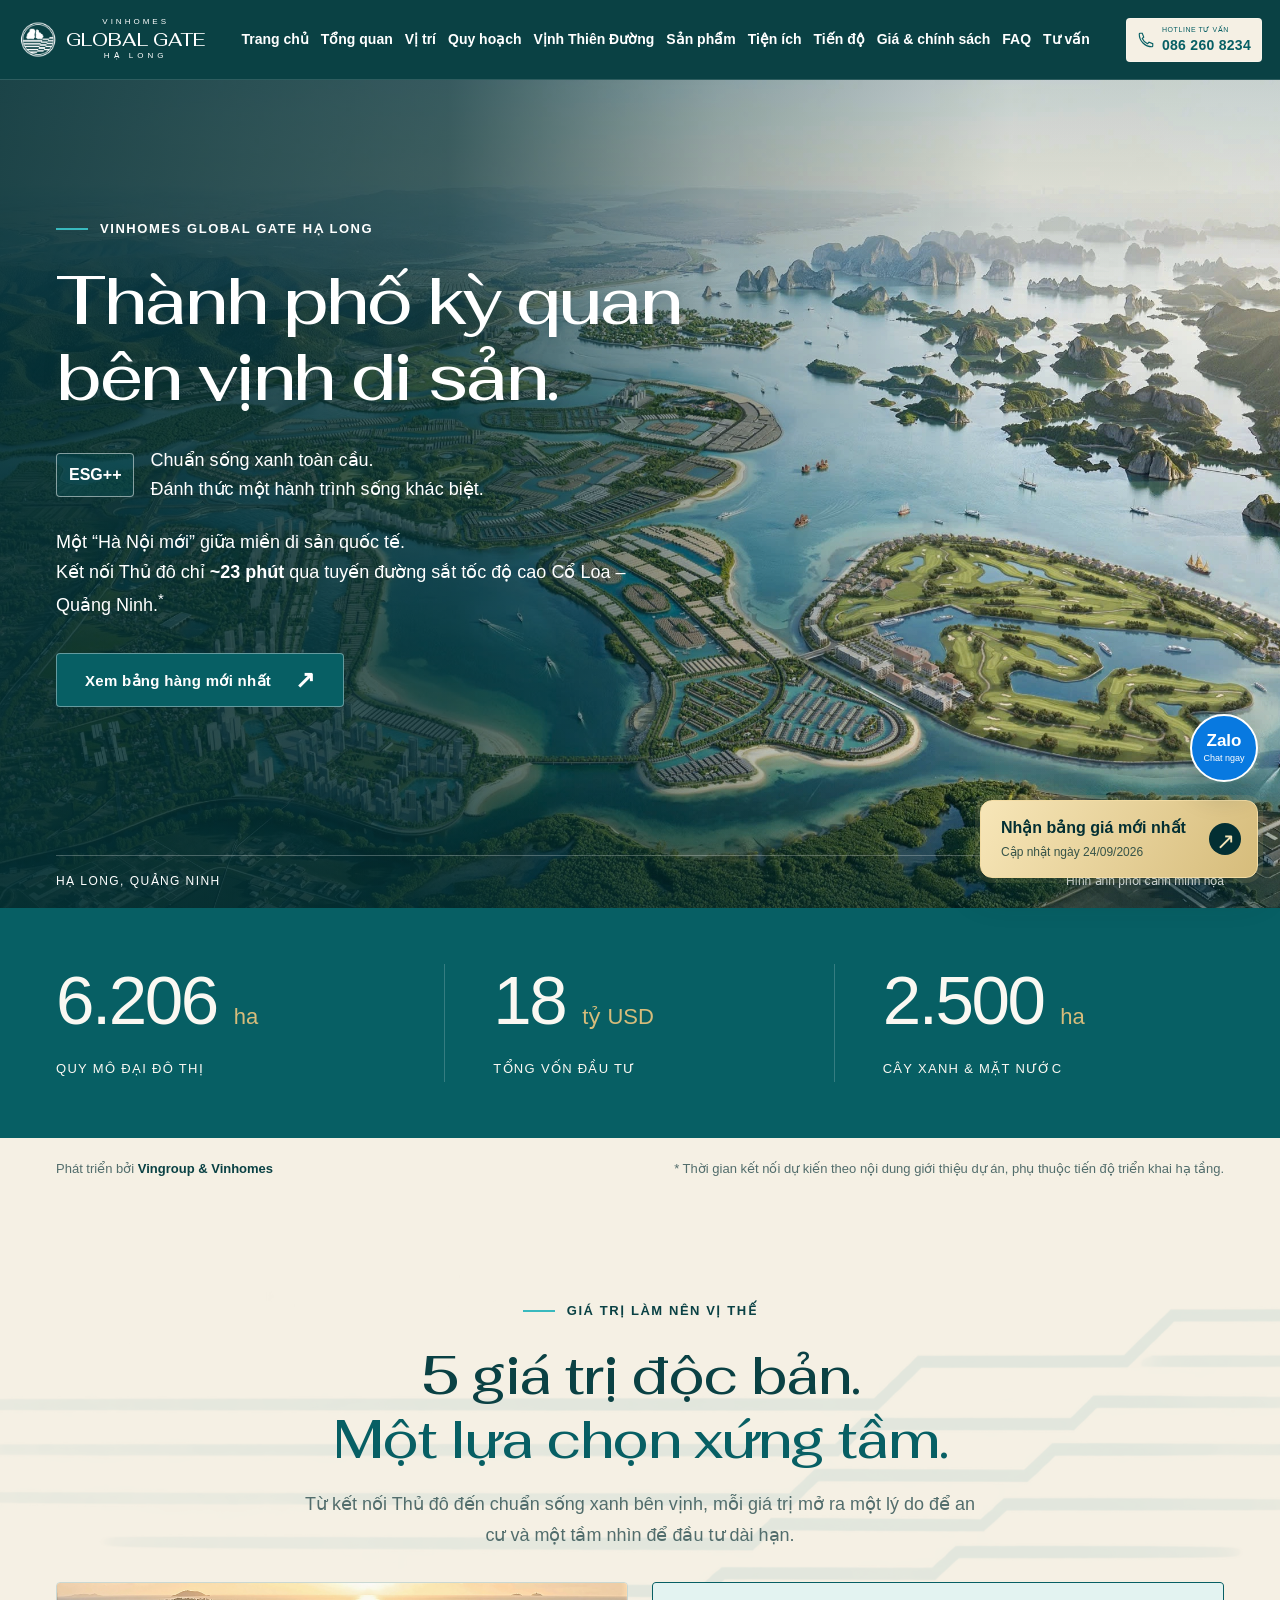
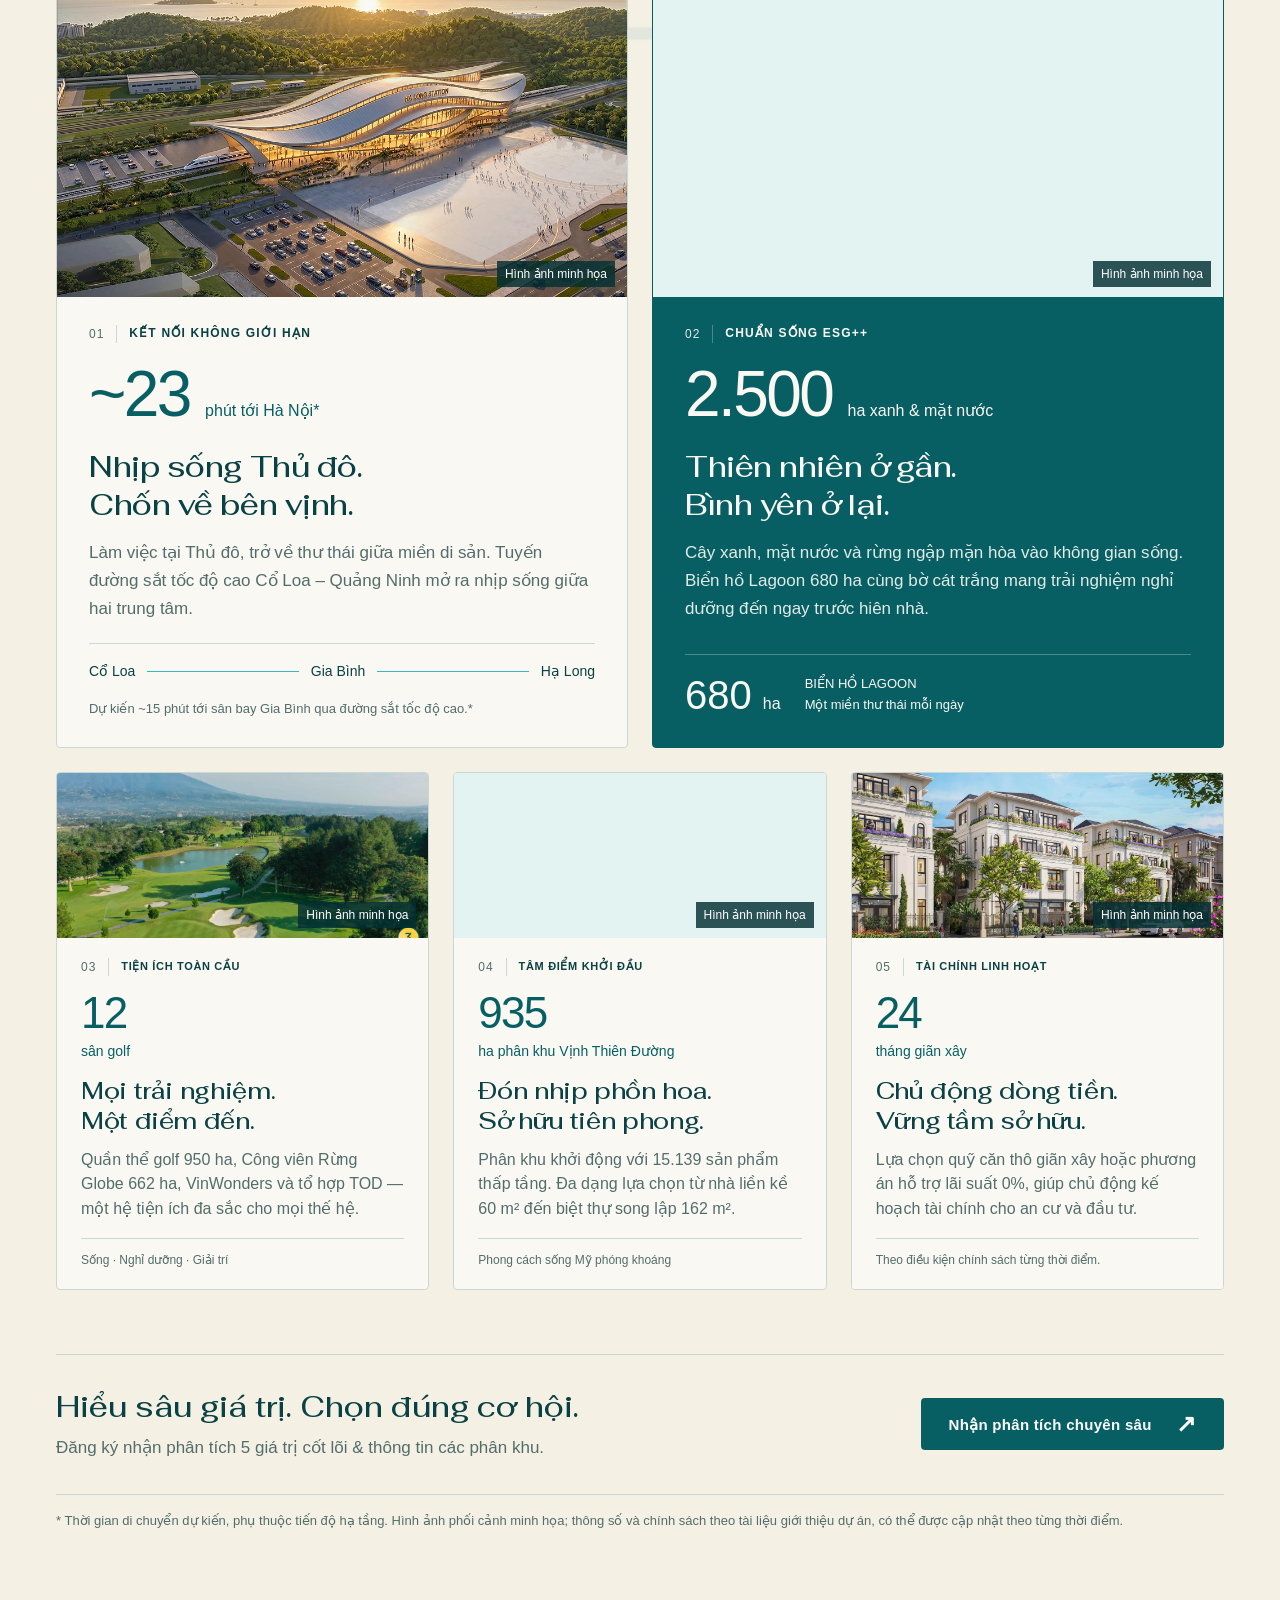
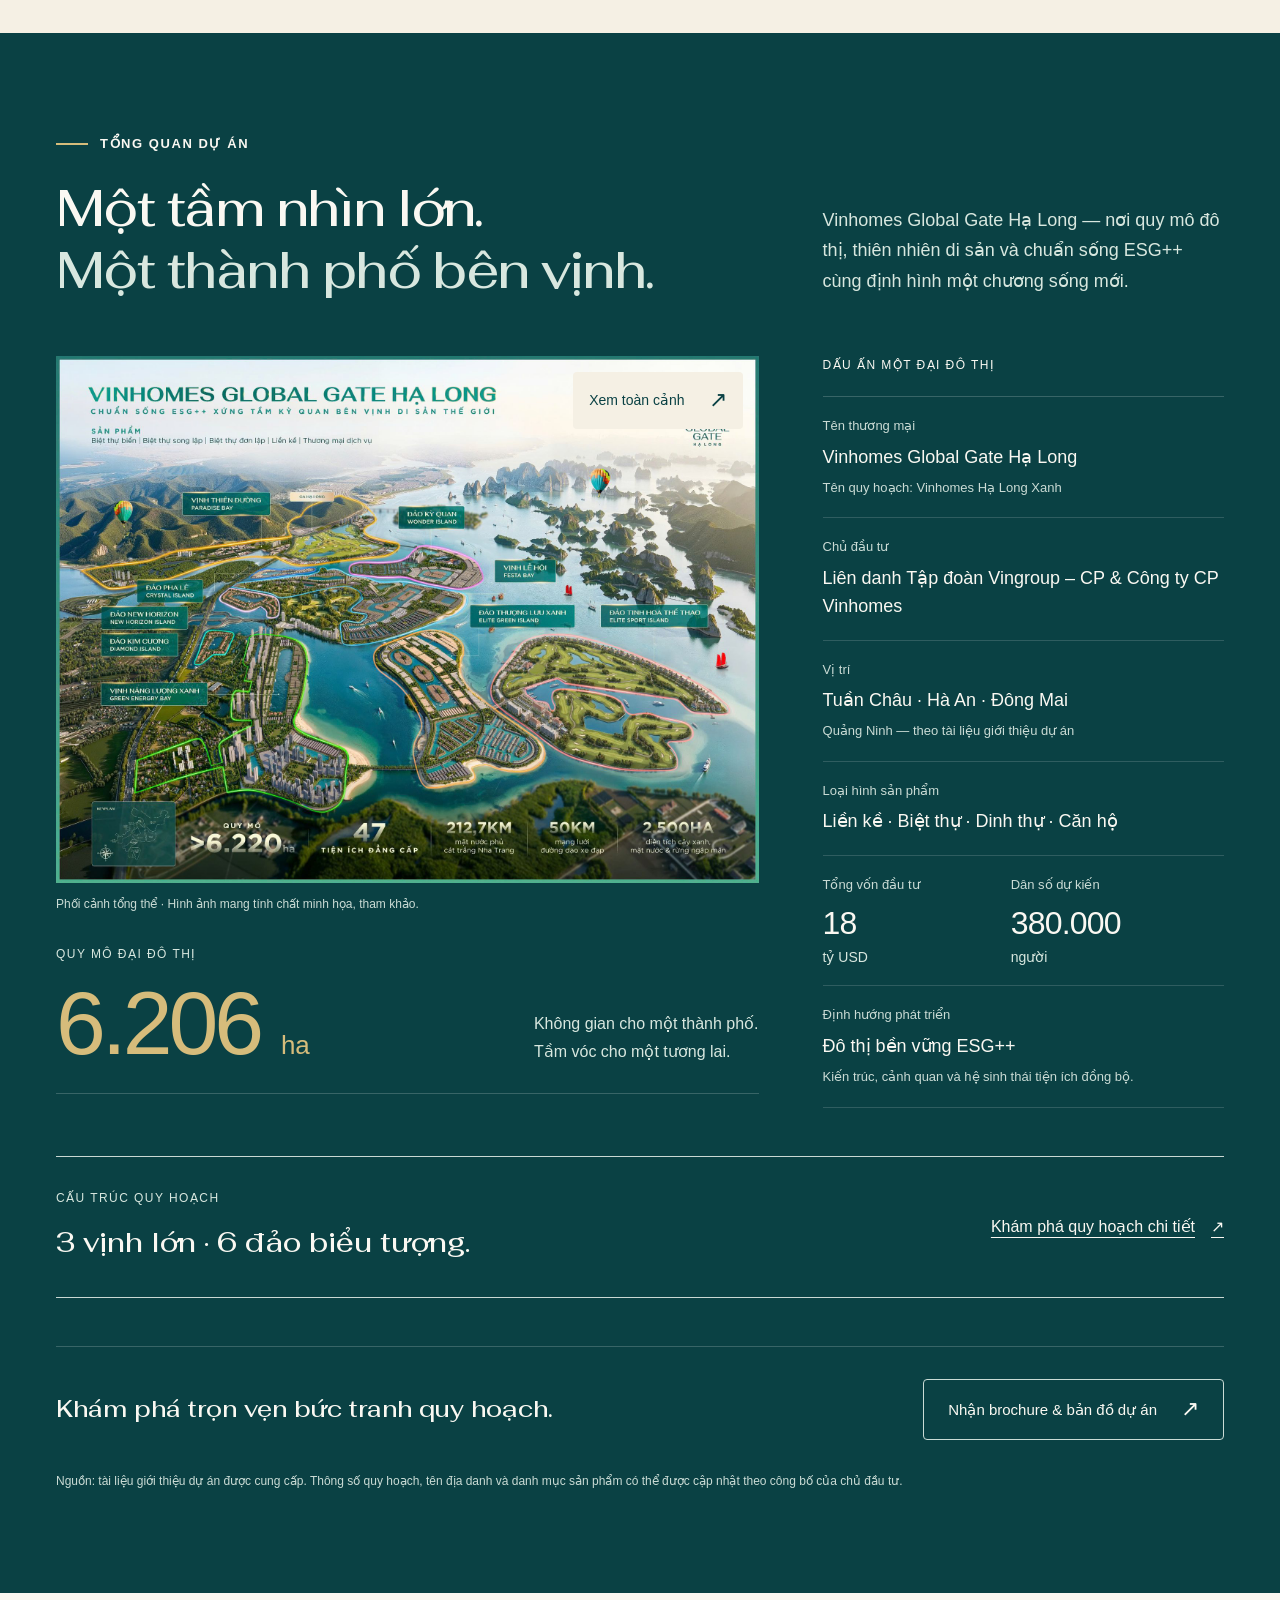
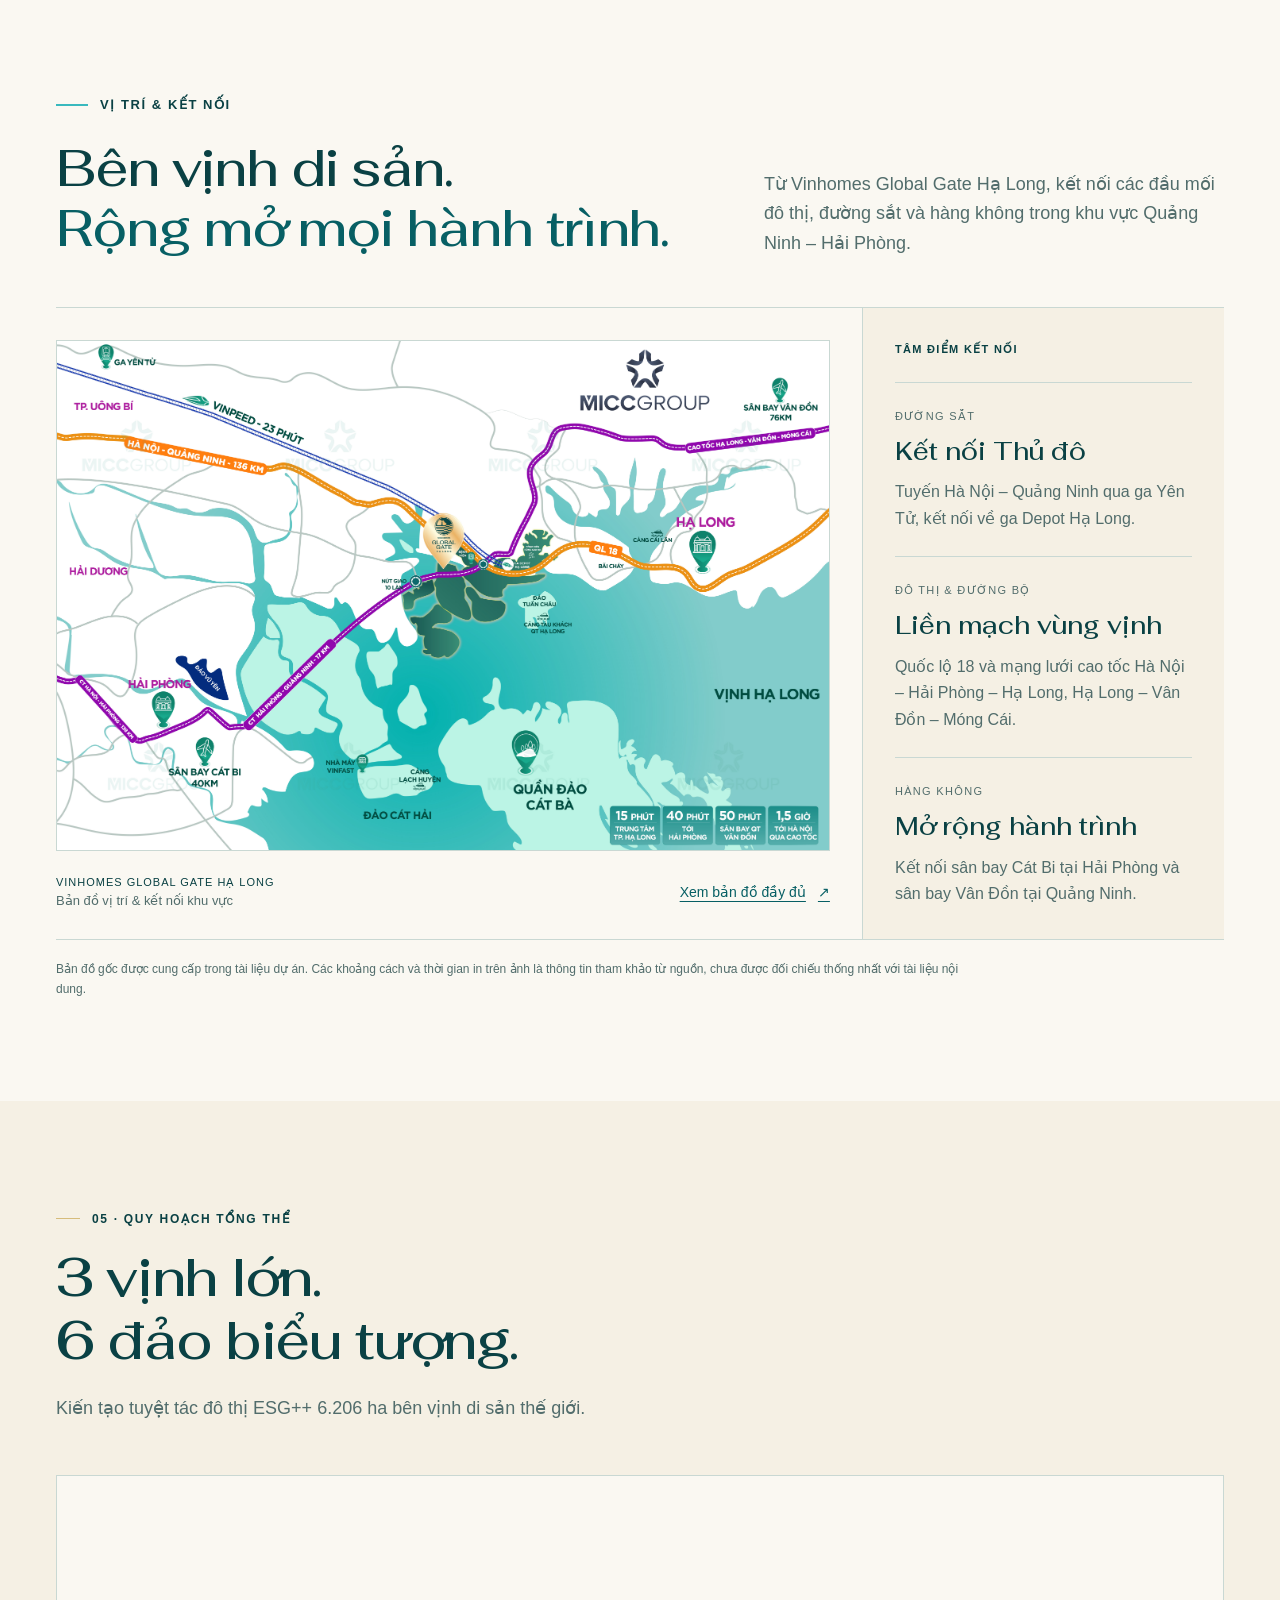
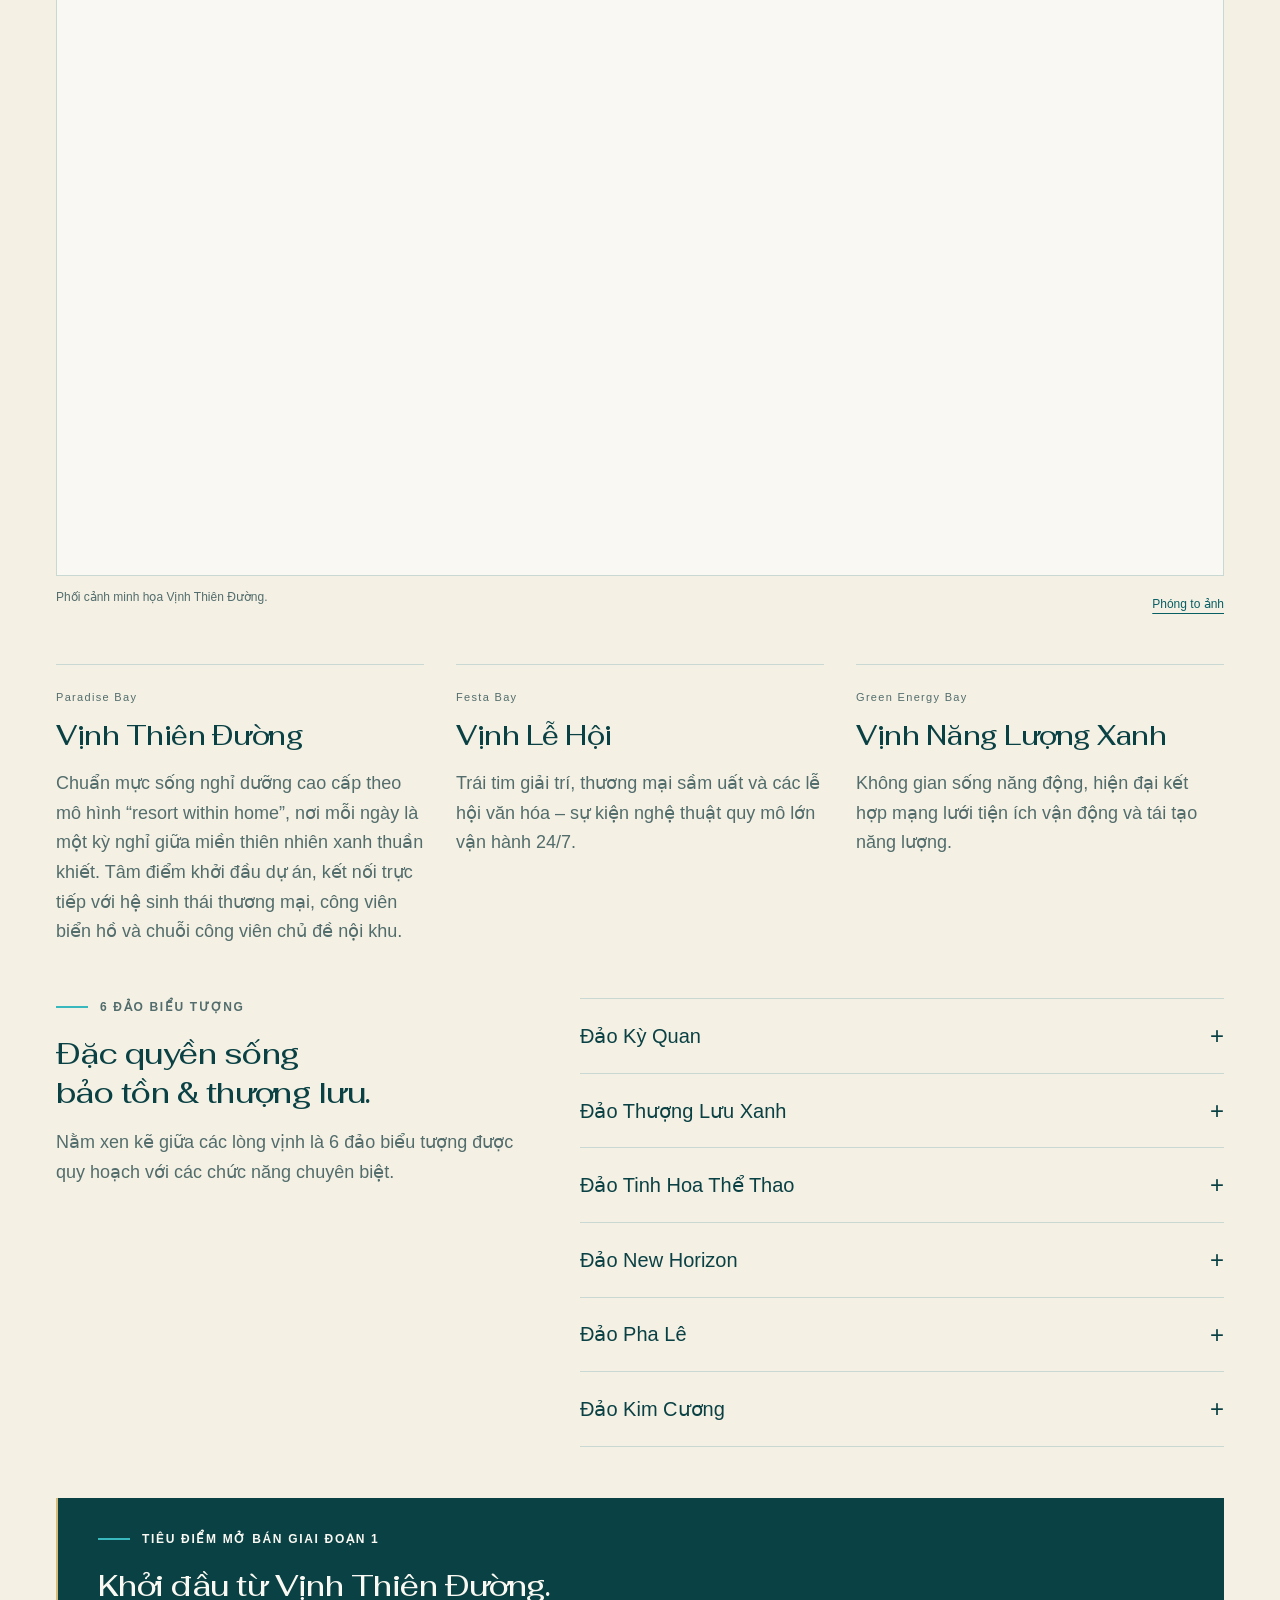
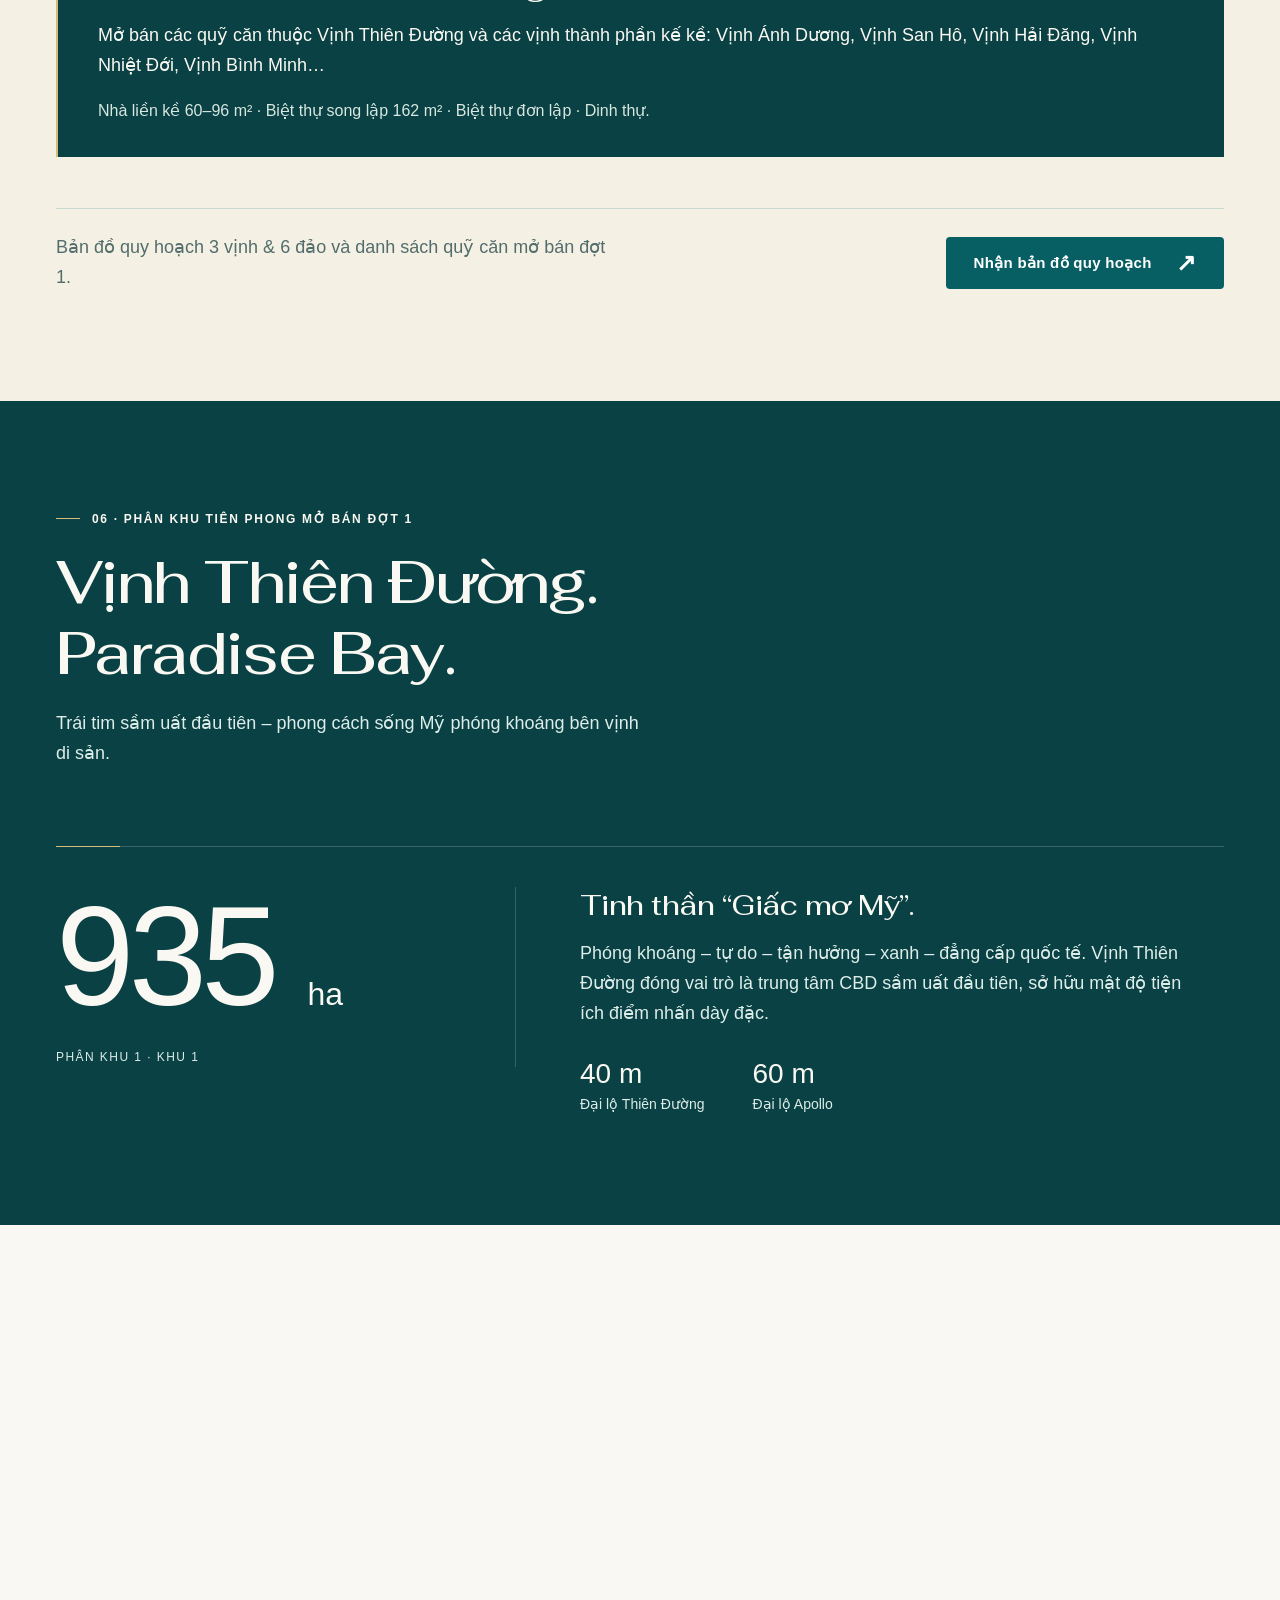
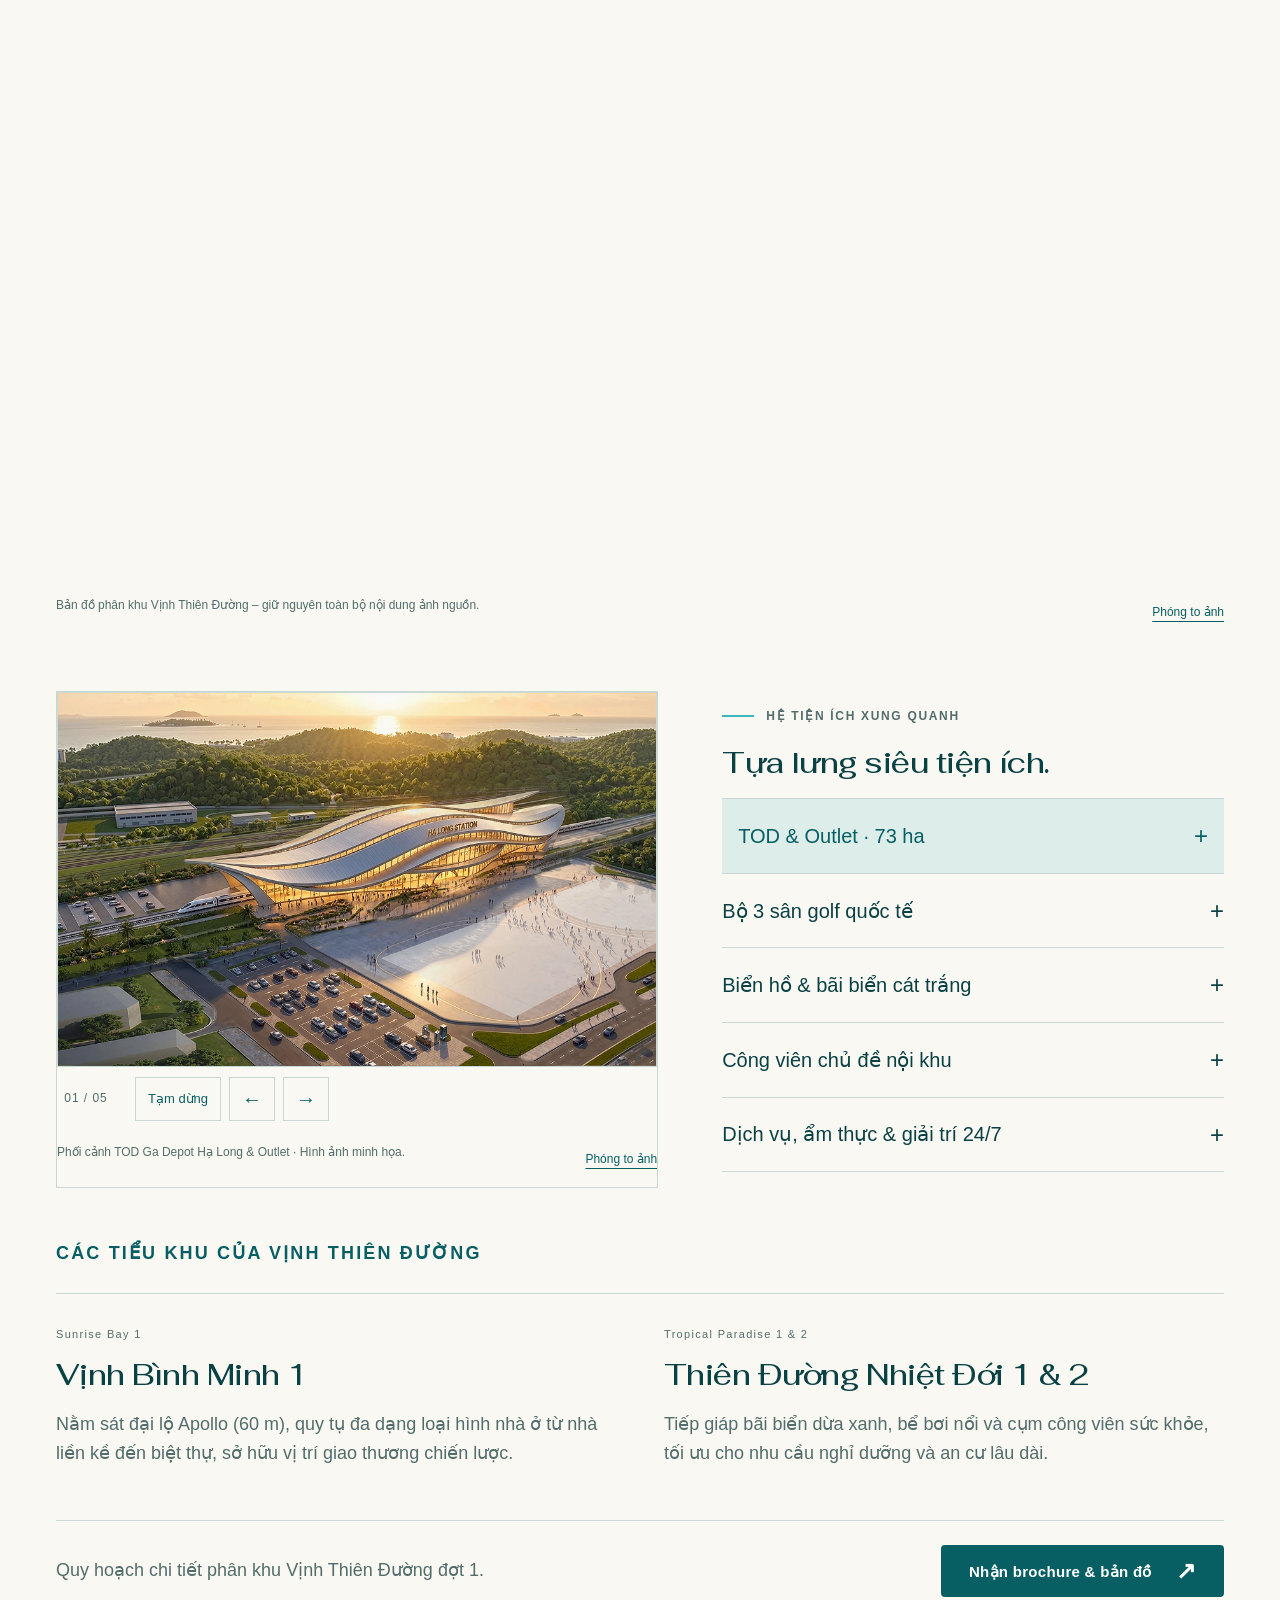
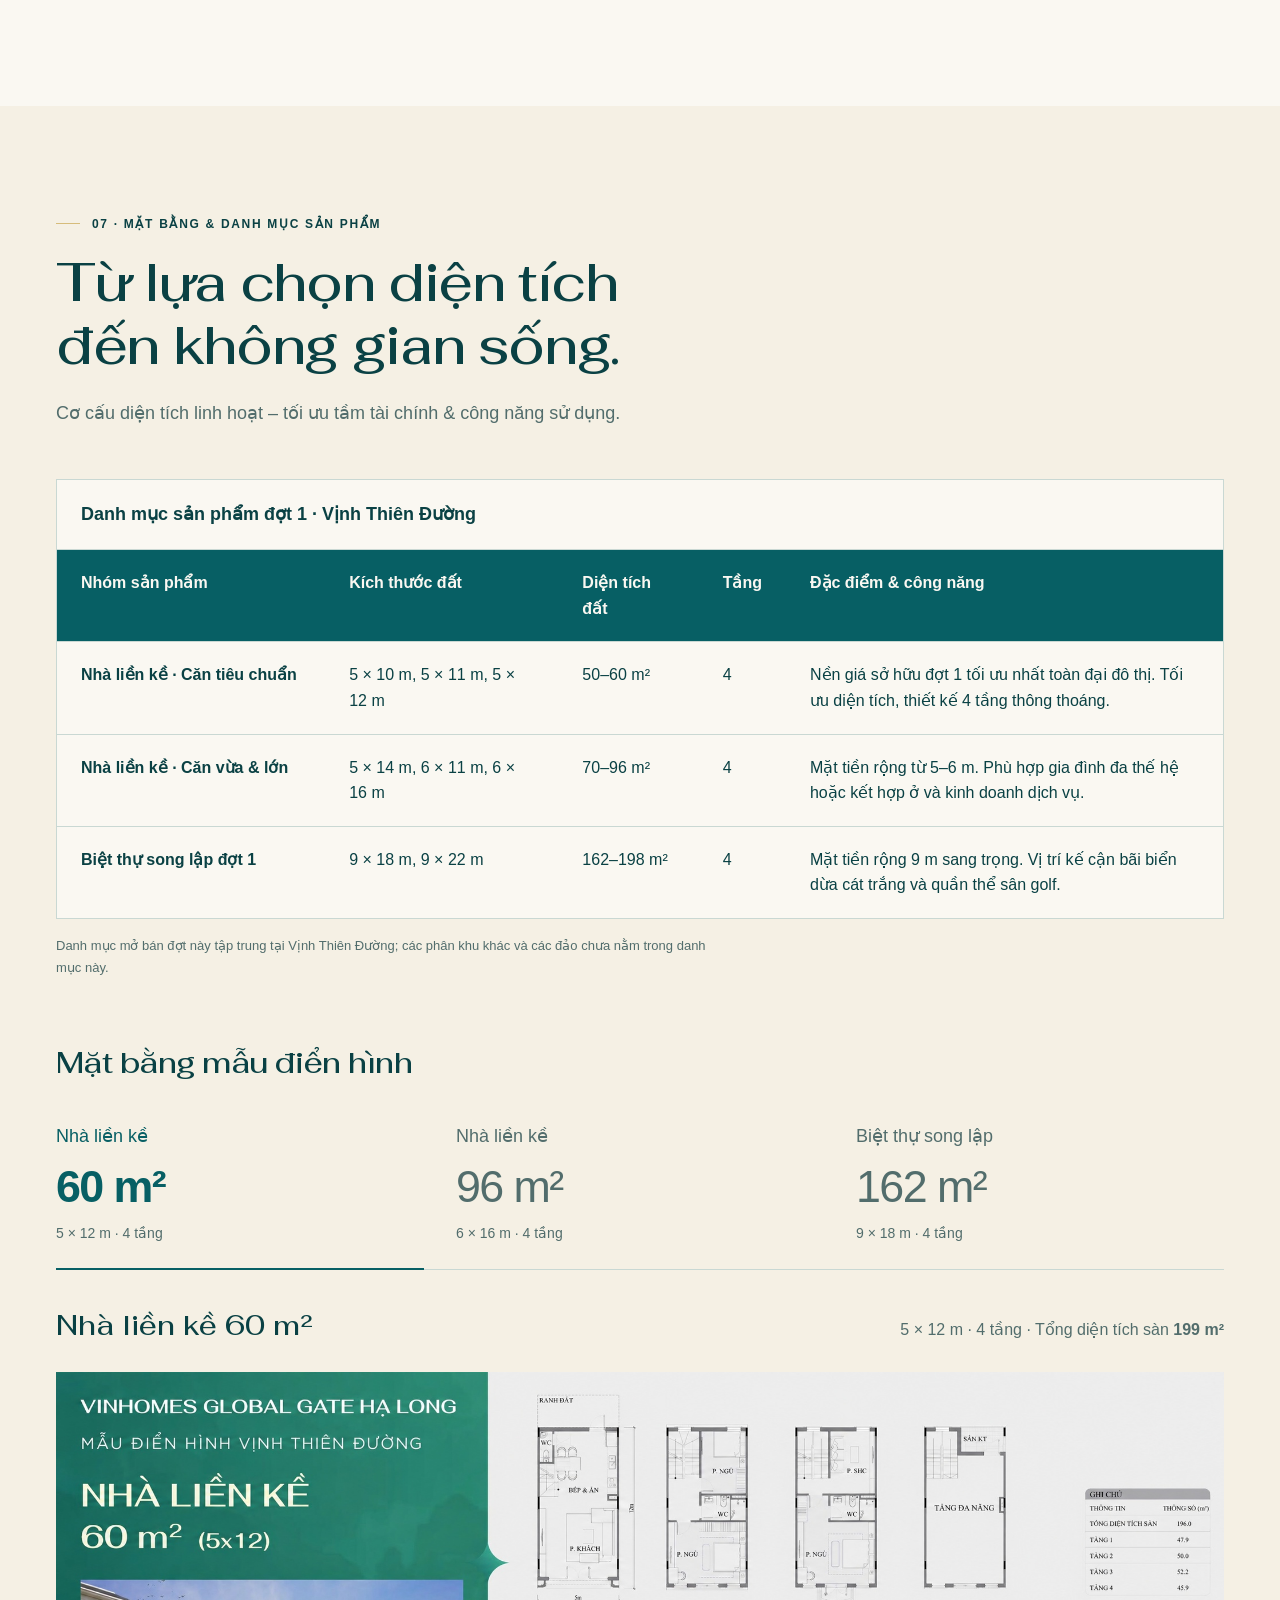
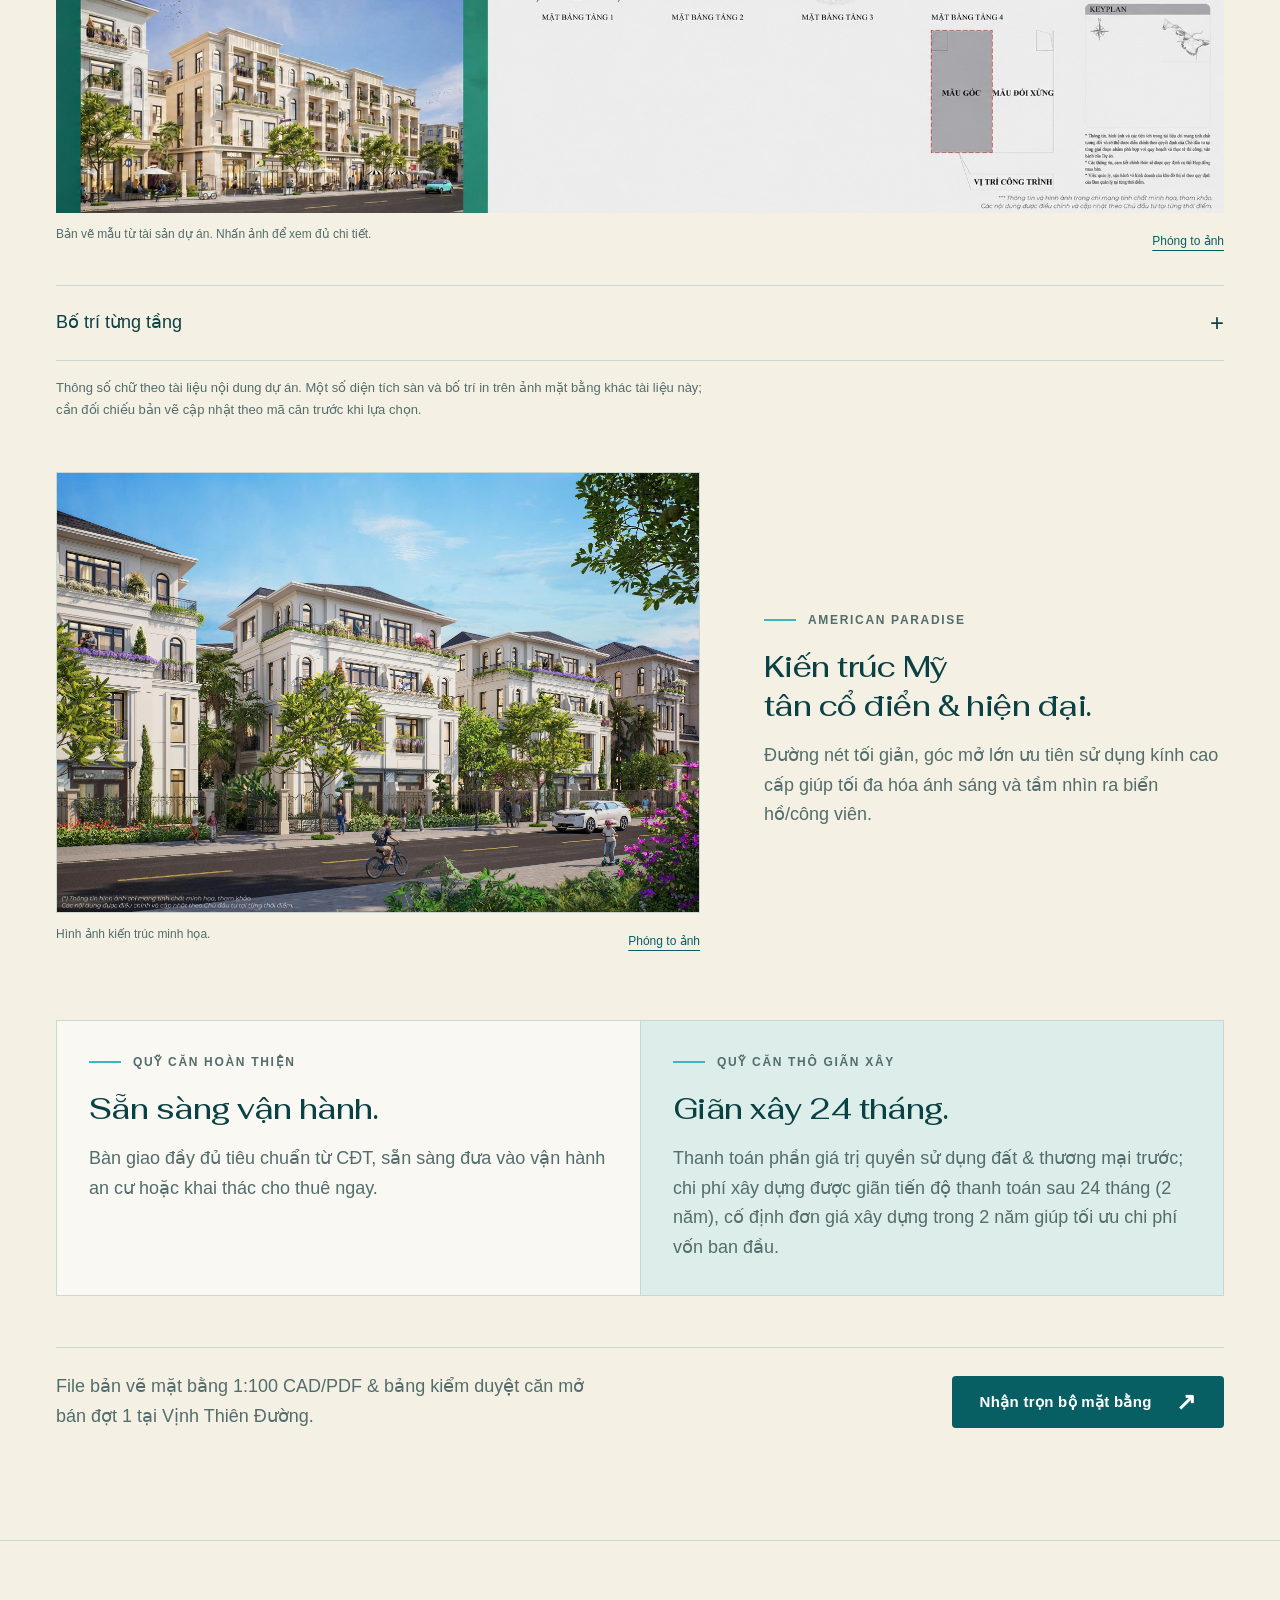
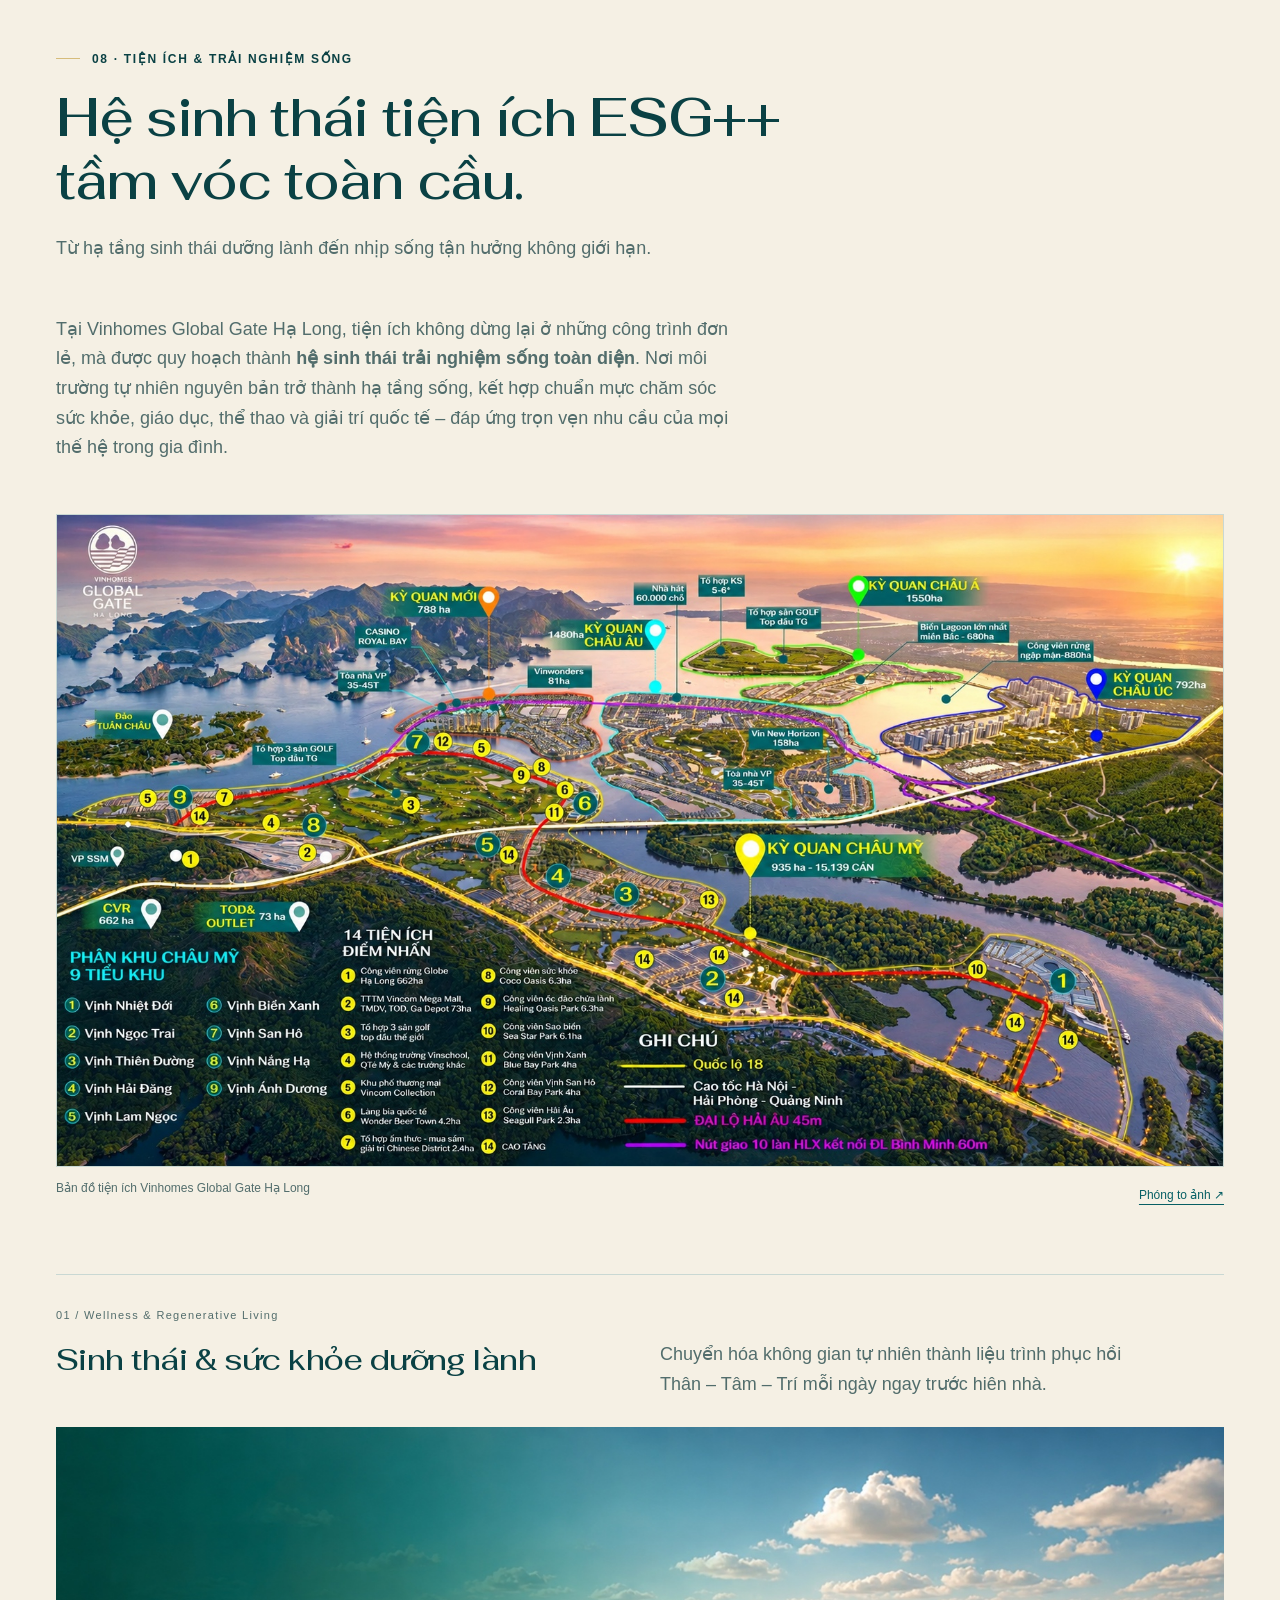
==== index.html @ 5851d09e "Update landing page" ====
<!doctype html>
<html lang="vi">
<head>
  <meta charset="utf-8">
  <meta name="viewport" content="width=device-width,initial-scale=1">
  <meta name="description" content="Khám phá Vinhomes Global Gate Hạ Long – Thành phố kỳ quan ESG++ bên vịnh di sản quốc tế.">
  <title>Vinhomes Global Gate Hạ Long | Thành phố kỳ quan</title>
  <link rel="icon" href="assets/images/logo-favicon.png">
  <link rel="preload" as="image" href="assets/images/vhgg-hero-banner-panorama-2.webp">
  <link rel="stylesheet" href="styles.css">
</head>
<body>
      <header class="header wrap site-header">
        <a class="brand" href="./" aria-label="Vinhomes Global Gate Hạ Long"><img src="assets/images/logo-khong-text-white.png" alt="" width="389" height="364"><span class="brand-text"><span class="brand-parent">VINHOMES</span><span class="brand-name">GLOBAL GATE</span><span class="brand-location">HẠ LONG</span></span></a>
        
        <button class="menu-toggle" type="button" aria-expanded="false" aria-controls="main-nav"><span>Menu</span><span class="menu-lines" aria-hidden="true"></span></button>
        <nav class="main-nav" id="main-nav" aria-label="Điều hướng chính"><a href="#trang-chu">Trang chủ</a><a href="#tong-quan">Tổng quan</a><a href="#vi-tri">Vị trí</a><a href="#quy-hoach">Quy hoạch</a><a href="#vinh-thien-duong">Vịnh Thiên Đường</a><a href="#san-pham">Sản phẩm</a><a href="#tien-ich">Tiện ích</a><a href="#tien-do">Tiến độ</a><a href="#gia-ban">Giá & chính sách</a><a href="#hoi-dap">FAQ</a><a href="#tu-van">Tư vấn</a></nav>
        <a class="header-cta header-hotline" href="tel:0862608234" aria-label="Gọi hotline 086 260 8234"><svg viewBox="0 0 24 24" fill="none" stroke="currentColor" stroke-width="1.5" aria-hidden="true"><path d="M7 3H4a1 1 0 0 0-1 1c0 9.4 7.6 17 17 17a1 1 0 0 0 1-1v-3l-5-2-2 2a14 14 0 0 1-7-7l2-2-2-5Z"/></svg><span class="hotline-copy"><small>HOTLINE TƯ VẤN</small><strong>086 260 8234</strong></span></a>
      </header>
  <main>
    <section id="trang-chu" class="hero" aria-labelledby="hero-title">
      <picture class="hero-image"><img src="assets/images/vhgg-hero-banner-panorama-2.webp" alt="Phối cảnh đô thị Vinhomes Global Gate Hạ Long bên vịnh di sản" fetchpriority="high"></picture>
      

      <div class="hero-body wrap">
        <div class="hero-copy">
          <p class="eyebrow"><span></span> VINHOMES GLOBAL GATE HẠ LONG</p>
          <h1 id="hero-title">Thành phố kỳ quan<br><span>bên vịnh di sản.</span></h1>
          <div class="intro"><span class="esg">ESG++</span><p>Chuẩn sống xanh toàn cầu.<br>Đánh thức một hành trình sống khác biệt.</p></div>
          <p class="description">Một “Hà Nội mới” giữa miền di sản quốc tế.<br>Kết nối Thủ đô chỉ <strong>~23 phút</strong> qua tuyến đường sắt tốc độ cao Cổ Loa – Quảng Ninh.<sup>*</sup></p>
          <a class="primary-cta" href="#dang-ky">Xem bảng hàng mới nhất <span aria-hidden="true">↗</span></a>
          
        </div>

      </div>
      <div class="hero-bottom wrap"><span>HẠ LONG, QUẢNG NINH</span><span>Hình ảnh phối cảnh minh họa</span></div>
    </section>
    <section class="metrics" aria-label="Dấu ấn quy mô dự án">
      <div class="metrics-inner wrap">
        <div class="metric"><p>6.206 <span>ha</span></p><span>QUY MÔ ĐẠI ĐÔ THỊ</span></div>
        <div class="metric"><p>18 <span>tỷ USD</span></p><span>TỔNG VỐN ĐẦU TƯ</span></div>
        <div class="metric"><p>2.500 <span>ha</span></p><span>CÂY XANH & MẶT NƯỚC</span></div>
      </div>
    </section>
    <div class="footnote wrap"><span>Phát triển bởi <strong>Vingroup & Vinhomes</strong></span><p>* Thời gian kết nối dự kiến theo nội dung giới thiệu dự án, phụ thuộc tiến độ triển khai hạ tầng.</p></div>

    <section class="values" id="gia-tri-doc-ban" aria-labelledby="values-title">
      <div class="wrap">
        <div class="values-heading">
          <div>
            <p class="section-kicker"><span></span> GIÁ TRỊ LÀM NÊN VỊ THẾ</p>
            <h2 id="values-title">5 giá trị độc bản.<br><span>Một lựa chọn xứng tầm.</span></h2>
          </div>
          <p class="values-intro">Từ kết nối Thủ đô đến chuẩn sống xanh bên vịnh, mỗi giá trị mở ra một lý do để an cư và một tầm nhìn để đầu tư dài hạn.</p>
        </div>

        <div class="values-grid">
          <article class="value-card value-connect">
            <figure class="value-media"><img src="assets/images/tien ich/ga-tod-ha-long-station.webp" fetchpriority="low" alt="Phối cảnh nhà ga Hạ Long và kết nối đường sắt tốc độ cao" loading="lazy" decoding="async"><figcaption>Hình ảnh minh họa</figcaption></figure>
            <div class="value-content">
            <div class="value-topline"><span class="value-number">01</span><span>KẾT NỐI KHÔNG GIỚI HẠN</span></div>
            <div class="value-figure">~23 <span>phút tới Hà Nội*</span></div>
            <h3>Nhịp sống Thủ đô.<br>Chốn về bên vịnh.</h3>
            <p>Làm việc tại Thủ đô, trở về thư thái giữa miền di sản. Tuyến đường sắt tốc độ cao Cổ Loa – Quảng Ninh mở ra nhịp sống giữa hai trung tâm.</p>
            <div class="value-route" aria-label="Kết nối dự kiến Cổ Loa, Gia Bình, Hạ Long"><span>Cổ Loa</span><i aria-hidden="true"></i><span>Gia Bình</span><i aria-hidden="true"></i><span>Hạ Long</span></div>
            <div class="value-detail">Dự kiến ~15 phút tới sân bay Gia Bình qua đường sắt tốc độ cao.*</div>
          
            </div>
          </article>

          <article class="value-card value-green">
            <figure class="value-media"><img src="assets/images/tien ich/be boi tren bien/be-boi-tren-bien-1.jpg" alt="Phối cảnh bể bơi trên biển tại Vịnh Thiên Đường" loading="lazy" decoding="async"><figcaption>Hình ảnh minh họa</figcaption></figure>
            <div class="value-content">
            <div class="value-topline"><span class="value-number">02</span><span>CHUẨN SỐNG ESG++</span></div>
            <div class="value-figure">2.500 <span>ha xanh & mặt nước</span></div>
            <h3>Thiên nhiên ở gần.<br>Bình yên ở lại.</h3>
            <p>Cây xanh, mặt nước và rừng ngập mặn hòa vào không gian sống. Biển hồ Lagoon 680 ha cùng bờ cát trắng mang trải nghiệm nghỉ dưỡng đến ngay trước hiên nhà.</p>
            <div class="value-green-footer"><span>680 <small>ha</small></span><p>BIỂN HỒ LAGOON<br><span>Một miền thư thái mỗi ngày</span></p></div>
          
            </div>
          </article>

          <article class="value-card value-small">
            <figure class="value-media"><img src="assets/images/tien ich/vinhomes-global-gate-golf.webp" alt="Hình ảnh minh họa không gian sân golf" loading="lazy" decoding="async"><figcaption>Hình ảnh minh họa</figcaption></figure>
            <div class="value-content">
            <div class="value-topline"><span class="value-number">03</span><span>TIỆN ÍCH TOÀN CẦU</span></div>
            <div class="value-figure">12 <span>sân golf</span></div>
            <h3>Mọi trải nghiệm.<br>Một điểm đến.</h3>
            <p>Quần thể golf 950 ha, Công viên Rừng Globe 662 ha, VinWonders và tổ hợp TOD — một hệ tiện ích đa sắc cho mọi thế hệ.</p>
            <div class="value-detail">Sống · Nghỉ dưỡng · Giải trí</div>
          
            </div>
          </article>

          <article class="value-card value-small">
            <figure class="value-media"><img src="assets/images/vinhomes-global-gate-vinh-thien-duong-landscape.webp" alt="Phối cảnh toàn cảnh phân khu Vịnh Thiên Đường" loading="lazy" decoding="async"><figcaption>Hình ảnh minh họa</figcaption></figure>
            <div class="value-content">
            <div class="value-topline"><span class="value-number">04</span><span>TÂM ĐIỂM KHỞI ĐẦU</span></div>
            <div class="value-figure">935 <span>ha phân khu Vịnh Thiên Đường</span></div>
            <h3>Đón nhịp phồn hoa.<br>Sở hữu tiên phong.</h3>
            <p>Phân khu khởi động với 15.139 sản phẩm thấp tầng. Đa dạng lựa chọn từ nhà liền kề 60 m² đến biệt thự song lập 162 m².</p>
            <div class="value-detail">Phong cách sống Mỹ phóng khoáng</div>
          
            </div>
          </article>

          <article class="value-card value-small value-finance">
            <figure class="value-media"><img src="assets/images/san pham/mau-biet-thu-don-lap-vinh-thien-duong.jpg" alt="Phối cảnh biệt thự đơn lập tại Vịnh Thiên Đường" loading="lazy" decoding="async"><figcaption>Hình ảnh minh họa</figcaption></figure>
            <div class="value-content">
            <div class="value-topline"><span class="value-number">05</span><span>TÀI CHÍNH LINH HOẠT</span></div>
            <div class="value-figure">24 <span>tháng giãn xây</span></div>
            <h3>Chủ động dòng tiền.<br>Vững tầm sở hữu.</h3>
            <p>Lựa chọn quỹ căn thô giãn xây hoặc phương án hỗ trợ lãi suất 0%, giúp chủ động kế hoạch tài chính cho an cư và đầu tư.</p>
            <div class="value-detail">Theo điều kiện chính sách từng thời điểm.</div>
          
            </div>
          </article>
        </div>

        <div class="values-bottom">
          <div><p class="values-cta-title">Hiểu sâu giá trị. Chọn đúng cơ hội.</p><p>Đăng ký nhận phân tích 5 giá trị cốt lõi & thông tin các phân khu.</p></div>
          <a class="values-cta" href="#dang-ky">Nhận phân tích chuyên sâu <span aria-hidden="true">↗</span></a>
        </div>
        <p class="values-note">* Thời gian di chuyển dự kiến, phụ thuộc tiến độ hạ tầng. Hình ảnh phối cảnh minh họa; thông số và chính sách theo tài liệu giới thiệu dự án, có thể được cập nhật theo từng thời điểm.</p>
      </div>
    </section>
    <section class="overview" id="tong-quan" aria-labelledby="overview-title">
      <div class="wrap">
        <header class="overview-heading">
          <div>
            <p class="section-kicker"><span></span> TỔNG QUAN DỰ ÁN</p>
            <h2 id="overview-title">Một tầm nhìn lớn.<br><span>Một thành phố bên vịnh.</span></h2>
          </div>
          <p class="overview-intro">Vinhomes Global Gate Hạ Long — nơi quy mô đô thị, thiên nhiên di sản và chuẩn sống ESG++ cùng định hình một chương sống mới.</p>
        </header>

        <div class="overview-layout">
          <div class="overview-visual">
            <figure class="overview-figure">
              <a class="overview-image-link" href="assets/images/tong-quan-du-an.jpg" target="_blank" rel="noopener" aria-label="Phóng to ảnh phối cảnh tổng quan">
                <img src="assets/images/tong-quan-du-an.jpg" alt="Phối cảnh tổng thể Vinhomes Global Gate Hạ Long, các khu đô thị và sân golf đan xen mặt nước bên vịnh" width="1920" height="1440" loading="lazy" decoding="async">
                <span class="overview-image-action">Xem toàn cảnh <span aria-hidden="true">↗</span></span>
              </a>
              <figcaption>Phối cảnh tổng thể · Hình ảnh mang tính chất minh họa, tham khảo.</figcaption>
            </figure>
            <div class="overview-scale">
              <div class="overview-scale-main"><span class="overview-label">QUY MÔ ĐẠI ĐÔ THỊ</span><p>6.206 <span>ha</span></p></div>
              <p class="overview-scale-copy">Không gian cho một thành phố.<br>Tầm vóc cho một tương lai.</p>
            </div>
          </div>

          <div class="overview-facts">
            <p class="overview-facts-kicker">DẤU ẤN MỘT ĐẠI ĐÔ THỊ</p>
            <dl>
              <div><dt>Tên thương mại</dt><dd>Vinhomes Global Gate Hạ Long<small>Tên quy hoạch: Vinhomes Hạ Long Xanh</small></dd></div>
              <div><dt>Chủ đầu tư</dt><dd>Liên danh Tập đoàn Vingroup – CP & Công ty CP Vinhomes</dd></div>
              <div><dt>Vị trí</dt><dd>Tuần Châu · Hà An · Đông Mai<small>Quảng Ninh — theo tài liệu giới thiệu dự án</small></dd></div>
              <div><dt>Loại hình sản phẩm</dt><dd>Liền kề · Biệt thự · Dinh thự · Căn hộ</dd></div>
              <div class="overview-fact-pair"><div><dt>Tổng vốn đầu tư</dt><dd class="overview-fact-number">18 <span>tỷ USD</span></dd></div><div><dt>Dân số dự kiến</dt><dd class="overview-fact-number">380.000 <span>người</span></dd></div></div>
              <div><dt>Định hướng phát triển</dt><dd>Đô thị bền vững ESG++<small>Kiến trúc, cảnh quan và hệ sinh thái tiện ích đồng bộ.</small></dd></div>
            </dl>
          </div>
        </div>

        <div class="overview-planning-summary"><div><span class="overview-label">CẤU TRÚC QUY HOẠCH</span><h3>3 vịnh lớn · 6 đảo biểu tượng.</h3></div><a href="#quy-hoach">Khám phá quy hoạch chi tiết <span aria-hidden="true">↗</span></a></div>
        <div class="overview-footer"><p>Khám phá trọn vẹn bức tranh quy hoạch.</p><a class="overview-cta" href="#dang-ky">Nhận brochure & bản đồ dự án <span aria-hidden="true">↗</span></a></div>
        <p class="overview-source">Nguồn: tài liệu giới thiệu dự án được cung cấp. Thông số quy hoạch, tên địa danh và danh mục sản phẩm có thể được cập nhật theo công bố của chủ đầu tư.</p>
      </div>
    </section>
    <section class="location location-editorial" id="vi-tri" aria-labelledby="location-title">
      <div class="wrap">
        <header class="location-heading"><div><p class="section-kicker"><span></span> VỊ TRÍ & KẾT NỐI</p><h2 id="location-title">Bên vịnh di sản.<br><span>Rộng mở mọi hành trình.</span></h2></div><p>Từ Vinhomes Global Gate Hạ Long, kết nối các đầu mối đô thị, đường sắt và hàng không trong khu vực Quảng Ninh – Hải Phòng.</p></header>
        <div class="location-layout">
          <figure class="location-map-column">
            <a class="location-map-link" href="assets/images/gghl_location_main.jpg" target="_blank" rel="noopener" aria-label="Mở bản đồ vị trí kích thước đầy đủ trong tab mới"><img class="location-original-map" src="assets/images/gghl_location_main.jpg" alt="Bản đồ gốc vị trí Vinhomes Global Gate Hạ Long và các tuyến kết nối Quảng Ninh – Hải Phòng" width="7771" height="5124" loading="lazy" decoding="async"></a>
            <figcaption class="location-map-caption"><span>VINHOMES GLOBAL GATE HẠ LONG<br><small>Bản đồ vị trí & kết nối khu vực</small></span><a href="assets/images/gghl_location_main.jpg" target="_blank" rel="noopener">Xem bản đồ đầy đủ <span aria-hidden="true">↗</span></a></figcaption>
          </figure>
          <aside class="location-connections" aria-label="Các kết nối quan trọng">
            <p class="location-list-heading">TÂM ĐIỂM KẾT NỐI</p>
            <div class="location-story"><span class="location-story-label">ĐƯỜNG SẮT</span><h3>Kết nối Thủ đô</h3><p>Tuyến Hà Nội – Quảng Ninh qua ga Yên Tử, kết nối về ga Depot Hạ Long.</p></div>
            <div class="location-story"><span class="location-story-label">ĐÔ THỊ & ĐƯỜNG BỘ</span><h3>Liền mạch vùng vịnh</h3><p>Quốc lộ 18 và mạng lưới cao tốc Hà Nội – Hải Phòng – Hạ Long, Hạ Long – Vân Đồn – Móng Cái.</p></div>
            <div class="location-story"><span class="location-story-label">HÀNG KHÔNG</span><h3>Mở rộng hành trình</h3><p>Kết nối sân bay Cát Bi tại Hải Phòng và sân bay Vân Đồn tại Quảng Ninh.</p></div>
          </aside>
        </div>
        <p class="location-source">Bản đồ gốc được cung cấp trong tài liệu dự án. Các khoảng cách và thời gian in trên ảnh là thông tin tham khảo từ nguồn, chưa được đối chiếu thống nhất với tài liệu nội dung.</p>
      </div>
    </section>
<section class="batch-section masterplan" id="quy-hoach" aria-label="Quy hoạch tổng thể và phân khu mở bán"><div class="wrap"><header class="batch-heading"><p class="section-kicker"><span></span>05 · QUY HOẠCH TỔNG THỂ</p><h2>3 vịnh lớn.<br>6 đảo biểu tượng.</h2><p>Kiến tạo tuyệt tác đô thị ESG++ 6.206 ha bên vịnh di sản thế giới.</p></header><figure class="batch-media"><a href="assets/images/vinhome-global-gate-vinh-thien-duong-phoi-canh.jpg" target="_blank" rel="noopener" aria-label="Phóng to ảnh: Phối cảnh Vịnh Thiên Đường Vinhomes Global Gate Hạ Long"><img src="assets/images/vinhome-global-gate-vinh-thien-duong-phoi-canh.jpg" alt="Phối cảnh Vịnh Thiên Đường Vinhomes Global Gate Hạ Long" width="1285" height="771" loading="lazy" decoding="async"></a><figcaption>Phối cảnh minh họa Vịnh Thiên Đường. <a href="assets/images/vinhome-global-gate-vinh-thien-duong-phoi-canh.jpg" target="_blank" rel="noopener">Phóng to ảnh</a></figcaption></figure><div class="batch-bays"><article><span class="batch-label">Paradise Bay</span><h3>Vịnh Thiên Đường</h3><p>Chuẩn mực sống nghỉ dưỡng cao cấp theo mô hình “resort within home”, nơi mỗi ngày là một kỳ nghỉ giữa miền thiên nhiên xanh thuần khiết. Tâm điểm khởi đầu dự án, kết nối trực tiếp với hệ sinh thái thương mại, công viên biển hồ và chuỗi công viên chủ đề nội khu.</p></article><article><span class="batch-label">Festa Bay</span><h3>Vịnh Lễ Hội</h3><p>Trái tim giải trí, thương mại sầm uất và các lễ hội văn hóa – sự kiện nghệ thuật quy mô lớn vận hành 24/7.</p></article><article><span class="batch-label">Green Energy Bay</span><h3>Vịnh Năng Lượng Xanh</h3><p>Không gian sống năng động, hiện đại kết hợp mạng lưới tiện ích vận động và tái tạo năng lượng.</p></article></div><div class="batch-split batch-islands"><div><p class="section-kicker"><span></span>6 ĐẢO BIỂU TƯỢNG</p><h3>Đặc quyền sống<br>bảo tồn & thượng lưu.</h3><p>Nằm xen kẽ giữa các lòng vịnh là 6 đảo biểu tượng được quy hoạch với các chức năng chuyên biệt.</p></div><div><details class="batch-detail"><summary>Đảo Kỳ Quan<span aria-hidden="true">+</span></summary><div><span class="batch-label">Wonder Island</span><p>Thế giới giải trí toàn cầu tích hợp Công viên VinWonders rộng 81 ha, Sòng bạc Hoàng Gia Royal Casino, Bến du thuyền Wonder Marina và tổ hợp tòa tháp văn phòng – thương mại – khách sạn 35 tầng.</p></div></details><details class="batch-detail"><summary>Đảo Thượng Lưu Xanh<span aria-hidden="true">+</span></summary><div><span class="batch-label">Elite Green Island</span><p>Phân khu biệt thự đảo khép kín (VIP Compound) riêng biệt với đặc quyền bãi biển riêng sau nhà, đảm bảo an ninh và sự riêng tư tuyệt đối cho tầng lớp tinh anh.</p></div></details><details class="batch-detail"><summary>Đảo Tinh Hoa Thể Thao<span aria-hidden="true">+</span></summary><div><span class="batch-label">Elite Sport Island</span><p>Thiên đường thể thao thượng lưu sở hữu quần thể 9 sân golf đỉnh cao (nằm trong tổ hợp 12 sân golf 950 ha) cùng Học viện Golf PGA chuẩn quốc tế 4,5 ha.</p></div></details><details class="batch-detail"><summary>Đảo New Horizon<span aria-hidden="true">+</span></summary><div><span class="batch-label">New Horizon Island · 158 ha</span><p>Quần thể đảo đô thị hưu trí & an dưỡng cao cấp, quy tụ Bệnh viện Quốc tế 5 sao Vinmec Cleveland Clinic (14 ha), Làng Sức khỏe Châu Âu VinBeauty Village (2,4 ha) và Trung tâm Tuổi Vàng Vin New Horizon Center (3,3 ha).</p></div></details><details class="batch-detail"><summary>Đảo Pha Lê<span aria-hidden="true">+</span></summary><div><span class="batch-label">Crystal Island</span><p>Bán đảo an cư sang trọng biệt lập, được bao bọc trực diện bởi hệ thống nước biển hồ Lagoon trong xanh.</p></div></details><details class="batch-detail"><summary>Đảo Kim Cương<span aria-hidden="true">+</span></summary><div><span class="batch-label">Diamond Island</span><p>Bán đảo an cư sang trọng biệt lập, được bao bọc trực diện bởi hệ thống nước biển hồ Lagoon trong xanh.</p></div></details></div></div><div class="batch-opening"><p class="section-kicker"><span></span>TIÊU ĐIỂM MỞ BÁN GIAI ĐOẠN 1</p><h3>Khởi đầu từ Vịnh Thiên Đường.</h3><p>Mở bán các quỹ căn thuộc Vịnh Thiên Đường và các vịnh thành phần kế kề: Vịnh Ánh Dương, Vịnh San Hô, Vịnh Hải Đăng, Vịnh Nhiệt Đới, Vịnh Bình Minh…</p><p>Nhà liền kề 60–96 m² · Biệt thự song lập 162 m² · Biệt thự đơn lập · Dinh thự.</p></div><div class="values-bottom"><p>Bản đồ quy hoạch 3 vịnh & 6 đảo và danh sách quỹ căn mở bán đợt 1.</p><a class="values-cta" href="#dang-ky">Nhận bản đồ quy hoạch<span aria-hidden="true">↗</span></a></div></div></section><section class="batch-section paradise" id="vinh-thien-duong" aria-label="Phân khu mở bán đợt 1 Vịnh Thiên Đường"><div class="paradise-opening"><div class="wrap"><header class="batch-heading"><p class="section-kicker"><span></span>06 · PHÂN KHU TIÊN PHONG MỞ BÁN ĐỢT 1</p><h2>Vịnh Thiên Đường.<br>Paradise Bay.</h2><p>Trái tim sầm uất đầu tiên – phong cách sống Mỹ phóng khoáng bên vịnh di sản.</p></header><div class="batch-split paradise-intro"><div class="paradise-scale"><span>935 <small>ha</small></span><p>PHÂN KHU 1 · KHU 1</p></div><div><h3>Tinh thần “Giấc mơ Mỹ”.</h3><p>Phóng khoáng – tự do – tận hưởng – xanh – đẳng cấp quốc tế. Vịnh Thiên Đường đóng vai trò là trung tâm CBD sầm uất đầu tiên, sở hữu mật độ tiện ích điểm nhấn dày đặc.</p><div class="batch-avenues"><p><strong>40 m</strong>Đại lộ Thiên Đường</p><p><strong>60 m</strong>Đại lộ Apollo</p></div></div></div></div></div><div class="wrap paradise-light"><figure class="batch-media"><a href="assets/images/mat-bang-tong-quan-vinh-thien-duong.jpg" target="_blank" rel="noopener" aria-label="Phóng to ảnh: Tổng mặt bằng tiện ích Khu 1 Vịnh Thiên Đường 935 ha"><img src="assets/images/mat-bang-tong-quan-vinh-thien-duong.jpg" alt="Tổng mặt bằng tiện ích Khu 1 Vịnh Thiên Đường 935 ha" width="1920" height="1440" loading="lazy" decoding="async"></a><figcaption>Bản đồ phân khu Vịnh Thiên Đường – giữ nguyên toàn bộ nội dung ảnh nguồn. <a href="assets/images/mat-bang-tong-quan-vinh-thien-duong.jpg" target="_blank" rel="noopener">Phóng to ảnh</a></figcaption></figure><div class="batch-split paradise-amenities"><div><figure class="batch-media"><a href="assets/images/tien ich/be boi tren bien/be-boi-tren-bien-1.jpg" target="_blank" rel="noopener" aria-label="Phóng to ảnh: Phối cảnh bể bơi trên biển Vịnh Thiên Đường"><img src="assets/images/tien ich/be boi tren bien/be-boi-tren-bien-1.jpg" alt="Phối cảnh bể bơi trên biển Vịnh Thiên Đường" width="1800" height="1344" loading="lazy" decoding="async"></a><figcaption>Hình ảnh phối cảnh minh họa. <a href="assets/images/tien ich/be boi tren bien/be-boi-tren-bien-1.jpg" target="_blank" rel="noopener">Phóng to ảnh</a></figcaption></figure></div><div><p class="section-kicker"><span></span>HỆ TIỆN ÍCH XUNG QUANH</p><h3>Tựa lưng siêu tiện ích.</h3><details class="batch-detail"><summary>TOD & Outlet · 73 ha<span aria-hidden="true">+</span></summary><div><p>Tổ hợp TOD Ga Depot Hạ Long & Outlet: trung tâm giao thương, thương mại dịch vụ không thuế kề bên nhà ga tuyến đường sắt tốc độ cao VinSpeed.</p></div></details><details class="batch-detail"><summary>Bộ 3 sân golf quốc tế<span aria-hidden="true">+</span></summary><div><p>Thuộc quần thể 12 sân golf 950 ha lớn nhất Việt Nam.</p></div></details><details class="batch-detail"><summary>Biển hồ & bãi biển cát trắng<span aria-hidden="true">+</span></summary><div><p>Hệ thống mặt nước trong xanh kết hợp bãi biển dừa xanh cát trắng mịn và bể bơi nổi trên mặt biển quy mô 4.000–5.000 m².</p></div></details><details class="batch-detail"><summary>Công viên chủ đề nội khu<span aria-hidden="true">+</span></summary><div><p>Healing Oasis Park (6,3 ha), Coco Oasis (6,3 ha), Coral Bay Park (4 ha), Blue Bay Park (4 ha), Seagull Park (2,3 ha)…</p></div></details><details class="batch-detail"><summary>Dịch vụ, ẩm thực & giải trí 24/7<span aria-hidden="true">+</span></summary><div><p>Wonder Beer Town (4,2 ha), Chill Town (3 ha), Family Town (5,4 ha), C-District phong cách Trung Hoa (2,4 ha), Vincom Collection, Vinschool & Trường Quốc tế Mỹ.</p></div></details></div></div><div class="batch-highlights"><article><span class="batch-label">Sunrise Bay 1</span><h3>Vịnh Bình Minh 1</h3><p>Nằm sát đại lộ Apollo (60 m), quy tụ đa dạng loại hình nhà ở từ nhà liền kề đến biệt thự, sở hữu vị trí giao thương chiến lược.</p></article><article><span class="batch-label">Tropical Paradise 1 & 2</span><h3>Thiên Đường Nhiệt Đới 1 & 2</h3><p>Tiếp giáp bãi biển dừa xanh, bể bơi nổi và cụm công viên sức khỏe, tối ưu cho nhu cầu nghỉ dưỡng và an cư lâu dài.</p></article></div><div class="values-bottom"><p>Quy hoạch chi tiết phân khu Vịnh Thiên Đường đợt 1.</p><a class="values-cta" href="#dang-ky">Nhận brochure & bản đồ<span aria-hidden="true">↗</span></a></div></div></section><section class="batch-section products" id="san-pham" aria-label="Mặt bằng và danh mục sản phẩm mở bán đợt 1"><div class="wrap"><header class="batch-heading"><p class="section-kicker"><span></span>07 · MẶT BẰNG & DANH MỤC SẢN PHẨM</p><h2>Từ lựa chọn diện tích<br>đến không gian sống.</h2><p>Cơ cấu diện tích linh hoạt – tối ưu tầm tài chính & công năng sử dụng.</p></header><p class="batch-scroll-hint">Vuốt ngang bảng để xem đủ thông số →</p><div class="batch-table-scroll" role="region" aria-label="So sánh sản phẩm, cuộn ngang để xem đủ các cột" tabindex="0"><table class="batch-table"><caption>Danh mục sản phẩm đợt 1 · Vịnh Thiên Đường</caption><thead><tr><th scope="col">Nhóm sản phẩm</th><th scope="col">Kích thước đất</th><th scope="col">Diện tích đất</th><th scope="col">Tầng</th><th scope="col">Đặc điểm & công năng</th></tr></thead><tbody><tr><th scope="row">Nhà liền kề · Căn tiêu chuẩn</th><td>5 × 10 m, 5 × 11 m, 5 × 12 m</td><td>50–60 m²</td><td>4</td><td>Nền giá sở hữu đợt 1 tối ưu nhất toàn đại đô thị. Tối ưu diện tích, thiết kế 4 tầng thông thoáng.</td></tr><tr><th scope="row">Nhà liền kề · Căn vừa & lớn</th><td>5 × 14 m, 6 × 11 m, 6 × 16 m</td><td>70–96 m²</td><td>4</td><td>Mặt tiền rộng từ 5–6 m. Phù hợp gia đình đa thế hệ hoặc kết hợp ở và kinh doanh dịch vụ.</td></tr><tr><th scope="row">Biệt thự song lập đợt 1</th><td>9 × 18 m, 9 × 22 m</td><td>162–198 m²</td><td>4</td><td>Mặt tiền rộng 9 m sang trọng. Vị trí kế cận bãi biển dừa cát trắng và quần thể sân golf.</td></tr></tbody></table></div><p class="batch-note">Danh mục mở bán đợt này tập trung tại Vịnh Thiên Đường; các phân khu khác và các đảo chưa nằm trong danh mục này.</p><div class="batch-plan-browser"><h3>Mặt bằng mẫu điển hình</h3><div class="batch-plan-tabs" aria-label="Chọn mặt bằng mẫu"><a href="#layout-60">Nhà liền kề<strong>60 m²</strong><span>5 × 12 m · 4 tầng</span></a><a href="#layout-96">Nhà liền kề<strong>96 m²</strong><span>6 × 16 m · 4 tầng</span></a><a href="#layout-162">Biệt thự song lập<strong>162 m²</strong><span>9 × 18 m · 4 tầng</span></a></div><article class="batch-plan" id="layout-60"><div class="batch-plan-heading"><h4>Nhà liền kề 60 m²</h4><p>5 × 12 m · 4 tầng · Tổng diện tích sàn <strong>199 m²</strong></p></div><figure class="batch-media"><a href="assets/images/san pham/layout-lien-ke-60-m2-vinh-thien-duong.jpg" target="_blank" rel="noopener" aria-label="Phóng to ảnh: Mặt bằng mẫu nhà liền kề 60 m²"><img src="assets/images/san pham/layout-lien-ke-60-m2-vinh-thien-duong.jpg" alt="Mặt bằng mẫu nhà liền kề 60 m²" width="2041" height="771" loading="lazy" decoding="async"></a><figcaption>Bản vẽ mẫu từ tài sản dự án. Nhấn ảnh để xem đủ chi tiết. <a href="assets/images/san pham/layout-lien-ke-60-m2-vinh-thien-duong.jpg" target="_blank" rel="noopener">Phóng to ảnh</a></figcaption></figure><details class="batch-detail"><summary>Bố trí từng tầng theo tài liệu nội dung<span aria-hidden="true">+</span></summary><div class="batch-floors"><p><strong>Tầng 1 · 45,9 m²</strong>Khoảng sân trước/sau, phòng khách kết nối liền mạch với bếp & bàn ăn, 01 WC.</p><p><strong>Tầng 2 · 45,0 m²</strong>01 phòng ngủ Master khép kín + 01 phòng sinh hoạt chung (hoặc phòng ngủ phụ).</p><p><strong>Tầng 3 · 47,3 m²</strong>02 phòng ngủ riêng biệt + WC.</p><p><strong>Tầng 4 · 45,9 m²</strong>Phòng thờ, phòng đa năng/sân phơi và sân thượng cảnh quan.</p></div></details></article><article class="batch-plan" id="layout-96"><div class="batch-plan-heading"><h4>Nhà liền kề 96 m²</h4><p>6 × 16 m · 4 tầng · Tổng diện tích sàn <strong>307,2 m²</strong></p></div><figure class="batch-media"><a href="assets/images/san pham/layout-lien-ke-96-m2-vinh-thien-duong.jpg" target="_blank" rel="noopener" aria-label="Phóng to ảnh: Mặt bằng mẫu nhà liền kề 96 m²"><img src="assets/images/san pham/layout-lien-ke-96-m2-vinh-thien-duong.jpg" alt="Mặt bằng mẫu nhà liền kề 96 m²" width="2039" height="771" loading="lazy" decoding="async"></a><figcaption>Bản vẽ mẫu từ tài sản dự án. Nhấn ảnh để xem đủ chi tiết. <a href="assets/images/san pham/layout-lien-ke-96-m2-vinh-thien-duong.jpg" target="_blank" rel="noopener">Phóng to ảnh</a></figcaption></figure><details class="batch-detail"><summary>Bố trí từng tầng theo tài liệu nội dung<span aria-hidden="true">+</span></summary><div class="batch-floors"><p><strong>Tầng 1 · 77,9 m²</strong>Sân trước, phòng khách rộng, bếp & không gian ăn lớn, 01 WC, phòng kho.</p><p><strong>Tầng 2 · 79,6 m²</strong>02 phòng ngủ Master phong cách hiện đại với WC riêng.</p><p><strong>Tầng 3 · 82,0 m²</strong>02 phòng ngủ phụ + WC, ban công đón ánh sáng tự nhiên.</p><p><strong>Tầng 4 · 67,7 m²</strong>Phòng đa năng, phòng thờ, sân phơi & sân kỹ thuật.</p></div></details></article><article class="batch-plan" id="layout-162"><div class="batch-plan-heading"><h4>Biệt thự song lập 162 m²</h4><p>9 × 18 m · 4 tầng · Tổng diện tích sàn <strong>353,1 m²</strong></p></div><figure class="batch-media"><a href="assets/images/san pham/layout-biet-thu-162-m2-vinh-thien-duong.jpg" target="_blank" rel="noopener" aria-label="Phóng to ảnh: Mặt bằng mẫu biệt thự song lập 162 m²"><img src="assets/images/san pham/layout-biet-thu-162-m2-vinh-thien-duong.jpg" alt="Mặt bằng mẫu biệt thự song lập 162 m²" width="2038" height="771" loading="lazy" decoding="async"></a><figcaption>Bản vẽ mẫu từ tài sản dự án. Nhấn ảnh để xem đủ chi tiết. <a href="assets/images/san pham/layout-biet-thu-162-m2-vinh-thien-duong.jpg" target="_blank" rel="noopener">Phóng to ảnh</a></figcaption></figure><details class="batch-detail"><summary>Bố trí từng tầng theo tài liệu nội dung<span aria-hidden="true">+</span></summary><div class="batch-floors"><p><strong>Tầng 1 · 91,0 m²</strong>Không gian sân vườn bao quanh 3 mặt, phòng khách Panorama, bếp mở & bàn ăn lớn.</p><p><strong>Tầng 2 · 95,1 m²</strong>02 phòng ngủ Master thoáng đãng.</p><p><strong>Tầng 3 · 100,7 m²</strong>02 phòng ngủ lớn + 01 phòng sinh hoạt chung gia đình.</p><p><strong>Tầng 4 · 66,3 m²</strong>Phòng đa năng, sân thượng thoáng rộng ngắm cảnh quan.</p></div></details></article></div><p class="batch-note">Thông số chữ theo tài liệu nội dung dự án. Một số diện tích sàn và bố trí in trên ảnh mặt bằng khác tài liệu này; cần đối chiếu bản vẽ cập nhật theo mã căn trước khi lựa chọn.</p><div class="batch-split batch-architecture"><figure class="batch-media"><a href="assets/images/san pham/mau-biet-thu-don-lap-vinh-thien-duong.jpg" target="_blank" rel="noopener" aria-label="Phóng to ảnh: Phối cảnh kiến trúc tại Vịnh Thiên Đường"><img src="assets/images/san pham/mau-biet-thu-don-lap-vinh-thien-duong.jpg" alt="Phối cảnh kiến trúc tại Vịnh Thiên Đường" width="2560" height="1749" loading="lazy" decoding="async"></a><figcaption>Hình ảnh kiến trúc minh họa. <a href="assets/images/san pham/mau-biet-thu-don-lap-vinh-thien-duong.jpg" target="_blank" rel="noopener">Phóng to ảnh</a></figcaption></figure><div><p class="section-kicker"><span></span>AMERICAN PARADISE</p><h3>Kiến trúc Mỹ<br>tân cổ điển & hiện đại.</h3><p>Đường nét tối giản, góc mở lớn ưu tiên sử dụng kính cao cấp giúp tối đa hóa ánh sáng và tầm nhìn ra biển hồ/công viên.</p></div></div><div class="batch-handover"><article><p class="section-kicker"><span></span>QUỸ CĂN HOÀN THIỆN</p><h3>Sẵn sàng vận hành.</h3><p>Bàn giao đầy đủ tiêu chuẩn từ CĐT, sẵn sàng đưa vào vận hành an cư hoặc khai thác cho thuê ngay.</p></article><article><p class="section-kicker"><span></span>QUỸ CĂN THÔ GIÃN XÂY</p><h3>Giãn xây 24 tháng.</h3><p>Thanh toán phần giá trị quyền sử dụng đất & thương mại trước; chi phí xây dựng được giãn tiến độ thanh toán sau 24 tháng (2 năm), cố định đơn giá xây dựng trong 2 năm giúp tối ưu chi phí vốn ban đầu.</p></article></div><div class="values-bottom"><p>File bản vẽ mặt bằng 1:100 CAD/PDF & bảng kiểm duyệt căn mở bán đợt 1 tại Vịnh Thiên Đường.</p><a class="values-cta" href="#dang-ky">Nhận trọn bộ mặt bằng<span aria-hidden="true">↗</span></a></div></div></section>
<section class="batch-section amenities" id="tien-ich" aria-labelledby="amenities-title"><div class="wrap"><header class="batch-heading"><p class="section-kicker"><span></span>08 · TIỆN ÍCH & TRẢI NGHIỆM SỐNG</p><h2 id="amenities-title">Hệ sinh thái tiện ích ESG++<br>tầm vóc toàn cầu.</h2><p>Từ hạ tầng sinh thái dưỡng lành đến nhịp sống tận hưởng không giới hạn.</p></header><p class="experience-intro">Tại Vinhomes Global Gate Hạ Long, tiện ích không dừng lại ở những công trình đơn lẻ, mà được quy hoạch thành <strong>hệ sinh thái trải nghiệm sống toàn diện</strong>. Nơi môi trường tự nhiên nguyên bản trở thành hạ tầng sống, kết hợp chuẩn mực chăm sóc sức khỏe, giáo dục, thể thao và giải trí quốc tế – đáp ứng trọn vẹn nhu cầu của mọi thế hệ trong gia đình.</p><figure class="batch-media amenities-map"><a href="assets/images/ban-do-tien-ich.jpg" target="_blank" rel="noopener" aria-label="Phóng to bản đồ tiện ích Vinhomes Global Gate Hạ Long"><img src="assets/images/ban-do-tien-ich.jpg" alt="Bản đồ tiện ích Vinhomes Global Gate Hạ Long" width="1678" height="937" loading="lazy" decoding="async"></a><figcaption><span>Bản đồ tiện ích Vinhomes Global Gate Hạ Long</span><a href="assets/images/ban-do-tien-ich.jpg" target="_blank" rel="noopener">Phóng to ảnh ↗</a></figcaption></figure><article class="experience-chapter"><div class="experience-title"><span class="batch-label">01 / Wellness & Regenerative Living</span><h3>Sinh thái & sức khỏe dưỡng lành</h3><p>Chuyển hóa không gian tự nhiên thành liệu trình phục hồi Thân – Tâm – Trí mỗi ngày ngay trước hiên nhà.</p></div><figure class="batch-media"><a href="assets/images/tien ich/vinhome-global-gate-bien-ho-lagoon-tien-ich.jpg" target="_blank" rel="noopener" aria-label="Phóng to ảnh: Phối cảnh biển hồ Lagoon"><img src="assets/images/tien ich/vinhome-global-gate-bien-ho-lagoon-tien-ich.jpg" alt="Phối cảnh biển hồ Lagoon" width="1685" height="933" loading="lazy" decoding="async"></a><figcaption>Hình ảnh phối cảnh minh họa từ tài liệu dự án. <a href="assets/images/tien ich/vinhome-global-gate-bien-ho-lagoon-tien-ich.jpg" target="_blank" rel="noopener">Phóng to ảnh</a></figcaption></figure><div class="experience-content"><div class="experience-metrics"><p><strong>680</strong><span>ha Lagoon</span></p><p><strong>50</strong><span>km đường dạo</span></p></div><div><details class="batch-detail"><summary>Biển Hồ Lagoon 680 ha &amp; 50km Cung Đường Dạo Bộ/Xe Đạp<span aria-hidden="true">+</span></summary><div><p>Cư dân bắt đầu ngày mới bằng nhịp chạy bộ hoặc đạp xe ven biển dọc mạng lưới 50km đường dạo xanh mát; thả mình giữa làn nước biển hồ Lagoon 680 ha được xử lý lọc trong xanh 100% tự nhiên cùng bờ cát trắng mịn.</p></div></details><details class="batch-detail"><summary>Lá Phổi Xanh Công Viên Rừng Globe Hạ Long (662 ha)<span aria-hidden="true">+</span></summary><div><p>Tận hưởng không khí thuần khiết từ 662 ha diện tích rừng tự nhiên, tích hợp các tuyến đường dạo tán rừng, đài quan sát và khu cắm trại ngoài trời dành cho gia đình vào mỗi cuối tuần.</p></div></details><details class="batch-detail"><summary>Công Viên Câu Cá Rừng Ngập Mặn Wonder Mangrove (800 ha)<span aria-hidden="true">+</span></summary><div><p>Không gian thư giãn độc bản giữa hệ sinh thái rừng ngập mặn bao bao bọc, mang đến trải nghiệm chèo thuyền kayak, câu cá sinh thái và khám phá tự nhiên nguyên sơ.</p></div></details></div></div></article><article class="experience-chapter"><div class="experience-title"><span class="batch-label">02 / Sports & Entertainment</span><h3>Thể thao & giải trí</h3><p>Nơi hội tụ giới tinh hoa, kết nối cộng đồng quốc tế và mang đến nhịp sống lễ hội vận hành 24/7.</p></div><figure class="batch-media"><a href="assets/images/tien ich/nha-hat-va-san-khau-ngoai-troi.jpeg" target="_blank" rel="noopener" aria-label="Phóng to ảnh: Phối cảnh Wonder Theatre và sân khấu ngoài trời"><img src="assets/images/tien ich/nha-hat-va-san-khau-ngoai-troi.jpeg" alt="Phối cảnh Wonder Theatre và sân khấu ngoài trời" width="2560" height="1428" loading="lazy" decoding="async"></a><figcaption>Hình ảnh phối cảnh minh họa từ tài liệu dự án. <a href="assets/images/tien ich/nha-hat-va-san-khau-ngoai-troi.jpeg" target="_blank" rel="noopener">Phóng to ảnh</a></figcaption></figure><div class="experience-content"><div class="experience-metrics"><p><strong>12</strong><span>sân golf · 950 ha</span></p><p><strong>4,5</strong><span>ha Học viện PGA</span></p></div><div><details class="batch-detail"><summary>Quần Thể 12 Sân Golf (950 ha) &amp; Học Viện Golf PGA (4,5 ha)<span aria-hidden="true">+</span></summary><div><p>Điểm đến rèn luyện sức khỏe và mở rộng mạng lưới kết nối kinh doanh thượng lưu tại quần thể sân golf quy mô hàng đầu khu vực, được tư vấn thiết kế bởi các đơn vị quốc tế danh tiếng (như CDP) và đào tạo theo chuẩn PGA.</p></div></details><details class="batch-detail"><summary>Tổ Hợp Văn Hóa &amp; Sự Kiện Quốc Tế (16,4 ha)<span aria-hidden="true">+</span></summary><div><p>Thưởng thức các chương trình nghệ thuật đỉnh cao tại <strong>Nhà hát Wonder Theatre 3.000 chỗ</strong>, hoặc hòa mình vào không khí đại nhạc hội toàn cầu tại <strong>Sân khấu ngoài trời view biển 60.000 chỗ</strong> lớn nhất Việt Nam.</p></div></details><details class="batch-detail"><summary>Đảo Vui Chơi Giải Trí VinWonders (81 ha) &amp; Bến Du Thuyền Wonder Marina<span aria-hidden="true">+</span></summary><div><p>Hành trình khám phá các công viên chủ đề thế giới, thủy cung, công viên nước cùng đặc quyền cập bến du thuyền riêng cho những chuyến thưởng ngoạn Vịnh Di sản.</p></div></details></div></div></article><article class="experience-chapter"><div class="experience-title"><span class="batch-label">03 / Family, Health & Commerce</span><h3>Gia đình, y tế & thương mại</h3><p>Nền tảng vững chắc cho cuộc sống an cư lâu dài, nuôi dưỡng thế hệ tương lai và phụng sự tuổi vàng.</p></div><figure class="batch-media"><a href="assets/images/tien ich/ga-tod-ha-long-station.webp" target="_blank" rel="noopener" aria-label="Phóng to ảnh: Phối cảnh TOD Ga Depot & Outlet"><img src="assets/images/tien ich/ga-tod-ha-long-station.webp" fetchpriority="low" alt="Phối cảnh TOD Ga Depot & Outlet" width="2023" height="1172" loading="lazy" decoding="async"></a><figcaption>Hình ảnh phối cảnh minh họa từ tài liệu dự án. <a href="assets/images/tien ich/ga-tod-ha-long-station.webp" target="_blank" rel="noopener">Phóng to ảnh</a></figcaption></figure><div class="experience-content"><div class="experience-metrics"><p><strong>158</strong><span>ha New Horizon Island</span></p><p><strong>73</strong><span>ha TOD & Outlet</span></p></div><div><details class="batch-detail"><summary>Tổ Hợp Y Tế &amp; Chăm Sóc Tuổi Vàng (New Horizon Island 158 ha)<span aria-hidden="true">+</span></summary><div><p>Bệnh viện Quốc tế 5 sao <strong>Vinmec Cleveland Clinic (14 ha)</strong> hợp tác với hệ thống y tế hàng đầu Hoa Kỳ, kết hợp Làng sức khỏe VinBeauty (2,4 ha) và Trung tâm tuổi vàng Vin New Horizon (3,3 ha) – nơi cha mẹ được chăm sóc sức khỏe toàn diện và an dưỡng giữa cộng đồng văn minh.</p></div></details><details class="batch-detail"><summary>Hệ Thống Giáo Dục Toàn Diện &amp; Wonder Young Hub (3,1 ha)<span aria-hidden="true">+</span></summary><div><p>Môi trường học tập chuẩn quốc tế với hệ thống Vinschool, Trường Quốc tế Mỹ và Trung tâm phát triển thế hệ trẻ Wonder Young Hub – giúp con trẻ phát triển thể chất, trí tuệ và tư duy toàn cầu.</p></div></details><details class="batch-detail"><summary>Mạng Lưới Thương Mại – Ẩm Thực – Mua Sắm 24/7<span aria-hidden="true">+</span></summary><div><p>Trải nghiệm mua sắm không thuế tại <strong>TOD Ga Depot &amp; Outlet 73 ha</strong>, TTTM Vincom Mega Mall cùng chuỗi phố ẩm thực đa văn hóa (Làng hải sản Viet Seafood 10 ha, Làng bia Wonder Beer Town 4,2 ha, Làng cổ Nhật Bản Kotobuki 7,1 ha...).</p></div></details></div></div></article><div class="values-bottom"><p>Sơ đồ mạng lưới tiện ích All-in-one & bản phân tích trải nghiệm cư dân.</p><a class="values-cta" href="#dang-ky">Nhận sơ đồ tiện ích<span aria-hidden="true">↗</span></a></div></div></section><section class="batch-section progress" id="tien-do" aria-labelledby="progress-title"><div class="wrap"><header class="batch-heading"><p class="section-kicker"><span></span>09 · TIẾN ĐỘ & MỐC HOÀN THÀNH</p><h2 id="progress-title">Lộ trình hạ tầng.<br>2026 – 2028.</h2><p>Minh bạch mốc thời gian lên đèn các siêu tiện ích & tuyến đường sắt VinSpeed.</p></header><p class="batch-note">Các mốc dưới đây theo lộ trình trong tài liệu dự án được cung cấp, không phải xác nhận công trình đã hoàn thành.</p><div class="project-timeline"><article class="timeline-year"><h3>2026</h3><ol><li><span class="timeline-date">Tháng 08</span><div>Hoàn thành công tác san lấp mặt bằng Giai đoạn 1.</div></li><li><span class="timeline-date">Tháng 10</span><div>Hoàn thành tuyến đường trục chính rộng <strong>60m</strong> (Đại lộ Apollo).</div></li></ol></article><article class="timeline-year"><h3>2027</h3><ol><li><span class="timeline-date">Tháng 12</span><div><ul><li>Hoàn thành Công viên giải trí <strong>VinWonders 81 ha</strong>.</li><li>Hoàn thành <strong>Tổ hợp 3 Sân golf</strong> chuẩn quốc tế thuộc Phân khu Vịnh Thiên Đường.</li><li>Thông tuyến & hoàn thành đường sắt tốc độ cao <strong>VinSpeed</strong> (Cổ Loa – Hạ Long).</li></ul></div></li></ol></article><article class="timeline-year"><h3>2028</h3><ol><li><span class="timeline-date">Q1</span><div>Hoàn thành Tổ hợp Thương mại Dịch vụ <strong>TOD Ga Depot & Outlet 73 ha</strong>.</div></li><li><span class="timeline-date">Tháng 05</span><div>Hoàn thành Tổ hợp Tòa tháp Văn phòng & Khách sạn cao <strong>35 tầng</strong>.</div></li><li><span class="timeline-date">Tháng 11</span><div>Hoàn thành Tổ hợp Nhà hát Wonder Theatre & Sân khấu biểu diễn ngoài trời.</div></li><li><span class="timeline-date">Tháng 12</span><div>Hoàn thành <strong>Công viên Rừng Globe Hạ Long 662 ha</strong>.</div></li></ol></article></div><div class="batch-split progress-update"><div><figure class="batch-media progress-gallery"><a href="assets/images/tien do du an/1-tien-do-du-an-thang-9.jpg" target="_blank" rel="noopener" aria-label="Phóng to ảnh: Bộ ảnh cập nhật thi công tháng 9 của dự án"><img src="assets/images/tien do du an/1-tien-do-du-an-thang-9.jpg" alt="Bộ ảnh cập nhật thi công tháng 9 của dự án" width="1280" height="960" loading="lazy" decoding="async"></a><figcaption>Ảnh tiến độ tháng 9 theo bộ ảnh được cung cấp. <a href="assets/images/tien do du an/1-tien-do-du-an-thang-9.jpg" target="_blank" rel="noopener">Phóng to ảnh</a></figcaption></figure></div><div><p class="section-kicker"><span></span>TIẾN ĐỘ PHÂN KHU</p><h3>Vịnh Thiên Đường</h3><div class="progress-fact"><h4>Hạ tầng mở bán đợt 1</h4><p>Trục Đại lộ Thiên Đường (40m) và Đại lộ Apollo (60m) dự kiến hoàn thiện hạ tầng kỹ thuật phục vụ bán hàng trong năm 2026.</p></div><div class="progress-fact"><h4>Bàn giao sản phẩm giãn xây</h4><p>Tùy chọn Quỹ căn thô giãn xây được ấn định mốc thời gian hoàn thiện và thanh toán tiền xây dựng sau <strong>24 tháng (D + 720 ngày)</strong> kể từ ngày ký Hợp đồng.</p></div></div></div><div class="values-bottom"><p>Video & hình ảnh cập nhật tiến độ thực tế mới nhất.</p><a class="values-cta" href="#dang-ky">Đăng ký thăm quan thực tế dự án<span aria-hidden="true">↗</span></a></div></div></section><section class="batch-section legal" id="phap-ly" aria-labelledby="legal-title"><div class="wrap"><header class="batch-heading"><p class="section-kicker"><span></span>10 · PHÁP LÝ & THÔNG TIN DỰ ÁN</p><h2 id="legal-title">Thông tin pháp lý &<br>bảo chứng phát triển.</h2><p>Khung pháp lý minh bạch & năng lực triển khai từ Liên danh Vingroup – Vinhomes.</p></header><p class="batch-note">Thông tin theo tài liệu dự án được cung cấp.</p><dl class="legal-information"><div><dt>Tên dự án quy hoạch pháp lý</dt><dd><strong>Khu đô thị phức hợp Hạ Long Xanh</strong>.</dd></div><div><dt>Tên thương mại chính thức</dt><dd><strong>Vinhomes Global Gate Hạ Long</strong>.</dd></div><div><dt>Chủ đầu tư chính thức</dt><dd><strong>Liên danh Tập đoàn Vingroup – CTY CP &amp; Công ty Cổ phần Vinhomes</strong>.</dd></div><div><dt>Phê duyệt quy hoạch 1/500</dt><dd>Quyết định số: <strong>1965/QĐ-UBND · 6518/QĐ-UBND · 462/QĐ-UBND · 921/QĐ-UBND</strong></dd></div><div><dt>Phạm vi địa giới hành chính</dt><dd>Tọa lạc tại phường Tuần Châu, Đại Yên (TP. Hạ Long) và phường Hà An, Đông Mai (TX. Quảng Yên), tỉnh Quảng Ninh.</dd></div><div><dt>Hình thức văn bản giao dịch</dt><dd>• <strong>Khách hàng trong nước</strong>: Ký Thỏa thuận đặt cọc (TTĐC) và Hợp đồng mua bán (HĐMB) trực tiếp với Chủ đầu tư.<br>• <strong>Cá nhân / Tổ chức nước ngoài</strong>: Ký Hợp đồng thuê (HĐT) theo đúng quy định pháp luật sở hữu bất động sản dành cho người nước ngoài tại Việt Nam.</dd></div><div><dt>Quyền sở hữu &amp; Giấy chứng nhận (GCN)</dt><dd>Quy trình cấp Giấy chứng nhận quyền sở hữu nhà ở (Sổ hồng) được thực hiện theo thông báo của Chủ đầu tư sau khi nhận bàn giao và hoàn thành nghĩa vụ tài chính.</dd></div><div><dt>Ranh giới bảo tồn di sản</dt><dd>Dự án nằm hoàn toàn ngoài phạm vi vùng bảo tồn cốt lõi của Vịnh Di sản Thiên nhiên Thế giới UNESCO, phát triển dựa trên vùng đất đầm sình lầy nuôi trồng thủy sản cũ.</dd></div><div><dt>Tiêu chuẩn phát triển đô thị</dt><dd>Định hướng theo tiêu chuẩn quốc tế <strong>ESG++</strong> (chuẩn ISO 37125 về đô thị phát triển bền vững), bảo tồn nguyên vẹn 2.500 ha mảng xanh, mặt nước và hệ sinh thái rừng ngập mặn nguyên sinh.</dd></div><div><dt>Quyền lợi bảo mật &amp; Minh bạch</dt><dd>Toàn bộ tiến độ thanh toán, khoản cọc và nghĩa vụ tài chính đều được quy định minh bạch trên văn bản Thỏa thuận đặt cọc và Hợp đồng mua bán chính thức.</dd></div></dl><div class="values-bottom"><p>Mẫu Hợp đồng mua bán & bảng bảo chứng pháp lý chính thức.</p><a class="values-cta" href="#dang-ky">Nhận tài liệu pháp lý<span aria-hidden="true">↗</span></a></div></div></section>
<section class="batch-section pricing" id="gia-ban" aria-label="Giá tham khảo và chính sách bán hàng"><div class="wrap"><header class="batch-heading"><p class="section-kicker"><span></span>GIÁ BÁN & CHÍNH SÁCH</p><h2>Khoảng giá tham khảo.<br>Phương án tài chính.</h2><p>Giải pháp tài chính linh hoạt – tối ưu dòng tiền & cấu trúc vốn cho nhà đầu tư.</p></header><div class="pricing-notice"><span class="reference-badge">THAM KHẢO / DỰ KIẾN</span><p>Lưu ý: Mức giá dưới đây là khoảng giá dự kiến/rumor tham khảo từ tài liệu mở bán. Đơn giá và tổng giá thanh toán chính thức của từng mã căn phụ thuộc vào Bảng giá niêm yết chính thức từ Chủ đầu tư tại thời điểm ký Thỏa thuận đặt cọc (TTĐC) hoặc Hợp đồng mua bán (HĐMB).</p></div><dl class="price-comparison"><div><dt>Nhà Liền kề Thô (50 m²)</dt><dd><span class="price-prefix">Khoảng </span><strong>4,0 – 4,3 <span class="price-unit">tỷ VNĐ/căn</span></strong> <em>(tổng giá sở hữu đất đợt 1 tối ưu nhất toàn đại đô thị)</em>.</dd></div><div><dt>Nhà Liền kề Thô (60 m²)</dt><dd><span class="price-prefix">Khoảng </span><strong>4,3 – 4,6 <span class="price-unit">tỷ VNĐ/căn</span></strong> <em>(trục đường 13m)</em> và <strong>6,0 – 6,2 <span class="price-unit">tỷ VNĐ/căn</span></strong> <em>(trục đường 40m)</em>.</dd></div><div><dt>Nhà Liền kề Thô (70 m²)</dt><dd><span class="price-prefix">Khoảng </span><strong>5,2 – 5,7 <span class="price-unit">tỷ VNĐ/căn.</span></strong></dd></div><div><dt>Nhà Liền kề Hoàn thiện All-in (50 m² – 70 m²)</dt><dd><span class="price-prefix">Khoảng </span><strong>10,0 – 15,0 <span class="price-unit">tỷ VNĐ/căn.</span></strong></dd></div><div><dt>Biệt thự Song lập Thô (162 m²)</dt><dd><span class="price-prefix">Khoảng </span><strong>13,6 – 14,5 <span class="price-unit">tỷ VNĐ/căn</span></strong> <em>(vị trí kế cận bãi biển cát trắng &amp; quần thể sân golf)</em>.</dd></div><div><dt>Biệt thự Đơn lập / Dinh thự &amp; Căn hộ cao tầng</dt><dd><span class="price-unverified">[CẦN XÁC MINH]</span> <em>(Chủ đầu tư sẽ công bố bảng giá niêm yết chi tiết theo từng đợt ra hàng)</em>.</dd></div></dl><div class="values-bottom"><p>Nhận bảng báo giá chi tiết theo mã căn đợt 1 & bảng tính dòng tiền vay ngân hàng.</p><a class="values-cta" href="#dang-ky">Nhận bảng giá & tư vấn dòng tiền<span aria-hidden="true">↗</span></a></div><div class="financing"><h3>3 phương án tài chính</h3><p class="policy-note">Chính sách theo tài liệu tham khảo. Điều kiện áp dụng và mức ưu đãi thực tế theo văn bản niêm yết chính thức của Chủ đầu tư.</p><div class="policy-documents" aria-label="Ảnh chính sách bán hàng quỹ thô và quỹ hoàn thiện"><figure class="batch-media"><a href="assets/images/chinh-sach-ban-hang-quy-tho.jpg" aria-label="Phóng to ảnh chính sách bán hàng quỹ thô"><img src="assets/images/chinh-sach-ban-hang-quy-tho.jpg" alt="Chính sách bán hàng quỹ thô" width="1242" height="1857" loading="lazy" decoding="async"></a><figcaption><span>Chính sách bán hàng · Quỹ thô</span><a href="assets/images/chinh-sach-ban-hang-quy-tho.jpg">Phóng to ảnh</a></figcaption></figure><figure class="batch-media"><a href="assets/images/chinh-sach-ban-hang-quy-hoan-thien.jpg" aria-label="Phóng to ảnh chính sách bán hàng quỹ hoàn thiện"><img src="assets/images/chinh-sach-ban-hang-quy-hoan-thien.jpg" alt="Chính sách bán hàng quỹ hoàn thiện" width="1550" height="2048" loading="lazy" decoding="async"></a><figcaption><span>Chính sách bán hàng · Quỹ hoàn thiện</span><a href="assets/images/chinh-sach-ban-hang-quy-hoan-thien.jpg">Phóng to ảnh</a></figcaption></figure></div><details class="batch-detail"><summary>Phương án 1: Hỗ Trợ Lãi Suất Ngân Hàng (Tối Ưu Đòn Bẩy Tài Chính)<span aria-hidden="true">+</span></summary><div><ul><li><strong>Mức dư nợ vay</strong>: Ngân hàng hỗ trợ cho vay lên tới <strong>70%</strong> giá bán <em>(hoặc lên tới <strong>80%</strong> đối với các trường hợp/khách hàng đủ điều kiện phê duyệt)</em>.</li><li><strong>Lãi suất 0%</strong>: Áp dụng mức lãi suất 0% trong thời gian HTLS từ <strong>18, 24, 30 đến 36 tháng</strong> kể từ ngày giải ngân đầu tiên.</li><li><strong>Ân hạn nợ gốc &amp; Miễn phí trả nợ trước hạn</strong>: Được áp dụng trong suốt thời gian được Chủ đầu tư Hỗ trợ lãi suất.</li><li><strong>Tùy chọn Lãi suất cố định</strong>: Tự chi trả theo mức lãi suất cố định ưu đãi (3%/năm cho 18 tháng, 4,5%/năm cho 24 tháng, 6%/năm cho 30 tháng, 7,5%/năm cho 36 tháng...), CĐT chi trả phần vượt lãi suất cố định trên dư nợ gốc trong hạn.</li></ul></div></details><details class="batch-detail"><summary>Phương án 2: Thanh Toán Bằng Vốn Tự Có (Thanh Toán Sớm)<span aria-hidden="true">+</span></summary><div><ul><li><strong>Chiết khấu thanh toán sớm 15%</strong>: Giảm trừ trực tiếp vào giá gốc đối với khách hàng thanh toán sớm trong vòng 15 ngày kể từ ngày ký HĐMB/HĐT <em>(áp dụng cho Quỹ căn hoàn thiện)</em>.</li><li><strong>Chiết khấu thanh toán theo tiến độ</strong>: Hưởng mức chiết khấu tương đương <strong>11%/năm</strong> trên số tiền thanh toán và số ngày thanh toán trước hạn.</li><li><strong>Tiến độ thanh toán thường</strong>: Chia nhỏ dòng tiền làm nhiều đợt <em>(từ Đợt cọc 200 – 300 triệu VNĐ đến các đợt D+15, D+60, D+90, D+120, D+180, D+270 ngày...)</em>, đóng dần 10% – 15% mỗi đợt cho đến khi nhận thông báo bàn giao.</li><li><strong>Lãi suất cọc đảm bảo</strong>: Chủ đầu tư trả lãi <strong>9,5%/năm</strong> cho giá trị Thỏa thuận đặt cọc đảm bảo thực hiện HĐMB.</li></ul></div></details><details class="batch-detail"><summary>Phương án 3: Giải Pháp Quỹ Căn Thô Giãn Xây (Tối Ưu Chi Phí Vốn Ban Đầu)<span aria-hidden="true">+</span></summary><div><ul><li><strong>Chi phí đất thanh toán trước</strong>: Khách hàng thanh toán phần Giá trị Quyền sử dụng đất &amp; Thương mại theo tiến độ HĐMB.</li><li><strong>Chi phí xây dựng thanh toán sau 24 tháng (2 năm)</strong>: Tiến độ thanh toán tiền xây dựng được lùi lại sau <strong>720 ngày (D + 720 ngày)</strong>.</li><li><strong>Cố định đơn giá xây dựng</strong>: Đơn giá xây dựng được khóa cố định trong 2 năm, giúp nhà đầu tư chủ động kế hoạch vốn và tránh rủi ro biến động giá nguyên vật liệu.</li></ul></div></details><h3 class="benefits-heading">Ưu đãi & đặc quyền bổ sung</h3><details class="batch-detail"><summary>Đặc quyền VinClub<span aria-hidden="true">+</span></summary><div><p>Khách hàng là thành viên VinClub được hưởng ưu đãi chiết khấu trực tiếp và tích điểm VPoint từ <strong>0,5% đến 2,7%</strong> giá trị BĐS tùy thuộc hạng thành viên (Member, Gold, Platinum, Diamond).</p></div></details><details class="batch-detail"><summary>Chương trình &quot;Về Ở Sớm&quot;<span aria-hidden="true">+</span></summary><div><p>Nhận ưu đãi <strong>10%</strong> trên giá bán/giá thuê (trước VAT &amp; KPBT) khi cam kết hoàn thiện và về ở/cho thuê trong vòng <strong>05 tháng</strong> kể từ ngày bàn giao mặt bằng <em>(áp dụng cho danh mục Quỹ căn Về ở sớm)</em>.</p></div></details><details class="batch-detail"><summary>Voucher Đặc Quyền Sở Hữu Nhà Vinhomes<span aria-hidden="true">+</span></summary><div><p>Sử dụng 01 Voucher có giá trị thanh toán lên tới <strong>30%</strong> Giá trị nhà khi ký HĐMB/HĐT <em>(theo quy định áp dụng của CĐT)</em>.</p></div></details></div></div></section><section class="batch-section faq" id="hoi-dap" aria-label="Câu hỏi thường gặp"><div class="wrap faq-wrap"><header class="batch-heading"><p class="section-kicker"><span></span>FAQ · GIẢI ĐÁP BĂN KHOĂN</p><h2>Câu hỏi thường gặp.</h2><p>Giải đáp các thắc mắc về giá, pháp lý, tiến độ & chính sách mở bán đợt 1.</p></header><p class="policy-note">Giá và chính sách dưới đây mang tính tham khảo/dự kiến; mốc hạ tầng theo lộ trình trong tài liệu dự án.</p><details class="batch-detail faq-item" open><summary><span class="faq-question"><small>01</small>Mức giá khởi điểm các sản phẩm mở bán đợt 1 tại Vịnh Thiên Đường là bao nhiêu? Đã bao gồm tiền xây dựng chưa?</span><span aria-hidden="true">+</span></summary><div class="faq-answer"><p>Mức giá dự kiến đợt 1 cho dòng sản phẩm <strong>Nhà liền kề thô (50 m²)</strong> khoảng <strong>4,0 – 4,3 tỷ VNĐ/căn</strong>; <strong>Liền kề thô (60 m²)</strong> khoảng <strong>4,3 – 4,6 tỷ VNĐ/căn</strong> <em>(trục đường 13m)</em>; và <strong>Biệt thự song lập thô (162 m²)</strong> khoảng <strong>13,6 – 14,5 tỷ VNĐ/căn</strong>. Mức giá dòng thô bao gồm Giá trị quyền sử dụng đất &amp; thương mại, tiền xây dựng được tách riêng theo tiến độ giãn xây. Đối với dòng sản phẩm bàn giao <strong>Hoàn thiện All-in (50 m² – 70 m²)</strong>, mức giá khoảng <strong>10,0 – 15,0 tỷ VNĐ/căn</strong> đã bao gồm đầy đủ chi phí hoàn thiện theo tiêu chuẩn CĐT.</p></div></details><details class="batch-detail faq-item"><summary><span class="faq-question"><small>02</small>Dự án nằm tại Quảng Ninh, liệu có quá xa để cư dân làm việc tại Hà Nội di chuyển hàng ngày không?</span><span aria-hidden="true">+</span></summary><div class="faq-answer"><p>Hoàn toàn không. Dự án tích hợp nhà ga của tuyến đường sắt tốc độ cao <strong>VinSpeed (Hà Nội – Quảng Ninh)</strong> với vận tốc thiết kế <strong>350 km/h</strong>. Cư dân chỉ mất khoảng <strong>~23 phút</strong> di chuyển từ Ga Cổ Loa (Hà Nội) tới trực tiếp nhà ga nằm trong lòng dự án, biến Vinhomes Global Gate Hạ Long thành mô hình &quot;First-Home&quot; (nhà ở chính) kết nối hai trung tâm hoàn hảo.</p><p class="faq-context">Thời gian di chuyển theo phương án hạ tầng trong tài liệu, không phải thời gian vận hành thực tế hiện tại.</p></div></details><details class="batch-detail faq-item"><summary><span class="faq-question"><small>03</small>Chính sách &quot;Quỹ căn Thô Giãn Xây&quot; đợt 1 vận hành như thế nào? Tôi được lợi gì từ phương án này?</span><span aria-hidden="true">+</span></summary><div class="faq-answer"><p>Khi chọn Quỹ căn Thô Giãn Xây, khách hàng chỉ cần thanh toán phần Giá trị Quyền sử dụng đất &amp; Thương mại theo tiến độ HĐMB ban đầu; chi phí xây dựng được lùi tiến độ thanh toán sau <strong>24 tháng (D + 720 ngày)</strong>. Đồng thời, CĐT <strong>cố định đơn giá xây dựng trong 2 năm</strong>, giúp nhà đầu tư giảm áp lực vốn ban đầu và phòng ngừa rủi ro biến động giá nguyên vật liệu.</p></div></details><details class="batch-detail faq-item"><summary><span class="faq-question"><small>04</small>Nếu mua qua phương án vay ngân hàng Hỗ trợ lãi suất (HTLS), tôi cần chuẩn bị bao nhiêu vốn tự có ban đầu?</span><span aria-hidden="true">+</span></summary><div class="faq-answer"><p>Ngân hàng hỗ trợ cho vay lên tới <strong>70%</strong> giá trị nhà <em>(hoặc lên tới <strong>80%</strong> đối với khách hàng đủ điều kiện phê duyệt)</em>. Như vậy, khách hàng chỉ cần chuẩn bị tối thiểu <strong>20% – 30%</strong> vốn tự có ban đầu. Phần nợ vay còn lại được CĐT Hỗ trợ lãi suất <strong>0%</strong> trong thời gian từ <strong>18 đến 36 tháng</strong> <em>(tùy gói lựa chọn)</em>, đi kèm đặc quyền Ân hạn nợ gốc và Miễn phí trả nợ trước hạn trong suốt thời gian HTLS.</p></div></details><details class="batch-detail faq-item"><summary><span class="faq-question"><small>05</small>Khi nào phân khu Vịnh Thiên Đường đợt 1 và các siêu tiện ích chính sẽ hoàn thành?</span><span aria-hidden="true">+</span></summary><div class="faq-answer"><p>Lộ trình thi công chính thức từ CĐT như sau: San lấp Giai đoạn 1 hoàn thành vào <strong>T8/2026</strong>; Tuyến đường trục chính 60m (Đại lộ Apollo) xong vào <strong>T10/2026</strong>; Công viên <strong>VinWonders 81 ha</strong>, <strong>Bộ 3 Sân golf</strong> và tuyến <strong>VinSpeed</strong> hoàn thành vào <strong>T12/2027</strong>; Khu <strong>TOD &amp; Outlet 73 ha</strong> hoàn thành vào <strong>Q1/2028</strong>; Công viên Rừng Globe 662 ha hoàn thành vào <strong>T12/2028</strong>.</p></div></details><details class="batch-detail faq-item"><summary><span class="faq-question"><small>06</small>Tên pháp lý của dự án là gì và khách hàng sẽ ký kết hình thức văn bản giao dịch nào?</span><span aria-hidden="true">+</span></summary><div class="faq-answer"><p>Tên pháp lý quy hoạch của dự án là <strong>Khu đô thị phức hợp Hạ Long Xanh</strong>, tên thương mại chính thức là <strong>Vinhomes Global Gate Hạ Long</strong>, do Liên danh Tập đoàn Vingroup &amp; Công ty CP Vinhomes làm Chủ đầu tư. Khách hàng cá nhân/tổ chức trong nước sẽ ký Thỏa thuận đặt cọc (TTĐC) và Hợp đồng mua bán (HĐMB) trực tiếp với CĐT; cá nhân/tổ chức nước ngoài sẽ ký Hợp đồng thuê (HĐT) theo đúng quy định pháp luật hiện hành.</p></div></details><details class="batch-detail faq-item"><summary><span class="faq-question"><small>07</small>Cư dân có được sử dụng tự do hệ thống Biển hồ Lagoon 680 ha và các tiện ích nội khu không?</span><span aria-hidden="true">+</span></summary><div class="faq-answer"><p>Cư dân dự án được tận hưởng trọn vẹn hệ sinh thái cảnh quan mặt nước, công viên công cộng, cung đường dạo bộ 50km và các tiện ích thể thao nội khu theo quy chuẩn vận hành của Vinhomes. Một số tiện ích chuyên biệt tầm vóc quốc tế như Sân golf, VinWonders, Royal Casino hay Bến du thuyền Wonder Marina sẽ vận hành theo chính sách phí dịch vụ ưu đãi dành riêng cho cư dân hoặc thành viên VinClub.</p></div></details><details class="batch-detail faq-item"><summary><span class="faq-question"><small>08</small>Quy mô dự án dự kiến lên tới 380.000 dân, yếu tố nào đảm bảo khả năng lấp đầy thực tế?</span><span aria-hidden="true">+</span></summary><div class="faq-answer"><p>Động lực lấp đầy dân số được bảo chứng bởi 3 trụ cột kinh tế tạo việc làm thực tế: (1) Cụm công nghiệp – logistics – cảng biển kề bên (KCN Tiền Phong, Đầm Nhà Mạc, Cảng Đình Vũ, Lạch Huyện); (2) Khối tòa tháp văn phòng – thương mại cao 35–45 tầng (quy mô hàng triệu m² sàn làm việc); và (3) Mạng lưới giáo dục – y tế – du lịch toàn cầu thu hút hàng triệu lượt chuyên gia, sinh viên và khách du lịch mỗi năm.</p></div></details><details class="batch-detail faq-item"><summary><span class="faq-question"><small>09</small>Quy trình đăng ký tư vấn, nhận thông tin và tham quan thực địa diễn ra như thế nào?</span><span aria-hidden="true">+</span></summary><div class="faq-answer"><p>Quy trình gồm 4 bước minh bạch:</p><ol><li><em>Đăng ký thông tin</em> qua Form trên Landing Page hoặc Hotline.</li><li><em>Nhận trọn bộ File tài liệu</em>: Brochure, Mặt bằng 1:100, Bảng giá &amp; Bảng tính dòng tiền vay qua Zalo trong 30 giây.</li><li><em>Đặt lịch xe đưa đón VIP</em>: Trải nghiệm sa bàn dự án và tham quan thực địa vị trí triển khai tại Hạ Long / Quảng Yên.</li><li><em>Tư vấn chuyên sâu</em>: Hỗ trợ chọn mã căn ưu tiên và hướng dẫn thủ tục ký cọc/HĐMB trực tiếp với Chủ đầu tư.</li></ol><p class="faq-context">Quy trình trên theo tài liệu dự án. MICC tiếp nhận đăng ký trên trang và liên hệ qua điện thoại/Zalo để tư vấn, cung cấp tài liệu theo nhu cầu.</p></div></details><div class="values-bottom"><p>Trao đổi nhu cầu sản phẩm & phương án tài chính của bạn.</p><a class="values-cta" href="#dang-ky">Nhận bảng giá & tư vấn dòng tiền<span aria-hidden="true">↗</span></a></div></div></section><section class="lead-section final-cta" id="tu-van" aria-labelledby="lead-heading"><div class="wrap lead-layout"><div class="lead-intro"><p class="section-kicker"><span></span>VINHOMES GLOBAL GATE HẠ LONG</p><h2 id="lead-heading">Sở hữu tọa độ di sản – đón đầu chu kỳ hạ tầng mới.</h2><p>Đăng Ký Ưu Tiên Chọn Căn Vị Trí Đẹp & Nhận Trọn Bộ Bảng Giá Mở Bán Đợt 1 Tại Vịnh Thiên Đường</p><p class="lead-caption">Giá bán & chính sách mang tính tham khảo/dự kiến.<br><a href="#ghi-chu-phap-ly">Xem ghi chú pháp lý ↗</a></p><a class="final-hotline" href="tel:0862608234"><small>HOTLINE TƯ VẤN</small>086 260 8234</a></div><aside class="lead-card" id="dang-ky" aria-labelledby="form-title"><div class="form-kicker"><span></span>VỊNH THIÊN ĐƯỜNG · ĐỢT 1</div><h2 id="form-title">Nhận bảng tính dòng tiền & bảng kiểm duyệt căn.</h2><p class="form-description" id="form-preview">Để lại thông tin để MICC hỗ trợ Anh/Chị hoặc gọi <a href="tel:0862608234">086 260 8234</a> để được tư vấn trực tiếp.</p><form id="lead-form" aria-describedby="form-preview">
<label for="full-name">Họ và tên <span aria-hidden="true">*</span></label><input id="full-name" name="name" autocomplete="name" placeholder="Nhập họ và tên" required minlength="2" maxlength="100" aria-describedby="name-error"><p class="field-error" id="name-error" hidden></p>
<label for="phone">Số điện thoại Zalo / nhận thông tin <span aria-hidden="true">*</span></label><input id="phone" name="phone" type="tel" inputmode="tel" autocomplete="tel" placeholder="Nhập số điện thoại" required maxlength="20" aria-describedby="phone-error"><p class="field-error" id="phone-error" hidden></p>
<label for="interest">Loại hình sản phẩm</label><select id="interest" name="interest"><option value="">Chọn sản phẩm (tùy chọn)</option><option>Liền kề 50m²–60m²</option><option>Liền kề 70m²–96m²</option><option>Biệt thự Song lập 162m²</option><option>Khác</option></select>
<label for="financing">Phương án tài chính dự kiến</label><select id="financing" name="financing"><option value="">Chọn phương án (tùy chọn)</option><option>Vay ngân hàng HTLS 0%</option><option>Thanh toán Vốn tự có</option><option>Quỹ căn Thô Giãn Xây</option></select>
<label class="form-consent"><input type="checkbox" name="consent" required aria-describedby="consent-error"><span>Tôi đồng ý để MICC sử dụng thông tin trên nhằm liên hệ tư vấn qua điện thoại/Zalo theo <a href="https://chungcumasterioceancity.com/chinh-sach-bao-mat.html" target="_blank" rel="noopener">Chính sách bảo mật</a>.</span></label><p class="field-error" id="consent-error" hidden></p>
<button type="submit">ĐĂNG KÝ NHẬN BẢNG GIÁ & TƯ VẤN DÒNG TIỀN NGAY <span aria-hidden="true">↗</span></button><p class="form-status" id="form-status" role="status" hidden></p></form></aside></div></section>
</main>
<footer class="site-footer" id="ghi-chu-phap-ly">
  <div class="wrap">
    <div class="footer-grid">
      <section class="footer-project" aria-labelledby="footer-project-title">
        <p class="footer-label">DỰ ÁN</p>
        <h2 id="footer-project-title">Vinhomes Hạ Long</h2>
      </section>
      <section>
        <h3>KHU ĐÔ THỊ</h3>
        <p><strong>Vinhomes Hạ Long</strong><br>Hạ Long, Quảng Ninh, Việt Nam</p>
        <h3>CHỦ ĐẦU TƯ</h3>
        <p><strong>Vinhomes</strong></p>
      </section>
      <section>
        <h3>ĐƠN VỊ PHÂN PHỐI / TƯ VẤN</h3>
        <p><strong>MICC</strong></p>
        <address>Số 369 đường Sao Biển 23, biệt thự Sao Biển, khu đô thị Vinhomes Ocean Park, Xã Gia Lâm, Thành phố Hà Nội, Việt Nam</address>
        <p><strong>Mã số thuế:</strong> 0110341549</p>
        <h3>LIÊN HỆ</h3>
        <p><strong>Hotline:</strong> <a href="tel:0862608234">086 260 8234</a><br><strong>Email:</strong> <a href="mailto:info@miccgroup.vn">info@miccgroup.vn</a></p>
      </section>
      <nav class="footer-nav" aria-label="Khám phá dự án">
        <h3>KHÁM PHÁ DỰ ÁN</h3>
        <a href="#tong-quan">Tổng quan dự án</a>
        <a href="#vi-tri">Vị trí</a>
        <a href="#quy-hoach">Quy hoạch &amp; mặt bằng</a>
        <a href="#san-pham">Sản phẩm</a>
        <a href="#tien-ich">Tiện ích</a>
        <a href="#gia-ban">Chính sách bán hàng</a>
        <a href="#tien-do">Tiến độ dự án</a>
        <a href="#hoi-dap">Câu hỏi thường gặp</a>
        <a href="chinh-sach-bao-mat.html">Chính sách bảo mật</a>
        <a class="footer-policy-link" href="chinh-sach-bao-mat.html">Xem chính sách bảo mật thông tin ↗</a>
      </nav>
    </div>

    <article class="footer-terms" id="chinh-sach-bao-mat">
      <h3>THÔNG TIN &amp; ĐIỀU KHOẢN</h3>
      <p>Trang thông tin này được thực hiện bởi <strong>đơn vị phân phối/tư vấn</strong>, nhằm mục đích giới thiệu và cung cấp thông tin tham khảo về <strong>dự án Vinhomes Hạ Long</strong>.</p>
      <p>Thông tin trên website được tổng hợp từ các nguồn thông tin được công bố và tài liệu dành cho khách hàng. Nội dung có thể được cập nhật theo từng thời điểm và không thay thế cho tài liệu, chính sách hoặc văn bản giao dịch chính thức của chủ đầu tư.</p>
      <p>Website này <strong>không phải là website chính thức của chủ đầu tư Vinhomes</strong> và không cấu thành đề nghị giao kết hợp đồng.</p>
      <details>
        <summary>XEM ĐẦY ĐỦ THÔNG TIN &amp; ĐIỀU KHOẢN <span aria-hidden="true">+</span></summary>
        <p><strong>Ghi chú pháp lý:</strong> Thông tin, hình ảnh và các thông số kỹ thuật trên website mang tính chất tham khảo, được tổng hợp từ các văn bản công bố chính thức của Chủ đầu tư tại thời điểm phát hành. Giá bán, chính sách bán hàng và tiến độ thực tế sẽ áp dụng theo văn bản niêm yết chính thức ký kết trên Thỏa thuận đặt cọc / Hợp đồng mua bán.</p>
      </details>
    </article>

    <div class="footer-bottom"><p>Cập nhật thông tin: <strong>24/09/2026</strong></p><p>© 2026 MICC. All rights reserved.</p></div>
  </div>
</footer>
<a class="floating-zalo" href="https://zalo.me/0862608234" target="_blank" rel="noopener" aria-label="Chat Zalo với tư vấn viên"><span>Zalo</span><small>Chat ngay</small></a>
<a class="floating-price" href="#dang-ky" aria-label="Nhận bảng giá mới nhất, cập nhật ngày 24/09/2026"><span>Nhận bảng giá mới nhất</span><small>Cập nhật ngày 24/09/2026</small></a>
<nav class="mobile-conversion" aria-label="Liên hệ tư vấn"><details class="mobile-contact"><summary><span>Liên hệ</span><small>Hotline / Zalo</small></summary><div class="mobile-contact-options"><a href="tel:0862608234">Gọi hotline <strong>086 260 8234</strong></a><a href="https://zalo.me/0862608234" target="_blank" rel="noopener">Chat Zalo <span aria-hidden="true">↗</span></a></div></details><a href="#dang-ky" aria-label="Nhận bảng giá mới nhất, cập nhật ngày 24/09/2026"><span><strong>Nhận bảng giá mới nhất</strong><small>cập nhật ngày 24/09/2026</small></span></a></nav>
  <script src="script.js"></script>
</body>
</html>
---- styles.css ----
@font-face{font-family:Fahkwang;src:url('assets/font-fahkwang/Fahkwang-Medium.ttf') format('truetype');font-weight:500;font-display:swap}
@font-face{font-family:Fahkwang;src:url('assets/font-fahkwang/Fahkwang-SemiBold.ttf') format('truetype');font-weight:600;font-display:swap}
:root{--color-primary:#075f64;--color-secondary:#39b9be;--color-accent:#d6bc7b;--color-bg:#f5f0e4;--color-surface:#faf8f2;--color-text:#0a4144;--color-muted:#526d6c;--color-border:#c9d8d3;--font-heading:Fahkwang,sans-serif;--font-body:Arial,Helvetica,sans-serif;--container:1360px;--radius-sm:4px;--radius-md:8px}
*{box-sizing:border-box}html{scroll-behavior:smooth;scroll-padding-top:24px}body{margin:0;background:var(--color-bg);color:var(--color-text);font-family:var(--font-body);font-size:16px;line-height:1.65;-webkit-font-smoothing:antialiased}a{color:inherit;text-decoration:none}button,input,select{font:inherit}a,button,input,select{-webkit-tap-highlight-color:transparent}a:focus-visible,button:focus-visible,input:focus-visible,select:focus-visible{outline:3px solid var(--color-secondary);outline-offset:4px}.wrap{width:calc(100% - 128px);max-width:var(--container);margin-inline:auto}h1,h2,h3{font-family:var(--font-heading);font-weight:500}h2{font-size:48px;line-height:1.18;letter-spacing:-.02em}p{margin-top:0}
/* A clear sky, one central message, and an unobstructed panorama. */
.hero{display:flex;flex-direction:column;background:linear-gradient(180deg,#e3f5f4 0%,#f7faf6 55%)}.header{order:0;height:80px;display:flex;align-items:center;justify-content:space-between;gap:24px;background:var(--color-primary);color:#fff;max-width:none;width:100%;padding-inline:max(64px,calc((100% - 1280px)/2))}.brand{display:flex;align-items:center;gap:12px;flex-shrink:0}.brand img{display:block;width:48px;height:auto}.brand-text{display:flex;flex-direction:column;text-align:center;gap:3px;color:#fff;line-height:1.1}.brand-parent{font-size:10px;letter-spacing:3px}.brand-name{font-family:Georgia,serif;font-size:22px;letter-spacing:1px}.brand-location{font-size:10px;letter-spacing:4px}.header-cta{display:flex;align-items:center;gap:16px;min-height:48px;font-size:15px;border-bottom:1px solid #ffffff70}.header-cta span{font-size:24px}.hero-body{order:1;padding-block:64px 48px;text-align:center}.hero-copy{max-width:800px;margin:auto}.eyebrow,.section-kicker{font-size:13px;font-weight:600;line-height:1.4;letter-spacing:.12em;text-transform:uppercase;display:flex;align-items:center;gap:12px;margin:0 0 24px}.eyebrow{justify-content:center}.eyebrow>span,.section-kicker>span{height:2px;width:32px;background:var(--color-secondary);flex-shrink:0}h1{font-size:64px;line-height:1.12;letter-spacing:-.025em;text-transform:uppercase;margin:0 0 24px}h1 span{color:var(--color-primary)}.intro{display:flex;align-items:center;justify-content:center;gap:16px}.esg{font-size:16px;font-weight:600;border:1px solid var(--color-border);border-radius:4px;padding:8px 12px;flex-shrink:0}.intro p{font-size:20px;line-height:1.55;text-align:left;margin:0}.description{max-width:680px;margin:24px auto;color:var(--color-muted);font-size:16px;line-height:1.65}.primary-cta,.values-cta{display:inline-flex;align-items:center;justify-content:center;gap:24px;min-height:52px;padding:14px 24px;border-radius:var(--radius-sm);background:var(--color-primary);color:#fff;font-size:15px;font-weight:600;line-height:1.4;letter-spacing:.02em;transition:background 180ms}.primary-cta:hover,.values-cta:hover,button[type=submit]:hover{background:var(--color-text)}.primary-cta span,.values-cta span{font-size:24px;line-height:1}.hero-image{display:block;order:2;width:100%}.hero-image img{display:block;width:100%;height:auto}.hero-bottom{order:3;display:flex;justify-content:space-between;gap:24px;padding-block:12px;font-size:12px;color:var(--color-muted)}.hero-bottom>span:first-child{letter-spacing:.12em}
/* A maximum of three headline metrics. */
.metrics{background:var(--color-surface);border-block:1px solid var(--color-border)}.metrics-inner{display:grid;grid-template-columns:repeat(3,minmax(0,1fr));padding-block:48px}.metric{padding-inline:32px;border-right:1px solid var(--color-border)}.metric:first-child{padding-left:0}.metric:last-child{border:0}.metric p{font-size:64px;font-weight:500;font-variant-numeric:tabular-nums;line-height:1.05;letter-spacing:-.035em;margin:0 0 16px}.metric p span{font-size:20px;letter-spacing:0;white-space:nowrap}.metric>span{font-size:13px;letter-spacing:.1em;color:var(--color-muted)}.footnote{display:flex;justify-content:space-between;gap:32px;padding-block:16px;font-size:12px;color:var(--color-muted)}.footnote p{max-width:650px;margin:0}.footnote strong{color:var(--color-text)}
/* Editorial landscape followed by open columns, rather than boxed cards. */
.values{padding:96px 0}.values-heading{text-align:center;max-width:800px;margin:0 auto 48px}.values-heading .section-kicker{justify-content:center}.values-heading h2{margin:0 0 24px;text-transform:uppercase}.values-heading h2 span{color:var(--color-primary)}.values-intro{font-size:20px;line-height:1.55;color:var(--color-muted);max-width:680px;margin:auto}.values-panorama{margin:0 0 64px}.values-panorama img{width:100%;height:auto;display:block}.values-panorama figcaption{font-size:13px;color:var(--color-muted);margin-top:12px;line-height:1.5}.values-grid{display:grid;grid-template-columns:repeat(2,minmax(0,1fr));column-gap:64px;row-gap:48px}.value-card{min-width:0;padding-top:24px;border-top:1px solid var(--color-border);display:flex;flex-direction:column}.value-topline{display:flex;align-items:center;gap:16px;font-size:13px;font-weight:600;letter-spacing:.12em;line-height:1.4;margin-bottom:24px}.value-number{color:var(--color-primary);font-size:16px;font-weight:500;border-bottom:2px solid var(--color-accent);padding-block:4px}.value-figure{font-size:60px;line-height:1.05;letter-spacing:-.035em;font-weight:500;font-variant-numeric:tabular-nums;color:var(--color-primary);margin-bottom:24px}.value-figure>span{display:inline-block;font-size:16px;line-height:1.5;letter-spacing:0;font-weight:400}.value-card h3{font-size:32px;font-weight:600;line-height:1.25;letter-spacing:-.015em;margin:0 0 16px}.value-card>p{font-size:16px;line-height:1.65;color:var(--color-muted);margin:0 0 24px;max-width:680px}.value-route{display:flex;align-items:center;gap:12px;font-size:14px;font-weight:500;padding:16px 0;margin-top:auto;border-top:1px solid var(--color-border)}.value-route i{height:1px;background:var(--color-secondary);flex:1;min-width:8px}.value-detail{font-size:13px;line-height:1.5;color:var(--color-muted)}.value-green-footer{display:flex;align-items:center;gap:24px;margin-top:auto;padding-top:16px;border-top:1px solid var(--color-border)}.value-green-footer>span{font-size:40px;font-weight:500;line-height:1.2;white-space:nowrap}.value-green-footer small{font-size:16px;font-weight:400}.value-green-footer p{font-size:13px;margin:0;line-height:1.6}.value-small .value-detail{border-top:1px solid var(--color-border);padding-top:16px;margin-top:auto}.value-finance{grid-column:1/-1;display:grid;grid-template-columns:1fr 1fr;gap:16px 64px;padding:32px;border:1px solid var(--color-border);border-radius:8px;background:var(--color-surface)}.value-finance .value-topline{grid-column:1/-1;margin:0}.value-finance .value-figure{grid-column:1;grid-row:2;margin:0}.value-finance h3{grid-column:1;grid-row:3;margin:0}.value-finance>p{grid-column:2;grid-row:2/4;margin:0;align-self:center}.value-finance .value-detail{grid-column:1/-1;margin-top:8px}.values-bottom{display:flex;align-items:center;justify-content:space-between;gap:32px;margin-top:48px;padding-block:32px;border-block:1px solid var(--color-border)}.values-bottom p{font-size:16px;color:var(--color-muted);margin:8px 0 0}.values-bottom .values-cta-title{font-family:var(--font-heading);font-size:24px;font-weight:500;color:var(--color-text);line-height:1.3;margin:0}.values-cta{flex-shrink:0}.values-note{font-size:13px;color:var(--color-muted);line-height:1.5;margin:16px 0 0}
/* A separate, readable lead area leaves the hero architecture visible. */
.lead-section{padding:96px 0;background:#e3f3f1}.lead-layout{display:grid;grid-template-columns:minmax(0,1fr) minmax(340px,440px);gap:80px;align-items:center}.lead-intro h2{font-size:40px;margin:0 0 24px}.lead-intro>p:not(.section-kicker){font-size:18px;color:var(--color-muted);max-width:580px;line-height:1.65}.lead-intro .lead-caption{font-size:13px!important;border-top:1px solid var(--color-border);padding-top:24px;margin-top:32px}.lead-card{background:var(--color-surface);border-radius:8px;padding:32px;box-shadow:0 12px 32px rgba(10,65,68,.08);scroll-margin-top:24px;min-width:0}.form-kicker{font-size:12px;letter-spacing:.12em;display:flex;align-items:center;gap:8px}.form-kicker span{width:6px;height:6px;background:var(--color-secondary);border-radius:50%}.lead-card h2{font-size:32px;line-height:1.25;margin:16px 0}.form-description{font-size:16px;color:var(--color-muted);margin-bottom:24px}label{display:block;font-size:14px;font-weight:500;line-height:1.4;margin:16px 0 8px}input,select{display:block;width:100%;min-height:48px;border:1px solid var(--color-border);border-radius:4px;background:#fff;color:var(--color-text);padding:12px;font-size:16px}input::placeholder{color:var(--color-muted)}button[type=submit]{display:flex;align-items:center;justify-content:space-between;gap:12px;width:100%;min-height:52px;padding:14px 20px;margin-top:24px;border:0;border-radius:4px;background:var(--color-primary);color:#fff;font-size:15px;font-weight:600;line-height:1.4;cursor:pointer;transition:background 180ms}button[type=submit] span{font-size:24px}.privacy{display:flex;align-items:center;justify-content:center;gap:8px;font-size:12px;line-height:1.5;color:var(--color-muted);margin:12px 0 0}.privacy svg{width:16px;height:16px;flex-shrink:0}.form-status{font-size:14px;padding:12px;background:var(--color-bg);border-radius:4px;margin:16px 0 0}
@media(max-width:1200px){.wrap{width:calc(100% - 80px)}.header{padding-inline:40px}.hero-body{padding-top:56px}h1{font-size:52px}h2{font-size:40px}.metric p{font-size:60px}.values-grid{column-gap:40px}.lead-layout{gap:40px}.lead-intro h2{font-size:34px}.value-card h3{font-size:28px}.values-bottom{align-items:flex-start;flex-direction:column;gap:24px}}
@media(max-width:900px){.wrap{width:calc(100% - 48px)}.header{height:72px;padding-inline:24px}.hero-body{padding-block:48px 40px}h1{font-size:44px}.intro p,.values-intro{font-size:19px}.values,.lead-section{padding-block:72px}.values-grid{gap:40px 24px}.value-figure{font-size:48px}.value-figure>span{display:block;margin-top:8px}.value-finance{gap:16px 24px}.value-topline{letter-spacing:.06em;font-size:12px}.metric{padding-inline:20px}.metric p{font-size:48px}.metric p span{font-size:16px}.metric>span{font-size:12px}.footnote{display:block}.footnote p{margin-top:8px}.lead-layout{grid-template-columns:1fr;gap:32px}.lead-card{width:100%;max-width:580px}.lead-intro h2{font-size:40px}.values-heading{margin-bottom:32px}}
@media(max-width:600px){.wrap{width:calc(100% - 40px)}.header{width:100%;height:64px;padding-inline:20px;gap:12px}.brand{gap:8px}.brand img{width:36px}.brand-parent{font-size:9px;letter-spacing:2px}.brand-name{font-size:17px;letter-spacing:.3px}.brand-location{font-size:9px;letter-spacing:3px}.header-cta{font-size:12px;line-height:1.4;gap:8px;max-width:118px;border-bottom:0}.header-cta span{font-size:20px}.hero-body{padding-block:40px 32px}h1{font-size:38px;line-height:1.12;overflow-wrap:normal}h2,.lead-intro h2{font-size:32px}.eyebrow,.section-kicker{font-size:12px;letter-spacing:.08em;gap:8px}.eyebrow>span{display:none}.intro{gap:12px}.intro p{font-size:18px}.esg{font-size:14px;padding:6px 8px}.description{font-size:16px;text-wrap:pretty}.hero-image img{width:100%;height:auto}.hero-bottom{font-size:12px;align-items:flex-start;gap:20px}.hero-bottom span:last-child{text-align:right}.primary-cta{font-size:15px;padding-inline:20px;gap:16px}.metrics-inner{grid-template-columns:1fr;padding-block:0}.metric,.metric:first-child{padding:24px 0;border:0;border-bottom:1px solid var(--color-border);display:flex;align-items:center;justify-content:space-between;gap:16px}.metric p{font-size:48px;margin:0;white-space:nowrap}.metric>span{max-width:140px;text-align:right;line-height:1.5}.metric:last-child{border:0}.values,.lead-section{padding-block:56px}.values-heading{text-align:left}.values-heading .section-kicker{justify-content:flex-start}.values-heading h2{font-size:32px}.values-intro{font-size:18px}.values-panorama{margin-bottom:32px}.values-panorama figcaption{font-size:12px}.values-grid{grid-template-columns:1fr;gap:32px}.value-card{padding-top:24px}.value-card h3{font-size:25px}.value-figure>span{display:inline-block;margin:0;font-size:15px}.value-topline{font-size:12px}.value-finance{display:flex;gap:0;padding:24px}.value-finance .value-topline{margin-bottom:24px}.value-finance .value-figure{margin-bottom:24px}.value-finance h3{margin-bottom:16px}.value-finance>p{margin-bottom:24px}.value-finance .value-detail{margin:0}.values-bottom{margin-top:32px;padding-block:24px}.values-bottom .values-cta-title{font-size:22px}.values-cta{width:100%;font-size:15px;padding-inline:20px;gap:16px}.values-note{font-size:12px}.lead-card{padding:24px}.lead-card h2{font-size:28px}.lead-intro .lead-caption{font-size:13px}.form-kicker{font-size:11px}.privacy{font-size:12px}}
@media(max-width:380px){h1{font-size:34px}.brand-name{font-size:15px}.brand img{width:32px}.header-cta{max-width:102px;font-size:11px}.intro{align-items:flex-start}.intro p{font-size:16px}.primary-cta,.values-cta{font-size:14px;padding-inline:16px}.metric p{font-size:42px}.value-figure>span{display:block;margin-top:8px}}
@media(prefers-reduced-motion:reduce){html{scroll-behavior:auto}*,*::before,*::after{transition:none!important;animation:none!important}}

strong{font-weight:600}

/* Hero copy sits on the panorama, with a localized readable overlay. */
.hero{position:relative;isolation:isolate;min-height:800px;background:var(--color-primary);color:#fff;overflow:hidden}
.hero .hero-image{position:absolute;inset:0;z-index:-2;height:100%}
.hero .hero-image img{width:100%;height:100%;object-fit:cover;object-position:60% 55%}
.hero::before{content:"";position:absolute;inset:0;z-index:-1;background:linear-gradient(90deg,rgba(3,47,51,.88) 0%,rgba(3,47,51,.72) 40%,rgba(3,47,51,.15) 76%),linear-gradient(180deg,rgba(3,47,51,.25),transparent 60%,rgba(3,47,51,.45))}
.site-header{background:rgba(3,47,51,.26);border-bottom:1px solid #ffffff30}
.hero-body{flex:1;display:flex;align-items:center;text-align:left;padding-block:72px}
.hero-copy{width:100%;max-width:760px;margin:0}
.hero .eyebrow{justify-content:flex-start;color:#fff}
.hero h1{text-transform:none;font-size:clamp(44px,4.45vw,64px);text-shadow:0 2px 18px #032f3330}
.hero h1 span{color:#fff}
.hero .intro{justify-content:flex-start}
.hero .esg{color:#fff;border-color:#ffffff80;background:#075f644d}
.hero .description{margin:24px 0 32px;max-width:600px;color:#fff}
.hero .primary-cta{border:1px solid #ffffff80;box-shadow:0 8px 24px #032f3326}
.hero .hero-bottom{color:#fff;border-top:1px solid #ffffff40}
/* Photo cards: two featured stories, three supporting stories. */
.values-grid{grid-template-columns:repeat(6,minmax(0,1fr));gap:24px}
.value-card,.value-finance{grid-column:span 3;display:flex;flex-direction:column;padding:0;gap:0;overflow:hidden;border:1px solid var(--color-border);border-radius:8px;background:#fff;box-shadow:0 6px 20px rgba(10,65,68,.04);transition:transform 240ms ease,box-shadow 240ms ease,border-color 240ms ease}
.value-small{grid-column:span 2}
.value-media{position:relative;overflow:hidden;aspect-ratio:16/9;margin:0;background:#e3f3f1;flex-shrink:0}
.value-media img{width:100%;height:100%;display:block;object-fit:cover;transition:transform 700ms cubic-bezier(.22,1,.36,1)}
.value-media figcaption{position:absolute;bottom:10px;right:12px;border-radius:4px;background:rgba(3,47,51,.82);color:#fff;font-size:11px;line-height:1.5;padding:4px 8px}
.value-content{position:relative;display:flex;flex-direction:column;flex:1;padding:32px}
.value-content::before{content:"";position:absolute;top:0;left:32px;width:48px;height:3px;background:var(--color-secondary);transition:width 400ms ease}
.value-content>p{font-size:16px;line-height:1.65;color:var(--color-muted);margin:0 0 24px}
.value-content .value-topline{font-size:12px;letter-spacing:.08em;gap:12px;margin-bottom:24px}
.value-content .value-number{border:0;border-radius:50%;width:34px;height:34px;display:grid;place-items:center;flex-shrink:0;background:#e3f3f1;color:var(--color-primary)}
.value-content .value-figure{font-size:56px;margin-bottom:20px}
.value-content .value-figure>span{font-size:15px}
.value-small .value-content{padding:26px}
.value-small .value-content::before{left:26px}
.value-small .value-content h3{font-size:25px;margin:0 0 16px}
.value-small .value-content .value-figure{font-size:48px;margin:0 0 20px}
.value-small .value-figure>span{display:block;margin-top:8px;font-size:14px}
.value-small .value-topline{font-size:11px;letter-spacing:.04em}
.value-finance .value-content>p{margin:0 0 24px}
.value-finance .value-content .value-detail{margin-top:auto}
.value-green .value-content{background:linear-gradient(155deg,#fff,#eff8f5)}
.value-finance .value-content{background:linear-gradient(155deg,#fff,#f8f5eb)}
.value-finance .value-content::before{background:var(--color-accent)}
@media(hover:hover) and (pointer:fine){.value-card:hover{transform:translateY(-6px);box-shadow:0 16px 36px rgba(10,65,68,.13);border-color:var(--color-secondary)}.value-card:hover .value-media img{transform:scale(1.03)}.value-card:hover .value-content::before{width:88px}}
@media(max-width:1100px){.value-content{padding:26px}.value-small .value-content{padding:22px}.value-content .value-figure{font-size:48px}.value-small .value-content h3{font-size:23px}.value-content .value-topline{letter-spacing:.02em}}
@media(max-width:900px){.hero{min-height:760px}.hero-body{padding-block:56px}.hero h1{font-size:48px}.values-grid{grid-template-columns:repeat(2,minmax(0,1fr));gap:20px}.value-card,.value-small{grid-column:span 1}.value-finance{grid-column:1/-1;display:grid;grid-template-columns:1fr 1fr;gap:0}.value-finance .value-media{height:100%;aspect-ratio:auto;min-height:300px}.value-finance .value-media img{object-fit:contain}.value-content .value-figure>span{display:block;margin-top:8px}.value-content h3{font-size:28px}}
@media(max-width:600px){.hero{min-height:820px}.hero .hero-image img{object-position:50% 44%}.hero::before{background:linear-gradient(180deg,rgba(3,47,51,.78),rgba(3,47,51,.7) 55%,rgba(3,47,51,.28))}.hero-body{align-items:flex-start;padding-block:48px 100px}.hero h1{font-size:38px}.hero .eyebrow{font-size:12px}.hero .intro p{font-size:18px}.hero .description{font-size:16px}.values-grid{grid-template-columns:1fr;gap:24px}.value-card,.value-small,.value-finance{grid-column:auto;display:flex}.value-finance .value-media{min-height:0;height:auto;aspect-ratio:16/11}.value-finance .value-media img{object-fit:cover}.value-content,.value-small .value-content{padding:24px}.value-content::before,.value-small .value-content::before{left:24px}.value-content .value-topline,.value-small .value-topline{font-size:12px;letter-spacing:.04em}.value-content h3,.value-small .value-content h3{font-size:25px}.value-content .value-figure,.value-small .value-content .value-figure{font-size:48px}.value-content .value-figure>span{display:block;font-size:15px}.value-green-footer{gap:16px}}
@media(max-width:380px){.hero h1{font-size:34px}.hero .intro p{font-size:16px}.hero .eyebrow{font-size:11px}.value-content .value-topline{font-size:11px}}
@media(prefers-reduced-motion:reduce){.value-card,.value-media img,.value-content::before{transition:none!important}.value-card:hover,.value-card:hover .value-media img{transform:none}}

/* Digital art direction, 24 September 2026: warm canvas / deep sea. */
:root{--bg-warm:#f5f0e4;--bg-light:#faf8f2;--sea-deep:#075f64;--sea-ink:#0a4144;--bay-turquoise:#39b9be;--bay-mist:#ddede9;--champagne:#d6bc7b;--text-muted:#526d6c;--line:#c9d8d3;--space-section:clamp(64px,8vw,144px);--ease-editorial:cubic-bezier(.22,1,.36,1)}
body{background:var(--bg-warm);font-size:18px;line-height:1.65}
.wrap{width:calc(100% - 112px);max-width:var(--container)}
.hero{min-height:min(900px,92svh);background:var(--sea-deep)}
.site-header{width:100%;max-width:none;padding-inline:max(56px,calc((100% - 1360px)/2));height:80px;background:rgba(3,47,51,.16)}
.hero .hero-image img{object-position:66% 48%}
.hero::before{background:linear-gradient(90deg,rgba(3,47,51,.87) 0%,rgba(3,47,51,.73) 35%,rgba(3,47,51,.32) 56%,rgba(3,47,51,.04) 79%),linear-gradient(180deg,rgba(3,47,51,.18),transparent 30%,transparent 82%,rgba(3,47,51,.48))}
.hero-body{padding-block:64px 72px}
.hero-copy{max-width:700px}
.hero h1{font-size:clamp(42px,5.3vw,82px);font-weight:500;line-height:1.12;letter-spacing:-.035em;margin-bottom:32px}
.hero .description{max-width:600px;font-size:18px;line-height:1.65;margin:24px 0 32px}
.hero .intro p{font-size:18px;line-height:1.6}
.hero .primary-cta{padding-inline:28px;border-color:#ffffff60;box-shadow:none;min-height:52px}
.hero .eyebrow{font-size:13px;letter-spacing:.12em}
.hero .hero-bottom{font-size:12px;padding-block:16px}
.metrics{background:var(--sea-deep);border:0;color:var(--bg-light)}
.metrics-inner{padding-block:56px}
.metric{border-color:#ffffff30;padding-inline:48px}
.metric p{font-size:clamp(64px,5.4vw,80px);font-weight:400;color:var(--bg-light)}
.metric p span{font-size:22px;color:var(--champagne)}
.metric>span{color:var(--bg-light);font-size:13px;letter-spacing:.1em}
.footnote{padding-block:20px;font-size:13px}
.values{padding-block:var(--space-section);background:var(--bg-warm)}
.values-heading{max-width:940px;margin-bottom:64px}
.values-heading h2{font-size:clamp(40px,4.2vw,60px);text-transform:none;font-weight:500;line-height:1.18;letter-spacing:-.025em;margin-bottom:28px}
.values-intro{max-width:680px;font-size:18px;line-height:1.7}
.values-grid{gap:32px}
.value-card,.value-finance{border-radius:4px;background:var(--bg-light);border-color:var(--line);box-shadow:none}
.value-content,.value-small .value-content{padding:32px}
.value-content::before,.value-small .value-content::before{left:32px;height:2px}
.value-green .value-content,.value-finance .value-content{background:var(--bg-light)}
.value-content .value-number{background:transparent;border-bottom:1px solid var(--champagne);border-radius:0;width:28px}
.value-content>p{font-size:18px;line-height:1.65}
.value-content h3{font-size:32px;font-weight:500}
.value-small .value-content h3{font-size:28px;font-weight:500}
.value-content .value-figure{font-size:64px;font-weight:400}
.value-small .value-content .value-figure{font-size:56px;font-weight:400}
.value-media figcaption{font-size:12px;border-radius:0}
.value-content .value-topline,.value-small .value-topline{font-size:12px;letter-spacing:.08em}
.values-bottom{margin-top:64px;padding-block:32px}
.values-bottom .values-cta-title{font-size:30px;font-weight:500}
.values-bottom p{font-size:17px}
.values-cta{border-radius:4px;padding-inline:28px;min-height:52px}
.lead-section{padding-block:var(--space-section);background:var(--bg-light);border-top:1px solid var(--line)}
.lead-layout{gap:80px;grid-template-columns:minmax(0,7fr) minmax(340px,5fr)}
.lead-intro h2{font-size:clamp(36px,3.6vw,52px);font-weight:500;line-height:1.2;max-width:700px}
.lead-card{background:var(--bg-warm);border:1px solid var(--line);border-radius:4px;box-shadow:none;padding:40px}
.lead-card h2{font-size:34px;font-weight:500}
input,select{background:var(--bg-light)}
@media(hover:hover) and (pointer:fine){.value-card:hover{transform:translateY(-4px);box-shadow:0 12px 32px rgba(10,65,68,.08);border-color:var(--bay-turquoise)}}
@media(max-width:1200px){.wrap{width:calc(100% - 96px)}.site-header{padding-inline:48px}.values-grid{gap:24px}.value-content,.value-small .value-content{padding:24px}.value-content::before,.value-small .value-content::before{left:24px}.value-small .value-content h3{font-size:26px}.lead-layout{gap:48px}.lead-card{padding:32px}.metric{padding-inline:32px}}
@media(max-width:900px){.wrap{width:calc(100% - 48px)}.site-header{padding-inline:24px;height:76px}.hero-copy{max-width:660px}.hero-body{padding-block:56px}.hero h1{font-size:56px}.hero::before{background:linear-gradient(90deg,rgba(3,47,51,.87),rgba(3,47,51,.62) 60%,rgba(3,47,51,.2))}.values,.lead-section{padding-block:80px}.values-heading h2{font-size:44px}.values-heading{margin-bottom:48px}.value-content>p{font-size:17px}.value-content .value-figure{font-size:56px}.value-small .value-content .value-figure{font-size:52px}.lead-layout{grid-template-columns:1fr;gap:40px}.lead-card{max-width:640px}.metric p{font-size:60px}.metric p span{font-size:18px}.metric{padding-inline:24px}}
@media(max-width:600px){body{font-size:16px}.wrap{width:calc(100% - 40px)}.hero{min-height:820px}.site-header{width:100%;height:76px;padding-inline:20px}.hero .hero-image img{object-position:69% 45%}.hero::before{background:linear-gradient(180deg,rgba(3,47,51,.67),rgba(3,47,51,.79) 36%,rgba(3,47,51,.67) 65%,rgba(3,47,51,.25))}.hero-body{padding-block:48px 96px}.hero h1{font-size:42px;letter-spacing:-.03em;line-height:1.14;margin-bottom:24px}.hero .eyebrow{font-size:12px;letter-spacing:.08em}.hero .description,.hero .intro p{font-size:16px}.hero .primary-cta{padding-inline:20px;font-size:14px}.metrics-inner{padding-block:8px}.metric,.metric:first-child{padding:28px 0;border-color:#ffffff30}.metric p{font-size:52px}.metric p span{font-size:18px}.metric>span{font-size:12px}.footnote{font-size:12px}.values,.lead-section{padding-block:64px}.values-heading h2{font-size:36px}.values-intro{font-size:16px}.values-heading{margin-bottom:40px}.values-grid{gap:24px}.value-content>p{font-size:16px}.value-content h3,.value-small .value-content h3{font-size:26px}.value-content .value-figure,.value-small .value-content .value-figure{font-size:52px}.value-content .value-topline,.value-small .value-topline{letter-spacing:.04em}.values-bottom{margin-top:40px}.values-bottom .values-cta-title{font-size:26px}.values-bottom p{font-size:16px}.values-cta{font-size:14px;padding-inline:20px}.lead-intro h2{font-size:34px}.lead-card{padding:24px}.lead-card h2{font-size:30px}}
@media(max-width:380px){.hero h1{font-size:40px}.hero .eyebrow{font-size:11px}.metric p{font-size:48px}.value-content .value-topline{font-size:11px}}
@media(prefers-reduced-motion:reduce){.value-card:hover{transform:none}.value-card,.value-media img,.value-content::before{transition:none!important}}

/* Project overview — a deep-sea editorial chapter. */
.overview{padding-block:var(--space-section);background:var(--sea-ink);color:var(--bg-light);position:relative}
.overview-heading{display:grid;grid-template-columns:7fr 4fr;gap:64px;align-items:end;margin-bottom:56px}
.overview .section-kicker{color:var(--bg-light)}
.overview .section-kicker>span{background:var(--champagne)}
.overview-heading h2{font-size:clamp(38px,4vw,58px);font-weight:500;line-height:1.2;letter-spacing:-.03em;margin:0}
.overview-heading h2>span{color:#d8e7df}
.overview-intro{font-size:18px;line-height:1.7;color:#d8e7df;margin:0 0 4px;max-width:420px}
.overview-layout{display:grid;grid-template-columns:minmax(0,7fr) minmax(0,4fr);gap:64px;align-items:start}
.overview-visual{min-width:0}
.overview-figure{margin:0}
.overview-image-link{display:block;position:relative;overflow:hidden;background:var(--sea-deep)}
.overview-image-link img{display:block;width:100%;height:auto;transition:filter 240ms ease}
.overview-image-action{position:absolute;right:16px;top:16px;display:flex;align-items:center;gap:24px;padding:10px 16px;min-height:44px;font-size:14px;background:var(--bg-warm);color:var(--sea-ink);border-radius:4px;transition:background 200ms}
.overview-image-action>span{font-size:22px}
.overview-figure figcaption{font-size:12px;line-height:1.5;color:#cadbd5;margin-top:12px}
.overview-scale{display:flex;justify-content:space-between;align-items:end;gap:32px;border-bottom:1px solid #ffffff30;padding:32px 0 24px}
.overview-label{font-size:12px;line-height:1.5;letter-spacing:.12em;display:block;color:#d8e7df}
.overview-scale-main p{font-size:clamp(64px,7vw,104px);line-height:1;letter-spacing:-.045em;font-weight:400;color:var(--champagne);margin:16px 0 0;font-variant-numeric:tabular-nums}
.overview-scale-main p>span{font-size:26px;letter-spacing:0}
.overview-scale-copy{font-size:16px;line-height:1.7;color:#d8e7df;margin:0 0 4px}
.overview-facts-kicker{font-size:12px;letter-spacing:.12em;color:var(--bg-light);padding-bottom:20px;border-bottom:1px solid #ffffff30;margin:0}
.overview-facts dl{margin:0}
.overview-facts dl>div{padding-block:19px;border-bottom:1px solid #ffffff26}
.overview-facts dt{font-size:13px;color:#cadbd5;line-height:1.5;margin-bottom:8px}
.overview-facts dd{font-size:18px;line-height:1.55;margin:0}
.overview-facts dd small{display:block;font-size:13px;line-height:1.6;color:#cadbd5;margin-top:6px}
.overview-fact-pair{display:grid;grid-template-columns:1fr 1.3fr;gap:24px}
.overview-facts .overview-fact-number{font-size:32px;line-height:1.3;letter-spacing:-.025em;white-space:nowrap}
.overview-fact-number>span{font-size:14px;display:block;letter-spacing:0;color:#d8e7df;margin-top:4px}
.overview-chapters{display:grid;grid-template-columns:4fr 7fr;gap:80px;margin-top:72px;padding-top:48px;border-top:1px solid #ffffff30}
.overview-chapter-intro h3{font-size:30px;line-height:1.35;letter-spacing:-.02em;margin:20px 0 20px;font-weight:500}
.overview-chapter-intro>p{font-size:17px;color:#d8e7df;line-height:1.7;max-width:380px;margin:0}
.overview-detail{border-bottom:1px solid #ffffff30}
.overview-detail:first-child{border-top:1px solid #ffffff30}
.overview-detail summary{display:flex;align-items:center;justify-content:space-between;gap:24px;cursor:pointer;padding:24px 0;list-style:none;font-size:22px;line-height:1.4;font-weight:400}
.overview-detail summary::-webkit-details-marker{display:none}
.overview-detail summary small{font-size:12px;letter-spacing:.1em;color:#d8e7df;margin-right:20px}
.overview-detail summary:focus-visible{outline:2px solid var(--bay-turquoise);outline-offset:5px}
.overview-toggle{position:relative;display:block;width:20px;height:20px;flex-shrink:0}
.overview-toggle::before,.overview-toggle::after{content:"";position:absolute;background:var(--bg-light);left:0;top:9px;width:20px;height:1px}
.overview-toggle::after{transform:rotate(90deg);transition:transform 200ms}
.overview-detail[open] .overview-toggle::after{transform:rotate(0)}
.overview-detail-body{padding:0 0 24px 38px}
.overview-districts{list-style:none;padding:0;margin:0}
.overview-districts li{display:flex;align-items:center;justify-content:space-between;gap:24px;padding:14px 0;border-bottom:1px solid #ffffff12;font-size:17px;line-height:1.5}
.overview-districts li:last-child{border:0}
.overview-districts small{display:block;font-size:12px;color:#cadbd5;margin-top:3px}
.overview-districts strong{font-size:16px;font-weight:400;white-space:nowrap;font-variant-numeric:tabular-nums}
.overview-products p{font-size:16px;color:#d8e7df;line-height:1.7;margin:0 0 20px}
.overview-products p:last-child{margin:0}
.overview-products strong{display:block;color:var(--bg-light);font-size:17px;font-weight:600;margin-bottom:4px}
.overview-footer{display:flex;align-items:center;justify-content:space-between;gap:32px;padding:32px 0;margin-top:48px;border-top:1px solid #ffffff30}
.overview-footer>p{font-family:var(--font-heading);font-size:24px;line-height:1.4;margin:0;font-weight:500;max-width:600px}
.overview-cta{min-height:52px;padding:14px 24px;border:1px solid #cadbd5;border-radius:4px;display:inline-flex;align-items:center;justify-content:space-between;gap:24px;font-size:15px;line-height:1.4;flex-shrink:0;transition:background 200ms,color 200ms}
.overview-cta>span{font-size:22px}
.overview-source{font-size:12px;color:#cadbd5;line-height:1.6;margin:0;max-width:900px}
@media(hover:hover) and (pointer:fine){.overview-cta:hover{background:var(--bg-warm);color:var(--sea-ink)}.overview-image-link:hover img{filter:brightness(1.06)}.overview-image-link:hover .overview-image-action{background:#fff}.overview-detail summary:hover{color:#b9e7e5}}
@media(max-width:1200px){.overview-heading,.overview-layout{gap:40px;grid-template-columns:6fr 5fr}.overview-chapters{gap:48px}.overview-scale{align-items:start;flex-direction:column;gap:16px}.overview-scale-copy br{display:none}.overview-facts dd{font-size:17px}}
@media(max-width:900px){.overview-heading{grid-template-columns:1fr;gap:24px;margin-bottom:40px}.overview-intro{max-width:640px}.overview-layout{grid-template-columns:1fr;gap:40px}.overview-scale{flex-direction:row;align-items:end}.overview-chapters{grid-template-columns:1fr;gap:32px;margin-top:48px;padding-top:40px}.overview-chapter-intro>p{max-width:640px}.overview-facts dl{display:grid;grid-template-columns:1fr 1fr;gap:0 32px}.overview-fact-pair{grid-column:1/-1}.overview-facts dl>div:last-child{grid-column:1/-1}.overview-footer{align-items:flex-start;flex-direction:column;gap:24px}}
@media(max-width:600px){.overview{padding-block:64px}.overview-heading h2{font-size:36px}.overview-intro{font-size:16px}.overview-image-action{right:10px;top:10px;gap:12px;font-size:12px;padding:8px 12px}.overview-scale{gap:20px;align-items:start;flex-direction:column;padding-top:24px}.overview-scale-main p{font-size:76px}.overview-scale-main p>span{font-size:24px}.overview-scale-copy{font-size:16px}.overview-facts dl{display:block}.overview-facts dd{font-size:17px}.overview-facts .overview-fact-number{font-size:32px}.overview-chapter-intro h3{font-size:26px}.overview-chapter-intro>p{font-size:16px}.overview-detail summary{font-size:20px;padding-block:20px;gap:16px}.overview-detail summary small{margin-right:12px}.overview-detail-body{padding-left:0}.overview-districts li{font-size:16px;gap:16px}.overview-districts strong{font-size:15px}.overview-footer{margin-top:32px;padding-block:24px}.overview-footer>p{font-size:24px}.overview-cta{width:100%;font-size:14px;padding-inline:20px}}
@media(prefers-reduced-motion:reduce){.overview-image-link img,.overview-image-action,.overview-cta,.overview-toggle::after{transition:none}}

/* Values hierarchy: two feature cards, three compact supporting cards. */
.values .values-heading{margin-bottom:32px}
.values .values-heading h2{margin-bottom:18px}
.values .values-grid{grid-template-columns:repeat(6,minmax(0,1fr));gap:24px}
.values .value-card{grid-column:span 3;background:var(--bg-light);box-shadow:none;transition:none}
.values .value-small{grid-column:span 2;display:flex}
.values .value-card .value-media{aspect-ratio:16/9;min-height:0;height:auto}
.values .value-card:not(.value-small) .value-media{aspect-ratio:16/8.8}
.values .value-small .value-media{aspect-ratio:2.25/1}
.values .value-media img{object-fit:cover;transition:transform 650ms var(--ease-editorial)}
.values .value-card .value-content{padding:28px 32px}
.values .value-content::before{display:none}
.values .value-content .value-topline{font-size:12px;letter-spacing:.1em;margin-bottom:18px;gap:12px}
.values .value-content .value-number{display:inline-block;flex-shrink:0;width:auto;height:auto;padding:0 12px 0 0;border:0;border-right:1px solid var(--line);border-radius:0;background:transparent;color:var(--text-muted);font-size:12px;line-height:1.5;font-weight:400;letter-spacing:.08em}
.values .value-content .value-figure{font-size:64px;line-height:1.05;letter-spacing:-.04em;margin:0 0 20px;font-weight:400}
.values .value-content .value-figure>span{font-size:16px;letter-spacing:0;display:inline-block;margin:0;line-height:1.4}
.values .value-content h3{font-size:30px;line-height:1.25;margin-bottom:16px}
.values .value-content>p{font-size:17px;line-height:1.65;margin-bottom:20px}
.values .value-small .value-content{padding:20px 24px}
.values .value-small .value-topline{font-size:11px;letter-spacing:.06em;margin-bottom:14px}
.values .value-small .value-figure{font-size:44px;margin-bottom:14px}
.values .value-small .value-figure>span{font-size:14px;display:block;margin-top:6px}
.values .value-small h3{font-size:24px;line-height:1.25;margin:0 0 12px}
.values .value-small .value-content>p{font-size:16px;line-height:1.55;margin-bottom:16px}
.values .value-small .value-detail{padding-top:12px;font-size:12px;line-height:1.5}
.values .value-finance .value-content{background:var(--bg-light)}
.values .value-green,.values .value-green .value-content{background:var(--sea-deep);color:var(--bg-light);border-color:var(--sea-deep)}
.values .value-green .value-content>p,.values .value-green .value-number{color:#e1ebe5}
.values .value-green .value-figure,.values .value-green .value-figure>span{color:var(--bg-light)}
.values .value-green .value-number,.values .value-green .value-green-footer{border-color:#ffffff45}
.values .value-green-footer>span{color:var(--bg-light)}
.values .value-card:hover{transform:none;box-shadow:none;border-color:var(--line)}
.values .value-green:hover{border-color:var(--sea-deep)}
@media(hover:hover) and (pointer:fine){.values .value-card:hover .value-media img{transform:scale(1.015)}}
@keyframes value-enter{from{opacity:0;transform:translateY(16px)}to{opacity:1;transform:translateY(0)}}
.values .value-card.is-entering{animation:value-enter 600ms var(--ease-editorial) both}
@media(max-width:1100px){.values .value-card .value-content{padding:24px}.values .value-small .value-content{padding:18px}.values .value-small h3{font-size:22px}.values .value-content .value-figure{font-size:56px}.values .value-small .value-figure{font-size:40px}}
@media(max-width:760px){.values .values-grid{grid-template-columns:1fr;gap:24px}.values .value-card,.values .value-small{grid-column:auto;display:flex}.values .values-heading{margin-bottom:28px}.values .value-card .value-media,.values .value-card:not(.value-small) .value-media{aspect-ratio:16/9;min-height:0;height:auto}.values .value-card .value-content,.values .value-small .value-content{padding:24px}.values .value-content .value-figure{font-size:52px}.values .value-small .value-figure{font-size:44px}.values .value-content .value-figure>span{display:block;margin-top:6px;font-size:15px}.values .value-content h3,.values .value-small h3{font-size:25px}.values .value-content>p,.values .value-small .value-content>p{font-size:16px;line-height:1.65}.values .value-small .value-topline{font-size:12px}.values .value-media figcaption{font-size:12px}}
@media(prefers-reduced-motion:reduce){.values .value-card.is-entering{animation:none!important}.values .value-media img{transition:none!important}.values .value-card:hover .value-media img{transform:none}}

/* Location: source-based, not-to-scale connection diagram. */
.location{padding-block:var(--space-section);background:var(--bg-warm)}
.location-heading{display:grid;grid-template-columns:1.4fr 1fr;gap:64px;align-items:end;margin-bottom:48px}
.location-heading h2{font-size:clamp(36px,4vw,58px);margin:0;line-height:1.18;font-weight:500}
.location-heading>p{font-size:18px;line-height:1.65;max-width:480px;color:var(--text-muted);margin:0}
.location-layout{display:grid;grid-template-columns:minmax(0,65fr) minmax(0,35fr);gap:32px;align-items:start}
.location-map-column{min-width:0}
.location-map{position:relative;width:100%;aspect-ratio:900/730;border:1px solid var(--line);background:var(--bay-mist);isolation:isolate}
.location-geography{display:block;width:100%;height:100%}
.location-marker{position:absolute;left:var(--x);top:var(--y);transform:translate(-50%,-50%);display:grid;place-items:center;min-width:44px;min-height:44px;padding:0;border:0;background:transparent;cursor:pointer;color:var(--sea-deep);z-index:2}
.location-marker>span:first-child{display:grid;place-items:center;width:36px;height:36px;border:1px solid var(--sea-deep);border-radius:50%;background:var(--bg-light);font-size:14px;font-weight:600;transition:background 240ms,color 240ms,box-shadow 240ms}
.location-marker.is-active>span:first-child{background:var(--sea-deep);color:#fff;box-shadow:0 0 0 5px #075f641a}
.location-pin-label{position:absolute;top:calc(100% + 3px);white-space:nowrap;font-size:13px;line-height:1.4;color:var(--sea-ink);background:#faf8f2ed;padding:3px 6px;border-radius:2px;pointer-events:none}
.location-project{position:absolute;left:49.5%;top:58%;transform:translate(-50%,-50%);text-align:center;display:flex;align-items:center;flex-direction:column;gap:8px;z-index:1;white-space:nowrap}
.location-project>span:last-child{background:var(--sea-deep);color:#fff;font-size:11px;line-height:1.5;letter-spacing:.04em;padding:10px 12px}
.location-project small{display:block;font-size:10px;letter-spacing:.06em;margin-top:2px}
.location-project-dot{width:13px;height:13px;border-radius:50%;background:var(--sea-deep);box-shadow:0 0 0 6px #075f6429}
.location-map-note{position:absolute;left:16px;bottom:12px;font-size:10px;letter-spacing:.08em;color:var(--sea-ink);background:#faf8f2e6;padding:4px 6px}
.location-map-caption{display:flex;align-items:center;justify-content:space-between;gap:12px;padding-block:16px;border-bottom:1px solid var(--line);font-size:13px;color:var(--text-muted)}
.location-map-caption p{display:flex;align-items:center;gap:8px;flex-wrap:wrap;margin:0}
.location-map-caption a{text-decoration:underline;text-underline-offset:4px;white-space:nowrap;min-height:44px;display:flex;align-items:center;color:var(--sea-deep)}
.location-legend-dot{width:8px;height:8px;border-radius:50%;background:var(--sea-deep)}
.location-legend-line{width:20px;height:1px;background:var(--sea-deep);margin-left:8px}
.location-source{font-size:12px;line-height:1.6;color:var(--text-muted);margin:12px 0 0}
.location-list-heading{font-size:12px;font-weight:600;letter-spacing:.1em;margin:0 0 20px}
.location-group{border-top:1px solid var(--line)}
.location-group summary{display:flex;align-items:center;justify-content:space-between;gap:16px;list-style:none;padding:18px 0;font-size:18px;color:var(--sea-ink);cursor:pointer;min-height:52px}
.location-group summary::-webkit-details-marker{display:none}
.location-group summary>span{font-size:22px;transition:transform 240ms}
.location-group[open] summary>span{transform:rotate(45deg)}
.location-group summary:focus-visible{outline:2px solid var(--sea-deep);outline-offset:4px}
.location-group-body{padding-bottom:16px}
.location-item{display:flex;align-items:start;gap:12px;width:100%;text-align:left;color:var(--sea-ink);background:transparent;border:0;border-left:2px solid transparent;padding:16px 12px;cursor:pointer;transition:background 240ms,border-color 240ms}
.location-item.is-active{background:var(--bay-mist);border-left-color:var(--sea-deep)}
.location-item-number{flex-shrink:0;display:grid;place-items:center;width:28px;height:28px;border:1px solid var(--line);border-radius:50%;font-size:12px;line-height:1;background:var(--bg-light)}
.location-item strong{display:block;font-size:18px;line-height:1.4;font-weight:600}
.location-item small{display:block;font-size:15px;line-height:1.6;color:var(--text-muted);margin-top:6px}
.location-selection{font-size:13px;color:var(--sea-deep);padding-top:16px;border-top:1px solid var(--line);margin:0}
@media(hover:hover){.location-item:hover{background:var(--bay-mist)}.location-marker:hover>span:first-child{box-shadow:0 0 0 5px #075f641a}}
@media(max-width:1100px){.location-layout{gap:24px;grid-template-columns:minmax(0,62fr) minmax(0,38fr)}.location-pin-label{font-size:12px}.location-heading{gap:32px}.location-project>span:last-child{font-size:10px;padding:8px}.location-map-caption{align-items:start;flex-direction:column;gap:0}}
@media(max-width:900px){.location-layout{grid-template-columns:1fr;gap:32px}.location-heading{grid-template-columns:1fr;gap:20px}.location-heading>p{max-width:640px}.location-map{aspect-ratio:900/730}.location-project>span:last-child{font-size:12px}.location-pin-label{font-size:14px}.location-map-caption{flex-direction:row;align-items:center}.location-connections{width:100%}}
@media(max-width:600px){.location{padding-block:64px}.location-heading{margin-bottom:32px}.location-heading h2{font-size:36px}.location-heading>p{font-size:16px}.location-map{aspect-ratio:350/450}.location-geography{position:absolute;inset:0}.location-geography text{display:none}.location-project{top:57%;left:49.5%}.location-project>span:last-child{font-size:9px;padding:8px 6px;letter-spacing:0}.location-project small{font-size:9px}.location-marker[data-point=yentu]{--x:17%!important;--y:31%!important}.location-marker[data-point=halong]{--x:75%!important;--y:44%!important}.location-marker[data-point=catbi]{--x:23%!important;--y:72%!important}.location-marker[data-point=vandon]{--x:79%!important;--y:26%!important}.location-pin-label{font-size:12px;padding:3px 4px}.location-map-note{left:8px;bottom:8px;font-size:9px;letter-spacing:.04em}.location-map-caption{flex-direction:column;align-items:start;gap:0}.location-item{padding:16px 12px}.location-item small{font-size:16px}.location-list-heading{font-size:12px}.location-selection{font-size:13px}.location-marker>span:first-child{width:36px;height:36px}}
@media(prefers-reduced-motion:reduce){.location-marker>span:first-child,.location-item,.location-group summary>span{transition:none}}

/* Original location artwork: preserve the full extent and original proportions. */
.location .location-map{aspect-ratio:auto;background:#fff}
.location-original-map{display:block;width:100%;height:auto}
.location .location-marker[data-point=yentu]{left:max(22px,6.4%);top:max(22px,4.7%)}
.location .location-marker[data-point=halong]{left:83.5%;top:44.5%}
.location .location-marker[data-point=catbi]{left:19.2%;top:83%}
.location .location-marker[data-point=vandon]{left:min(calc(100% - 22px),93.5%);top:max(22px,11%)}
.location .location-pin-label{display:none}
/* Compact navigation using existing section anchors. */
.site-header{position:relative;z-index:5;gap:24px}
.main-nav{display:flex;align-items:center;gap:26px;margin-left:auto}
.main-nav a{display:flex;align-items:center;min-height:44px;font-size:15px;font-weight:600;color:#fff;white-space:nowrap;text-underline-offset:7px}
.main-nav a:hover{text-decoration:underline}
.main-nav .nav-contact{display:none}
.menu-toggle{display:none}
@media(max-width:1100px){.main-nav{gap:18px}.main-nav a{font-size:14px}.site-header .header-cta{font-size:14px;gap:10px}}
@media(max-width:900px){.site-header{overflow:visible}.site-header .header-cta{display:none}.menu-toggle{display:flex;align-items:center;justify-content:center;gap:12px;min-width:88px;min-height:44px;padding:8px 12px;border:1px solid #ffffff70;border-radius:4px;background:transparent;color:#fff;font-size:14px;cursor:pointer;margin-left:auto}.menu-lines{width:18px;height:12px;border-block:1px solid currentColor;position:relative}.menu-lines::after{content:"";position:absolute;inset:5px 0 auto;height:1px;background:currentColor}.main-nav{display:none;position:absolute;left:0;right:0;top:100%;margin:0;padding:16px 24px 24px;background:var(--sea-ink);border-top:1px solid #ffffff30;box-shadow:0 12px 24px #032f3326}.main-nav.is-open{display:flex;flex-direction:column;align-items:stretch;gap:0}.main-nav a{font-size:16px;padding:12px 0;min-height:48px;border-bottom:1px solid #ffffff20}.main-nav .nav-contact{display:flex;margin-top:8px;border-bottom:0}.location .location-map{aspect-ratio:auto}}
@media(max-width:600px){.main-nav{padding-inline:20px}.location .location-marker>span:first-child{width:28px;height:28px;font-size:12px}.location .location-marker{min-width:44px;min-height:44px}.location-map-caption a{white-space:normal}}

.brand-name{font-family:var(--font-heading);font-weight:500;font-size:21px;letter-spacing:.02em}
.site-header .header-hotline{display:flex;align-items:center;gap:12px;min-height:52px;padding:8px 16px;background:var(--bg-warm);border:1px solid #ffffff40;border-radius:4px;color:var(--sea-deep);text-decoration:none;transition:background 200ms}
.header-hotline svg{width:23px;height:23px;flex-shrink:0}
.site-header .header-hotline .hotline-copy{display:flex;flex-direction:column;gap:3px;line-height:1.15}
.header-hotline small{font-size:9px;letter-spacing:.13em}
.header-hotline strong{font-size:19px;font-weight:600;letter-spacing:.02em;white-space:nowrap}
.site-header .header-hotline:hover{background:#fff}
.location-editorial{background:var(--bg-light)}
.location-editorial .location-heading{margin-bottom:48px}
.location-editorial h2>span{color:var(--sea-deep)}
.location-editorial .location-layout{grid-template-columns:minmax(0,69fr) minmax(0,31fr);gap:0;align-items:stretch;border-block:1px solid var(--line)}
.location-editorial .location-map-column{margin:0;padding:32px 32px 24px 0;display:flex;flex-direction:column;justify-content:center}
.location-map-link{display:block;border:1px solid var(--line);background:#fff}
.location-editorial .location-original-map{display:block;width:100%;height:auto}
.location-editorial .location-map-caption{border:0;align-items:center;flex-direction:row;padding:20px 0 0;gap:16px}
.location-map-caption>span{font-size:11px;letter-spacing:.09em;color:var(--sea-ink);line-height:1.6}
.location-map-caption>span small{font-size:13px;color:var(--text-muted);letter-spacing:0}
.location-map-caption a{gap:12px;font-size:14px}
.location-editorial .location-connections{padding:32px;background:var(--bg-warm);border-left:1px solid var(--line)}
.location-editorial .location-list-heading{font-size:11px;letter-spacing:.12em;margin:0 0 24px}
.location-story{padding:24px 0;border-top:1px solid var(--line)}
.location-story:last-child{padding-bottom:0}
.location-story-label{display:block;font-size:11px;letter-spacing:.12em;color:var(--text-muted);margin-bottom:10px}
.location-story h3{font-size:25px;font-weight:500;line-height:1.3;margin:0 0 12px}
.location-story p{font-size:16px;color:var(--text-muted);line-height:1.65;margin:0}
.location-editorial .location-source{max-width:920px;margin-top:20px}
@media(max-width:1200px){.main-nav{gap:16px}.site-header{gap:18px}.header-hotline strong{font-size:17px}.site-header .header-hotline{padding-inline:12px}.location-editorial .location-connections{padding:24px}.location-story h3{font-size:23px}}
@media(max-width:1000px) and (min-width:901px){.main-nav{gap:12px}.main-nav a{font-size:13px}.brand-name{font-size:18px}.site-header{padding-inline:24px}.site-header .header-hotline{gap:8px}.header-hotline strong{font-size:16px}}
@media(max-width:900px){.brand-name{font-size:19px}.site-header .header-hotline{display:flex;min-width:44px;min-height:44px;padding:10px;order:1}.site-header .header-hotline .hotline-copy{display:none}.site-header .menu-toggle{order:2;margin-left:0}.site-header .brand{margin-right:auto}.location-editorial .location-layout{grid-template-columns:1fr}.location-editorial .location-map-column{padding:24px 0}.location-editorial .location-connections{border-left:0;border-top:1px solid var(--line);display:grid;grid-template-columns:repeat(3,minmax(0,1fr));gap:24px}.location-editorial .location-list-heading{grid-column:1/-1;margin:0}.location-story{padding:20px 0 0}.location-story h3{font-size:22px}.location-story p{font-size:16px}}
@media(max-width:600px){.brand-name{font-size:17px}.site-header{gap:10px}.site-header .menu-toggle{min-width:74px;padding-inline:8px;gap:8px}.location-editorial .location-heading{margin-bottom:32px}.location-editorial .location-connections{display:block;padding:24px}.location-editorial .location-list-heading{margin-bottom:20px}.location-story{padding:24px 0}.location-story h3{font-size:25px}.location-editorial .location-map-caption{align-items:flex-start;flex-direction:column;gap:8px}.location-editorial .location-map-column{padding:20px 0}.location-editorial .location-map-caption a{font-size:14px}}
@media(prefers-reduced-motion:reduce){.site-header .header-hotline{transition:none}}

/* Batch 1: shared editorial primitives, scoped to the three new chapters. */
.batch-section{padding-block:var(--space-section);background:var(--bg-warm)}
.batch-section.paradise{background:var(--bg-light);border-block:1px solid var(--line)}
.batch-heading{max-width:900px;margin-bottom:48px}
.batch-heading h2{font-size:clamp(36px,4.2vw,60px);line-height:1.18;font-weight:500;letter-spacing:-.025em;margin:0 0 24px}
.batch-heading>p:last-child{max-width:680px;color:var(--text-muted);font-size:18px;line-height:1.65;margin:0}
.batch-section h3{font-size:30px;line-height:1.3;font-weight:500;margin:0 0 20px}
.batch-section p{font-size:18px;line-height:1.65}
.batch-section .section-kicker{font-size:12px}
.batch-label{display:block;font-size:12px;letter-spacing:.08em;color:var(--text-muted);margin-bottom:12px}
.batch-media{margin:0;min-width:0}
.batch-media>a{display:block;background:var(--bg-light);border:1px solid var(--line)}
.batch-media img{display:block;width:100%;height:auto;object-fit:contain}
.batch-media figcaption{display:flex;justify-content:space-between;gap:12px;flex-wrap:wrap;font-size:12px;line-height:1.6;color:var(--text-muted);padding-block:12px}
.batch-media figcaption a{text-decoration:underline;text-underline-offset:4px;min-height:32px;display:inline-flex;align-items:center;color:var(--sea-deep)}
.batch-bays{display:grid;grid-template-columns:repeat(3,minmax(0,1fr));gap:32px;margin-block:48px 64px}
.batch-bays article{border-top:1px solid var(--line);padding-top:24px}
.batch-bays h3{font-size:27px}
.batch-bays p,.batch-split p,.batch-highlights p,.batch-handover p{color:var(--text-muted);margin:0}
.batch-split{display:grid;grid-template-columns:minmax(0,5fr) minmax(0,7fr);gap:64px;align-items:start;margin-block:64px}
.batch-detail{border-top:1px solid var(--line)}
.batch-detail:last-child{border-bottom:1px solid var(--line)}
.batch-detail summary{display:flex;justify-content:space-between;align-items:center;gap:20px;cursor:pointer;list-style:none;padding:20px 0;font-size:20px;line-height:1.4;min-height:52px}
.batch-detail summary::-webkit-details-marker{display:none}
.batch-detail summary>span{font-size:24px;transition:transform 240ms;flex-shrink:0}
.batch-detail[open] summary>span{transform:rotate(45deg)}
.batch-detail summary:focus-visible{outline:2px solid var(--sea-deep);outline-offset:4px}
.batch-detail>div{padding:0 0 24px}
.batch-detail p{font-size:17px;color:var(--text-muted);margin:0}
.batch-opening{border-left:2px solid var(--sea-deep);padding:24px 32px;background:var(--bg-light);max-width:960px}
.batch-opening p:last-child{font-size:16px;color:var(--text-muted);margin-bottom:0}
.batch-section .values-bottom{margin-top:48px}
.batch-section .values-bottom>p{max-width:680px;margin:0}
.paradise-intro{grid-template-columns:4fr 7fr;margin-block:0 48px;align-items:center}
.paradise-scale{border-right:1px solid var(--line);padding-right:40px}
.paradise-scale>span{display:block;font-size:clamp(70px,8vw,116px);line-height:1.05;letter-spacing:-.04em;color:var(--sea-deep)}
.paradise-scale small{font-size:28px;letter-spacing:0}
.paradise-scale p{font-size:12px;letter-spacing:.12em;margin-top:16px}
.batch-avenues{display:flex;gap:48px;margin-top:28px}
.batch-avenues p{font-size:14px}
.batch-avenues strong{display:block;font-size:32px;line-height:1.3;color:var(--sea-deep);font-weight:400}
.paradise-amenities{grid-template-columns:6fr 5fr;align-items:center}
.batch-highlights{display:grid;grid-template-columns:1fr 1fr;gap:48px;border-block:1px solid var(--line);padding-block:32px}
.batch-table-scroll{overflow-x:auto;overscroll-behavior-x:contain;border:1px solid var(--line);background:var(--bg-light)}
.batch-table{width:100%;border-collapse:collapse;text-align:left;font-size:16px;line-height:1.6;min-width:850px}
.batch-table caption{text-align:left;padding:20px 24px;font-size:18px;font-weight:600}
.batch-table th,.batch-table td{padding:20px 24px;border-top:1px solid var(--line);vertical-align:top}
.batch-table thead{background:var(--sea-deep);color:var(--bg-light)}
.batch-table th{font-weight:600}
.batch-table th:first-child{width:23%}.batch-table td:nth-child(2){width:20%}.batch-table td:nth-child(3){white-space:nowrap}
.batch-section .batch-note{font-size:13px;line-height:1.6;color:var(--text-muted);margin:16px 0 32px}
.batch-plan-browser{margin-top:64px}
.batch-plan-tabs{display:grid;grid-template-columns:repeat(3,minmax(0,1fr));border-block:1px solid var(--line);margin:24px 0 40px}
.batch-plan-tabs a{display:flex;flex-direction:column;gap:8px;padding:24px;border-right:1px solid var(--line);font-size:16px;transition:background 200ms}
.batch-plan-tabs a:last-child{border:0}.batch-plan-tabs a:hover{background:var(--bay-mist)}
.batch-plan-tabs strong{font-size:40px;line-height:1.2;font-weight:400;color:var(--sea-deep)}
.batch-plan-tabs span{font-size:14px;color:var(--text-muted)}
.batch-plan{scroll-margin-top:24px;margin-top:48px;padding-bottom:24px;border-bottom:1px solid var(--line)}
.batch-plan-heading{display:flex;justify-content:space-between;gap:24px;align-items:center;margin-bottom:24px}
.batch-plan-heading h4{font-family:var(--font-heading);font-size:28px;font-weight:500;margin:0}
.batch-plan-heading p{font-size:16px;color:var(--text-muted);margin:0}
.batch-floors{display:grid;grid-template-columns:1fr 1fr;gap:24px 40px}
.batch-floors strong{display:block;color:var(--sea-ink);margin-bottom:8px}
.batch-architecture{align-items:center;grid-template-columns:7fr 5fr}
.batch-handover{display:grid;grid-template-columns:1fr 1fr;border:1px solid var(--line);background:var(--bg-light)}
.batch-handover article{padding:32px}
.batch-handover article+article{border-left:1px solid var(--line);background:var(--bay-mist)}
.batch-section .batch-reveal.is-entering{animation:value-enter 600ms var(--ease-editorial) both}
@media(max-width:1100px){.batch-split{gap:40px}.batch-bays{gap:24px}.batch-bays h3{font-size:24px}.batch-section p{font-size:17px}.batch-heading h2{font-size:48px}.batch-plan-heading{align-items:start;flex-direction:column;gap:12px}}
@media(max-width:900px){.batch-split{grid-template-columns:1fr;gap:32px;margin-block:48px}.batch-bays{grid-template-columns:1fr;gap:24px;margin-block:32px 48px}.batch-bays p{max-width:700px}.paradise-intro{grid-template-columns:1fr 2fr}.paradise-scale{padding-right:24px}.paradise-scale>span{font-size:76px}.paradise-amenities{grid-template-columns:1fr}.batch-highlights{gap:32px}.batch-section h3{font-size:28px}.batch-table th,.batch-table td{padding:16px}.batch-heading h2{font-size:42px}}
@media(max-width:600px){.batch-section{padding-block:64px}.batch-heading{margin-bottom:32px}.batch-heading h2{font-size:36px}.batch-heading>p:last-child,.batch-section p{font-size:16px}.batch-section h3{font-size:26px}.batch-opening{padding:24px}.batch-section .values-bottom{margin-top:32px}.paradise-intro{grid-template-columns:1fr}.paradise-scale{border-right:0;border-bottom:1px solid var(--line);padding:0 0 24px}.paradise-scale>span{font-size:88px}.paradise-scale p{font-size:12px}.batch-avenues{gap:32px}.batch-avenues p{font-size:14px}.batch-highlights{grid-template-columns:1fr;gap:32px}.batch-media figcaption{font-size:12px}.batch-detail summary{font-size:18px}.batch-detail p{font-size:16px}.batch-plan-browser{margin-top:48px}.batch-plan-tabs{gap:0;margin-bottom:32px}.batch-plan-tabs a{padding:16px 8px;font-size:13px;line-height:1.4}.batch-plan-tabs strong{font-size:28px}.batch-plan-tabs span{font-size:12px}.batch-plan{margin-top:32px}.batch-plan-heading h4{font-size:24px}.batch-plan-heading p{font-size:15px}.batch-floors{grid-template-columns:1fr;gap:20px}.batch-handover{grid-template-columns:1fr}.batch-handover article{padding:24px}.batch-handover article+article{border-left:0;border-top:1px solid var(--line)}.batch-section .batch-note{font-size:12px}}
@media(prefers-reduced-motion:reduce){.batch-section .batch-reveal.is-entering{animation:none!important}.batch-detail summary>span,.batch-plan-tabs a{transition:none}}
.batch-section .batch-scroll-hint{display:none}
@media(max-width:900px){.batch-section .batch-scroll-hint{display:block;font-size:13px;color:var(--text-muted);margin:0 0 12px}}

/* Batch 2: lifestyle chapters, project milestones and source-backed information. */
.amenities{border-top:1px solid var(--line)}
.experience-intro{max-width:960px;color:var(--text-muted);margin:0 0 64px}
.experience-chapter{padding-block:48px;border-top:1px solid var(--line)}
.experience-title{display:grid;grid-template-columns:1fr 1fr;gap:16px 64px;margin-bottom:32px;align-items:start}
.experience-title>.batch-label{grid-column:1/-1}
.experience-title h3{max-width:500px;margin:0}
.experience-title p{margin:0;color:var(--text-muted)}
.experience-content{display:grid;grid-template-columns:5fr 7fr;gap:64px;margin-top:28px}
.experience-metrics{display:flex;gap:40px;align-items:start}
.experience-metrics p{margin:0;flex:1}
.experience-metrics strong{display:block;font-size:clamp(48px,5vw,72px);line-height:1.1;letter-spacing:-.04em;font-weight:400;color:var(--sea-deep)}
.experience-metrics span{display:block;margin-top:12px;font-size:15px;color:var(--text-muted)}
.progress{background:var(--bg-light);border-block:1px solid var(--line)}
.project-timeline{display:grid;grid-template-columns:1fr 1fr 1.3fr;gap:40px;margin-top:40px}
.timeline-year{border-top:1px solid var(--sea-deep);padding-top:24px;position:relative}
.timeline-year:before{content:"";position:absolute;left:0;top:-4px;width:7px;height:7px;border-radius:50%;background:var(--sea-deep)}
.batch-section .timeline-year h3{font-family:var(--font-body);font-size:48px;color:var(--sea-deep);letter-spacing:-.04em;margin-bottom:28px}
.timeline-year>ol{list-style:none;padding:0;margin:0}
.timeline-year>ol>li{padding-bottom:24px;font-size:17px;line-height:1.65}
.timeline-year>ol>li+li{border-top:1px solid var(--line);padding-top:20px}
.timeline-date{display:block;font-size:14px;font-weight:700;margin-bottom:8px;color:var(--sea-deep)}
.timeline-year ul{padding-left:18px;margin:0}.timeline-year ul li+li{margin-top:12px}
.progress-update{align-items:center;grid-template-columns:6fr 5fr}
.progress-fact{border-top:1px solid var(--line);padding-top:20px;margin-top:24px}
.progress-fact h4{font-size:18px;margin:0 0 12px;font-weight:600}
.progress-fact p{margin:0;color:var(--text-muted)}
.legal-information{margin:0;border-top:1px solid var(--sea-deep)}
.legal-information>div{display:grid;grid-template-columns:1fr 2fr;gap:48px;padding:24px 0;border-bottom:1px solid var(--line);font-size:18px;line-height:1.7}
.legal-information dt{font-weight:600}.legal-information dd{margin:0;color:var(--text-muted)}
.legal-information .legal-unverified{background:var(--bay-mist);padding-inline:24px}
.legal-information .legal-unverified dd{color:var(--sea-ink)}
@media(max-width:1100px){.experience-title,.experience-content{gap:24px 40px}.project-timeline{gap:28px}.timeline-year>ol>li{font-size:16px}}
@media(max-width:900px){.experience-content{grid-template-columns:1fr}.experience-metrics{max-width:540px}.progress-update{grid-template-columns:1fr}.legal-information>div{gap:24px;font-size:17px}.project-timeline{gap:24px;grid-template-columns:1fr 1fr 1.2fr}}
@media(max-width:600px){.experience-intro{margin-bottom:40px}.experience-chapter{padding-block:32px}.experience-title{grid-template-columns:1fr;gap:16px;margin-bottom:24px}.experience-content{gap:28px;margin-top:20px}.experience-metrics{gap:24px}.experience-metrics span{font-size:14px}.experience-title>.batch-label{font-size:11px}.project-timeline{grid-template-columns:1fr;gap:32px;margin-top:32px}.timeline-year{border-top:0;border-left:1px solid var(--line);padding:0 0 0 24px}.timeline-year:before{top:17px;left:-4px}.batch-section .timeline-year h3{font-size:36px;margin-bottom:16px}.timeline-year>ol>li{padding-bottom:16px}.timeline-year>ol>li:last-child{padding-bottom:0}.timeline-year>ol>li+li{padding-top:16px}.timeline-date{margin-bottom:4px}.legal-information>div{grid-template-columns:1fr;gap:8px;padding-block:20px;font-size:16px}.legal-information .legal-unverified{padding-inline:16px}.progress-fact h4{font-size:18px}}

/* Batch 3 — source-qualified pricing and the final conversion flow. */
.pricing{background:var(--bg-light);border-block:1px solid var(--line)}
.pricing-notice{padding:24px;background:var(--bay-mist);margin-bottom:32px}
.reference-badge{display:inline-block;border:1px solid var(--sea-deep);padding:6px 10px;font-size:12px;font-weight:700;letter-spacing:.06em}
.pricing-notice p{margin:16px 0 0;max-width:1050px}
.price-comparison{margin:0;border-top:1px solid var(--line)}
.price-comparison>div{display:grid;grid-template-columns:1fr 1.4fr;gap:40px;padding:24px 0;border-bottom:1px solid var(--line);font-size:18px;line-height:1.65}
.price-comparison dt{font-weight:600}.price-comparison dd{margin:0}.price-comparison dd strong{color:var(--sea-deep);font-size:24px;font-weight:500}.price-comparison em{font-style:normal;color:var(--text-muted);font-size:16px}
.financing{max-width:960px;margin:64px auto 0}.financing ul{padding-left:22px;margin:0 0 24px}.financing li+li{margin-top:16px}.financing li{font-size:17px;line-height:1.7}.batch-section .benefits-heading{margin-top:48px}
.batch-section .policy-note{font-size:16px;color:var(--text-muted);margin-bottom:32px}
.faq-wrap{max-width:960px}.faq-question{display:flex;gap:20px;align-items:baseline;line-height:1.5}.faq-question small{font:12px var(--font-body);color:var(--text-muted);flex-shrink:0}.faq-item summary{padding-block:24px;min-height:64px}.faq-item summary>.faq-question,.faq-item[open] summary>.faq-question{transform:none;flex-shrink:1;min-width:0;font-size:inherit}.faq-answer{padding-left:36px}.faq-answer p{margin-top:0}.faq-answer li{font-size:17px;line-height:1.7;margin-block:12px}.batch-section .faq-context{font-size:15px;color:var(--text-muted);border-left:2px solid var(--sea-deep);padding-left:16px}
@supports(interpolate-size:allow-keywords){.faq-item{interpolate-size:allow-keywords}.faq-item::details-content{height:0;overflow:clip;transition:height 250ms ease,content-visibility 250ms;transition-behavior:allow-discrete}.faq-item[open]::details-content{height:auto}}
.final-cta{background:var(--sea-ink)}.final-cta .lead-intro{color:var(--bg-light)}.final-cta .lead-intro>p:not(.section-kicker){color:var(--bay-mist)}.final-cta .lead-intro .section-kicker{color:var(--bg-light)}.final-cta .lead-caption a{text-decoration:underline;text-underline-offset:4px}.final-hotline{display:inline-flex;flex-direction:column;font-size:32px;line-height:1.4;gap:8px}.final-hotline small{font-size:12px;letter-spacing:.12em}.final-cta .lead-layout{align-items:start}.final-cta .lead-card h2{font-size:28px}.final-cta .form-description{font-size:14px}.final-cta .form-description a{text-decoration:underline}.final-cta select{min-width:0;max-width:100%}.final-cta button[type=submit]:hover{background:var(--sea-ink)}.final-cta button[type=submit]:disabled{opacity:.5;cursor:not-allowed}.final-cta [aria-invalid=true]{border:2px solid #983c2e}.field-error{color:#983c2e;font-size:14px;margin:6px 0 0}.site-footer{padding-block:48px;background:var(--bg-warm)}.site-footer p:not(.batch-label){font-size:15px;color:var(--text-muted);line-height:1.8;max-width:1100px}.site-footer a{display:inline-flex;min-height:44px;align-items:center;text-decoration:underline;text-underline-offset:4px}.mobile-conversion{display:none}
@media(max-width:600px){.price-comparison>div{grid-template-columns:1fr;gap:8px;font-size:17px;padding-block:20px}.price-comparison dd strong{font-size:22px}.pricing-notice{padding:20px}.financing{margin-top:40px}.financing li,.faq-answer li{font-size:16px}.faq-question{gap:12px}.faq-answer{padding-left:0}.faq-item summary{font-size:18px}.final-cta .lead-card{padding:24px 20px}.final-cta .lead-card h2{font-size:26px}.final-cta select{font-size:16px}.site-footer{padding-block:32px}body{padding-bottom:calc(96px + env(safe-area-inset-bottom,0px))}html{scroll-padding-bottom:calc(120px + env(safe-area-inset-bottom,0px))}.mobile-conversion{display:grid;grid-template-columns:minmax(0,1fr) minmax(0,1.08fr);gap:8px;position:fixed;inset:auto 0 0;z-index:45;background:linear-gradient(180deg,rgba(250,248,242,0),var(--bg-light) 34%);padding:18px 12px calc(14px + env(safe-area-inset-bottom,0px));pointer-events:none}.mobile-conversion a{display:flex;align-items:center;justify-content:center;gap:8px;min-height:58px;padding-inline:7px;border:1px solid #ffffffd9;border-radius:4px;background:var(--sea-deep);color:var(--bg-light);box-shadow:0 12px 34px rgba(3,47,51,.24);text-align:center;text-decoration:none;pointer-events:auto}.mobile-conversion a:last-child{background:var(--bg-light);border-color:var(--sea-deep);color:var(--sea-deep)}.mobile-conversion svg{width:20px;height:20px;flex-shrink:0}.mobile-conversion a>span{display:flex;flex-direction:column;gap:3px;line-height:1.12;min-width:0}.mobile-conversion small{font-size:9px;letter-spacing:.08em;color:var(--bay-mist);white-space:nowrap}.mobile-conversion a:last-child small{color:var(--text-muted);letter-spacing:0;text-transform:none}.mobile-conversion strong{font-size:14px;font-weight:700;letter-spacing:.01em;white-space:nowrap}.mobile-conversion a:first-child strong{font-size:17px}.mobile-conversion a:last-child strong{font-size:13px}.mobile-conversion.is-suppressed{visibility:hidden;pointer-events:none}}
@media(prefers-reduced-motion:reduce){.faq-item::details-content{transition:none}.final-cta button[type=submit]{transition:none}}

/* Persistent, complete section navigation. */
:root{--header-height:80px}
html{scroll-padding-top:calc(var(--header-height) + 20px)}
body{padding-top:var(--header-height)}
.site-header{position:fixed;inset:0 0 auto;z-index:50;height:var(--header-height);display:flex;gap:20px;padding-inline:24px;background:var(--sea-ink);border-bottom:1px solid #ffffff25}
.site-header .brand{justify-self:start}.site-header .main-nav{display:flex;flex:1;justify-content:center;gap:clamp(8px,1vw,18px);margin:0;min-width:0}.site-header .main-nav a{font-size:13px;font-weight:600}.site-header .menu-toggle{display:none}
.overview-planning-summary{display:flex;justify-content:space-between;align-items:center;gap:32px;border-block:1px solid var(--line);padding-block:32px;margin-top:48px}.overview-planning-summary h3{font-size:28px;font-weight:500;margin:12px 0 0}.overview-planning-summary>a{font-size:16px;min-height:44px;display:flex;align-items:center;gap:16px;text-decoration:underline;text-underline-offset:5px}
@media(max-width:1200px){:root{--header-height:76px}.site-header{height:76px;display:flex;gap:16px}.site-header .brand{margin-right:auto}.site-header .header-hotline{order:1}.site-header .menu-toggle{order:2;display:flex;align-items:center;justify-content:center;gap:12px;min-width:88px;min-height:44px;padding:8px 12px;border:1px solid #ffffff70;border-radius:4px;background:transparent;color:#fff;font-size:14px;cursor:pointer;margin-left:0}.site-header .main-nav{display:none;position:absolute;left:0;right:0;top:100%;margin:0;padding:16px 24px 24px;background:var(--sea-ink);max-height:calc(100dvh - 164px - env(safe-area-inset-bottom,0px));overflow-y:auto;overscroll-behavior:contain}.site-header .main-nav.is-open{display:grid;grid-template-columns:1fr 1fr;gap:0 24px}.site-header .main-nav a{font-size:16px;min-height:48px;padding:12px 0;border-bottom:1px solid #ffffff20}}
@media(max-width:600px){.site-header{gap:10px}.site-header .main-nav{padding-inline:20px}.site-header .main-nav.is-open{gap:0 16px}.site-header .main-nav a{font-size:14px;white-space:normal}.overview-planning-summary{align-items:start;flex-direction:column;gap:16px;margin-top:32px;padding-block:24px}.overview-planning-summary h3{font-size:25px}}

@media(min-width:1201px) and (max-width:1600px){.site-header .brand{gap:8px}.site-header .brand img{width:40px}.site-header .brand-name{font-size:18px;letter-spacing:.3px}.site-header .brand-parent{font-size:8px}.site-header .brand-location{font-size:8px}.site-header .header-hotline{padding:7px 10px;min-height:44px;gap:7px}.site-header .header-hotline svg{width:18px;height:18px}.site-header .header-hotline .hotline-copy{display:flex}.site-header .header-hotline small{font-size:7px;letter-spacing:.08em}.site-header .header-hotline strong{font-size:14px}.site-header .main-nav{gap:12px}.site-header .main-nav a{font-size:14px;font-weight:600;padding-inline:0}.site-header{gap:12px;padding-inline:18px}}
/* Quiet brand motif behind the values heading, clear of card content. */
.values{position:relative;isolation:isolate}
.values::before{content:"";position:absolute;inset:0 0 auto;height:540px;background:url('assets/images/hoa-tiet.svg') center top / cover no-repeat;opacity:.13;pointer-events:none;z-index:-1}
@media(max-width:600px){.values::before{height:350px;background-size:auto 350px;background-position:65% top;opacity:.10}}

/* Image-led amenity selectors. */
.amenity-gallery{position:relative;overflow:hidden;background:var(--sea-ink);border:1px solid var(--line)}
.amenity-gallery>a{display:block;aspect-ratio:16/10;overflow:hidden}
.amenity-gallery img{width:100%;height:100%;object-fit:cover;transition:opacity 260ms ease,transform 500ms var(--ease-editorial)}
.amenity-gallery figcaption{background:var(--bg-light);padding:12px 0}
.amenity-gallery-count{position:absolute;z-index:2;top:16px;left:16px;display:grid;place-items:center;min-width:58px;height:32px;padding-inline:10px;background:rgba(3,47,51,.86);color:#fff;font-size:12px;letter-spacing:.08em}
.interactive-amenities .batch-detail{transition:background 220ms ease,padding 220ms ease}
.interactive-amenities .batch-detail.is-active{background:var(--bay-mist);padding-inline:16px}
.interactive-amenities .batch-detail summary{font-weight:500}
.interactive-amenities .batch-detail.is-active summary{color:var(--sea-deep)}
.paradise-subdistrict-label{margin:8px 0 24px;font-size:12px;font-weight:600;letter-spacing:.12em;color:var(--sea-deep)}
.amenities .experience-chapter .amenity-gallery{margin-top:32px}
@media(hover:hover){.amenity-gallery:hover img{transform:scale(1.012)}}
@media(max-width:900px){.amenity-gallery>a{aspect-ratio:16/9}.interactive-amenities .batch-detail.is-active{padding-inline:12px}}
@media(max-width:600px){.amenity-gallery-count{top:10px;left:10px}.amenity-gallery figcaption{padding:10px 0}.paradise-subdistrict-label{margin-top:0}}
@media(prefers-reduced-motion:reduce){.amenity-gallery img,.interactive-amenities .batch-detail{transition:none!important}}

/* Project and distributor footer. */
.site-footer{padding-block:80px 28px;background:var(--sea-ink);color:var(--bg-light);border-top:1px solid #ffffff26}
.site-footer .wrap{max-width:1360px}
.site-footer h2,.site-footer h3,.site-footer p{margin-top:0}
.site-footer h2{font-size:clamp(30px,3vw,46px);line-height:1.2;margin-bottom:8px}
.site-footer h3,.footer-label{font-family:var(--font-body);font-size:12px;font-weight:600;line-height:1.5;letter-spacing:.12em;color:var(--bay-turquoise);margin:0 0 18px}
.site-footer p:not(.batch-label),.site-footer address{max-width:none;font-size:15px;line-height:1.75;color:#d8e6e2;margin-bottom:28px}
.site-footer address{font-style:normal}
.site-footer strong{color:#fff}
.site-footer a{display:inline;color:inherit;min-height:0;text-decoration:none;text-underline-offset:4px}
.site-footer a:hover{text-decoration:underline}
.footer-grid{display:grid;grid-template-columns:1.05fr .85fr 1.35fr 1fr;gap:56px;padding-bottom:56px}
.footer-project{padding-right:32px;border-right:1px solid #ffffff26}
.footer-project>p:last-child{color:var(--bay-mist)}
.footer-grid section h3:not(:first-child){margin-top:36px}
.footer-nav{display:flex;flex-direction:column;align-items:flex-start;gap:9px}
.footer-nav>a{font-size:15px;line-height:1.6;color:#d8e6e2}
.footer-nav .footer-policy-link{display:inline-flex;align-items:center;min-height:44px;margin-top:12px;color:#fff;border-bottom:1px solid var(--bay-turquoise)}
.footer-terms{padding:48px 0 32px;max-width:1060px}
.site-footer .footer-terms>p{margin-bottom:14px}
.footer-terms details{margin-top:28px;border-block:1px solid #ffffff26}
.footer-terms summary{display:flex;align-items:center;justify-content:space-between;gap:24px;min-height:60px;padding-block:16px;cursor:pointer;list-style:none;font-size:13px;font-weight:600;letter-spacing:.08em}
.footer-terms summary::-webkit-details-marker{display:none}
.footer-terms summary span{font-size:22px;transition:transform 200ms}
.footer-terms details[open] summary span{transform:rotate(45deg)}
.footer-terms details>p{padding:8px 0 24px;margin:0!important;color:#a9c2bd!important}
.footer-bottom{display:flex;justify-content:space-between;gap:32px;padding-top:24px;border-top:1px solid #ffffff26}
.site-footer .footer-bottom p{font-size:13px;margin:0;color:#a9c2bd}
.floating-zalo{position:fixed;right:22px;bottom:94px;z-index:40;display:flex;flex-direction:column;align-items:center;justify-content:center;width:68px;height:68px;border-radius:50%;background:#0879e0;color:#fff;box-shadow:0 10px 30px rgba(3,47,51,.28);border:2px solid #fff;text-decoration:none;transition:transform 200ms,box-shadow 200ms}
.floating-zalo span{font-size:17px;font-weight:700;line-height:1.1}.floating-zalo small{font-size:9px;line-height:1.2;margin-top:3px}
.floating-zalo:hover{transform:translateY(-3px);box-shadow:0 14px 34px rgba(3,47,51,.36)}
.floating-zalo:focus-visible{outline:3px solid var(--bay-turquoise);outline-offset:4px}
.floating-price{position:fixed;right:22px;bottom:22px;z-index:39;display:flex;flex-direction:column;justify-content:center;gap:2px;width:218px;min-height:58px;padding:10px 16px;background:var(--sea-deep);color:var(--bg-light);border:1px solid #ffffffd9;box-shadow:0 10px 30px rgba(3,47,51,.24);text-decoration:none;transition:transform 200ms,box-shadow 200ms,background 200ms}
.floating-price span{font-size:14px;font-weight:700;line-height:1.25}.floating-price small{font-size:11px;color:var(--bay-mist);line-height:1.3}
.floating-price:hover{background:var(--sea-ink);transform:translateY(-2px);box-shadow:0 14px 34px rgba(3,47,51,.34);text-decoration:none}
.floating-price:focus-visible{outline:3px solid var(--bay-turquoise);outline-offset:4px}
.floating-price.is-suppressed{visibility:hidden;pointer-events:none}
.conversion-popup{position:fixed;inset:0;z-index:70;display:grid;place-items:center;padding:28px;background:rgba(3,47,51,.76)}
.conversion-popup[hidden]{display:none}
.conversion-popup-panel{position:relative;display:grid;grid-template-columns:minmax(0,1fr) minmax(320px,430px);gap:48px;align-items:start;width:min(1040px,100%);max-height:calc(100dvh - 56px);overflow:auto;background:var(--bg-light);color:var(--sea-ink);border:1px solid #ffffff80;box-shadow:0 26px 80px rgba(3,47,51,.32);padding:40px}
.conversion-popup-close{position:absolute;top:16px;right:16px;min-height:40px;padding:8px 13px;border:1px solid var(--line);background:#fff;color:var(--sea-ink);cursor:pointer}
.conversion-popup-copy h2{font-size:clamp(30px,3.2vw,44px);line-height:1.16;margin:16px 0 18px}
.conversion-popup-copy>p:not(.section-kicker){font-size:16px;line-height:1.7;color:var(--text-muted);margin-bottom:18px}
.conversion-popup-note{padding-top:18px;border-top:1px solid var(--line);font-size:13px!important}
.conversion-popup-hotline{display:inline-flex;align-items:center;min-height:44px;margin-top:8px;font-weight:700;text-decoration:underline;text-underline-offset:4px}
.conversion-popup-form{background:#fff;border:1px solid var(--line);padding:28px}
.conversion-popup-form label:first-child{margin-top:0}
.conversion-popup-form button[type=submit]{background:var(--sea-deep)}
.conversion-popup-form button[type=submit]:hover{background:var(--sea-ink)}
.has-open-conversion{overflow:hidden}
.has-open-conversion .floating-zalo,.has-open-conversion .floating-price,.has-open-conversion .mobile-conversion{visibility:hidden;pointer-events:none}
.image-lightbox{position:fixed;inset:0;z-index:80;display:grid;place-items:center;padding:72px clamp(18px,4vw,56px) 36px;background:rgba(3,47,51,.88)}
.image-lightbox[hidden]{display:none}
.image-lightbox img{max-width:min(1180px,100%);max-height:calc(100dvh - 160px);width:auto;height:auto;object-fit:contain;background:#fff;box-shadow:0 24px 70px rgba(0,0,0,.28)}
.image-lightbox p{max-width:min(1180px,100%);margin:14px 0 0;color:#fff;font-size:14px;line-height:1.5;text-align:center}
.image-lightbox-close{position:absolute;top:22px;right:22px;min-height:44px;padding:10px 16px;border:1px solid #ffffff99;background:#ffffff14;color:#fff;cursor:pointer}
.has-open-lightbox{overflow:hidden}
.policy-hero{padding:calc(var(--header-height) + 72px) 0 56px;background:var(--sea-ink);color:var(--bg-light)}
.policy-hero h1{font-size:clamp(36px,4vw,58px);line-height:1.18;margin:18px 0}
.policy-hero p{max-width:760px;color:#d8e6e2;font-size:18px}
.policy-content{padding:72px 0;background:var(--bg-light)}
.policy-content article{max-width:920px;margin:auto}
.policy-content h2{font-size:28px;margin:40px 0 12px}
.policy-content p,.policy-content li{font-size:17px;line-height:1.8;color:var(--text-muted)}
.policy-content ul{padding-left:22px}
.policy-content .policy-box{padding:24px;border:1px solid var(--line);background:var(--bay-mist);margin:32px 0}
@media(max-width:1000px){.footer-grid{grid-template-columns:1fr 1fr;gap:44px}.footer-project{border-right:0;padding-right:0}}
@media(max-width:600px){.site-footer{padding-block:56px 24px}.footer-grid{grid-template-columns:1fr;gap:34px;padding-bottom:40px}.footer-grid>section,.footer-nav{padding-bottom:28px;border-bottom:1px solid #ffffff20}.footer-project{padding-bottom:28px}.site-footer h2{font-size:32px}.site-footer p:not(.batch-label),.site-footer address,.footer-nav>a{font-size:15px}.footer-terms{padding-top:40px}.footer-bottom{flex-direction:column;gap:6px}.floating-price{display:none}.floating-zalo{right:14px;bottom:calc(104px + env(safe-area-inset-bottom,0px));width:56px;height:56px}.floating-zalo span{font-size:14px}.conversion-popup{padding:14px}.conversion-popup-panel{grid-template-columns:1fr;gap:24px;max-height:calc(100dvh - 28px);padding:52px 20px 20px}.conversion-popup-copy h2{font-size:30px}.conversion-popup-copy>p:not(.section-kicker){font-size:15px}.conversion-popup-form{padding:20px}.conversion-popup-form button[type=submit]{font-size:14px;padding-inline:16px}.image-lightbox{padding:76px 16px 28px}.image-lightbox img{max-height:calc(100dvh - 170px)}.policy-hero{padding-block:calc(var(--header-height) + 48px) 40px}.policy-content{padding-block:48px}.policy-content h2{font-size:24px}.policy-content p,.policy-content li{font-size:16px}}
@media(prefers-reduced-motion:reduce){.floating-zalo,.floating-price,.footer-terms summary span{transition:none}}

/* Global editorial refinement: existing palette, grid and content. */
:root{
  --space-chapter:clamp(80px,8.5vw,132px);
  --space-editorial:clamp(64px,6.5vw,104px);
  --space-group:clamp(32px,4vw,56px);
  --motion-ui:300ms;--motion-text:600ms;--motion-image:800ms;
}
.batch-section{padding-block:var(--space-chapter)}
.batch-section:is(.legal,.pricing,.faq){padding-block:var(--space-editorial)}
.batch-heading{max-width:960px;margin-bottom:var(--space-group)}
.batch-heading h2{max-width:22ch;text-wrap:balance;margin-bottom:20px}
.batch-heading>p:last-child{max-width:60ch;line-height:1.7;text-wrap:pretty}
.batch-section .section-kicker{font-size:12px;font-weight:600;letter-spacing:.14em;line-height:1.5;margin-bottom:18px}
.batch-section h3{letter-spacing:-.018em;text-wrap:balance;margin-bottom:16px}
.batch-section :is(.batch-split,.batch-bays,.batch-highlights,.batch-handover) p{max-width:62ch;text-wrap:pretty}
.batch-label{font-size:11px;line-height:1.5;letter-spacing:.12em}
.batch-detail p{max-width:64ch;line-height:1.7}
.batch-media figcaption{line-height:1.55;column-gap:24px}
.batch-section .batch-note{max-width:90ch;line-height:1.7}
.batch-split{margin-block:var(--space-group)}
.batch-bays{margin-block:32px var(--space-group)}
.batch-section .values-bottom{margin-top:var(--space-group);border-bottom:0;padding-block:24px 0}
.batch-section .values-bottom>p{max-width:56ch}
.batch-highlights{border-bottom:0;padding-bottom:0}
.batch-heading .section-kicker>span{width:24px;height:1px;background:var(--champagne);transform-origin:left}
.batch-section.paradise{border-block:0}
.batch-opening{position:relative;max-width:none;padding:32px 40px;border-left:2px solid var(--champagne);background:var(--sea-ink);color:var(--bg-light)}
.batch-opening .batch-label,.batch-opening p:last-child{color:#d8e7df}
.batch-opening h3{max-width:30ch}
.experience-intro{max-width:68ch;margin-bottom:var(--space-group)}
.experience-chapter{padding-block:var(--space-group)}
.experience-chapter:last-of-type{padding-bottom:0}
.experience-title{margin-bottom:24px}
.experience-title>.batch-label{margin-bottom:0}
.legal-information>div{padding-block:20px}
.legal-information dd{max-width:68ch}
.pricing-notice{border-left:2px solid var(--champagne);background:var(--bg-warm)}
.pricing-notice p{max-width:80ch}
.price-comparison dd strong{font-variant-numeric:tabular-nums}
.faq-wrap{max-width:880px}
.faq-question{font-weight:500}
.faq-answer{max-width:72ch}
.final-cta .lead-intro h2{max-width:23ch;text-wrap:balance}
:is(.primary-cta,.values-cta,.overview-cta){transition:background var(--motion-ui),color var(--motion-ui),border-color var(--motion-ui)}
:is(.primary-cta,.values-cta,.overview-cta)>span[aria-hidden]{transition:transform var(--motion-ui) var(--ease-editorial)}
:is(.batch-media figcaption a,.overview-planning-summary>a,.footer-nav>a){text-decoration-thickness:1px;text-underline-offset:5px;transition:color var(--motion-ui),text-underline-offset var(--motion-ui)}
@media(hover:hover) and (pointer:fine){
  :is(.primary-cta,.values-cta,.overview-cta):hover>span[aria-hidden]{transform:translate(2px,-2px)}
  :is(.batch-media figcaption a,.overview-planning-summary>a,.footer-nav>a):hover{text-decoration:underline;text-underline-offset:7px}
}
/* Entry animations never hide content while waiting for JavaScript. */
@keyframes editorial-fade{from{opacity:.01;transform:translateY(12px)}to{opacity:1;transform:translateY(0)}}
@keyframes editorial-image{from{opacity:.35;transform:translateY(10px)}to{opacity:1;transform:translateY(0)}}
@keyframes editorial-line{from{opacity:0;transform:scaleX(.2)}to{opacity:1;transform:scaleX(1)}}
.editorial-enter{animation:editorial-fade var(--motion-text) var(--ease-editorial) both}
.batch-media.editorial-enter{animation-name:editorial-image;animation-duration:var(--motion-image)}
.batch-heading.editorial-enter{animation:none}
.batch-heading.editorial-enter>:is(.section-kicker,h2,p){animation:editorial-fade var(--motion-text) var(--ease-editorial) both}
.batch-heading.editorial-enter>h2{animation-delay:70ms}
.batch-heading.editorial-enter>p:last-child:not(.section-kicker){animation-delay:140ms}
.batch-heading.editorial-enter .section-kicker>span{animation:editorial-line 700ms var(--ease-editorial) both}
@media(max-width:900px){.batch-heading h2{max-width:24ch}.batch-opening{padding:28px}}
@media(max-width:600px){
  :root{--space-chapter:72px;--space-editorial:60px;--space-group:32px}
  .batch-heading{margin-bottom:28px}
  .batch-heading h2{font-size:34px;line-height:1.22;margin-bottom:16px;max-width:100%}
  .batch-section .section-kicker{font-size:11px;letter-spacing:.1em;margin-bottom:14px}
  .batch-section h3{line-height:1.35;margin-bottom:14px}
  .batch-opening{padding:24px}
  .batch-section .values-bottom{padding-top:24px}
  .batch-media figcaption{font-size:12px}
  .experience-title{margin-bottom:20px}
  .legal-information>div{padding-block:18px}
  .final-cta .lead-intro h2{max-width:100%}
}
@media(prefers-reduced-motion:reduce){
  .editorial-enter,.batch-heading.editorial-enter>:is(.section-kicker,h2,p),.batch-heading.editorial-enter .section-kicker>span{animation:none!important;transform:none!important}
  :is(.primary-cta,.values-cta,.overview-cta)>span[aria-hidden]{transition:none;transform:none!important}
}

/* Batch 2A: local compositions; shared tokens and entry motion stay intact. */
.batch-section.paradise{padding-top:0}
.paradise-opening{background:var(--sea-ink);color:var(--bg-light);padding-block:var(--space-chapter)}
.paradise-opening .batch-heading{max-width:none;margin-bottom:clamp(48px,6vw,88px)}
.paradise-opening .batch-heading h2{font-size:clamp(38px,4.7vw,68px);max-width:22ch}
.paradise-opening .batch-heading>p:last-child,.paradise-opening .paradise-intro p{color:var(--bay-mist)}
.paradise-opening .paradise-intro{margin:0;grid-template-columns:minmax(0,5fr) minmax(0,7fr);align-items:start;padding-top:40px;border-top:1px solid #ffffff30}
.paradise-opening .paradise-scale{border-color:#ffffff30;position:relative}
.paradise-opening .paradise-scale::before{content:"";position:absolute;left:0;top:-41px;width:64px;height:1px;background:var(--champagne)}
.paradise-opening .paradise-scale>span{font-size:clamp(96px,11vw,158px);color:var(--bg-light);line-height:1;white-space:nowrap}
.paradise-opening .paradise-scale small{font-size:clamp(24px,2.5vw,36px)}
.paradise-opening .paradise-scale p{margin:20px 0 0}
.paradise-opening .batch-avenues strong{color:var(--bg-light);font-size:28px}
.paradise-opening .paradise-intro h3{font-size:clamp(24px,2.2vw,32px)}
.paradise-light{padding-top:var(--space-editorial)}
.paradise-light>.batch-media>a{border:0}

.amenities .experience-chapter{display:grid;grid-template-columns:minmax(0,7fr) minmax(0,5fr);column-gap:clamp(32px,4vw,64px);row-gap:28px;padding-block:var(--space-editorial);align-items:start}
.amenities .experience-chapter:first-of-type{padding-top:32px}
.amenities .experience-chapter:last-of-type{padding-bottom:0}
.amenities .experience-title{margin:0;gap:16px 40px}
.amenities .experience-title h3{margin:0;max-width:22ch}
.amenities .experience-title p{max-width:48ch}
.amenities .experience-chapter>.batch-media{margin:0;border:0;background:transparent}
.amenities .experience-chapter>.batch-media>a{border:0;overflow:hidden;aspect-ratio:16/10;background:var(--bg-warm)}
.amenities .experience-chapter>.batch-media img{width:100%;height:100%;object-fit:contain;transition:opacity 260ms ease,transform var(--motion-image) var(--ease-editorial)}
.amenities .experience-chapter>.batch-media figcaption{background:transparent;padding-inline:0}
.amenities .experience-content{margin:0;gap:32px;min-width:0}
.amenities .experience-metrics{gap:24px}
.amenities .experience-metrics strong{font-size:clamp(44px,4.5vw,64px)}
.amenities .experience-metrics span{margin-top:8px}
.amenities .experience-chapter:first-of-type>.experience-title{grid-column:1/-1}
.amenities .experience-chapter:first-of-type>.batch-media{grid-column:1/-1}
.amenities .experience-chapter:first-of-type>.batch-media>a{aspect-ratio:1685/933}
.amenities .experience-chapter:first-of-type>.experience-content{grid-column:1/-1;grid-template-columns:minmax(0,5fr) minmax(0,7fr);gap:clamp(32px,4vw,64px)}
/* The second chapter offsets the text from the image; the third reverses it. */
.amenities .experience-chapter:nth-of-type(2)>.batch-media{grid-column:1;grid-row:1/3;margin-top:56px}
.amenities .experience-chapter:nth-of-type(2)>.experience-title{grid-column:2;grid-row:1;grid-template-columns:1fr}
.amenities .experience-chapter:nth-of-type(2)>.experience-content{grid-column:2;grid-row:2;grid-template-columns:1fr}
.amenities .experience-chapter:nth-of-type(3){grid-template-columns:minmax(0,4fr) minmax(0,8fr)}
.amenities .experience-chapter:nth-of-type(3)>.experience-title{grid-column:1;grid-row:1;grid-template-columns:1fr;padding-top:40px}
.amenities .experience-chapter:nth-of-type(3)>.batch-media{grid-column:2;grid-row:1/3}
.amenities .experience-chapter:nth-of-type(3)>.experience-content{grid-column:1;grid-row:2;grid-template-columns:1fr}
.amenities .experience-chapter:not(:first-of-type) .batch-detail summary{font-size:18px;padding-block:18px}
@media(hover:hover) and (pointer:fine){
  .amenities .experience-chapter>.batch-media>a:hover img{transform:scale(1.025)}
}
@media(max-width:900px){
  .paradise-opening .paradise-intro{grid-template-columns:minmax(0,1fr) minmax(0,1.4fr);gap:32px}
  .paradise-opening .paradise-scale>span{font-size:96px}
  .amenities .experience-chapter,.amenities .experience-chapter:nth-of-type(3){display:flex;flex-direction:column;gap:24px;padding-block:56px}
  .amenities .experience-chapter>.batch-media{order:-1;width:100%;margin-top:0}
  .amenities .experience-chapter:nth-of-type(2)>.batch-media{margin-top:0}
  .amenities .experience-chapter .experience-title{grid-template-columns:1fr;padding-top:0;gap:12px;width:100%}
  .amenities .experience-chapter:nth-of-type(3)>.experience-title{padding-top:0}
  .amenities .experience-chapter .experience-content,.amenities .experience-chapter:first-of-type>.experience-content{grid-template-columns:1fr;width:100%;gap:28px}
  .amenities .experience-chapter>.batch-media>a,.amenities .experience-chapter:first-of-type>.batch-media>a{aspect-ratio:16/10}
}
@media(max-width:600px){
  .paradise-opening .batch-heading h2{font-size:36px}
  .paradise-opening .batch-heading{margin-bottom:40px}
  .paradise-opening .paradise-intro{grid-template-columns:1fr;padding-top:32px;gap:32px}
  .paradise-opening .paradise-scale{border:0;padding:0}
  .paradise-opening .paradise-scale::before{top:-33px}
  .paradise-opening .paradise-scale>span{font-size:104px}
  .paradise-opening .batch-avenues{gap:32px}
  .paradise-light{padding-top:40px}
  .amenities .experience-chapter .experience-title h3{max-width:100%}
  .amenities .experience-metrics strong{font-size:48px}
}
@media(prefers-reduced-motion:reduce){
  .amenities .experience-chapter>.batch-media img{transition:none;transform:none!important}
}

/* Batch 2B: one source plan at a time, with an editorial area index. */
.products .has-floorplan-selector .batch-plan-tabs{border:0;border-bottom:1px solid var(--line);gap:32px;margin-block:28px 32px}
.products .batch-plan-tabs button{position:relative;display:flex;flex-direction:column;align-items:flex-start;gap:8px;min-width:0;padding:12px 0 24px;border:0;border-radius:0;background:transparent;color:var(--text-muted);font:inherit;text-align:left;cursor:pointer;transition:color 300ms ease}
.products .batch-plan-tabs button::after{content:"";position:absolute;inset:auto 0 -1px;height:2px;background:var(--sea-deep);transform:scaleX(0);transform-origin:left;transition:transform 300ms var(--ease-editorial)}
.products .batch-plan-tabs button strong{font-size:clamp(30px,3.5vw,48px);font-weight:400;line-height:1.2;color:inherit;font-variant-numeric:tabular-nums;letter-spacing:-.035em}
.products .batch-plan-tabs button[aria-selected=true]{color:var(--sea-deep)}
.products .batch-plan-tabs button[aria-selected=true]::after{transform:scaleX(1)}
.products .batch-plan-tabs button[aria-selected=true] strong{font-weight:600}
.products .batch-plan-tabs button:hover{color:var(--sea-deep)}
.products .batch-plan-tabs button:focus-visible{outline:2px solid var(--sea-deep);outline-offset:5px}
.products .floorplan-stage{position:relative;isolation:isolate}
.products .has-floorplan-selector .batch-plan{margin:0;padding-bottom:0;border:0;background:var(--bg-warm)}
.products .has-floorplan-selector .batch-plan[hidden]{display:none}
.products .has-floorplan-selector .batch-plan.is-leaving{position:absolute;inset:0;pointer-events:none;z-index:1}
.products .has-floorplan-selector .batch-plan-heading{align-items:baseline;margin-bottom:24px}
.products .has-floorplan-selector .batch-media{animation:none!important}
.products .has-floorplan-selector .batch-media>a{border:0;background:var(--bg-light)}
.products .has-floorplan-selector .batch-media img{aspect-ratio:2040/771;object-fit:contain;width:100%;height:auto}
.products .has-floorplan-selector .batch-detail{margin-top:16px}
.products .has-floorplan-selector .batch-detail summary{font-size:18px}
.products .has-floorplan-selector .batch-plan:focus-visible{outline:2px solid var(--sea-deep);outline-offset:8px}

/* Source qualifiers remain adjacent to each price, ahead of the policy chapter. */
.pricing .price-comparison{display:grid;grid-template-columns:repeat(3,minmax(0,1fr));column-gap:40px;border:0}
.pricing .price-comparison>div{display:block;padding:28px 0 32px;border-top:1px solid var(--line);border-bottom:0;min-width:0}
.pricing .price-comparison dt{font-size:18px;line-height:1.5;max-width:30ch;min-height:3em;margin-bottom:18px;font-weight:600}
.pricing .price-comparison dd{font-size:15px;line-height:1.65;color:var(--text-muted)}
.pricing .price-prefix{display:block;font-size:13px;margin-bottom:4px}
.pricing .price-comparison dd strong{display:block;font-size:clamp(28px,2.45vw,36px);font-weight:500;letter-spacing:-.025em;line-height:1.25;margin-block:4px 10px;color:var(--sea-deep)}
.pricing .price-unit{display:block;font-size:14px;font-weight:400;letter-spacing:0;line-height:1.5;margin-top:6px;color:var(--text-muted)}
.pricing .price-comparison em{font-size:15px;line-height:1.65}
.pricing .price-unverified{display:block;font-size:22px;line-height:1.4;font-weight:500;color:var(--sea-ink);margin-bottom:12px}
.pricing .financing{max-width:none;margin-top:var(--space-editorial);padding-top:var(--space-group);border-top:1px solid var(--sea-deep)}
.pricing .financing>.policy-note{max-width:68ch;margin-bottom:32px;color:var(--text-muted);font-size:16px}
.pricing .financing .batch-detail summary{font-size:19px;font-weight:500;padding-block:22px;gap:32px}
.pricing .financing .batch-detail>div{max-width:80ch;padding-bottom:28px}
.pricing .financing li{font-size:16px}
.pricing .policy-documents{display:grid;grid-template-columns:repeat(2,minmax(0,1fr));gap:32px;margin-block:32px 40px;align-items:start}
.pricing .policy-documents .batch-media>a{border:0}
.pricing .policy-documents img{width:100%;height:auto;object-fit:contain}
@media(max-width:600px){.pricing .policy-documents{grid-template-columns:1fr;gap:24px;margin-block:24px 32px}}
@media(max-width:1000px){
  .pricing .price-comparison{grid-template-columns:repeat(2,minmax(0,1fr));column-gap:32px}
}
@media(max-width:600px){
  .products .has-floorplan-selector .batch-plan-tabs{gap:12px;margin-block:20px 28px}
  .products .batch-plan-tabs button{font-size:12px;line-height:1.4;padding-bottom:18px;gap:8px}
  .products .batch-plan-tabs button strong{font-size:28px;white-space:nowrap}
  .products .batch-plan-tabs button>span{font-size:11px;line-height:1.5}
  .products .has-floorplan-selector .batch-plan-heading{gap:8px;margin-bottom:20px}
  .products .has-floorplan-selector .batch-plan-heading h4{font-size:23px}
  .pricing .price-comparison{grid-template-columns:1fr;gap:0}
  .pricing .price-comparison>div{padding-block:24px 28px}
  .pricing .price-comparison dt{min-height:0;max-width:none;margin-bottom:14px;font-size:17px}
  .pricing .price-comparison dd strong{font-size:34px}
  .pricing .financing .batch-detail summary{font-size:17px;gap:20px;padding-block:20px}
}
@media(prefers-reduced-motion:reduce){
  .products .batch-plan-tabs button,.products .batch-plan-tabs button::after{transition:none}
}

/* Gallery navigation lives below the visual, leaving the image unobstructed. */
.amenity-gallery .gallery-image-link{position:relative}
.amenity-gallery .gallery-image-link>.gallery-outgoing{position:absolute;inset:0;width:100%;height:100%;pointer-events:none}
.amenity-gallery .gallery-controls{display:flex;align-items:center;gap:8px;padding:10px 0;background:var(--bg-light);color:var(--sea-ink)}
.amenities .amenity-gallery .gallery-controls{background:var(--bg-warm)}
.gallery-controls .amenity-gallery-count{position:static;min-width:58px;height:auto;background:transparent;color:var(--text-muted);font-variant-numeric:tabular-nums;padding:0}
.gallery-controls button{display:inline-flex;align-items:center;justify-content:center;min-width:44px;min-height:44px;padding:8px 12px;border:1px solid var(--line);border-radius:0;background:transparent;color:var(--sea-deep);font-size:20px;line-height:1.2;cursor:pointer;transition:background 300ms,color 300ms}
.gallery-controls .gallery-play{font-size:13px;margin-left:12px}
.gallery-controls button:hover{background:var(--sea-deep);color:var(--bg-light)}
.gallery-controls button:focus-visible{outline:2px solid var(--sea-deep);outline-offset:-3px}
.amenity-gallery .gallery-status{position:absolute;width:1px;height:1px;overflow:hidden;clip-path:inset(50%);white-space:nowrap}
.amenity-gallery figcaption{min-height:56px}
.has-open-lightbox :is(.floating-zalo,.floating-price,.mobile-conversion){visibility:hidden;pointer-events:none}
@media(max-width:600px){
  .floating-zalo,.floating-price{display:none}
  .mobile-conversion{grid-template-columns:minmax(0,.75fr) minmax(0,1.25fr);gap:10px;padding:10px 12px calc(12px + env(safe-area-inset-bottom,0px));background:var(--bg-light);border-top:1px solid var(--line)}
  .mobile-conversion>a:last-child{background:var(--sea-deep);border:1px solid var(--sea-deep);color:var(--bg-light);box-shadow:none;min-height:60px;padding:10px 6px}
  .mobile-conversion>a:last-child small{color:var(--bay-mist);font-size:10px}
  .mobile-conversion>a:last-child strong{font-size:13px;white-space:normal;line-height:1.35}
  .mobile-contact{position:relative;min-width:0;pointer-events:auto}
  .mobile-contact summary{display:flex;flex-direction:column;justify-content:center;align-items:center;gap:4px;min-height:60px;border:1px solid var(--line);border-radius:4px;background:var(--bg-light);color:var(--sea-deep);cursor:pointer;list-style:none;line-height:1.25}
  .mobile-contact summary::-webkit-details-marker{display:none}
  .mobile-contact summary>span{font-size:15px;font-weight:600}
  .mobile-contact summary>small{font-size:11px;letter-spacing:0;color:var(--text-muted)}
  .mobile-contact summary:focus-visible{outline:2px solid var(--sea-deep);outline-offset:2px}
  .mobile-contact[open] summary{border-color:var(--sea-deep)}
  .mobile-contact-options{position:absolute;bottom:calc(100% + 14px);left:0;width:min(280px,calc(100vw - 24px));padding:8px 16px;background:var(--bg-light);border:1px solid var(--line);box-shadow:0 4px 16px #032f3314}
  .mobile-conversion .mobile-contact-options a{display:flex;flex-direction:row;justify-content:space-between;gap:12px;min-height:56px;padding:8px 0;background:transparent;color:var(--sea-deep);border:0;border-radius:0;box-shadow:none;font-size:14px;text-align:left}
  .mobile-conversion .mobile-contact-options a+a{border-top:1px solid var(--line)}
  .mobile-conversion .mobile-contact-options a strong{font-size:14px;font-weight:600;white-space:nowrap}
  .mobile-conversion .mobile-contact-options a>span{font-size:18px}
}

/* Conversion accents: champagne on deep bay green. */
.floating-price{width:278px;min-height:78px;padding:16px 56px 16px 20px;gap:7px;border:1px solid #f3dca4;border-radius:12px;background:linear-gradient(120deg,#f7e6b8,#d6bc7b);color:#032f33;box-shadow:0 12px 36px #032f334d,0 0 0 5px #d6bc7b24}
.floating-price::after{content:'↗';position:absolute;right:16px;top:50%;transform:translateY(-50%);display:grid;place-items:center;width:32px;height:32px;border-radius:50%;background:#032f33;color:#f7e6b8;font-size:23px}
.floating-price span{font-size:16px}.floating-price small{color:#365348;font-size:12px}
.floating-price:hover{background:linear-gradient(120deg,#fff0cb,#e4c982);box-shadow:0 16px 40px #032f3366,0 0 0 5px #d6bc7b38}
.floating-zalo{bottom:118px}
.form-consent{display:flex;align-items:flex-start;gap:10px;margin:20px 0 0;font-size:13px;font-weight:400;line-height:1.65;color:#526d6c;text-align:left}
.form-consent input{flex:0 0 18px;width:18px;height:18px;min-height:18px;margin:3px 0 0;padding:0;accent-color:#075f64;cursor:pointer}
.form-consent a{color:#075f64;text-decoration:underline;text-underline-offset:3px;font-weight:600}
.form-consent input:focus-visible{outline:2px solid #075f64;outline-offset:3px}
.form-consent input[aria-invalid=true]{outline:2px solid #a52a2a;outline-offset:2px}
.conversion-popup{background:#01282bce;backdrop-filter:blur(8px)}
.conversion-popup-panel{gap:0;padding:0;align-items:stretch;border:1px solid #d6bc7b99;border-radius:18px;background:#faf8f2;box-shadow:0 32px 100px #001d2580}
.conversion-popup-copy{position:relative;isolation:isolate;padding:44px 36px;background:#032f33;color:#fff}
.conversion-popup-copy::before{content:'';position:absolute;inset:0;z-index:-1;background:linear-gradient(180deg,#032f3370,#032f33eb 55%,#032f33),url('assets/images/vhgg-hero-banner-panorama.webp') center top/auto 100% no-repeat;opacity:.85;border-radius:18px 0 0 18px}
.popup-brand{margin-bottom:52px;font-size:13px;letter-spacing:.16em;line-height:1.6;color:#f4dfac}
.popup-brand span{display:block;font-size:11px;letter-spacing:.34em}
.conversion-popup-copy .section-kicker{color:#f4dfac;font-size:11px;letter-spacing:.1em}
.conversion-popup-copy .section-kicker>span{background:#d6bc7b}
.conversion-popup-copy h2{color:#fff;font-size:clamp(30px,3vw,42px);line-height:1.22}
.conversion-popup-copy>p:not(.section-kicker){color:#d9e6df;font-size:15px}
.popup-benefits{list-style:none;display:grid;gap:12px;margin:24px 0;padding:0;font-size:14px;color:#f4dfac}
.popup-benefits li::before{content:'✓';margin-right:10px}
.conversion-popup-copy .conversion-popup-note{border-color:#ffffff26;font-size:12px!important;line-height:1.6}
.conversion-popup-hotline{color:#f4dfac;text-decoration:none;border-bottom:1px solid #d6bc7b80}
.conversion-popup-form{align-self:center;padding:64px 30px 32px;border:0;background:transparent;min-width:0}
.conversion-popup-form input:not([type=checkbox]),.conversion-popup-form select{background:#fff;min-height:50px;border-color:#cad6cd;border-radius:6px}
.conversion-popup-form button[type=submit]{background:linear-gradient(115deg,#075f64,#032f33);box-shadow:0 8px 20px #032f3326;border:1px solid #d6bc7b;border-radius:6px;min-height:56px}
.conversion-popup-close{z-index:2;top:12px;right:12px;border-radius:30px;min-height:40px;background:#fff;color:#032f33;border-color:#cad6cd}
@media(max-width:760px){
  .conversion-popup{padding:12px}
  .conversion-popup-panel{grid-template-columns:1fr;max-height:calc(100dvh - 24px);padding:0;gap:0;border-radius:14px}
  .conversion-popup-copy{padding:26px 24px 22px}
  .conversion-popup-copy::before{border-radius:14px 14px 0 0;background-position:center 30%;background-size:cover}
  .popup-brand{margin-bottom:24px;padding-right:50px;font-size:10px;letter-spacing:.1em}
  .popup-brand span{font-size:9px}
  .conversion-popup-copy h2{font-size:28px;margin:12px 0}
  .conversion-popup-copy>p:not(.section-kicker){font-size:14px;margin-bottom:12px}
  .popup-benefits{gap:6px;margin:16px 0;font-size:12px}
  .conversion-popup-copy .conversion-popup-note{padding-top:12px;font-size:11px!important}
  .conversion-popup-hotline{font-size:14px;min-height:36px;margin:0}
  .conversion-popup-form{padding:24px}
}
@media(max-width:600px){
  .mobile-conversion{background:linear-gradient(120deg,#032f33,#075f64);border-top:1px solid #d6bc7b;padding:12px 12px calc(12px + env(safe-area-inset-bottom,0px));box-shadow:0 -8px 30px #032f3333;gap:10px}
  .mobile-contact summary{background:#ffffff0d;border-color:#ffffff50;color:#fff;border-radius:8px;min-height:62px}
  .mobile-contact summary>small{color:#d6e5df}
  .mobile-contact[open] summary{border-color:#f4dfac;background:#ffffff1c}
  .mobile-conversion>a:last-child{position:relative;background:linear-gradient(115deg,#f7e6b8,#d6bc7b);border-color:#f4dfac;color:#032f33;border-radius:8px;min-height:62px;box-shadow:0 4px 16px #0003;padding:10px 8px}
  .mobile-conversion>a:last-child strong{font-size:13px;font-weight:700}
  .mobile-conversion>a:last-child small{color:#365348;font-size:10px}
  .mobile-contact-options{border-radius:10px;border-color:#d6bc7b;box-shadow:0 10px 35px #032f3340}
  .mobile-contact summary:focus-visible,.mobile-conversion>a:focus-visible{outline:2px solid #f4dfac;outline-offset:3px}
}

/* Full amenity map before the experience chapters. */
.amenities .amenities-map{margin:0 0 var(--space-group);background:transparent}
.amenities-map figcaption{display:flex;justify-content:space-between;flex-wrap:wrap;gap:8px 20px}

/* Compact popup keeps the form close to its CTA-specific heading. */
.conversion-popup-copy{padding:30px}
.popup-brand{margin-bottom:24px}
.conversion-popup-copy h2{font-size:32px;margin:12px 0;line-height:1.2}
.conversion-popup-copy>p:not(.section-kicker){font-size:14px;margin-bottom:14px}
.popup-benefits{gap:10px;margin:18px 0;line-height:1.5}
.popup-benefits li{position:relative;padding-left:20px}
.popup-benefits li::before{position:absolute;left:0;margin:0}
.popup-disclaimer{font-size:12px;color:#d9e6df;line-height:1.5}
.popup-disclaimer summary{cursor:pointer;padding:8px 0;text-decoration:underline;text-underline-offset:3px}
.popup-disclaimer .conversion-popup-note{margin:4px 0 12px;padding:0;border:0}
.conversion-popup-form{padding:54px 28px 28px}
.conversion-popup-form>label{margin-top:12px;margin-bottom:6px}
.conversion-popup-form .form-consent{margin-top:16px;font-size:12px;line-height:1.5}
.conversion-popup-form button[type=submit]{margin-top:16px;min-height:50px}
@media(max-width:760px){
  .conversion-popup-copy{padding:20px 20px 12px}
  .conversion-popup-copy .popup-brand,.conversion-popup-copy .section-kicker,.conversion-popup-copy #conversion-popup-context,.conversion-popup-hotline{display:none}
  .conversion-popup-copy h2{font-size:23px;line-height:1.25;margin:0 52px 12px 0}
  .popup-benefits{font-size:12px;line-height:1.45;gap:5px;margin:0 0 6px}
  .popup-disclaimer{font-size:11px}
  .popup-disclaimer summary{padding:5px 0}
  .conversion-popup-form{padding:14px 20px 20px}
  .conversion-popup-form>label{font-size:13px;margin:10px 0 4px}
  .conversion-popup-form>label:first-child{margin-top:0}
  .conversion-popup-form input:not([type=checkbox]),.conversion-popup-form select{min-height:44px;padding:10px;font-size:16px}
  .conversion-popup-form .form-consent{font-size:12px;line-height:1.45;margin-top:12px}
  .conversion-popup-form button[type=submit]{margin-top:12px;min-height:46px;padding:10px 14px}
}

/* Final visual QA: retain readable navigation and balanced mobile headlines. */
@media(max-width:600px){
  .hero h1{font-size:clamp(32px,9.2vw,40px);text-wrap:balance}
}
@media(max-width:380px){
  .site-header{padding-inline:12px;gap:8px}
  .site-header .brand{gap:6px}
  .site-header .brand img{width:28px}
  .site-header .brand-name{font-size:14px;letter-spacing:0}
  .site-header .brand-parent{font-size:8px;letter-spacing:2px}
  .site-header .brand-location{font-size:8px;letter-spacing:3px}
  .site-header .header-hotline{flex-shrink:0}
  .site-header .menu-toggle{min-width:70px;flex-shrink:0;padding-inline:7px;gap:6px}
}

/* Registration request feedback. */
form[aria-busy="true"] button[type=submit]{cursor:wait;opacity:.7}
.form-status[data-state="success"]{border-left:3px solid #075f64}
.form-status[data-state="error"]{border-left:3px solid #a52a2a;color:#822727}
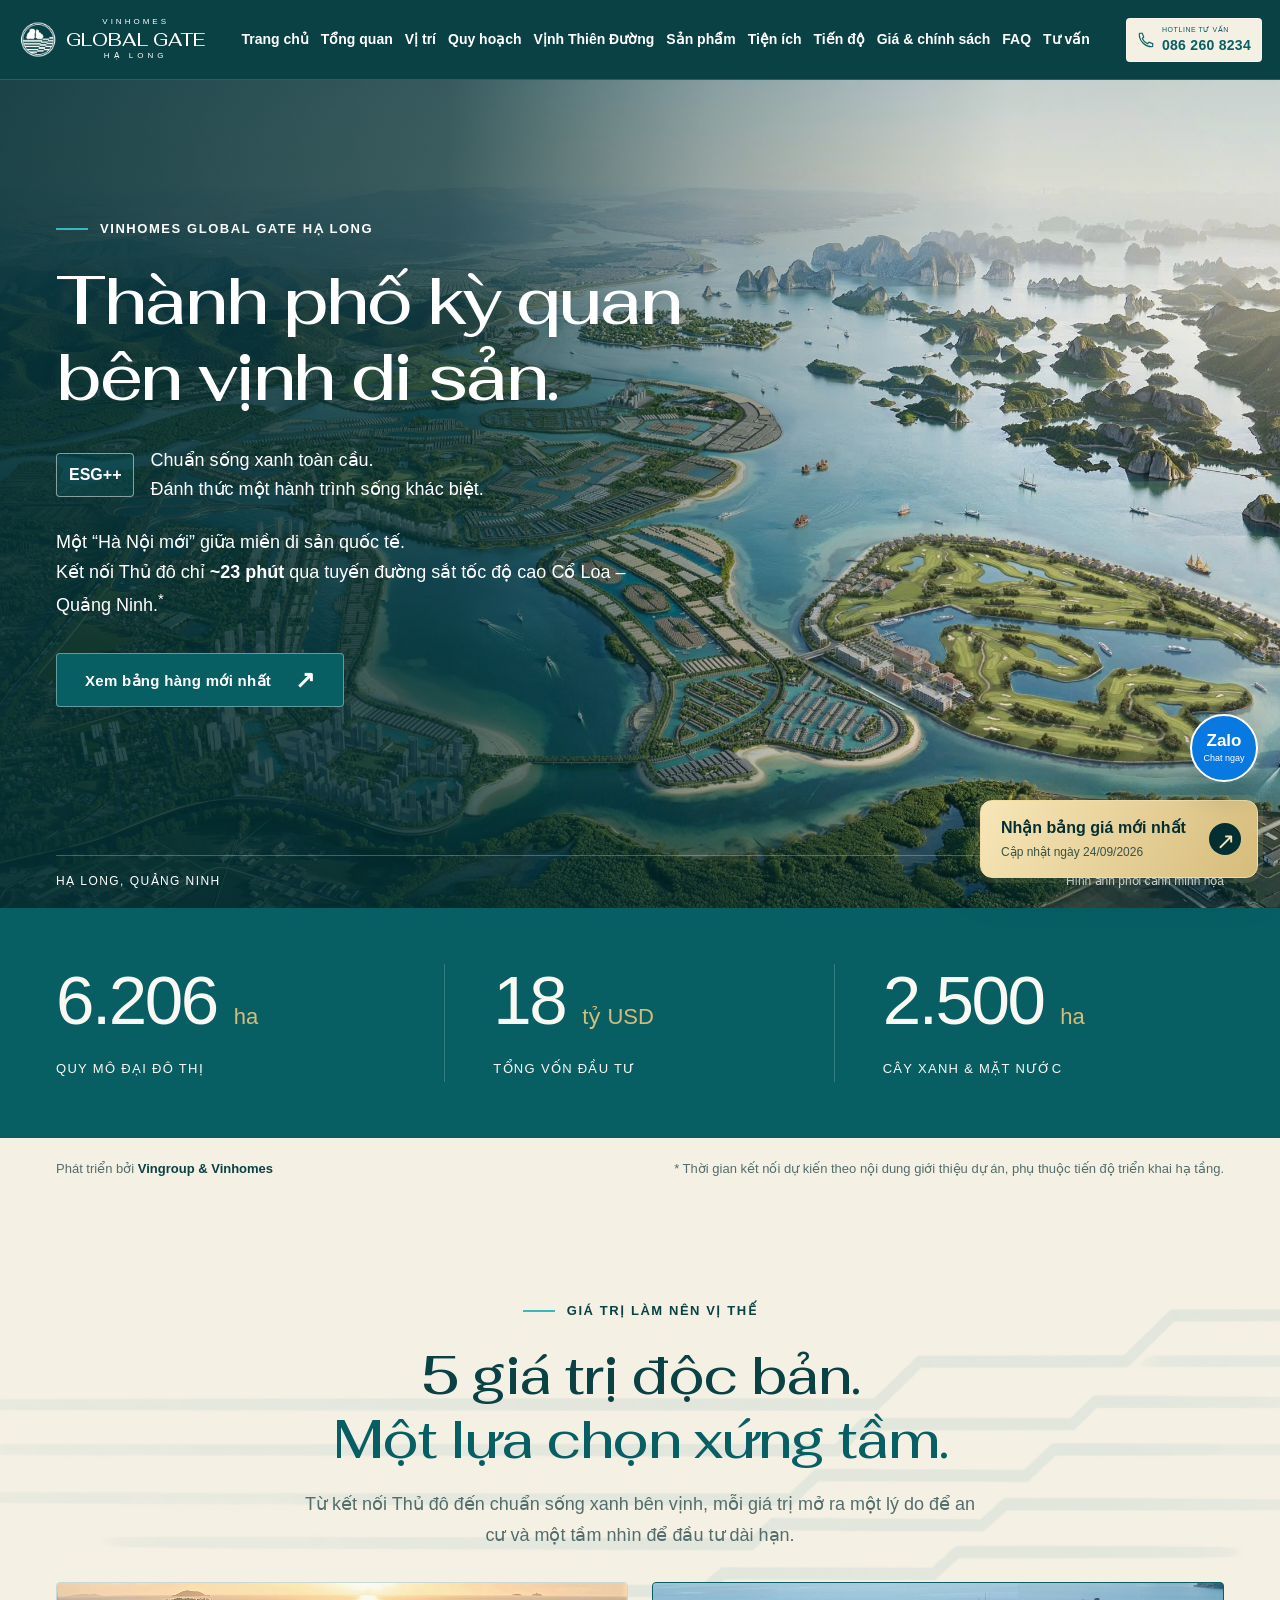
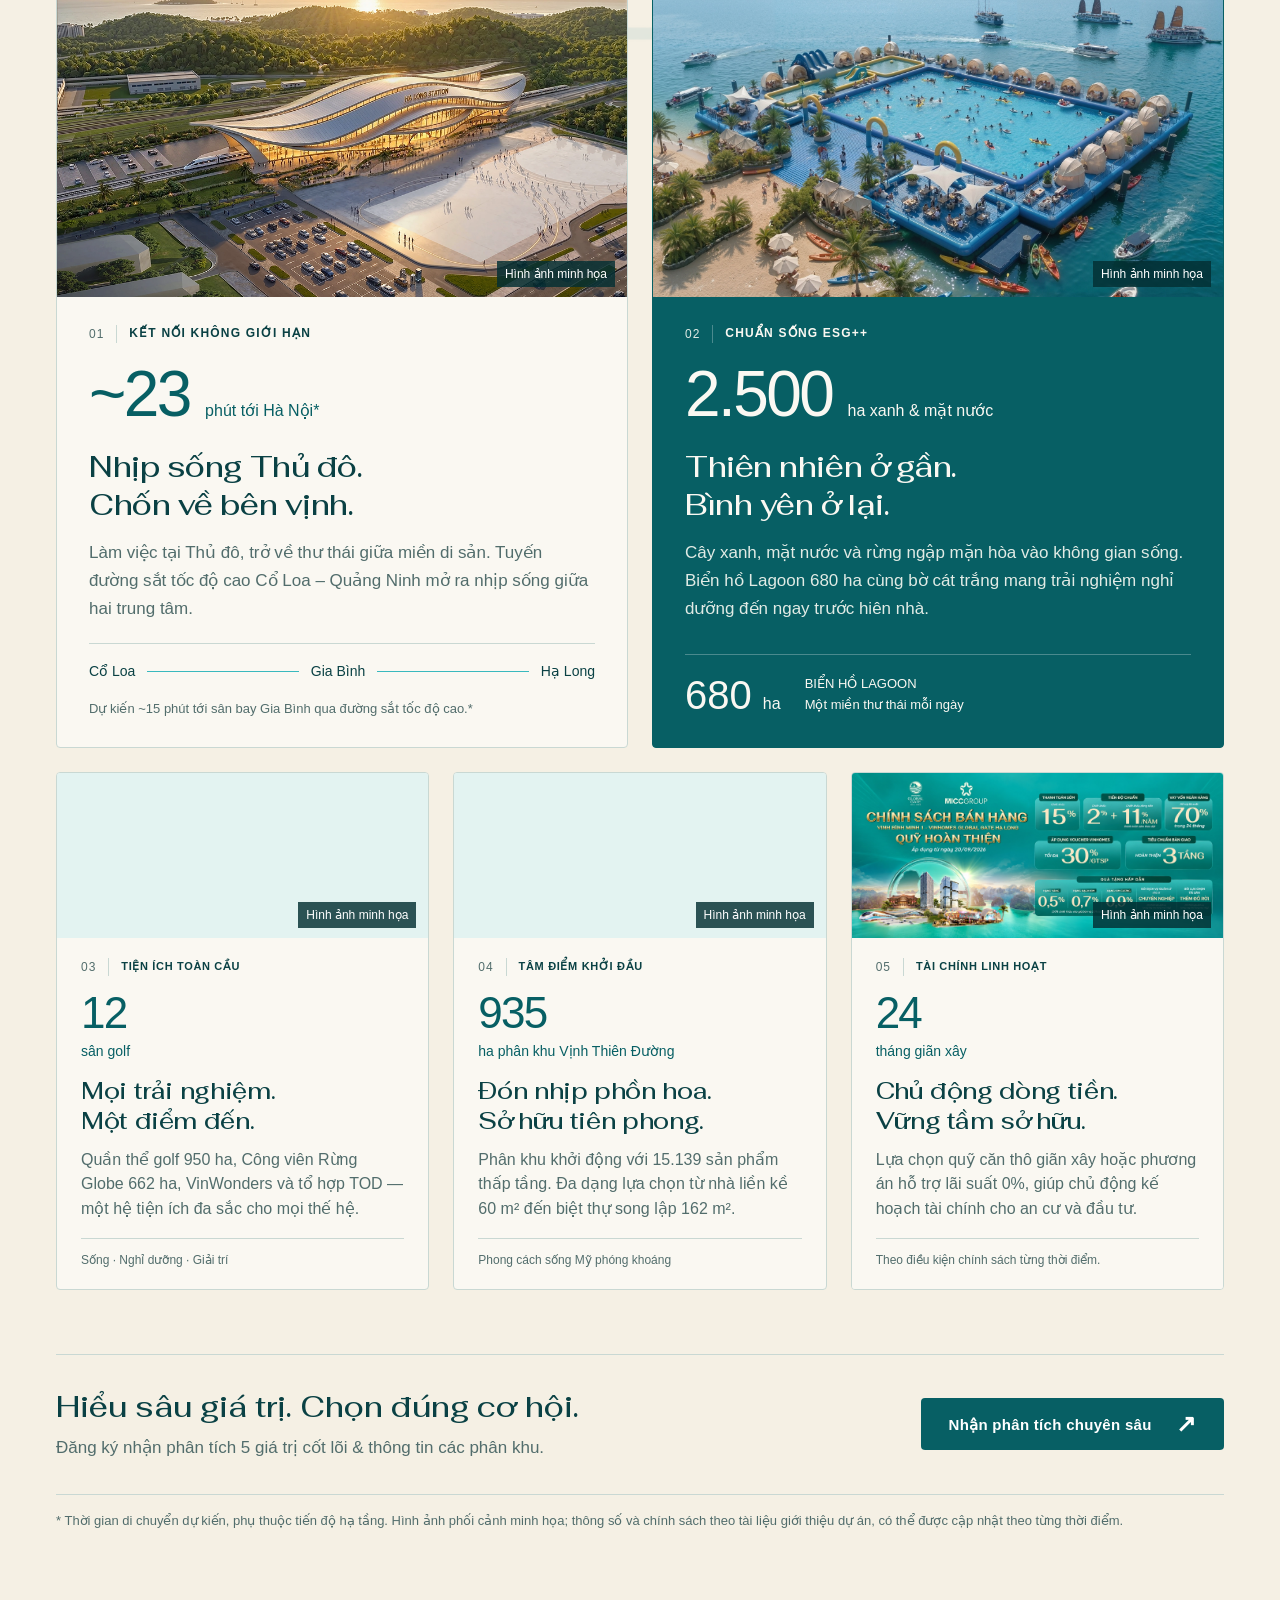
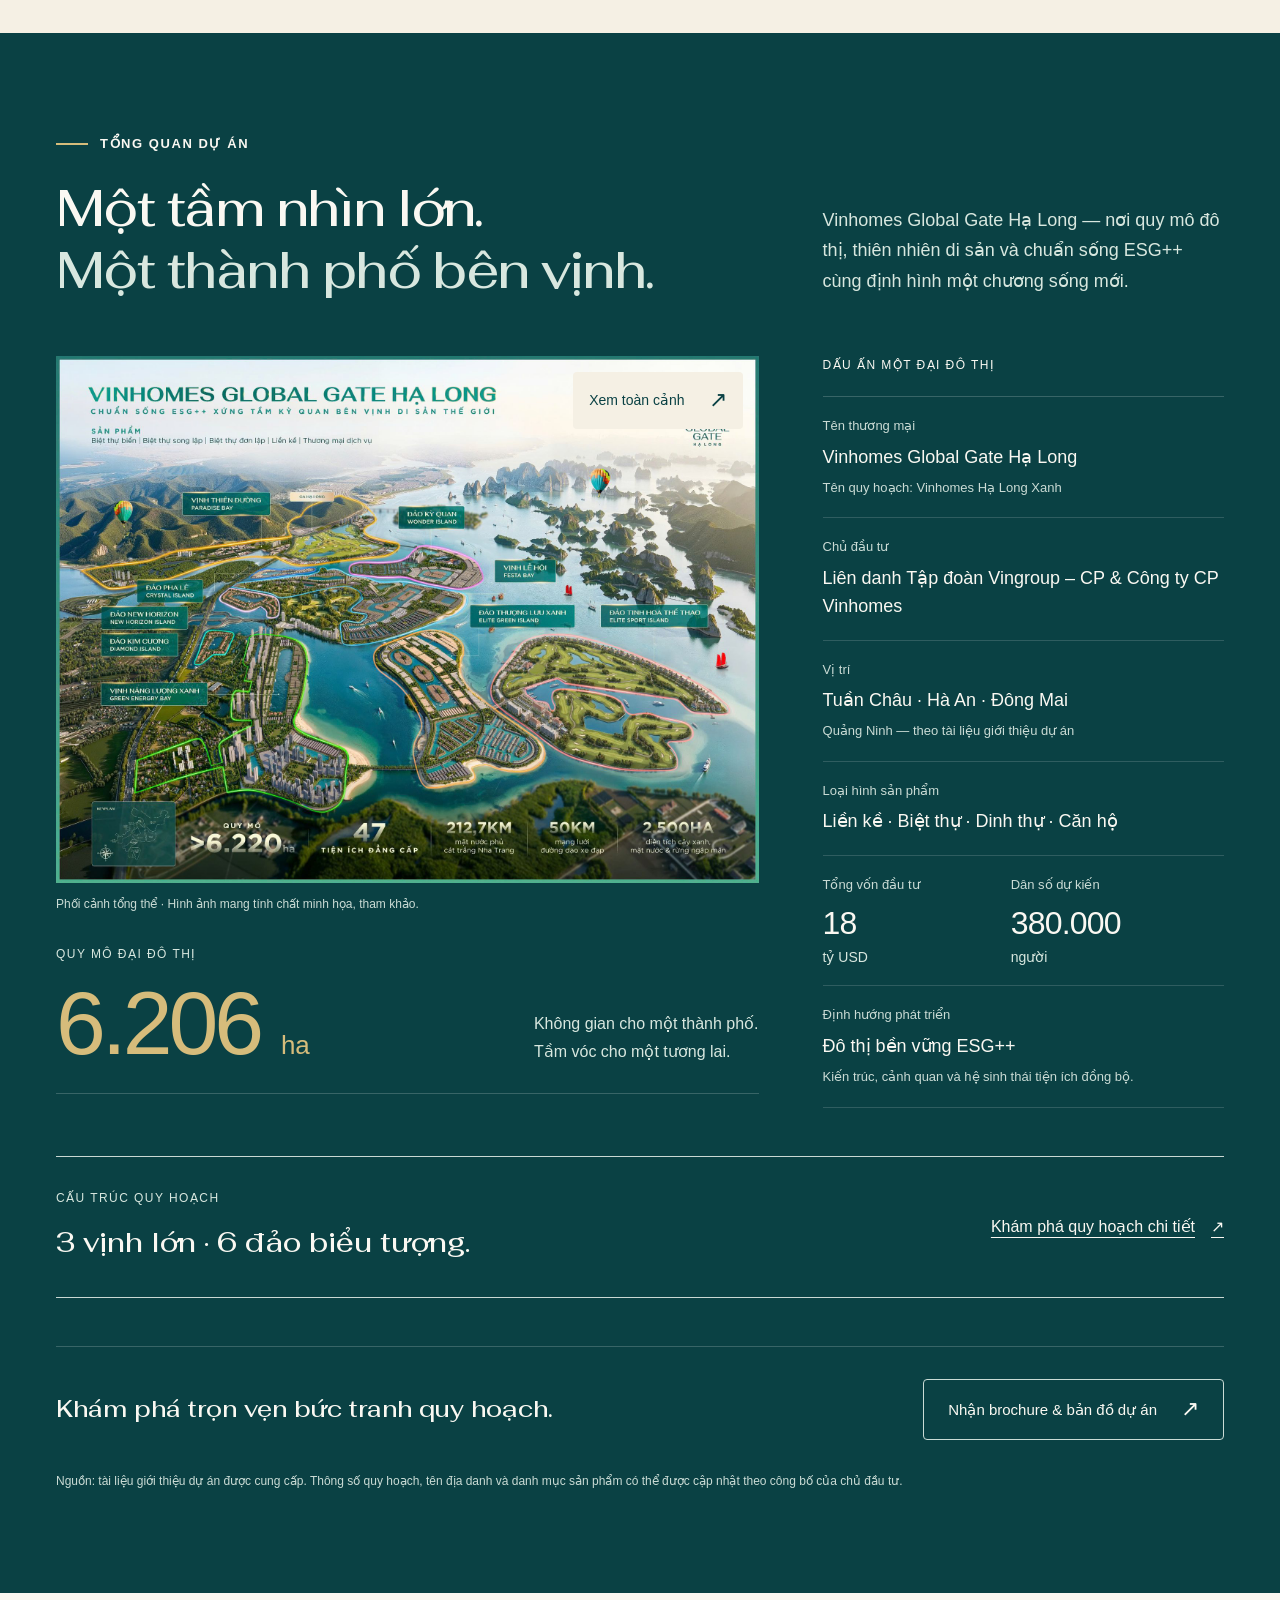
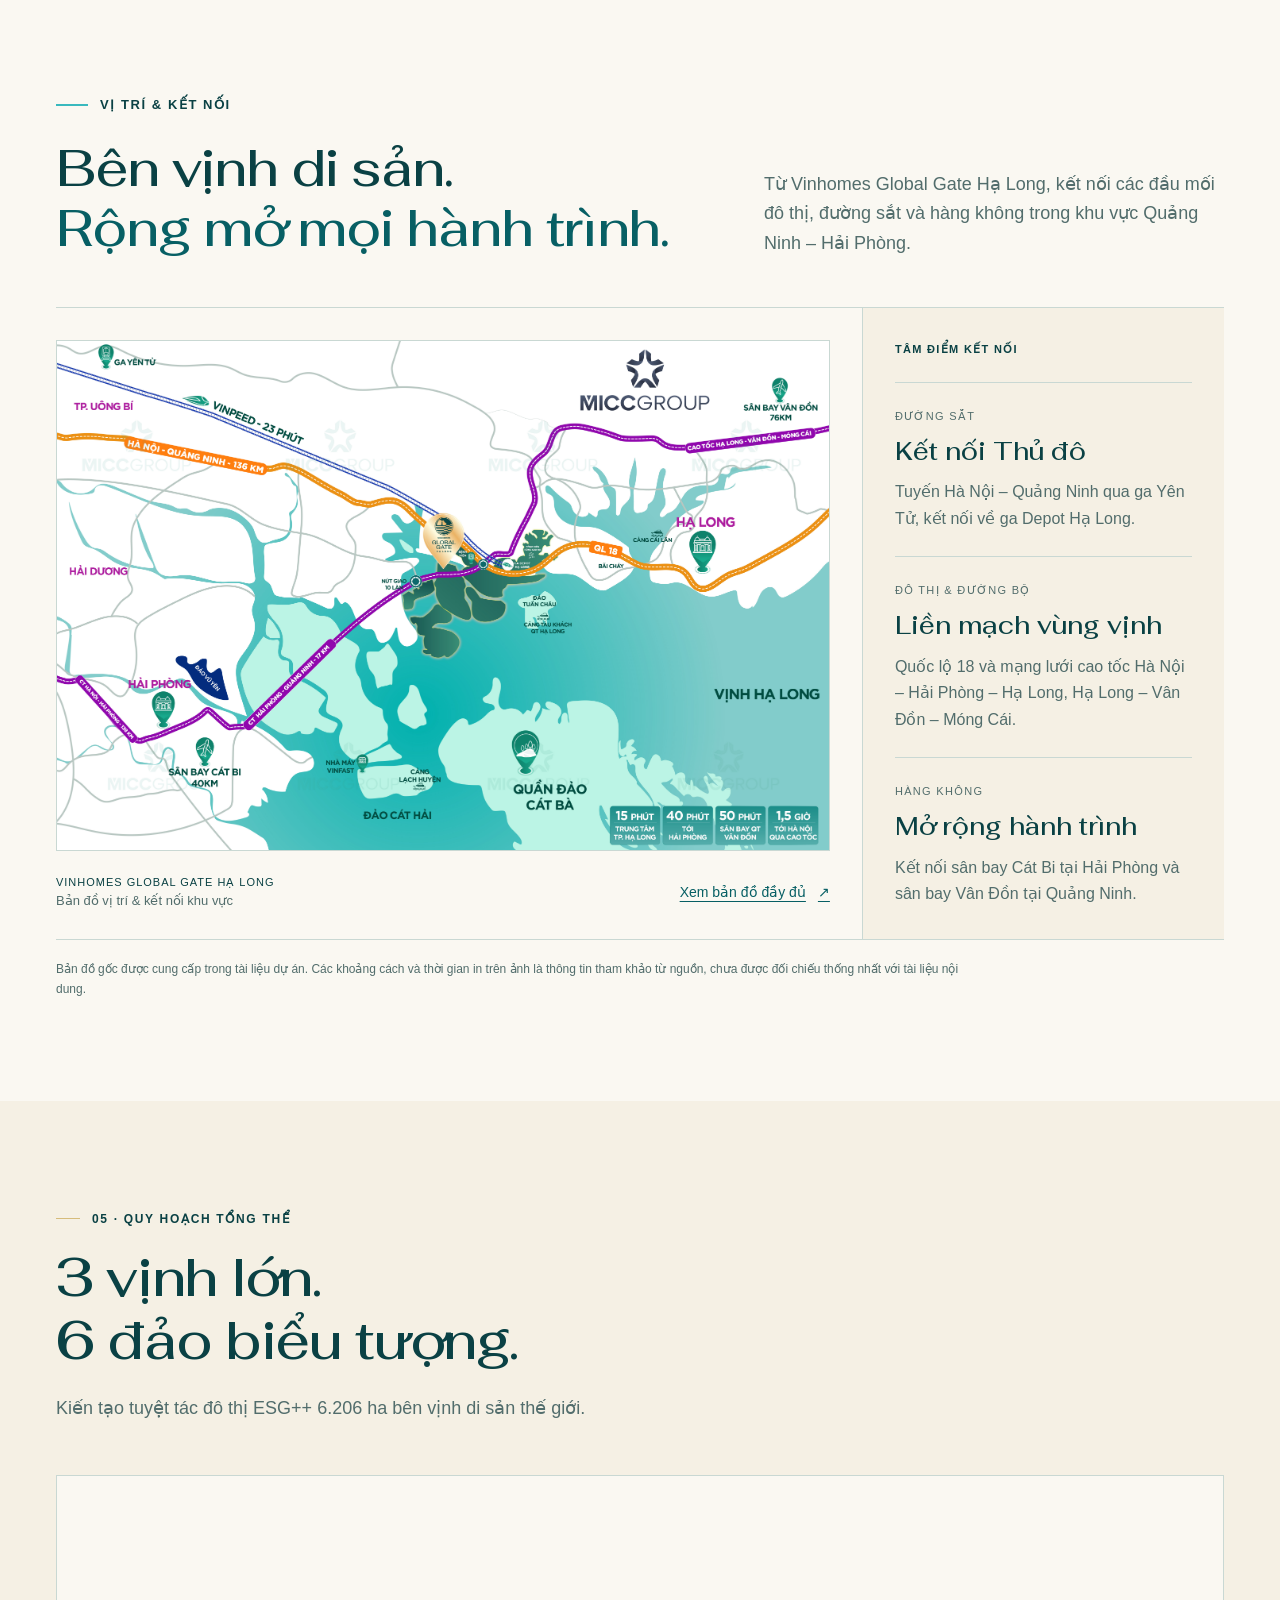
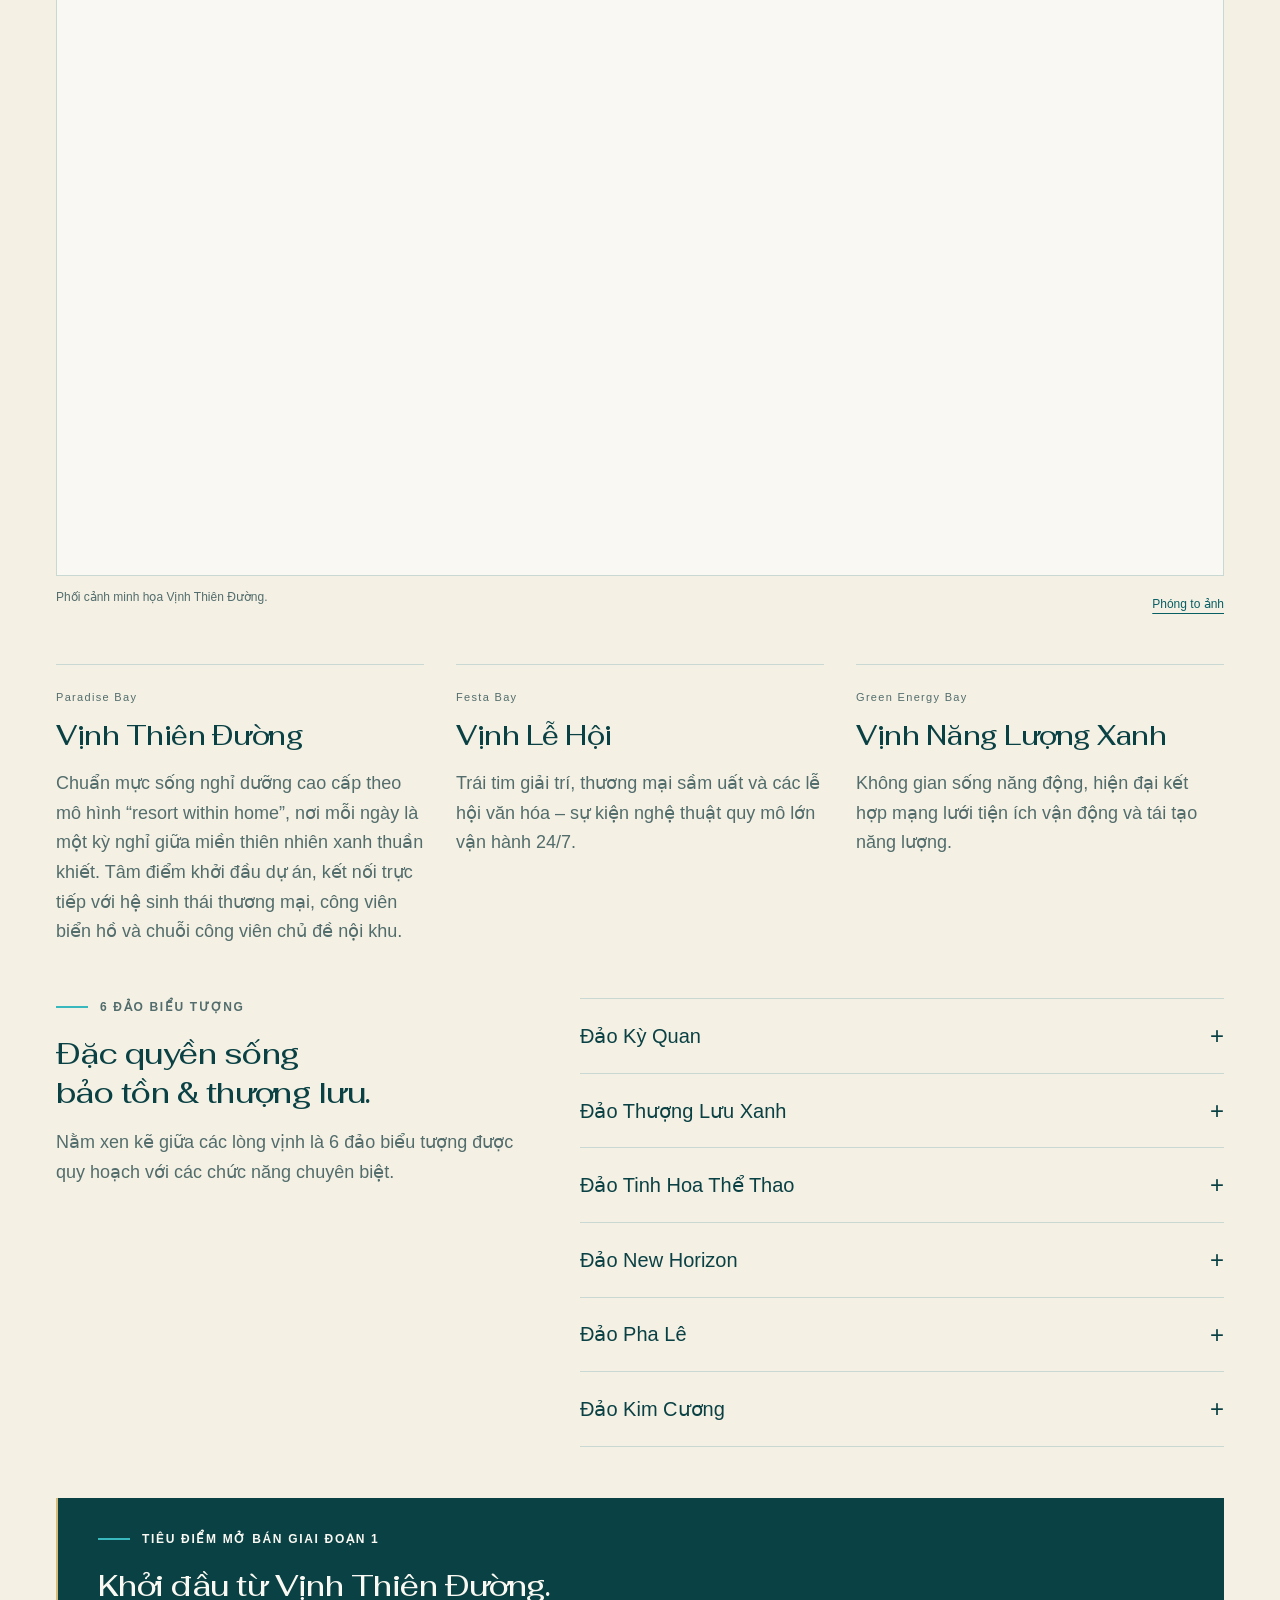
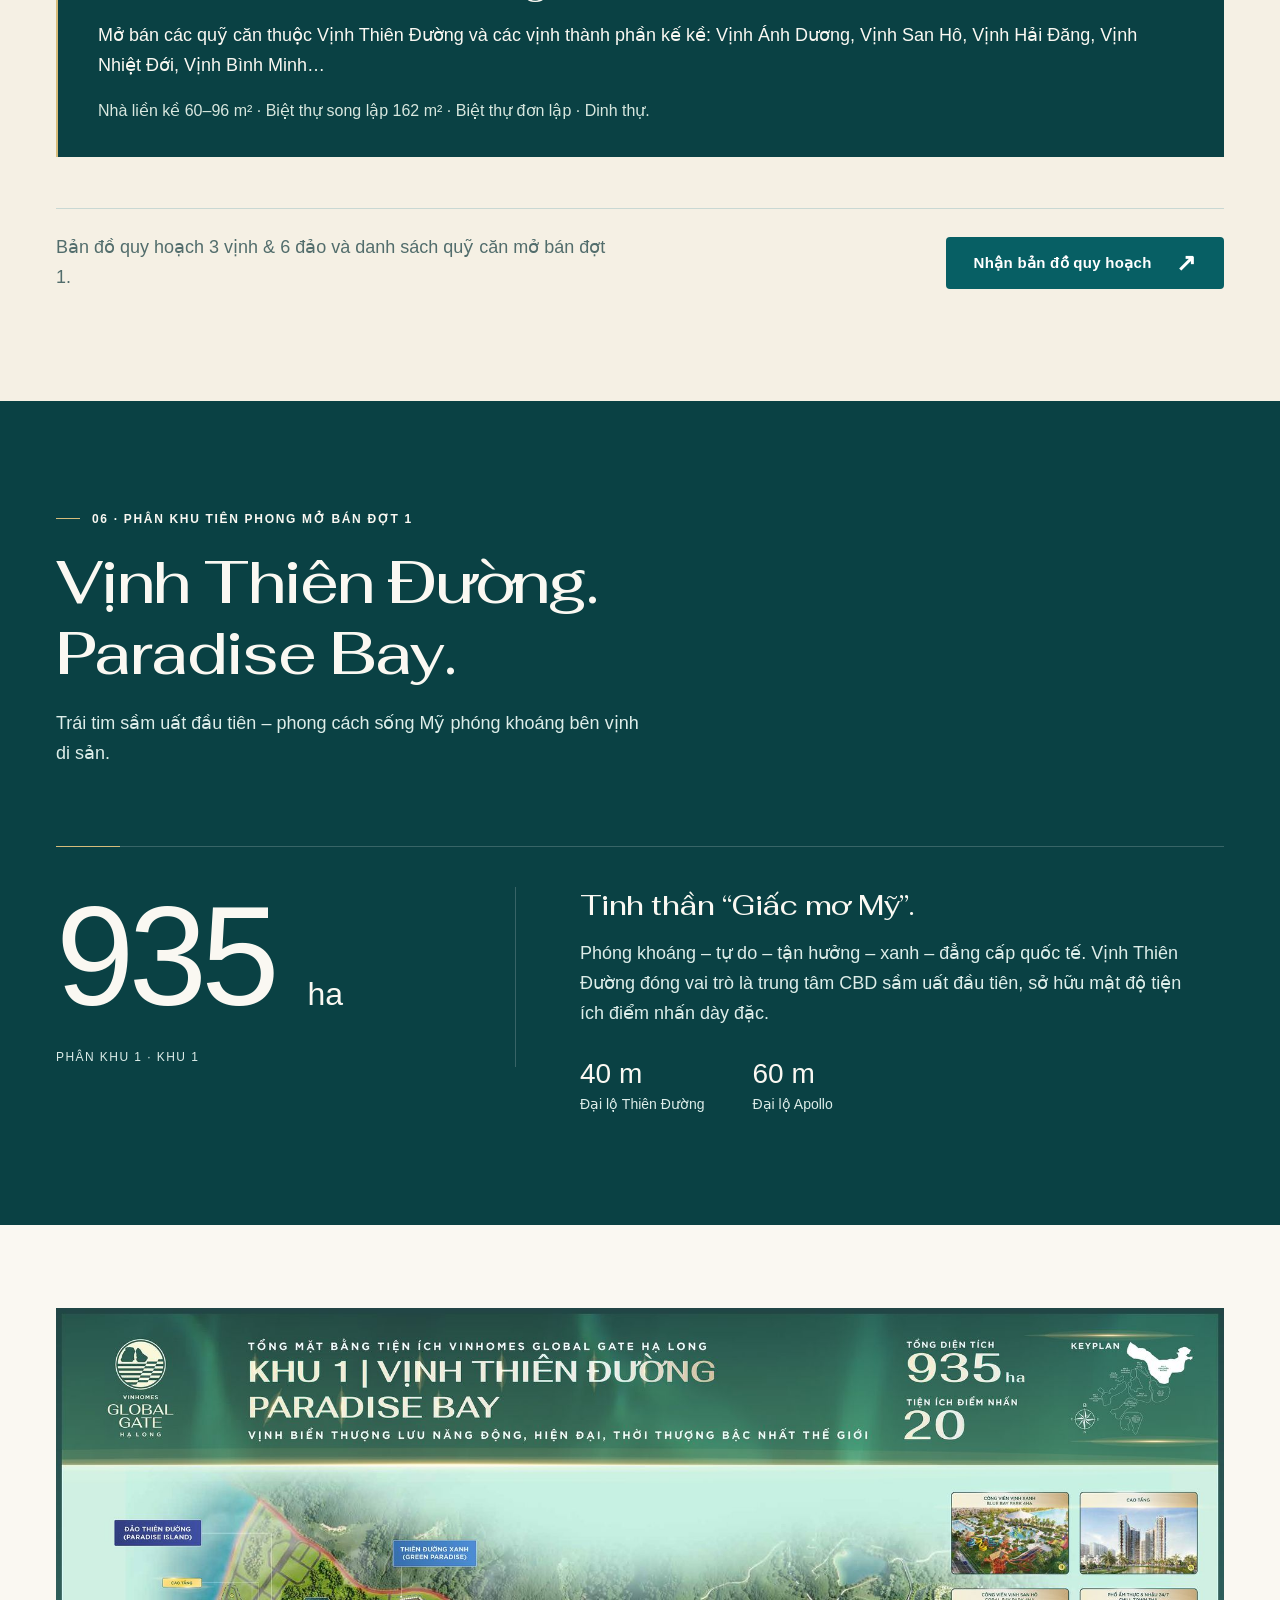
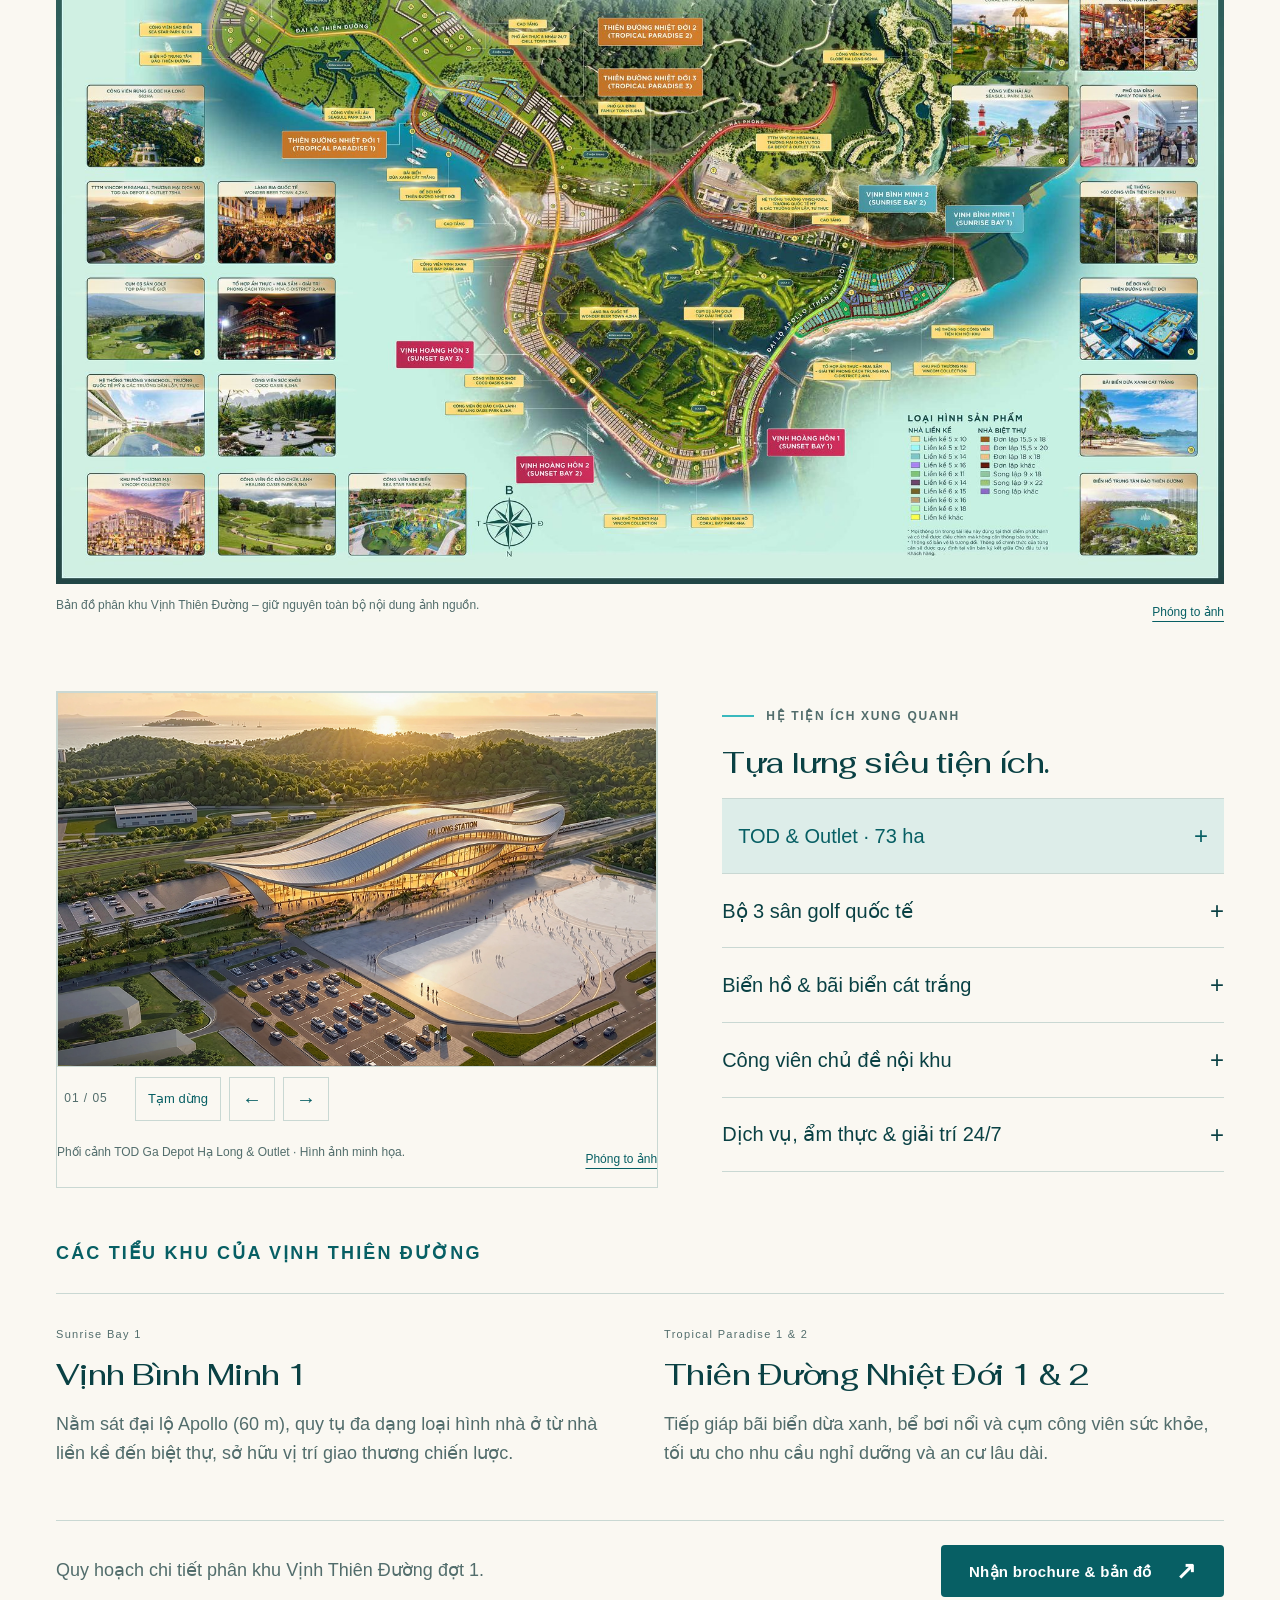
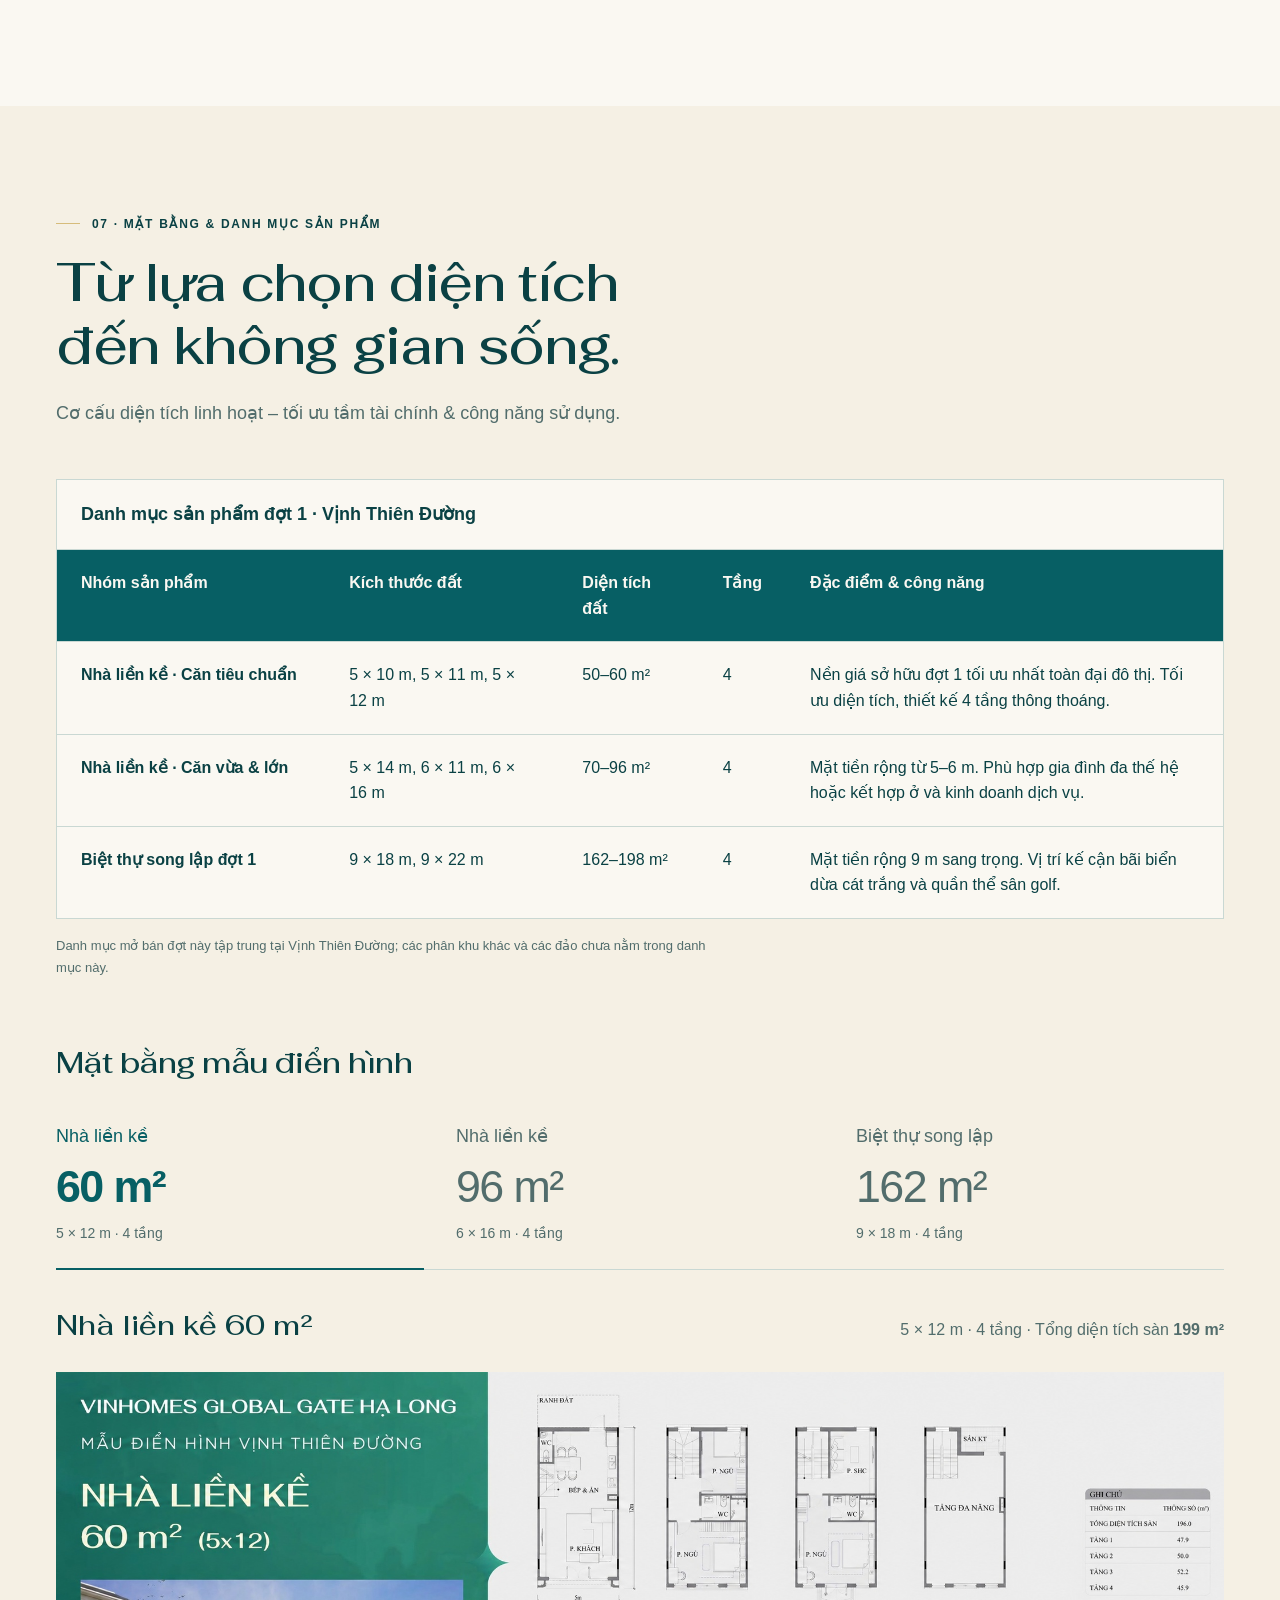
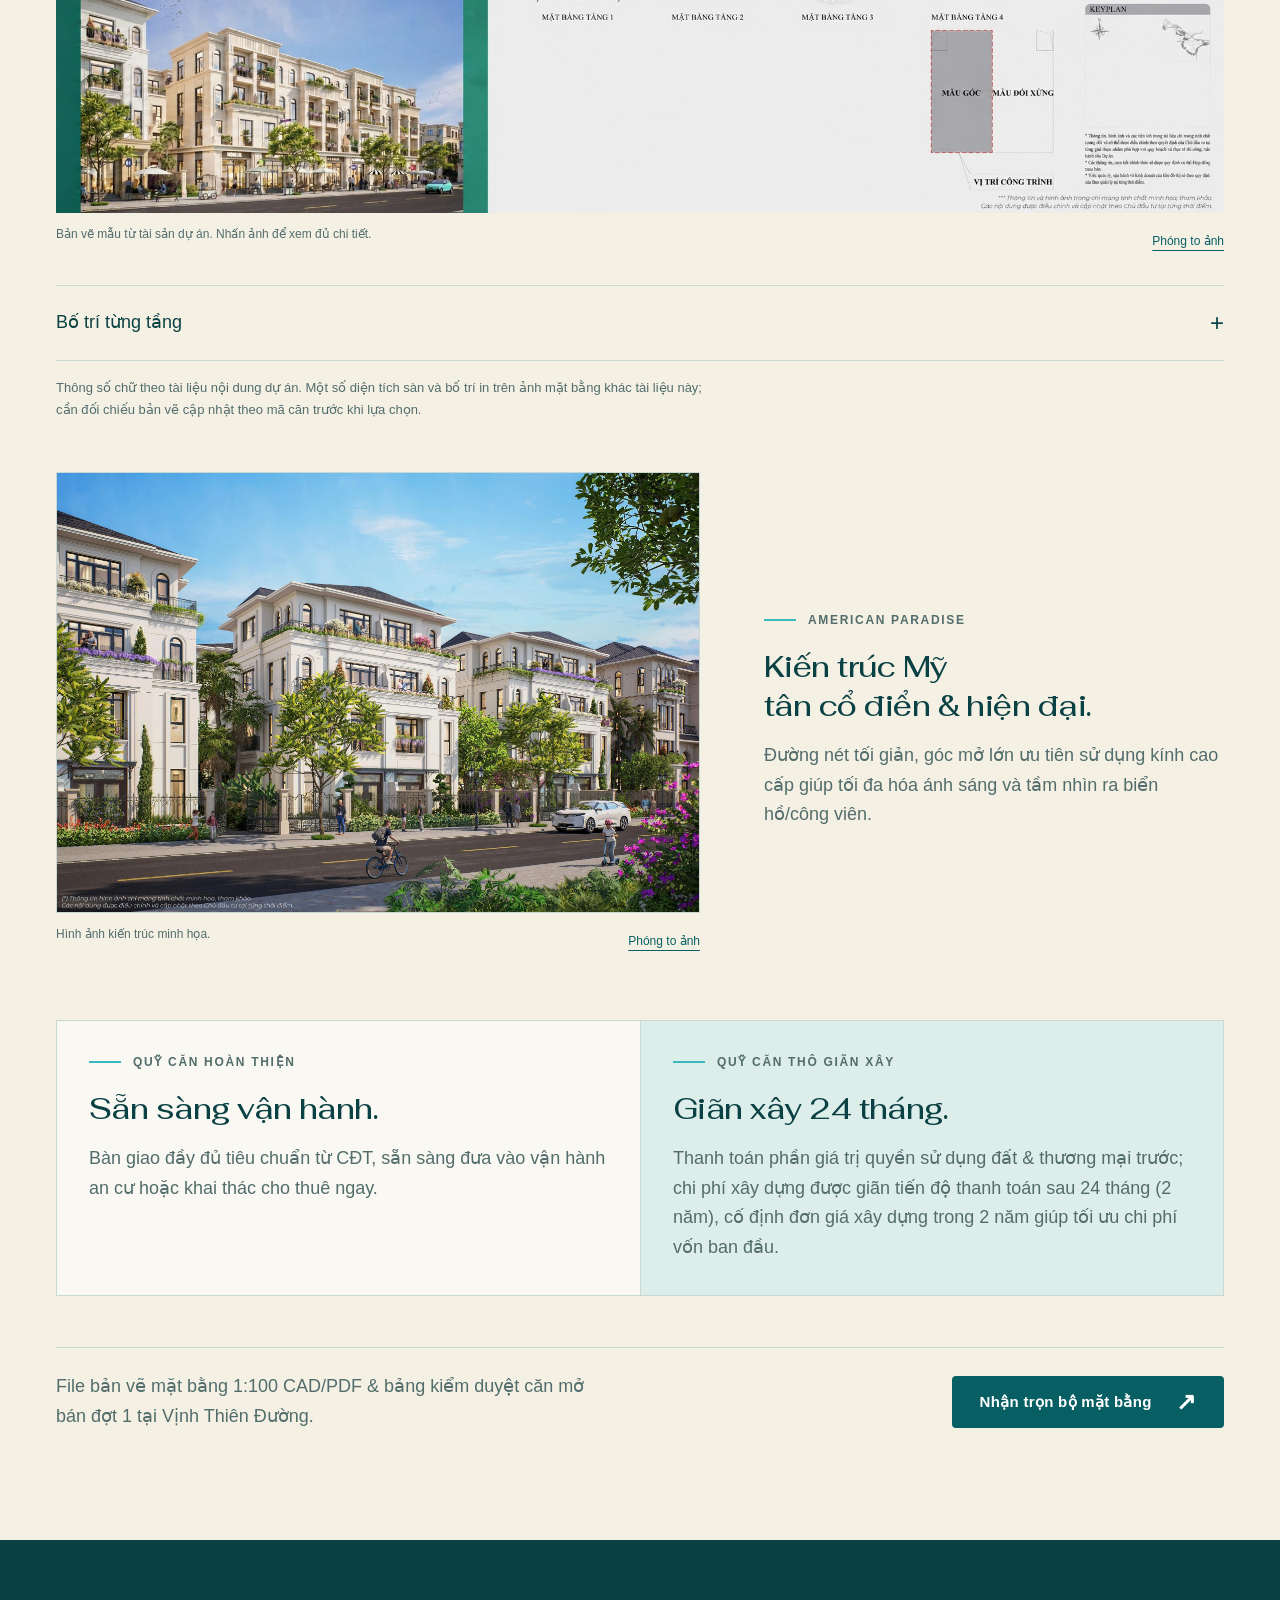
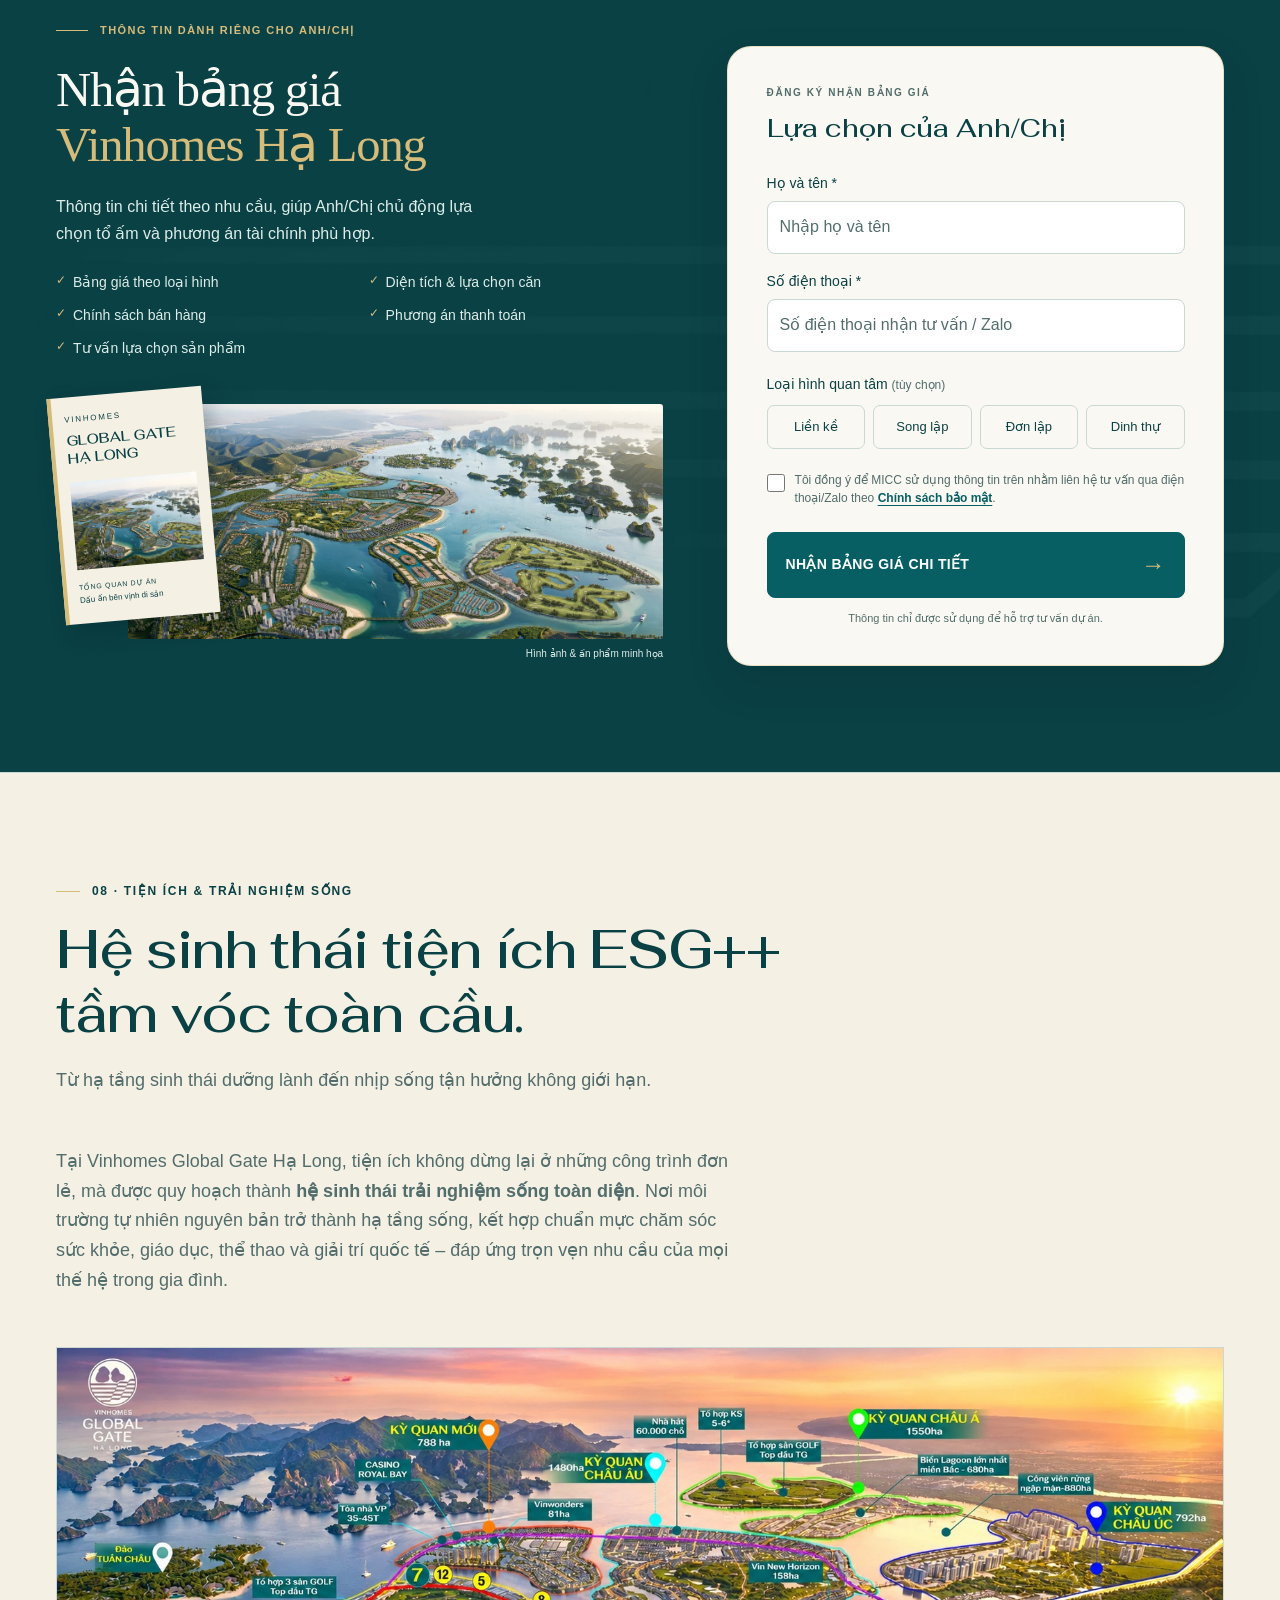
==== commit 50735b36: "Update landing page" ====
--- a/index.html
+++ b/index.html
@@ -105,7 +105,7 @@
           </article>
 
           <article class="value-card value-small value-finance">
-            <figure class="value-media"><img src="assets/images/san pham/mau-biet-thu-don-lap-vinh-thien-duong.jpg" alt="Phối cảnh biệt thự đơn lập tại Vịnh Thiên Đường" loading="lazy" decoding="async"><figcaption>Hình ảnh minh họa</figcaption></figure>
+            <figure class="value-media"><img src="assets/images/chinh-sach-tai-chinh.jpg" alt="Chính sách tài chính Vinhomes Global Gate Hạ Long" loading="lazy" decoding="async"><figcaption>Hình ảnh minh họa</figcaption></figure>
             <div class="value-content">
             <div class="value-topline"><span class="value-number">05</span><span>TÀI CHÍNH LINH HOẠT</span></div>
             <div class="value-figure">24 <span>tháng giãn xây</span></div>
@@ -186,6 +186,58 @@
       </div>
     </section>
 <section class="batch-section masterplan" id="quy-hoach" aria-label="Quy hoạch tổng thể và phân khu mở bán"><div class="wrap"><header class="batch-heading"><p class="section-kicker"><span></span>05 · QUY HOẠCH TỔNG THỂ</p><h2>3 vịnh lớn.<br>6 đảo biểu tượng.</h2><p>Kiến tạo tuyệt tác đô thị ESG++ 6.206 ha bên vịnh di sản thế giới.</p></header><figure class="batch-media"><a href="assets/images/vinhome-global-gate-vinh-thien-duong-phoi-canh.jpg" target="_blank" rel="noopener" aria-label="Phóng to ảnh: Phối cảnh Vịnh Thiên Đường Vinhomes Global Gate Hạ Long"><img src="assets/images/vinhome-global-gate-vinh-thien-duong-phoi-canh.jpg" alt="Phối cảnh Vịnh Thiên Đường Vinhomes Global Gate Hạ Long" width="1285" height="771" loading="lazy" decoding="async"></a><figcaption>Phối cảnh minh họa Vịnh Thiên Đường. <a href="assets/images/vinhome-global-gate-vinh-thien-duong-phoi-canh.jpg" target="_blank" rel="noopener">Phóng to ảnh</a></figcaption></figure><div class="batch-bays"><article><span class="batch-label">Paradise Bay</span><h3>Vịnh Thiên Đường</h3><p>Chuẩn mực sống nghỉ dưỡng cao cấp theo mô hình “resort within home”, nơi mỗi ngày là một kỳ nghỉ giữa miền thiên nhiên xanh thuần khiết. Tâm điểm khởi đầu dự án, kết nối trực tiếp với hệ sinh thái thương mại, công viên biển hồ và chuỗi công viên chủ đề nội khu.</p></article><article><span class="batch-label">Festa Bay</span><h3>Vịnh Lễ Hội</h3><p>Trái tim giải trí, thương mại sầm uất và các lễ hội văn hóa – sự kiện nghệ thuật quy mô lớn vận hành 24/7.</p></article><article><span class="batch-label">Green Energy Bay</span><h3>Vịnh Năng Lượng Xanh</h3><p>Không gian sống năng động, hiện đại kết hợp mạng lưới tiện ích vận động và tái tạo năng lượng.</p></article></div><div class="batch-split batch-islands"><div><p class="section-kicker"><span></span>6 ĐẢO BIỂU TƯỢNG</p><h3>Đặc quyền sống<br>bảo tồn & thượng lưu.</h3><p>Nằm xen kẽ giữa các lòng vịnh là 6 đảo biểu tượng được quy hoạch với các chức năng chuyên biệt.</p></div><div><details class="batch-detail"><summary>Đảo Kỳ Quan<span aria-hidden="true">+</span></summary><div><span class="batch-label">Wonder Island</span><p>Thế giới giải trí toàn cầu tích hợp Công viên VinWonders rộng 81 ha, Sòng bạc Hoàng Gia Royal Casino, Bến du thuyền Wonder Marina và tổ hợp tòa tháp văn phòng – thương mại – khách sạn 35 tầng.</p></div></details><details class="batch-detail"><summary>Đảo Thượng Lưu Xanh<span aria-hidden="true">+</span></summary><div><span class="batch-label">Elite Green Island</span><p>Phân khu biệt thự đảo khép kín (VIP Compound) riêng biệt với đặc quyền bãi biển riêng sau nhà, đảm bảo an ninh và sự riêng tư tuyệt đối cho tầng lớp tinh anh.</p></div></details><details class="batch-detail"><summary>Đảo Tinh Hoa Thể Thao<span aria-hidden="true">+</span></summary><div><span class="batch-label">Elite Sport Island</span><p>Thiên đường thể thao thượng lưu sở hữu quần thể 9 sân golf đỉnh cao (nằm trong tổ hợp 12 sân golf 950 ha) cùng Học viện Golf PGA chuẩn quốc tế 4,5 ha.</p></div></details><details class="batch-detail"><summary>Đảo New Horizon<span aria-hidden="true">+</span></summary><div><span class="batch-label">New Horizon Island · 158 ha</span><p>Quần thể đảo đô thị hưu trí & an dưỡng cao cấp, quy tụ Bệnh viện Quốc tế 5 sao Vinmec Cleveland Clinic (14 ha), Làng Sức khỏe Châu Âu VinBeauty Village (2,4 ha) và Trung tâm Tuổi Vàng Vin New Horizon Center (3,3 ha).</p></div></details><details class="batch-detail"><summary>Đảo Pha Lê<span aria-hidden="true">+</span></summary><div><span class="batch-label">Crystal Island</span><p>Bán đảo an cư sang trọng biệt lập, được bao bọc trực diện bởi hệ thống nước biển hồ Lagoon trong xanh.</p></div></details><details class="batch-detail"><summary>Đảo Kim Cương<span aria-hidden="true">+</span></summary><div><span class="batch-label">Diamond Island</span><p>Bán đảo an cư sang trọng biệt lập, được bao bọc trực diện bởi hệ thống nước biển hồ Lagoon trong xanh.</p></div></details></div></div><div class="batch-opening"><p class="section-kicker"><span></span>TIÊU ĐIỂM MỞ BÁN GIAI ĐOẠN 1</p><h3>Khởi đầu từ Vịnh Thiên Đường.</h3><p>Mở bán các quỹ căn thuộc Vịnh Thiên Đường và các vịnh thành phần kế kề: Vịnh Ánh Dương, Vịnh San Hô, Vịnh Hải Đăng, Vịnh Nhiệt Đới, Vịnh Bình Minh…</p><p>Nhà liền kề 60–96 m² · Biệt thự song lập 162 m² · Biệt thự đơn lập · Dinh thự.</p></div><div class="values-bottom"><p>Bản đồ quy hoạch 3 vịnh & 6 đảo và danh sách quỹ căn mở bán đợt 1.</p><a class="values-cta" href="#dang-ky">Nhận bản đồ quy hoạch<span aria-hidden="true">↗</span></a></div></div></section><section class="batch-section paradise" id="vinh-thien-duong" aria-label="Phân khu mở bán đợt 1 Vịnh Thiên Đường"><div class="paradise-opening"><div class="wrap"><header class="batch-heading"><p class="section-kicker"><span></span>06 · PHÂN KHU TIÊN PHONG MỞ BÁN ĐỢT 1</p><h2>Vịnh Thiên Đường.<br>Paradise Bay.</h2><p>Trái tim sầm uất đầu tiên – phong cách sống Mỹ phóng khoáng bên vịnh di sản.</p></header><div class="batch-split paradise-intro"><div class="paradise-scale"><span>935 <small>ha</small></span><p>PHÂN KHU 1 · KHU 1</p></div><div><h3>Tinh thần “Giấc mơ Mỹ”.</h3><p>Phóng khoáng – tự do – tận hưởng – xanh – đẳng cấp quốc tế. Vịnh Thiên Đường đóng vai trò là trung tâm CBD sầm uất đầu tiên, sở hữu mật độ tiện ích điểm nhấn dày đặc.</p><div class="batch-avenues"><p><strong>40 m</strong>Đại lộ Thiên Đường</p><p><strong>60 m</strong>Đại lộ Apollo</p></div></div></div></div></div><div class="wrap paradise-light"><figure class="batch-media"><a href="assets/images/mat-bang-tong-quan-vinh-thien-duong.jpg" target="_blank" rel="noopener" aria-label="Phóng to ảnh: Tổng mặt bằng tiện ích Khu 1 Vịnh Thiên Đường 935 ha"><img src="assets/images/mat-bang-tong-quan-vinh-thien-duong.jpg" alt="Tổng mặt bằng tiện ích Khu 1 Vịnh Thiên Đường 935 ha" width="1920" height="1440" loading="lazy" decoding="async"></a><figcaption>Bản đồ phân khu Vịnh Thiên Đường – giữ nguyên toàn bộ nội dung ảnh nguồn. <a href="assets/images/mat-bang-tong-quan-vinh-thien-duong.jpg" target="_blank" rel="noopener">Phóng to ảnh</a></figcaption></figure><div class="batch-split paradise-amenities"><div><figure class="batch-media"><a href="assets/images/tien ich/be boi tren bien/be-boi-tren-bien-1.jpg" target="_blank" rel="noopener" aria-label="Phóng to ảnh: Phối cảnh bể bơi trên biển Vịnh Thiên Đường"><img src="assets/images/tien ich/be boi tren bien/be-boi-tren-bien-1.jpg" alt="Phối cảnh bể bơi trên biển Vịnh Thiên Đường" width="1800" height="1344" loading="lazy" decoding="async"></a><figcaption>Hình ảnh phối cảnh minh họa. <a href="assets/images/tien ich/be boi tren bien/be-boi-tren-bien-1.jpg" target="_blank" rel="noopener">Phóng to ảnh</a></figcaption></figure></div><div><p class="section-kicker"><span></span>HỆ TIỆN ÍCH XUNG QUANH</p><h3>Tựa lưng siêu tiện ích.</h3><details class="batch-detail"><summary>TOD & Outlet · 73 ha<span aria-hidden="true">+</span></summary><div><p>Tổ hợp TOD Ga Depot Hạ Long & Outlet: trung tâm giao thương, thương mại dịch vụ không thuế kề bên nhà ga tuyến đường sắt tốc độ cao VinSpeed.</p></div></details><details class="batch-detail"><summary>Bộ 3 sân golf quốc tế<span aria-hidden="true">+</span></summary><div><p>Thuộc quần thể 12 sân golf 950 ha lớn nhất Việt Nam.</p></div></details><details class="batch-detail"><summary>Biển hồ & bãi biển cát trắng<span aria-hidden="true">+</span></summary><div><p>Hệ thống mặt nước trong xanh kết hợp bãi biển dừa xanh cát trắng mịn và bể bơi nổi trên mặt biển quy mô 4.000–5.000 m².</p></div></details><details class="batch-detail"><summary>Công viên chủ đề nội khu<span aria-hidden="true">+</span></summary><div><p>Healing Oasis Park (6,3 ha), Coco Oasis (6,3 ha), Coral Bay Park (4 ha), Blue Bay Park (4 ha), Seagull Park (2,3 ha)…</p></div></details><details class="batch-detail"><summary>Dịch vụ, ẩm thực & giải trí 24/7<span aria-hidden="true">+</span></summary><div><p>Wonder Beer Town (4,2 ha), Chill Town (3 ha), Family Town (5,4 ha), C-District phong cách Trung Hoa (2,4 ha), Vincom Collection, Vinschool & Trường Quốc tế Mỹ.</p></div></details></div></div><div class="batch-highlights"><article><span class="batch-label">Sunrise Bay 1</span><h3>Vịnh Bình Minh 1</h3><p>Nằm sát đại lộ Apollo (60 m), quy tụ đa dạng loại hình nhà ở từ nhà liền kề đến biệt thự, sở hữu vị trí giao thương chiến lược.</p></article><article><span class="batch-label">Tropical Paradise 1 & 2</span><h3>Thiên Đường Nhiệt Đới 1 & 2</h3><p>Tiếp giáp bãi biển dừa xanh, bể bơi nổi và cụm công viên sức khỏe, tối ưu cho nhu cầu nghỉ dưỡng và an cư lâu dài.</p></article></div><div class="values-bottom"><p>Quy hoạch chi tiết phân khu Vịnh Thiên Đường đợt 1.</p><a class="values-cta" href="#dang-ky">Nhận brochure & bản đồ<span aria-hidden="true">↗</span></a></div></div></section><section class="batch-section products" id="san-pham" aria-label="Mặt bằng và danh mục sản phẩm mở bán đợt 1"><div class="wrap"><header class="batch-heading"><p class="section-kicker"><span></span>07 · MẶT BẰNG & DANH MỤC SẢN PHẨM</p><h2>Từ lựa chọn diện tích<br>đến không gian sống.</h2><p>Cơ cấu diện tích linh hoạt – tối ưu tầm tài chính & công năng sử dụng.</p></header><p class="batch-scroll-hint">Vuốt ngang bảng để xem đủ thông số →</p><div class="batch-table-scroll" role="region" aria-label="So sánh sản phẩm, cuộn ngang để xem đủ các cột" tabindex="0"><table class="batch-table"><caption>Danh mục sản phẩm đợt 1 · Vịnh Thiên Đường</caption><thead><tr><th scope="col">Nhóm sản phẩm</th><th scope="col">Kích thước đất</th><th scope="col">Diện tích đất</th><th scope="col">Tầng</th><th scope="col">Đặc điểm & công năng</th></tr></thead><tbody><tr><th scope="row">Nhà liền kề · Căn tiêu chuẩn</th><td>5 × 10 m, 5 × 11 m, 5 × 12 m</td><td>50–60 m²</td><td>4</td><td>Nền giá sở hữu đợt 1 tối ưu nhất toàn đại đô thị. Tối ưu diện tích, thiết kế 4 tầng thông thoáng.</td></tr><tr><th scope="row">Nhà liền kề · Căn vừa & lớn</th><td>5 × 14 m, 6 × 11 m, 6 × 16 m</td><td>70–96 m²</td><td>4</td><td>Mặt tiền rộng từ 5–6 m. Phù hợp gia đình đa thế hệ hoặc kết hợp ở và kinh doanh dịch vụ.</td></tr><tr><th scope="row">Biệt thự song lập đợt 1</th><td>9 × 18 m, 9 × 22 m</td><td>162–198 m²</td><td>4</td><td>Mặt tiền rộng 9 m sang trọng. Vị trí kế cận bãi biển dừa cát trắng và quần thể sân golf.</td></tr></tbody></table></div><p class="batch-note">Danh mục mở bán đợt này tập trung tại Vịnh Thiên Đường; các phân khu khác và các đảo chưa nằm trong danh mục này.</p><div class="batch-plan-browser"><h3>Mặt bằng mẫu điển hình</h3><div class="batch-plan-tabs" aria-label="Chọn mặt bằng mẫu"><a href="#layout-60">Nhà liền kề<strong>60 m²</strong><span>5 × 12 m · 4 tầng</span></a><a href="#layout-96">Nhà liền kề<strong>96 m²</strong><span>6 × 16 m · 4 tầng</span></a><a href="#layout-162">Biệt thự song lập<strong>162 m²</strong><span>9 × 18 m · 4 tầng</span></a></div><article class="batch-plan" id="layout-60"><div class="batch-plan-heading"><h4>Nhà liền kề 60 m²</h4><p>5 × 12 m · 4 tầng · Tổng diện tích sàn <strong>199 m²</strong></p></div><figure class="batch-media"><a href="assets/images/san pham/layout-lien-ke-60-m2-vinh-thien-duong.jpg" target="_blank" rel="noopener" aria-label="Phóng to ảnh: Mặt bằng mẫu nhà liền kề 60 m²"><img src="assets/images/san pham/layout-lien-ke-60-m2-vinh-thien-duong.jpg" alt="Mặt bằng mẫu nhà liền kề 60 m²" width="2041" height="771" loading="lazy" decoding="async"></a><figcaption>Bản vẽ mẫu từ tài sản dự án. Nhấn ảnh để xem đủ chi tiết. <a href="assets/images/san pham/layout-lien-ke-60-m2-vinh-thien-duong.jpg" target="_blank" rel="noopener">Phóng to ảnh</a></figcaption></figure><details class="batch-detail"><summary>Bố trí từng tầng theo tài liệu nội dung<span aria-hidden="true">+</span></summary><div class="batch-floors"><p><strong>Tầng 1 · 45,9 m²</strong>Khoảng sân trước/sau, phòng khách kết nối liền mạch với bếp & bàn ăn, 01 WC.</p><p><strong>Tầng 2 · 45,0 m²</strong>01 phòng ngủ Master khép kín + 01 phòng sinh hoạt chung (hoặc phòng ngủ phụ).</p><p><strong>Tầng 3 · 47,3 m²</strong>02 phòng ngủ riêng biệt + WC.</p><p><strong>Tầng 4 · 45,9 m²</strong>Phòng thờ, phòng đa năng/sân phơi và sân thượng cảnh quan.</p></div></details></article><article class="batch-plan" id="layout-96"><div class="batch-plan-heading"><h4>Nhà liền kề 96 m²</h4><p>6 × 16 m · 4 tầng · Tổng diện tích sàn <strong>307,2 m²</strong></p></div><figure class="batch-media"><a href="assets/images/san pham/layout-lien-ke-96-m2-vinh-thien-duong.jpg" target="_blank" rel="noopener" aria-label="Phóng to ảnh: Mặt bằng mẫu nhà liền kề 96 m²"><img src="assets/images/san pham/layout-lien-ke-96-m2-vinh-thien-duong.jpg" alt="Mặt bằng mẫu nhà liền kề 96 m²" width="2039" height="771" loading="lazy" decoding="async"></a><figcaption>Bản vẽ mẫu từ tài sản dự án. Nhấn ảnh để xem đủ chi tiết. <a href="assets/images/san pham/layout-lien-ke-96-m2-vinh-thien-duong.jpg" target="_blank" rel="noopener">Phóng to ảnh</a></figcaption></figure><details class="batch-detail"><summary>Bố trí từng tầng theo tài liệu nội dung<span aria-hidden="true">+</span></summary><div class="batch-floors"><p><strong>Tầng 1 · 77,9 m²</strong>Sân trước, phòng khách rộng, bếp & không gian ăn lớn, 01 WC, phòng kho.</p><p><strong>Tầng 2 · 79,6 m²</strong>02 phòng ngủ Master phong cách hiện đại với WC riêng.</p><p><strong>Tầng 3 · 82,0 m²</strong>02 phòng ngủ phụ + WC, ban công đón ánh sáng tự nhiên.</p><p><strong>Tầng 4 · 67,7 m²</strong>Phòng đa năng, phòng thờ, sân phơi & sân kỹ thuật.</p></div></details></article><article class="batch-plan" id="layout-162"><div class="batch-plan-heading"><h4>Biệt thự song lập 162 m²</h4><p>9 × 18 m · 4 tầng · Tổng diện tích sàn <strong>353,1 m²</strong></p></div><figure class="batch-media"><a href="assets/images/san pham/layout-biet-thu-162-m2-vinh-thien-duong.jpg" target="_blank" rel="noopener" aria-label="Phóng to ảnh: Mặt bằng mẫu biệt thự song lập 162 m²"><img src="assets/images/san pham/layout-biet-thu-162-m2-vinh-thien-duong.jpg" alt="Mặt bằng mẫu biệt thự song lập 162 m²" width="2038" height="771" loading="lazy" decoding="async"></a><figcaption>Bản vẽ mẫu từ tài sản dự án. Nhấn ảnh để xem đủ chi tiết. <a href="assets/images/san pham/layout-biet-thu-162-m2-vinh-thien-duong.jpg" target="_blank" rel="noopener">Phóng to ảnh</a></figcaption></figure><details class="batch-detail"><summary>Bố trí từng tầng theo tài liệu nội dung<span aria-hidden="true">+</span></summary><div class="batch-floors"><p><strong>Tầng 1 · 91,0 m²</strong>Không gian sân vườn bao quanh 3 mặt, phòng khách Panorama, bếp mở & bàn ăn lớn.</p><p><strong>Tầng 2 · 95,1 m²</strong>02 phòng ngủ Master thoáng đãng.</p><p><strong>Tầng 3 · 100,7 m²</strong>02 phòng ngủ lớn + 01 phòng sinh hoạt chung gia đình.</p><p><strong>Tầng 4 · 66,3 m²</strong>Phòng đa năng, sân thượng thoáng rộng ngắm cảnh quan.</p></div></details></article></div><p class="batch-note">Thông số chữ theo tài liệu nội dung dự án. Một số diện tích sàn và bố trí in trên ảnh mặt bằng khác tài liệu này; cần đối chiếu bản vẽ cập nhật theo mã căn trước khi lựa chọn.</p><div class="batch-split batch-architecture"><figure class="batch-media"><a href="assets/images/san pham/mau-biet-thu-don-lap-vinh-thien-duong.jpg" target="_blank" rel="noopener" aria-label="Phóng to ảnh: Phối cảnh kiến trúc tại Vịnh Thiên Đường"><img src="assets/images/san pham/mau-biet-thu-don-lap-vinh-thien-duong.jpg" alt="Phối cảnh kiến trúc tại Vịnh Thiên Đường" width="2560" height="1749" loading="lazy" decoding="async"></a><figcaption>Hình ảnh kiến trúc minh họa. <a href="assets/images/san pham/mau-biet-thu-don-lap-vinh-thien-duong.jpg" target="_blank" rel="noopener">Phóng to ảnh</a></figcaption></figure><div><p class="section-kicker"><span></span>AMERICAN PARADISE</p><h3>Kiến trúc Mỹ<br>tân cổ điển & hiện đại.</h3><p>Đường nét tối giản, góc mở lớn ưu tiên sử dụng kính cao cấp giúp tối đa hóa ánh sáng và tầm nhìn ra biển hồ/công viên.</p></div></div><div class="batch-handover"><article><p class="section-kicker"><span></span>QUỸ CĂN HOÀN THIỆN</p><h3>Sẵn sàng vận hành.</h3><p>Bàn giao đầy đủ tiêu chuẩn từ CĐT, sẵn sàng đưa vào vận hành an cư hoặc khai thác cho thuê ngay.</p></article><article><p class="section-kicker"><span></span>QUỸ CĂN THÔ GIÃN XÂY</p><h3>Giãn xây 24 tháng.</h3><p>Thanh toán phần giá trị quyền sử dụng đất & thương mại trước; chi phí xây dựng được giãn tiến độ thanh toán sau 24 tháng (2 năm), cố định đơn giá xây dựng trong 2 năm giúp tối ưu chi phí vốn ban đầu.</p></article></div><div class="values-bottom"><p>File bản vẽ mặt bằng 1:100 CAD/PDF & bảng kiểm duyệt căn mở bán đợt 1 tại Vịnh Thiên Đường.</p><a class="values-cta" href="#dang-ky">Nhận trọn bộ mặt bằng<span aria-hidden="true">↗</span></a></div></div></section>
+<section class="price-request" id="nhan-bang-gia" aria-labelledby="price-request-title">
+  <div class="wrap price-request-layout">
+    <header class="price-request-intro">
+      <p class="section-kicker"><span></span>THÔNG TIN DÀNH RIÊNG CHO ANH/CHỊ</p>
+      <h2 id="price-request-title">Nhận bảng giá<br><span>Vinhomes Hạ Long</span></h2>
+      <p>Thông tin chi tiết theo nhu cầu, giúp Anh/Chị chủ động lựa chọn tổ ấm và phương án tài chính phù hợp.</p>
+    </header>
+    <form class="price-request-card" id="price-request-form" data-cta="Nhận bảng giá chi tiết" aria-label="Đăng ký nhận bảng giá Vinhomes Hạ Long" novalidate>
+      <p class="price-card-kicker">ĐĂNG KÝ NHẬN BẢNG GIÁ</p>
+      <p class="price-card-title">Lựa chọn của Anh/Chị</p>
+      <label for="price-name">Họ và tên <span aria-hidden="true">*</span></label>
+      <input id="price-name" name="name" autocomplete="name" placeholder="Nhập họ và tên" required minlength="2" maxlength="100" aria-describedby="price-name-error">
+      <p class="field-error" id="price-name-error" hidden></p>
+      <label for="price-phone">Số điện thoại <span aria-hidden="true">*</span></label>
+      <input id="price-phone" name="phone" type="tel" inputmode="tel" autocomplete="tel" placeholder="Số điện thoại nhận tư vấn / Zalo" required maxlength="20" aria-describedby="price-phone-error">
+      <p class="field-error" id="price-phone-error" hidden></p>
+      <fieldset class="price-product-options">
+        <legend>Loại hình quan tâm <span>(tùy chọn)</span></legend>
+        <div class="price-product-chips">
+          <label><input type="radio" name="product" value="Liền kề"><span>Liền kề</span></label>
+          <label><input type="radio" name="product" value="Song lập"><span>Song lập</span></label>
+          <label><input type="radio" name="product" value="Đơn lập"><span>Đơn lập</span></label>
+          <label><input type="radio" name="product" value="Dinh thự"><span>Dinh thự</span></label>
+        </div>
+      </fieldset>
+      <label class="form-consent"><input type="checkbox" name="consent" required aria-describedby="price-consent-error"><span>Tôi đồng ý để MICC sử dụng thông tin trên nhằm liên hệ tư vấn qua điện thoại/Zalo theo <a href="https://chungcumasterioceancity.com/chinh-sach-bao-mat.html" target="_blank" rel="noopener">Chính sách bảo mật</a>.</span></label>
+      <p class="field-error" id="price-consent-error" hidden></p>
+      <button type="submit">NHẬN BẢNG GIÁ CHI TIẾT <span aria-hidden="true">→</span></button>
+      <p class="price-privacy">Thông tin chỉ được sử dụng để hỗ trợ tư vấn dự án.</p>
+      <p class="form-status" role="status" hidden></p>
+    </form>
+    <div class="price-request-details">
+      <ul class="price-request-benefits">
+        <li>Bảng giá theo loại hình</li>
+        <li>Diện tích & lựa chọn căn</li>
+        <li>Chính sách bán hàng</li>
+        <li>Phương án thanh toán</li>
+        <li>Tư vấn lựa chọn sản phẩm</li>
+      </ul>
+      <figure class="price-request-visual">
+        <img class="price-project-image" src="assets/images/phoi-canh-tong-quan-du-an.webp" alt="Phối cảnh Vinhomes Global Gate Hạ Long bên vịnh" loading="lazy" decoding="async">
+        <div class="price-brochure" aria-hidden="true">
+          <span class="brochure-eyebrow">VINHOMES</span>
+          <strong>GLOBAL GATE<br>HẠ LONG</strong>
+          <img src="assets/images/vhgg-hero-banner-panorama-2.webp" alt="" loading="lazy" decoding="async">
+          <span class="brochure-caption">TỔNG QUAN DỰ ÁN<br><b>Dấu ấn bên vịnh di sản</b></span>
+        </div>
+        <figcaption>Hình ảnh & ấn phẩm minh họa</figcaption>
+      </figure>
+    </div>
+  </div>
+</section>
 <section class="batch-section amenities" id="tien-ich" aria-labelledby="amenities-title"><div class="wrap"><header class="batch-heading"><p class="section-kicker"><span></span>08 · TIỆN ÍCH & TRẢI NGHIỆM SỐNG</p><h2 id="amenities-title">Hệ sinh thái tiện ích ESG++<br>tầm vóc toàn cầu.</h2><p>Từ hạ tầng sinh thái dưỡng lành đến nhịp sống tận hưởng không giới hạn.</p></header><p class="experience-intro">Tại Vinhomes Global Gate Hạ Long, tiện ích không dừng lại ở những công trình đơn lẻ, mà được quy hoạch thành <strong>hệ sinh thái trải nghiệm sống toàn diện</strong>. Nơi môi trường tự nhiên nguyên bản trở thành hạ tầng sống, kết hợp chuẩn mực chăm sóc sức khỏe, giáo dục, thể thao và giải trí quốc tế – đáp ứng trọn vẹn nhu cầu của mọi thế hệ trong gia đình.</p><figure class="batch-media amenities-map"><a href="assets/images/ban-do-tien-ich.jpg" target="_blank" rel="noopener" aria-label="Phóng to bản đồ tiện ích Vinhomes Global Gate Hạ Long"><img src="assets/images/ban-do-tien-ich.jpg" alt="Bản đồ tiện ích Vinhomes Global Gate Hạ Long" width="1678" height="937" loading="lazy" decoding="async"></a><figcaption><span>Bản đồ tiện ích Vinhomes Global Gate Hạ Long</span><a href="assets/images/ban-do-tien-ich.jpg" target="_blank" rel="noopener">Phóng to ảnh ↗</a></figcaption></figure><article class="experience-chapter"><div class="experience-title"><span class="batch-label">01 / Wellness & Regenerative Living</span><h3>Sinh thái & sức khỏe dưỡng lành</h3><p>Chuyển hóa không gian tự nhiên thành liệu trình phục hồi Thân – Tâm – Trí mỗi ngày ngay trước hiên nhà.</p></div><figure class="batch-media"><a href="assets/images/tien ich/vinhome-global-gate-bien-ho-lagoon-tien-ich.jpg" target="_blank" rel="noopener" aria-label="Phóng to ảnh: Phối cảnh biển hồ Lagoon"><img src="assets/images/tien ich/vinhome-global-gate-bien-ho-lagoon-tien-ich.jpg" alt="Phối cảnh biển hồ Lagoon" width="1685" height="933" loading="lazy" decoding="async"></a><figcaption>Hình ảnh phối cảnh minh họa từ tài liệu dự án. <a href="assets/images/tien ich/vinhome-global-gate-bien-ho-lagoon-tien-ich.jpg" target="_blank" rel="noopener">Phóng to ảnh</a></figcaption></figure><div class="experience-content"><div class="experience-metrics"><p><strong>680</strong><span>ha Lagoon</span></p><p><strong>50</strong><span>km đường dạo</span></p></div><div><details class="batch-detail"><summary>Biển Hồ Lagoon 680 ha &amp; 50km Cung Đường Dạo Bộ/Xe Đạp<span aria-hidden="true">+</span></summary><div><p>Cư dân bắt đầu ngày mới bằng nhịp chạy bộ hoặc đạp xe ven biển dọc mạng lưới 50km đường dạo xanh mát; thả mình giữa làn nước biển hồ Lagoon 680 ha được xử lý lọc trong xanh 100% tự nhiên cùng bờ cát trắng mịn.</p></div></details><details class="batch-detail"><summary>Lá Phổi Xanh Công Viên Rừng Globe Hạ Long (662 ha)<span aria-hidden="true">+</span></summary><div><p>Tận hưởng không khí thuần khiết từ 662 ha diện tích rừng tự nhiên, tích hợp các tuyến đường dạo tán rừng, đài quan sát và khu cắm trại ngoài trời dành cho gia đình vào mỗi cuối tuần.</p></div></details><details class="batch-detail"><summary>Công Viên Câu Cá Rừng Ngập Mặn Wonder Mangrove (800 ha)<span aria-hidden="true">+</span></summary><div><p>Không gian thư giãn độc bản giữa hệ sinh thái rừng ngập mặn bao bao bọc, mang đến trải nghiệm chèo thuyền kayak, câu cá sinh thái và khám phá tự nhiên nguyên sơ.</p></div></details></div></div></article><article class="experience-chapter"><div class="experience-title"><span class="batch-label">02 / Sports & Entertainment</span><h3>Thể thao & giải trí</h3><p>Nơi hội tụ giới tinh hoa, kết nối cộng đồng quốc tế và mang đến nhịp sống lễ hội vận hành 24/7.</p></div><figure class="batch-media"><a href="assets/images/tien ich/nha-hat-va-san-khau-ngoai-troi.jpeg" target="_blank" rel="noopener" aria-label="Phóng to ảnh: Phối cảnh Wonder Theatre và sân khấu ngoài trời"><img src="assets/images/tien ich/nha-hat-va-san-khau-ngoai-troi.jpeg" alt="Phối cảnh Wonder Theatre và sân khấu ngoài trời" width="2560" height="1428" loading="lazy" decoding="async"></a><figcaption>Hình ảnh phối cảnh minh họa từ tài liệu dự án. <a href="assets/images/tien ich/nha-hat-va-san-khau-ngoai-troi.jpeg" target="_blank" rel="noopener">Phóng to ảnh</a></figcaption></figure><div class="experience-content"><div class="experience-metrics"><p><strong>12</strong><span>sân golf · 950 ha</span></p><p><strong>4,5</strong><span>ha Học viện PGA</span></p></div><div><details class="batch-detail"><summary>Quần Thể 12 Sân Golf (950 ha) &amp; Học Viện Golf PGA (4,5 ha)<span aria-hidden="true">+</span></summary><div><p>Điểm đến rèn luyện sức khỏe và mở rộng mạng lưới kết nối kinh doanh thượng lưu tại quần thể sân golf quy mô hàng đầu khu vực, được tư vấn thiết kế bởi các đơn vị quốc tế danh tiếng (như CDP) và đào tạo theo chuẩn PGA.</p></div></details><details class="batch-detail"><summary>Tổ Hợp Văn Hóa &amp; Sự Kiện Quốc Tế (16,4 ha)<span aria-hidden="true">+</span></summary><div><p>Thưởng thức các chương trình nghệ thuật đỉnh cao tại <strong>Nhà hát Wonder Theatre 3.000 chỗ</strong>, hoặc hòa mình vào không khí đại nhạc hội toàn cầu tại <strong>Sân khấu ngoài trời view biển 60.000 chỗ</strong> lớn nhất Việt Nam.</p></div></details><details class="batch-detail"><summary>Đảo Vui Chơi Giải Trí VinWonders (81 ha) &amp; Bến Du Thuyền Wonder Marina<span aria-hidden="true">+</span></summary><div><p>Hành trình khám phá các công viên chủ đề thế giới, thủy cung, công viên nước cùng đặc quyền cập bến du thuyền riêng cho những chuyến thưởng ngoạn Vịnh Di sản.</p></div></details></div></div></article><article class="experience-chapter"><div class="experience-title"><span class="batch-label">03 / Family, Health & Commerce</span><h3>Gia đình, y tế & thương mại</h3><p>Nền tảng vững chắc cho cuộc sống an cư lâu dài, nuôi dưỡng thế hệ tương lai và phụng sự tuổi vàng.</p></div><figure class="batch-media"><a href="assets/images/tien ich/ga-tod-ha-long-station.webp" target="_blank" rel="noopener" aria-label="Phóng to ảnh: Phối cảnh TOD Ga Depot & Outlet"><img src="assets/images/tien ich/ga-tod-ha-long-station.webp" fetchpriority="low" alt="Phối cảnh TOD Ga Depot & Outlet" width="2023" height="1172" loading="lazy" decoding="async"></a><figcaption>Hình ảnh phối cảnh minh họa từ tài liệu dự án. <a href="assets/images/tien ich/ga-tod-ha-long-station.webp" target="_blank" rel="noopener">Phóng to ảnh</a></figcaption></figure><div class="experience-content"><div class="experience-metrics"><p><strong>158</strong><span>ha New Horizon Island</span></p><p><strong>73</strong><span>ha TOD & Outlet</span></p></div><div><details class="batch-detail"><summary>Tổ Hợp Y Tế &amp; Chăm Sóc Tuổi Vàng (New Horizon Island 158 ha)<span aria-hidden="true">+</span></summary><div><p>Bệnh viện Quốc tế 5 sao <strong>Vinmec Cleveland Clinic (14 ha)</strong> hợp tác với hệ thống y tế hàng đầu Hoa Kỳ, kết hợp Làng sức khỏe VinBeauty (2,4 ha) và Trung tâm tuổi vàng Vin New Horizon (3,3 ha) – nơi cha mẹ được chăm sóc sức khỏe toàn diện và an dưỡng giữa cộng đồng văn minh.</p></div></details><details class="batch-detail"><summary>Hệ Thống Giáo Dục Toàn Diện &amp; Wonder Young Hub (3,1 ha)<span aria-hidden="true">+</span></summary><div><p>Môi trường học tập chuẩn quốc tế với hệ thống Vinschool, Trường Quốc tế Mỹ và Trung tâm phát triển thế hệ trẻ Wonder Young Hub – giúp con trẻ phát triển thể chất, trí tuệ và tư duy toàn cầu.</p></div></details><details class="batch-detail"><summary>Mạng Lưới Thương Mại – Ẩm Thực – Mua Sắm 24/7<span aria-hidden="true">+</span></summary><div><p>Trải nghiệm mua sắm không thuế tại <strong>TOD Ga Depot &amp; Outlet 73 ha</strong>, TTTM Vincom Mega Mall cùng chuỗi phố ẩm thực đa văn hóa (Làng hải sản Viet Seafood 10 ha, Làng bia Wonder Beer Town 4,2 ha, Làng cổ Nhật Bản Kotobuki 7,1 ha...).</p></div></details></div></div></article><div class="values-bottom"><p>Sơ đồ mạng lưới tiện ích All-in-one & bản phân tích trải nghiệm cư dân.</p><a class="values-cta" href="#dang-ky">Nhận sơ đồ tiện ích<span aria-hidden="true">↗</span></a></div></div></section><section class="batch-section progress" id="tien-do" aria-labelledby="progress-title"><div class="wrap"><header class="batch-heading"><p class="section-kicker"><span></span>09 · TIẾN ĐỘ & MỐC HOÀN THÀNH</p><h2 id="progress-title">Lộ trình hạ tầng.<br>2026 – 2028.</h2><p>Minh bạch mốc thời gian lên đèn các siêu tiện ích & tuyến đường sắt VinSpeed.</p></header><p class="batch-note">Các mốc dưới đây theo lộ trình trong tài liệu dự án được cung cấp, không phải xác nhận công trình đã hoàn thành.</p><div class="project-timeline"><article class="timeline-year"><h3>2026</h3><ol><li><span class="timeline-date">Tháng 08</span><div>Hoàn thành công tác san lấp mặt bằng Giai đoạn 1.</div></li><li><span class="timeline-date">Tháng 10</span><div>Hoàn thành tuyến đường trục chính rộng <strong>60m</strong> (Đại lộ Apollo).</div></li></ol></article><article class="timeline-year"><h3>2027</h3><ol><li><span class="timeline-date">Tháng 12</span><div><ul><li>Hoàn thành Công viên giải trí <strong>VinWonders 81 ha</strong>.</li><li>Hoàn thành <strong>Tổ hợp 3 Sân golf</strong> chuẩn quốc tế thuộc Phân khu Vịnh Thiên Đường.</li><li>Thông tuyến & hoàn thành đường sắt tốc độ cao <strong>VinSpeed</strong> (Cổ Loa – Hạ Long).</li></ul></div></li></ol></article><article class="timeline-year"><h3>2028</h3><ol><li><span class="timeline-date">Q1</span><div>Hoàn thành Tổ hợp Thương mại Dịch vụ <strong>TOD Ga Depot & Outlet 73 ha</strong>.</div></li><li><span class="timeline-date">Tháng 05</span><div>Hoàn thành Tổ hợp Tòa tháp Văn phòng & Khách sạn cao <strong>35 tầng</strong>.</div></li><li><span class="timeline-date">Tháng 11</span><div>Hoàn thành Tổ hợp Nhà hát Wonder Theatre & Sân khấu biểu diễn ngoài trời.</div></li><li><span class="timeline-date">Tháng 12</span><div>Hoàn thành <strong>Công viên Rừng Globe Hạ Long 662 ha</strong>.</div></li></ol></article></div><div class="batch-split progress-update"><div><figure class="batch-media progress-gallery"><a href="assets/images/tien do du an/1-tien-do-du-an-thang-9.jpg" target="_blank" rel="noopener" aria-label="Phóng to ảnh: Bộ ảnh cập nhật thi công tháng 9 của dự án"><img src="assets/images/tien do du an/1-tien-do-du-an-thang-9.jpg" alt="Bộ ảnh cập nhật thi công tháng 9 của dự án" width="1280" height="960" loading="lazy" decoding="async"></a><figcaption>Ảnh tiến độ tháng 9 theo bộ ảnh được cung cấp. <a href="assets/images/tien do du an/1-tien-do-du-an-thang-9.jpg" target="_blank" rel="noopener">Phóng to ảnh</a></figcaption></figure></div><div><p class="section-kicker"><span></span>TIẾN ĐỘ PHÂN KHU</p><h3>Vịnh Thiên Đường</h3><div class="progress-fact"><h4>Hạ tầng mở bán đợt 1</h4><p>Trục Đại lộ Thiên Đường (40m) và Đại lộ Apollo (60m) dự kiến hoàn thiện hạ tầng kỹ thuật phục vụ bán hàng trong năm 2026.</p></div><div class="progress-fact"><h4>Bàn giao sản phẩm giãn xây</h4><p>Tùy chọn Quỹ căn thô giãn xây được ấn định mốc thời gian hoàn thiện và thanh toán tiền xây dựng sau <strong>24 tháng (D + 720 ngày)</strong> kể từ ngày ký Hợp đồng.</p></div></div></div><div class="values-bottom"><p>Video & hình ảnh cập nhật tiến độ thực tế mới nhất.</p><a class="values-cta" href="#dang-ky">Đăng ký thăm quan thực tế dự án<span aria-hidden="true">↗</span></a></div></div></section><section class="batch-section legal" id="phap-ly" aria-labelledby="legal-title"><div class="wrap"><header class="batch-heading"><p class="section-kicker"><span></span>10 · PHÁP LÝ & THÔNG TIN DỰ ÁN</p><h2 id="legal-title">Thông tin pháp lý &<br>bảo chứng phát triển.</h2><p>Khung pháp lý minh bạch & năng lực triển khai từ Liên danh Vingroup – Vinhomes.</p></header><p class="batch-note">Thông tin theo tài liệu dự án được cung cấp.</p><dl class="legal-information"><div><dt>Tên dự án quy hoạch pháp lý</dt><dd><strong>Khu đô thị phức hợp Hạ Long Xanh</strong>.</dd></div><div><dt>Tên thương mại chính thức</dt><dd><strong>Vinhomes Global Gate Hạ Long</strong>.</dd></div><div><dt>Chủ đầu tư chính thức</dt><dd><strong>Liên danh Tập đoàn Vingroup – CTY CP &amp; Công ty Cổ phần Vinhomes</strong>.</dd></div><div><dt>Phê duyệt quy hoạch 1/500</dt><dd>Quyết định số: <strong>1965/QĐ-UBND · 6518/QĐ-UBND · 462/QĐ-UBND · 921/QĐ-UBND</strong></dd></div><div><dt>Phạm vi địa giới hành chính</dt><dd>Tọa lạc tại phường Tuần Châu, Đại Yên (TP. Hạ Long) và phường Hà An, Đông Mai (TX. Quảng Yên), tỉnh Quảng Ninh.</dd></div><div><dt>Hình thức văn bản giao dịch</dt><dd>• <strong>Khách hàng trong nước</strong>: Ký Thỏa thuận đặt cọc (TTĐC) và Hợp đồng mua bán (HĐMB) trực tiếp với Chủ đầu tư.<br>• <strong>Cá nhân / Tổ chức nước ngoài</strong>: Ký Hợp đồng thuê (HĐT) theo đúng quy định pháp luật sở hữu bất động sản dành cho người nước ngoài tại Việt Nam.</dd></div><div><dt>Quyền sở hữu &amp; Giấy chứng nhận (GCN)</dt><dd>Quy trình cấp Giấy chứng nhận quyền sở hữu nhà ở (Sổ hồng) được thực hiện theo thông báo của Chủ đầu tư sau khi nhận bàn giao và hoàn thành nghĩa vụ tài chính.</dd></div><div><dt>Ranh giới bảo tồn di sản</dt><dd>Dự án nằm hoàn toàn ngoài phạm vi vùng bảo tồn cốt lõi của Vịnh Di sản Thiên nhiên Thế giới UNESCO, phát triển dựa trên vùng đất đầm sình lầy nuôi trồng thủy sản cũ.</dd></div><div><dt>Tiêu chuẩn phát triển đô thị</dt><dd>Định hướng theo tiêu chuẩn quốc tế <strong>ESG++</strong> (chuẩn ISO 37125 về đô thị phát triển bền vững), bảo tồn nguyên vẹn 2.500 ha mảng xanh, mặt nước và hệ sinh thái rừng ngập mặn nguyên sinh.</dd></div><div><dt>Quyền lợi bảo mật &amp; Minh bạch</dt><dd>Toàn bộ tiến độ thanh toán, khoản cọc và nghĩa vụ tài chính đều được quy định minh bạch trên văn bản Thỏa thuận đặt cọc và Hợp đồng mua bán chính thức.</dd></div></dl><div class="values-bottom"><p>Mẫu Hợp đồng mua bán & bảng bảo chứng pháp lý chính thức.</p><a class="values-cta" href="#dang-ky">Nhận tài liệu pháp lý<span aria-hidden="true">↗</span></a></div></div></section>
 <section class="batch-section pricing" id="gia-ban" aria-label="Giá tham khảo và chính sách bán hàng"><div class="wrap"><header class="batch-heading"><p class="section-kicker"><span></span>GIÁ BÁN & CHÍNH SÁCH</p><h2>Khoảng giá tham khảo.<br>Phương án tài chính.</h2><p>Giải pháp tài chính linh hoạt – tối ưu dòng tiền & cấu trúc vốn cho nhà đầu tư.</p></header><div class="pricing-notice"><span class="reference-badge">THAM KHẢO / DỰ KIẾN</span><p>Lưu ý: Mức giá dưới đây là khoảng giá dự kiến/rumor tham khảo từ tài liệu mở bán. Đơn giá và tổng giá thanh toán chính thức của từng mã căn phụ thuộc vào Bảng giá niêm yết chính thức từ Chủ đầu tư tại thời điểm ký Thỏa thuận đặt cọc (TTĐC) hoặc Hợp đồng mua bán (HĐMB).</p></div><dl class="price-comparison"><div><dt>Nhà Liền kề Thô (50 m²)</dt><dd><span class="price-prefix">Khoảng </span><strong>4,0 – 4,3 <span class="price-unit">tỷ VNĐ/căn</span></strong> <em>(tổng giá sở hữu đất đợt 1 tối ưu nhất toàn đại đô thị)</em>.</dd></div><div><dt>Nhà Liền kề Thô (60 m²)</dt><dd><span class="price-prefix">Khoảng </span><strong>4,3 – 4,6 <span class="price-unit">tỷ VNĐ/căn</span></strong> <em>(trục đường 13m)</em> và <strong>6,0 – 6,2 <span class="price-unit">tỷ VNĐ/căn</span></strong> <em>(trục đường 40m)</em>.</dd></div><div><dt>Nhà Liền kề Thô (70 m²)</dt><dd><span class="price-prefix">Khoảng </span><strong>5,2 – 5,7 <span class="price-unit">tỷ VNĐ/căn.</span></strong></dd></div><div><dt>Nhà Liền kề Hoàn thiện All-in (50 m² – 70 m²)</dt><dd><span class="price-prefix">Khoảng </span><strong>10,0 – 15,0 <span class="price-unit">tỷ VNĐ/căn.</span></strong></dd></div><div><dt>Biệt thự Song lập Thô (162 m²)</dt><dd><span class="price-prefix">Khoảng </span><strong>13,6 – 14,5 <span class="price-unit">tỷ VNĐ/căn</span></strong> <em>(vị trí kế cận bãi biển cát trắng &amp; quần thể sân golf)</em>.</dd></div><div><dt>Biệt thự Đơn lập / Dinh thự &amp; Căn hộ cao tầng</dt><dd><span class="price-unverified">[CẦN XÁC MINH]</span> <em>(Chủ đầu tư sẽ công bố bảng giá niêm yết chi tiết theo từng đợt ra hàng)</em>.</dd></div></dl><div class="values-bottom"><p>Nhận bảng báo giá chi tiết theo mã căn đợt 1 & bảng tính dòng tiền vay ngân hàng.</p><a class="values-cta" href="#dang-ky">Nhận bảng giá & tư vấn dòng tiền<span aria-hidden="true">↗</span></a></div><div class="financing"><h3>3 phương án tài chính</h3><p class="policy-note">Chính sách theo tài liệu tham khảo. Điều kiện áp dụng và mức ưu đãi thực tế theo văn bản niêm yết chính thức của Chủ đầu tư.</p><div class="policy-documents" aria-label="Ảnh chính sách bán hàng quỹ thô và quỹ hoàn thiện"><figure class="batch-media"><a href="assets/images/chinh-sach-ban-hang-quy-tho.jpg" aria-label="Phóng to ảnh chính sách bán hàng quỹ thô"><img src="assets/images/chinh-sach-ban-hang-quy-tho.jpg" alt="Chính sách bán hàng quỹ thô" width="1242" height="1857" loading="lazy" decoding="async"></a><figcaption><span>Chính sách bán hàng · Quỹ thô</span><a href="assets/images/chinh-sach-ban-hang-quy-tho.jpg">Phóng to ảnh</a></figcaption></figure><figure class="batch-media"><a href="assets/images/chinh-sach-ban-hang-quy-hoan-thien.jpg" aria-label="Phóng to ảnh chính sách bán hàng quỹ hoàn thiện"><img src="assets/images/chinh-sach-ban-hang-quy-hoan-thien.jpg" alt="Chính sách bán hàng quỹ hoàn thiện" width="1550" height="2048" loading="lazy" decoding="async"></a><figcaption><span>Chính sách bán hàng · Quỹ hoàn thiện</span><a href="assets/images/chinh-sach-ban-hang-quy-hoan-thien.jpg">Phóng to ảnh</a></figcaption></figure></div><details class="batch-detail"><summary>Phương án 1: Hỗ Trợ Lãi Suất Ngân Hàng (Tối Ưu Đòn Bẩy Tài Chính)<span aria-hidden="true">+</span></summary><div><ul><li><strong>Mức dư nợ vay</strong>: Ngân hàng hỗ trợ cho vay lên tới <strong>70%</strong> giá bán <em>(hoặc lên tới <strong>80%</strong> đối với các trường hợp/khách hàng đủ điều kiện phê duyệt)</em>.</li><li><strong>Lãi suất 0%</strong>: Áp dụng mức lãi suất 0% trong thời gian HTLS từ <strong>18, 24, 30 đến 36 tháng</strong> kể từ ngày giải ngân đầu tiên.</li><li><strong>Ân hạn nợ gốc &amp; Miễn phí trả nợ trước hạn</strong>: Được áp dụng trong suốt thời gian được Chủ đầu tư Hỗ trợ lãi suất.</li><li><strong>Tùy chọn Lãi suất cố định</strong>: Tự chi trả theo mức lãi suất cố định ưu đãi (3%/năm cho 18 tháng, 4,5%/năm cho 24 tháng, 6%/năm cho 30 tháng, 7,5%/năm cho 36 tháng...), CĐT chi trả phần vượt lãi suất cố định trên dư nợ gốc trong hạn.</li></ul></div></details><details class="batch-detail"><summary>Phương án 2: Thanh Toán Bằng Vốn Tự Có (Thanh Toán Sớm)<span aria-hidden="true">+</span></summary><div><ul><li><strong>Chiết khấu thanh toán sớm 15%</strong>: Giảm trừ trực tiếp vào giá gốc đối với khách hàng thanh toán sớm trong vòng 15 ngày kể từ ngày ký HĐMB/HĐT <em>(áp dụng cho Quỹ căn hoàn thiện)</em>.</li><li><strong>Chiết khấu thanh toán theo tiến độ</strong>: Hưởng mức chiết khấu tương đương <strong>11%/năm</strong> trên số tiền thanh toán và số ngày thanh toán trước hạn.</li><li><strong>Tiến độ thanh toán thường</strong>: Chia nhỏ dòng tiền làm nhiều đợt <em>(từ Đợt cọc 200 – 300 triệu VNĐ đến các đợt D+15, D+60, D+90, D+120, D+180, D+270 ngày...)</em>, đóng dần 10% – 15% mỗi đợt cho đến khi nhận thông báo bàn giao.</li><li><strong>Lãi suất cọc đảm bảo</strong>: Chủ đầu tư trả lãi <strong>9,5%/năm</strong> cho giá trị Thỏa thuận đặt cọc đảm bảo thực hiện HĐMB.</li></ul></div></details><details class="batch-detail"><summary>Phương án 3: Giải Pháp Quỹ Căn Thô Giãn Xây (Tối Ưu Chi Phí Vốn Ban Đầu)<span aria-hidden="true">+</span></summary><div><ul><li><strong>Chi phí đất thanh toán trước</strong>: Khách hàng thanh toán phần Giá trị Quyền sử dụng đất &amp; Thương mại theo tiến độ HĐMB.</li><li><strong>Chi phí xây dựng thanh toán sau 24 tháng (2 năm)</strong>: Tiến độ thanh toán tiền xây dựng được lùi lại sau <strong>720 ngày (D + 720 ngày)</strong>.</li><li><strong>Cố định đơn giá xây dựng</strong>: Đơn giá xây dựng được khóa cố định trong 2 năm, giúp nhà đầu tư chủ động kế hoạch vốn và tránh rủi ro biến động giá nguyên vật liệu.</li></ul></div></details><h3 class="benefits-heading">Ưu đãi & đặc quyền bổ sung</h3><details class="batch-detail"><summary>Đặc quyền VinClub<span aria-hidden="true">+</span></summary><div><p>Khách hàng là thành viên VinClub được hưởng ưu đãi chiết khấu trực tiếp và tích điểm VPoint từ <strong>0,5% đến 2,7%</strong> giá trị BĐS tùy thuộc hạng thành viên (Member, Gold, Platinum, Diamond).</p></div></details><details class="batch-detail"><summary>Chương trình &quot;Về Ở Sớm&quot;<span aria-hidden="true">+</span></summary><div><p>Nhận ưu đãi <strong>10%</strong> trên giá bán/giá thuê (trước VAT &amp; KPBT) khi cam kết hoàn thiện và về ở/cho thuê trong vòng <strong>05 tháng</strong> kể từ ngày bàn giao mặt bằng <em>(áp dụng cho danh mục Quỹ căn Về ở sớm)</em>.</p></div></details><details class="batch-detail"><summary>Voucher Đặc Quyền Sở Hữu Nhà Vinhomes<span aria-hidden="true">+</span></summary><div><p>Sử dụng 01 Voucher có giá trị thanh toán lên tới <strong>30%</strong> Giá trị nhà khi ký HĐMB/HĐT <em>(theo quy định áp dụng của CĐT)</em>.</p></div></details></div></div></section><section class="batch-section faq" id="hoi-dap" aria-label="Câu hỏi thường gặp"><div class="wrap faq-wrap"><header class="batch-heading"><p class="section-kicker"><span></span>FAQ · GIẢI ĐÁP BĂN KHOĂN</p><h2>Câu hỏi thường gặp.</h2><p>Giải đáp các thắc mắc về giá, pháp lý, tiến độ & chính sách mở bán đợt 1.</p></header><p class="policy-note">Giá và chính sách dưới đây mang tính tham khảo/dự kiến; mốc hạ tầng theo lộ trình trong tài liệu dự án.</p><details class="batch-detail faq-item" open><summary><span class="faq-question"><small>01</small>Mức giá khởi điểm các sản phẩm mở bán đợt 1 tại Vịnh Thiên Đường là bao nhiêu? Đã bao gồm tiền xây dựng chưa?</span><span aria-hidden="true">+</span></summary><div class="faq-answer"><p>Mức giá dự kiến đợt 1 cho dòng sản phẩm <strong>Nhà liền kề thô (50 m²)</strong> khoảng <strong>4,0 – 4,3 tỷ VNĐ/căn</strong>; <strong>Liền kề thô (60 m²)</strong> khoảng <strong>4,3 – 4,6 tỷ VNĐ/căn</strong> <em>(trục đường 13m)</em>; và <strong>Biệt thự song lập thô (162 m²)</strong> khoảng <strong>13,6 – 14,5 tỷ VNĐ/căn</strong>. Mức giá dòng thô bao gồm Giá trị quyền sử dụng đất &amp; thương mại, tiền xây dựng được tách riêng theo tiến độ giãn xây. Đối với dòng sản phẩm bàn giao <strong>Hoàn thiện All-in (50 m² – 70 m²)</strong>, mức giá khoảng <strong>10,0 – 15,0 tỷ VNĐ/căn</strong> đã bao gồm đầy đủ chi phí hoàn thiện theo tiêu chuẩn CĐT.</p></div></details><details class="batch-detail faq-item"><summary><span class="faq-question"><small>02</small>Dự án nằm tại Quảng Ninh, liệu có quá xa để cư dân làm việc tại Hà Nội di chuyển hàng ngày không?</span><span aria-hidden="true">+</span></summary><div class="faq-answer"><p>Hoàn toàn không. Dự án tích hợp nhà ga của tuyến đường sắt tốc độ cao <strong>VinSpeed (Hà Nội – Quảng Ninh)</strong> với vận tốc thiết kế <strong>350 km/h</strong>. Cư dân chỉ mất khoảng <strong>~23 phút</strong> di chuyển từ Ga Cổ Loa (Hà Nội) tới trực tiếp nhà ga nằm trong lòng dự án, biến Vinhomes Global Gate Hạ Long thành mô hình &quot;First-Home&quot; (nhà ở chính) kết nối hai trung tâm hoàn hảo.</p><p class="faq-context">Thời gian di chuyển theo phương án hạ tầng trong tài liệu, không phải thời gian vận hành thực tế hiện tại.</p></div></details><details class="batch-detail faq-item"><summary><span class="faq-question"><small>03</small>Chính sách &quot;Quỹ căn Thô Giãn Xây&quot; đợt 1 vận hành như thế nào? Tôi được lợi gì từ phương án này?</span><span aria-hidden="true">+</span></summary><div class="faq-answer"><p>Khi chọn Quỹ căn Thô Giãn Xây, khách hàng chỉ cần thanh toán phần Giá trị Quyền sử dụng đất &amp; Thương mại theo tiến độ HĐMB ban đầu; chi phí xây dựng được lùi tiến độ thanh toán sau <strong>24 tháng (D + 720 ngày)</strong>. Đồng thời, CĐT <strong>cố định đơn giá xây dựng trong 2 năm</strong>, giúp nhà đầu tư giảm áp lực vốn ban đầu và phòng ngừa rủi ro biến động giá nguyên vật liệu.</p></div></details><details class="batch-detail faq-item"><summary><span class="faq-question"><small>04</small>Nếu mua qua phương án vay ngân hàng Hỗ trợ lãi suất (HTLS), tôi cần chuẩn bị bao nhiêu vốn tự có ban đầu?</span><span aria-hidden="true">+</span></summary><div class="faq-answer"><p>Ngân hàng hỗ trợ cho vay lên tới <strong>70%</strong> giá trị nhà <em>(hoặc lên tới <strong>80%</strong> đối với khách hàng đủ điều kiện phê duyệt)</em>. Như vậy, khách hàng chỉ cần chuẩn bị tối thiểu <strong>20% – 30%</strong> vốn tự có ban đầu. Phần nợ vay còn lại được CĐT Hỗ trợ lãi suất <strong>0%</strong> trong thời gian từ <strong>18 đến 36 tháng</strong> <em>(tùy gói lựa chọn)</em>, đi kèm đặc quyền Ân hạn nợ gốc và Miễn phí trả nợ trước hạn trong suốt thời gian HTLS.</p></div></details><details class="batch-detail faq-item"><summary><span class="faq-question"><small>05</small>Khi nào phân khu Vịnh Thiên Đường đợt 1 và các siêu tiện ích chính sẽ hoàn thành?</span><span aria-hidden="true">+</span></summary><div class="faq-answer"><p>Lộ trình thi công chính thức từ CĐT như sau: San lấp Giai đoạn 1 hoàn thành vào <strong>T8/2026</strong>; Tuyến đường trục chính 60m (Đại lộ Apollo) xong vào <strong>T10/2026</strong>; Công viên <strong>VinWonders 81 ha</strong>, <strong>Bộ 3 Sân golf</strong> và tuyến <strong>VinSpeed</strong> hoàn thành vào <strong>T12/2027</strong>; Khu <strong>TOD &amp; Outlet 73 ha</strong> hoàn thành vào <strong>Q1/2028</strong>; Công viên Rừng Globe 662 ha hoàn thành vào <strong>T12/2028</strong>.</p></div></details><details class="batch-detail faq-item"><summary><span class="faq-question"><small>06</small>Tên pháp lý của dự án là gì và khách hàng sẽ ký kết hình thức văn bản giao dịch nào?</span><span aria-hidden="true">+</span></summary><div class="faq-answer"><p>Tên pháp lý quy hoạch của dự án là <strong>Khu đô thị phức hợp Hạ Long Xanh</strong>, tên thương mại chính thức là <strong>Vinhomes Global Gate Hạ Long</strong>, do Liên danh Tập đoàn Vingroup &amp; Công ty CP Vinhomes làm Chủ đầu tư. Khách hàng cá nhân/tổ chức trong nước sẽ ký Thỏa thuận đặt cọc (TTĐC) và Hợp đồng mua bán (HĐMB) trực tiếp với CĐT; cá nhân/tổ chức nước ngoài sẽ ký Hợp đồng thuê (HĐT) theo đúng quy định pháp luật hiện hành.</p></div></details><details class="batch-detail faq-item"><summary><span class="faq-question"><small>07</small>Cư dân có được sử dụng tự do hệ thống Biển hồ Lagoon 680 ha và các tiện ích nội khu không?</span><span aria-hidden="true">+</span></summary><div class="faq-answer"><p>Cư dân dự án được tận hưởng trọn vẹn hệ sinh thái cảnh quan mặt nước, công viên công cộng, cung đường dạo bộ 50km và các tiện ích thể thao nội khu theo quy chuẩn vận hành của Vinhomes. Một số tiện ích chuyên biệt tầm vóc quốc tế như Sân golf, VinWonders, Royal Casino hay Bến du thuyền Wonder Marina sẽ vận hành theo chính sách phí dịch vụ ưu đãi dành riêng cho cư dân hoặc thành viên VinClub.</p></div></details><details class="batch-detail faq-item"><summary><span class="faq-question"><small>08</small>Quy mô dự án dự kiến lên tới 380.000 dân, yếu tố nào đảm bảo khả năng lấp đầy thực tế?</span><span aria-hidden="true">+</span></summary><div class="faq-answer"><p>Động lực lấp đầy dân số được bảo chứng bởi 3 trụ cột kinh tế tạo việc làm thực tế: (1) Cụm công nghiệp – logistics – cảng biển kề bên (KCN Tiền Phong, Đầm Nhà Mạc, Cảng Đình Vũ, Lạch Huyện); (2) Khối tòa tháp văn phòng – thương mại cao 35–45 tầng (quy mô hàng triệu m² sàn làm việc); và (3) Mạng lưới giáo dục – y tế – du lịch toàn cầu thu hút hàng triệu lượt chuyên gia, sinh viên và khách du lịch mỗi năm.</p></div></details><details class="batch-detail faq-item"><summary><span class="faq-question"><small>09</small>Quy trình đăng ký tư vấn, nhận thông tin và tham quan thực địa diễn ra như thế nào?</span><span aria-hidden="true">+</span></summary><div class="faq-answer"><p>Quy trình gồm 4 bước minh bạch:</p><ol><li><em>Đăng ký thông tin</em> qua Form trên Landing Page hoặc Hotline.</li><li><em>Nhận trọn bộ File tài liệu</em>: Brochure, Mặt bằng 1:100, Bảng giá &amp; Bảng tính dòng tiền vay qua Zalo trong 30 giây.</li><li><em>Đặt lịch xe đưa đón VIP</em>: Trải nghiệm sa bàn dự án và tham quan thực địa vị trí triển khai tại Hạ Long / Quảng Yên.</li><li><em>Tư vấn chuyên sâu</em>: Hỗ trợ chọn mã căn ưu tiên và hướng dẫn thủ tục ký cọc/HĐMB trực tiếp với Chủ đầu tư.</li></ol><p class="faq-context">Quy trình trên theo tài liệu dự án. MICC tiếp nhận đăng ký trên trang và liên hệ qua điện thoại/Zalo để tư vấn, cung cấp tài liệu theo nhu cầu.</p></div></details><div class="values-bottom"><p>Trao đổi nhu cầu sản phẩm & phương án tài chính của bạn.</p><a class="values-cta" href="#dang-ky">Nhận bảng giá & tư vấn dòng tiền<span aria-hidden="true">↗</span></a></div></div></section><section class="lead-section final-cta" id="tu-van" aria-labelledby="lead-heading"><div class="wrap lead-layout"><div class="lead-intro"><p class="section-kicker"><span></span>VINHOMES GLOBAL GATE HẠ LONG</p><h2 id="lead-heading">Sở hữu tọa độ di sản – đón đầu chu kỳ hạ tầng mới.</h2><p>Đăng Ký Ưu Tiên Chọn Căn Vị Trí Đẹp & Nhận Trọn Bộ Bảng Giá Mở Bán Đợt 1 Tại Vịnh Thiên Đường</p><p class="lead-caption">Giá bán & chính sách mang tính tham khảo/dự kiến.<br><a href="#ghi-chu-phap-ly">Xem ghi chú pháp lý ↗</a></p><a class="final-hotline" href="tel:0862608234"><small>HOTLINE TƯ VẤN</small>086 260 8234</a></div><aside class="lead-card" id="dang-ky" aria-labelledby="form-title"><div class="form-kicker"><span></span>VỊNH THIÊN ĐƯỜNG · ĐỢT 1</div><h2 id="form-title">Nhận bảng tính dòng tiền & bảng kiểm duyệt căn.</h2><p class="form-description" id="form-preview">Để lại thông tin để MICC hỗ trợ Anh/Chị hoặc gọi <a href="tel:0862608234">086 260 8234</a> để được tư vấn trực tiếp.</p><form id="lead-form" aria-describedby="form-preview">
 <label for="full-name">Họ và tên <span aria-hidden="true">*</span></label><input id="full-name" name="name" autocomplete="name" placeholder="Nhập họ và tên" required minlength="2" maxlength="100" aria-describedby="name-error"><p class="field-error" id="name-error" hidden></p>
--- a/styles.css
+++ b/styles.css
@@ -907,3 +907,88 @@
 form[aria-busy="true"] button[type=submit]{cursor:wait;opacity:.7}
 .form-status[data-state="success"]{border-left:3px solid #075f64}
 .form-status[data-state="error"]{border-left:3px solid #a52a2a;color:#822727}
+
+/* Mid-page price request: editorial introduction and a focused conversion card. */
+.price-request{position:relative;isolation:isolate;padding-block:var(--space-editorial);background:var(--sea-ink);color:var(--bg-light)}
+.price-request::before{content:'';position:absolute;inset:0;z-index:-1;background:url('assets/images/hoa-tiet.svg') left center/auto 100% no-repeat;opacity:.055;pointer-events:none}
+.price-request-layout{display:grid;grid-template-columns:minmax(0,55fr) minmax(0,45fr);column-gap:clamp(32px,5vw,72px);row-gap:24px;align-items:start}
+.price-request-intro{grid-column:1;grid-row:1}
+.price-request-intro .section-kicker{font-size:11px;letter-spacing:.13em;color:var(--champagne);margin-bottom:24px}
+.price-request-intro .section-kicker>span{height:1px;background:var(--champagne)}
+.price-request-intro h2{font-family:Georgia,'Times New Roman',serif;font-weight:400;font-size:clamp(36px,3.8vw,56px);line-height:1.13;letter-spacing:-.025em;margin:0 0 20px;text-wrap:balance}
+.price-request-intro h2 span{color:var(--champagne)}
+.price-request-intro>p:last-child{color:var(--bay-mist);font-size:16px;line-height:1.7;max-width:51ch;margin:0}
+.price-request-card{grid-column:2;grid-row:1 / span 2;align-self:center;min-width:0;background:var(--bg-light);color:var(--sea-ink);padding:clamp(26px,3vw,42px);border:1px solid #d6bc7b66;border-radius:24px;box-shadow:0 18px 40px #001d2526}
+.price-card-kicker{font-size:10px;font-weight:600;letter-spacing:.16em;color:var(--text-muted);margin:0 0 10px}
+.price-card-title{font-family:var(--font-heading);font-size:26px;line-height:1.3;margin:0 0 28px}
+.price-request-card>label:not(.form-consent){font-size:14px;margin:18px 0 8px}
+.price-request-card>input{min-height:52px;border-color:var(--line);border-radius:8px;background:#fff}
+.price-request-card>input[aria-invalid=true]{border-color:#a52a2a}
+.price-product-options{min-width:0;border:0;padding:0;margin:22px 0 0}
+.price-product-options legend{padding:0;font-size:14px;line-height:1.5;margin-bottom:10px}
+.price-product-options legend>span{color:var(--text-muted);font-size:12px}
+.price-product-chips{display:grid;grid-template-columns:repeat(4,minmax(0,1fr));gap:8px}
+.price-product-chips label{position:relative;margin:0;cursor:pointer;min-width:0}
+.price-product-chips input{position:absolute;opacity:0;width:1px;height:1px;min-height:0;padding:0;margin:0}
+.price-product-chips label>span{display:flex;align-items:center;justify-content:center;min-height:44px;padding:8px 4px;border:1px solid var(--line);border-radius:7px;font-size:13px;font-weight:500;background:transparent;transition:background 180ms,color 180ms,border-color 180ms}
+.price-product-chips input:checked+span{background:var(--sea-ink);color:var(--bg-light);border-color:var(--sea-ink);box-shadow:inset 0 -2px var(--champagne)}
+.price-product-chips input:focus-visible+span{outline:2px solid var(--sea-deep);outline-offset:3px}
+.price-product-chips input:disabled+span{opacity:.6;cursor:wait}
+.price-request-card .form-consent{font-size:12px;line-height:1.55;margin:22px 0 0}
+.price-request-card button[type=submit]{min-height:58px;font-size:14px;letter-spacing:.025em;margin-top:24px;border-radius:8px;background:var(--sea-deep);border:1px solid var(--sea-deep);padding:15px 18px}
+.price-request-card button[type=submit]:hover{background:var(--sea-ink)}
+.price-request-card button[type=submit]>span{font-size:24px;color:var(--champagne)}
+.price-privacy{font-size:11px;text-align:center;line-height:1.6;color:var(--text-muted);margin:12px 0 0}
+.price-request-details{grid-column:1;grid-row:2;min-width:0}
+.price-request-benefits{display:grid;grid-template-columns:1fr 1fr;gap:10px 18px;list-style:none;padding:0;margin:0 0 32px;font-size:14px;color:var(--bay-mist)}
+.price-request-benefits li{padding-left:17px;position:relative}
+.price-request-benefits li::before{content:'✓';position:absolute;left:0;color:var(--champagne);font-size:12px}
+.price-request-visual{position:relative;margin:0;padding:12px 0 28px 72px;min-width:0}
+.price-project-image{display:block;width:100%;height:235px;object-fit:cover;border-radius:3px}
+.price-brochure{position:absolute;left:0;top:0;width:155px;min-height:227px;background:var(--bg-warm);color:var(--sea-ink);padding:16px 12px 12px;border-left:4px solid #d6bc7b;box-shadow:8px 10px 22px #001d2540;transform:rotate(-5deg)}
+.brochure-eyebrow{display:block;font-size:8px;letter-spacing:.22em;margin-bottom:5px}
+.price-brochure strong{display:block;font-family:var(--font-heading);font-size:14px;font-weight:500;line-height:1.3}
+.price-brochure img{display:block;width:100%;height:88px;object-fit:cover;margin:14px 0 12px}
+.brochure-caption{display:block;font-size:7px;letter-spacing:.1em;line-height:1.8}
+.brochure-caption b{font-weight:400;font-size:8px;letter-spacing:0}
+.price-request-visual figcaption{font-size:10px;line-height:1.4;color:var(--bay-mist);text-align:right;margin-top:8px}
+@media(max-width:1050px) and (min-width:761px){
+ .price-request-layout{column-gap:28px}
+ .price-request-card{padding:26px}
+ .price-product-chips{grid-template-columns:1fr 1fr}
+ .price-request-benefits{grid-template-columns:1fr;gap:6px}
+ .price-project-image{height:220px}
+}
+@media(max-width:760px){
+ .price-request{padding-block:56px}
+ .price-request-layout{grid-template-columns:minmax(0,1fr);gap:28px}
+ .price-request-intro,.price-request-card,.price-request-details{grid-column:1;grid-row:auto}
+ .price-request-intro .section-kicker{font-size:10px;margin-bottom:18px;letter-spacing:.08em;gap:8px}
+ .price-request-intro h2{font-size:clamp(32px,7.6vw,42px);margin-bottom:16px}
+ .price-request-intro>p:last-child{font-size:15px;line-height:1.65}
+ .price-request-card{padding:26px 22px;border-radius:20px}
+ .price-card-title{font-size:23px;margin-bottom:22px}
+ .price-product-chips{grid-template-columns:1fr 1fr}
+ .price-request-card button[type=submit]{font-size:13px;padding-inline:14px;letter-spacing:0}
+ .price-request-benefits{font-size:13px;margin-bottom:24px;column-gap:14px}
+ .price-request-visual{padding-left:56px}
+ .price-project-image{height:210px}
+ .price-brochure{width:132px;min-height:210px;padding:14px 10px}
+ .price-brochure strong{font-size:12px}
+ .price-brochure img{height:80px}
+}
+@media(max-width:360px){
+ .price-request-card{padding:24px 18px}
+ .price-request-benefits{grid-template-columns:1fr}
+ .price-request-intro .section-kicker>span{width:18px}
+ .price-request-card button[type=submit]{font-size:12px}
+}
+.floating-zalo.is-suppressed{visibility:hidden;pointer-events:none}
+@media(max-width:760px){
+ .price-card-title{font-size:21px;margin-bottom:16px}
+ .price-request-card>label:not(.form-consent){margin-top:14px;margin-bottom:6px}
+ .price-request-card>input{min-height:48px}
+ .price-product-options{margin-top:18px}
+ .price-request-card .form-consent{margin-top:18px}
+ .price-request-card button[type=submit]{margin-top:18px;min-height:54px}
+}
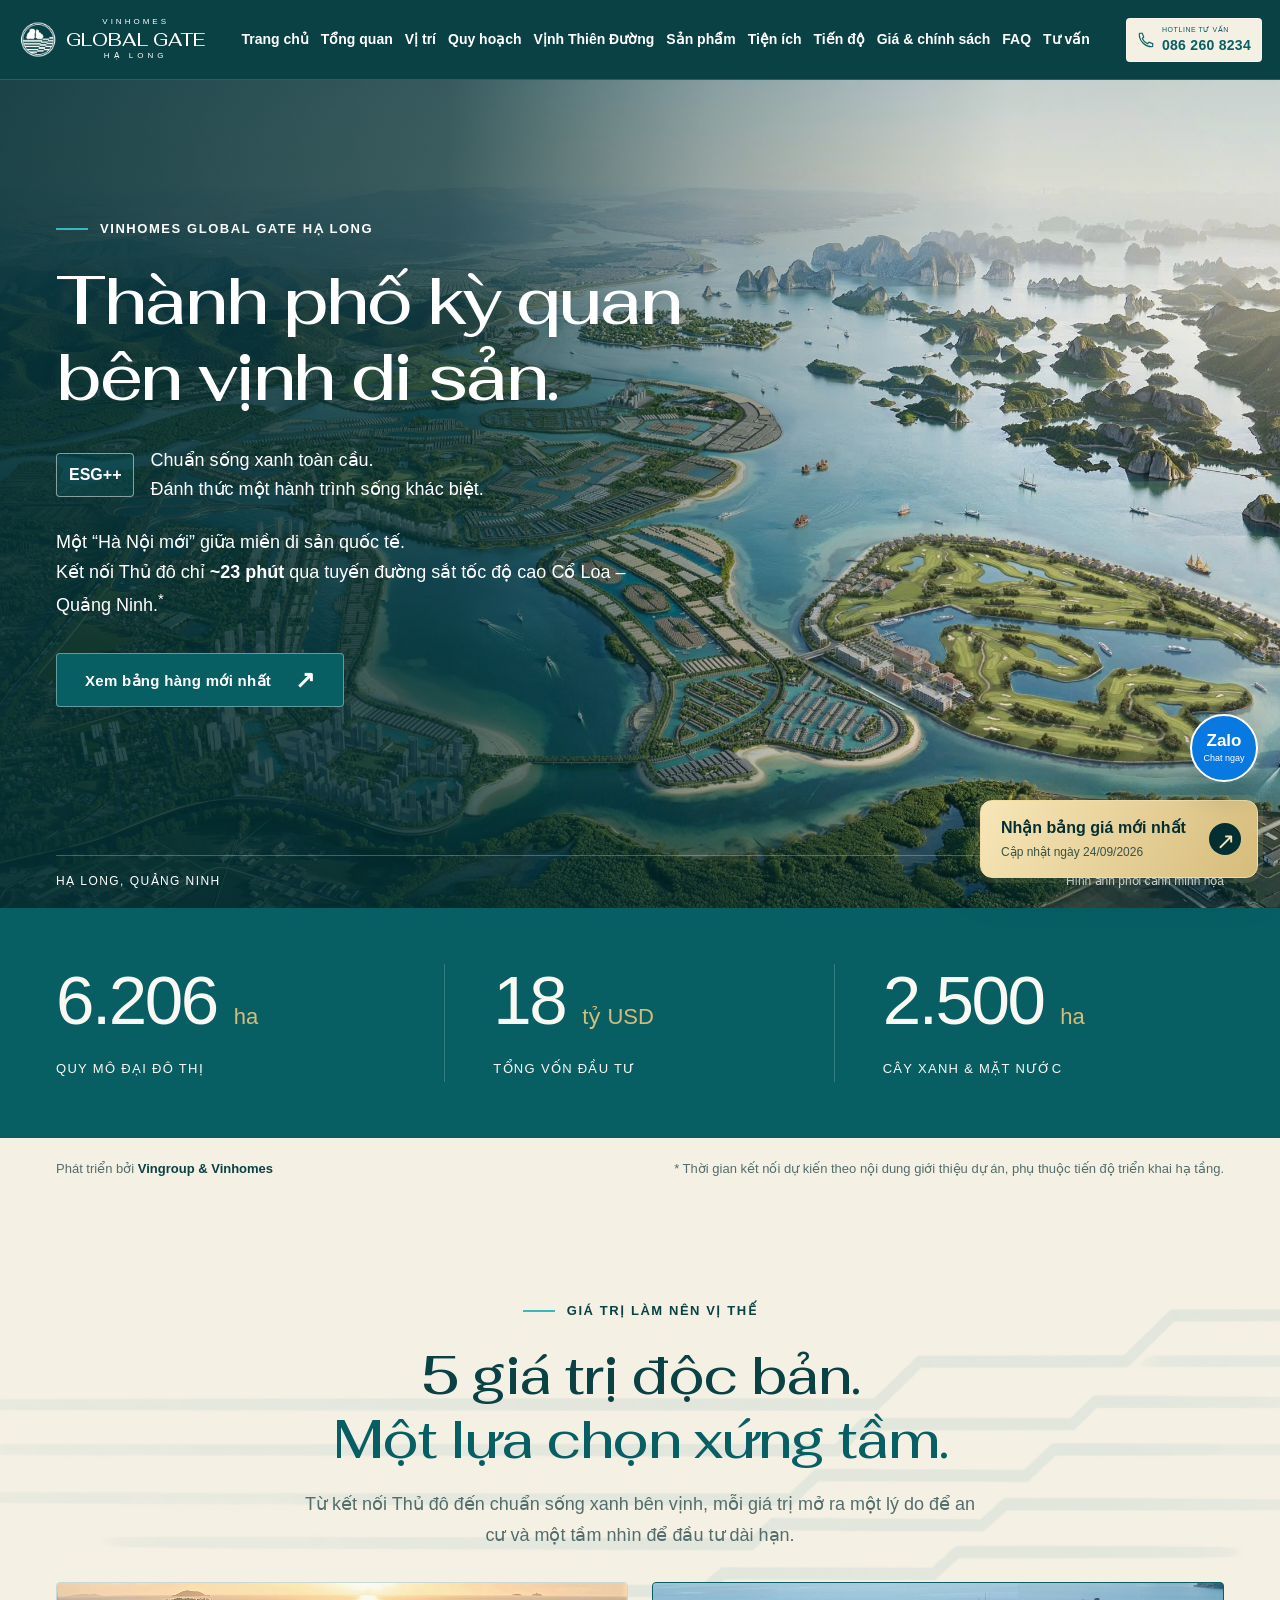
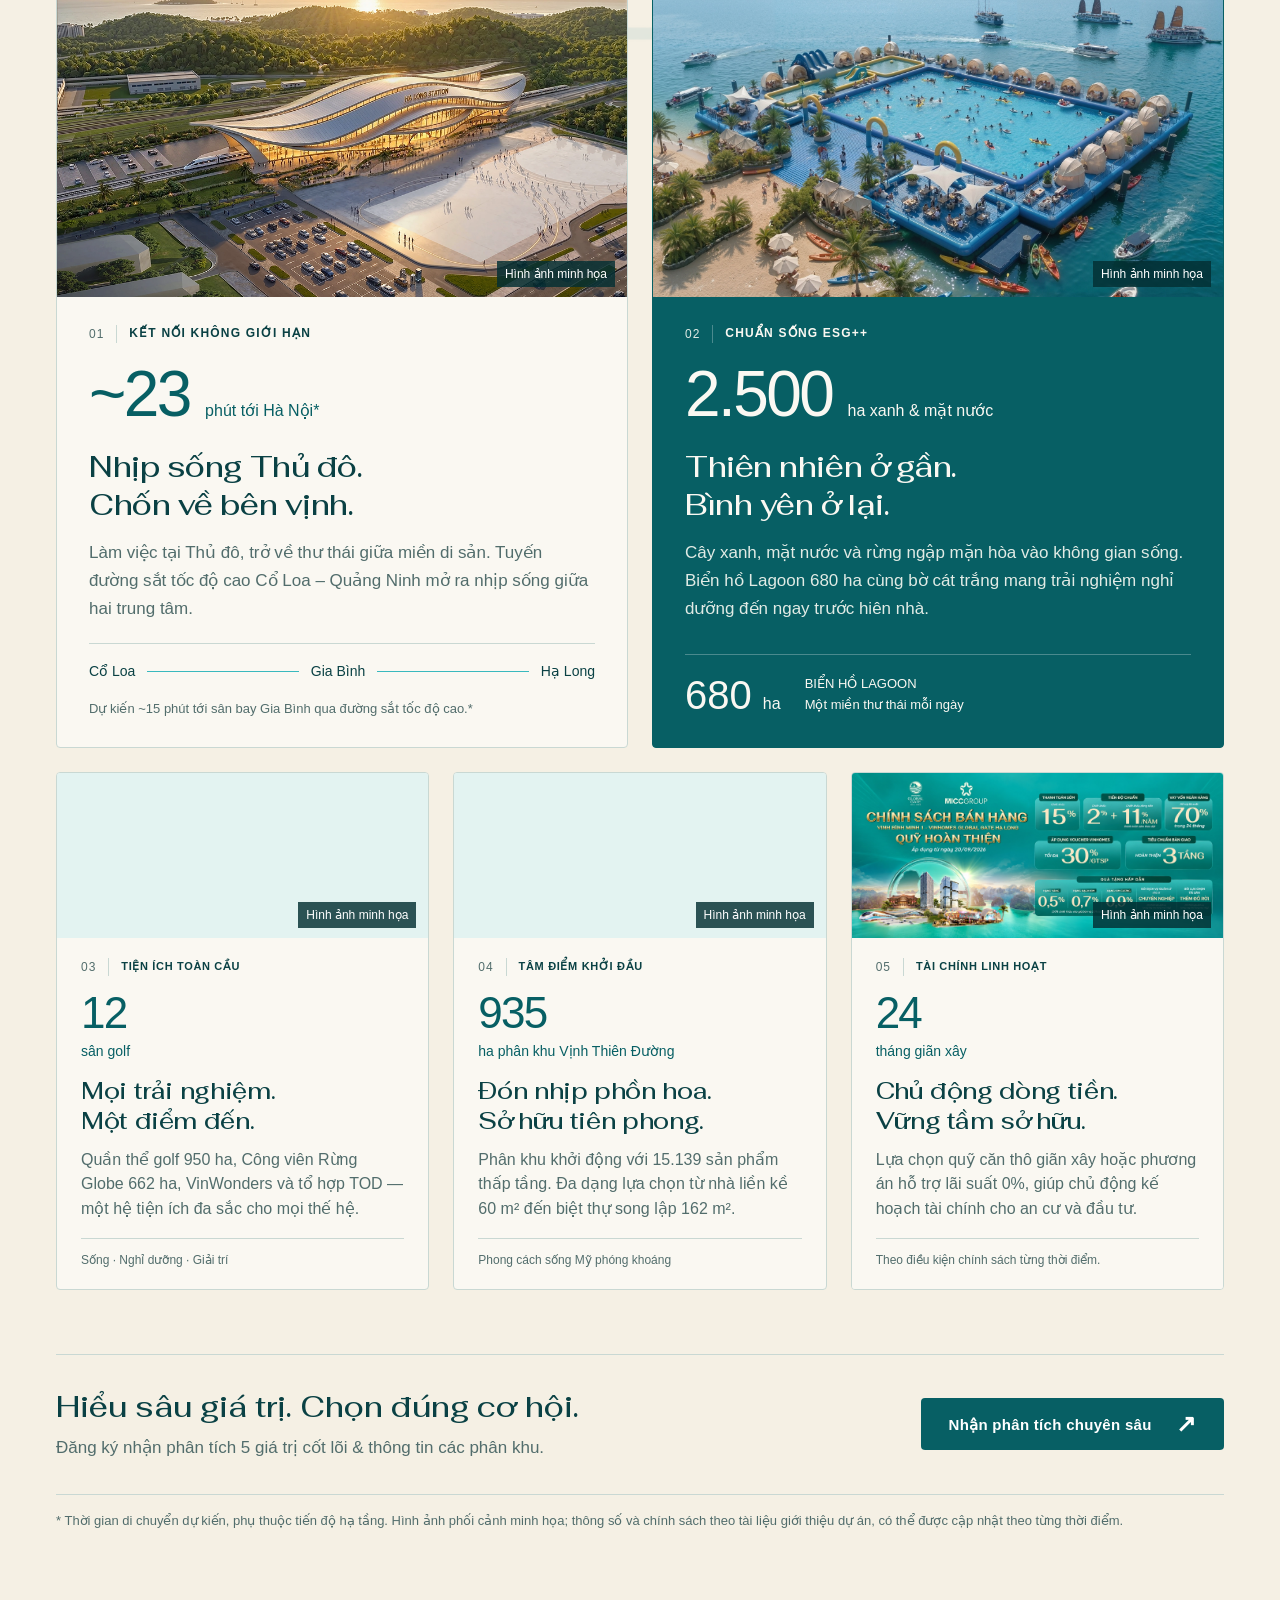
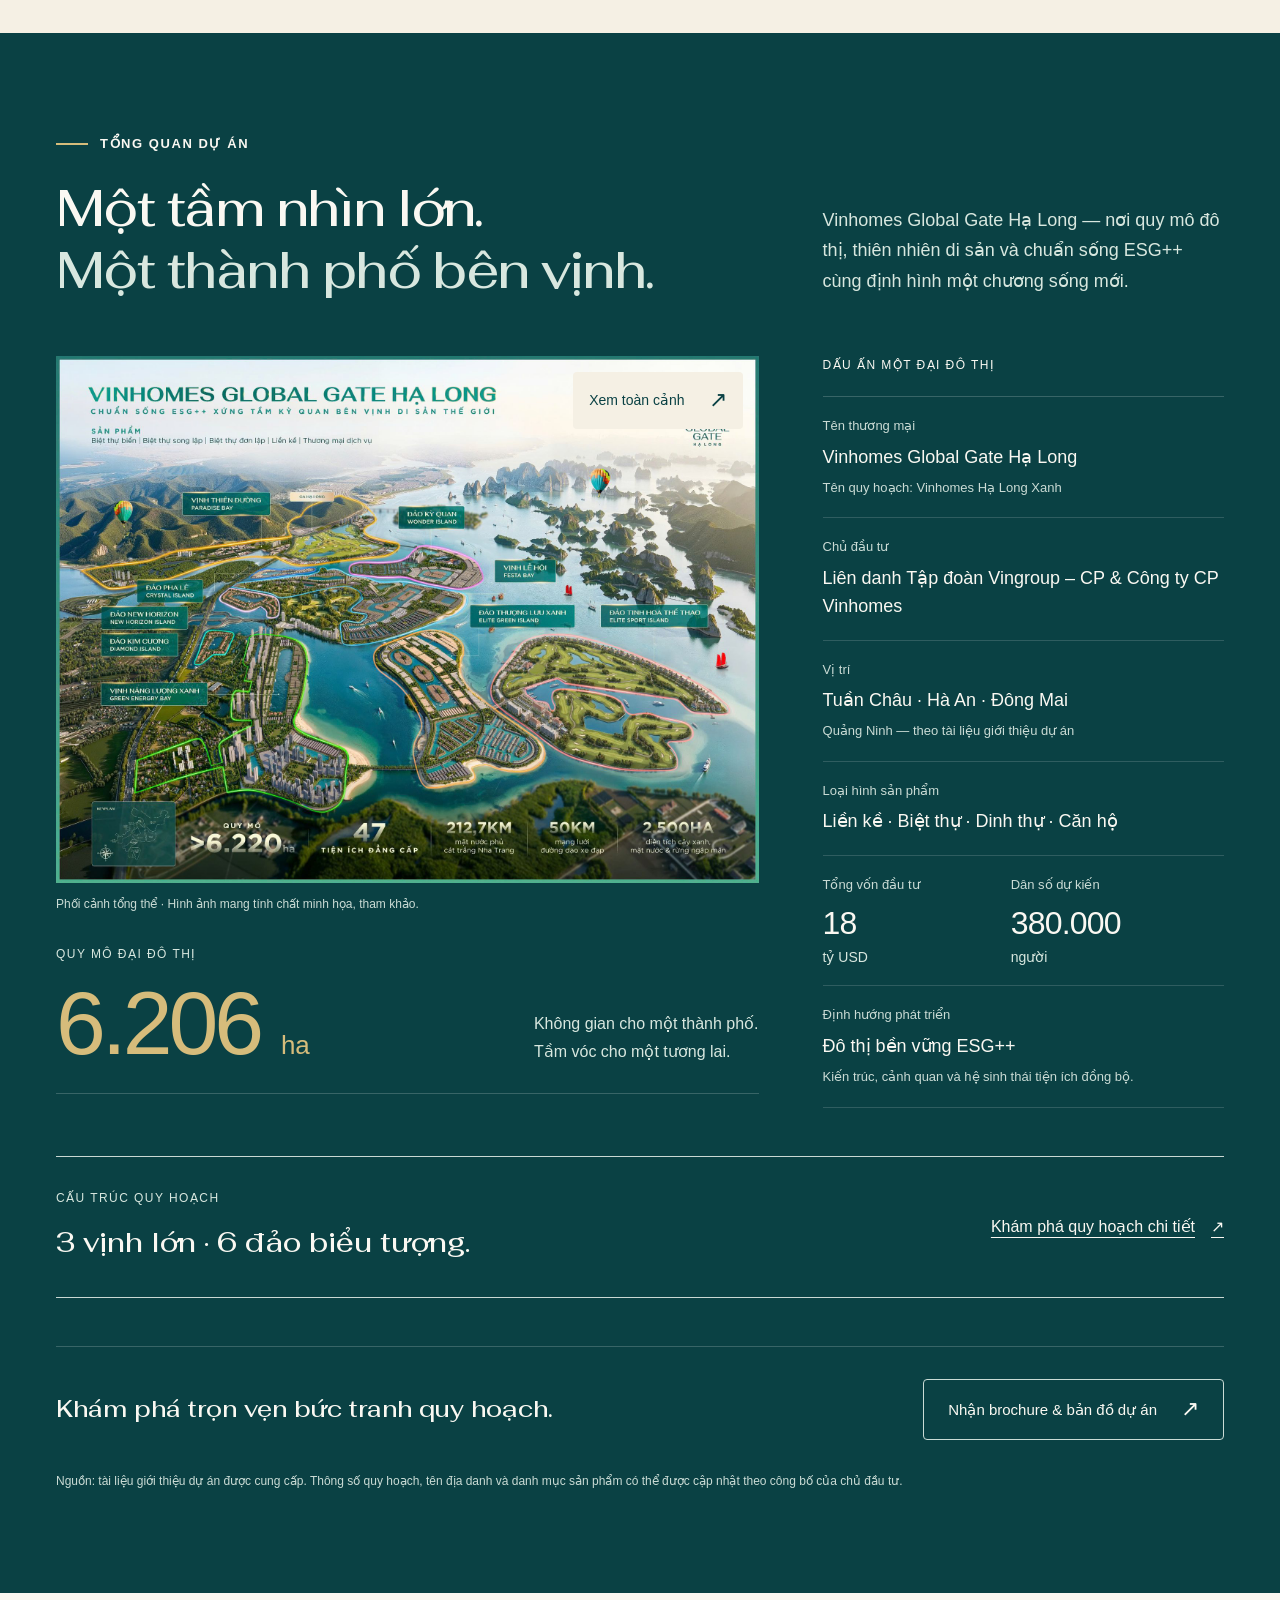
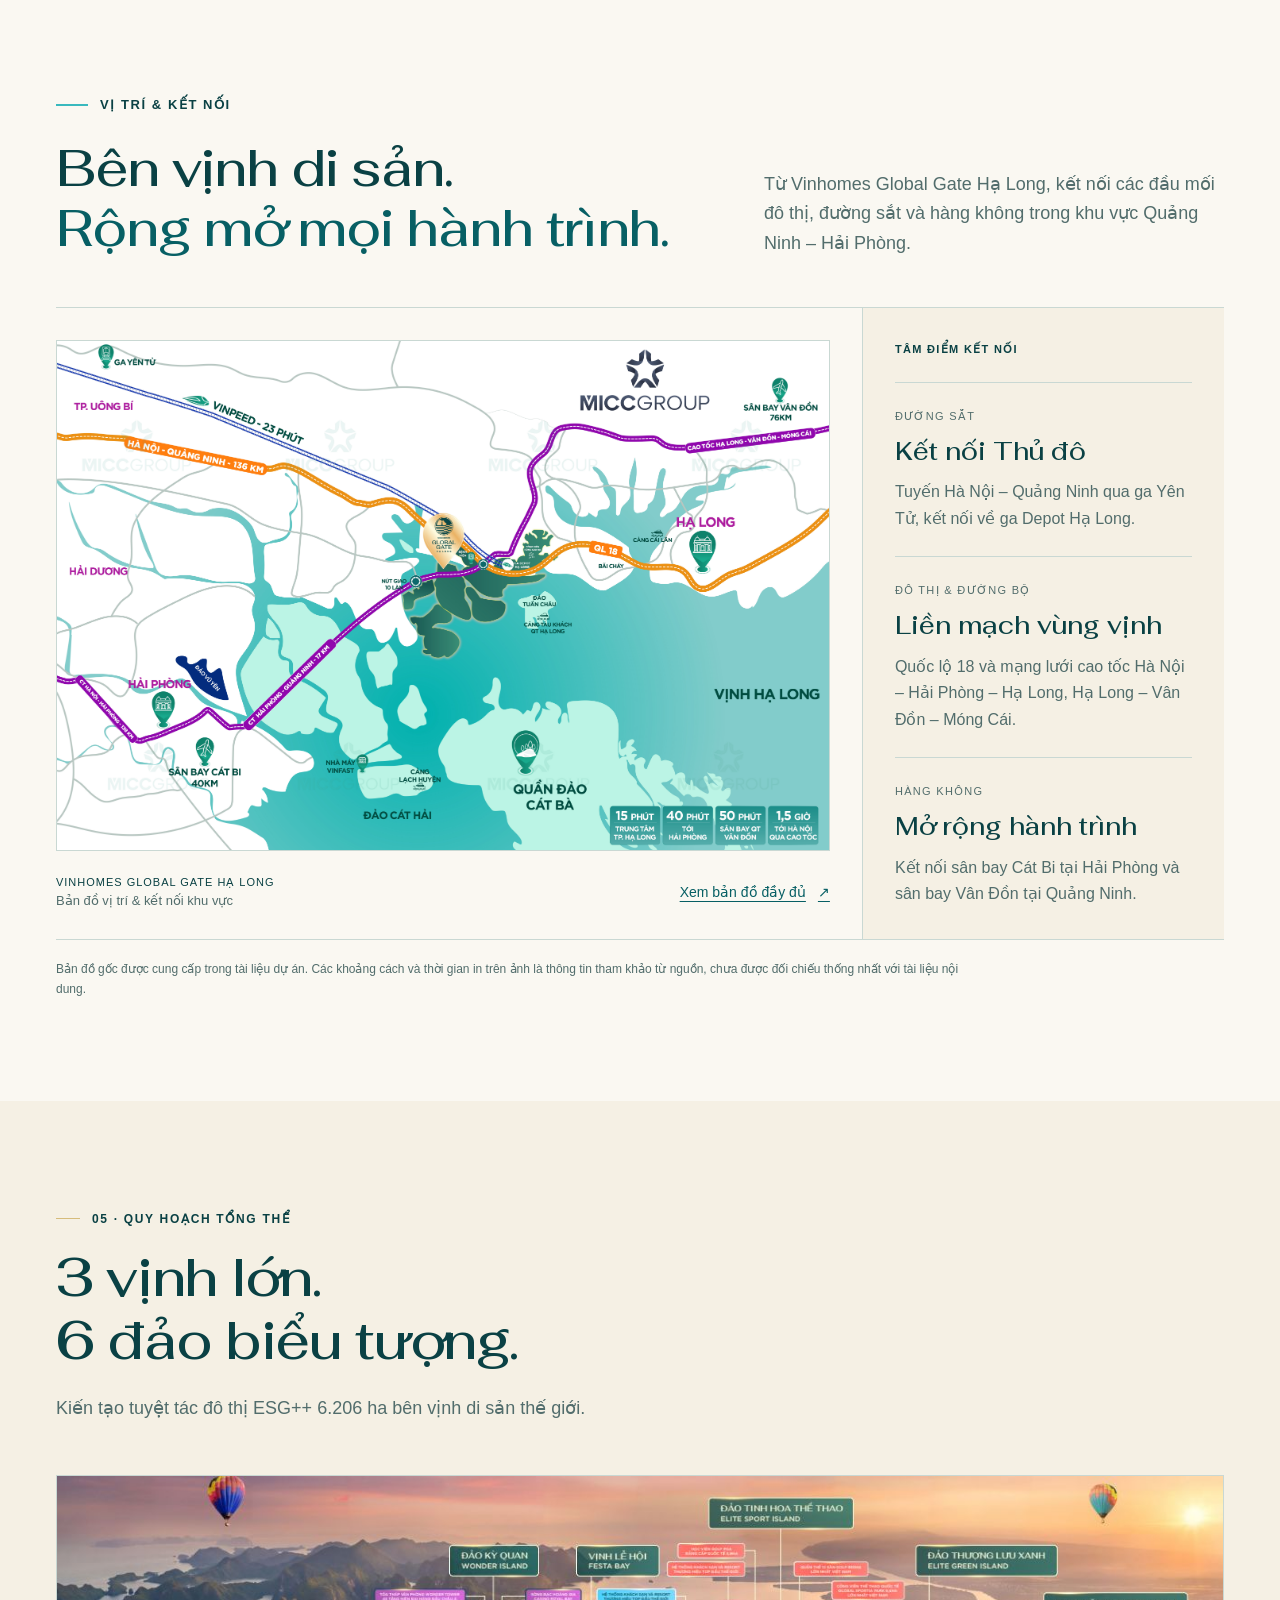
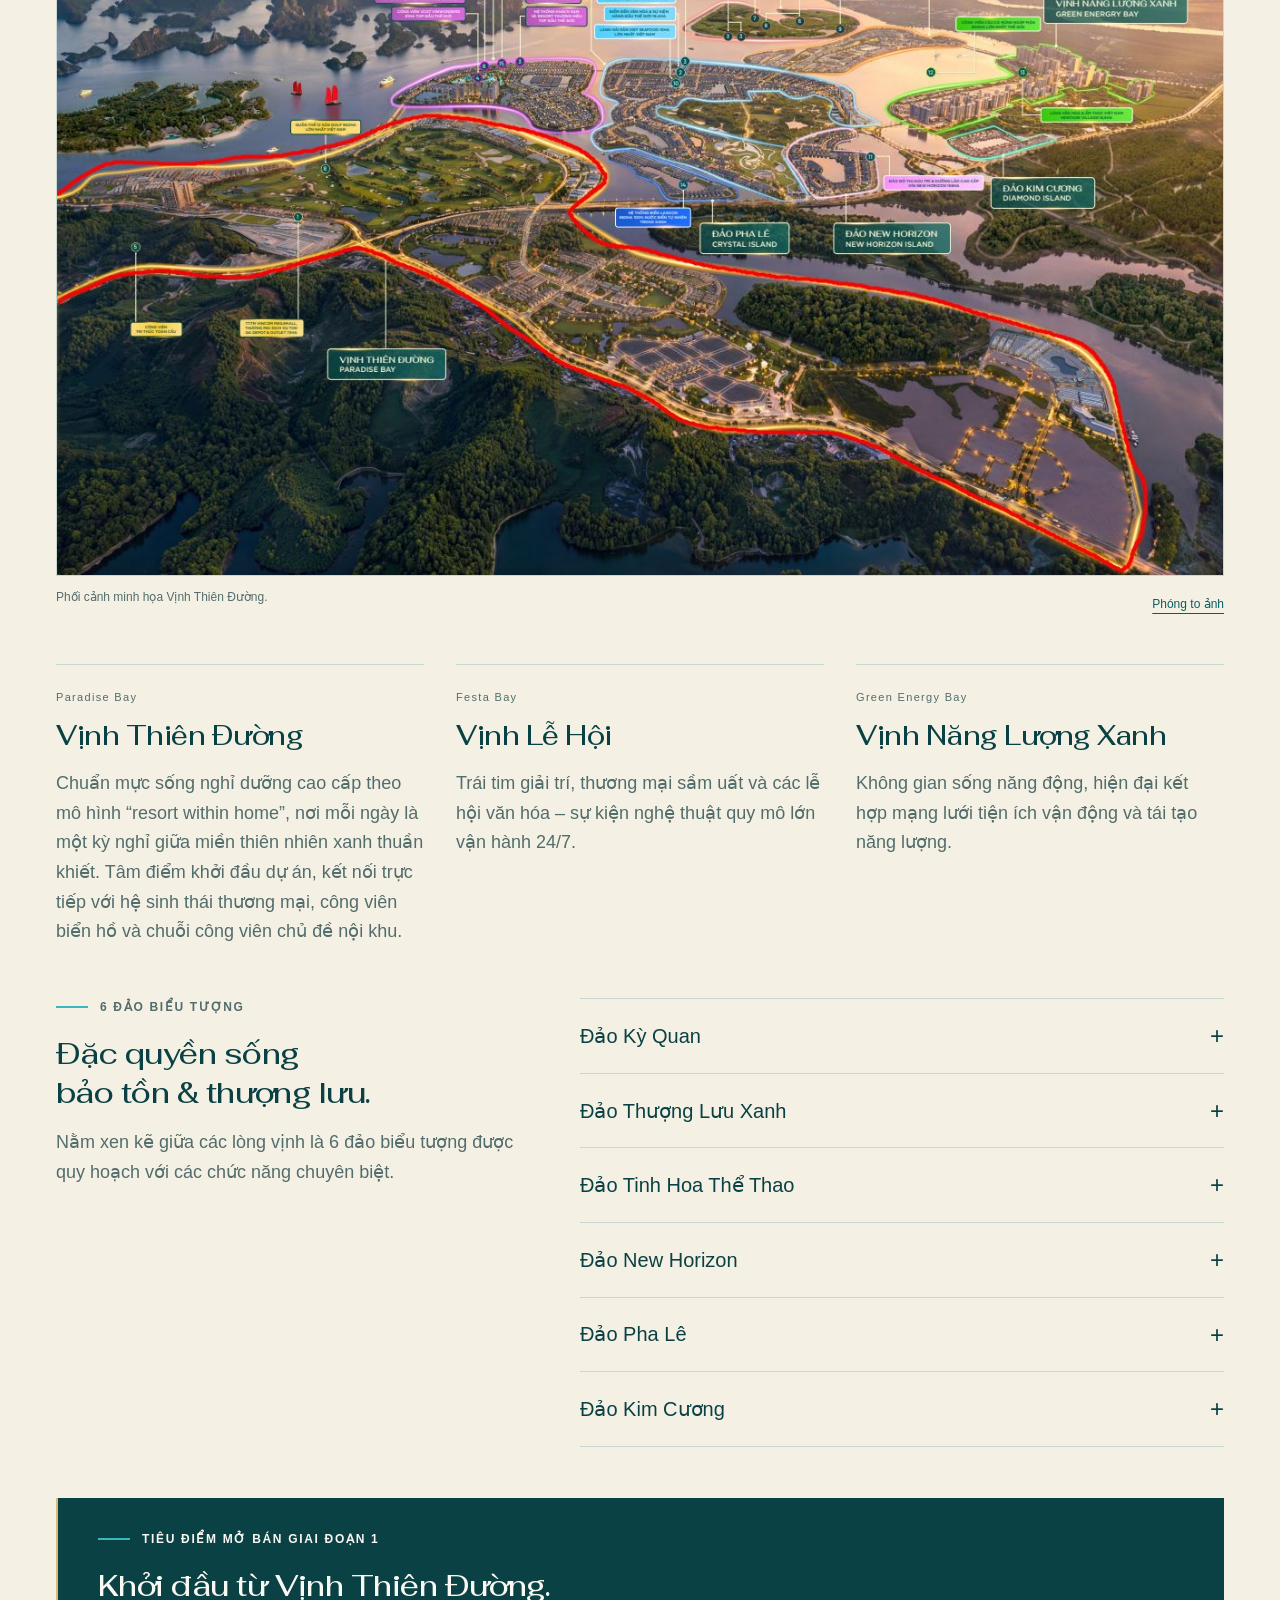
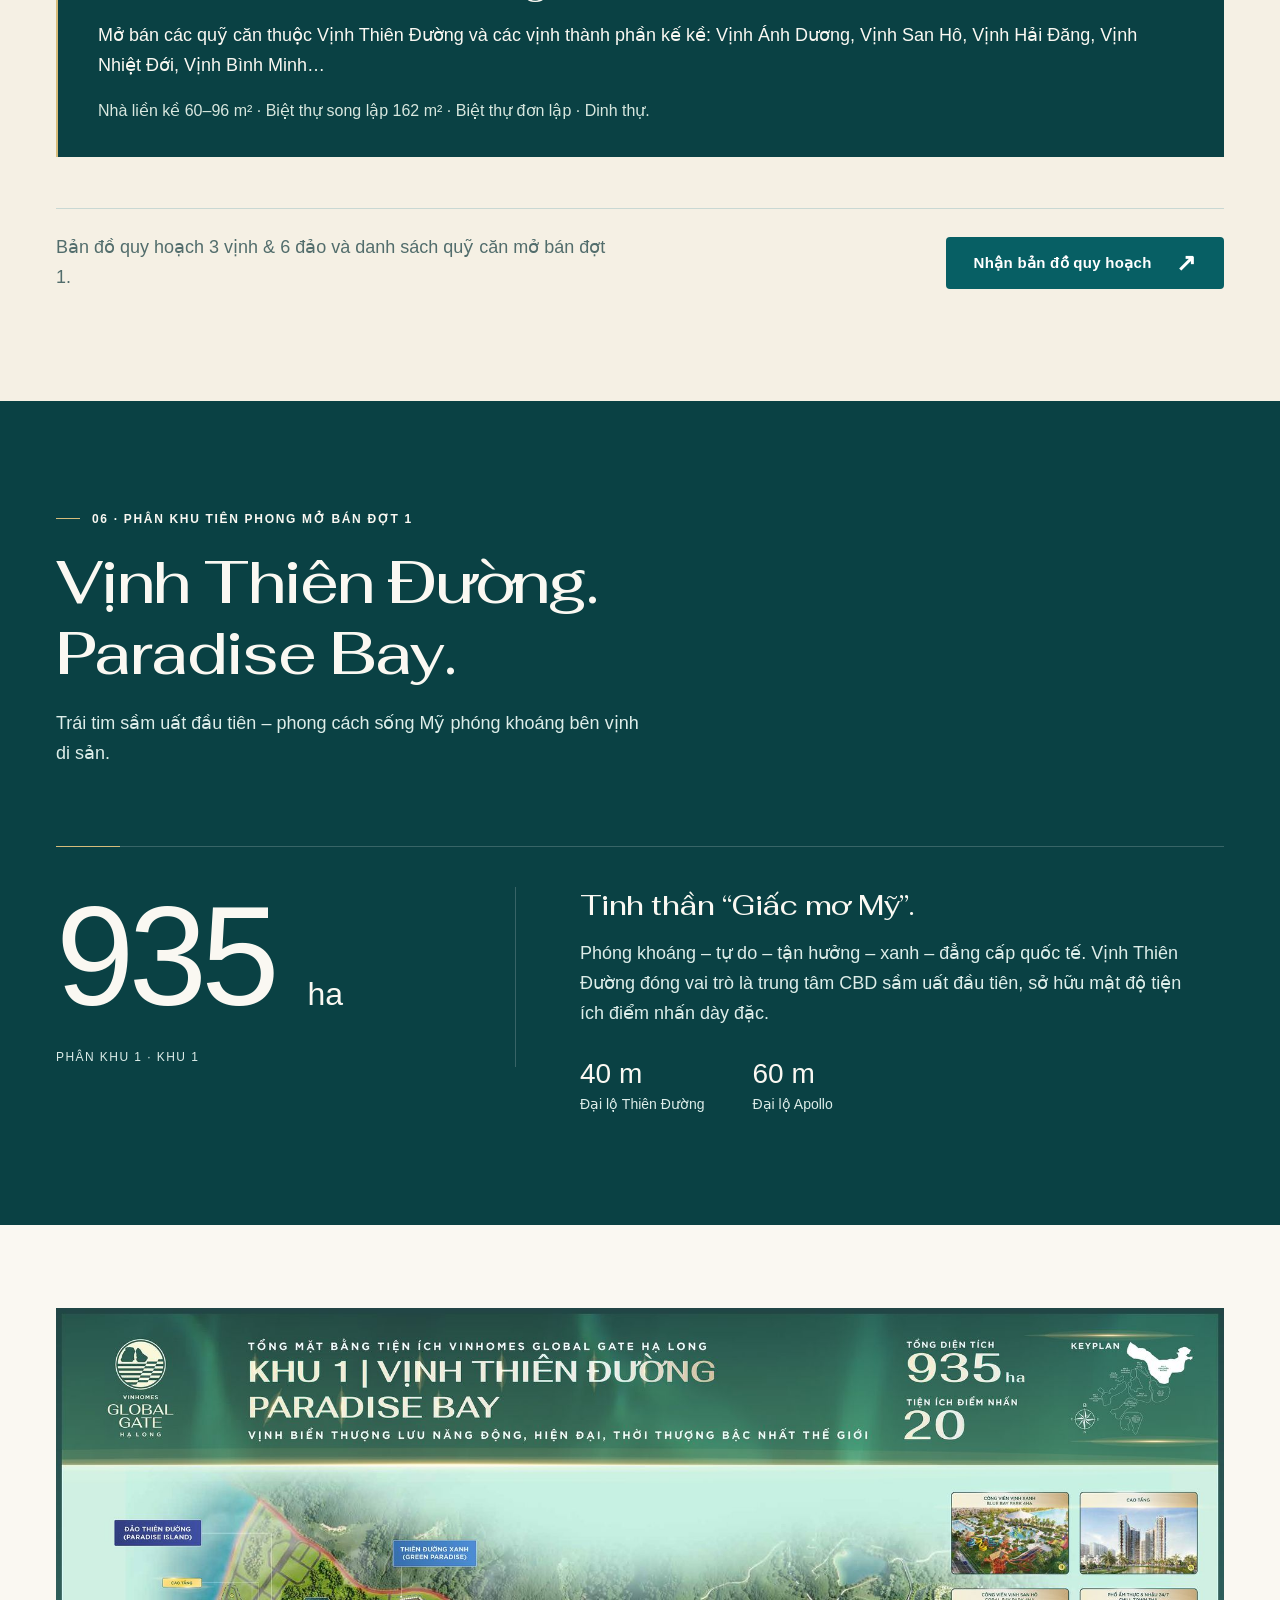
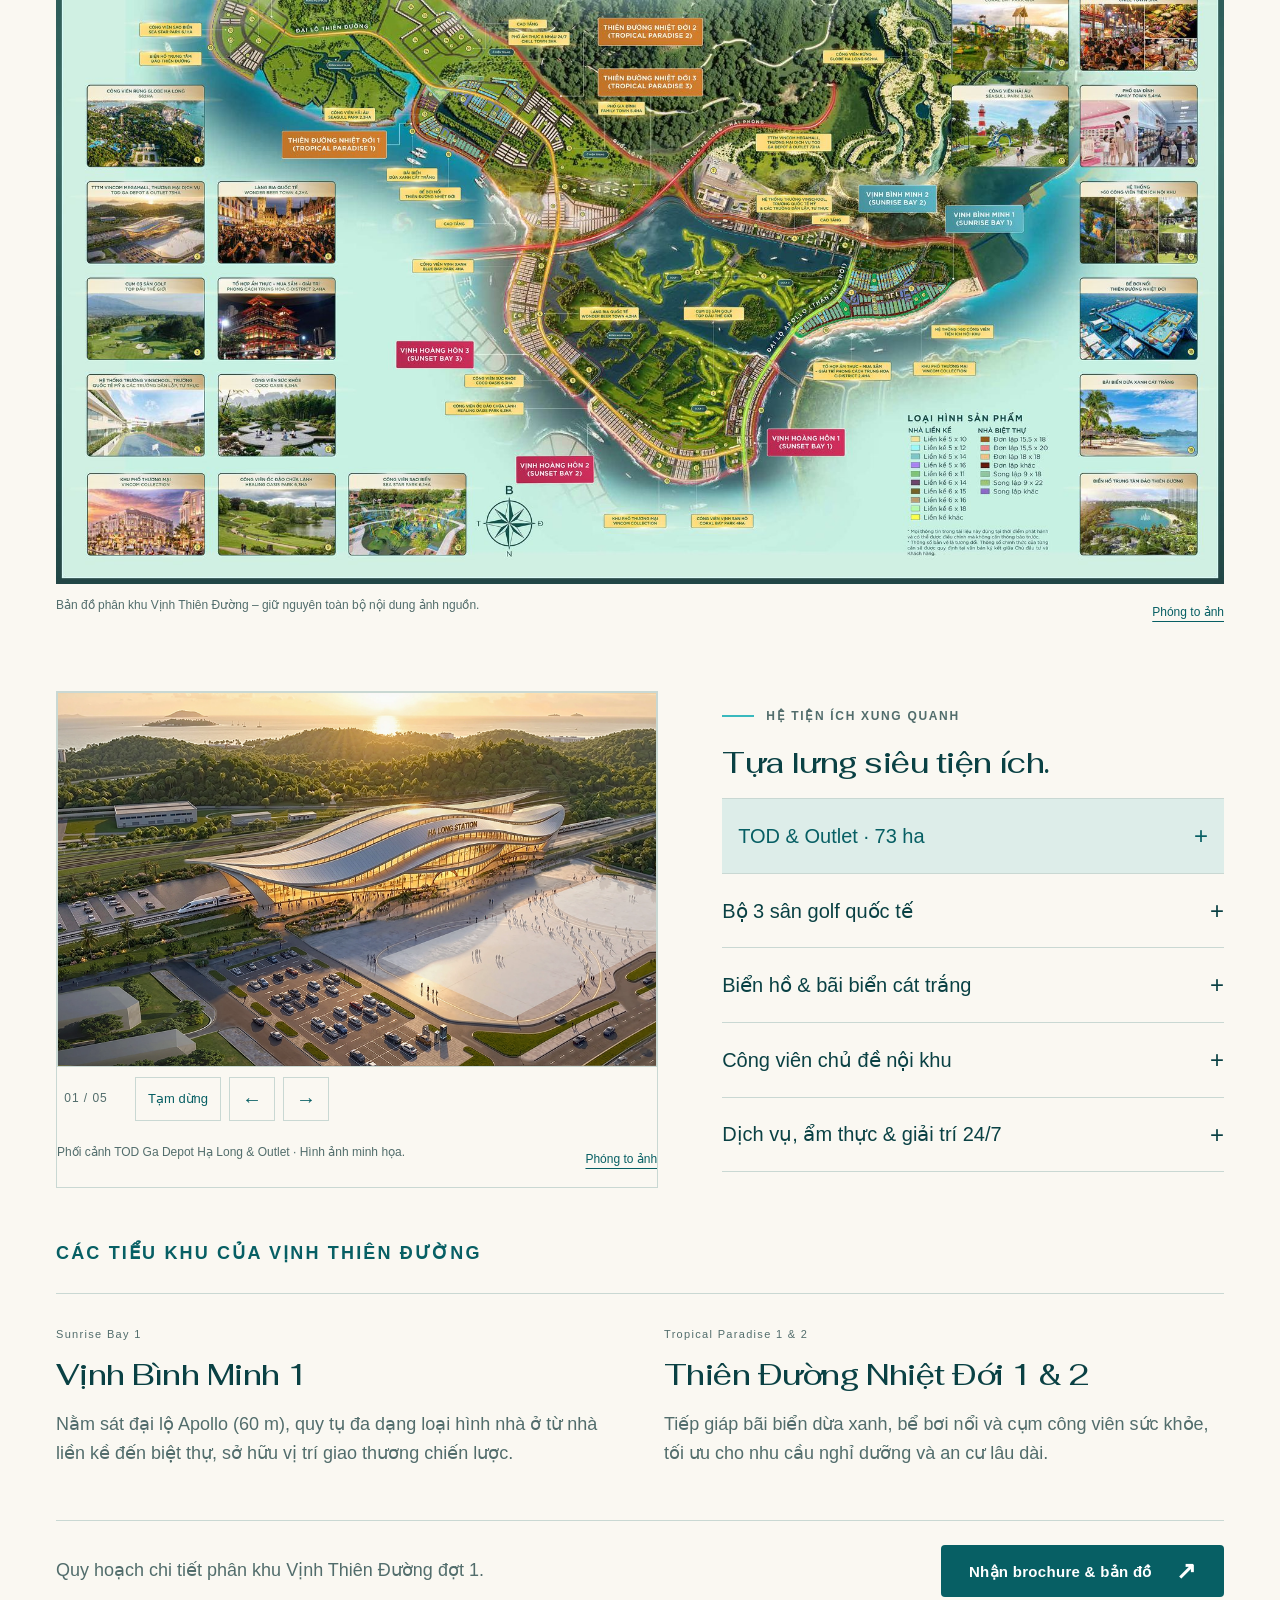
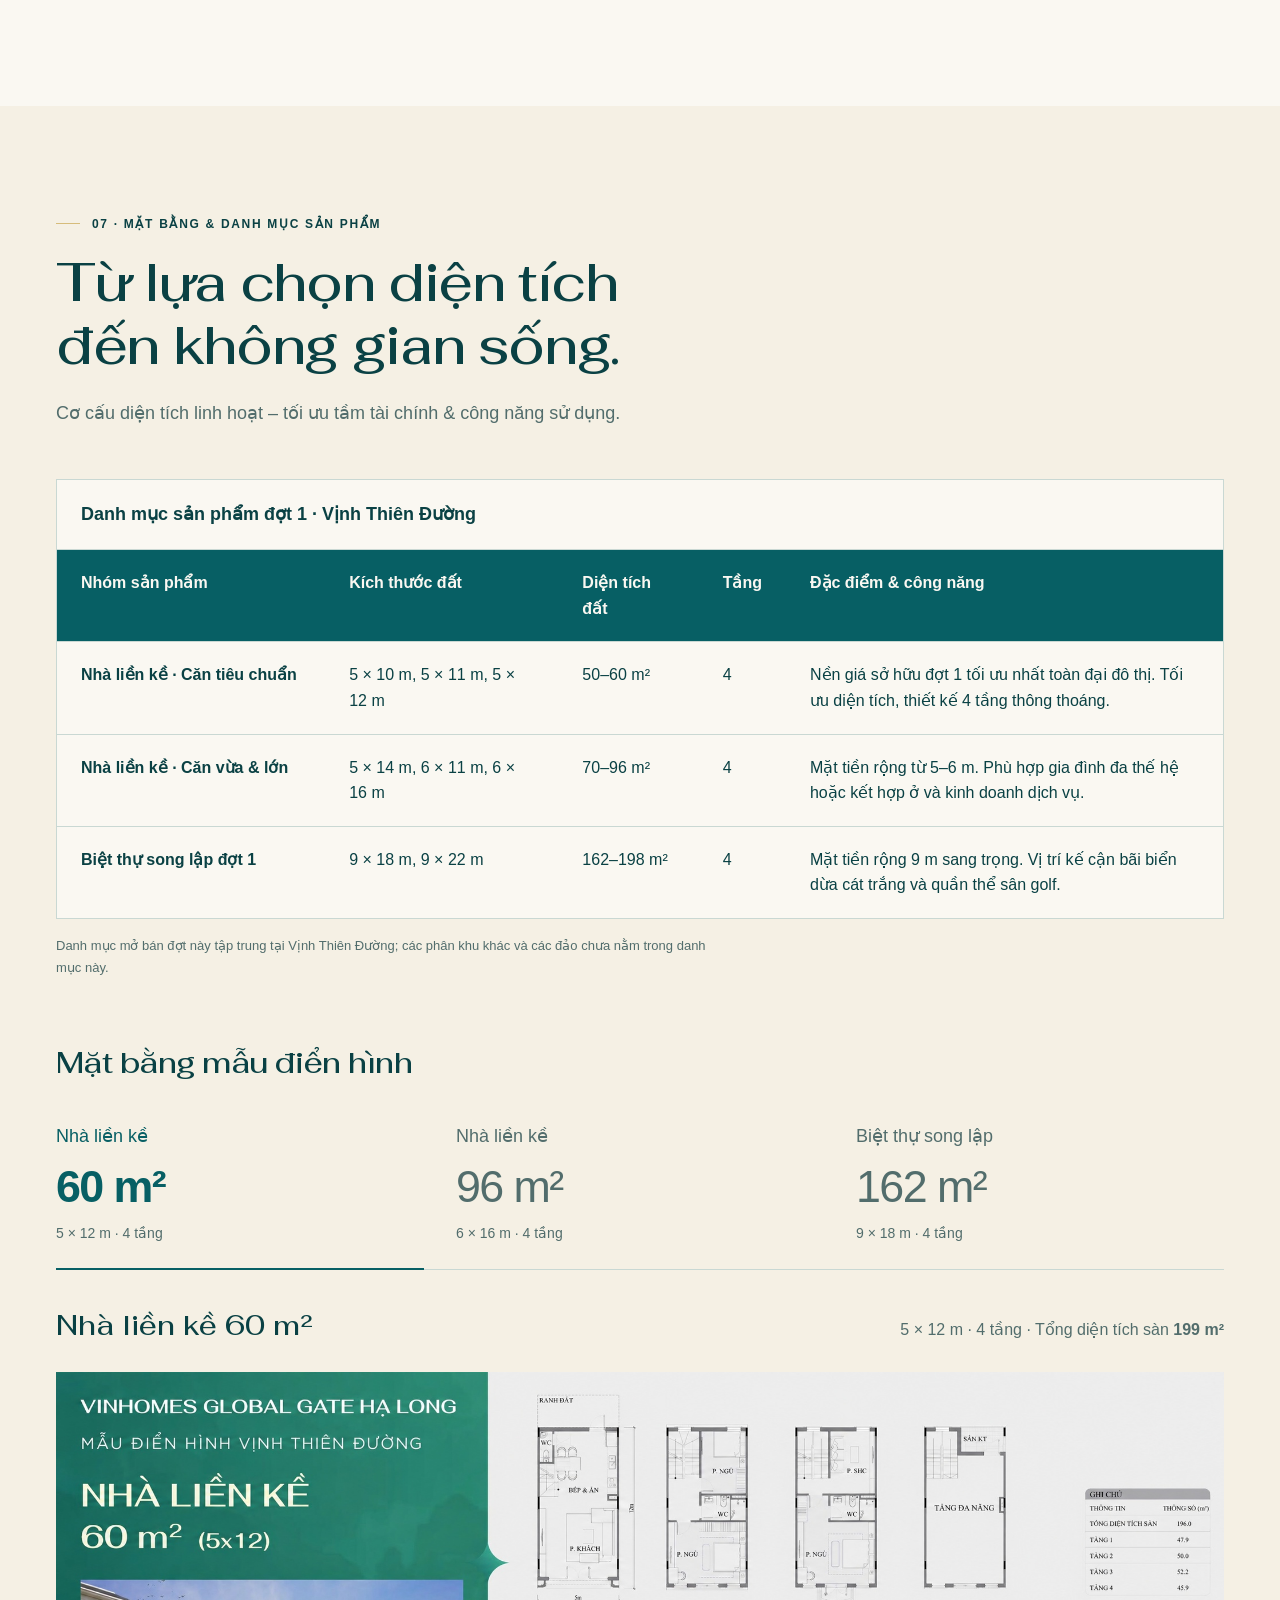
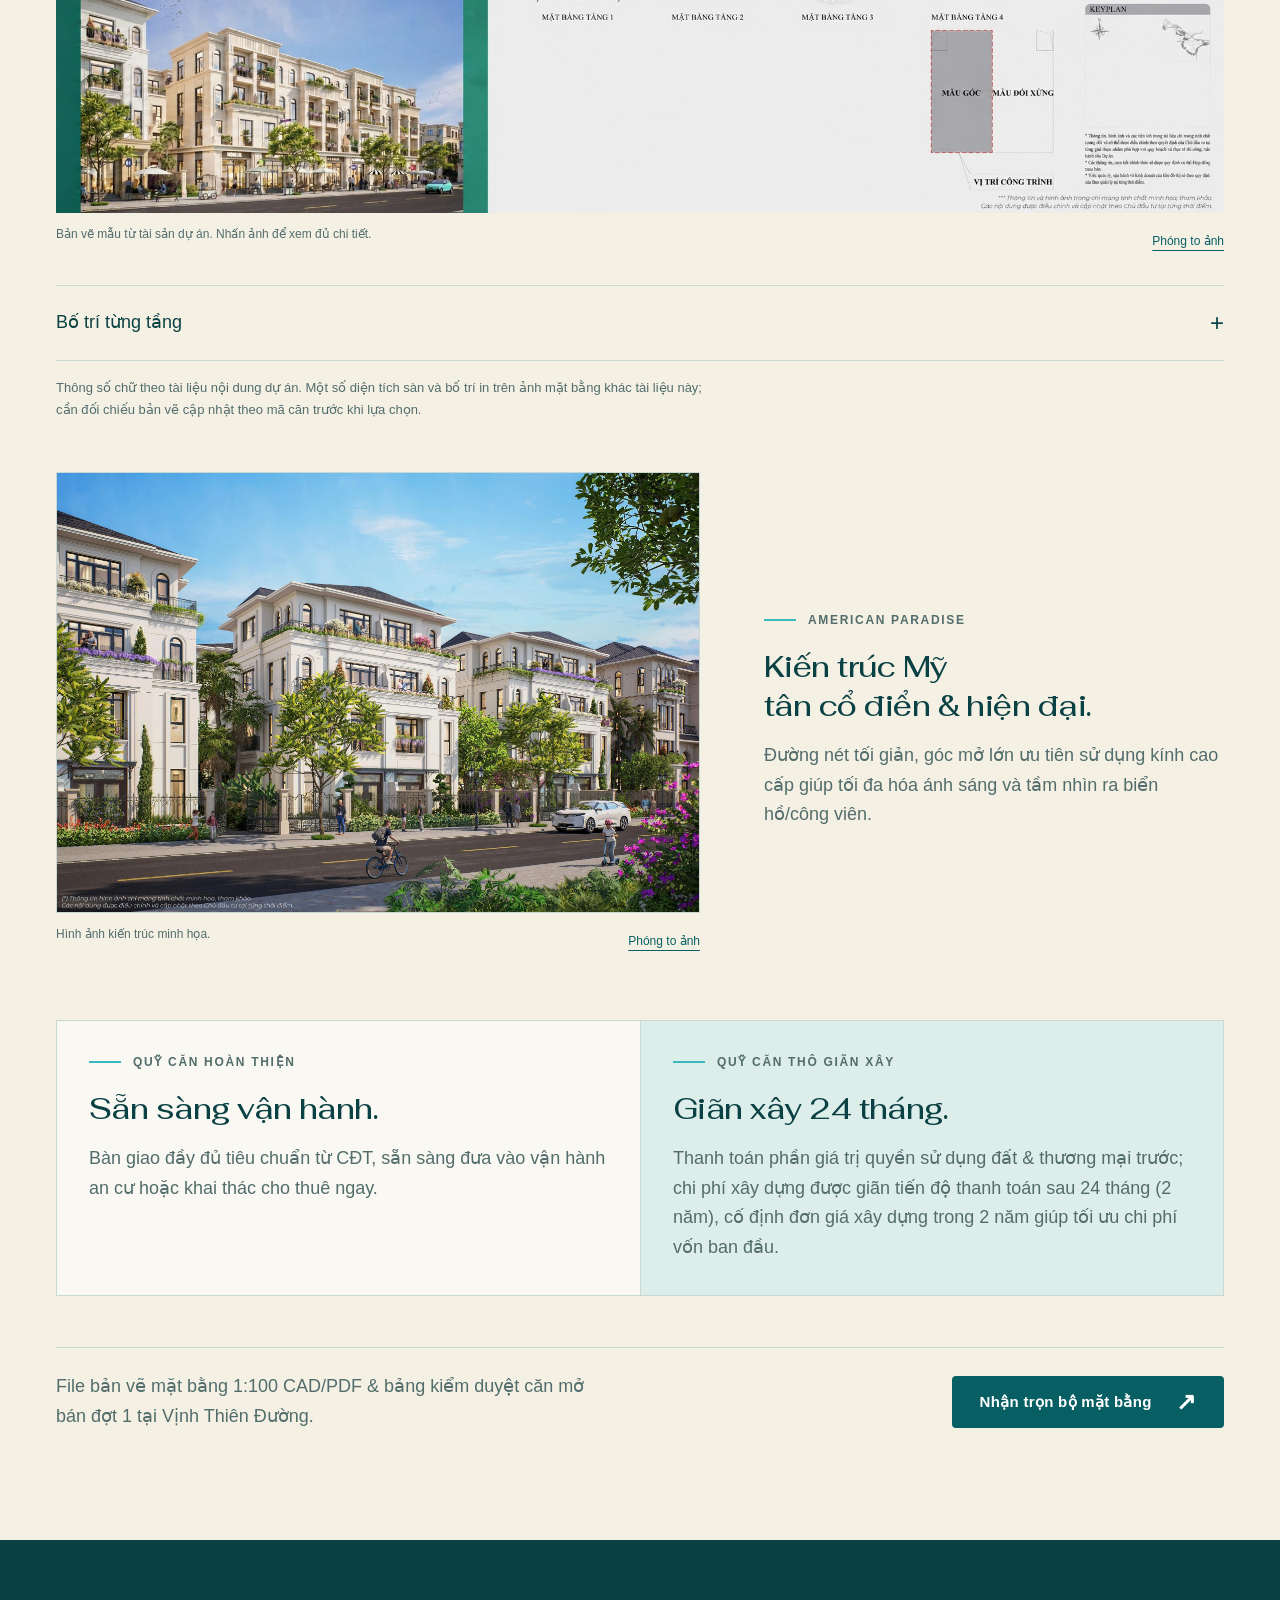
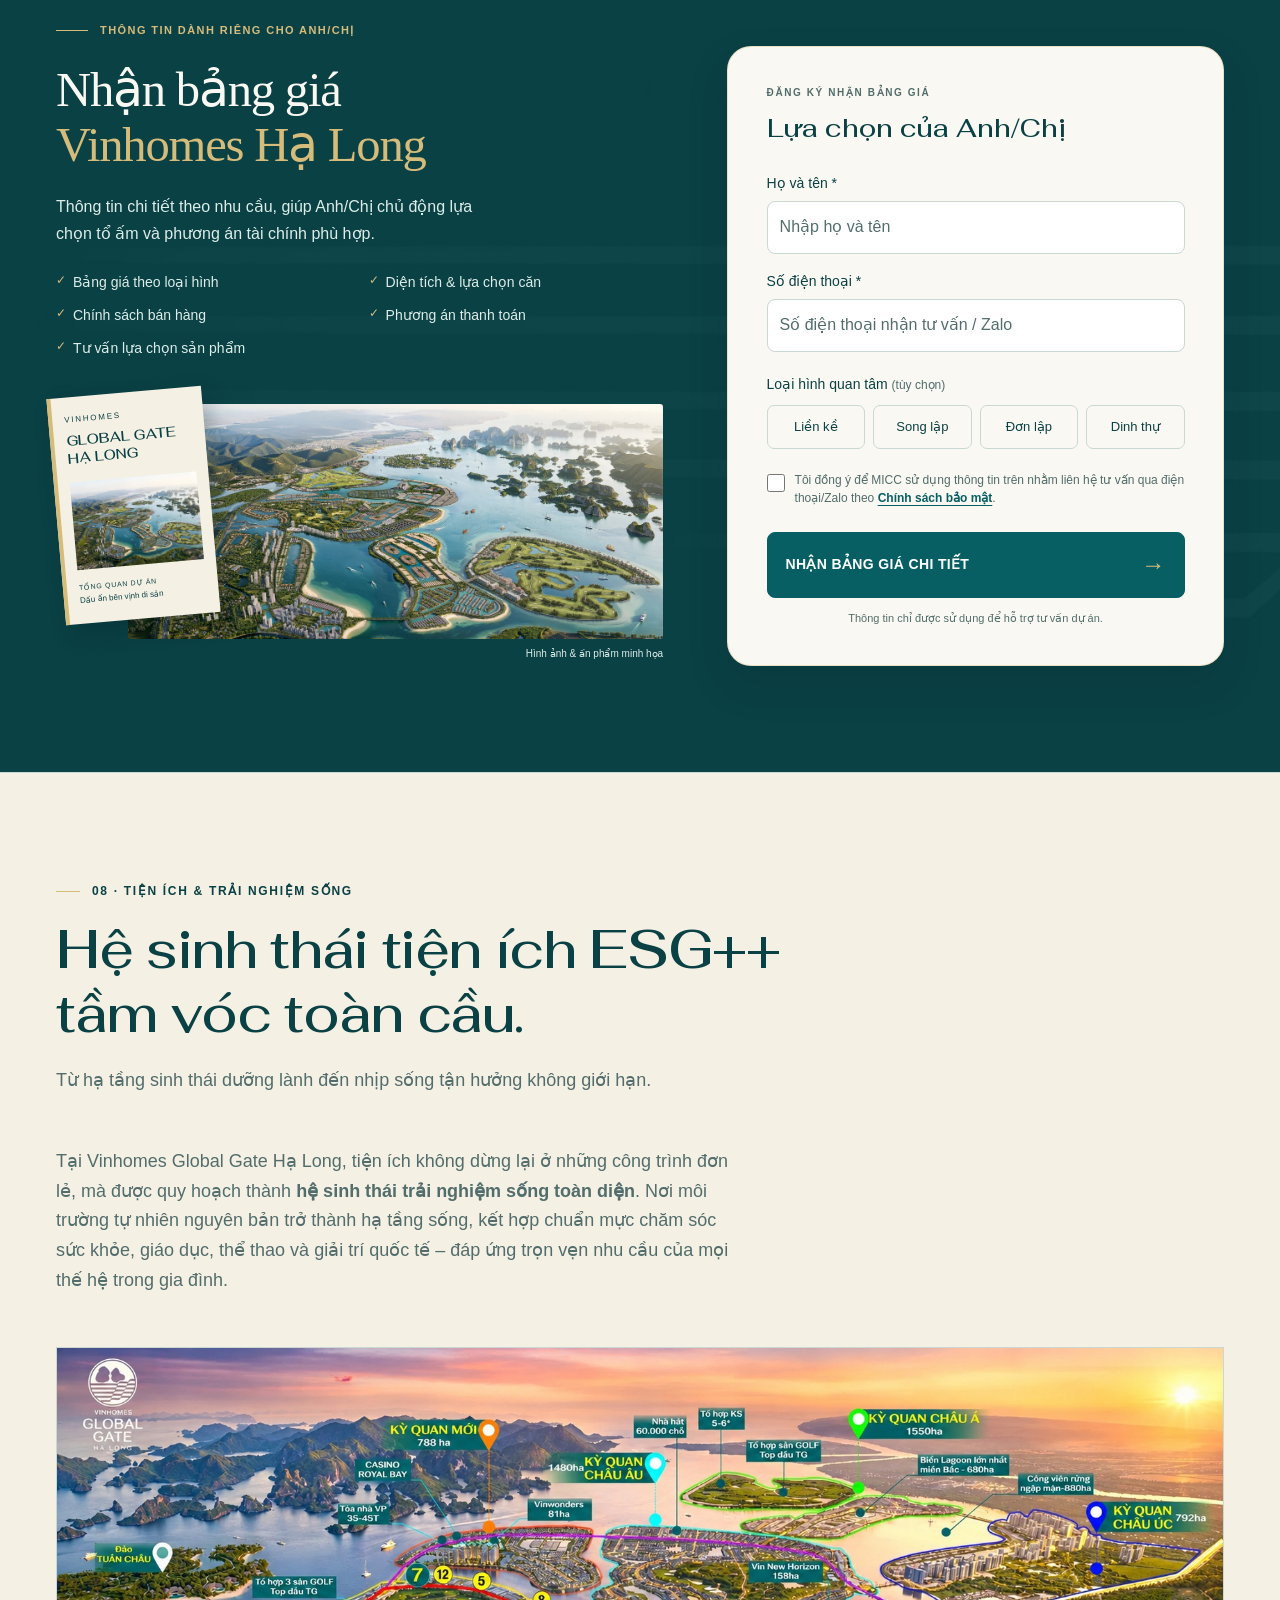
==== commit d8477edb: "Update landing page" ====
--- a/index.html
+++ b/index.html
@@ -238,8 +238,8 @@
     </div>
   </div>
 </section>
-<section class="batch-section amenities" id="tien-ich" aria-labelledby="amenities-title"><div class="wrap"><header class="batch-heading"><p class="section-kicker"><span></span>08 · TIỆN ÍCH & TRẢI NGHIỆM SỐNG</p><h2 id="amenities-title">Hệ sinh thái tiện ích ESG++<br>tầm vóc toàn cầu.</h2><p>Từ hạ tầng sinh thái dưỡng lành đến nhịp sống tận hưởng không giới hạn.</p></header><p class="experience-intro">Tại Vinhomes Global Gate Hạ Long, tiện ích không dừng lại ở những công trình đơn lẻ, mà được quy hoạch thành <strong>hệ sinh thái trải nghiệm sống toàn diện</strong>. Nơi môi trường tự nhiên nguyên bản trở thành hạ tầng sống, kết hợp chuẩn mực chăm sóc sức khỏe, giáo dục, thể thao và giải trí quốc tế – đáp ứng trọn vẹn nhu cầu của mọi thế hệ trong gia đình.</p><figure class="batch-media amenities-map"><a href="assets/images/ban-do-tien-ich.jpg" target="_blank" rel="noopener" aria-label="Phóng to bản đồ tiện ích Vinhomes Global Gate Hạ Long"><img src="assets/images/ban-do-tien-ich.jpg" alt="Bản đồ tiện ích Vinhomes Global Gate Hạ Long" width="1678" height="937" loading="lazy" decoding="async"></a><figcaption><span>Bản đồ tiện ích Vinhomes Global Gate Hạ Long</span><a href="assets/images/ban-do-tien-ich.jpg" target="_blank" rel="noopener">Phóng to ảnh ↗</a></figcaption></figure><article class="experience-chapter"><div class="experience-title"><span class="batch-label">01 / Wellness & Regenerative Living</span><h3>Sinh thái & sức khỏe dưỡng lành</h3><p>Chuyển hóa không gian tự nhiên thành liệu trình phục hồi Thân – Tâm – Trí mỗi ngày ngay trước hiên nhà.</p></div><figure class="batch-media"><a href="assets/images/tien ich/vinhome-global-gate-bien-ho-lagoon-tien-ich.jpg" target="_blank" rel="noopener" aria-label="Phóng to ảnh: Phối cảnh biển hồ Lagoon"><img src="assets/images/tien ich/vinhome-global-gate-bien-ho-lagoon-tien-ich.jpg" alt="Phối cảnh biển hồ Lagoon" width="1685" height="933" loading="lazy" decoding="async"></a><figcaption>Hình ảnh phối cảnh minh họa từ tài liệu dự án. <a href="assets/images/tien ich/vinhome-global-gate-bien-ho-lagoon-tien-ich.jpg" target="_blank" rel="noopener">Phóng to ảnh</a></figcaption></figure><div class="experience-content"><div class="experience-metrics"><p><strong>680</strong><span>ha Lagoon</span></p><p><strong>50</strong><span>km đường dạo</span></p></div><div><details class="batch-detail"><summary>Biển Hồ Lagoon 680 ha &amp; 50km Cung Đường Dạo Bộ/Xe Đạp<span aria-hidden="true">+</span></summary><div><p>Cư dân bắt đầu ngày mới bằng nhịp chạy bộ hoặc đạp xe ven biển dọc mạng lưới 50km đường dạo xanh mát; thả mình giữa làn nước biển hồ Lagoon 680 ha được xử lý lọc trong xanh 100% tự nhiên cùng bờ cát trắng mịn.</p></div></details><details class="batch-detail"><summary>Lá Phổi Xanh Công Viên Rừng Globe Hạ Long (662 ha)<span aria-hidden="true">+</span></summary><div><p>Tận hưởng không khí thuần khiết từ 662 ha diện tích rừng tự nhiên, tích hợp các tuyến đường dạo tán rừng, đài quan sát và khu cắm trại ngoài trời dành cho gia đình vào mỗi cuối tuần.</p></div></details><details class="batch-detail"><summary>Công Viên Câu Cá Rừng Ngập Mặn Wonder Mangrove (800 ha)<span aria-hidden="true">+</span></summary><div><p>Không gian thư giãn độc bản giữa hệ sinh thái rừng ngập mặn bao bao bọc, mang đến trải nghiệm chèo thuyền kayak, câu cá sinh thái và khám phá tự nhiên nguyên sơ.</p></div></details></div></div></article><article class="experience-chapter"><div class="experience-title"><span class="batch-label">02 / Sports & Entertainment</span><h3>Thể thao & giải trí</h3><p>Nơi hội tụ giới tinh hoa, kết nối cộng đồng quốc tế và mang đến nhịp sống lễ hội vận hành 24/7.</p></div><figure class="batch-media"><a href="assets/images/tien ich/nha-hat-va-san-khau-ngoai-troi.jpeg" target="_blank" rel="noopener" aria-label="Phóng to ảnh: Phối cảnh Wonder Theatre và sân khấu ngoài trời"><img src="assets/images/tien ich/nha-hat-va-san-khau-ngoai-troi.jpeg" alt="Phối cảnh Wonder Theatre và sân khấu ngoài trời" width="2560" height="1428" loading="lazy" decoding="async"></a><figcaption>Hình ảnh phối cảnh minh họa từ tài liệu dự án. <a href="assets/images/tien ich/nha-hat-va-san-khau-ngoai-troi.jpeg" target="_blank" rel="noopener">Phóng to ảnh</a></figcaption></figure><div class="experience-content"><div class="experience-metrics"><p><strong>12</strong><span>sân golf · 950 ha</span></p><p><strong>4,5</strong><span>ha Học viện PGA</span></p></div><div><details class="batch-detail"><summary>Quần Thể 12 Sân Golf (950 ha) &amp; Học Viện Golf PGA (4,5 ha)<span aria-hidden="true">+</span></summary><div><p>Điểm đến rèn luyện sức khỏe và mở rộng mạng lưới kết nối kinh doanh thượng lưu tại quần thể sân golf quy mô hàng đầu khu vực, được tư vấn thiết kế bởi các đơn vị quốc tế danh tiếng (như CDP) và đào tạo theo chuẩn PGA.</p></div></details><details class="batch-detail"><summary>Tổ Hợp Văn Hóa &amp; Sự Kiện Quốc Tế (16,4 ha)<span aria-hidden="true">+</span></summary><div><p>Thưởng thức các chương trình nghệ thuật đỉnh cao tại <strong>Nhà hát Wonder Theatre 3.000 chỗ</strong>, hoặc hòa mình vào không khí đại nhạc hội toàn cầu tại <strong>Sân khấu ngoài trời view biển 60.000 chỗ</strong> lớn nhất Việt Nam.</p></div></details><details class="batch-detail"><summary>Đảo Vui Chơi Giải Trí VinWonders (81 ha) &amp; Bến Du Thuyền Wonder Marina<span aria-hidden="true">+</span></summary><div><p>Hành trình khám phá các công viên chủ đề thế giới, thủy cung, công viên nước cùng đặc quyền cập bến du thuyền riêng cho những chuyến thưởng ngoạn Vịnh Di sản.</p></div></details></div></div></article><article class="experience-chapter"><div class="experience-title"><span class="batch-label">03 / Family, Health & Commerce</span><h3>Gia đình, y tế & thương mại</h3><p>Nền tảng vững chắc cho cuộc sống an cư lâu dài, nuôi dưỡng thế hệ tương lai và phụng sự tuổi vàng.</p></div><figure class="batch-media"><a href="assets/images/tien ich/ga-tod-ha-long-station.webp" target="_blank" rel="noopener" aria-label="Phóng to ảnh: Phối cảnh TOD Ga Depot & Outlet"><img src="assets/images/tien ich/ga-tod-ha-long-station.webp" fetchpriority="low" alt="Phối cảnh TOD Ga Depot & Outlet" width="2023" height="1172" loading="lazy" decoding="async"></a><figcaption>Hình ảnh phối cảnh minh họa từ tài liệu dự án. <a href="assets/images/tien ich/ga-tod-ha-long-station.webp" target="_blank" rel="noopener">Phóng to ảnh</a></figcaption></figure><div class="experience-content"><div class="experience-metrics"><p><strong>158</strong><span>ha New Horizon Island</span></p><p><strong>73</strong><span>ha TOD & Outlet</span></p></div><div><details class="batch-detail"><summary>Tổ Hợp Y Tế &amp; Chăm Sóc Tuổi Vàng (New Horizon Island 158 ha)<span aria-hidden="true">+</span></summary><div><p>Bệnh viện Quốc tế 5 sao <strong>Vinmec Cleveland Clinic (14 ha)</strong> hợp tác với hệ thống y tế hàng đầu Hoa Kỳ, kết hợp Làng sức khỏe VinBeauty (2,4 ha) và Trung tâm tuổi vàng Vin New Horizon (3,3 ha) – nơi cha mẹ được chăm sóc sức khỏe toàn diện và an dưỡng giữa cộng đồng văn minh.</p></div></details><details class="batch-detail"><summary>Hệ Thống Giáo Dục Toàn Diện &amp; Wonder Young Hub (3,1 ha)<span aria-hidden="true">+</span></summary><div><p>Môi trường học tập chuẩn quốc tế với hệ thống Vinschool, Trường Quốc tế Mỹ và Trung tâm phát triển thế hệ trẻ Wonder Young Hub – giúp con trẻ phát triển thể chất, trí tuệ và tư duy toàn cầu.</p></div></details><details class="batch-detail"><summary>Mạng Lưới Thương Mại – Ẩm Thực – Mua Sắm 24/7<span aria-hidden="true">+</span></summary><div><p>Trải nghiệm mua sắm không thuế tại <strong>TOD Ga Depot &amp; Outlet 73 ha</strong>, TTTM Vincom Mega Mall cùng chuỗi phố ẩm thực đa văn hóa (Làng hải sản Viet Seafood 10 ha, Làng bia Wonder Beer Town 4,2 ha, Làng cổ Nhật Bản Kotobuki 7,1 ha...).</p></div></details></div></div></article><div class="values-bottom"><p>Sơ đồ mạng lưới tiện ích All-in-one & bản phân tích trải nghiệm cư dân.</p><a class="values-cta" href="#dang-ky">Nhận sơ đồ tiện ích<span aria-hidden="true">↗</span></a></div></div></section><section class="batch-section progress" id="tien-do" aria-labelledby="progress-title"><div class="wrap"><header class="batch-heading"><p class="section-kicker"><span></span>09 · TIẾN ĐỘ & MỐC HOÀN THÀNH</p><h2 id="progress-title">Lộ trình hạ tầng.<br>2026 – 2028.</h2><p>Minh bạch mốc thời gian lên đèn các siêu tiện ích & tuyến đường sắt VinSpeed.</p></header><p class="batch-note">Các mốc dưới đây theo lộ trình trong tài liệu dự án được cung cấp, không phải xác nhận công trình đã hoàn thành.</p><div class="project-timeline"><article class="timeline-year"><h3>2026</h3><ol><li><span class="timeline-date">Tháng 08</span><div>Hoàn thành công tác san lấp mặt bằng Giai đoạn 1.</div></li><li><span class="timeline-date">Tháng 10</span><div>Hoàn thành tuyến đường trục chính rộng <strong>60m</strong> (Đại lộ Apollo).</div></li></ol></article><article class="timeline-year"><h3>2027</h3><ol><li><span class="timeline-date">Tháng 12</span><div><ul><li>Hoàn thành Công viên giải trí <strong>VinWonders 81 ha</strong>.</li><li>Hoàn thành <strong>Tổ hợp 3 Sân golf</strong> chuẩn quốc tế thuộc Phân khu Vịnh Thiên Đường.</li><li>Thông tuyến & hoàn thành đường sắt tốc độ cao <strong>VinSpeed</strong> (Cổ Loa – Hạ Long).</li></ul></div></li></ol></article><article class="timeline-year"><h3>2028</h3><ol><li><span class="timeline-date">Q1</span><div>Hoàn thành Tổ hợp Thương mại Dịch vụ <strong>TOD Ga Depot & Outlet 73 ha</strong>.</div></li><li><span class="timeline-date">Tháng 05</span><div>Hoàn thành Tổ hợp Tòa tháp Văn phòng & Khách sạn cao <strong>35 tầng</strong>.</div></li><li><span class="timeline-date">Tháng 11</span><div>Hoàn thành Tổ hợp Nhà hát Wonder Theatre & Sân khấu biểu diễn ngoài trời.</div></li><li><span class="timeline-date">Tháng 12</span><div>Hoàn thành <strong>Công viên Rừng Globe Hạ Long 662 ha</strong>.</div></li></ol></article></div><div class="batch-split progress-update"><div><figure class="batch-media progress-gallery"><a href="assets/images/tien do du an/1-tien-do-du-an-thang-9.jpg" target="_blank" rel="noopener" aria-label="Phóng to ảnh: Bộ ảnh cập nhật thi công tháng 9 của dự án"><img src="assets/images/tien do du an/1-tien-do-du-an-thang-9.jpg" alt="Bộ ảnh cập nhật thi công tháng 9 của dự án" width="1280" height="960" loading="lazy" decoding="async"></a><figcaption>Ảnh tiến độ tháng 9 theo bộ ảnh được cung cấp. <a href="assets/images/tien do du an/1-tien-do-du-an-thang-9.jpg" target="_blank" rel="noopener">Phóng to ảnh</a></figcaption></figure></div><div><p class="section-kicker"><span></span>TIẾN ĐỘ PHÂN KHU</p><h3>Vịnh Thiên Đường</h3><div class="progress-fact"><h4>Hạ tầng mở bán đợt 1</h4><p>Trục Đại lộ Thiên Đường (40m) và Đại lộ Apollo (60m) dự kiến hoàn thiện hạ tầng kỹ thuật phục vụ bán hàng trong năm 2026.</p></div><div class="progress-fact"><h4>Bàn giao sản phẩm giãn xây</h4><p>Tùy chọn Quỹ căn thô giãn xây được ấn định mốc thời gian hoàn thiện và thanh toán tiền xây dựng sau <strong>24 tháng (D + 720 ngày)</strong> kể từ ngày ký Hợp đồng.</p></div></div></div><div class="values-bottom"><p>Video & hình ảnh cập nhật tiến độ thực tế mới nhất.</p><a class="values-cta" href="#dang-ky">Đăng ký thăm quan thực tế dự án<span aria-hidden="true">↗</span></a></div></div></section><section class="batch-section legal" id="phap-ly" aria-labelledby="legal-title"><div class="wrap"><header class="batch-heading"><p class="section-kicker"><span></span>10 · PHÁP LÝ & THÔNG TIN DỰ ÁN</p><h2 id="legal-title">Thông tin pháp lý &<br>bảo chứng phát triển.</h2><p>Khung pháp lý minh bạch & năng lực triển khai từ Liên danh Vingroup – Vinhomes.</p></header><p class="batch-note">Thông tin theo tài liệu dự án được cung cấp.</p><dl class="legal-information"><div><dt>Tên dự án quy hoạch pháp lý</dt><dd><strong>Khu đô thị phức hợp Hạ Long Xanh</strong>.</dd></div><div><dt>Tên thương mại chính thức</dt><dd><strong>Vinhomes Global Gate Hạ Long</strong>.</dd></div><div><dt>Chủ đầu tư chính thức</dt><dd><strong>Liên danh Tập đoàn Vingroup – CTY CP &amp; Công ty Cổ phần Vinhomes</strong>.</dd></div><div><dt>Phê duyệt quy hoạch 1/500</dt><dd>Quyết định số: <strong>1965/QĐ-UBND · 6518/QĐ-UBND · 462/QĐ-UBND · 921/QĐ-UBND</strong></dd></div><div><dt>Phạm vi địa giới hành chính</dt><dd>Tọa lạc tại phường Tuần Châu, Đại Yên (TP. Hạ Long) và phường Hà An, Đông Mai (TX. Quảng Yên), tỉnh Quảng Ninh.</dd></div><div><dt>Hình thức văn bản giao dịch</dt><dd>• <strong>Khách hàng trong nước</strong>: Ký Thỏa thuận đặt cọc (TTĐC) và Hợp đồng mua bán (HĐMB) trực tiếp với Chủ đầu tư.<br>• <strong>Cá nhân / Tổ chức nước ngoài</strong>: Ký Hợp đồng thuê (HĐT) theo đúng quy định pháp luật sở hữu bất động sản dành cho người nước ngoài tại Việt Nam.</dd></div><div><dt>Quyền sở hữu &amp; Giấy chứng nhận (GCN)</dt><dd>Quy trình cấp Giấy chứng nhận quyền sở hữu nhà ở (Sổ hồng) được thực hiện theo thông báo của Chủ đầu tư sau khi nhận bàn giao và hoàn thành nghĩa vụ tài chính.</dd></div><div><dt>Ranh giới bảo tồn di sản</dt><dd>Dự án nằm hoàn toàn ngoài phạm vi vùng bảo tồn cốt lõi của Vịnh Di sản Thiên nhiên Thế giới UNESCO, phát triển dựa trên vùng đất đầm sình lầy nuôi trồng thủy sản cũ.</dd></div><div><dt>Tiêu chuẩn phát triển đô thị</dt><dd>Định hướng theo tiêu chuẩn quốc tế <strong>ESG++</strong> (chuẩn ISO 37125 về đô thị phát triển bền vững), bảo tồn nguyên vẹn 2.500 ha mảng xanh, mặt nước và hệ sinh thái rừng ngập mặn nguyên sinh.</dd></div><div><dt>Quyền lợi bảo mật &amp; Minh bạch</dt><dd>Toàn bộ tiến độ thanh toán, khoản cọc và nghĩa vụ tài chính đều được quy định minh bạch trên văn bản Thỏa thuận đặt cọc và Hợp đồng mua bán chính thức.</dd></div></dl><div class="values-bottom"><p>Mẫu Hợp đồng mua bán & bảng bảo chứng pháp lý chính thức.</p><a class="values-cta" href="#dang-ky">Nhận tài liệu pháp lý<span aria-hidden="true">↗</span></a></div></div></section>
-<section class="batch-section pricing" id="gia-ban" aria-label="Giá tham khảo và chính sách bán hàng"><div class="wrap"><header class="batch-heading"><p class="section-kicker"><span></span>GIÁ BÁN & CHÍNH SÁCH</p><h2>Khoảng giá tham khảo.<br>Phương án tài chính.</h2><p>Giải pháp tài chính linh hoạt – tối ưu dòng tiền & cấu trúc vốn cho nhà đầu tư.</p></header><div class="pricing-notice"><span class="reference-badge">THAM KHẢO / DỰ KIẾN</span><p>Lưu ý: Mức giá dưới đây là khoảng giá dự kiến/rumor tham khảo từ tài liệu mở bán. Đơn giá và tổng giá thanh toán chính thức của từng mã căn phụ thuộc vào Bảng giá niêm yết chính thức từ Chủ đầu tư tại thời điểm ký Thỏa thuận đặt cọc (TTĐC) hoặc Hợp đồng mua bán (HĐMB).</p></div><dl class="price-comparison"><div><dt>Nhà Liền kề Thô (50 m²)</dt><dd><span class="price-prefix">Khoảng </span><strong>4,0 – 4,3 <span class="price-unit">tỷ VNĐ/căn</span></strong> <em>(tổng giá sở hữu đất đợt 1 tối ưu nhất toàn đại đô thị)</em>.</dd></div><div><dt>Nhà Liền kề Thô (60 m²)</dt><dd><span class="price-prefix">Khoảng </span><strong>4,3 – 4,6 <span class="price-unit">tỷ VNĐ/căn</span></strong> <em>(trục đường 13m)</em> và <strong>6,0 – 6,2 <span class="price-unit">tỷ VNĐ/căn</span></strong> <em>(trục đường 40m)</em>.</dd></div><div><dt>Nhà Liền kề Thô (70 m²)</dt><dd><span class="price-prefix">Khoảng </span><strong>5,2 – 5,7 <span class="price-unit">tỷ VNĐ/căn.</span></strong></dd></div><div><dt>Nhà Liền kề Hoàn thiện All-in (50 m² – 70 m²)</dt><dd><span class="price-prefix">Khoảng </span><strong>10,0 – 15,0 <span class="price-unit">tỷ VNĐ/căn.</span></strong></dd></div><div><dt>Biệt thự Song lập Thô (162 m²)</dt><dd><span class="price-prefix">Khoảng </span><strong>13,6 – 14,5 <span class="price-unit">tỷ VNĐ/căn</span></strong> <em>(vị trí kế cận bãi biển cát trắng &amp; quần thể sân golf)</em>.</dd></div><div><dt>Biệt thự Đơn lập / Dinh thự &amp; Căn hộ cao tầng</dt><dd><span class="price-unverified">[CẦN XÁC MINH]</span> <em>(Chủ đầu tư sẽ công bố bảng giá niêm yết chi tiết theo từng đợt ra hàng)</em>.</dd></div></dl><div class="values-bottom"><p>Nhận bảng báo giá chi tiết theo mã căn đợt 1 & bảng tính dòng tiền vay ngân hàng.</p><a class="values-cta" href="#dang-ky">Nhận bảng giá & tư vấn dòng tiền<span aria-hidden="true">↗</span></a></div><div class="financing"><h3>3 phương án tài chính</h3><p class="policy-note">Chính sách theo tài liệu tham khảo. Điều kiện áp dụng và mức ưu đãi thực tế theo văn bản niêm yết chính thức của Chủ đầu tư.</p><div class="policy-documents" aria-label="Ảnh chính sách bán hàng quỹ thô và quỹ hoàn thiện"><figure class="batch-media"><a href="assets/images/chinh-sach-ban-hang-quy-tho.jpg" aria-label="Phóng to ảnh chính sách bán hàng quỹ thô"><img src="assets/images/chinh-sach-ban-hang-quy-tho.jpg" alt="Chính sách bán hàng quỹ thô" width="1242" height="1857" loading="lazy" decoding="async"></a><figcaption><span>Chính sách bán hàng · Quỹ thô</span><a href="assets/images/chinh-sach-ban-hang-quy-tho.jpg">Phóng to ảnh</a></figcaption></figure><figure class="batch-media"><a href="assets/images/chinh-sach-ban-hang-quy-hoan-thien.jpg" aria-label="Phóng to ảnh chính sách bán hàng quỹ hoàn thiện"><img src="assets/images/chinh-sach-ban-hang-quy-hoan-thien.jpg" alt="Chính sách bán hàng quỹ hoàn thiện" width="1550" height="2048" loading="lazy" decoding="async"></a><figcaption><span>Chính sách bán hàng · Quỹ hoàn thiện</span><a href="assets/images/chinh-sach-ban-hang-quy-hoan-thien.jpg">Phóng to ảnh</a></figcaption></figure></div><details class="batch-detail"><summary>Phương án 1: Hỗ Trợ Lãi Suất Ngân Hàng (Tối Ưu Đòn Bẩy Tài Chính)<span aria-hidden="true">+</span></summary><div><ul><li><strong>Mức dư nợ vay</strong>: Ngân hàng hỗ trợ cho vay lên tới <strong>70%</strong> giá bán <em>(hoặc lên tới <strong>80%</strong> đối với các trường hợp/khách hàng đủ điều kiện phê duyệt)</em>.</li><li><strong>Lãi suất 0%</strong>: Áp dụng mức lãi suất 0% trong thời gian HTLS từ <strong>18, 24, 30 đến 36 tháng</strong> kể từ ngày giải ngân đầu tiên.</li><li><strong>Ân hạn nợ gốc &amp; Miễn phí trả nợ trước hạn</strong>: Được áp dụng trong suốt thời gian được Chủ đầu tư Hỗ trợ lãi suất.</li><li><strong>Tùy chọn Lãi suất cố định</strong>: Tự chi trả theo mức lãi suất cố định ưu đãi (3%/năm cho 18 tháng, 4,5%/năm cho 24 tháng, 6%/năm cho 30 tháng, 7,5%/năm cho 36 tháng...), CĐT chi trả phần vượt lãi suất cố định trên dư nợ gốc trong hạn.</li></ul></div></details><details class="batch-detail"><summary>Phương án 2: Thanh Toán Bằng Vốn Tự Có (Thanh Toán Sớm)<span aria-hidden="true">+</span></summary><div><ul><li><strong>Chiết khấu thanh toán sớm 15%</strong>: Giảm trừ trực tiếp vào giá gốc đối với khách hàng thanh toán sớm trong vòng 15 ngày kể từ ngày ký HĐMB/HĐT <em>(áp dụng cho Quỹ căn hoàn thiện)</em>.</li><li><strong>Chiết khấu thanh toán theo tiến độ</strong>: Hưởng mức chiết khấu tương đương <strong>11%/năm</strong> trên số tiền thanh toán và số ngày thanh toán trước hạn.</li><li><strong>Tiến độ thanh toán thường</strong>: Chia nhỏ dòng tiền làm nhiều đợt <em>(từ Đợt cọc 200 – 300 triệu VNĐ đến các đợt D+15, D+60, D+90, D+120, D+180, D+270 ngày...)</em>, đóng dần 10% – 15% mỗi đợt cho đến khi nhận thông báo bàn giao.</li><li><strong>Lãi suất cọc đảm bảo</strong>: Chủ đầu tư trả lãi <strong>9,5%/năm</strong> cho giá trị Thỏa thuận đặt cọc đảm bảo thực hiện HĐMB.</li></ul></div></details><details class="batch-detail"><summary>Phương án 3: Giải Pháp Quỹ Căn Thô Giãn Xây (Tối Ưu Chi Phí Vốn Ban Đầu)<span aria-hidden="true">+</span></summary><div><ul><li><strong>Chi phí đất thanh toán trước</strong>: Khách hàng thanh toán phần Giá trị Quyền sử dụng đất &amp; Thương mại theo tiến độ HĐMB.</li><li><strong>Chi phí xây dựng thanh toán sau 24 tháng (2 năm)</strong>: Tiến độ thanh toán tiền xây dựng được lùi lại sau <strong>720 ngày (D + 720 ngày)</strong>.</li><li><strong>Cố định đơn giá xây dựng</strong>: Đơn giá xây dựng được khóa cố định trong 2 năm, giúp nhà đầu tư chủ động kế hoạch vốn và tránh rủi ro biến động giá nguyên vật liệu.</li></ul></div></details><h3 class="benefits-heading">Ưu đãi & đặc quyền bổ sung</h3><details class="batch-detail"><summary>Đặc quyền VinClub<span aria-hidden="true">+</span></summary><div><p>Khách hàng là thành viên VinClub được hưởng ưu đãi chiết khấu trực tiếp và tích điểm VPoint từ <strong>0,5% đến 2,7%</strong> giá trị BĐS tùy thuộc hạng thành viên (Member, Gold, Platinum, Diamond).</p></div></details><details class="batch-detail"><summary>Chương trình &quot;Về Ở Sớm&quot;<span aria-hidden="true">+</span></summary><div><p>Nhận ưu đãi <strong>10%</strong> trên giá bán/giá thuê (trước VAT &amp; KPBT) khi cam kết hoàn thiện và về ở/cho thuê trong vòng <strong>05 tháng</strong> kể từ ngày bàn giao mặt bằng <em>(áp dụng cho danh mục Quỹ căn Về ở sớm)</em>.</p></div></details><details class="batch-detail"><summary>Voucher Đặc Quyền Sở Hữu Nhà Vinhomes<span aria-hidden="true">+</span></summary><div><p>Sử dụng 01 Voucher có giá trị thanh toán lên tới <strong>30%</strong> Giá trị nhà khi ký HĐMB/HĐT <em>(theo quy định áp dụng của CĐT)</em>.</p></div></details></div></div></section><section class="batch-section faq" id="hoi-dap" aria-label="Câu hỏi thường gặp"><div class="wrap faq-wrap"><header class="batch-heading"><p class="section-kicker"><span></span>FAQ · GIẢI ĐÁP BĂN KHOĂN</p><h2>Câu hỏi thường gặp.</h2><p>Giải đáp các thắc mắc về giá, pháp lý, tiến độ & chính sách mở bán đợt 1.</p></header><p class="policy-note">Giá và chính sách dưới đây mang tính tham khảo/dự kiến; mốc hạ tầng theo lộ trình trong tài liệu dự án.</p><details class="batch-detail faq-item" open><summary><span class="faq-question"><small>01</small>Mức giá khởi điểm các sản phẩm mở bán đợt 1 tại Vịnh Thiên Đường là bao nhiêu? Đã bao gồm tiền xây dựng chưa?</span><span aria-hidden="true">+</span></summary><div class="faq-answer"><p>Mức giá dự kiến đợt 1 cho dòng sản phẩm <strong>Nhà liền kề thô (50 m²)</strong> khoảng <strong>4,0 – 4,3 tỷ VNĐ/căn</strong>; <strong>Liền kề thô (60 m²)</strong> khoảng <strong>4,3 – 4,6 tỷ VNĐ/căn</strong> <em>(trục đường 13m)</em>; và <strong>Biệt thự song lập thô (162 m²)</strong> khoảng <strong>13,6 – 14,5 tỷ VNĐ/căn</strong>. Mức giá dòng thô bao gồm Giá trị quyền sử dụng đất &amp; thương mại, tiền xây dựng được tách riêng theo tiến độ giãn xây. Đối với dòng sản phẩm bàn giao <strong>Hoàn thiện All-in (50 m² – 70 m²)</strong>, mức giá khoảng <strong>10,0 – 15,0 tỷ VNĐ/căn</strong> đã bao gồm đầy đủ chi phí hoàn thiện theo tiêu chuẩn CĐT.</p></div></details><details class="batch-detail faq-item"><summary><span class="faq-question"><small>02</small>Dự án nằm tại Quảng Ninh, liệu có quá xa để cư dân làm việc tại Hà Nội di chuyển hàng ngày không?</span><span aria-hidden="true">+</span></summary><div class="faq-answer"><p>Hoàn toàn không. Dự án tích hợp nhà ga của tuyến đường sắt tốc độ cao <strong>VinSpeed (Hà Nội – Quảng Ninh)</strong> với vận tốc thiết kế <strong>350 km/h</strong>. Cư dân chỉ mất khoảng <strong>~23 phút</strong> di chuyển từ Ga Cổ Loa (Hà Nội) tới trực tiếp nhà ga nằm trong lòng dự án, biến Vinhomes Global Gate Hạ Long thành mô hình &quot;First-Home&quot; (nhà ở chính) kết nối hai trung tâm hoàn hảo.</p><p class="faq-context">Thời gian di chuyển theo phương án hạ tầng trong tài liệu, không phải thời gian vận hành thực tế hiện tại.</p></div></details><details class="batch-detail faq-item"><summary><span class="faq-question"><small>03</small>Chính sách &quot;Quỹ căn Thô Giãn Xây&quot; đợt 1 vận hành như thế nào? Tôi được lợi gì từ phương án này?</span><span aria-hidden="true">+</span></summary><div class="faq-answer"><p>Khi chọn Quỹ căn Thô Giãn Xây, khách hàng chỉ cần thanh toán phần Giá trị Quyền sử dụng đất &amp; Thương mại theo tiến độ HĐMB ban đầu; chi phí xây dựng được lùi tiến độ thanh toán sau <strong>24 tháng (D + 720 ngày)</strong>. Đồng thời, CĐT <strong>cố định đơn giá xây dựng trong 2 năm</strong>, giúp nhà đầu tư giảm áp lực vốn ban đầu và phòng ngừa rủi ro biến động giá nguyên vật liệu.</p></div></details><details class="batch-detail faq-item"><summary><span class="faq-question"><small>04</small>Nếu mua qua phương án vay ngân hàng Hỗ trợ lãi suất (HTLS), tôi cần chuẩn bị bao nhiêu vốn tự có ban đầu?</span><span aria-hidden="true">+</span></summary><div class="faq-answer"><p>Ngân hàng hỗ trợ cho vay lên tới <strong>70%</strong> giá trị nhà <em>(hoặc lên tới <strong>80%</strong> đối với khách hàng đủ điều kiện phê duyệt)</em>. Như vậy, khách hàng chỉ cần chuẩn bị tối thiểu <strong>20% – 30%</strong> vốn tự có ban đầu. Phần nợ vay còn lại được CĐT Hỗ trợ lãi suất <strong>0%</strong> trong thời gian từ <strong>18 đến 36 tháng</strong> <em>(tùy gói lựa chọn)</em>, đi kèm đặc quyền Ân hạn nợ gốc và Miễn phí trả nợ trước hạn trong suốt thời gian HTLS.</p></div></details><details class="batch-detail faq-item"><summary><span class="faq-question"><small>05</small>Khi nào phân khu Vịnh Thiên Đường đợt 1 và các siêu tiện ích chính sẽ hoàn thành?</span><span aria-hidden="true">+</span></summary><div class="faq-answer"><p>Lộ trình thi công chính thức từ CĐT như sau: San lấp Giai đoạn 1 hoàn thành vào <strong>T8/2026</strong>; Tuyến đường trục chính 60m (Đại lộ Apollo) xong vào <strong>T10/2026</strong>; Công viên <strong>VinWonders 81 ha</strong>, <strong>Bộ 3 Sân golf</strong> và tuyến <strong>VinSpeed</strong> hoàn thành vào <strong>T12/2027</strong>; Khu <strong>TOD &amp; Outlet 73 ha</strong> hoàn thành vào <strong>Q1/2028</strong>; Công viên Rừng Globe 662 ha hoàn thành vào <strong>T12/2028</strong>.</p></div></details><details class="batch-detail faq-item"><summary><span class="faq-question"><small>06</small>Tên pháp lý của dự án là gì và khách hàng sẽ ký kết hình thức văn bản giao dịch nào?</span><span aria-hidden="true">+</span></summary><div class="faq-answer"><p>Tên pháp lý quy hoạch của dự án là <strong>Khu đô thị phức hợp Hạ Long Xanh</strong>, tên thương mại chính thức là <strong>Vinhomes Global Gate Hạ Long</strong>, do Liên danh Tập đoàn Vingroup &amp; Công ty CP Vinhomes làm Chủ đầu tư. Khách hàng cá nhân/tổ chức trong nước sẽ ký Thỏa thuận đặt cọc (TTĐC) và Hợp đồng mua bán (HĐMB) trực tiếp với CĐT; cá nhân/tổ chức nước ngoài sẽ ký Hợp đồng thuê (HĐT) theo đúng quy định pháp luật hiện hành.</p></div></details><details class="batch-detail faq-item"><summary><span class="faq-question"><small>07</small>Cư dân có được sử dụng tự do hệ thống Biển hồ Lagoon 680 ha và các tiện ích nội khu không?</span><span aria-hidden="true">+</span></summary><div class="faq-answer"><p>Cư dân dự án được tận hưởng trọn vẹn hệ sinh thái cảnh quan mặt nước, công viên công cộng, cung đường dạo bộ 50km và các tiện ích thể thao nội khu theo quy chuẩn vận hành của Vinhomes. Một số tiện ích chuyên biệt tầm vóc quốc tế như Sân golf, VinWonders, Royal Casino hay Bến du thuyền Wonder Marina sẽ vận hành theo chính sách phí dịch vụ ưu đãi dành riêng cho cư dân hoặc thành viên VinClub.</p></div></details><details class="batch-detail faq-item"><summary><span class="faq-question"><small>08</small>Quy mô dự án dự kiến lên tới 380.000 dân, yếu tố nào đảm bảo khả năng lấp đầy thực tế?</span><span aria-hidden="true">+</span></summary><div class="faq-answer"><p>Động lực lấp đầy dân số được bảo chứng bởi 3 trụ cột kinh tế tạo việc làm thực tế: (1) Cụm công nghiệp – logistics – cảng biển kề bên (KCN Tiền Phong, Đầm Nhà Mạc, Cảng Đình Vũ, Lạch Huyện); (2) Khối tòa tháp văn phòng – thương mại cao 35–45 tầng (quy mô hàng triệu m² sàn làm việc); và (3) Mạng lưới giáo dục – y tế – du lịch toàn cầu thu hút hàng triệu lượt chuyên gia, sinh viên và khách du lịch mỗi năm.</p></div></details><details class="batch-detail faq-item"><summary><span class="faq-question"><small>09</small>Quy trình đăng ký tư vấn, nhận thông tin và tham quan thực địa diễn ra như thế nào?</span><span aria-hidden="true">+</span></summary><div class="faq-answer"><p>Quy trình gồm 4 bước minh bạch:</p><ol><li><em>Đăng ký thông tin</em> qua Form trên Landing Page hoặc Hotline.</li><li><em>Nhận trọn bộ File tài liệu</em>: Brochure, Mặt bằng 1:100, Bảng giá &amp; Bảng tính dòng tiền vay qua Zalo trong 30 giây.</li><li><em>Đặt lịch xe đưa đón VIP</em>: Trải nghiệm sa bàn dự án và tham quan thực địa vị trí triển khai tại Hạ Long / Quảng Yên.</li><li><em>Tư vấn chuyên sâu</em>: Hỗ trợ chọn mã căn ưu tiên và hướng dẫn thủ tục ký cọc/HĐMB trực tiếp với Chủ đầu tư.</li></ol><p class="faq-context">Quy trình trên theo tài liệu dự án. MICC tiếp nhận đăng ký trên trang và liên hệ qua điện thoại/Zalo để tư vấn, cung cấp tài liệu theo nhu cầu.</p></div></details><div class="values-bottom"><p>Trao đổi nhu cầu sản phẩm & phương án tài chính của bạn.</p><a class="values-cta" href="#dang-ky">Nhận bảng giá & tư vấn dòng tiền<span aria-hidden="true">↗</span></a></div></div></section><section class="lead-section final-cta" id="tu-van" aria-labelledby="lead-heading"><div class="wrap lead-layout"><div class="lead-intro"><p class="section-kicker"><span></span>VINHOMES GLOBAL GATE HẠ LONG</p><h2 id="lead-heading">Sở hữu tọa độ di sản – đón đầu chu kỳ hạ tầng mới.</h2><p>Đăng Ký Ưu Tiên Chọn Căn Vị Trí Đẹp & Nhận Trọn Bộ Bảng Giá Mở Bán Đợt 1 Tại Vịnh Thiên Đường</p><p class="lead-caption">Giá bán & chính sách mang tính tham khảo/dự kiến.<br><a href="#ghi-chu-phap-ly">Xem ghi chú pháp lý ↗</a></p><a class="final-hotline" href="tel:0862608234"><small>HOTLINE TƯ VẤN</small>086 260 8234</a></div><aside class="lead-card" id="dang-ky" aria-labelledby="form-title"><div class="form-kicker"><span></span>VỊNH THIÊN ĐƯỜNG · ĐỢT 1</div><h2 id="form-title">Nhận bảng tính dòng tiền & bảng kiểm duyệt căn.</h2><p class="form-description" id="form-preview">Để lại thông tin để MICC hỗ trợ Anh/Chị hoặc gọi <a href="tel:0862608234">086 260 8234</a> để được tư vấn trực tiếp.</p><form id="lead-form" aria-describedby="form-preview">
+<section class="batch-section amenities" id="tien-ich" aria-labelledby="amenities-title"><div class="wrap"><header class="batch-heading"><p class="section-kicker"><span></span>08 · TIỆN ÍCH & TRẢI NGHIỆM SỐNG</p><h2 id="amenities-title">Hệ sinh thái tiện ích ESG++<br>tầm vóc toàn cầu.</h2><p>Từ hạ tầng sinh thái dưỡng lành đến nhịp sống tận hưởng không giới hạn.</p></header><p class="experience-intro">Tại Vinhomes Global Gate Hạ Long, tiện ích không dừng lại ở những công trình đơn lẻ, mà được quy hoạch thành <strong>hệ sinh thái trải nghiệm sống toàn diện</strong>. Nơi môi trường tự nhiên nguyên bản trở thành hạ tầng sống, kết hợp chuẩn mực chăm sóc sức khỏe, giáo dục, thể thao và giải trí quốc tế – đáp ứng trọn vẹn nhu cầu của mọi thế hệ trong gia đình.</p><figure class="batch-media amenities-map"><a href="assets/images/ban-do-tien-ich.jpg" target="_blank" rel="noopener" aria-label="Phóng to bản đồ tiện ích Vinhomes Global Gate Hạ Long"><img src="assets/images/ban-do-tien-ich.jpg" alt="Bản đồ tiện ích Vinhomes Global Gate Hạ Long" width="1678" height="937" loading="lazy" decoding="async"></a><figcaption><span>Bản đồ tiện ích Vinhomes Global Gate Hạ Long</span><a href="assets/images/ban-do-tien-ich.jpg" target="_blank" rel="noopener">Phóng to ảnh ↗</a></figcaption></figure><article class="experience-chapter"><div class="experience-title"><span class="batch-label">01 / Wellness & Regenerative Living</span><h3>Sinh thái & sức khỏe dưỡng lành</h3><p>Chuyển hóa không gian tự nhiên thành liệu trình phục hồi Thân – Tâm – Trí mỗi ngày ngay trước hiên nhà.</p></div><figure class="batch-media"><a href="assets/images/tien ich/vinhome-global-gate-bien-ho-lagoon-tien-ich.jpg" target="_blank" rel="noopener" aria-label="Phóng to ảnh: Phối cảnh biển hồ Lagoon"><img src="assets/images/tien ich/vinhome-global-gate-bien-ho-lagoon-tien-ich.jpg" alt="Phối cảnh biển hồ Lagoon" width="1685" height="933" loading="lazy" decoding="async"></a><figcaption>Hình ảnh phối cảnh minh họa từ tài liệu dự án. <a href="assets/images/tien ich/vinhome-global-gate-bien-ho-lagoon-tien-ich.jpg" target="_blank" rel="noopener">Phóng to ảnh</a></figcaption></figure><div class="experience-content"><div class="experience-metrics"><p><strong>680</strong><span>ha Lagoon</span></p><p><strong>50</strong><span>km đường dạo</span></p></div><div><details class="batch-detail"><summary>Biển Hồ Lagoon 680 ha &amp; 50km Cung Đường Dạo Bộ/Xe Đạp<span aria-hidden="true">+</span></summary><div><p>Cư dân bắt đầu ngày mới bằng nhịp chạy bộ hoặc đạp xe ven biển dọc mạng lưới 50km đường dạo xanh mát; thả mình giữa làn nước biển hồ Lagoon 680 ha được xử lý lọc trong xanh 100% tự nhiên cùng bờ cát trắng mịn.</p></div></details><details class="batch-detail"><summary>Lá Phổi Xanh Công Viên Rừng Globe Hạ Long (662 ha)<span aria-hidden="true">+</span></summary><div><p>Tận hưởng không khí thuần khiết từ 662 ha diện tích rừng tự nhiên, tích hợp các tuyến đường dạo tán rừng, đài quan sát và khu cắm trại ngoài trời dành cho gia đình vào mỗi cuối tuần.</p></div></details><details class="batch-detail"><summary>Công Viên Câu Cá Rừng Ngập Mặn Wonder Mangrove (800 ha)<span aria-hidden="true">+</span></summary><div><p>Không gian thư giãn độc bản giữa hệ sinh thái rừng ngập mặn bao bao bọc, mang đến trải nghiệm chèo thuyền kayak, câu cá sinh thái và khám phá tự nhiên nguyên sơ.</p></div></details></div></div></article><article class="experience-chapter"><div class="experience-title"><span class="batch-label">02 / Sports & Entertainment</span><h3>Thể thao & giải trí</h3><p>Nơi hội tụ giới tinh hoa, kết nối cộng đồng quốc tế và mang đến nhịp sống lễ hội vận hành 24/7.</p></div><figure class="batch-media"><a href="assets/images/tien ich/nha-hat-va-san-khau-ngoai-troi.jpeg" target="_blank" rel="noopener" aria-label="Phóng to ảnh: Phối cảnh Wonder Theatre và sân khấu ngoài trời"><img src="assets/images/tien ich/nha-hat-va-san-khau-ngoai-troi.jpeg" alt="Phối cảnh Wonder Theatre và sân khấu ngoài trời" width="2560" height="1428" loading="lazy" decoding="async"></a><figcaption>Hình ảnh phối cảnh minh họa từ tài liệu dự án. <a href="assets/images/tien ich/nha-hat-va-san-khau-ngoai-troi.jpeg" target="_blank" rel="noopener">Phóng to ảnh</a></figcaption></figure><div class="experience-content"><div class="experience-metrics"><p><strong>12</strong><span>sân golf · 950 ha</span></p><p><strong>4,5</strong><span>ha Học viện PGA</span></p></div><div><details class="batch-detail"><summary>Quần Thể 12 Sân Golf (950 ha) &amp; Học Viện Golf PGA (4,5 ha)<span aria-hidden="true">+</span></summary><div><p>Điểm đến rèn luyện sức khỏe và mở rộng mạng lưới kết nối kinh doanh thượng lưu tại quần thể sân golf quy mô hàng đầu khu vực, được tư vấn thiết kế bởi các đơn vị quốc tế danh tiếng (như CDP) và đào tạo theo chuẩn PGA.</p></div></details><details class="batch-detail"><summary>Tổ Hợp Văn Hóa &amp; Sự Kiện Quốc Tế (16,4 ha)<span aria-hidden="true">+</span></summary><div><p>Thưởng thức các chương trình nghệ thuật đỉnh cao tại <strong>Nhà hát Wonder Theatre 3.000 chỗ</strong>, hoặc hòa mình vào không khí đại nhạc hội toàn cầu tại <strong>Sân khấu ngoài trời view biển 60.000 chỗ</strong> lớn nhất Việt Nam.</p></div></details><details class="batch-detail"><summary>Đảo Vui Chơi Giải Trí VinWonders (81 ha) &amp; Bến Du Thuyền Wonder Marina<span aria-hidden="true">+</span></summary><div><p>Hành trình khám phá các công viên chủ đề thế giới, thủy cung, công viên nước cùng đặc quyền cập bến du thuyền riêng cho những chuyến thưởng ngoạn Vịnh Di sản.</p></div></details></div></div></article><article class="experience-chapter"><div class="experience-title"><span class="batch-label">03 / Family, Health & Commerce</span><h3>Gia đình, y tế & thương mại</h3><p>Nền tảng vững chắc cho cuộc sống an cư lâu dài, nuôi dưỡng thế hệ tương lai và phụng sự tuổi vàng.</p></div><figure class="batch-media"><a href="assets/images/tien ich/ga-tod-ha-long-station.webp" target="_blank" rel="noopener" aria-label="Phóng to ảnh: Phối cảnh TOD Ga Depot & Outlet"><img src="assets/images/tien ich/ga-tod-ha-long-station.webp" fetchpriority="low" alt="Phối cảnh TOD Ga Depot & Outlet" width="2023" height="1172" loading="lazy" decoding="async"></a><figcaption>Hình ảnh phối cảnh minh họa từ tài liệu dự án. <a href="assets/images/tien ich/ga-tod-ha-long-station.webp" target="_blank" rel="noopener">Phóng to ảnh</a></figcaption></figure><div class="experience-content"><div class="experience-metrics"><p><strong>158</strong><span>ha New Horizon Island</span></p><p><strong>73</strong><span>ha TOD & Outlet</span></p></div><div><details class="batch-detail"><summary>Tổ Hợp Y Tế &amp; Chăm Sóc Tuổi Vàng (New Horizon Island 158 ha)<span aria-hidden="true">+</span></summary><div><p>Bệnh viện Quốc tế 5 sao <strong>Vinmec Cleveland Clinic (14 ha)</strong> hợp tác với hệ thống y tế hàng đầu Hoa Kỳ, kết hợp Làng sức khỏe VinBeauty (2,4 ha) và Trung tâm tuổi vàng Vin New Horizon (3,3 ha) – nơi cha mẹ được chăm sóc sức khỏe toàn diện và an dưỡng giữa cộng đồng văn minh.</p></div></details><details class="batch-detail"><summary>Hệ Thống Giáo Dục Toàn Diện &amp; Wonder Young Hub (3,1 ha)<span aria-hidden="true">+</span></summary><div><p>Môi trường học tập chuẩn quốc tế với hệ thống Vinschool, Trường Quốc tế Mỹ và Trung tâm phát triển thế hệ trẻ Wonder Young Hub – giúp con trẻ phát triển thể chất, trí tuệ và tư duy toàn cầu.</p></div></details><details class="batch-detail"><summary>Mạng Lưới Thương Mại – Ẩm Thực – Mua Sắm 24/7<span aria-hidden="true">+</span></summary><div><p>Trải nghiệm mua sắm không thuế tại <strong>TOD Ga Depot &amp; Outlet 73 ha</strong>, TTTM Vincom Mega Mall cùng chuỗi phố ẩm thực đa văn hóa (Làng hải sản Viet Seafood 10 ha, Làng bia Wonder Beer Town 4,2 ha, Làng cổ Nhật Bản Kotobuki 7,1 ha...).</p></div></details></div></div></article><div class="values-bottom"><p>Sơ đồ mạng lưới tiện ích All-in-one & bản phân tích trải nghiệm cư dân.</p><a class="values-cta" href="#dang-ky">Nhận sơ đồ tiện ích<span aria-hidden="true">↗</span></a></div></div></section><section class="batch-section progress" id="tien-do" aria-labelledby="progress-title"><div class="wrap"><header class="batch-heading"><p class="section-kicker"><span></span>09 · TIẾN ĐỘ & MỐC HOÀN THÀNH</p><h2 id="progress-title">Lộ trình hạ tầng.<br>2026 – 2028.</h2><p>Minh bạch mốc thời gian lên đèn các siêu tiện ích & tuyến đường sắt VinSpeed.</p></header><p class="batch-note">Các mốc dưới đây theo lộ trình trong tài liệu dự án được cung cấp, không phải xác nhận công trình đã hoàn thành.</p><div class="project-timeline"><article class="timeline-year"><h3>2026</h3><ol><li><span class="timeline-date">Tháng 08</span><div>Hoàn thành công tác san lấp mặt bằng Giai đoạn 1.</div></li><li><span class="timeline-date">Tháng 10</span><div>Hoàn thành tuyến đường trục chính rộng <strong>60m</strong> (Đại lộ Apollo).</div></li></ol></article><article class="timeline-year"><h3>2027</h3><ol><li><span class="timeline-date">Tháng 12</span><div><ul><li>Hoàn thành Công viên giải trí <strong>VinWonders 81 ha</strong>.</li><li>Hoàn thành <strong>Tổ hợp 3 Sân golf</strong> chuẩn quốc tế thuộc Phân khu Vịnh Thiên Đường.</li><li>Thông tuyến & hoàn thành đường sắt tốc độ cao <strong>VinSpeed</strong> (Cổ Loa – Hạ Long).</li></ul></div></li></ol></article><article class="timeline-year"><h3>2028</h3><ol><li><span class="timeline-date">Q1</span><div>Hoàn thành Tổ hợp Thương mại Dịch vụ <strong>TOD Ga Depot & Outlet 73 ha</strong>.</div></li><li><span class="timeline-date">Tháng 05</span><div>Hoàn thành Tổ hợp Tòa tháp Văn phòng & Khách sạn cao <strong>35 tầng</strong>.</div></li><li><span class="timeline-date">Tháng 11</span><div>Hoàn thành Tổ hợp Nhà hát Wonder Theatre & Sân khấu biểu diễn ngoài trời.</div></li><li><span class="timeline-date">Tháng 12</span><div>Hoàn thành <strong>Công viên Rừng Globe Hạ Long 662 ha</strong>.</div></li></ol></article></div><div class="batch-split progress-update"><div><figure class="batch-media progress-gallery"><a href="assets/images/tien do du an/1-tien-do-du-an-thang-9.jpg" target="_blank" rel="noopener" aria-label="Phóng to ảnh: Bộ ảnh cập nhật thi công tháng 9 của dự án"><img src="assets/images/tien do du an/1-tien-do-du-an-thang-9.jpg" alt="Bộ ảnh cập nhật thi công tháng 9 của dự án" width="1280" height="960" loading="lazy" decoding="async"></a><figcaption>Ảnh tiến độ tháng 9 theo bộ ảnh được cung cấp. <a href="assets/images/tien do du an/1-tien-do-du-an-thang-9.jpg" target="_blank" rel="noopener">Phóng to ảnh</a></figcaption></figure></div><div><p class="section-kicker"><span></span>TIẾN ĐỘ PHÂN KHU</p><h3>Vịnh Thiên Đường</h3><div class="progress-fact"><h4>Hạ tầng mở bán đợt 1</h4><p>Trục Đại lộ Thiên Đường (40m) và Đại lộ Apollo (60m) dự kiến hoàn thiện hạ tầng kỹ thuật phục vụ bán hàng trong năm 2026.</p></div><div class="progress-fact"><h4>Bàn giao sản phẩm giãn xây</h4><p>Tùy chọn Quỹ căn thô giãn xây được ấn định mốc thời gian hoàn thiện và thanh toán tiền xây dựng sau <strong>24 tháng (D + 720 ngày)</strong> kể từ ngày ký Hợp đồng.</p></div></div></div><div class="values-bottom"><p>Video & hình ảnh cập nhật tiến độ thực tế mới nhất.</p><a class="values-cta" href="#dang-ky">Đăng ký thăm quan thực tế dự án<span aria-hidden="true">↗</span></a></div></div></section>
+<section class="batch-section pricing" id="gia-ban" aria-label="Giá tham khảo và chính sách bán hàng"><div class="wrap"><header class="batch-heading"><p class="section-kicker"><span></span>GIÁ BÁN & CHÍNH SÁCH</p><h2>Khoảng giá tham khảo.<br>Phương án tài chính.</h2><p>Giải pháp tài chính linh hoạt – tối ưu dòng tiền & cấu trúc vốn cho nhà đầu tư.</p></header><div class="pricing-notice"><span class="reference-badge">THAM KHẢO / DỰ KIẾN</span><p>Lưu ý: Mức giá dưới đây là khoảng giá dự kiến/rumor tham khảo từ tài liệu mở bán. Đơn giá và tổng giá thanh toán chính thức của từng mã căn phụ thuộc vào Bảng giá niêm yết chính thức từ Chủ đầu tư tại thời điểm ký Thỏa thuận đặt cọc (TTĐC) hoặc Hợp đồng mua bán (HĐMB).</p></div><dl class="price-comparison"><div><dt>Nhà Liền kề Thô (50 m²)</dt><dd><span class="price-prefix">Khoảng </span><strong>4,0 – 4,3 <span class="price-unit">tỷ VNĐ/căn</span></strong> <em>(tổng giá sở hữu đất đợt 1 tối ưu nhất toàn đại đô thị)</em>.</dd></div><div><dt>Nhà Liền kề Thô (60 m²)</dt><dd><span class="price-prefix">Khoảng </span><strong>4,3 – 4,6 <span class="price-unit">tỷ VNĐ/căn</span></strong> <em>(trục đường 13m)</em> và <strong>6,0 – 6,2 <span class="price-unit">tỷ VNĐ/căn</span></strong> <em>(trục đường 40m)</em>.</dd></div><div><dt>Nhà Liền kề Thô (70 m²)</dt><dd><span class="price-prefix">Khoảng </span><strong>5,2 – 5,7 <span class="price-unit">tỷ VNĐ/căn.</span></strong></dd></div><div><dt>Nhà Liền kề Hoàn thiện All-in (50 m² – 70 m²)</dt><dd><span class="price-prefix">Khoảng </span><strong>10,0 – 15,0 <span class="price-unit">tỷ VNĐ/căn.</span></strong></dd></div><div><dt>Biệt thự Song lập Thô (162 m²)</dt><dd><span class="price-prefix">Khoảng </span><strong>13,6 – 14,5 <span class="price-unit">tỷ VNĐ/căn</span></strong> <em>(vị trí kế cận bãi biển cát trắng &amp; quần thể sân golf)</em>.</dd></div><div><dt>Biệt thự Đơn lập / Dinh thự &amp; Căn hộ cao tầng</dt><dd><span class="price-unverified">[CẦN XÁC MINH]</span> <em>(Chủ đầu tư sẽ công bố bảng giá niêm yết chi tiết theo từng đợt ra hàng)</em>.</dd></div></dl><div class="values-bottom"><p>Nhận bảng báo giá chi tiết theo mã căn đợt 1 & bảng tính dòng tiền vay ngân hàng.</p><a class="values-cta" href="#dang-ky">Nhận bảng giá & tư vấn dòng tiền<span aria-hidden="true">↗</span></a></div><div class="financing"><h3>3 phương án tài chính</h3><p class="policy-note">Chính sách theo tài liệu tham khảo. Điều kiện áp dụng và mức ưu đãi thực tế theo văn bản niêm yết chính thức của Chủ đầu tư.</p><div class="policy-documents" aria-label="Ảnh chính sách bán hàng quỹ thô và quỹ hoàn thiện"><figure class="batch-media"><a href="assets/images/chinh-sach-ban-hang-quy-tho.jpg" aria-label="Phóng to ảnh chính sách bán hàng quỹ thô"><img src="assets/images/chinh-sach-ban-hang-quy-tho.jpg" alt="Chính sách bán hàng quỹ thô" width="1242" height="1857" loading="lazy" decoding="async"></a><figcaption><span>Chính sách bán hàng · Quỹ thô</span><a href="assets/images/chinh-sach-ban-hang-quy-tho.jpg">Phóng to ảnh</a></figcaption></figure><figure class="batch-media"><a href="assets/images/chinh-sach-ban-hang-quy-hoan-thien.jpg" aria-label="Phóng to ảnh chính sách bán hàng quỹ hoàn thiện"><img src="assets/images/chinh-sach-ban-hang-quy-hoan-thien.jpg" alt="Chính sách bán hàng quỹ hoàn thiện" width="1550" height="2048" loading="lazy" decoding="async"></a><figcaption><span>Chính sách bán hàng · Quỹ hoàn thiện</span><a href="assets/images/chinh-sach-ban-hang-quy-hoan-thien.jpg">Phóng to ảnh</a></figcaption></figure></div><details class="batch-detail"><summary>Phương án 1: Hỗ Trợ Lãi Suất Ngân Hàng (Tối Ưu Đòn Bẩy Tài Chính)<span aria-hidden="true">+</span></summary><div><ul><li><strong>Mức dư nợ vay</strong>: Ngân hàng hỗ trợ cho vay lên tới <strong>70%</strong> giá bán <em>(hoặc lên tới <strong>80%</strong> đối với các trường hợp/khách hàng đủ điều kiện phê duyệt)</em>.</li><li><strong>Lãi suất 0%</strong>: Áp dụng mức lãi suất 0% trong thời gian HTLS từ <strong>18, 24, 30 đến 36 tháng</strong> kể từ ngày giải ngân đầu tiên.</li><li><strong>Ân hạn nợ gốc &amp; Miễn phí trả nợ trước hạn</strong>: Được áp dụng trong suốt thời gian được Chủ đầu tư Hỗ trợ lãi suất.</li><li><strong>Tùy chọn Lãi suất cố định</strong>: Tự chi trả theo mức lãi suất cố định ưu đãi (3%/năm cho 18 tháng, 4,5%/năm cho 24 tháng, 6%/năm cho 30 tháng, 7,5%/năm cho 36 tháng...), CĐT chi trả phần vượt lãi suất cố định trên dư nợ gốc trong hạn.</li></ul></div></details><details class="batch-detail"><summary>Phương án 2: Thanh Toán Bằng Vốn Tự Có (Thanh Toán Sớm)<span aria-hidden="true">+</span></summary><div><ul><li><strong>Chiết khấu thanh toán sớm 15%</strong>: Giảm trừ trực tiếp vào giá gốc đối với khách hàng thanh toán sớm trong vòng 15 ngày kể từ ngày ký HĐMB/HĐT <em>(áp dụng cho Quỹ căn hoàn thiện)</em>.</li><li><strong>Chiết khấu thanh toán theo tiến độ</strong>: Hưởng mức chiết khấu tương đương <strong>11%/năm</strong> trên số tiền thanh toán và số ngày thanh toán trước hạn.</li><li><strong>Tiến độ thanh toán thường</strong>: Chia nhỏ dòng tiền làm nhiều đợt <em>(từ Đợt cọc 200 – 300 triệu VNĐ đến các đợt D+15, D+60, D+90, D+120, D+180, D+270 ngày...)</em>, đóng dần 10% – 15% mỗi đợt cho đến khi nhận thông báo bàn giao.</li><li><strong>Lãi suất cọc đảm bảo</strong>: Chủ đầu tư trả lãi <strong>9,5%/năm</strong> cho giá trị Thỏa thuận đặt cọc đảm bảo thực hiện HĐMB.</li></ul></div></details><details class="batch-detail"><summary>Phương án 3: Giải Pháp Quỹ Căn Thô Giãn Xây (Tối Ưu Chi Phí Vốn Ban Đầu)<span aria-hidden="true">+</span></summary><div><ul><li><strong>Chi phí đất thanh toán trước</strong>: Khách hàng thanh toán phần Giá trị Quyền sử dụng đất &amp; Thương mại theo tiến độ HĐMB.</li><li><strong>Chi phí xây dựng thanh toán sau 24 tháng (2 năm)</strong>: Tiến độ thanh toán tiền xây dựng được lùi lại sau <strong>720 ngày (D + 720 ngày)</strong>.</li><li><strong>Cố định đơn giá xây dựng</strong>: Đơn giá xây dựng được khóa cố định trong 2 năm, giúp nhà đầu tư chủ động kế hoạch vốn và tránh rủi ro biến động giá nguyên vật liệu.</li></ul></div></details><h3 class="benefits-heading">Ưu đãi & đặc quyền bổ sung</h3><details class="batch-detail"><summary>Đặc quyền VinClub<span aria-hidden="true">+</span></summary><div><p>Khách hàng là thành viên VinClub được hưởng ưu đãi chiết khấu trực tiếp và tích điểm VPoint từ <strong>0,5% đến 2,7%</strong> giá trị BĐS tùy thuộc hạng thành viên (Member, Gold, Platinum, Diamond).</p></div></details><details class="batch-detail"><summary>Chương trình &quot;Về Ở Sớm&quot;<span aria-hidden="true">+</span></summary><div><p>Nhận ưu đãi <strong>10%</strong> trên giá bán/giá thuê (trước VAT &amp; KPBT) khi cam kết hoàn thiện và về ở/cho thuê trong vòng <strong>05 tháng</strong> kể từ ngày bàn giao mặt bằng <em>(áp dụng cho danh mục Quỹ căn Về ở sớm)</em>.</p></div></details><details class="batch-detail"><summary>Voucher Đặc Quyền Sở Hữu Nhà Vinhomes<span aria-hidden="true">+</span></summary><div><p>Sử dụng 01 Voucher có giá trị thanh toán lên tới <strong>30%</strong> Giá trị nhà khi ký HĐMB/HĐT <em>(theo quy định áp dụng của CĐT)</em>.</p></div></details></div></div></section><section class="batch-section legal" id="phap-ly" aria-labelledby="legal-title"><div class="wrap"><header class="batch-heading"><p class="section-kicker"><span></span>10 · PHÁP LÝ & THÔNG TIN DỰ ÁN</p><h2 id="legal-title">Thông tin pháp lý &<br>bảo chứng phát triển.</h2><p>Khung pháp lý minh bạch & năng lực triển khai từ Liên danh Vingroup – Vinhomes.</p></header><p class="batch-note">Thông tin theo tài liệu dự án được cung cấp.</p><dl class="legal-information"><div><dt>Tên dự án quy hoạch pháp lý</dt><dd><strong>Khu đô thị phức hợp Hạ Long Xanh</strong>.</dd></div><div><dt>Tên thương mại chính thức</dt><dd><strong>Vinhomes Global Gate Hạ Long</strong>.</dd></div><div><dt>Chủ đầu tư chính thức</dt><dd><strong>Liên danh Tập đoàn Vingroup – CTY CP &amp; Công ty Cổ phần Vinhomes</strong>.</dd></div><div><dt>Phê duyệt quy hoạch 1/500</dt><dd>Quyết định số: <strong>1965/QĐ-UBND · 6518/QĐ-UBND · 462/QĐ-UBND · 921/QĐ-UBND</strong></dd></div><div><dt>Phạm vi địa giới hành chính</dt><dd>Tọa lạc tại phường Tuần Châu, Đại Yên (TP. Hạ Long) và phường Hà An, Đông Mai (TX. Quảng Yên), tỉnh Quảng Ninh.</dd></div><div><dt>Hình thức văn bản giao dịch</dt><dd>• <strong>Khách hàng trong nước</strong>: Ký Thỏa thuận đặt cọc (TTĐC) và Hợp đồng mua bán (HĐMB) trực tiếp với Chủ đầu tư.<br>• <strong>Cá nhân / Tổ chức nước ngoài</strong>: Ký Hợp đồng thuê (HĐT) theo đúng quy định pháp luật sở hữu bất động sản dành cho người nước ngoài tại Việt Nam.</dd></div><div><dt>Quyền sở hữu &amp; Giấy chứng nhận (GCN)</dt><dd>Quy trình cấp Giấy chứng nhận quyền sở hữu nhà ở (Sổ hồng) được thực hiện theo thông báo của Chủ đầu tư sau khi nhận bàn giao và hoàn thành nghĩa vụ tài chính.</dd></div><div><dt>Ranh giới bảo tồn di sản</dt><dd>Dự án nằm hoàn toàn ngoài phạm vi vùng bảo tồn cốt lõi của Vịnh Di sản Thiên nhiên Thế giới UNESCO, phát triển dựa trên vùng đất đầm sình lầy nuôi trồng thủy sản cũ.</dd></div><div><dt>Tiêu chuẩn phát triển đô thị</dt><dd>Định hướng theo tiêu chuẩn quốc tế <strong>ESG++</strong> (chuẩn ISO 37125 về đô thị phát triển bền vững), bảo tồn nguyên vẹn 2.500 ha mảng xanh, mặt nước và hệ sinh thái rừng ngập mặn nguyên sinh.</dd></div><div><dt>Quyền lợi bảo mật &amp; Minh bạch</dt><dd>Toàn bộ tiến độ thanh toán, khoản cọc và nghĩa vụ tài chính đều được quy định minh bạch trên văn bản Thỏa thuận đặt cọc và Hợp đồng mua bán chính thức.</dd></div></dl><div class="values-bottom"><p>Mẫu Hợp đồng mua bán & bảng bảo chứng pháp lý chính thức.</p><a class="values-cta" href="#dang-ky">Nhận tài liệu pháp lý<span aria-hidden="true">↗</span></a></div></div></section><section class="batch-section faq" id="hoi-dap" aria-label="Câu hỏi thường gặp"><div class="wrap faq-wrap"><header class="batch-heading"><p class="section-kicker"><span></span>FAQ · GIẢI ĐÁP BĂN KHOĂN</p><h2>Câu hỏi thường gặp.</h2><p>Giải đáp các thắc mắc về giá, pháp lý, tiến độ & chính sách mở bán đợt 1.</p></header><p class="policy-note">Giá và chính sách dưới đây mang tính tham khảo/dự kiến; mốc hạ tầng theo lộ trình trong tài liệu dự án.</p><details class="batch-detail faq-item" open><summary><span class="faq-question"><small>01</small>Mức giá khởi điểm các sản phẩm mở bán đợt 1 tại Vịnh Thiên Đường là bao nhiêu? Đã bao gồm tiền xây dựng chưa?</span><span aria-hidden="true">+</span></summary><div class="faq-answer"><p>Mức giá dự kiến đợt 1 cho dòng sản phẩm <strong>Nhà liền kề thô (50 m²)</strong> khoảng <strong>4,0 – 4,3 tỷ VNĐ/căn</strong>; <strong>Liền kề thô (60 m²)</strong> khoảng <strong>4,3 – 4,6 tỷ VNĐ/căn</strong> <em>(trục đường 13m)</em>; và <strong>Biệt thự song lập thô (162 m²)</strong> khoảng <strong>13,6 – 14,5 tỷ VNĐ/căn</strong>. Mức giá dòng thô bao gồm Giá trị quyền sử dụng đất &amp; thương mại, tiền xây dựng được tách riêng theo tiến độ giãn xây. Đối với dòng sản phẩm bàn giao <strong>Hoàn thiện All-in (50 m² – 70 m²)</strong>, mức giá khoảng <strong>10,0 – 15,0 tỷ VNĐ/căn</strong> đã bao gồm đầy đủ chi phí hoàn thiện theo tiêu chuẩn CĐT.</p></div></details><details class="batch-detail faq-item"><summary><span class="faq-question"><small>02</small>Dự án nằm tại Quảng Ninh, liệu có quá xa để cư dân làm việc tại Hà Nội di chuyển hàng ngày không?</span><span aria-hidden="true">+</span></summary><div class="faq-answer"><p>Hoàn toàn không. Dự án tích hợp nhà ga của tuyến đường sắt tốc độ cao <strong>VinSpeed (Hà Nội – Quảng Ninh)</strong> với vận tốc thiết kế <strong>350 km/h</strong>. Cư dân chỉ mất khoảng <strong>~23 phút</strong> di chuyển từ Ga Cổ Loa (Hà Nội) tới trực tiếp nhà ga nằm trong lòng dự án, biến Vinhomes Global Gate Hạ Long thành mô hình &quot;First-Home&quot; (nhà ở chính) kết nối hai trung tâm hoàn hảo.</p><p class="faq-context">Thời gian di chuyển theo phương án hạ tầng trong tài liệu, không phải thời gian vận hành thực tế hiện tại.</p></div></details><details class="batch-detail faq-item"><summary><span class="faq-question"><small>03</small>Chính sách &quot;Quỹ căn Thô Giãn Xây&quot; đợt 1 vận hành như thế nào? Tôi được lợi gì từ phương án này?</span><span aria-hidden="true">+</span></summary><div class="faq-answer"><p>Khi chọn Quỹ căn Thô Giãn Xây, khách hàng chỉ cần thanh toán phần Giá trị Quyền sử dụng đất &amp; Thương mại theo tiến độ HĐMB ban đầu; chi phí xây dựng được lùi tiến độ thanh toán sau <strong>24 tháng (D + 720 ngày)</strong>. Đồng thời, CĐT <strong>cố định đơn giá xây dựng trong 2 năm</strong>, giúp nhà đầu tư giảm áp lực vốn ban đầu và phòng ngừa rủi ro biến động giá nguyên vật liệu.</p></div></details><details class="batch-detail faq-item"><summary><span class="faq-question"><small>04</small>Nếu mua qua phương án vay ngân hàng Hỗ trợ lãi suất (HTLS), tôi cần chuẩn bị bao nhiêu vốn tự có ban đầu?</span><span aria-hidden="true">+</span></summary><div class="faq-answer"><p>Ngân hàng hỗ trợ cho vay lên tới <strong>70%</strong> giá trị nhà <em>(hoặc lên tới <strong>80%</strong> đối với khách hàng đủ điều kiện phê duyệt)</em>. Như vậy, khách hàng chỉ cần chuẩn bị tối thiểu <strong>20% – 30%</strong> vốn tự có ban đầu. Phần nợ vay còn lại được CĐT Hỗ trợ lãi suất <strong>0%</strong> trong thời gian từ <strong>18 đến 36 tháng</strong> <em>(tùy gói lựa chọn)</em>, đi kèm đặc quyền Ân hạn nợ gốc và Miễn phí trả nợ trước hạn trong suốt thời gian HTLS.</p></div></details><details class="batch-detail faq-item"><summary><span class="faq-question"><small>05</small>Khi nào phân khu Vịnh Thiên Đường đợt 1 và các siêu tiện ích chính sẽ hoàn thành?</span><span aria-hidden="true">+</span></summary><div class="faq-answer"><p>Lộ trình thi công chính thức từ CĐT như sau: San lấp Giai đoạn 1 hoàn thành vào <strong>T8/2026</strong>; Tuyến đường trục chính 60m (Đại lộ Apollo) xong vào <strong>T10/2026</strong>; Công viên <strong>VinWonders 81 ha</strong>, <strong>Bộ 3 Sân golf</strong> và tuyến <strong>VinSpeed</strong> hoàn thành vào <strong>T12/2027</strong>; Khu <strong>TOD &amp; Outlet 73 ha</strong> hoàn thành vào <strong>Q1/2028</strong>; Công viên Rừng Globe 662 ha hoàn thành vào <strong>T12/2028</strong>.</p></div></details><details class="batch-detail faq-item"><summary><span class="faq-question"><small>06</small>Tên pháp lý của dự án là gì và khách hàng sẽ ký kết hình thức văn bản giao dịch nào?</span><span aria-hidden="true">+</span></summary><div class="faq-answer"><p>Tên pháp lý quy hoạch của dự án là <strong>Khu đô thị phức hợp Hạ Long Xanh</strong>, tên thương mại chính thức là <strong>Vinhomes Global Gate Hạ Long</strong>, do Liên danh Tập đoàn Vingroup &amp; Công ty CP Vinhomes làm Chủ đầu tư. Khách hàng cá nhân/tổ chức trong nước sẽ ký Thỏa thuận đặt cọc (TTĐC) và Hợp đồng mua bán (HĐMB) trực tiếp với CĐT; cá nhân/tổ chức nước ngoài sẽ ký Hợp đồng thuê (HĐT) theo đúng quy định pháp luật hiện hành.</p></div></details><details class="batch-detail faq-item"><summary><span class="faq-question"><small>07</small>Cư dân có được sử dụng tự do hệ thống Biển hồ Lagoon 680 ha và các tiện ích nội khu không?</span><span aria-hidden="true">+</span></summary><div class="faq-answer"><p>Cư dân dự án được tận hưởng trọn vẹn hệ sinh thái cảnh quan mặt nước, công viên công cộng, cung đường dạo bộ 50km và các tiện ích thể thao nội khu theo quy chuẩn vận hành của Vinhomes. Một số tiện ích chuyên biệt tầm vóc quốc tế như Sân golf, VinWonders, Royal Casino hay Bến du thuyền Wonder Marina sẽ vận hành theo chính sách phí dịch vụ ưu đãi dành riêng cho cư dân hoặc thành viên VinClub.</p></div></details><details class="batch-detail faq-item"><summary><span class="faq-question"><small>08</small>Quy mô dự án dự kiến lên tới 380.000 dân, yếu tố nào đảm bảo khả năng lấp đầy thực tế?</span><span aria-hidden="true">+</span></summary><div class="faq-answer"><p>Động lực lấp đầy dân số được bảo chứng bởi 3 trụ cột kinh tế tạo việc làm thực tế: (1) Cụm công nghiệp – logistics – cảng biển kề bên (KCN Tiền Phong, Đầm Nhà Mạc, Cảng Đình Vũ, Lạch Huyện); (2) Khối tòa tháp văn phòng – thương mại cao 35–45 tầng (quy mô hàng triệu m² sàn làm việc); và (3) Mạng lưới giáo dục – y tế – du lịch toàn cầu thu hút hàng triệu lượt chuyên gia, sinh viên và khách du lịch mỗi năm.</p></div></details><details class="batch-detail faq-item"><summary><span class="faq-question"><small>09</small>Quy trình đăng ký tư vấn, nhận thông tin và tham quan thực địa diễn ra như thế nào?</span><span aria-hidden="true">+</span></summary><div class="faq-answer"><p>Quy trình gồm 4 bước minh bạch:</p><ol><li><em>Đăng ký thông tin</em> qua Form trên Landing Page hoặc Hotline.</li><li><em>Nhận trọn bộ File tài liệu</em>: Brochure, Mặt bằng 1:100, Bảng giá &amp; Bảng tính dòng tiền vay qua Zalo trong 30 giây.</li><li><em>Đặt lịch xe đưa đón VIP</em>: Trải nghiệm sa bàn dự án và tham quan thực địa vị trí triển khai tại Hạ Long / Quảng Yên.</li><li><em>Tư vấn chuyên sâu</em>: Hỗ trợ chọn mã căn ưu tiên và hướng dẫn thủ tục ký cọc/HĐMB trực tiếp với Chủ đầu tư.</li></ol><p class="faq-context">Quy trình trên theo tài liệu dự án. MICC tiếp nhận đăng ký trên trang và liên hệ qua điện thoại/Zalo để tư vấn, cung cấp tài liệu theo nhu cầu.</p></div></details><div class="values-bottom"><p>Trao đổi nhu cầu sản phẩm & phương án tài chính của bạn.</p><a class="values-cta" href="#dang-ky">Nhận bảng giá & tư vấn dòng tiền<span aria-hidden="true">↗</span></a></div></div></section><section class="lead-section final-cta" id="tu-van" aria-labelledby="lead-heading"><div class="wrap lead-layout"><div class="lead-intro"><p class="section-kicker"><span></span>VINHOMES GLOBAL GATE HẠ LONG</p><h2 id="lead-heading">Sở hữu tọa độ di sản – đón đầu chu kỳ hạ tầng mới.</h2><p>Đăng Ký Ưu Tiên Chọn Căn Vị Trí Đẹp & Nhận Trọn Bộ Bảng Giá Mở Bán Đợt 1 Tại Vịnh Thiên Đường</p><p class="lead-caption">Giá bán & chính sách mang tính tham khảo/dự kiến.<br><a href="#ghi-chu-phap-ly">Xem ghi chú pháp lý ↗</a></p><a class="final-hotline" href="tel:0862608234"><small>HOTLINE TƯ VẤN</small>086 260 8234</a></div><aside class="lead-card" id="dang-ky" aria-labelledby="form-title"><div class="form-kicker"><span></span>VỊNH THIÊN ĐƯỜNG · ĐỢT 1</div><h2 id="form-title">Nhận bảng giá mở bán đợt 1 &amp; bảng tính dòng tiền từng căn</h2><p class="form-description" id="form-preview">Để lại thông tin để MICC hỗ trợ Anh/Chị hoặc gọi <a href="tel:0862608234">086 260 8234</a> để được tư vấn trực tiếp.</p><form id="lead-form" aria-describedby="form-preview">
 <label for="full-name">Họ và tên <span aria-hidden="true">*</span></label><input id="full-name" name="name" autocomplete="name" placeholder="Nhập họ và tên" required minlength="2" maxlength="100" aria-describedby="name-error"><p class="field-error" id="name-error" hidden></p>
 <label for="phone">Số điện thoại Zalo / nhận thông tin <span aria-hidden="true">*</span></label><input id="phone" name="phone" type="tel" inputmode="tel" autocomplete="tel" placeholder="Nhập số điện thoại" required maxlength="20" aria-describedby="phone-error"><p class="field-error" id="phone-error" hidden></p>
 <label for="interest">Loại hình sản phẩm</label><select id="interest" name="interest"><option value="">Chọn sản phẩm (tùy chọn)</option><option>Liền kề 50m²–60m²</option><option>Liền kề 70m²–96m²</option><option>Biệt thự Song lập 162m²</option><option>Khác</option></select>
--- a/styles.css
+++ b/styles.css
@@ -992,3 +992,16 @@
  .price-request-card .form-consent{margin-top:18px}
  .price-request-card button[type=submit]{margin-top:18px;min-height:54px}
 }
+
+/* Selected Ha Long motifs sit beside chapter headings, clear of the data. */
+.progress>.wrap>.batch-heading,.legal>.wrap>.batch-heading{position:relative;max-width:none;padding-right:clamp(260px,31%,440px)}
+.progress>.wrap>.batch-heading::after,.legal>.wrap>.batch-heading::after{content:'';position:absolute;right:0;top:34px;width:clamp(240px,29%,400px);height:190px;pointer-events:none;background-position:center;background-size:contain;background-repeat:no-repeat}
+.progress>.wrap>.batch-heading::after{background-image:url('assets/images/hoa-tiet/hoa-tiet-song-bien.png');opacity:.75}
+.legal>.wrap>.batch-heading::after{background-image:url('assets/images/hoa-tiet/hoa-tiet-hon-trong-mai-ha-long.png');opacity:.78;top:24px;width:clamp(240px,29%,400px)}
+@media(max-width:1000px){
+ .progress>.wrap>.batch-heading,.legal>.wrap>.batch-heading{padding-right:0}
+ .progress>.wrap>.batch-heading::after,.legal>.wrap>.batch-heading::after{top:-52px;right:0;width:180px;height:60px;opacity:.55}
+}
+@media(max-width:600px){
+ .progress>.wrap>.batch-heading::after,.legal>.wrap>.batch-heading::after{top:-44px;right:0;width:150px;height:50px;opacity:.55}
+}
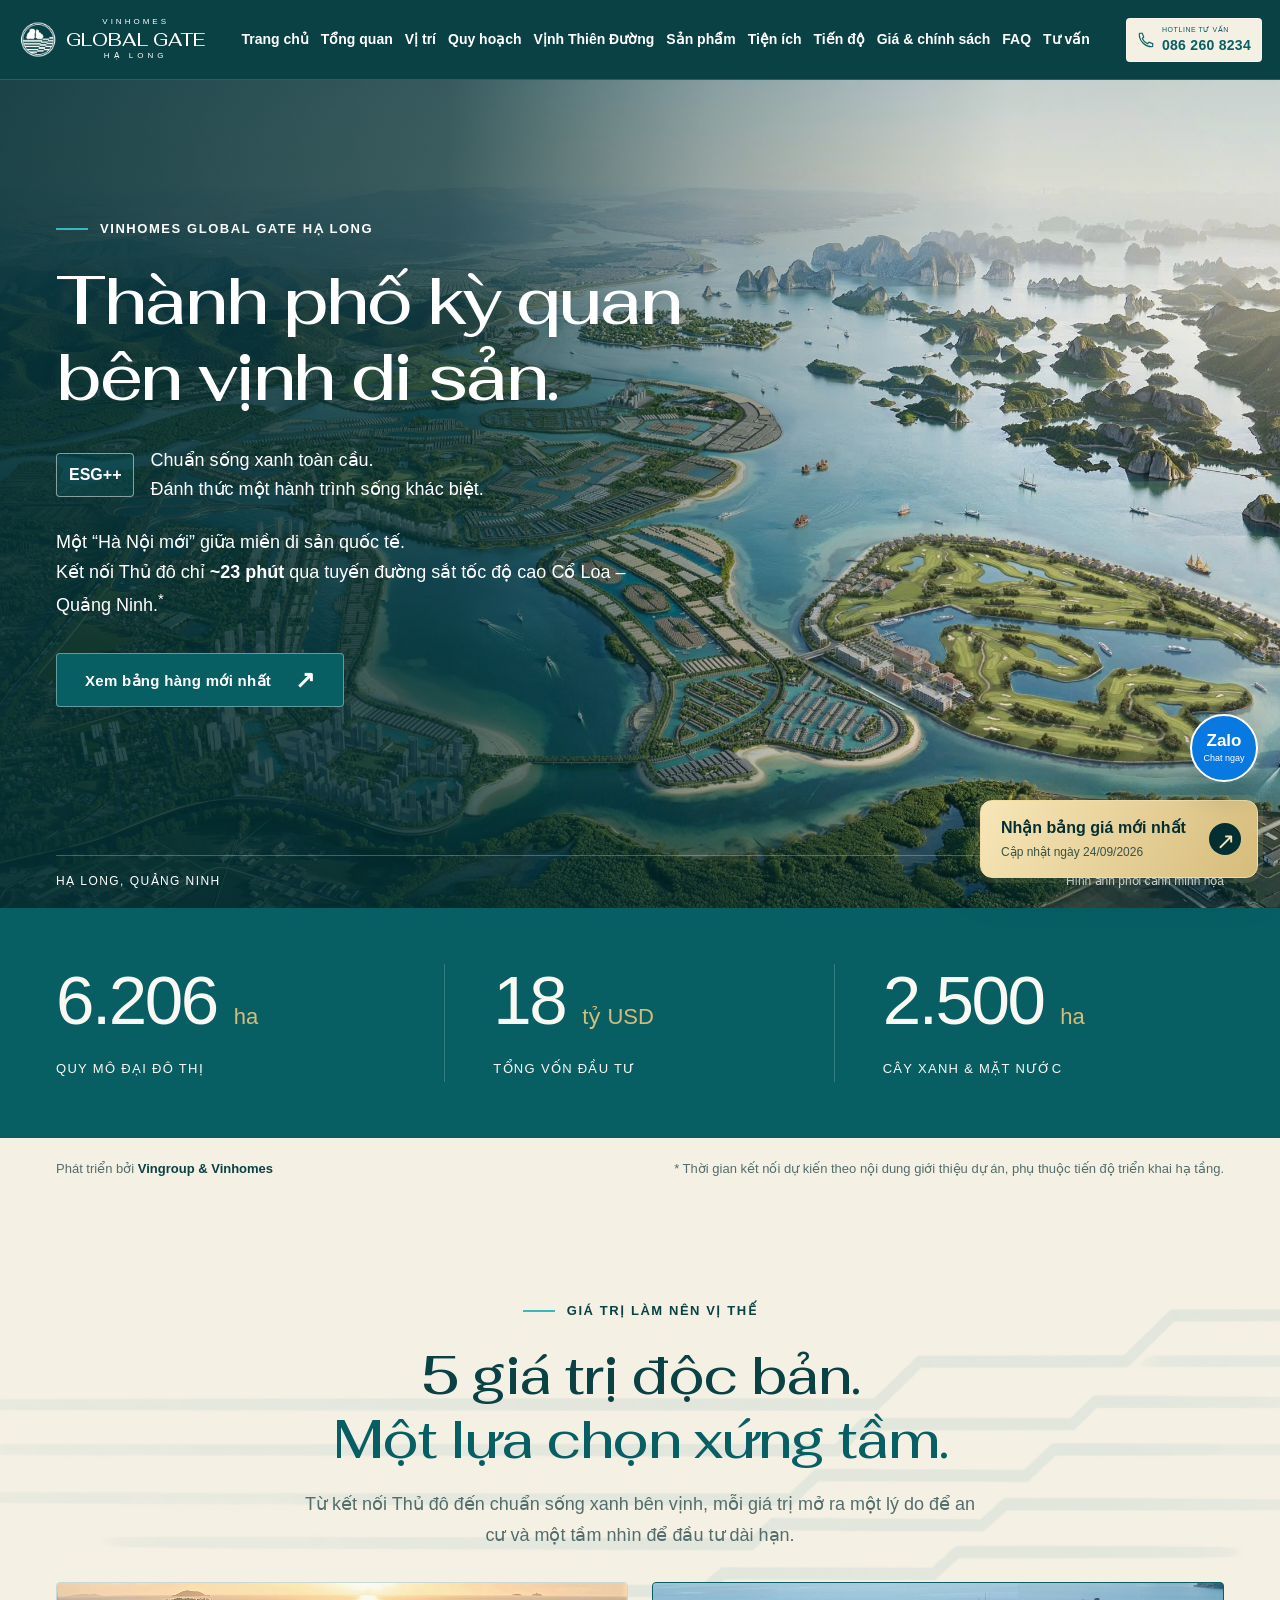
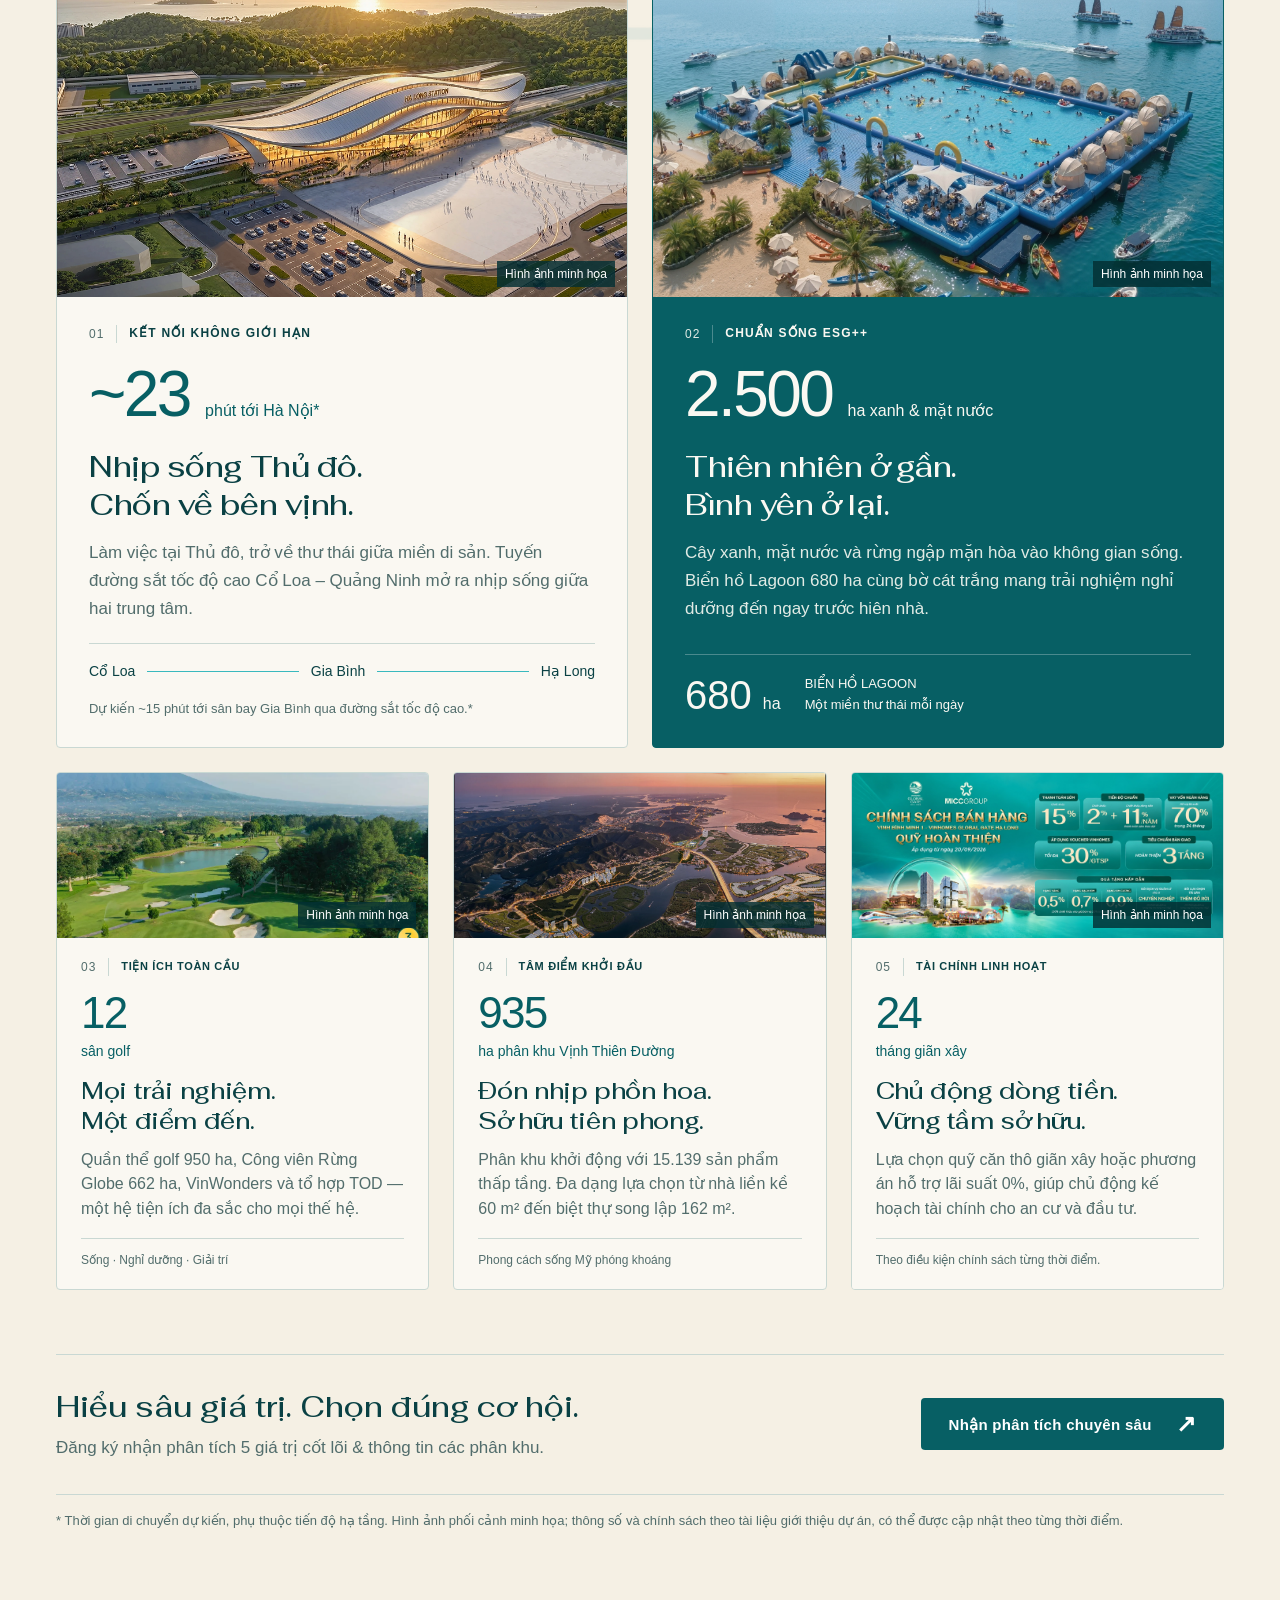
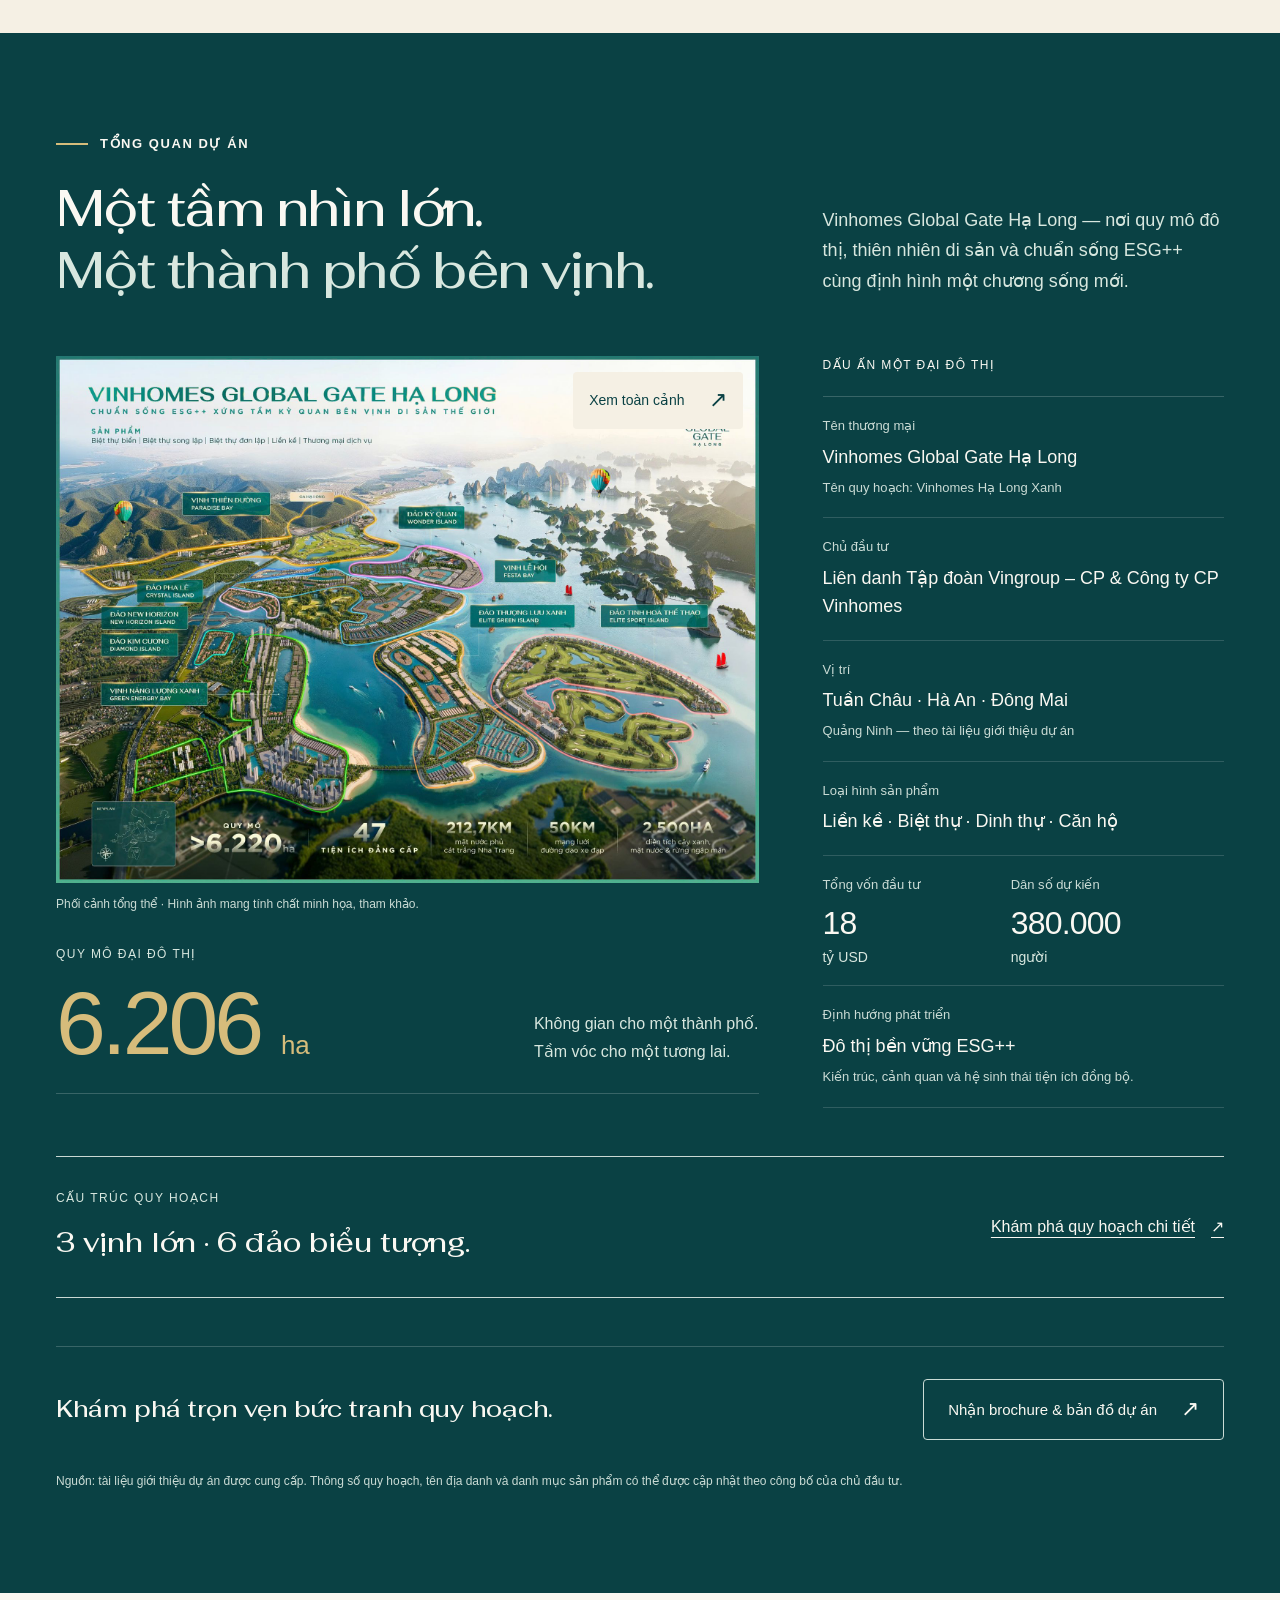
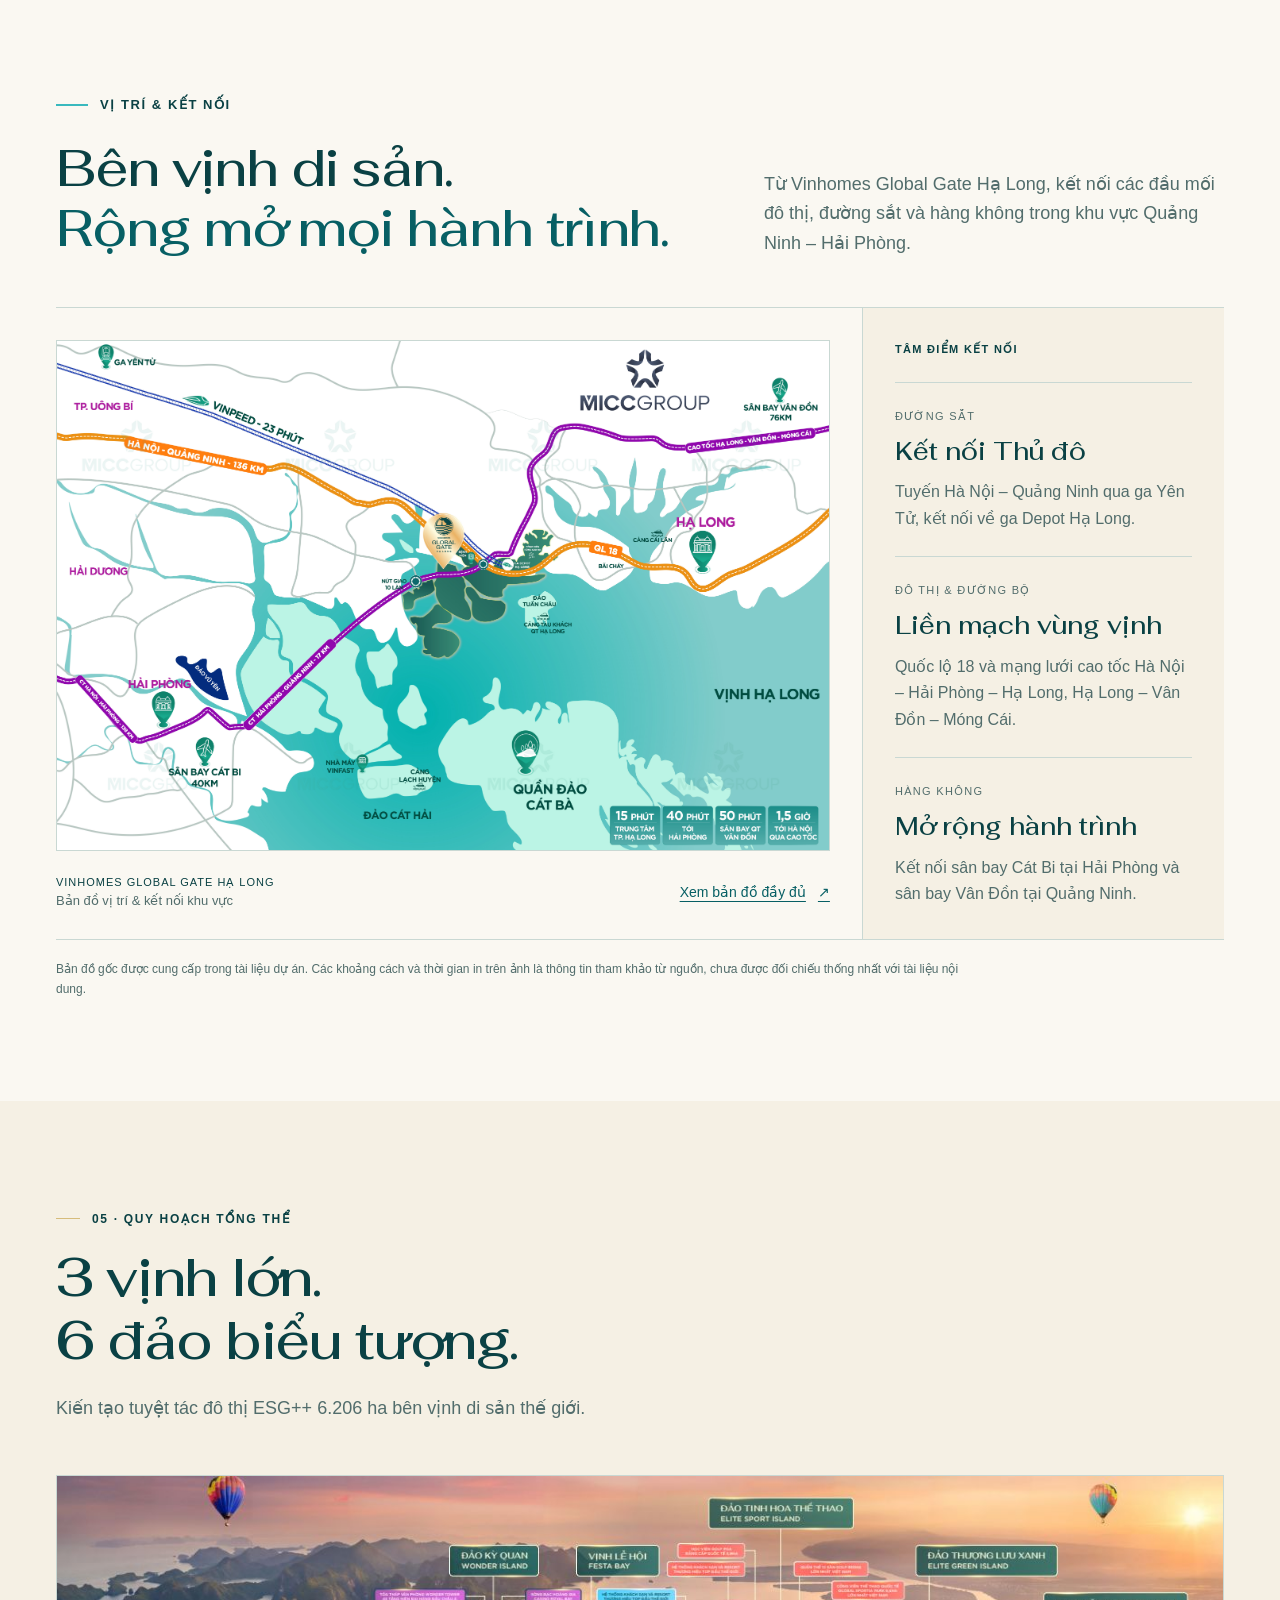
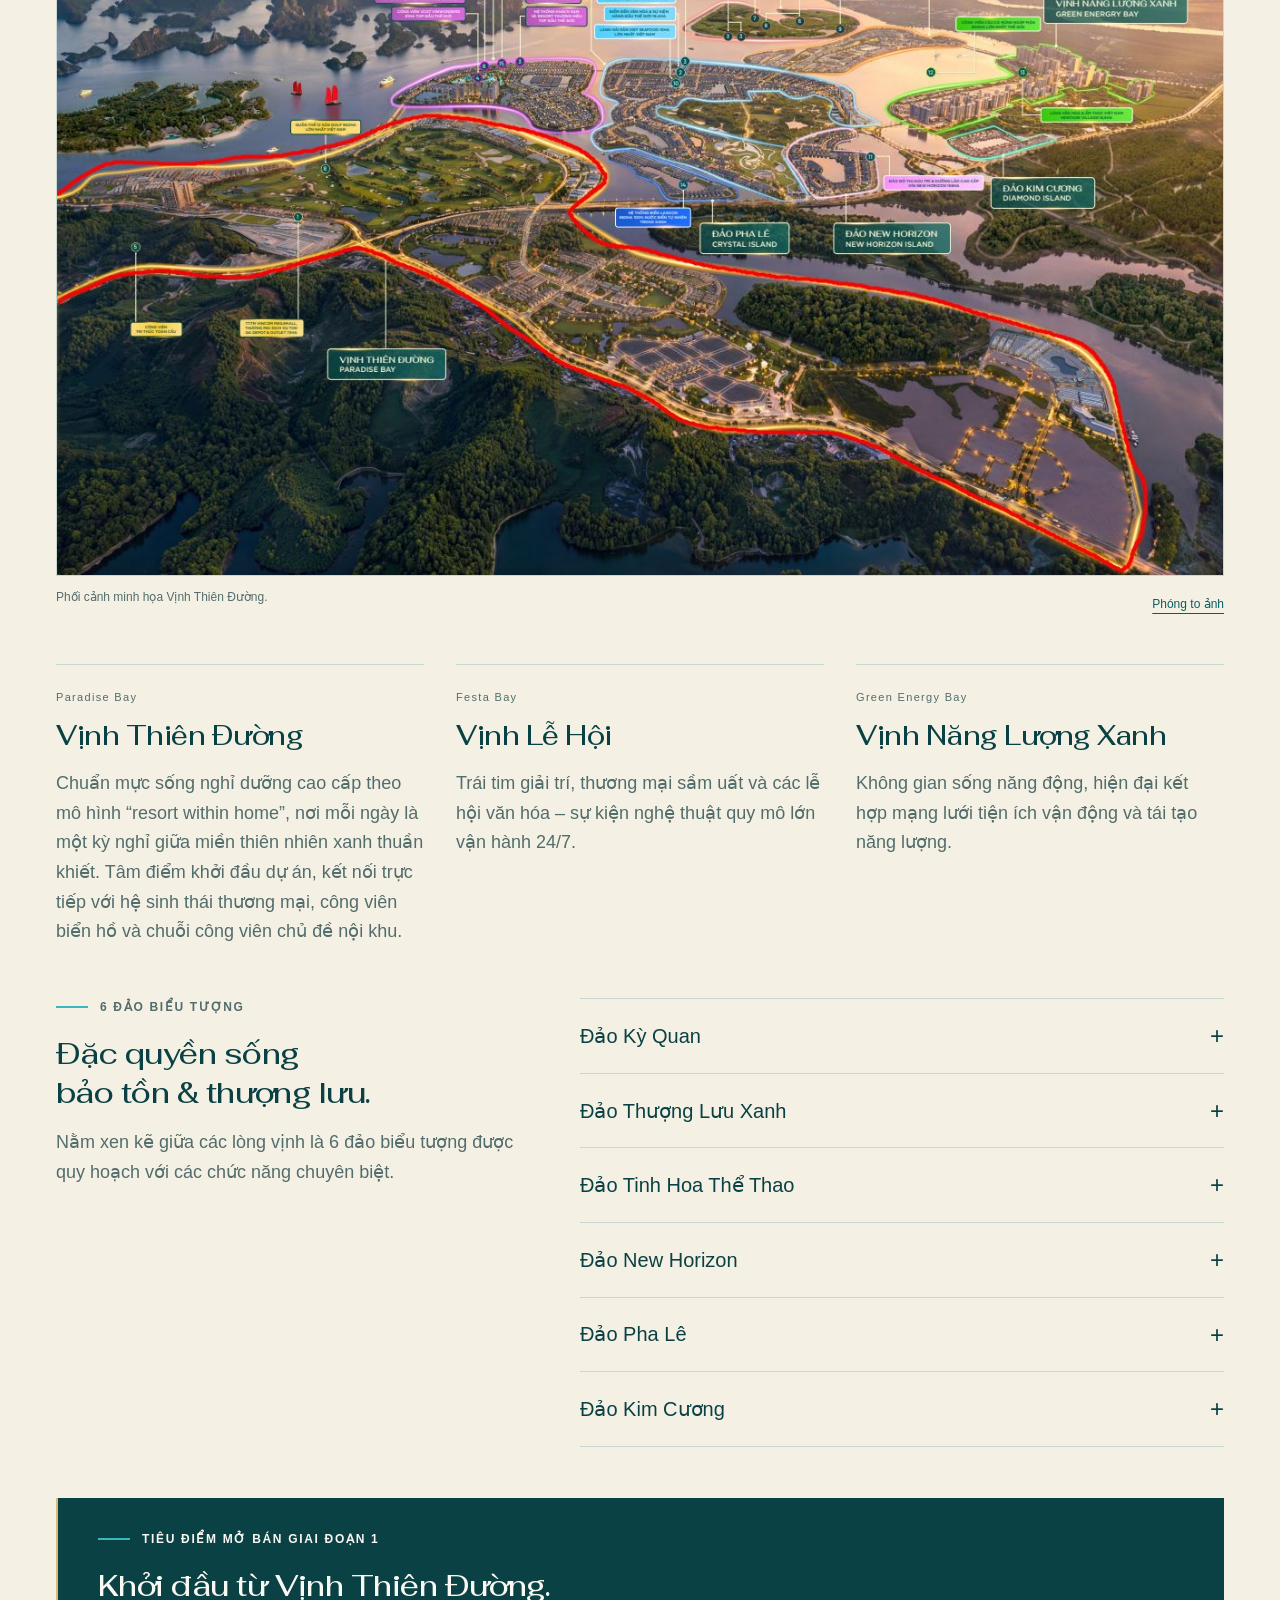
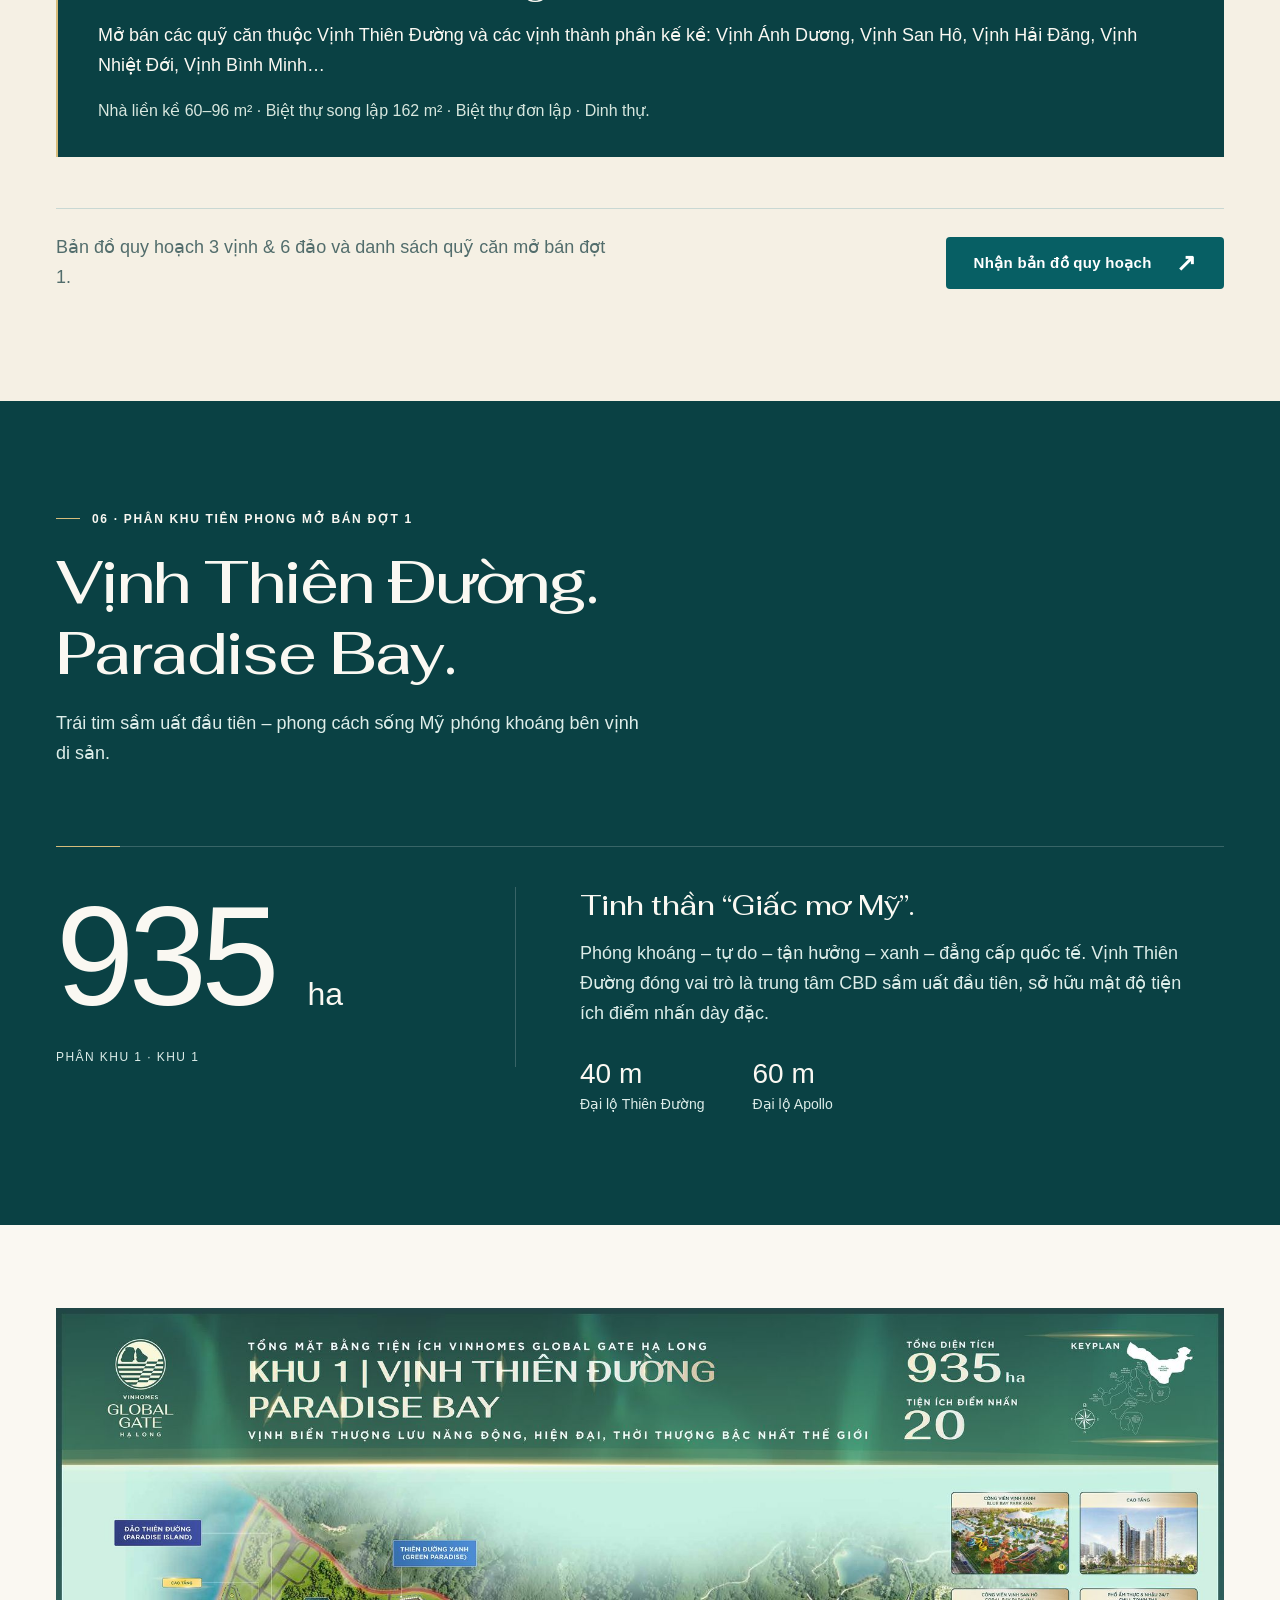
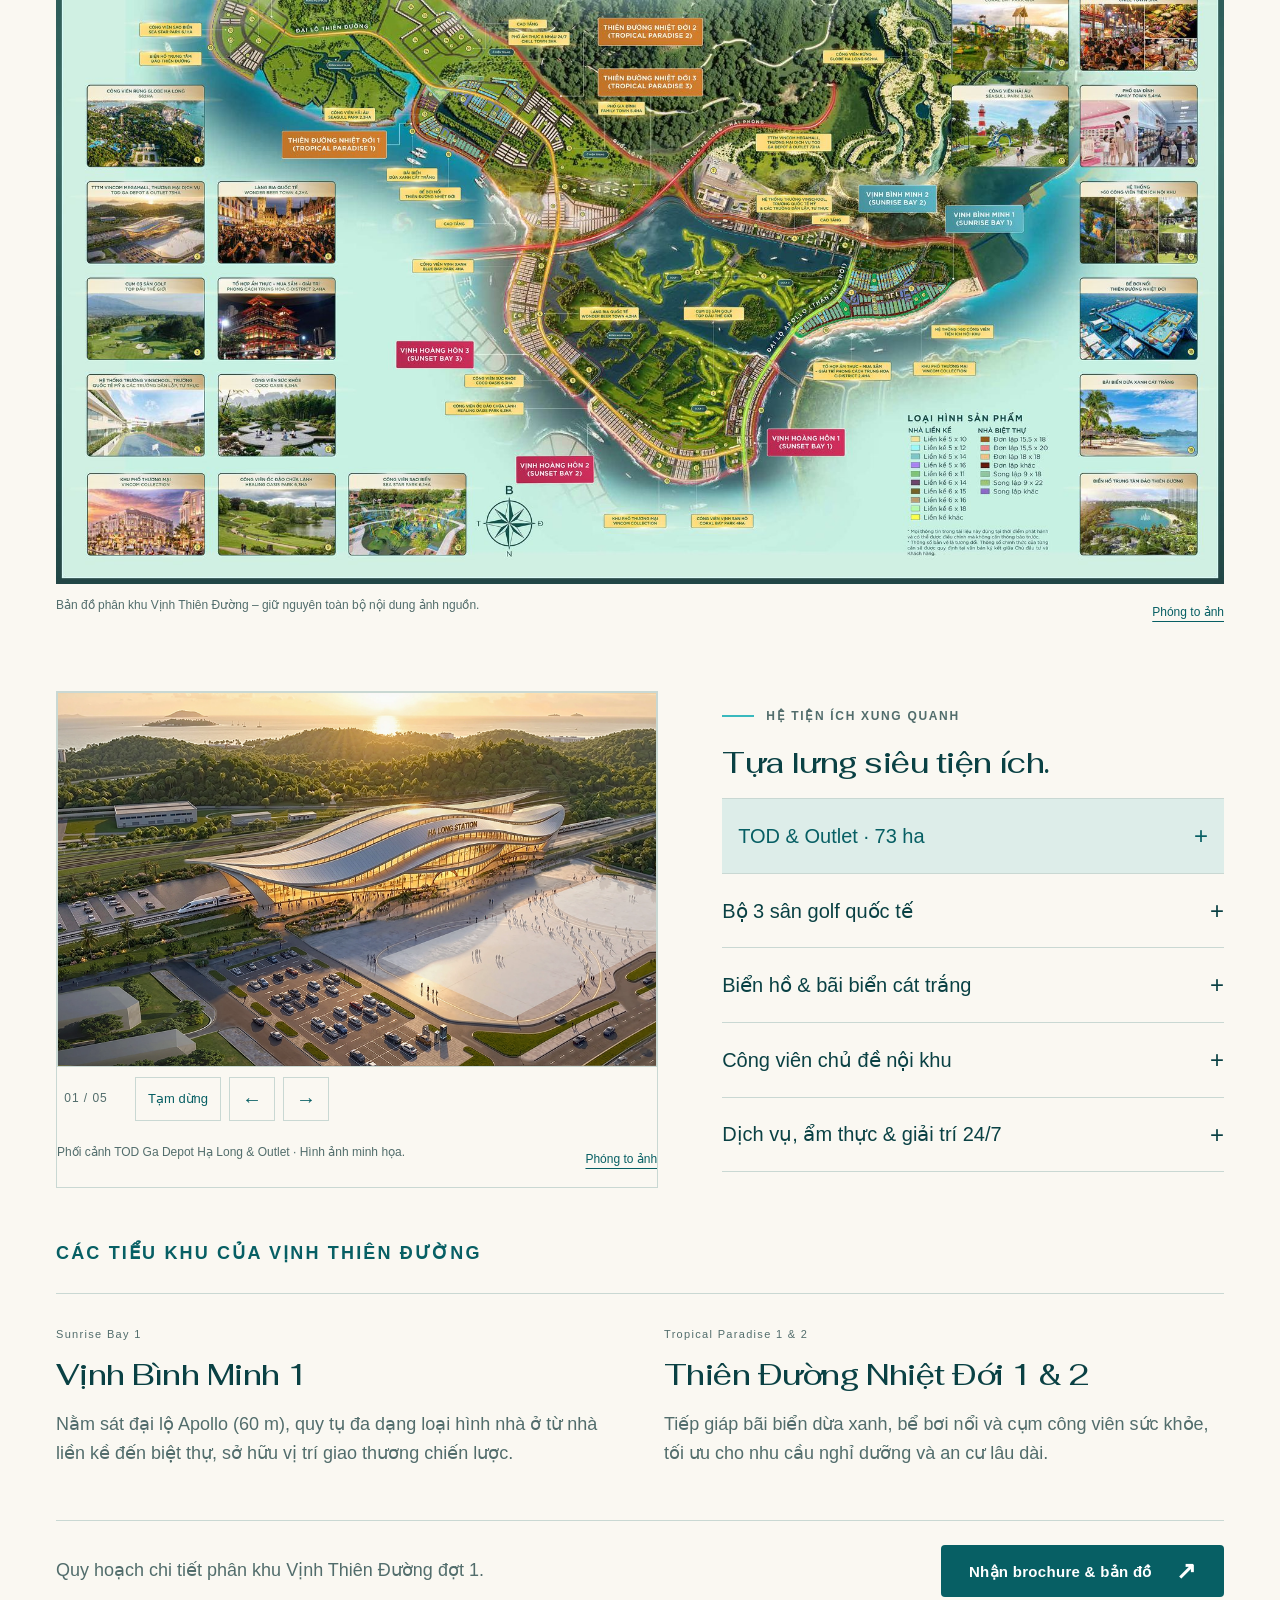
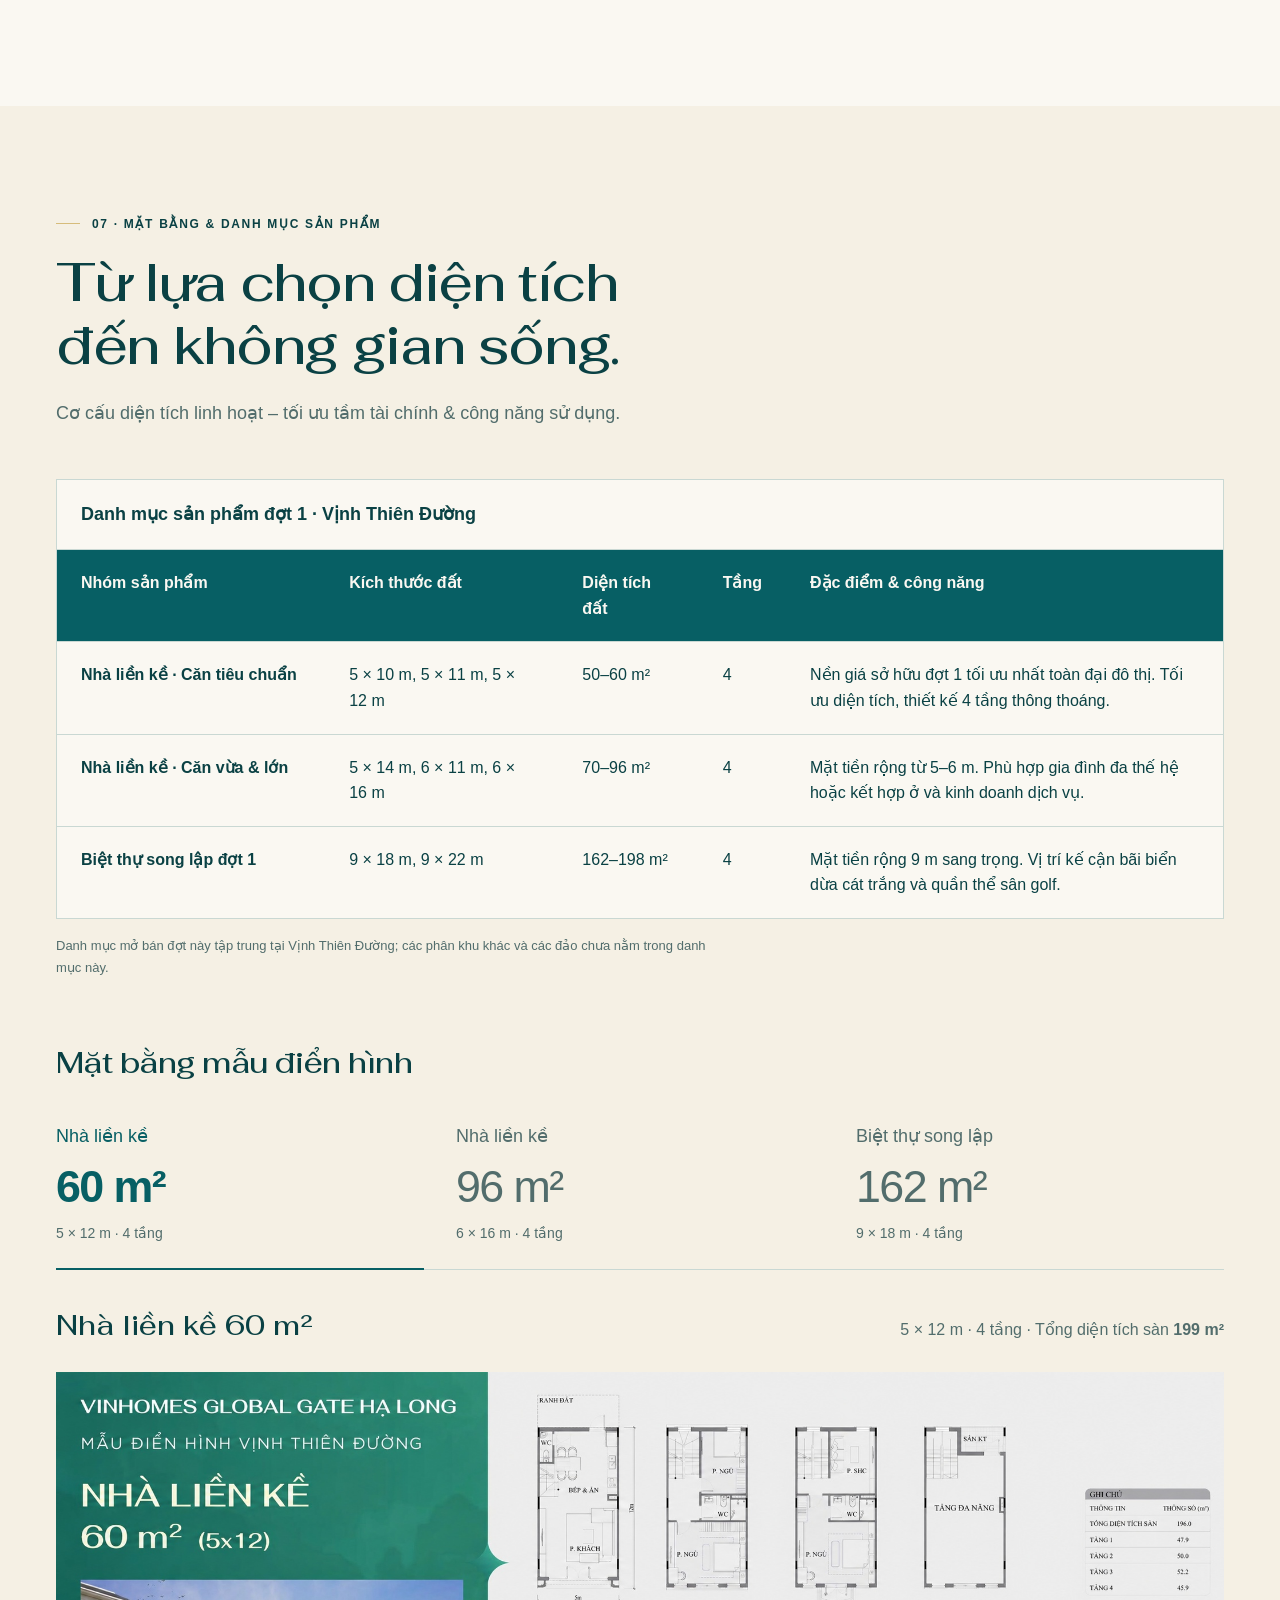
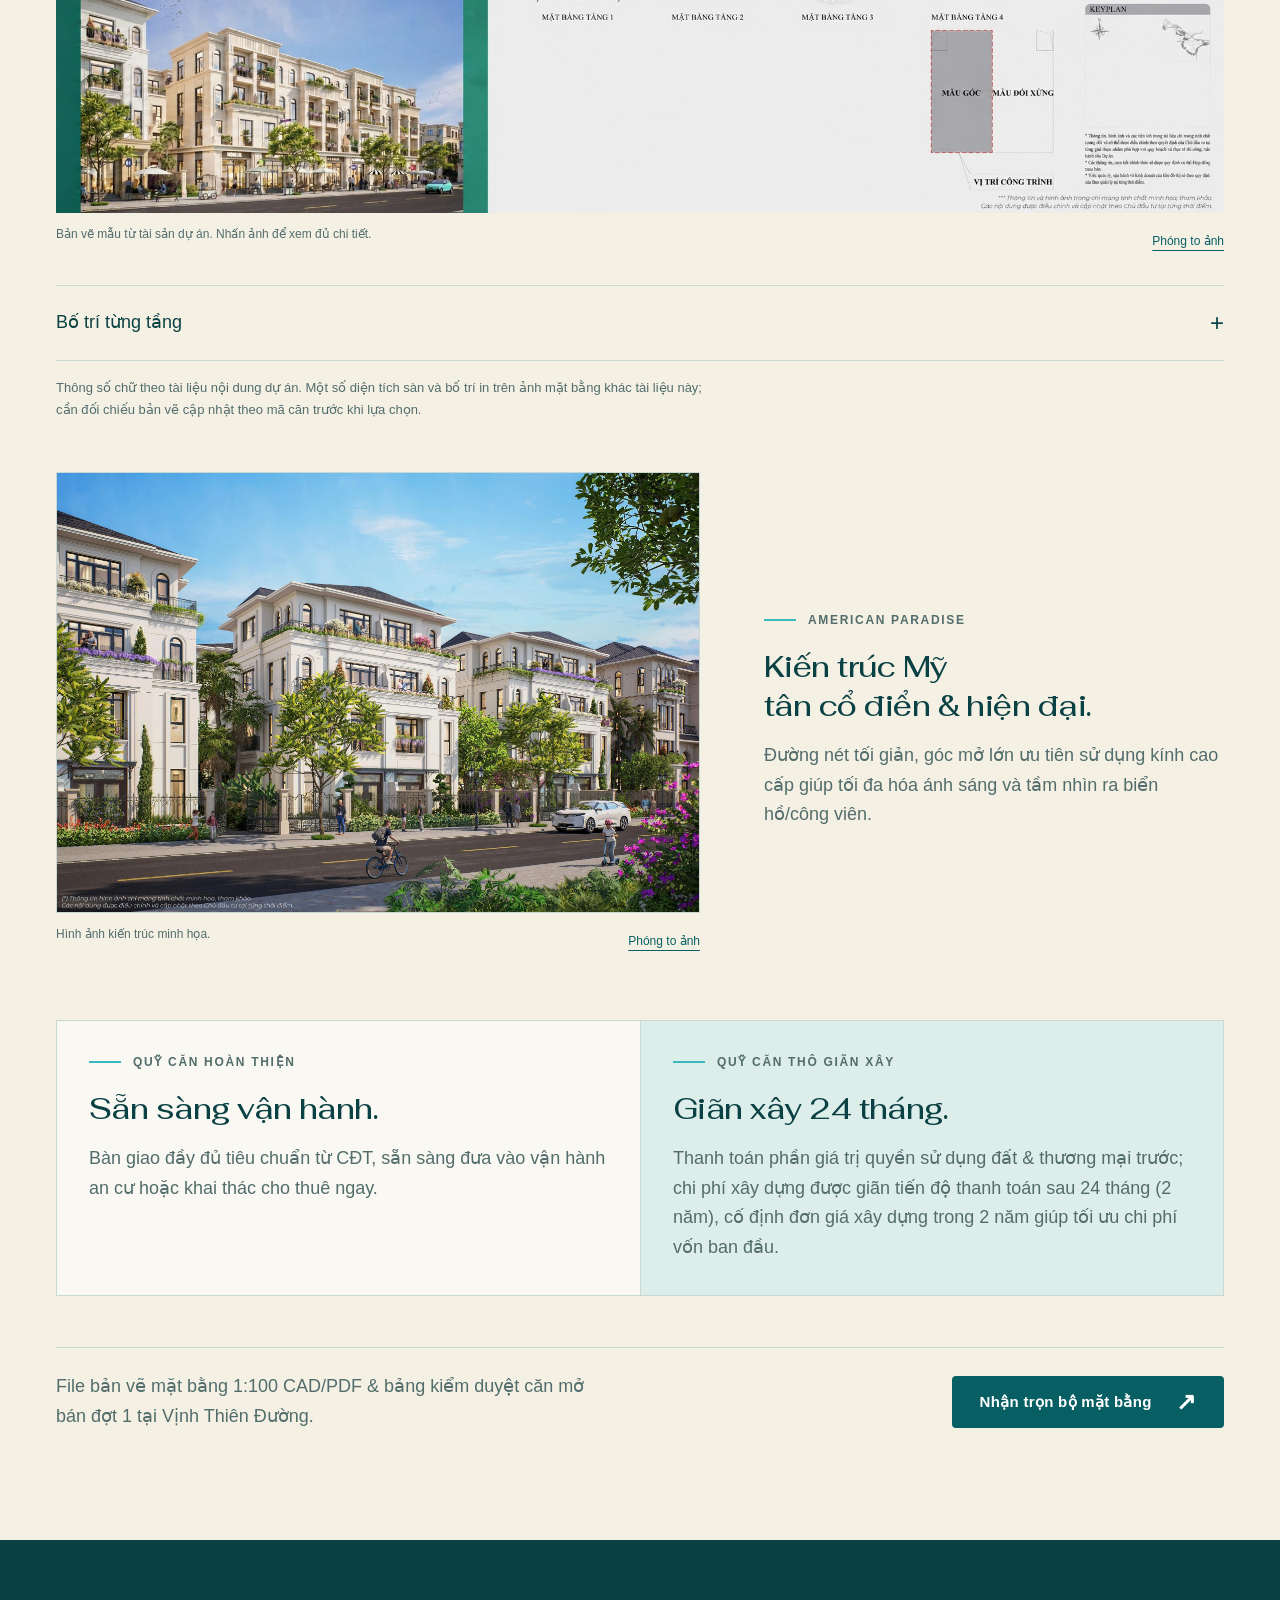
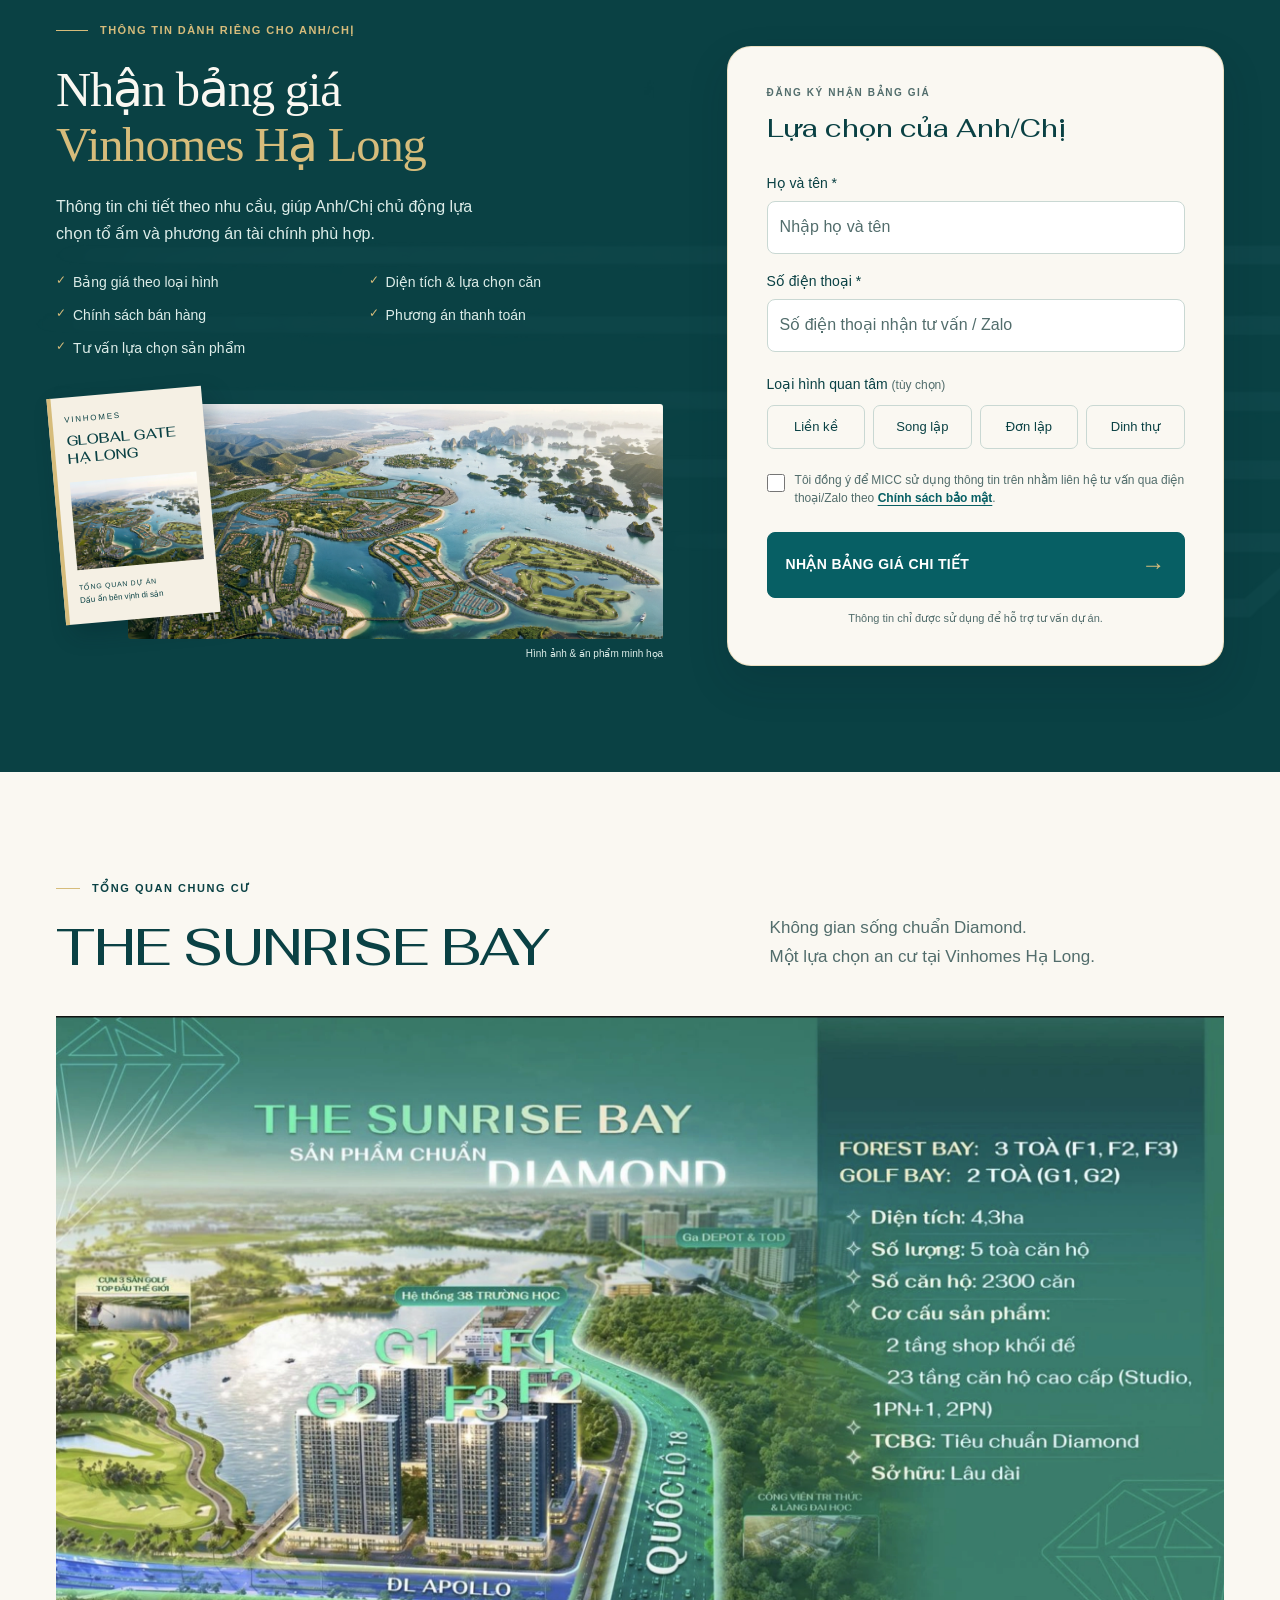
==== commit f5fedab9: "Update landing page" ====
--- a/index.html
+++ b/index.html
@@ -236,6 +236,81 @@
         <figcaption>Hình ảnh & ấn phẩm minh họa</figcaption>
       </figure>
     </div>
+  </div>
+</section>
+<section class="sunrise-overview" id="chung-cu" aria-labelledby="sunrise-title">
+  <div class="wrap">
+    <header class="sunrise-heading">
+      <div><p class="section-kicker"><span></span>TỔNG QUAN CHUNG CƯ</p><h2 id="sunrise-title">THE SUNRISE BAY</h2></div>
+      <p>Không gian sống chuẩn Diamond.<br>Một lựa chọn an cư tại Vinhomes Hạ Long.</p>
+    </header>
+    <figure class="batch-media sunrise-visual">
+      <a href="assets/images/tong-quan-chung-cu-vin-ha-long.webp" target="_blank" rel="noopener" aria-label="Phóng to tổng quan chung cư The Sunrise Bay"><img src="assets/images/tong-quan-chung-cu-vin-ha-long.webp" alt="Tổng quan The Sunrise Bay với Forest Bay F1, F2, F3 và Golf Bay G1, G2" width="2398" height="1352" loading="lazy" decoding="async"></a>
+      <figcaption><span>Phối cảnh & thông tin tổng quan theo tài liệu cung cấp.</span><a href="assets/images/tong-quan-chung-cu-vin-ha-long.webp" target="_blank" rel="noopener">Phóng to ảnh ↗</a></figcaption>
+    </figure>
+    <dl class="sunrise-highlights" aria-label="Quy mô The Sunrise Bay">
+      <div><dd>4,3 <span>HA</span></dd><dt>Diện tích</dt></div>
+      <div><dd>05 <span>TÒA</span></dd><dt>Tháp căn hộ</dt></div>
+      <div><dd>2.300 <span>CĂN</span></dd><dt>Quy mô căn hộ</dt></div>
+    </dl>
+    <div class="sunrise-residences">
+      <div class="sunrise-collections" aria-label="Hai dòng sản phẩm">
+        <div><h3>FOREST BAY</h3><p>F1 · F2 · F3</p></div>
+        <div><h3>GOLF BAY</h3><p>G1 · G2</p></div>
+      </div>
+      <div class="sunrise-snapshot">
+        <p class="batch-label">KHÔNG GIAN & TIÊU CHUẨN SỐNG</p>
+        <h3>Studio · 1PN+1 · 2PN</h3>
+        <ul><li>23 tầng căn hộ</li><li>2 tầng shop khối đế</li><li>Tiêu chuẩn Diamond</li><li>Sở hữu lâu dài</li></ul>
+      </div>
+    </div>
+    <div class="sunrise-pricing">
+      <p class="section-kicker"><span></span>KHOẢNG GIÁ DỰ KIẾN</p>
+      <dl class="sunrise-prices">
+        <div><dt>Studio</dt><dd>2,6–3,0 <span>tỷ</span></dd></div>
+        <div><dt>1PN+1</dt><dd>3,3–4,8 <span>tỷ</span></dd></div>
+        <div><dt>2PN</dt><dd>5,6–8,1 <span>tỷ</span></dd></div>
+      </dl>
+      <div class="sunrise-policy" aria-label="Chính sách dự kiến">
+        <p>Chiết khấu thanh toán sớm <strong>16,5%</strong><small>Dự kiến</small></p>
+        <p>Hỗ trợ vay <strong>70%</strong><small>Dự kiến</small></p>
+        <p>Lãi suất <strong>0% đến 24 tháng</strong><small>Dự kiến</small></p>
+      </div>
+      <p class="sunrise-disclaimer">Giá và chính sách trên mang tính dự kiến, chưa phải công bố chính thức; áp dụng theo văn bản của Chủ đầu tư tại từng thời điểm.</p>
+      <div class="sunrise-action"><p>Nhận thông tin căn hộ & phương án thanh toán phù hợp.</p><a class="values-cta" href="#dang-ky" data-popup-product="Chung cư" data-popup-submit-label="Nhận tài liệu qua Zalo">NHẬN THÔNG TIN DỰ ÁN <span aria-hidden="true">↗</span></a></div>
+    </div>
+  </div>
+</section>
+<section class="apartment-design" id="thiet-ke-can-ho" aria-labelledby="apartment-design-title">
+  <div class="wrap">
+    <header class="apartment-design-heading"><p class="section-kicker"><span></span>THE SUNRISE BAY</p><h2 id="apartment-design-title">THIẾT KẾ CĂN HỘ</h2><p>Ba lựa chọn diện tích. Tìm không gian phù hợp với Anh/Chị.</p></header>
+    <div class="apartment-design-grid">
+      <article class="apartment-design-unit" aria-labelledby="apartment-studio-title">
+        <figure class="batch-media apartment-design-image"><a href="assets/images/chung cu/layout-boc-mai-studio.webp" target="_blank" rel="noopener" aria-label="Phóng to layout bóc mái căn Studio"><img src="assets/images/chung cu/layout-boc-mai-studio.webp" alt="Layout bóc mái 3D căn Studio The Sunrise Bay" width="1731" height="2170" loading="lazy" decoding="async"></a><figcaption>Layout 3D minh họa <a href="assets/images/chung cu/layout-boc-mai-studio.webp" target="_blank" rel="noopener">Phóng to ↗</a></figcaption></figure>
+        <h3 id="apartment-studio-title">Căn Studio</h3>
+        <p class="apartment-design-area">33,2 <span>m²</span><small>Diện tích tim tường</small></p>
+        <dl class="apartment-design-specs"><div><dt>Thông thủy</dt><dd>30 m²</dd></div><div><dt>Phòng vệ sinh</dt><dd>1 WC</dd></div><div><dt>Sở hữu</dt><dd>Lâu dài</dd></div></dl>
+        <p class="apartment-design-price"><span>Giá dự kiến</span><strong>2,6–3,0 <small>tỷ</small></strong></p>
+        <a class="values-cta apartment-design-cta" href="#dang-ky" data-popup-title="Nhận thông tin căn Studio — The Sunrise Bay" data-popup-product="Chung cư" data-popup-submit-label="Nhận tài liệu qua Zalo" aria-label="Nhận thông tin căn Studio">NHẬN THÔNG TIN CĂN NÀY <span aria-hidden="true">↗</span></a>
+      </article>
+      <article class="apartment-design-unit" aria-labelledby="apartment-1pn-title">
+        <figure class="batch-media apartment-design-image"><a href="assets/images/chung cu/layout-boc-mai-1pn.webp" target="_blank" rel="noopener" aria-label="Phóng to layout bóc mái căn 1PN+1"><img src="assets/images/chung cu/layout-boc-mai-1pn.webp" alt="Layout bóc mái 3D căn 1PN+1 The Sunrise Bay" width="2178" height="2243" loading="lazy" decoding="async"></a><figcaption>Layout 3D minh họa <a href="assets/images/chung cu/layout-boc-mai-1pn.webp" target="_blank" rel="noopener">Phóng to ↗</a></figcaption></figure>
+        <h3 id="apartment-1pn-title">Căn 1PN+1</h3>
+        <p class="apartment-design-area">48,6–49 <span>m²</span><small>Diện tích tim tường</small></p>
+        <dl class="apartment-design-specs"><div><dt>Thông thủy</dt><dd>45 m²</dd></div><div><dt>Phòng vệ sinh</dt><dd>1 WC</dd></div><div><dt>Sở hữu</dt><dd>Lâu dài</dd></div></dl>
+        <p class="apartment-design-price"><span>Giá dự kiến</span><strong>3,3–4,8 <small>tỷ</small></strong></p>
+        <a class="values-cta apartment-design-cta" href="#dang-ky" data-popup-title="Nhận thông tin căn 1PN+1 — The Sunrise Bay" data-popup-product="Chung cư" data-popup-submit-label="Nhận tài liệu qua Zalo" aria-label="Nhận thông tin căn 1PN+1">NHẬN THÔNG TIN CĂN NÀY <span aria-hidden="true">↗</span></a>
+      </article>
+      <article class="apartment-design-unit" aria-labelledby="apartment-2pn-title">
+        <figure class="batch-media apartment-design-image"><a href="assets/images/chung cu/layout-boc-mai-2pn.webp" target="_blank" rel="noopener" aria-label="Phóng to layout bóc mái căn 2PN"><img src="assets/images/chung cu/layout-boc-mai-2pn.webp" alt="Layout bóc mái 3D căn 2PN The Sunrise Bay" width="2560" height="2022" loading="lazy" decoding="async"></a><figcaption>Layout 3D minh họa <a href="assets/images/chung cu/layout-boc-mai-2pn.webp" target="_blank" rel="noopener">Phóng to ↗</a></figcaption></figure>
+        <h3 id="apartment-2pn-title">Căn 2PN</h3>
+        <p class="apartment-design-area">75,4 <span>m²</span><small>Diện tích tim tường</small></p>
+        <dl class="apartment-design-specs"><div><dt>Thông thủy</dt><dd>69,8–70,4 m²</dd></div><div><dt>Phòng vệ sinh</dt><dd>2 WC</dd></div><div><dt>Sở hữu</dt><dd>Lâu dài</dd></div></dl>
+        <p class="apartment-design-price"><span>Giá dự kiến</span><strong>5,6–8,1 <small>tỷ</small></strong></p>
+        <a class="values-cta apartment-design-cta" href="#dang-ky" data-popup-title="Nhận thông tin căn 2PN — The Sunrise Bay" data-popup-product="Chung cư" data-popup-submit-label="Nhận tài liệu qua Zalo" aria-label="Nhận thông tin căn 2PN">NHẬN THÔNG TIN CĂN NÀY <span aria-hidden="true">↗</span></a>
+      </article>
+    </div>
+    <p class="apartment-design-disclaimer">Diện tích, giá và chính sách mang tính dự kiến, có thể thay đổi theo từng thời điểm.</p>
   </div>
 </section>
 <section class="batch-section amenities" id="tien-ich" aria-labelledby="amenities-title"><div class="wrap"><header class="batch-heading"><p class="section-kicker"><span></span>08 · TIỆN ÍCH & TRẢI NGHIỆM SỐNG</p><h2 id="amenities-title">Hệ sinh thái tiện ích ESG++<br>tầm vóc toàn cầu.</h2><p>Từ hạ tầng sinh thái dưỡng lành đến nhịp sống tận hưởng không giới hạn.</p></header><p class="experience-intro">Tại Vinhomes Global Gate Hạ Long, tiện ích không dừng lại ở những công trình đơn lẻ, mà được quy hoạch thành <strong>hệ sinh thái trải nghiệm sống toàn diện</strong>. Nơi môi trường tự nhiên nguyên bản trở thành hạ tầng sống, kết hợp chuẩn mực chăm sóc sức khỏe, giáo dục, thể thao và giải trí quốc tế – đáp ứng trọn vẹn nhu cầu của mọi thế hệ trong gia đình.</p><figure class="batch-media amenities-map"><a href="assets/images/ban-do-tien-ich.jpg" target="_blank" rel="noopener" aria-label="Phóng to bản đồ tiện ích Vinhomes Global Gate Hạ Long"><img src="assets/images/ban-do-tien-ich.jpg" alt="Bản đồ tiện ích Vinhomes Global Gate Hạ Long" width="1678" height="937" loading="lazy" decoding="async"></a><figcaption><span>Bản đồ tiện ích Vinhomes Global Gate Hạ Long</span><a href="assets/images/ban-do-tien-ich.jpg" target="_blank" rel="noopener">Phóng to ảnh ↗</a></figcaption></figure><article class="experience-chapter"><div class="experience-title"><span class="batch-label">01 / Wellness & Regenerative Living</span><h3>Sinh thái & sức khỏe dưỡng lành</h3><p>Chuyển hóa không gian tự nhiên thành liệu trình phục hồi Thân – Tâm – Trí mỗi ngày ngay trước hiên nhà.</p></div><figure class="batch-media"><a href="assets/images/tien ich/vinhome-global-gate-bien-ho-lagoon-tien-ich.jpg" target="_blank" rel="noopener" aria-label="Phóng to ảnh: Phối cảnh biển hồ Lagoon"><img src="assets/images/tien ich/vinhome-global-gate-bien-ho-lagoon-tien-ich.jpg" alt="Phối cảnh biển hồ Lagoon" width="1685" height="933" loading="lazy" decoding="async"></a><figcaption>Hình ảnh phối cảnh minh họa từ tài liệu dự án. <a href="assets/images/tien ich/vinhome-global-gate-bien-ho-lagoon-tien-ich.jpg" target="_blank" rel="noopener">Phóng to ảnh</a></figcaption></figure><div class="experience-content"><div class="experience-metrics"><p><strong>680</strong><span>ha Lagoon</span></p><p><strong>50</strong><span>km đường dạo</span></p></div><div><details class="batch-detail"><summary>Biển Hồ Lagoon 680 ha &amp; 50km Cung Đường Dạo Bộ/Xe Đạp<span aria-hidden="true">+</span></summary><div><p>Cư dân bắt đầu ngày mới bằng nhịp chạy bộ hoặc đạp xe ven biển dọc mạng lưới 50km đường dạo xanh mát; thả mình giữa làn nước biển hồ Lagoon 680 ha được xử lý lọc trong xanh 100% tự nhiên cùng bờ cát trắng mịn.</p></div></details><details class="batch-detail"><summary>Lá Phổi Xanh Công Viên Rừng Globe Hạ Long (662 ha)<span aria-hidden="true">+</span></summary><div><p>Tận hưởng không khí thuần khiết từ 662 ha diện tích rừng tự nhiên, tích hợp các tuyến đường dạo tán rừng, đài quan sát và khu cắm trại ngoài trời dành cho gia đình vào mỗi cuối tuần.</p></div></details><details class="batch-detail"><summary>Công Viên Câu Cá Rừng Ngập Mặn Wonder Mangrove (800 ha)<span aria-hidden="true">+</span></summary><div><p>Không gian thư giãn độc bản giữa hệ sinh thái rừng ngập mặn bao bao bọc, mang đến trải nghiệm chèo thuyền kayak, câu cá sinh thái và khám phá tự nhiên nguyên sơ.</p></div></details></div></div></article><article class="experience-chapter"><div class="experience-title"><span class="batch-label">02 / Sports & Entertainment</span><h3>Thể thao & giải trí</h3><p>Nơi hội tụ giới tinh hoa, kết nối cộng đồng quốc tế và mang đến nhịp sống lễ hội vận hành 24/7.</p></div><figure class="batch-media"><a href="assets/images/tien ich/nha-hat-va-san-khau-ngoai-troi.jpeg" target="_blank" rel="noopener" aria-label="Phóng to ảnh: Phối cảnh Wonder Theatre và sân khấu ngoài trời"><img src="assets/images/tien ich/nha-hat-va-san-khau-ngoai-troi.jpeg" alt="Phối cảnh Wonder Theatre và sân khấu ngoài trời" width="2560" height="1428" loading="lazy" decoding="async"></a><figcaption>Hình ảnh phối cảnh minh họa từ tài liệu dự án. <a href="assets/images/tien ich/nha-hat-va-san-khau-ngoai-troi.jpeg" target="_blank" rel="noopener">Phóng to ảnh</a></figcaption></figure><div class="experience-content"><div class="experience-metrics"><p><strong>12</strong><span>sân golf · 950 ha</span></p><p><strong>4,5</strong><span>ha Học viện PGA</span></p></div><div><details class="batch-detail"><summary>Quần Thể 12 Sân Golf (950 ha) &amp; Học Viện Golf PGA (4,5 ha)<span aria-hidden="true">+</span></summary><div><p>Điểm đến rèn luyện sức khỏe và mở rộng mạng lưới kết nối kinh doanh thượng lưu tại quần thể sân golf quy mô hàng đầu khu vực, được tư vấn thiết kế bởi các đơn vị quốc tế danh tiếng (như CDP) và đào tạo theo chuẩn PGA.</p></div></details><details class="batch-detail"><summary>Tổ Hợp Văn Hóa &amp; Sự Kiện Quốc Tế (16,4 ha)<span aria-hidden="true">+</span></summary><div><p>Thưởng thức các chương trình nghệ thuật đỉnh cao tại <strong>Nhà hát Wonder Theatre 3.000 chỗ</strong>, hoặc hòa mình vào không khí đại nhạc hội toàn cầu tại <strong>Sân khấu ngoài trời view biển 60.000 chỗ</strong> lớn nhất Việt Nam.</p></div></details><details class="batch-detail"><summary>Đảo Vui Chơi Giải Trí VinWonders (81 ha) &amp; Bến Du Thuyền Wonder Marina<span aria-hidden="true">+</span></summary><div><p>Hành trình khám phá các công viên chủ đề thế giới, thủy cung, công viên nước cùng đặc quyền cập bến du thuyền riêng cho những chuyến thưởng ngoạn Vịnh Di sản.</p></div></details></div></div></article><article class="experience-chapter"><div class="experience-title"><span class="batch-label">03 / Family, Health & Commerce</span><h3>Gia đình, y tế & thương mại</h3><p>Nền tảng vững chắc cho cuộc sống an cư lâu dài, nuôi dưỡng thế hệ tương lai và phụng sự tuổi vàng.</p></div><figure class="batch-media"><a href="assets/images/tien ich/ga-tod-ha-long-station.webp" target="_blank" rel="noopener" aria-label="Phóng to ảnh: Phối cảnh TOD Ga Depot & Outlet"><img src="assets/images/tien ich/ga-tod-ha-long-station.webp" fetchpriority="low" alt="Phối cảnh TOD Ga Depot & Outlet" width="2023" height="1172" loading="lazy" decoding="async"></a><figcaption>Hình ảnh phối cảnh minh họa từ tài liệu dự án. <a href="assets/images/tien ich/ga-tod-ha-long-station.webp" target="_blank" rel="noopener">Phóng to ảnh</a></figcaption></figure><div class="experience-content"><div class="experience-metrics"><p><strong>158</strong><span>ha New Horizon Island</span></p><p><strong>73</strong><span>ha TOD & Outlet</span></p></div><div><details class="batch-detail"><summary>Tổ Hợp Y Tế &amp; Chăm Sóc Tuổi Vàng (New Horizon Island 158 ha)<span aria-hidden="true">+</span></summary><div><p>Bệnh viện Quốc tế 5 sao <strong>Vinmec Cleveland Clinic (14 ha)</strong> hợp tác với hệ thống y tế hàng đầu Hoa Kỳ, kết hợp Làng sức khỏe VinBeauty (2,4 ha) và Trung tâm tuổi vàng Vin New Horizon (3,3 ha) – nơi cha mẹ được chăm sóc sức khỏe toàn diện và an dưỡng giữa cộng đồng văn minh.</p></div></details><details class="batch-detail"><summary>Hệ Thống Giáo Dục Toàn Diện &amp; Wonder Young Hub (3,1 ha)<span aria-hidden="true">+</span></summary><div><p>Môi trường học tập chuẩn quốc tế với hệ thống Vinschool, Trường Quốc tế Mỹ và Trung tâm phát triển thế hệ trẻ Wonder Young Hub – giúp con trẻ phát triển thể chất, trí tuệ và tư duy toàn cầu.</p></div></details><details class="batch-detail"><summary>Mạng Lưới Thương Mại – Ẩm Thực – Mua Sắm 24/7<span aria-hidden="true">+</span></summary><div><p>Trải nghiệm mua sắm không thuế tại <strong>TOD Ga Depot &amp; Outlet 73 ha</strong>, TTTM Vincom Mega Mall cùng chuỗi phố ẩm thực đa văn hóa (Làng hải sản Viet Seafood 10 ha, Làng bia Wonder Beer Town 4,2 ha, Làng cổ Nhật Bản Kotobuki 7,1 ha...).</p></div></details></div></div></article><div class="values-bottom"><p>Sơ đồ mạng lưới tiện ích All-in-one & bản phân tích trải nghiệm cư dân.</p><a class="values-cta" href="#dang-ky">Nhận sơ đồ tiện ích<span aria-hidden="true">↗</span></a></div></div></section><section class="batch-section progress" id="tien-do" aria-labelledby="progress-title"><div class="wrap"><header class="batch-heading"><p class="section-kicker"><span></span>09 · TIẾN ĐỘ & MỐC HOÀN THÀNH</p><h2 id="progress-title">Lộ trình hạ tầng.<br>2026 – 2028.</h2><p>Minh bạch mốc thời gian lên đèn các siêu tiện ích & tuyến đường sắt VinSpeed.</p></header><p class="batch-note">Các mốc dưới đây theo lộ trình trong tài liệu dự án được cung cấp, không phải xác nhận công trình đã hoàn thành.</p><div class="project-timeline"><article class="timeline-year"><h3>2026</h3><ol><li><span class="timeline-date">Tháng 08</span><div>Hoàn thành công tác san lấp mặt bằng Giai đoạn 1.</div></li><li><span class="timeline-date">Tháng 10</span><div>Hoàn thành tuyến đường trục chính rộng <strong>60m</strong> (Đại lộ Apollo).</div></li></ol></article><article class="timeline-year"><h3>2027</h3><ol><li><span class="timeline-date">Tháng 12</span><div><ul><li>Hoàn thành Công viên giải trí <strong>VinWonders 81 ha</strong>.</li><li>Hoàn thành <strong>Tổ hợp 3 Sân golf</strong> chuẩn quốc tế thuộc Phân khu Vịnh Thiên Đường.</li><li>Thông tuyến & hoàn thành đường sắt tốc độ cao <strong>VinSpeed</strong> (Cổ Loa – Hạ Long).</li></ul></div></li></ol></article><article class="timeline-year"><h3>2028</h3><ol><li><span class="timeline-date">Q1</span><div>Hoàn thành Tổ hợp Thương mại Dịch vụ <strong>TOD Ga Depot & Outlet 73 ha</strong>.</div></li><li><span class="timeline-date">Tháng 05</span><div>Hoàn thành Tổ hợp Tòa tháp Văn phòng & Khách sạn cao <strong>35 tầng</strong>.</div></li><li><span class="timeline-date">Tháng 11</span><div>Hoàn thành Tổ hợp Nhà hát Wonder Theatre & Sân khấu biểu diễn ngoài trời.</div></li><li><span class="timeline-date">Tháng 12</span><div>Hoàn thành <strong>Công viên Rừng Globe Hạ Long 662 ha</strong>.</div></li></ol></article></div><div class="batch-split progress-update"><div><figure class="batch-media progress-gallery"><a href="assets/images/tien do du an/1-tien-do-du-an-thang-9.jpg" target="_blank" rel="noopener" aria-label="Phóng to ảnh: Bộ ảnh cập nhật thi công tháng 9 của dự án"><img src="assets/images/tien do du an/1-tien-do-du-an-thang-9.jpg" alt="Bộ ảnh cập nhật thi công tháng 9 của dự án" width="1280" height="960" loading="lazy" decoding="async"></a><figcaption>Ảnh tiến độ tháng 9 theo bộ ảnh được cung cấp. <a href="assets/images/tien do du an/1-tien-do-du-an-thang-9.jpg" target="_blank" rel="noopener">Phóng to ảnh</a></figcaption></figure></div><div><p class="section-kicker"><span></span>TIẾN ĐỘ PHÂN KHU</p><h3>Vịnh Thiên Đường</h3><div class="progress-fact"><h4>Hạ tầng mở bán đợt 1</h4><p>Trục Đại lộ Thiên Đường (40m) và Đại lộ Apollo (60m) dự kiến hoàn thiện hạ tầng kỹ thuật phục vụ bán hàng trong năm 2026.</p></div><div class="progress-fact"><h4>Bàn giao sản phẩm giãn xây</h4><p>Tùy chọn Quỹ căn thô giãn xây được ấn định mốc thời gian hoàn thiện và thanh toán tiền xây dựng sau <strong>24 tháng (D + 720 ngày)</strong> kể từ ngày ký Hợp đồng.</p></div></div></div><div class="values-bottom"><p>Video & hình ảnh cập nhật tiến độ thực tế mới nhất.</p><a class="values-cta" href="#dang-ky">Đăng ký thăm quan thực tế dự án<span aria-hidden="true">↗</span></a></div></div></section>
--- a/styles.css
+++ b/styles.css
@@ -1005,3 +1005,138 @@
 @media(max-width:600px){
  .progress>.wrap>.batch-heading::after,.legal>.wrap>.batch-heading::after{top:-44px;right:0;width:150px;height:50px;opacity:.55}
 }
+
+/* The Sunrise Bay — image-led apartment overview. All styles scoped to this chapter. */
+.sunrise-overview{padding-block:var(--space-chapter);background:var(--bg-light);color:var(--sea-ink)}
+.sunrise-heading{display:grid;grid-template-columns:minmax(0,1.5fr) minmax(0,1fr);gap:32px;align-items:end;margin-bottom:40px}
+.sunrise-heading .section-kicker,.sunrise-pricing .section-kicker{font-size:11px;letter-spacing:.14em;margin-bottom:20px}
+.sunrise-overview .section-kicker>span{height:1px;width:24px;background:var(--champagne)}
+.sunrise-heading h2{font-family:var(--font-heading);font-size:clamp(32px,4vw,58px);line-height:1.16;letter-spacing:-.025em;margin:0;font-weight:500}
+.sunrise-heading>p{max-width:40ch;margin:0 0 4px;color:var(--text-muted);font-size:17px;line-height:1.7}
+.sunrise-visual{margin:0}
+.sunrise-visual>a{display:block;border:0}
+.sunrise-visual img{display:block;width:100%;height:auto;object-fit:contain}
+.sunrise-visual figcaption{display:flex;justify-content:space-between;gap:12px 24px;flex-wrap:wrap;padding-top:12px;font-size:12px;color:var(--text-muted)}
+.sunrise-visual figcaption a{color:var(--sea-deep);text-underline-offset:4px}
+.sunrise-highlights{display:grid;grid-template-columns:repeat(3,minmax(0,1fr));margin:40px 0 0;padding:32px 0;border-block:1px solid var(--line);gap:32px}
+.sunrise-highlights>div{padding-left:32px;border-left:1px solid var(--line)}
+.sunrise-highlights>div:first-child{border:0;padding-left:0}
+.sunrise-highlights dd{margin:0 0 10px;font-size:clamp(38px,4.5vw,64px);line-height:1.1;letter-spacing:-.035em;font-variant-numeric:tabular-nums}
+.sunrise-highlights dd span{font-size:15px;letter-spacing:.04em;color:var(--text-muted)}
+.sunrise-highlights dt{font-size:14px;color:var(--text-muted)}
+.sunrise-residences{display:grid;grid-template-columns:minmax(0,1fr) minmax(0,1fr);gap:clamp(32px,6vw,88px);padding-block:48px 56px}
+.sunrise-collections>div{display:flex;justify-content:space-between;align-items:baseline;gap:16px;padding:20px 0;border-bottom:1px solid var(--line)}
+.sunrise-collections>div:first-child{padding-top:0}
+.sunrise-collections h3{font-size:clamp(20px,2vw,28px);margin:0;line-height:1.3}
+.sunrise-collections p{margin:0;color:var(--text-muted);font-size:14px;white-space:nowrap}
+.sunrise-snapshot .batch-label{color:var(--text-muted);margin:0 0 16px}
+.sunrise-snapshot h3{font-size:clamp(23px,2.3vw,32px);margin:0 0 20px;line-height:1.35}
+.sunrise-snapshot ul{list-style:none;padding:0;margin:0;display:grid;grid-template-columns:1fr 1fr;gap:10px 24px;font-size:15px;color:var(--text-muted)}
+.sunrise-pricing{background:var(--bg-warm);padding:36px 40px 32px;border-top:1px solid var(--champagne)}
+.sunrise-prices{display:grid;grid-template-columns:repeat(3,minmax(0,1fr));gap:32px;margin:28px 0 32px}
+.sunrise-prices dt{font-size:16px;margin-bottom:10px;color:var(--text-muted)}
+.sunrise-prices dd{margin:0;font-size:clamp(28px,3vw,42px);font-variant-numeric:tabular-nums;letter-spacing:-.03em;line-height:1.3}
+.sunrise-prices dd span{font-size:16px;letter-spacing:0}
+.sunrise-policy{display:grid;grid-template-columns:repeat(3,minmax(0,1fr));gap:32px;padding-block:24px;border-top:1px solid var(--line)}
+.sunrise-policy p{margin:0;font-size:14px;color:var(--text-muted);line-height:1.6}
+.sunrise-policy strong{display:block;font-size:21px;font-weight:500;color:var(--sea-ink);margin:4px 0}
+.sunrise-policy small{display:block;font-size:11px}
+.sunrise-disclaimer{max-width:90ch;font-size:12px;line-height:1.65;color:var(--text-muted);margin:0 0 24px}
+.sunrise-action{border-top:1px solid var(--line);padding-top:24px;display:flex;justify-content:space-between;align-items:center;gap:24px}
+.sunrise-action p{max-width:44ch;font-size:14px;color:var(--text-muted);margin:0}
+.sunrise-action .values-cta{margin:0;min-height:54px;font-size:13px;letter-spacing:.04em}
+@media(max-width:900px){
+ .sunrise-heading{grid-template-columns:1fr;gap:20px}
+ .sunrise-heading>p{max-width:none}
+ .sunrise-residences{gap:32px}
+ .sunrise-pricing{padding:28px}
+ .sunrise-action{align-items:flex-start;flex-direction:column}
+}
+@media(max-width:600px){
+ .sunrise-heading{gap:16px;margin-bottom:28px}
+ .sunrise-heading h2{font-size:clamp(28px,7.5vw,40px)}
+ .sunrise-heading .section-kicker{font-size:10px;margin-bottom:16px}
+ .sunrise-heading>p{font-size:15px}
+ .sunrise-visual figcaption{font-size:11px;gap:6px}
+ .sunrise-highlights{gap:12px;padding-block:24px;margin-top:28px}
+ .sunrise-highlights>div{padding-left:12px}
+ .sunrise-highlights dd{font-size:clamp(28px,8vw,38px);margin-bottom:8px}
+ .sunrise-highlights dd span{display:block;font-size:11px;margin-top:8px}
+ .sunrise-highlights dt{font-size:11px;line-height:1.5}
+ .sunrise-residences{grid-template-columns:1fr;gap:28px;padding-block:28px 36px}
+ .sunrise-collections h3{font-size:23px}
+ .sunrise-collections p{font-size:13px}
+ .sunrise-snapshot h3{font-size:25px;margin-bottom:16px}
+ .sunrise-snapshot ul{font-size:13px;gap:10px 16px}
+ .sunrise-pricing{padding:24px 20px}
+ .sunrise-pricing .section-kicker{font-size:10px;letter-spacing:.1em;margin-bottom:20px}
+ .sunrise-prices{grid-template-columns:1fr;gap:0;margin:0 0 24px}
+ .sunrise-prices>div{display:flex;align-items:baseline;justify-content:space-between;gap:12px;padding:16px 0;border-bottom:1px solid var(--line)}
+ .sunrise-prices>div:first-child{padding-top:0}
+ .sunrise-prices dt{font-size:14px;margin:0}
+ .sunrise-prices dd{font-size:28px;white-space:nowrap}
+ .sunrise-prices dd span{font-size:14px}
+ .sunrise-policy{grid-template-columns:1fr;gap:16px;border-top:0;padding:0 0 24px}
+ .sunrise-policy p{position:relative;padding-left:14px;border-left:1px solid var(--champagne);font-size:13px}
+ .sunrise-policy strong{display:inline;font-size:17px;margin-left:5px}
+ .sunrise-policy small{font-size:10px;margin-top:3px}
+ .sunrise-disclaimer{font-size:11px}
+ .sunrise-action{gap:16px;padding-top:20px}
+ .sunrise-action p{font-size:13px}
+ .sunrise-action .values-cta{width:100%;font-size:12px;letter-spacing:0;gap:12px;padding-inline:12px}
+}
+
+/* Apartment layouts: equal visual stages and directly comparable specifications. */
+.apartment-design{background:var(--bg-light);color:var(--sea-ink);padding-block:var(--space-editorial);border-top:1px solid var(--line)}
+.apartment-design-heading{margin-bottom:40px}
+.apartment-design-heading .section-kicker{font-size:11px;letter-spacing:.14em;margin-bottom:18px}
+.apartment-design-heading .section-kicker>span{width:24px;height:1px;background:var(--champagne)}
+.apartment-design-heading h2{font-size:clamp(28px,3.5vw,48px);margin:0 0 16px;line-height:1.2}
+.apartment-design-heading>p:last-child{font-size:16px;color:var(--text-muted);margin:0}
+.apartment-design-grid{display:grid;grid-template-columns:repeat(3,minmax(0,1fr));gap:clamp(24px,3vw,44px)}
+.apartment-design-unit{min-width:0;display:flex;flex-direction:column}
+.apartment-design-image{margin:0 0 24px;background:transparent}
+.apartment-design-image>a{display:flex;align-items:center;justify-content:center;aspect-ratio:1/1;overflow:hidden;background:var(--bg-warm);border:0}
+.apartment-design-image img{display:block;width:100%;height:100%;object-fit:contain;padding:12px;transition:transform 350ms var(--ease-editorial)}
+.apartment-design-image figcaption{display:flex;justify-content:space-between;gap:12px;font-size:11px;color:var(--text-muted);padding-top:10px;line-height:1.5}
+.apartment-design-unit h3{font-size:28px;font-weight:500;line-height:1.25;margin:0 0 12px}
+.apartment-design-area{font-size:clamp(32px,3.1vw,44px);font-variant-numeric:tabular-nums;letter-spacing:-.025em;line-height:1.15;margin:0 0 24px}
+.apartment-design-area>span{font-size:20px;letter-spacing:0}
+.apartment-design-area>small{display:block;font-size:12px;color:var(--text-muted);letter-spacing:0;margin-top:8px}
+.apartment-design-specs{margin:0;border-top:1px solid var(--line)}
+.apartment-design-specs>div{display:flex;justify-content:space-between;align-items:baseline;gap:12px;border-bottom:1px solid var(--line);padding:10px 0;font-size:14px;line-height:1.5}
+.apartment-design-specs dt{color:var(--text-muted)}
+.apartment-design-specs dd{margin:0;text-align:right}
+.apartment-design-price{display:flex;align-items:baseline;justify-content:space-between;gap:12px;margin:24px 0}
+.apartment-design-price>span{font-size:12px;color:var(--text-muted)}
+.apartment-design-price strong{font-size:26px;font-weight:500;line-height:1.3;font-variant-numeric:tabular-nums}
+.apartment-design-price small{font-size:14px}
+.apartment-design-unit .apartment-design-cta{margin-top:auto;width:100%;min-height:52px;padding:12px;font-size:12px;letter-spacing:0;gap:12px;justify-content:space-between;background:transparent;color:var(--sea-deep);border:1px solid var(--sea-deep);border-radius:0}
+.apartment-design-unit .apartment-design-cta>span{font-size:22px;color:var(--sea-deep)}
+.apartment-design-disclaimer{font-size:12px;color:var(--text-muted);line-height:1.6;margin:28px 0 0;padding-top:20px;border-top:1px solid var(--champagne)}
+@media(hover:hover) and (pointer:fine){
+ .apartment-design-image>a:hover img{transform:scale(1.025)}
+ .apartment-design-unit .apartment-design-cta:hover{background:var(--sea-deep);color:var(--bg-light)}
+ .apartment-design-unit .apartment-design-cta:hover>span{color:var(--champagne)}
+}
+@media(max-width:900px) and (min-width:761px){
+ .apartment-design-grid{gap:20px}
+ .apartment-design-unit .apartment-design-cta{font-size:10px;gap:6px;padding-inline:8px}
+ .apartment-design-price{align-items:flex-start;flex-direction:column;gap:4px}
+}
+@media(max-width:760px){
+ .apartment-design-heading{margin-bottom:28px}
+ .apartment-design-heading h2{font-size:clamp(26px,6.8vw,36px)}
+ .apartment-design-heading>p:last-child{font-size:15px}
+ .apartment-design-grid{grid-template-columns:1fr;gap:36px}
+ .apartment-design-unit+.apartment-design-unit{padding-top:28px;border-top:1px solid var(--champagne)}
+ .apartment-design-image{margin-bottom:18px}
+ .apartment-design-image>a{aspect-ratio:auto;height:clamp(250px,78vw,360px)}
+ .apartment-design-image img{padding:8px}
+ .apartment-design-unit h3{font-size:25px;margin-bottom:8px}
+ .apartment-design-area{font-size:34px;margin-bottom:18px}
+ .apartment-design-specs>div{padding-block:8px;font-size:13px}
+ .apartment-design-price{margin:18px 0}
+ .apartment-design-disclaimer{font-size:11px;margin-top:24px}
+}
+@media(prefers-reduced-motion:reduce){.apartment-design-image img{transition:none;transform:none!important}}
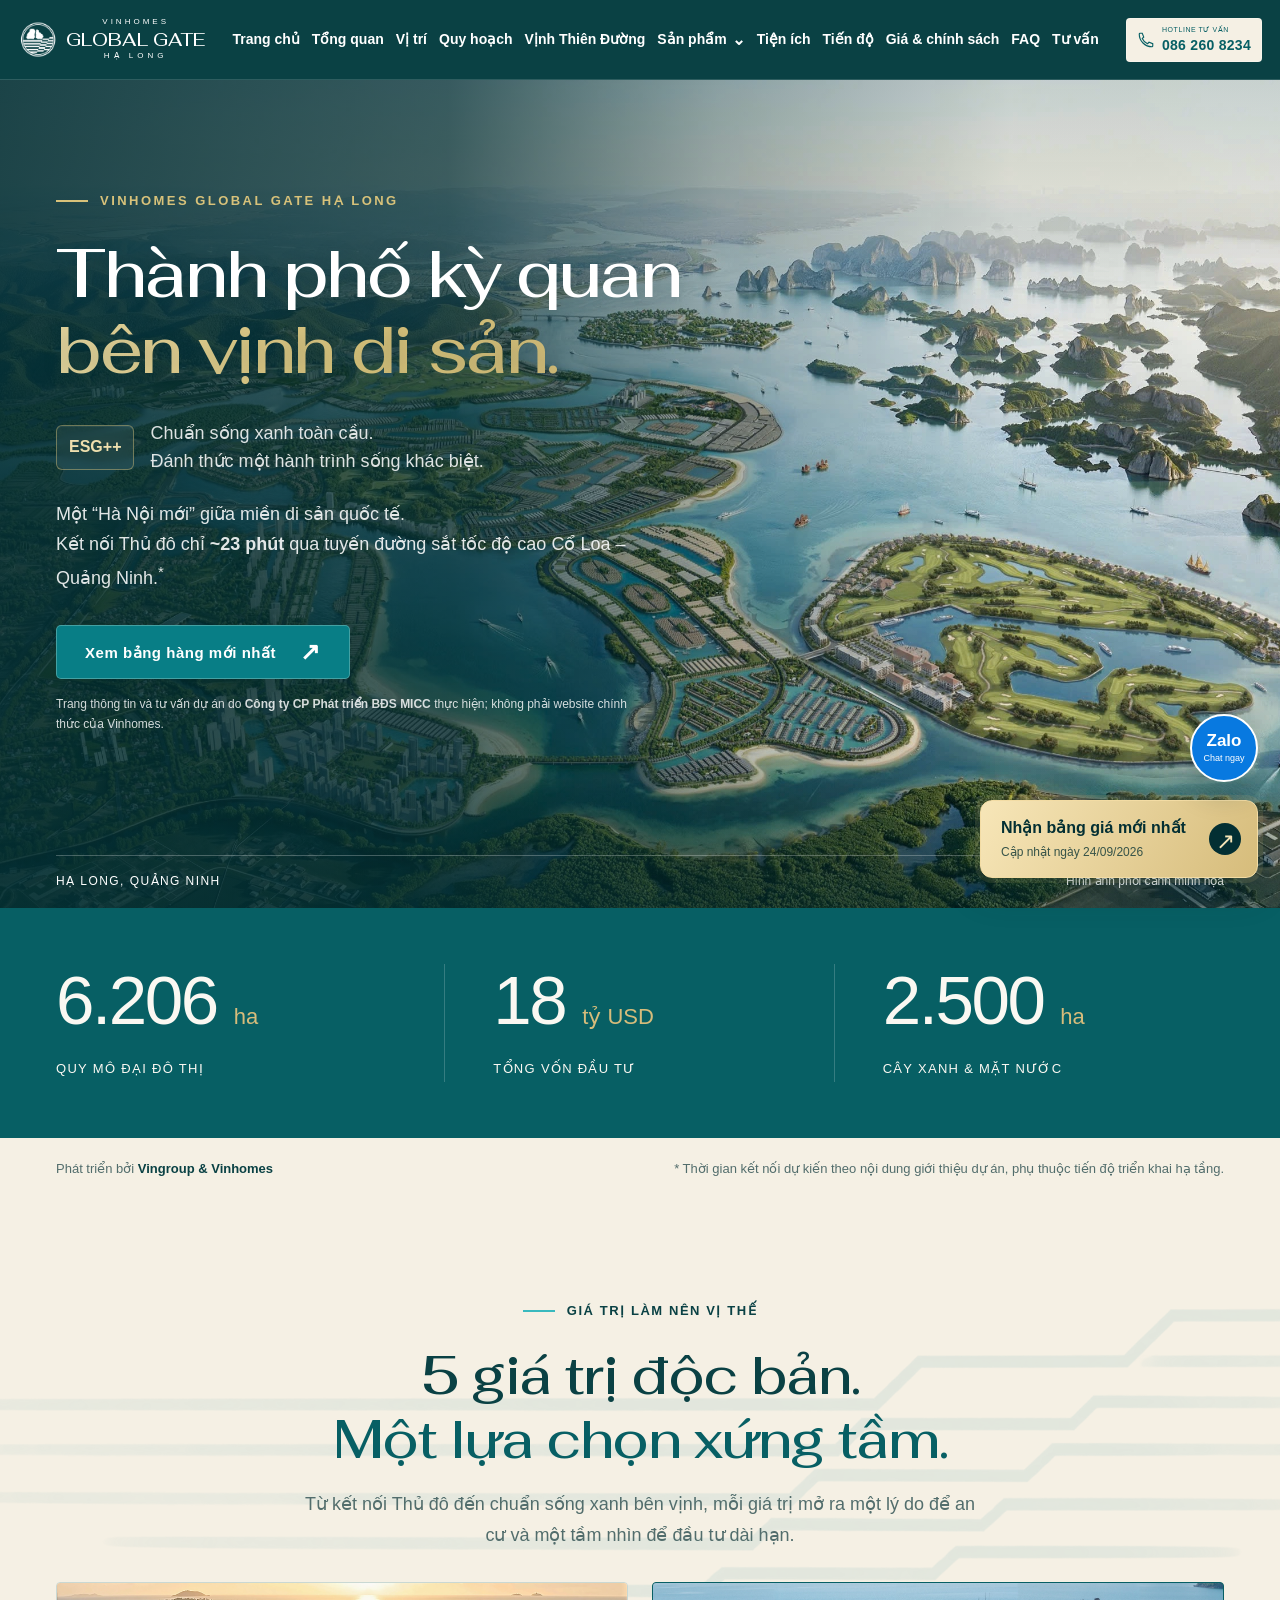
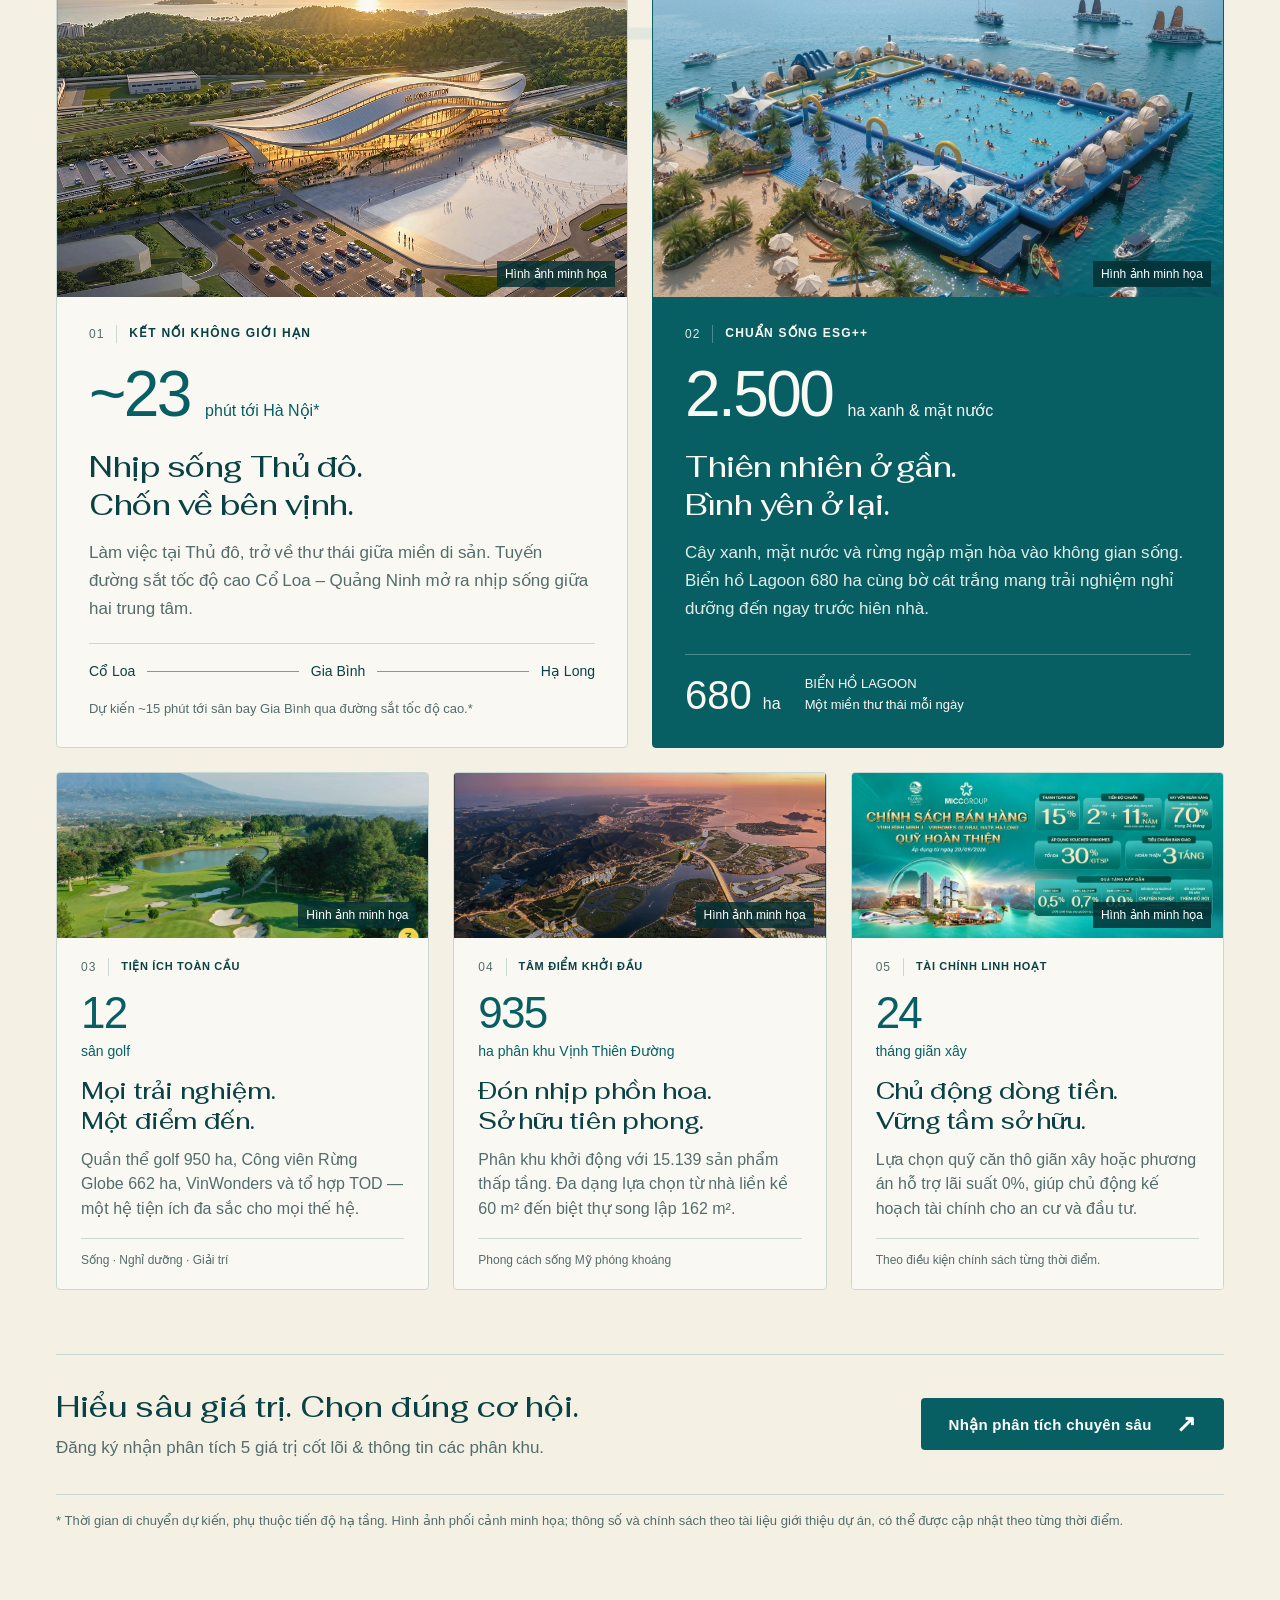
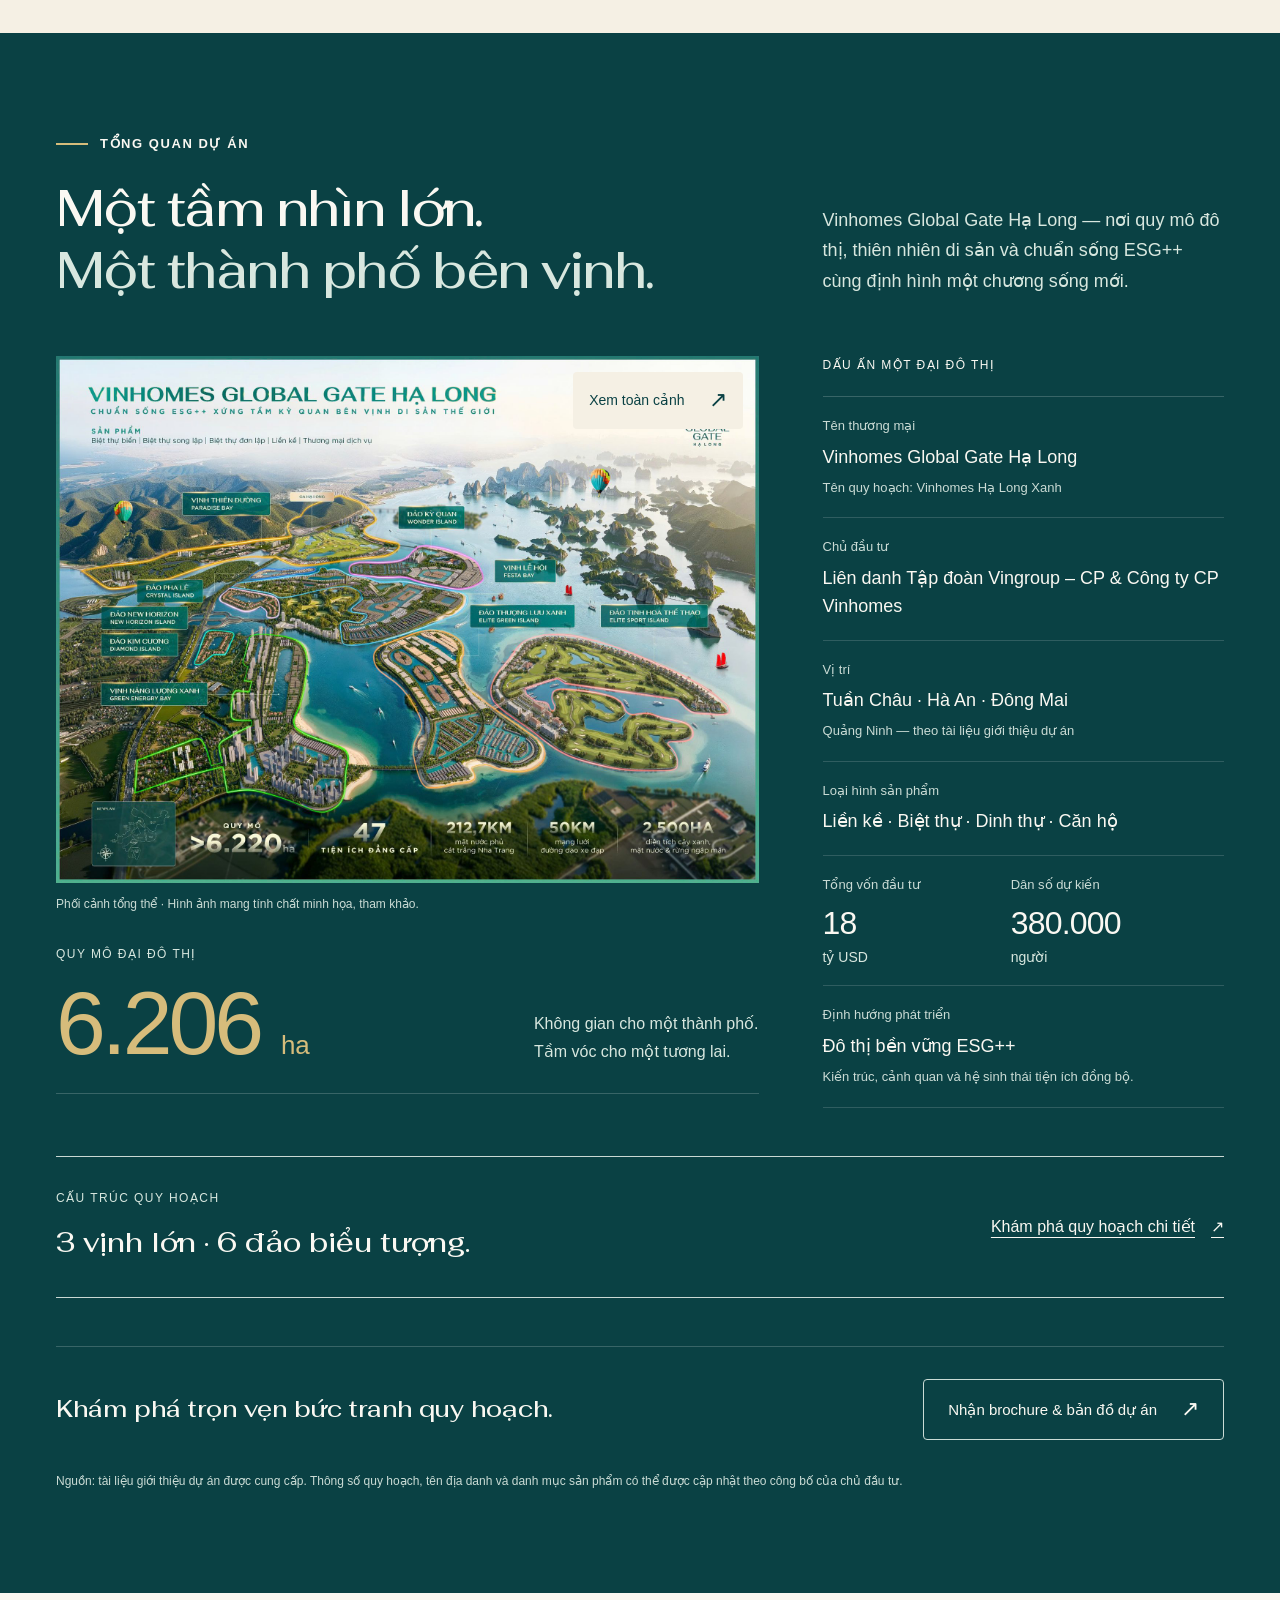
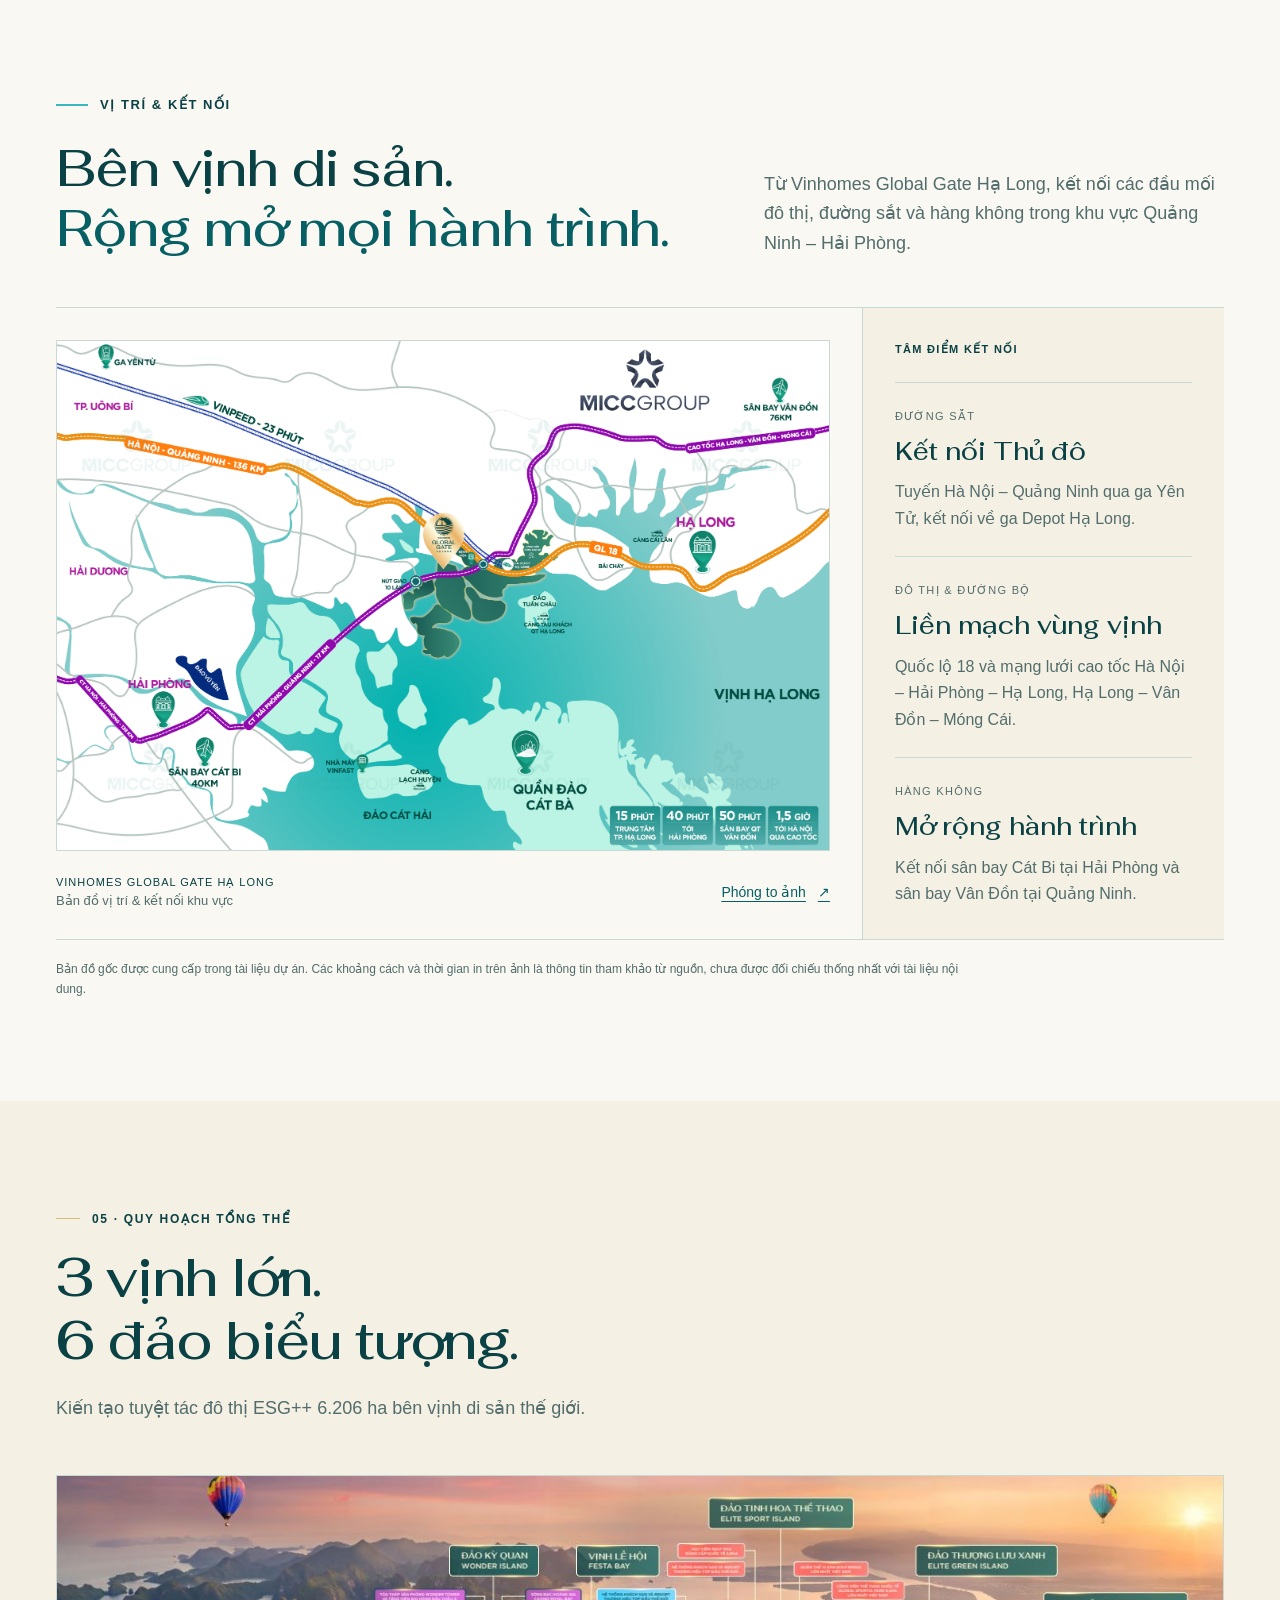
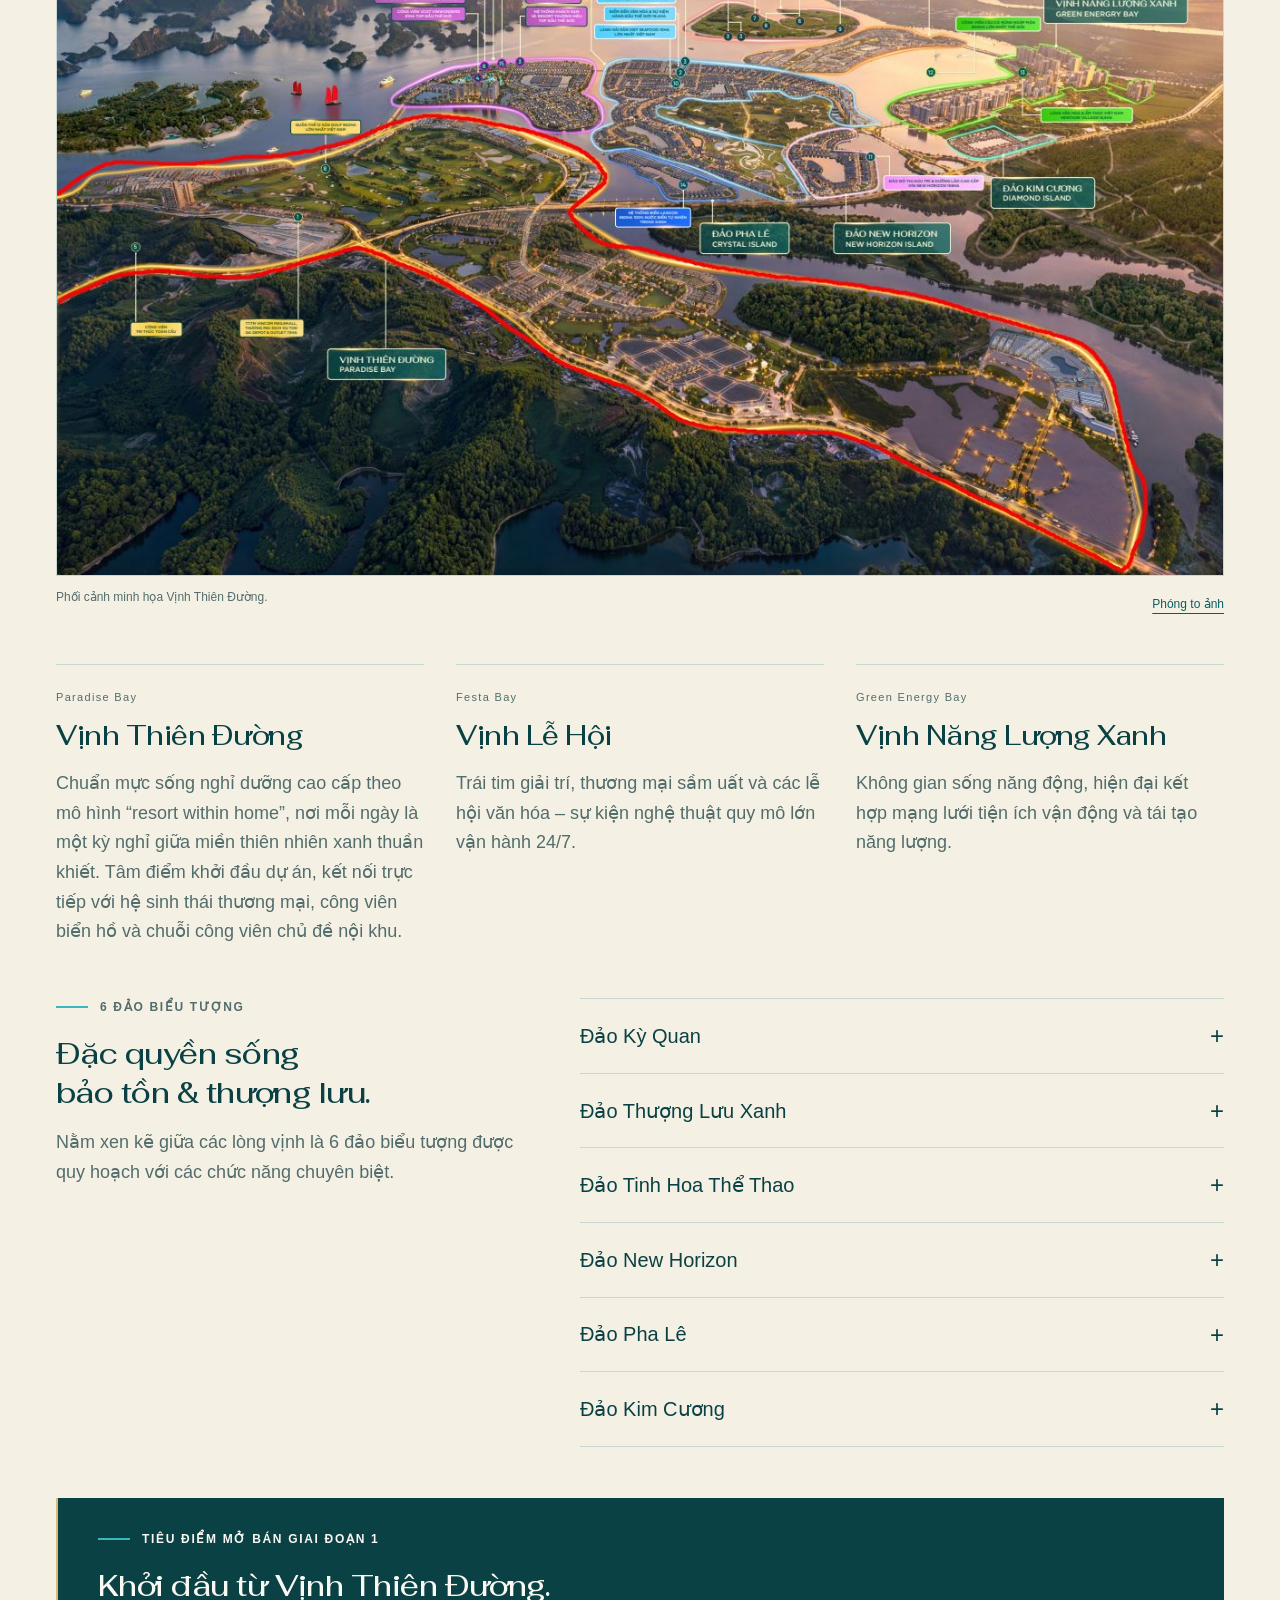
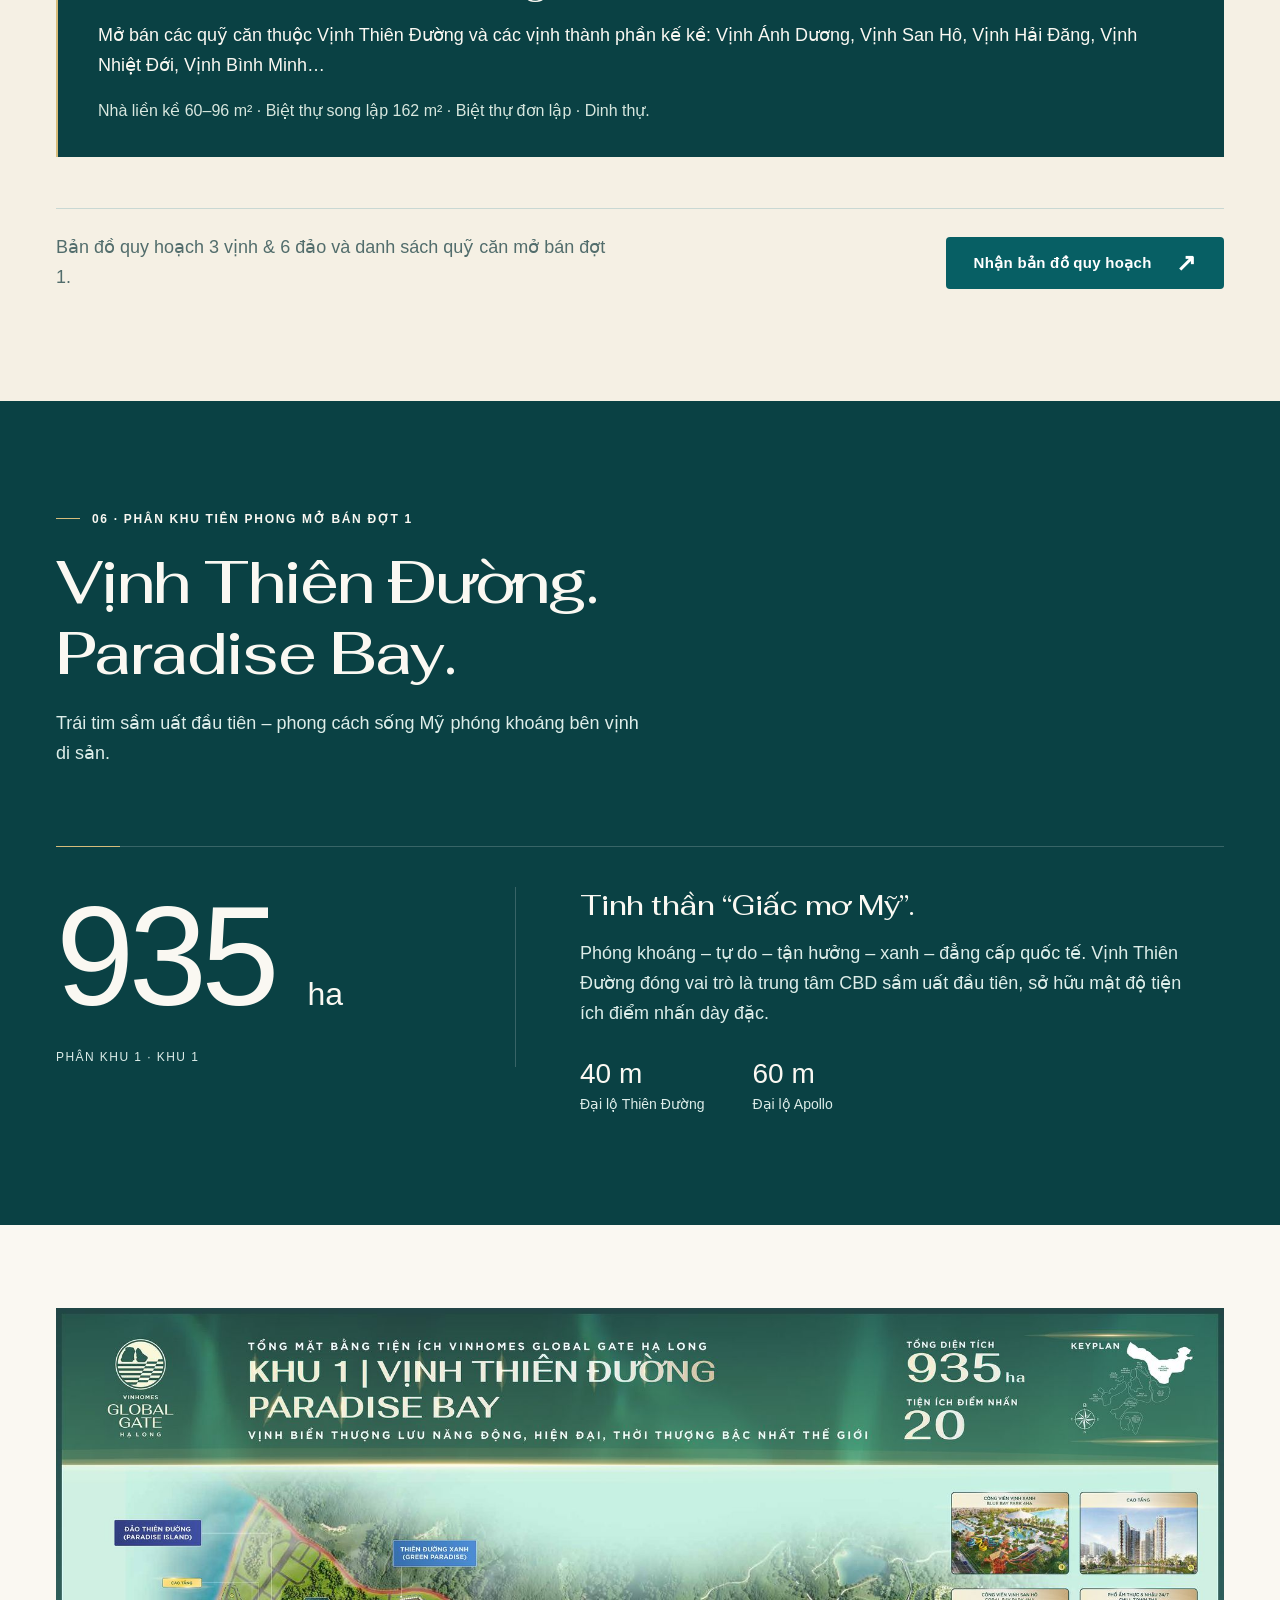
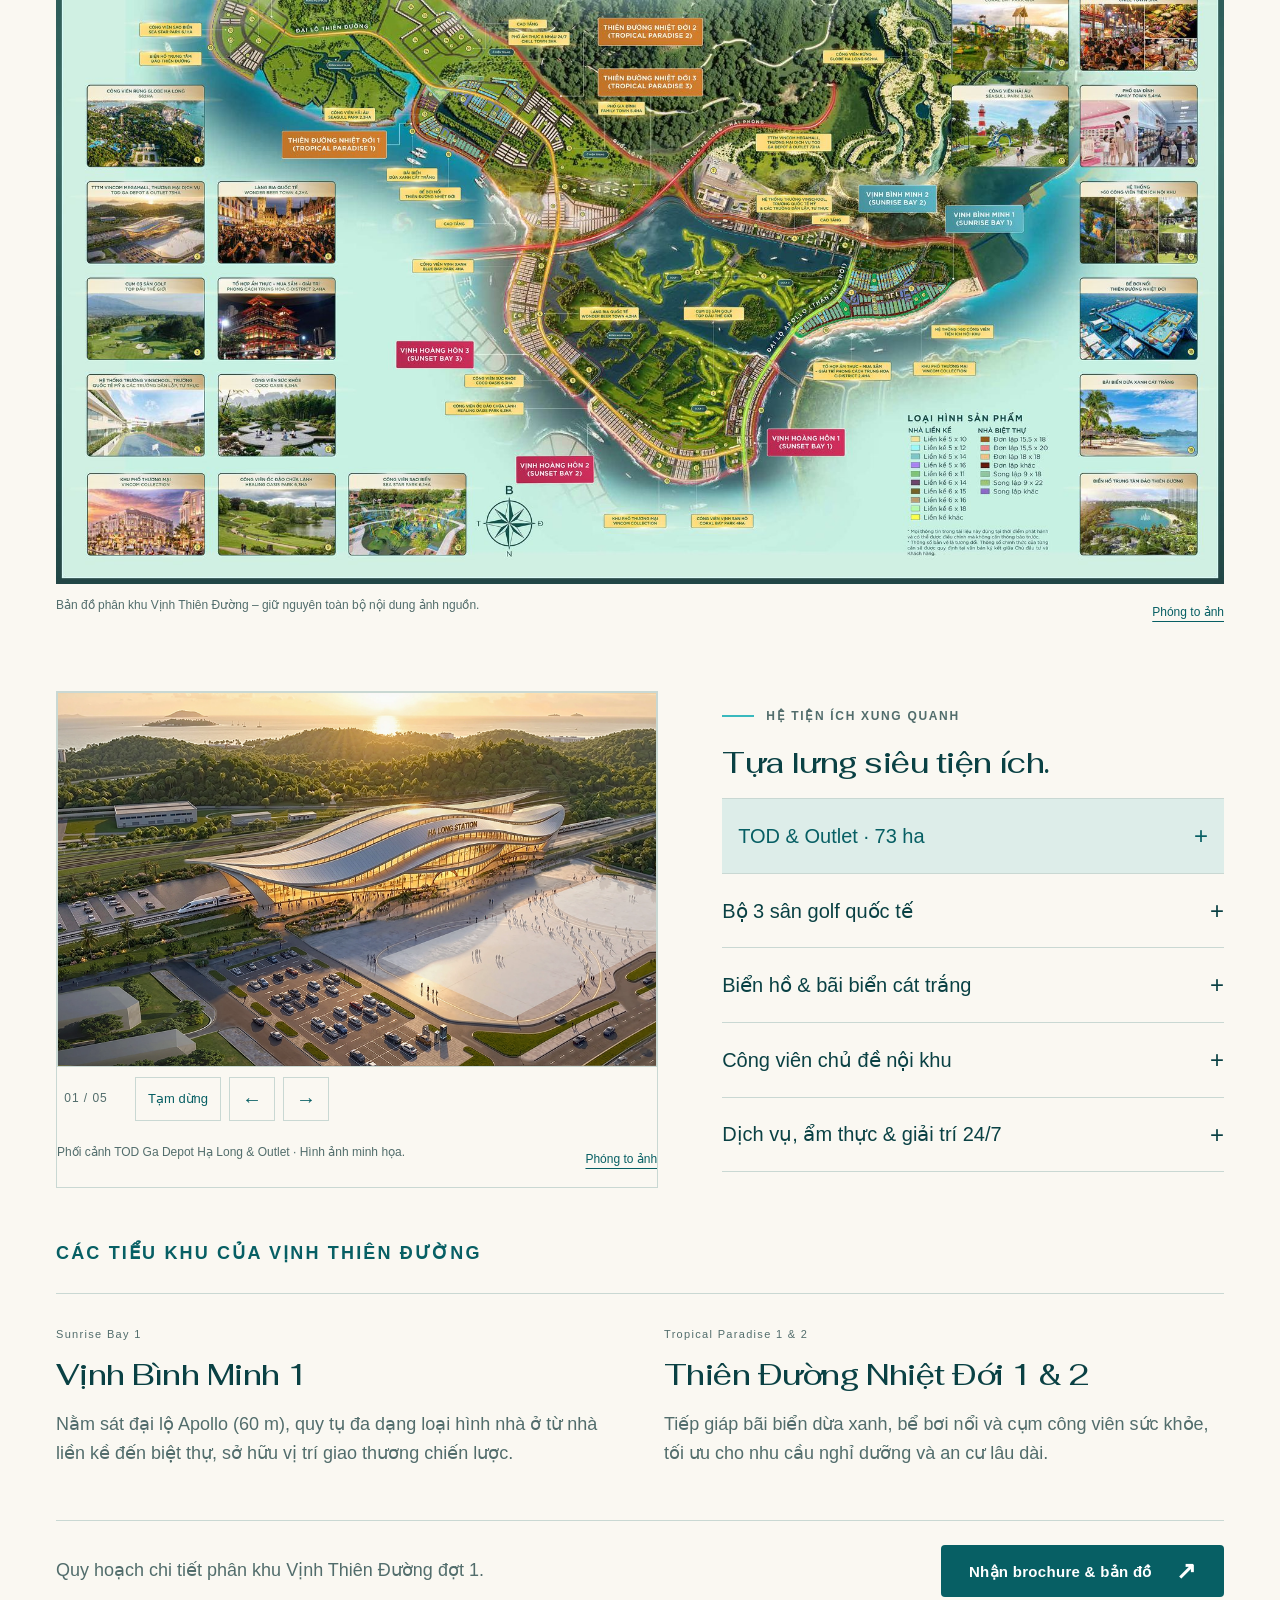
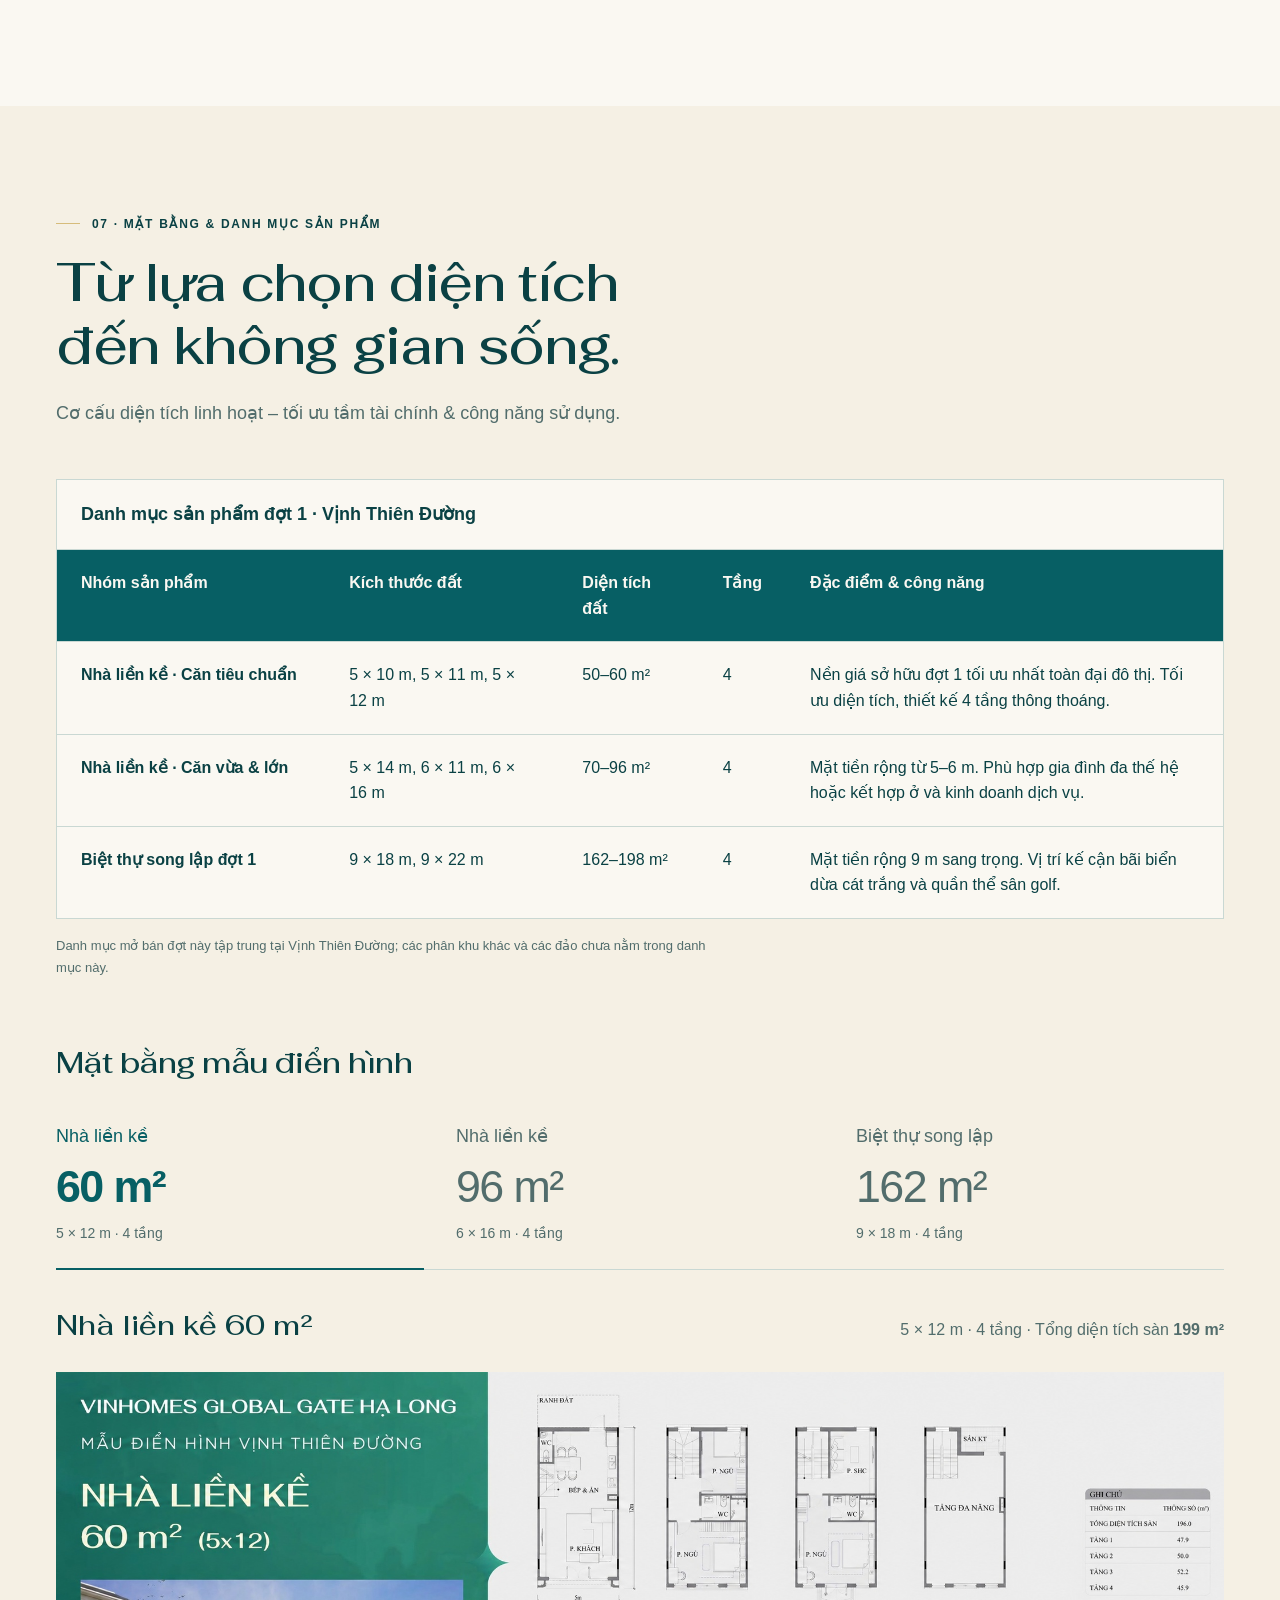
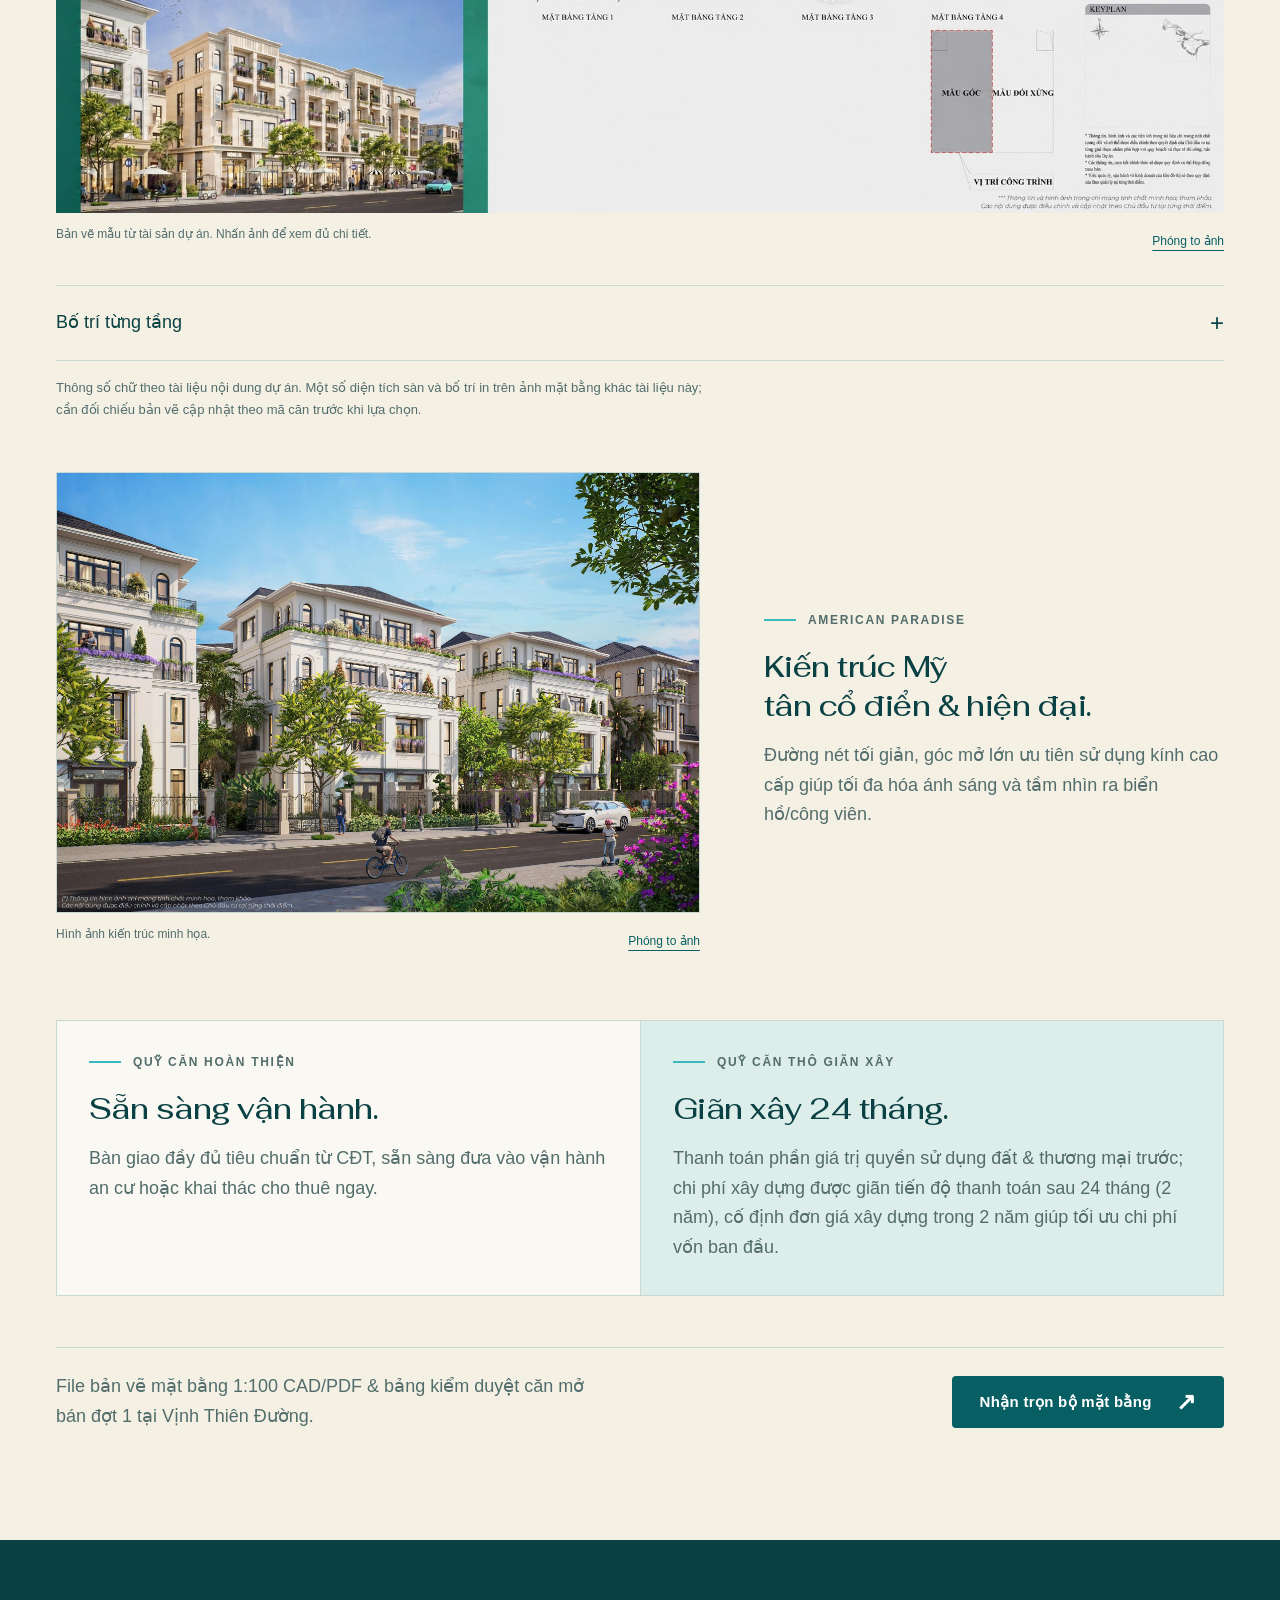
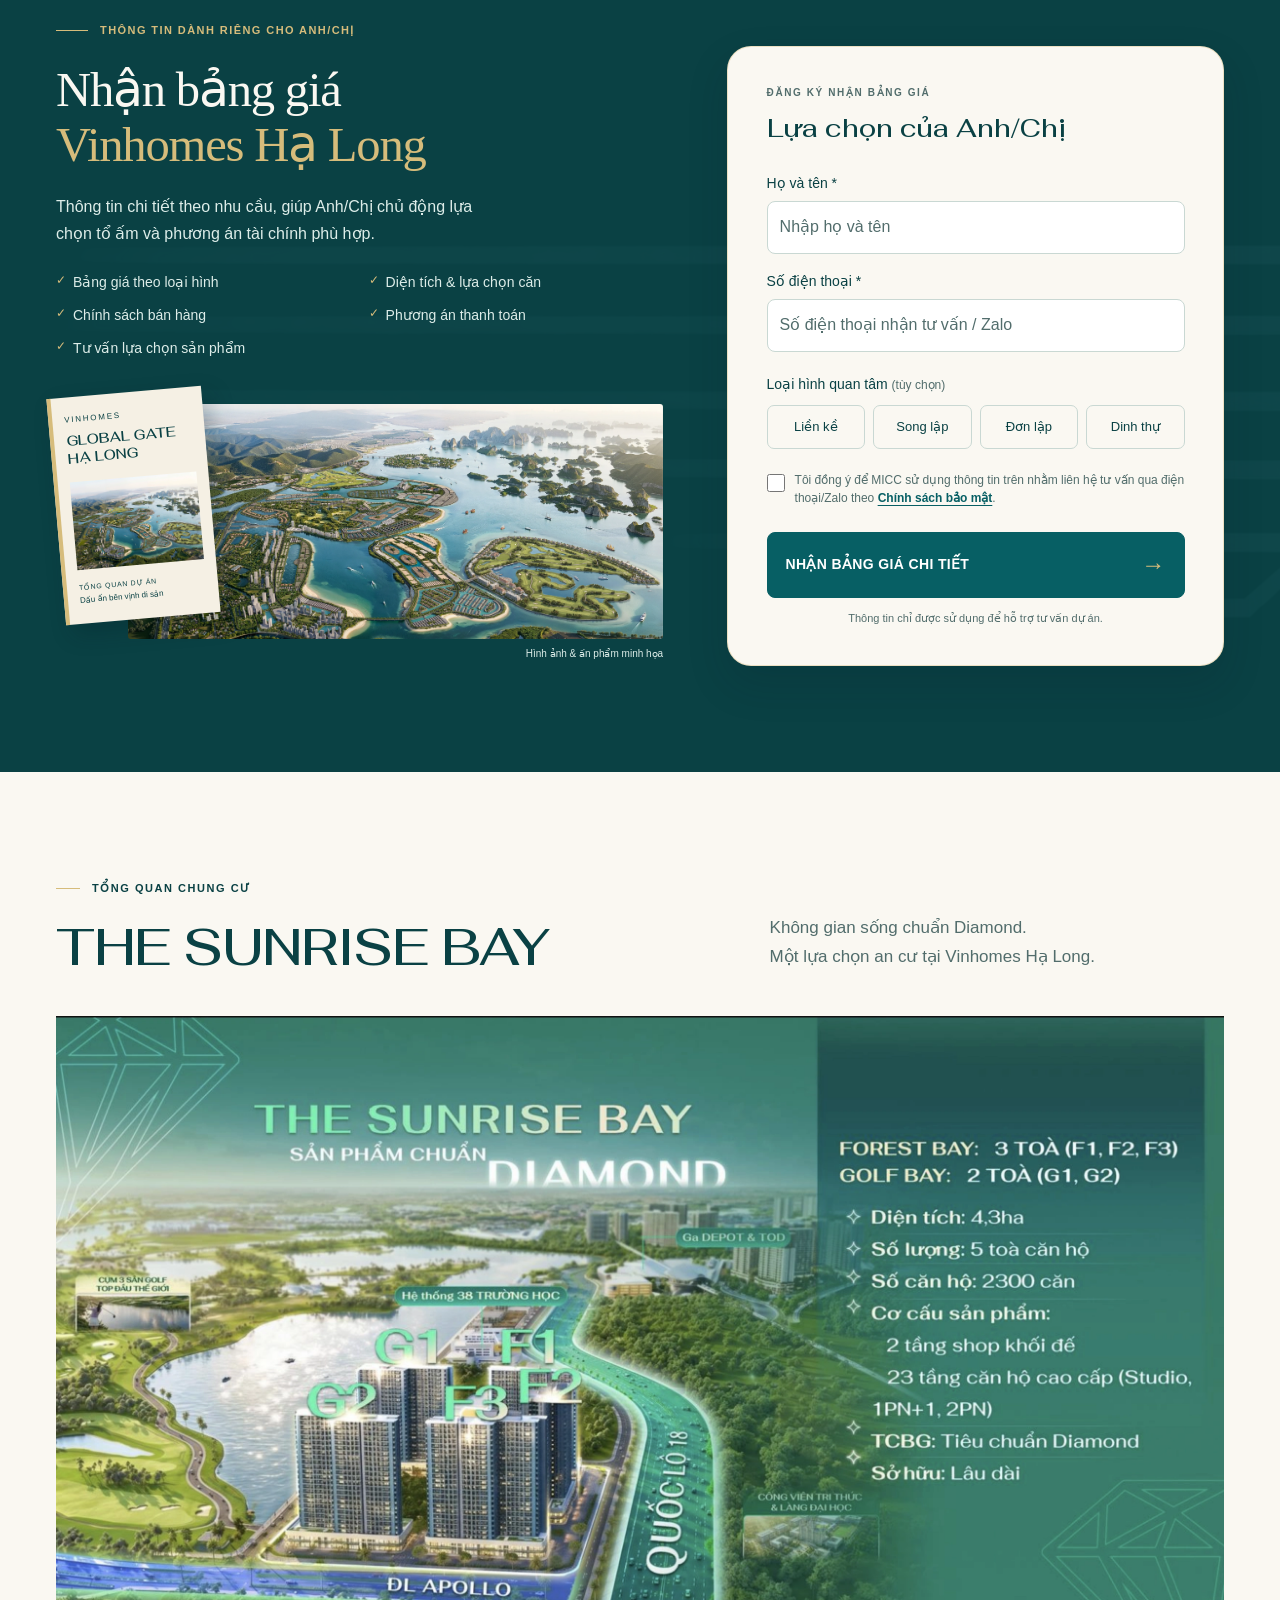
==== commit 57742fb9: "Update landing page" ====
--- a/index.html
+++ b/index.html
@@ -5,7 +5,7 @@
   <meta name="viewport" content="width=device-width,initial-scale=1">
   <meta name="description" content="Khám phá Vinhomes Global Gate Hạ Long – Thành phố kỳ quan ESG++ bên vịnh di sản quốc tế.">
   <title>Vinhomes Global Gate Hạ Long | Thành phố kỳ quan</title>
-  <link rel="icon" href="assets/images/logo-favicon.png">
+  <link rel="icon" type="image/webp" href="assets/images/favicon%20micc.webp">
   <link rel="preload" as="image" href="assets/images/vhgg-hero-banner-panorama-2.webp">
   <link rel="stylesheet" href="styles.css">
 </head>
@@ -14,7 +14,7 @@
         <a class="brand" href="./" aria-label="Vinhomes Global Gate Hạ Long"><img src="assets/images/logo-khong-text-white.png" alt="" width="389" height="364"><span class="brand-text"><span class="brand-parent">VINHOMES</span><span class="brand-name">GLOBAL GATE</span><span class="brand-location">HẠ LONG</span></span></a>
         
         <button class="menu-toggle" type="button" aria-expanded="false" aria-controls="main-nav"><span>Menu</span><span class="menu-lines" aria-hidden="true"></span></button>
-        <nav class="main-nav" id="main-nav" aria-label="Điều hướng chính"><a href="#trang-chu">Trang chủ</a><a href="#tong-quan">Tổng quan</a><a href="#vi-tri">Vị trí</a><a href="#quy-hoach">Quy hoạch</a><a href="#vinh-thien-duong">Vịnh Thiên Đường</a><a href="#san-pham">Sản phẩm</a><a href="#tien-ich">Tiện ích</a><a href="#tien-do">Tiến độ</a><a href="#gia-ban">Giá & chính sách</a><a href="#hoi-dap">FAQ</a><a href="#tu-van">Tư vấn</a></nav>
+        <nav class="main-nav" id="main-nav" aria-label="Điều hướng chính"><a href="#trang-chu">Trang chủ</a><a href="#tong-quan">Tổng quan</a><a href="#vi-tri">Vị trí</a><a href="#quy-hoach">Quy hoạch</a><a href="#vinh-thien-duong">Vịnh Thiên Đường</a><details class="nav-products"><summary>Sản phẩm <span aria-hidden="true">⌄</span></summary><div class="nav-products-menu"><a href="#san-pham">Thấp tầng</a><a href="#chung-cu">Cao tầng</a></div></details><a href="#tien-ich">Tiện ích</a><a href="#tien-do">Tiến độ</a><a href="#gia-ban">Giá & chính sách</a><a href="#hoi-dap">FAQ</a><a href="#tu-van">Tư vấn</a></nav>
         <a class="header-cta header-hotline" href="tel:0862608234" aria-label="Gọi hotline 086 260 8234"><svg viewBox="0 0 24 24" fill="none" stroke="currentColor" stroke-width="1.5" aria-hidden="true"><path d="M7 3H4a1 1 0 0 0-1 1c0 9.4 7.6 17 17 17a1 1 0 0 0 1-1v-3l-5-2-2 2a14 14 0 0 1-7-7l2-2-2-5Z"/></svg><span class="hotline-copy"><small>HOTLINE TƯ VẤN</small><strong>086 260 8234</strong></span></a>
       </header>
   <main>
@@ -29,6 +29,7 @@
           <div class="intro"><span class="esg">ESG++</span><p>Chuẩn sống xanh toàn cầu.<br>Đánh thức một hành trình sống khác biệt.</p></div>
           <p class="description">Một “Hà Nội mới” giữa miền di sản quốc tế.<br>Kết nối Thủ đô chỉ <strong>~23 phút</strong> qua tuyến đường sắt tốc độ cao Cổ Loa – Quảng Ninh.<sup>*</sup></p>
           <a class="primary-cta" href="#dang-ky">Xem bảng hàng mới nhất <span aria-hidden="true">↗</span></a>
+          <p class="hero-micc-note">Trang thông tin và tư vấn dự án do <strong>Công ty CP Phát triển BĐS MICC</strong> thực hiện; không phải website chính thức của Vinhomes.</p>
           
         </div>
 
@@ -172,8 +173,8 @@
         <header class="location-heading"><div><p class="section-kicker"><span></span> VỊ TRÍ & KẾT NỐI</p><h2 id="location-title">Bên vịnh di sản.<br><span>Rộng mở mọi hành trình.</span></h2></div><p>Từ Vinhomes Global Gate Hạ Long, kết nối các đầu mối đô thị, đường sắt và hàng không trong khu vực Quảng Ninh – Hải Phòng.</p></header>
         <div class="location-layout">
           <figure class="location-map-column">
-            <a class="location-map-link" href="assets/images/gghl_location_main.jpg" target="_blank" rel="noopener" aria-label="Mở bản đồ vị trí kích thước đầy đủ trong tab mới"><img class="location-original-map" src="assets/images/gghl_location_main.jpg" alt="Bản đồ gốc vị trí Vinhomes Global Gate Hạ Long và các tuyến kết nối Quảng Ninh – Hải Phòng" width="7771" height="5124" loading="lazy" decoding="async"></a>
-            <figcaption class="location-map-caption"><span>VINHOMES GLOBAL GATE HẠ LONG<br><small>Bản đồ vị trí & kết nối khu vực</small></span><a href="assets/images/gghl_location_main.jpg" target="_blank" rel="noopener">Xem bản đồ đầy đủ <span aria-hidden="true">↗</span></a></figcaption>
+            <a class="location-map-link" href="assets/images/gghl_location_main.jpg" target="_blank" rel="noopener" aria-label="Phóng to ảnh bản đồ vị trí"><img class="location-original-map" src="assets/images/gghl_location_main.jpg" alt="Bản đồ gốc vị trí Vinhomes Global Gate Hạ Long và các tuyến kết nối Quảng Ninh – Hải Phòng" width="7771" height="5124" loading="lazy" decoding="async"></a>
+            <figcaption class="location-map-caption"><span>VINHOMES GLOBAL GATE HẠ LONG<br><small>Bản đồ vị trí & kết nối khu vực</small></span><a href="assets/images/gghl_location_main.jpg" target="_blank" rel="noopener">Phóng to ảnh <span aria-hidden="true">↗</span></a></figcaption>
           </figure>
           <aside class="location-connections" aria-label="Các kết nối quan trọng">
             <p class="location-list-heading">TÂM ĐIỂM KẾT NỐI</p>
@@ -193,7 +194,7 @@
       <h2 id="price-request-title">Nhận bảng giá<br><span>Vinhomes Hạ Long</span></h2>
       <p>Thông tin chi tiết theo nhu cầu, giúp Anh/Chị chủ động lựa chọn tổ ấm và phương án tài chính phù hợp.</p>
     </header>
-    <form class="price-request-card" id="price-request-form" data-cta="Nhận bảng giá chi tiết" aria-label="Đăng ký nhận bảng giá Vinhomes Hạ Long" novalidate>
+    <form method="post" class="price-request-card" id="price-request-form" data-cta="Nhận bảng giá chi tiết" aria-label="Đăng ký nhận bảng giá Vinhomes Hạ Long" novalidate>
       <p class="price-card-kicker">ĐĂNG KÝ NHẬN BẢNG GIÁ</p>
       <p class="price-card-title">Lựa chọn của Anh/Chị</p>
       <label for="price-name">Họ và tên <span aria-hidden="true">*</span></label>
@@ -211,7 +212,7 @@
           <label><input type="radio" name="product" value="Dinh thự"><span>Dinh thự</span></label>
         </div>
       </fieldset>
-      <label class="form-consent"><input type="checkbox" name="consent" required aria-describedby="price-consent-error"><span>Tôi đồng ý để MICC sử dụng thông tin trên nhằm liên hệ tư vấn qua điện thoại/Zalo theo <a href="https://chungcumasterioceancity.com/chinh-sach-bao-mat.html" target="_blank" rel="noopener">Chính sách bảo mật</a>.</span></label>
+      <label class="form-consent"><input type="checkbox" name="consent" required aria-describedby="price-consent-error"><span>Tôi đồng ý để MICC sử dụng thông tin trên nhằm liên hệ tư vấn qua điện thoại/Zalo theo <a href="/chinh-sach-bao-mat.html" target="_blank" rel="noopener">Chính sách bảo mật</a>.</span></label>
       <p class="field-error" id="price-consent-error" hidden></p>
       <button type="submit">NHẬN BẢNG GIÁ CHI TIẾT <span aria-hidden="true">→</span></button>
       <p class="price-privacy">Thông tin chỉ được sử dụng để hỗ trợ tư vấn dự án.</p>
@@ -314,12 +315,12 @@
   </div>
 </section>
 <section class="batch-section amenities" id="tien-ich" aria-labelledby="amenities-title"><div class="wrap"><header class="batch-heading"><p class="section-kicker"><span></span>08 · TIỆN ÍCH & TRẢI NGHIỆM SỐNG</p><h2 id="amenities-title">Hệ sinh thái tiện ích ESG++<br>tầm vóc toàn cầu.</h2><p>Từ hạ tầng sinh thái dưỡng lành đến nhịp sống tận hưởng không giới hạn.</p></header><p class="experience-intro">Tại Vinhomes Global Gate Hạ Long, tiện ích không dừng lại ở những công trình đơn lẻ, mà được quy hoạch thành <strong>hệ sinh thái trải nghiệm sống toàn diện</strong>. Nơi môi trường tự nhiên nguyên bản trở thành hạ tầng sống, kết hợp chuẩn mực chăm sóc sức khỏe, giáo dục, thể thao và giải trí quốc tế – đáp ứng trọn vẹn nhu cầu của mọi thế hệ trong gia đình.</p><figure class="batch-media amenities-map"><a href="assets/images/ban-do-tien-ich.jpg" target="_blank" rel="noopener" aria-label="Phóng to bản đồ tiện ích Vinhomes Global Gate Hạ Long"><img src="assets/images/ban-do-tien-ich.jpg" alt="Bản đồ tiện ích Vinhomes Global Gate Hạ Long" width="1678" height="937" loading="lazy" decoding="async"></a><figcaption><span>Bản đồ tiện ích Vinhomes Global Gate Hạ Long</span><a href="assets/images/ban-do-tien-ich.jpg" target="_blank" rel="noopener">Phóng to ảnh ↗</a></figcaption></figure><article class="experience-chapter"><div class="experience-title"><span class="batch-label">01 / Wellness & Regenerative Living</span><h3>Sinh thái & sức khỏe dưỡng lành</h3><p>Chuyển hóa không gian tự nhiên thành liệu trình phục hồi Thân – Tâm – Trí mỗi ngày ngay trước hiên nhà.</p></div><figure class="batch-media"><a href="assets/images/tien ich/vinhome-global-gate-bien-ho-lagoon-tien-ich.jpg" target="_blank" rel="noopener" aria-label="Phóng to ảnh: Phối cảnh biển hồ Lagoon"><img src="assets/images/tien ich/vinhome-global-gate-bien-ho-lagoon-tien-ich.jpg" alt="Phối cảnh biển hồ Lagoon" width="1685" height="933" loading="lazy" decoding="async"></a><figcaption>Hình ảnh phối cảnh minh họa từ tài liệu dự án. <a href="assets/images/tien ich/vinhome-global-gate-bien-ho-lagoon-tien-ich.jpg" target="_blank" rel="noopener">Phóng to ảnh</a></figcaption></figure><div class="experience-content"><div class="experience-metrics"><p><strong>680</strong><span>ha Lagoon</span></p><p><strong>50</strong><span>km đường dạo</span></p></div><div><details class="batch-detail"><summary>Biển Hồ Lagoon 680 ha &amp; 50km Cung Đường Dạo Bộ/Xe Đạp<span aria-hidden="true">+</span></summary><div><p>Cư dân bắt đầu ngày mới bằng nhịp chạy bộ hoặc đạp xe ven biển dọc mạng lưới 50km đường dạo xanh mát; thả mình giữa làn nước biển hồ Lagoon 680 ha được xử lý lọc trong xanh 100% tự nhiên cùng bờ cát trắng mịn.</p></div></details><details class="batch-detail"><summary>Lá Phổi Xanh Công Viên Rừng Globe Hạ Long (662 ha)<span aria-hidden="true">+</span></summary><div><p>Tận hưởng không khí thuần khiết từ 662 ha diện tích rừng tự nhiên, tích hợp các tuyến đường dạo tán rừng, đài quan sát và khu cắm trại ngoài trời dành cho gia đình vào mỗi cuối tuần.</p></div></details><details class="batch-detail"><summary>Công Viên Câu Cá Rừng Ngập Mặn Wonder Mangrove (800 ha)<span aria-hidden="true">+</span></summary><div><p>Không gian thư giãn độc bản giữa hệ sinh thái rừng ngập mặn bao bao bọc, mang đến trải nghiệm chèo thuyền kayak, câu cá sinh thái và khám phá tự nhiên nguyên sơ.</p></div></details></div></div></article><article class="experience-chapter"><div class="experience-title"><span class="batch-label">02 / Sports & Entertainment</span><h3>Thể thao & giải trí</h3><p>Nơi hội tụ giới tinh hoa, kết nối cộng đồng quốc tế và mang đến nhịp sống lễ hội vận hành 24/7.</p></div><figure class="batch-media"><a href="assets/images/tien ich/nha-hat-va-san-khau-ngoai-troi.jpeg" target="_blank" rel="noopener" aria-label="Phóng to ảnh: Phối cảnh Wonder Theatre và sân khấu ngoài trời"><img src="assets/images/tien ich/nha-hat-va-san-khau-ngoai-troi.jpeg" alt="Phối cảnh Wonder Theatre và sân khấu ngoài trời" width="2560" height="1428" loading="lazy" decoding="async"></a><figcaption>Hình ảnh phối cảnh minh họa từ tài liệu dự án. <a href="assets/images/tien ich/nha-hat-va-san-khau-ngoai-troi.jpeg" target="_blank" rel="noopener">Phóng to ảnh</a></figcaption></figure><div class="experience-content"><div class="experience-metrics"><p><strong>12</strong><span>sân golf · 950 ha</span></p><p><strong>4,5</strong><span>ha Học viện PGA</span></p></div><div><details class="batch-detail"><summary>Quần Thể 12 Sân Golf (950 ha) &amp; Học Viện Golf PGA (4,5 ha)<span aria-hidden="true">+</span></summary><div><p>Điểm đến rèn luyện sức khỏe và mở rộng mạng lưới kết nối kinh doanh thượng lưu tại quần thể sân golf quy mô hàng đầu khu vực, được tư vấn thiết kế bởi các đơn vị quốc tế danh tiếng (như CDP) và đào tạo theo chuẩn PGA.</p></div></details><details class="batch-detail"><summary>Tổ Hợp Văn Hóa &amp; Sự Kiện Quốc Tế (16,4 ha)<span aria-hidden="true">+</span></summary><div><p>Thưởng thức các chương trình nghệ thuật đỉnh cao tại <strong>Nhà hát Wonder Theatre 3.000 chỗ</strong>, hoặc hòa mình vào không khí đại nhạc hội toàn cầu tại <strong>Sân khấu ngoài trời view biển 60.000 chỗ</strong> lớn nhất Việt Nam.</p></div></details><details class="batch-detail"><summary>Đảo Vui Chơi Giải Trí VinWonders (81 ha) &amp; Bến Du Thuyền Wonder Marina<span aria-hidden="true">+</span></summary><div><p>Hành trình khám phá các công viên chủ đề thế giới, thủy cung, công viên nước cùng đặc quyền cập bến du thuyền riêng cho những chuyến thưởng ngoạn Vịnh Di sản.</p></div></details></div></div></article><article class="experience-chapter"><div class="experience-title"><span class="batch-label">03 / Family, Health & Commerce</span><h3>Gia đình, y tế & thương mại</h3><p>Nền tảng vững chắc cho cuộc sống an cư lâu dài, nuôi dưỡng thế hệ tương lai và phụng sự tuổi vàng.</p></div><figure class="batch-media"><a href="assets/images/tien ich/ga-tod-ha-long-station.webp" target="_blank" rel="noopener" aria-label="Phóng to ảnh: Phối cảnh TOD Ga Depot & Outlet"><img src="assets/images/tien ich/ga-tod-ha-long-station.webp" fetchpriority="low" alt="Phối cảnh TOD Ga Depot & Outlet" width="2023" height="1172" loading="lazy" decoding="async"></a><figcaption>Hình ảnh phối cảnh minh họa từ tài liệu dự án. <a href="assets/images/tien ich/ga-tod-ha-long-station.webp" target="_blank" rel="noopener">Phóng to ảnh</a></figcaption></figure><div class="experience-content"><div class="experience-metrics"><p><strong>158</strong><span>ha New Horizon Island</span></p><p><strong>73</strong><span>ha TOD & Outlet</span></p></div><div><details class="batch-detail"><summary>Tổ Hợp Y Tế &amp; Chăm Sóc Tuổi Vàng (New Horizon Island 158 ha)<span aria-hidden="true">+</span></summary><div><p>Bệnh viện Quốc tế 5 sao <strong>Vinmec Cleveland Clinic (14 ha)</strong> hợp tác với hệ thống y tế hàng đầu Hoa Kỳ, kết hợp Làng sức khỏe VinBeauty (2,4 ha) và Trung tâm tuổi vàng Vin New Horizon (3,3 ha) – nơi cha mẹ được chăm sóc sức khỏe toàn diện và an dưỡng giữa cộng đồng văn minh.</p></div></details><details class="batch-detail"><summary>Hệ Thống Giáo Dục Toàn Diện &amp; Wonder Young Hub (3,1 ha)<span aria-hidden="true">+</span></summary><div><p>Môi trường học tập chuẩn quốc tế với hệ thống Vinschool, Trường Quốc tế Mỹ và Trung tâm phát triển thế hệ trẻ Wonder Young Hub – giúp con trẻ phát triển thể chất, trí tuệ và tư duy toàn cầu.</p></div></details><details class="batch-detail"><summary>Mạng Lưới Thương Mại – Ẩm Thực – Mua Sắm 24/7<span aria-hidden="true">+</span></summary><div><p>Trải nghiệm mua sắm không thuế tại <strong>TOD Ga Depot &amp; Outlet 73 ha</strong>, TTTM Vincom Mega Mall cùng chuỗi phố ẩm thực đa văn hóa (Làng hải sản Viet Seafood 10 ha, Làng bia Wonder Beer Town 4,2 ha, Làng cổ Nhật Bản Kotobuki 7,1 ha...).</p></div></details></div></div></article><div class="values-bottom"><p>Sơ đồ mạng lưới tiện ích All-in-one & bản phân tích trải nghiệm cư dân.</p><a class="values-cta" href="#dang-ky">Nhận sơ đồ tiện ích<span aria-hidden="true">↗</span></a></div></div></section><section class="batch-section progress" id="tien-do" aria-labelledby="progress-title"><div class="wrap"><header class="batch-heading"><p class="section-kicker"><span></span>09 · TIẾN ĐỘ & MỐC HOÀN THÀNH</p><h2 id="progress-title">Lộ trình hạ tầng.<br>2026 – 2028.</h2><p>Minh bạch mốc thời gian lên đèn các siêu tiện ích & tuyến đường sắt VinSpeed.</p></header><p class="batch-note">Các mốc dưới đây theo lộ trình trong tài liệu dự án được cung cấp, không phải xác nhận công trình đã hoàn thành.</p><div class="project-timeline"><article class="timeline-year"><h3>2026</h3><ol><li><span class="timeline-date">Tháng 08</span><div>Hoàn thành công tác san lấp mặt bằng Giai đoạn 1.</div></li><li><span class="timeline-date">Tháng 10</span><div>Hoàn thành tuyến đường trục chính rộng <strong>60m</strong> (Đại lộ Apollo).</div></li></ol></article><article class="timeline-year"><h3>2027</h3><ol><li><span class="timeline-date">Tháng 12</span><div><ul><li>Hoàn thành Công viên giải trí <strong>VinWonders 81 ha</strong>.</li><li>Hoàn thành <strong>Tổ hợp 3 Sân golf</strong> chuẩn quốc tế thuộc Phân khu Vịnh Thiên Đường.</li><li>Thông tuyến & hoàn thành đường sắt tốc độ cao <strong>VinSpeed</strong> (Cổ Loa – Hạ Long).</li></ul></div></li></ol></article><article class="timeline-year"><h3>2028</h3><ol><li><span class="timeline-date">Q1</span><div>Hoàn thành Tổ hợp Thương mại Dịch vụ <strong>TOD Ga Depot & Outlet 73 ha</strong>.</div></li><li><span class="timeline-date">Tháng 05</span><div>Hoàn thành Tổ hợp Tòa tháp Văn phòng & Khách sạn cao <strong>35 tầng</strong>.</div></li><li><span class="timeline-date">Tháng 11</span><div>Hoàn thành Tổ hợp Nhà hát Wonder Theatre & Sân khấu biểu diễn ngoài trời.</div></li><li><span class="timeline-date">Tháng 12</span><div>Hoàn thành <strong>Công viên Rừng Globe Hạ Long 662 ha</strong>.</div></li></ol></article></div><div class="batch-split progress-update"><div><figure class="batch-media progress-gallery"><a href="assets/images/tien do du an/1-tien-do-du-an-thang-9.jpg" target="_blank" rel="noopener" aria-label="Phóng to ảnh: Bộ ảnh cập nhật thi công tháng 9 của dự án"><img src="assets/images/tien do du an/1-tien-do-du-an-thang-9.jpg" alt="Bộ ảnh cập nhật thi công tháng 9 của dự án" width="1280" height="960" loading="lazy" decoding="async"></a><figcaption>Ảnh tiến độ tháng 9 theo bộ ảnh được cung cấp. <a href="assets/images/tien do du an/1-tien-do-du-an-thang-9.jpg" target="_blank" rel="noopener">Phóng to ảnh</a></figcaption></figure></div><div><p class="section-kicker"><span></span>TIẾN ĐỘ PHÂN KHU</p><h3>Vịnh Thiên Đường</h3><div class="progress-fact"><h4>Hạ tầng mở bán đợt 1</h4><p>Trục Đại lộ Thiên Đường (40m) và Đại lộ Apollo (60m) dự kiến hoàn thiện hạ tầng kỹ thuật phục vụ bán hàng trong năm 2026.</p></div><div class="progress-fact"><h4>Bàn giao sản phẩm giãn xây</h4><p>Tùy chọn Quỹ căn thô giãn xây được ấn định mốc thời gian hoàn thiện và thanh toán tiền xây dựng sau <strong>24 tháng (D + 720 ngày)</strong> kể từ ngày ký Hợp đồng.</p></div></div></div><div class="values-bottom"><p>Video & hình ảnh cập nhật tiến độ thực tế mới nhất.</p><a class="values-cta" href="#dang-ky">Đăng ký thăm quan thực tế dự án<span aria-hidden="true">↗</span></a></div></div></section>
-<section class="batch-section pricing" id="gia-ban" aria-label="Giá tham khảo và chính sách bán hàng"><div class="wrap"><header class="batch-heading"><p class="section-kicker"><span></span>GIÁ BÁN & CHÍNH SÁCH</p><h2>Khoảng giá tham khảo.<br>Phương án tài chính.</h2><p>Giải pháp tài chính linh hoạt – tối ưu dòng tiền & cấu trúc vốn cho nhà đầu tư.</p></header><div class="pricing-notice"><span class="reference-badge">THAM KHẢO / DỰ KIẾN</span><p>Lưu ý: Mức giá dưới đây là khoảng giá dự kiến/rumor tham khảo từ tài liệu mở bán. Đơn giá và tổng giá thanh toán chính thức của từng mã căn phụ thuộc vào Bảng giá niêm yết chính thức từ Chủ đầu tư tại thời điểm ký Thỏa thuận đặt cọc (TTĐC) hoặc Hợp đồng mua bán (HĐMB).</p></div><dl class="price-comparison"><div><dt>Nhà Liền kề Thô (50 m²)</dt><dd><span class="price-prefix">Khoảng </span><strong>4,0 – 4,3 <span class="price-unit">tỷ VNĐ/căn</span></strong> <em>(tổng giá sở hữu đất đợt 1 tối ưu nhất toàn đại đô thị)</em>.</dd></div><div><dt>Nhà Liền kề Thô (60 m²)</dt><dd><span class="price-prefix">Khoảng </span><strong>4,3 – 4,6 <span class="price-unit">tỷ VNĐ/căn</span></strong> <em>(trục đường 13m)</em> và <strong>6,0 – 6,2 <span class="price-unit">tỷ VNĐ/căn</span></strong> <em>(trục đường 40m)</em>.</dd></div><div><dt>Nhà Liền kề Thô (70 m²)</dt><dd><span class="price-prefix">Khoảng </span><strong>5,2 – 5,7 <span class="price-unit">tỷ VNĐ/căn.</span></strong></dd></div><div><dt>Nhà Liền kề Hoàn thiện All-in (50 m² – 70 m²)</dt><dd><span class="price-prefix">Khoảng </span><strong>10,0 – 15,0 <span class="price-unit">tỷ VNĐ/căn.</span></strong></dd></div><div><dt>Biệt thự Song lập Thô (162 m²)</dt><dd><span class="price-prefix">Khoảng </span><strong>13,6 – 14,5 <span class="price-unit">tỷ VNĐ/căn</span></strong> <em>(vị trí kế cận bãi biển cát trắng &amp; quần thể sân golf)</em>.</dd></div><div><dt>Biệt thự Đơn lập / Dinh thự &amp; Căn hộ cao tầng</dt><dd><span class="price-unverified">[CẦN XÁC MINH]</span> <em>(Chủ đầu tư sẽ công bố bảng giá niêm yết chi tiết theo từng đợt ra hàng)</em>.</dd></div></dl><div class="values-bottom"><p>Nhận bảng báo giá chi tiết theo mã căn đợt 1 & bảng tính dòng tiền vay ngân hàng.</p><a class="values-cta" href="#dang-ky">Nhận bảng giá & tư vấn dòng tiền<span aria-hidden="true">↗</span></a></div><div class="financing"><h3>3 phương án tài chính</h3><p class="policy-note">Chính sách theo tài liệu tham khảo. Điều kiện áp dụng và mức ưu đãi thực tế theo văn bản niêm yết chính thức của Chủ đầu tư.</p><div class="policy-documents" aria-label="Ảnh chính sách bán hàng quỹ thô và quỹ hoàn thiện"><figure class="batch-media"><a href="assets/images/chinh-sach-ban-hang-quy-tho.jpg" aria-label="Phóng to ảnh chính sách bán hàng quỹ thô"><img src="assets/images/chinh-sach-ban-hang-quy-tho.jpg" alt="Chính sách bán hàng quỹ thô" width="1242" height="1857" loading="lazy" decoding="async"></a><figcaption><span>Chính sách bán hàng · Quỹ thô</span><a href="assets/images/chinh-sach-ban-hang-quy-tho.jpg">Phóng to ảnh</a></figcaption></figure><figure class="batch-media"><a href="assets/images/chinh-sach-ban-hang-quy-hoan-thien.jpg" aria-label="Phóng to ảnh chính sách bán hàng quỹ hoàn thiện"><img src="assets/images/chinh-sach-ban-hang-quy-hoan-thien.jpg" alt="Chính sách bán hàng quỹ hoàn thiện" width="1550" height="2048" loading="lazy" decoding="async"></a><figcaption><span>Chính sách bán hàng · Quỹ hoàn thiện</span><a href="assets/images/chinh-sach-ban-hang-quy-hoan-thien.jpg">Phóng to ảnh</a></figcaption></figure></div><details class="batch-detail"><summary>Phương án 1: Hỗ Trợ Lãi Suất Ngân Hàng (Tối Ưu Đòn Bẩy Tài Chính)<span aria-hidden="true">+</span></summary><div><ul><li><strong>Mức dư nợ vay</strong>: Ngân hàng hỗ trợ cho vay lên tới <strong>70%</strong> giá bán <em>(hoặc lên tới <strong>80%</strong> đối với các trường hợp/khách hàng đủ điều kiện phê duyệt)</em>.</li><li><strong>Lãi suất 0%</strong>: Áp dụng mức lãi suất 0% trong thời gian HTLS từ <strong>18, 24, 30 đến 36 tháng</strong> kể từ ngày giải ngân đầu tiên.</li><li><strong>Ân hạn nợ gốc &amp; Miễn phí trả nợ trước hạn</strong>: Được áp dụng trong suốt thời gian được Chủ đầu tư Hỗ trợ lãi suất.</li><li><strong>Tùy chọn Lãi suất cố định</strong>: Tự chi trả theo mức lãi suất cố định ưu đãi (3%/năm cho 18 tháng, 4,5%/năm cho 24 tháng, 6%/năm cho 30 tháng, 7,5%/năm cho 36 tháng...), CĐT chi trả phần vượt lãi suất cố định trên dư nợ gốc trong hạn.</li></ul></div></details><details class="batch-detail"><summary>Phương án 2: Thanh Toán Bằng Vốn Tự Có (Thanh Toán Sớm)<span aria-hidden="true">+</span></summary><div><ul><li><strong>Chiết khấu thanh toán sớm 15%</strong>: Giảm trừ trực tiếp vào giá gốc đối với khách hàng thanh toán sớm trong vòng 15 ngày kể từ ngày ký HĐMB/HĐT <em>(áp dụng cho Quỹ căn hoàn thiện)</em>.</li><li><strong>Chiết khấu thanh toán theo tiến độ</strong>: Hưởng mức chiết khấu tương đương <strong>11%/năm</strong> trên số tiền thanh toán và số ngày thanh toán trước hạn.</li><li><strong>Tiến độ thanh toán thường</strong>: Chia nhỏ dòng tiền làm nhiều đợt <em>(từ Đợt cọc 200 – 300 triệu VNĐ đến các đợt D+15, D+60, D+90, D+120, D+180, D+270 ngày...)</em>, đóng dần 10% – 15% mỗi đợt cho đến khi nhận thông báo bàn giao.</li><li><strong>Lãi suất cọc đảm bảo</strong>: Chủ đầu tư trả lãi <strong>9,5%/năm</strong> cho giá trị Thỏa thuận đặt cọc đảm bảo thực hiện HĐMB.</li></ul></div></details><details class="batch-detail"><summary>Phương án 3: Giải Pháp Quỹ Căn Thô Giãn Xây (Tối Ưu Chi Phí Vốn Ban Đầu)<span aria-hidden="true">+</span></summary><div><ul><li><strong>Chi phí đất thanh toán trước</strong>: Khách hàng thanh toán phần Giá trị Quyền sử dụng đất &amp; Thương mại theo tiến độ HĐMB.</li><li><strong>Chi phí xây dựng thanh toán sau 24 tháng (2 năm)</strong>: Tiến độ thanh toán tiền xây dựng được lùi lại sau <strong>720 ngày (D + 720 ngày)</strong>.</li><li><strong>Cố định đơn giá xây dựng</strong>: Đơn giá xây dựng được khóa cố định trong 2 năm, giúp nhà đầu tư chủ động kế hoạch vốn và tránh rủi ro biến động giá nguyên vật liệu.</li></ul></div></details><h3 class="benefits-heading">Ưu đãi & đặc quyền bổ sung</h3><details class="batch-detail"><summary>Đặc quyền VinClub<span aria-hidden="true">+</span></summary><div><p>Khách hàng là thành viên VinClub được hưởng ưu đãi chiết khấu trực tiếp và tích điểm VPoint từ <strong>0,5% đến 2,7%</strong> giá trị BĐS tùy thuộc hạng thành viên (Member, Gold, Platinum, Diamond).</p></div></details><details class="batch-detail"><summary>Chương trình &quot;Về Ở Sớm&quot;<span aria-hidden="true">+</span></summary><div><p>Nhận ưu đãi <strong>10%</strong> trên giá bán/giá thuê (trước VAT &amp; KPBT) khi cam kết hoàn thiện và về ở/cho thuê trong vòng <strong>05 tháng</strong> kể từ ngày bàn giao mặt bằng <em>(áp dụng cho danh mục Quỹ căn Về ở sớm)</em>.</p></div></details><details class="batch-detail"><summary>Voucher Đặc Quyền Sở Hữu Nhà Vinhomes<span aria-hidden="true">+</span></summary><div><p>Sử dụng 01 Voucher có giá trị thanh toán lên tới <strong>30%</strong> Giá trị nhà khi ký HĐMB/HĐT <em>(theo quy định áp dụng của CĐT)</em>.</p></div></details></div></div></section><section class="batch-section legal" id="phap-ly" aria-labelledby="legal-title"><div class="wrap"><header class="batch-heading"><p class="section-kicker"><span></span>10 · PHÁP LÝ & THÔNG TIN DỰ ÁN</p><h2 id="legal-title">Thông tin pháp lý &<br>bảo chứng phát triển.</h2><p>Khung pháp lý minh bạch & năng lực triển khai từ Liên danh Vingroup – Vinhomes.</p></header><p class="batch-note">Thông tin theo tài liệu dự án được cung cấp.</p><dl class="legal-information"><div><dt>Tên dự án quy hoạch pháp lý</dt><dd><strong>Khu đô thị phức hợp Hạ Long Xanh</strong>.</dd></div><div><dt>Tên thương mại chính thức</dt><dd><strong>Vinhomes Global Gate Hạ Long</strong>.</dd></div><div><dt>Chủ đầu tư chính thức</dt><dd><strong>Liên danh Tập đoàn Vingroup – CTY CP &amp; Công ty Cổ phần Vinhomes</strong>.</dd></div><div><dt>Phê duyệt quy hoạch 1/500</dt><dd>Quyết định số: <strong>1965/QĐ-UBND · 6518/QĐ-UBND · 462/QĐ-UBND · 921/QĐ-UBND</strong></dd></div><div><dt>Phạm vi địa giới hành chính</dt><dd>Tọa lạc tại phường Tuần Châu, Đại Yên (TP. Hạ Long) và phường Hà An, Đông Mai (TX. Quảng Yên), tỉnh Quảng Ninh.</dd></div><div><dt>Hình thức văn bản giao dịch</dt><dd>• <strong>Khách hàng trong nước</strong>: Ký Thỏa thuận đặt cọc (TTĐC) và Hợp đồng mua bán (HĐMB) trực tiếp với Chủ đầu tư.<br>• <strong>Cá nhân / Tổ chức nước ngoài</strong>: Ký Hợp đồng thuê (HĐT) theo đúng quy định pháp luật sở hữu bất động sản dành cho người nước ngoài tại Việt Nam.</dd></div><div><dt>Quyền sở hữu &amp; Giấy chứng nhận (GCN)</dt><dd>Quy trình cấp Giấy chứng nhận quyền sở hữu nhà ở (Sổ hồng) được thực hiện theo thông báo của Chủ đầu tư sau khi nhận bàn giao và hoàn thành nghĩa vụ tài chính.</dd></div><div><dt>Ranh giới bảo tồn di sản</dt><dd>Dự án nằm hoàn toàn ngoài phạm vi vùng bảo tồn cốt lõi của Vịnh Di sản Thiên nhiên Thế giới UNESCO, phát triển dựa trên vùng đất đầm sình lầy nuôi trồng thủy sản cũ.</dd></div><div><dt>Tiêu chuẩn phát triển đô thị</dt><dd>Định hướng theo tiêu chuẩn quốc tế <strong>ESG++</strong> (chuẩn ISO 37125 về đô thị phát triển bền vững), bảo tồn nguyên vẹn 2.500 ha mảng xanh, mặt nước và hệ sinh thái rừng ngập mặn nguyên sinh.</dd></div><div><dt>Quyền lợi bảo mật &amp; Minh bạch</dt><dd>Toàn bộ tiến độ thanh toán, khoản cọc và nghĩa vụ tài chính đều được quy định minh bạch trên văn bản Thỏa thuận đặt cọc và Hợp đồng mua bán chính thức.</dd></div></dl><div class="values-bottom"><p>Mẫu Hợp đồng mua bán & bảng bảo chứng pháp lý chính thức.</p><a class="values-cta" href="#dang-ky">Nhận tài liệu pháp lý<span aria-hidden="true">↗</span></a></div></div></section><section class="batch-section faq" id="hoi-dap" aria-label="Câu hỏi thường gặp"><div class="wrap faq-wrap"><header class="batch-heading"><p class="section-kicker"><span></span>FAQ · GIẢI ĐÁP BĂN KHOĂN</p><h2>Câu hỏi thường gặp.</h2><p>Giải đáp các thắc mắc về giá, pháp lý, tiến độ & chính sách mở bán đợt 1.</p></header><p class="policy-note">Giá và chính sách dưới đây mang tính tham khảo/dự kiến; mốc hạ tầng theo lộ trình trong tài liệu dự án.</p><details class="batch-detail faq-item" open><summary><span class="faq-question"><small>01</small>Mức giá khởi điểm các sản phẩm mở bán đợt 1 tại Vịnh Thiên Đường là bao nhiêu? Đã bao gồm tiền xây dựng chưa?</span><span aria-hidden="true">+</span></summary><div class="faq-answer"><p>Mức giá dự kiến đợt 1 cho dòng sản phẩm <strong>Nhà liền kề thô (50 m²)</strong> khoảng <strong>4,0 – 4,3 tỷ VNĐ/căn</strong>; <strong>Liền kề thô (60 m²)</strong> khoảng <strong>4,3 – 4,6 tỷ VNĐ/căn</strong> <em>(trục đường 13m)</em>; và <strong>Biệt thự song lập thô (162 m²)</strong> khoảng <strong>13,6 – 14,5 tỷ VNĐ/căn</strong>. Mức giá dòng thô bao gồm Giá trị quyền sử dụng đất &amp; thương mại, tiền xây dựng được tách riêng theo tiến độ giãn xây. Đối với dòng sản phẩm bàn giao <strong>Hoàn thiện All-in (50 m² – 70 m²)</strong>, mức giá khoảng <strong>10,0 – 15,0 tỷ VNĐ/căn</strong> đã bao gồm đầy đủ chi phí hoàn thiện theo tiêu chuẩn CĐT.</p></div></details><details class="batch-detail faq-item"><summary><span class="faq-question"><small>02</small>Dự án nằm tại Quảng Ninh, liệu có quá xa để cư dân làm việc tại Hà Nội di chuyển hàng ngày không?</span><span aria-hidden="true">+</span></summary><div class="faq-answer"><p>Hoàn toàn không. Dự án tích hợp nhà ga của tuyến đường sắt tốc độ cao <strong>VinSpeed (Hà Nội – Quảng Ninh)</strong> với vận tốc thiết kế <strong>350 km/h</strong>. Cư dân chỉ mất khoảng <strong>~23 phút</strong> di chuyển từ Ga Cổ Loa (Hà Nội) tới trực tiếp nhà ga nằm trong lòng dự án, biến Vinhomes Global Gate Hạ Long thành mô hình &quot;First-Home&quot; (nhà ở chính) kết nối hai trung tâm hoàn hảo.</p><p class="faq-context">Thời gian di chuyển theo phương án hạ tầng trong tài liệu, không phải thời gian vận hành thực tế hiện tại.</p></div></details><details class="batch-detail faq-item"><summary><span class="faq-question"><small>03</small>Chính sách &quot;Quỹ căn Thô Giãn Xây&quot; đợt 1 vận hành như thế nào? Tôi được lợi gì từ phương án này?</span><span aria-hidden="true">+</span></summary><div class="faq-answer"><p>Khi chọn Quỹ căn Thô Giãn Xây, khách hàng chỉ cần thanh toán phần Giá trị Quyền sử dụng đất &amp; Thương mại theo tiến độ HĐMB ban đầu; chi phí xây dựng được lùi tiến độ thanh toán sau <strong>24 tháng (D + 720 ngày)</strong>. Đồng thời, CĐT <strong>cố định đơn giá xây dựng trong 2 năm</strong>, giúp nhà đầu tư giảm áp lực vốn ban đầu và phòng ngừa rủi ro biến động giá nguyên vật liệu.</p></div></details><details class="batch-detail faq-item"><summary><span class="faq-question"><small>04</small>Nếu mua qua phương án vay ngân hàng Hỗ trợ lãi suất (HTLS), tôi cần chuẩn bị bao nhiêu vốn tự có ban đầu?</span><span aria-hidden="true">+</span></summary><div class="faq-answer"><p>Ngân hàng hỗ trợ cho vay lên tới <strong>70%</strong> giá trị nhà <em>(hoặc lên tới <strong>80%</strong> đối với khách hàng đủ điều kiện phê duyệt)</em>. Như vậy, khách hàng chỉ cần chuẩn bị tối thiểu <strong>20% – 30%</strong> vốn tự có ban đầu. Phần nợ vay còn lại được CĐT Hỗ trợ lãi suất <strong>0%</strong> trong thời gian từ <strong>18 đến 36 tháng</strong> <em>(tùy gói lựa chọn)</em>, đi kèm đặc quyền Ân hạn nợ gốc và Miễn phí trả nợ trước hạn trong suốt thời gian HTLS.</p></div></details><details class="batch-detail faq-item"><summary><span class="faq-question"><small>05</small>Khi nào phân khu Vịnh Thiên Đường đợt 1 và các siêu tiện ích chính sẽ hoàn thành?</span><span aria-hidden="true">+</span></summary><div class="faq-answer"><p>Lộ trình thi công chính thức từ CĐT như sau: San lấp Giai đoạn 1 hoàn thành vào <strong>T8/2026</strong>; Tuyến đường trục chính 60m (Đại lộ Apollo) xong vào <strong>T10/2026</strong>; Công viên <strong>VinWonders 81 ha</strong>, <strong>Bộ 3 Sân golf</strong> và tuyến <strong>VinSpeed</strong> hoàn thành vào <strong>T12/2027</strong>; Khu <strong>TOD &amp; Outlet 73 ha</strong> hoàn thành vào <strong>Q1/2028</strong>; Công viên Rừng Globe 662 ha hoàn thành vào <strong>T12/2028</strong>.</p></div></details><details class="batch-detail faq-item"><summary><span class="faq-question"><small>06</small>Tên pháp lý của dự án là gì và khách hàng sẽ ký kết hình thức văn bản giao dịch nào?</span><span aria-hidden="true">+</span></summary><div class="faq-answer"><p>Tên pháp lý quy hoạch của dự án là <strong>Khu đô thị phức hợp Hạ Long Xanh</strong>, tên thương mại chính thức là <strong>Vinhomes Global Gate Hạ Long</strong>, do Liên danh Tập đoàn Vingroup &amp; Công ty CP Vinhomes làm Chủ đầu tư. Khách hàng cá nhân/tổ chức trong nước sẽ ký Thỏa thuận đặt cọc (TTĐC) và Hợp đồng mua bán (HĐMB) trực tiếp với CĐT; cá nhân/tổ chức nước ngoài sẽ ký Hợp đồng thuê (HĐT) theo đúng quy định pháp luật hiện hành.</p></div></details><details class="batch-detail faq-item"><summary><span class="faq-question"><small>07</small>Cư dân có được sử dụng tự do hệ thống Biển hồ Lagoon 680 ha và các tiện ích nội khu không?</span><span aria-hidden="true">+</span></summary><div class="faq-answer"><p>Cư dân dự án được tận hưởng trọn vẹn hệ sinh thái cảnh quan mặt nước, công viên công cộng, cung đường dạo bộ 50km và các tiện ích thể thao nội khu theo quy chuẩn vận hành của Vinhomes. Một số tiện ích chuyên biệt tầm vóc quốc tế như Sân golf, VinWonders, Royal Casino hay Bến du thuyền Wonder Marina sẽ vận hành theo chính sách phí dịch vụ ưu đãi dành riêng cho cư dân hoặc thành viên VinClub.</p></div></details><details class="batch-detail faq-item"><summary><span class="faq-question"><small>08</small>Quy mô dự án dự kiến lên tới 380.000 dân, yếu tố nào đảm bảo khả năng lấp đầy thực tế?</span><span aria-hidden="true">+</span></summary><div class="faq-answer"><p>Động lực lấp đầy dân số được bảo chứng bởi 3 trụ cột kinh tế tạo việc làm thực tế: (1) Cụm công nghiệp – logistics – cảng biển kề bên (KCN Tiền Phong, Đầm Nhà Mạc, Cảng Đình Vũ, Lạch Huyện); (2) Khối tòa tháp văn phòng – thương mại cao 35–45 tầng (quy mô hàng triệu m² sàn làm việc); và (3) Mạng lưới giáo dục – y tế – du lịch toàn cầu thu hút hàng triệu lượt chuyên gia, sinh viên và khách du lịch mỗi năm.</p></div></details><details class="batch-detail faq-item"><summary><span class="faq-question"><small>09</small>Quy trình đăng ký tư vấn, nhận thông tin và tham quan thực địa diễn ra như thế nào?</span><span aria-hidden="true">+</span></summary><div class="faq-answer"><p>Quy trình gồm 4 bước minh bạch:</p><ol><li><em>Đăng ký thông tin</em> qua Form trên Landing Page hoặc Hotline.</li><li><em>Nhận trọn bộ File tài liệu</em>: Brochure, Mặt bằng 1:100, Bảng giá &amp; Bảng tính dòng tiền vay qua Zalo trong 30 giây.</li><li><em>Đặt lịch xe đưa đón VIP</em>: Trải nghiệm sa bàn dự án và tham quan thực địa vị trí triển khai tại Hạ Long / Quảng Yên.</li><li><em>Tư vấn chuyên sâu</em>: Hỗ trợ chọn mã căn ưu tiên và hướng dẫn thủ tục ký cọc/HĐMB trực tiếp với Chủ đầu tư.</li></ol><p class="faq-context">Quy trình trên theo tài liệu dự án. MICC tiếp nhận đăng ký trên trang và liên hệ qua điện thoại/Zalo để tư vấn, cung cấp tài liệu theo nhu cầu.</p></div></details><div class="values-bottom"><p>Trao đổi nhu cầu sản phẩm & phương án tài chính của bạn.</p><a class="values-cta" href="#dang-ky">Nhận bảng giá & tư vấn dòng tiền<span aria-hidden="true">↗</span></a></div></div></section><section class="lead-section final-cta" id="tu-van" aria-labelledby="lead-heading"><div class="wrap lead-layout"><div class="lead-intro"><p class="section-kicker"><span></span>VINHOMES GLOBAL GATE HẠ LONG</p><h2 id="lead-heading">Sở hữu tọa độ di sản – đón đầu chu kỳ hạ tầng mới.</h2><p>Đăng Ký Ưu Tiên Chọn Căn Vị Trí Đẹp & Nhận Trọn Bộ Bảng Giá Mở Bán Đợt 1 Tại Vịnh Thiên Đường</p><p class="lead-caption">Giá bán & chính sách mang tính tham khảo/dự kiến.<br><a href="#ghi-chu-phap-ly">Xem ghi chú pháp lý ↗</a></p><a class="final-hotline" href="tel:0862608234"><small>HOTLINE TƯ VẤN</small>086 260 8234</a></div><aside class="lead-card" id="dang-ky" aria-labelledby="form-title"><div class="form-kicker"><span></span>VỊNH THIÊN ĐƯỜNG · ĐỢT 1</div><h2 id="form-title">Nhận bảng giá mở bán đợt 1 &amp; bảng tính dòng tiền từng căn</h2><p class="form-description" id="form-preview">Để lại thông tin để MICC hỗ trợ Anh/Chị hoặc gọi <a href="tel:0862608234">086 260 8234</a> để được tư vấn trực tiếp.</p><form id="lead-form" aria-describedby="form-preview">
+<section class="batch-section pricing" id="gia-ban" aria-label="Giá tham khảo và chính sách bán hàng"><div class="wrap"><header class="batch-heading"><p class="section-kicker"><span></span>GIÁ BÁN & CHÍNH SÁCH</p><h2>Khoảng giá tham khảo.<br>Phương án tài chính.</h2><p>Giải pháp tài chính linh hoạt – tối ưu dòng tiền & cấu trúc vốn cho nhà đầu tư.</p></header><div class="pricing-notice"><span class="reference-badge">THAM KHẢO / DỰ KIẾN</span><p>Lưu ý: Mức giá dưới đây là khoảng giá dự kiến/rumor tham khảo từ tài liệu mở bán. Đơn giá và tổng giá thanh toán chính thức của từng mã căn phụ thuộc vào Bảng giá niêm yết chính thức từ Chủ đầu tư tại thời điểm ký Thỏa thuận đặt cọc (TTĐC) hoặc Hợp đồng mua bán (HĐMB).</p></div><dl class="price-comparison"><div><dt>Nhà Liền kề Thô (50 m²)</dt><dd><span class="price-prefix">Khoảng </span><strong>4,0 – 4,3 <span class="price-unit">tỷ VNĐ/căn</span></strong> <em>(tổng giá sở hữu đất đợt 1 tối ưu nhất toàn đại đô thị)</em>.</dd></div><div><dt>Nhà Liền kề Thô (60 m²)</dt><dd><span class="price-prefix">Khoảng </span><strong>4,3 – 4,6 <span class="price-unit">tỷ VNĐ/căn</span></strong> <em>(trục đường 13m)</em> và <strong>6,0 – 6,2 <span class="price-unit">tỷ VNĐ/căn</span></strong> <em>(trục đường 40m)</em>.</dd></div><div><dt>Nhà Liền kề Thô (70 m²)</dt><dd><span class="price-prefix">Khoảng </span><strong>5,2 – 5,7 <span class="price-unit">tỷ VNĐ/căn.</span></strong></dd></div><div><dt>Nhà Liền kề Hoàn thiện All-in (50 m² – 70 m²)</dt><dd><span class="price-prefix">Khoảng </span><strong>10,0 – 15,0 <span class="price-unit">tỷ VNĐ/căn.</span></strong></dd></div><div><dt>Biệt thự Song lập Thô (162 m²)</dt><dd><span class="price-prefix">Khoảng </span><strong>13,6 – 14,5 <span class="price-unit">tỷ VNĐ/căn</span></strong> <em>(vị trí kế cận bãi biển cát trắng &amp; quần thể sân golf)</em>.</dd></div><div><dt>Biệt thự Đơn lập / Dinh thự &amp; Căn hộ cao tầng</dt><dd><span class="price-unverified">[CẦN XÁC MINH]</span> <em>(Chủ đầu tư sẽ công bố bảng giá niêm yết chi tiết theo từng đợt ra hàng)</em>.</dd></div></dl><div class="values-bottom"><p>Nhận bảng báo giá chi tiết theo mã căn đợt 1 & bảng tính dòng tiền vay ngân hàng.</p><a class="values-cta" href="#dang-ky">Nhận bảng giá & tư vấn dòng tiền<span aria-hidden="true">↗</span></a></div><div class="financing"><h3>3 phương án tài chính</h3><p class="policy-note">Chính sách theo tài liệu tham khảo. Điều kiện áp dụng và mức ưu đãi thực tế theo văn bản niêm yết chính thức của Chủ đầu tư.</p><div class="policy-documents" aria-label="Ảnh chính sách bán hàng quỹ thô và quỹ hoàn thiện"><figure class="batch-media"><a href="assets/images/chinh-sach-ban-hang-quy-tho.jpg" aria-label="Phóng to ảnh chính sách bán hàng quỹ thô"><img src="assets/images/chinh-sach-ban-hang-quy-tho.jpg" alt="Chính sách bán hàng quỹ thô" width="1242" height="1857" loading="lazy" decoding="async"></a><figcaption><span>Chính sách bán hàng · Quỹ thô</span><a href="assets/images/chinh-sach-ban-hang-quy-tho.jpg">Phóng to ảnh</a></figcaption></figure><figure class="batch-media"><a href="assets/images/chinh-sach-ban-hang-quy-hoan-thien.jpg" aria-label="Phóng to ảnh chính sách bán hàng quỹ hoàn thiện"><img src="assets/images/chinh-sach-ban-hang-quy-hoan-thien.jpg" alt="Chính sách bán hàng quỹ hoàn thiện" width="1550" height="2048" loading="lazy" decoding="async"></a><figcaption><span>Chính sách bán hàng · Quỹ hoàn thiện</span><a href="assets/images/chinh-sach-ban-hang-quy-hoan-thien.jpg">Phóng to ảnh</a></figcaption></figure></div><details class="batch-detail"><summary>Phương án 1: Hỗ Trợ Lãi Suất Ngân Hàng (Tối Ưu Đòn Bẩy Tài Chính)<span aria-hidden="true">+</span></summary><div><ul><li><strong>Mức dư nợ vay</strong>: Ngân hàng hỗ trợ cho vay lên tới <strong>70%</strong> giá bán <em>(hoặc lên tới <strong>80%</strong> đối với các trường hợp/khách hàng đủ điều kiện phê duyệt)</em>.</li><li><strong>Lãi suất 0%</strong>: Áp dụng mức lãi suất 0% trong thời gian HTLS từ <strong>18, 24, 30 đến 36 tháng</strong> kể từ ngày giải ngân đầu tiên.</li><li><strong>Ân hạn nợ gốc &amp; Miễn phí trả nợ trước hạn</strong>: Được áp dụng trong suốt thời gian được Chủ đầu tư Hỗ trợ lãi suất.</li><li><strong>Tùy chọn Lãi suất cố định</strong>: Tự chi trả theo mức lãi suất cố định ưu đãi (3%/năm cho 18 tháng, 4,5%/năm cho 24 tháng, 6%/năm cho 30 tháng, 7,5%/năm cho 36 tháng...), CĐT chi trả phần vượt lãi suất cố định trên dư nợ gốc trong hạn.</li></ul></div></details><details class="batch-detail"><summary>Phương án 2: Thanh Toán Bằng Vốn Tự Có (Thanh Toán Sớm)<span aria-hidden="true">+</span></summary><div><ul><li><strong>Chiết khấu thanh toán sớm 15%</strong>: Giảm trừ trực tiếp vào giá gốc đối với khách hàng thanh toán sớm trong vòng 15 ngày kể từ ngày ký HĐMB/HĐT <em>(áp dụng cho Quỹ căn hoàn thiện)</em>.</li><li><strong>Chiết khấu thanh toán theo tiến độ</strong>: Hưởng mức chiết khấu tương đương <strong>11%/năm</strong> trên số tiền thanh toán và số ngày thanh toán trước hạn.</li><li><strong>Tiến độ thanh toán thường</strong>: Chia nhỏ dòng tiền làm nhiều đợt <em>(từ Đợt cọc 200 – 300 triệu VNĐ đến các đợt D+15, D+60, D+90, D+120, D+180, D+270 ngày...)</em>, đóng dần 10% – 15% mỗi đợt cho đến khi nhận thông báo bàn giao.</li><li><strong>Lãi suất cọc đảm bảo</strong>: Chủ đầu tư trả lãi <strong>9,5%/năm</strong> cho giá trị Thỏa thuận đặt cọc đảm bảo thực hiện HĐMB.</li></ul></div></details><details class="batch-detail"><summary>Phương án 3: Giải Pháp Quỹ Căn Thô Giãn Xây (Tối Ưu Chi Phí Vốn Ban Đầu)<span aria-hidden="true">+</span></summary><div><ul><li><strong>Chi phí đất thanh toán trước</strong>: Khách hàng thanh toán phần Giá trị Quyền sử dụng đất &amp; Thương mại theo tiến độ HĐMB.</li><li><strong>Chi phí xây dựng thanh toán sau 24 tháng (2 năm)</strong>: Tiến độ thanh toán tiền xây dựng được lùi lại sau <strong>720 ngày (D + 720 ngày)</strong>.</li><li><strong>Cố định đơn giá xây dựng</strong>: Đơn giá xây dựng được khóa cố định trong 2 năm, giúp nhà đầu tư chủ động kế hoạch vốn và tránh rủi ro biến động giá nguyên vật liệu.</li></ul></div></details><h3 class="benefits-heading">Ưu đãi & đặc quyền bổ sung</h3><details class="batch-detail"><summary>Đặc quyền VinClub<span aria-hidden="true">+</span></summary><div><p>Khách hàng là thành viên VinClub được hưởng ưu đãi chiết khấu trực tiếp và tích điểm VPoint từ <strong>0,5% đến 2,7%</strong> giá trị BĐS tùy thuộc hạng thành viên (Member, Gold, Platinum, Diamond).</p></div></details><details class="batch-detail"><summary>Chương trình &quot;Về Ở Sớm&quot;<span aria-hidden="true">+</span></summary><div><p>Nhận ưu đãi <strong>10%</strong> trên giá bán/giá thuê (trước VAT &amp; KPBT) khi cam kết hoàn thiện và về ở/cho thuê trong vòng <strong>05 tháng</strong> kể từ ngày bàn giao mặt bằng <em>(áp dụng cho danh mục Quỹ căn Về ở sớm)</em>.</p></div></details><details class="batch-detail"><summary>Voucher Đặc Quyền Sở Hữu Nhà Vinhomes<span aria-hidden="true">+</span></summary><div><p>Sử dụng 01 Voucher có giá trị thanh toán lên tới <strong>30%</strong> Giá trị nhà khi ký HĐMB/HĐT <em>(theo quy định áp dụng của CĐT)</em>.</p></div></details></div></div></section><section class="batch-section legal" id="phap-ly" aria-labelledby="legal-title"><div class="wrap"><header class="batch-heading"><p class="section-kicker"><span></span>10 · PHÁP LÝ & THÔNG TIN DỰ ÁN</p><h2 id="legal-title">Thông tin pháp lý &<br>bảo chứng phát triển.</h2><p>Khung pháp lý minh bạch & năng lực triển khai từ Liên danh Vingroup – Vinhomes.</p></header><p class="batch-note">Thông tin theo tài liệu dự án được cung cấp.</p><dl class="legal-information"><div><dt>Tên dự án quy hoạch pháp lý</dt><dd><strong>Khu đô thị phức hợp Hạ Long Xanh</strong>.</dd></div><div><dt>Tên thương mại chính thức</dt><dd><strong>Vinhomes Global Gate Hạ Long</strong>.</dd></div><div><dt>Chủ đầu tư chính thức</dt><dd><strong>Liên danh Tập đoàn Vingroup – CTY CP &amp; Công ty Cổ phần Vinhomes</strong>.</dd></div><div><dt>Phê duyệt quy hoạch 1/500</dt><dd>Quyết định số: <strong>1965/QĐ-UBND · 6518/QĐ-UBND · 462/QĐ-UBND · 921/QĐ-UBND</strong></dd></div><div><dt>Phạm vi địa giới hành chính</dt><dd>Tọa lạc tại phường Tuần Châu, Đại Yên (TP. Hạ Long) và phường Hà An, Đông Mai (TX. Quảng Yên), tỉnh Quảng Ninh.</dd></div><div><dt>Hình thức văn bản giao dịch</dt><dd>• <strong>Khách hàng trong nước</strong>: Ký Thỏa thuận đặt cọc (TTĐC) và Hợp đồng mua bán (HĐMB) trực tiếp với Chủ đầu tư.<br>• <strong>Cá nhân / Tổ chức nước ngoài</strong>: Ký Hợp đồng thuê (HĐT) theo đúng quy định pháp luật sở hữu bất động sản dành cho người nước ngoài tại Việt Nam.</dd></div><div><dt>Quyền sở hữu &amp; Giấy chứng nhận (GCN)</dt><dd>Quy trình cấp Giấy chứng nhận quyền sở hữu nhà ở (Sổ hồng) được thực hiện theo thông báo của Chủ đầu tư sau khi nhận bàn giao và hoàn thành nghĩa vụ tài chính.</dd></div><div><dt>Ranh giới bảo tồn di sản</dt><dd>Dự án nằm hoàn toàn ngoài phạm vi vùng bảo tồn cốt lõi của Vịnh Di sản Thiên nhiên Thế giới UNESCO, phát triển dựa trên vùng đất đầm sình lầy nuôi trồng thủy sản cũ.</dd></div><div><dt>Tiêu chuẩn phát triển đô thị</dt><dd>Định hướng theo tiêu chuẩn quốc tế <strong>ESG++</strong> (chuẩn ISO 37125 về đô thị phát triển bền vững), bảo tồn nguyên vẹn 2.500 ha mảng xanh, mặt nước và hệ sinh thái rừng ngập mặn nguyên sinh.</dd></div><div><dt>Quyền lợi bảo mật &amp; Minh bạch</dt><dd>Toàn bộ tiến độ thanh toán, khoản cọc và nghĩa vụ tài chính đều được quy định minh bạch trên văn bản Thỏa thuận đặt cọc và Hợp đồng mua bán chính thức.</dd></div></dl><div class="values-bottom"><p>Mẫu Hợp đồng mua bán & bảng bảo chứng pháp lý chính thức.</p><a class="values-cta" href="#dang-ky">Nhận tài liệu pháp lý<span aria-hidden="true">↗</span></a></div></div></section><section class="batch-section faq" id="hoi-dap" aria-label="Câu hỏi thường gặp"><div class="wrap faq-wrap"><header class="batch-heading"><p class="section-kicker"><span></span>FAQ · GIẢI ĐÁP BĂN KHOĂN</p><h2>Câu hỏi thường gặp.</h2><p>Giải đáp các thắc mắc về giá, pháp lý, tiến độ & chính sách mở bán đợt 1.</p></header><p class="policy-note">Giá và chính sách dưới đây mang tính tham khảo/dự kiến; mốc hạ tầng theo lộ trình trong tài liệu dự án.</p><details class="batch-detail faq-item" open><summary><span class="faq-question"><small>01</small>Mức giá khởi điểm các sản phẩm mở bán đợt 1 tại Vịnh Thiên Đường là bao nhiêu? Đã bao gồm tiền xây dựng chưa?</span><span aria-hidden="true">+</span></summary><div class="faq-answer"><p>Mức giá dự kiến đợt 1 cho dòng sản phẩm <strong>Nhà liền kề thô (50 m²)</strong> khoảng <strong>4,0 – 4,3 tỷ VNĐ/căn</strong>; <strong>Liền kề thô (60 m²)</strong> khoảng <strong>4,3 – 4,6 tỷ VNĐ/căn</strong> <em>(trục đường 13m)</em>; và <strong>Biệt thự song lập thô (162 m²)</strong> khoảng <strong>13,6 – 14,5 tỷ VNĐ/căn</strong>. Mức giá dòng thô bao gồm Giá trị quyền sử dụng đất &amp; thương mại, tiền xây dựng được tách riêng theo tiến độ giãn xây. Đối với dòng sản phẩm bàn giao <strong>Hoàn thiện All-in (50 m² – 70 m²)</strong>, mức giá khoảng <strong>10,0 – 15,0 tỷ VNĐ/căn</strong> đã bao gồm đầy đủ chi phí hoàn thiện theo tiêu chuẩn CĐT.</p></div></details><details class="batch-detail faq-item"><summary><span class="faq-question"><small>02</small>Dự án nằm tại Quảng Ninh, liệu có quá xa để cư dân làm việc tại Hà Nội di chuyển hàng ngày không?</span><span aria-hidden="true">+</span></summary><div class="faq-answer"><p>Hoàn toàn không. Dự án tích hợp nhà ga của tuyến đường sắt tốc độ cao <strong>VinSpeed (Hà Nội – Quảng Ninh)</strong> với vận tốc thiết kế <strong>350 km/h</strong>. Cư dân chỉ mất khoảng <strong>~23 phút</strong> di chuyển từ Ga Cổ Loa (Hà Nội) tới trực tiếp nhà ga nằm trong lòng dự án, biến Vinhomes Global Gate Hạ Long thành mô hình &quot;First-Home&quot; (nhà ở chính) kết nối hai trung tâm hoàn hảo.</p><p class="faq-context">Thời gian di chuyển theo phương án hạ tầng trong tài liệu, không phải thời gian vận hành thực tế hiện tại.</p></div></details><details class="batch-detail faq-item"><summary><span class="faq-question"><small>03</small>Chính sách &quot;Quỹ căn Thô Giãn Xây&quot; đợt 1 vận hành như thế nào? Tôi được lợi gì từ phương án này?</span><span aria-hidden="true">+</span></summary><div class="faq-answer"><p>Khi chọn Quỹ căn Thô Giãn Xây, khách hàng chỉ cần thanh toán phần Giá trị Quyền sử dụng đất &amp; Thương mại theo tiến độ HĐMB ban đầu; chi phí xây dựng được lùi tiến độ thanh toán sau <strong>24 tháng (D + 720 ngày)</strong>. Đồng thời, CĐT <strong>cố định đơn giá xây dựng trong 2 năm</strong>, giúp nhà đầu tư giảm áp lực vốn ban đầu và phòng ngừa rủi ro biến động giá nguyên vật liệu.</p></div></details><details class="batch-detail faq-item"><summary><span class="faq-question"><small>04</small>Nếu mua qua phương án vay ngân hàng Hỗ trợ lãi suất (HTLS), tôi cần chuẩn bị bao nhiêu vốn tự có ban đầu?</span><span aria-hidden="true">+</span></summary><div class="faq-answer"><p>Ngân hàng hỗ trợ cho vay lên tới <strong>70%</strong> giá trị nhà <em>(hoặc lên tới <strong>80%</strong> đối với khách hàng đủ điều kiện phê duyệt)</em>. Như vậy, khách hàng chỉ cần chuẩn bị tối thiểu <strong>20% – 30%</strong> vốn tự có ban đầu. Phần nợ vay còn lại được CĐT Hỗ trợ lãi suất <strong>0%</strong> trong thời gian từ <strong>18 đến 36 tháng</strong> <em>(tùy gói lựa chọn)</em>, đi kèm đặc quyền Ân hạn nợ gốc và Miễn phí trả nợ trước hạn trong suốt thời gian HTLS.</p></div></details><details class="batch-detail faq-item"><summary><span class="faq-question"><small>05</small>Khi nào phân khu Vịnh Thiên Đường đợt 1 và các siêu tiện ích chính sẽ hoàn thành?</span><span aria-hidden="true">+</span></summary><div class="faq-answer"><p>Lộ trình thi công chính thức từ CĐT như sau: San lấp Giai đoạn 1 hoàn thành vào <strong>T8/2026</strong>; Tuyến đường trục chính 60m (Đại lộ Apollo) xong vào <strong>T10/2026</strong>; Công viên <strong>VinWonders 81 ha</strong>, <strong>Bộ 3 Sân golf</strong> và tuyến <strong>VinSpeed</strong> hoàn thành vào <strong>T12/2027</strong>; Khu <strong>TOD &amp; Outlet 73 ha</strong> hoàn thành vào <strong>Q1/2028</strong>; Công viên Rừng Globe 662 ha hoàn thành vào <strong>T12/2028</strong>.</p></div></details><details class="batch-detail faq-item"><summary><span class="faq-question"><small>06</small>Tên pháp lý của dự án là gì và khách hàng sẽ ký kết hình thức văn bản giao dịch nào?</span><span aria-hidden="true">+</span></summary><div class="faq-answer"><p>Tên pháp lý quy hoạch của dự án là <strong>Khu đô thị phức hợp Hạ Long Xanh</strong>, tên thương mại chính thức là <strong>Vinhomes Global Gate Hạ Long</strong>, do Liên danh Tập đoàn Vingroup &amp; Công ty CP Vinhomes làm Chủ đầu tư. Khách hàng cá nhân/tổ chức trong nước sẽ ký Thỏa thuận đặt cọc (TTĐC) và Hợp đồng mua bán (HĐMB) trực tiếp với CĐT; cá nhân/tổ chức nước ngoài sẽ ký Hợp đồng thuê (HĐT) theo đúng quy định pháp luật hiện hành.</p></div></details><details class="batch-detail faq-item"><summary><span class="faq-question"><small>07</small>Cư dân có được sử dụng tự do hệ thống Biển hồ Lagoon 680 ha và các tiện ích nội khu không?</span><span aria-hidden="true">+</span></summary><div class="faq-answer"><p>Cư dân dự án được tận hưởng trọn vẹn hệ sinh thái cảnh quan mặt nước, công viên công cộng, cung đường dạo bộ 50km và các tiện ích thể thao nội khu theo quy chuẩn vận hành của Vinhomes. Một số tiện ích chuyên biệt tầm vóc quốc tế như Sân golf, VinWonders, Royal Casino hay Bến du thuyền Wonder Marina sẽ vận hành theo chính sách phí dịch vụ ưu đãi dành riêng cho cư dân hoặc thành viên VinClub.</p></div></details><details class="batch-detail faq-item"><summary><span class="faq-question"><small>08</small>Quy mô dự án dự kiến lên tới 380.000 dân, yếu tố nào đảm bảo khả năng lấp đầy thực tế?</span><span aria-hidden="true">+</span></summary><div class="faq-answer"><p>Động lực lấp đầy dân số được bảo chứng bởi 3 trụ cột kinh tế tạo việc làm thực tế: (1) Cụm công nghiệp – logistics – cảng biển kề bên (KCN Tiền Phong, Đầm Nhà Mạc, Cảng Đình Vũ, Lạch Huyện); (2) Khối tòa tháp văn phòng – thương mại cao 35–45 tầng (quy mô hàng triệu m² sàn làm việc); và (3) Mạng lưới giáo dục – y tế – du lịch toàn cầu thu hút hàng triệu lượt chuyên gia, sinh viên và khách du lịch mỗi năm.</p></div></details><details class="batch-detail faq-item"><summary><span class="faq-question"><small>09</small>Quy trình đăng ký tư vấn, nhận thông tin và tham quan thực địa diễn ra như thế nào?</span><span aria-hidden="true">+</span></summary><div class="faq-answer"><p>Quy trình gồm 4 bước minh bạch:</p><ol><li><em>Đăng ký thông tin</em> qua Form trên Landing Page hoặc Hotline.</li><li><em>Nhận trọn bộ File tài liệu</em>: Brochure, Mặt bằng 1:100, Bảng giá &amp; Bảng tính dòng tiền vay qua Zalo trong 30 giây.</li><li><em>Đặt lịch xe đưa đón VIP</em>: Trải nghiệm sa bàn dự án và tham quan thực địa vị trí triển khai tại Hạ Long / Quảng Yên.</li><li><em>Tư vấn chuyên sâu</em>: Hỗ trợ chọn mã căn ưu tiên và hướng dẫn thủ tục ký cọc/HĐMB trực tiếp với Chủ đầu tư.</li></ol><p class="faq-context">Quy trình trên theo tài liệu dự án. MICC tiếp nhận đăng ký trên trang và liên hệ qua điện thoại/Zalo để tư vấn, cung cấp tài liệu theo nhu cầu.</p></div></details><div class="values-bottom"><p>Trao đổi nhu cầu sản phẩm & phương án tài chính của bạn.</p><a class="values-cta" href="#dang-ky">Nhận bảng giá & tư vấn dòng tiền<span aria-hidden="true">↗</span></a></div></div></section><section class="lead-section final-cta" id="tu-van" aria-labelledby="lead-heading"><div class="wrap lead-layout"><div class="lead-intro"><p class="section-kicker"><span></span>VINHOMES GLOBAL GATE HẠ LONG</p><h2 id="lead-heading">Sở hữu tọa độ di sản – đón đầu chu kỳ hạ tầng mới.</h2><p>Đăng Ký Ưu Tiên Chọn Căn Vị Trí Đẹp & Nhận Trọn Bộ Bảng Giá Mở Bán Đợt 1 Tại Vịnh Thiên Đường</p><p class="lead-caption">Giá bán & chính sách mang tính tham khảo/dự kiến.<br><a href="#ghi-chu-phap-ly">Xem ghi chú pháp lý ↗</a></p><a class="final-hotline" href="tel:0862608234"><small>HOTLINE TƯ VẤN</small>086 260 8234</a></div><aside class="lead-card" id="dang-ky" aria-labelledby="form-title"><div class="form-kicker"><span></span>VỊNH THIÊN ĐƯỜNG · ĐỢT 1</div><h2 id="form-title">Nhận bảng giá mở bán đợt 1 &amp; bảng tính dòng tiền từng căn</h2><p class="form-description" id="form-preview">Để lại thông tin để MICC hỗ trợ Anh/Chị hoặc gọi <a href="tel:0862608234">086 260 8234</a> để được tư vấn trực tiếp.</p><form method="post" id="lead-form" aria-describedby="form-preview">
 <label for="full-name">Họ và tên <span aria-hidden="true">*</span></label><input id="full-name" name="name" autocomplete="name" placeholder="Nhập họ và tên" required minlength="2" maxlength="100" aria-describedby="name-error"><p class="field-error" id="name-error" hidden></p>
 <label for="phone">Số điện thoại Zalo / nhận thông tin <span aria-hidden="true">*</span></label><input id="phone" name="phone" type="tel" inputmode="tel" autocomplete="tel" placeholder="Nhập số điện thoại" required maxlength="20" aria-describedby="phone-error"><p class="field-error" id="phone-error" hidden></p>
 <label for="interest">Loại hình sản phẩm</label><select id="interest" name="interest"><option value="">Chọn sản phẩm (tùy chọn)</option><option>Liền kề 50m²–60m²</option><option>Liền kề 70m²–96m²</option><option>Biệt thự Song lập 162m²</option><option>Khác</option></select>
 <label for="financing">Phương án tài chính dự kiến</label><select id="financing" name="financing"><option value="">Chọn phương án (tùy chọn)</option><option>Vay ngân hàng HTLS 0%</option><option>Thanh toán Vốn tự có</option><option>Quỹ căn Thô Giãn Xây</option></select>
-<label class="form-consent"><input type="checkbox" name="consent" required aria-describedby="consent-error"><span>Tôi đồng ý để MICC sử dụng thông tin trên nhằm liên hệ tư vấn qua điện thoại/Zalo theo <a href="https://chungcumasterioceancity.com/chinh-sach-bao-mat.html" target="_blank" rel="noopener">Chính sách bảo mật</a>.</span></label><p class="field-error" id="consent-error" hidden></p>
+<label class="form-consent"><input type="checkbox" name="consent" required aria-describedby="consent-error"><span>Tôi đồng ý để MICC sử dụng thông tin trên nhằm liên hệ tư vấn qua điện thoại/Zalo theo <a href="/chinh-sach-bao-mat.html" target="_blank" rel="noopener">Chính sách bảo mật</a>.</span></label><p class="field-error" id="consent-error" hidden></p>
 <button type="submit">ĐĂNG KÝ NHẬN BẢNG GIÁ & TƯ VẤN DÒNG TIỀN NGAY <span aria-hidden="true">↗</span></button><p class="form-status" id="form-status" role="status" hidden></p></form></aside></div></section>
 </main>
 <footer class="site-footer" id="ghi-chu-phap-ly">
--- a/styles.css
+++ b/styles.css
@@ -1140,3 +1140,53 @@
  .apartment-design-disclaimer{font-size:11px;margin-top:24px}
 }
 @media(prefers-reduced-motion:reduce){.apartment-design-image img{transition:none;transform:none!important}}
+
+/* Hero disclosure and product navigation. */
+.hero .hero-micc-note{max-width:580px;margin:16px 0 0;font-size:12px;line-height:1.65;color:rgba(255,255,255,.82)}
+.hero-micc-note strong{font-weight:600}
+.nav-products{position:relative;align-self:center}
+.nav-products summary{display:flex;align-items:center;gap:5px;cursor:pointer;list-style:none;font-size:13px;font-weight:600;white-space:nowrap}
+.nav-products summary::-webkit-details-marker{display:none}
+.nav-products summary>span{font-size:16px;line-height:1;transition:transform 180ms}
+.nav-products[open] summary>span{transform:rotate(180deg)}
+.nav-products-menu{position:absolute;top:calc(100% + 16px);left:-16px;min-width:165px;padding:8px 16px;background:var(--sea-ink);border:1px solid #ffffff30;border-radius:4px;box-shadow:0 12px 28px #002b3033}
+.site-header .nav-products-menu a{display:block;padding:12px 0;white-space:nowrap}
+.nav-products summary:focus-visible{outline:2px solid var(--color-secondary);outline-offset:5px}
+.header-hotline svg{animation:hotline-ring 2.8s ease-in-out infinite;transform-origin:center}
+@keyframes hotline-ring{0%,55%,100%{transform:rotate(0) scale(1)}60%,72%,84%{transform:rotate(-22deg) scale(1.12)}66%,78%,90%{transform:rotate(22deg) scale(1.12)}95%{transform:rotate(0) scale(1)}}
+@media(min-width:1201px) and (max-width:1600px){.nav-products summary{font-size:14px}}
+@media(max-width:1200px){.nav-products{align-self:start}.nav-products summary{min-height:48px;padding:12px 0;border-bottom:1px solid #ffffff20;font-size:16px}.nav-products-menu{position:static;min-width:0;padding:0 0 0 14px;border:0;border-radius:0;box-shadow:none;background:transparent}.site-header .nav-products-menu a{font-size:14px;color:var(--bg-warm)}}
+@media(max-width:600px){.nav-products summary{font-size:14px}.hero .hero-micc-note{font-size:11px;margin-top:14px;max-width:340px}}
+@media(prefers-reduced-motion:reduce){.header-hotline svg{animation:none}.nav-products summary>span{transition:none}}
+
+/* Scoped hero refinements: champagne highlights and a restrained glass badge. */
+.hero h1{color:#fff}
+.hero h1 span{color:#d8c27a}
+@supports ((background-clip:text) or (-webkit-background-clip:text)){
+  .hero h1 span{background:linear-gradient(110deg,#e4d49d 0%,#d8c27a 58%,#d2bc78 100%);background-clip:text;-webkit-background-clip:text;color:transparent;-webkit-text-fill-color:transparent}
+}
+.hero .eyebrow{color:#d8c27a;letter-spacing:.19em}
+.hero .eyebrow>span{background:#d8c27a}
+.hero .esg{color:#eedfae;background:rgba(255,255,255,.06);border:1px solid rgba(216,194,122,.45);border-radius:6px;backdrop-filter:blur(6px);-webkit-backdrop-filter:blur(6px);box-shadow:inset 0 1px 0 #ffffff10}
+.hero .description{color:rgba(255,255,255,.88)}
+.hero .intro p{color:rgba(255,255,255,.86)}
+.hero .primary-cta{background:#087e86;color:#fff;border:1px solid #77c0bd88;border-radius:5px;font-weight:600;letter-spacing:.035em;box-shadow:0 6px 20px #002c3026;transition:background 180ms,transform 180ms,border-color 180ms}
+.hero .primary-cta:focus-visible{outline:2px solid #d8c27a;outline-offset:4px}
+@media(hover:hover) and (pointer:fine){.hero .primary-cta:hover{background:#098992;border-color:#d8c27a99;transform:translateY(-2px)}}
+.site-header .header-hotline{animation:hotline-attention 2.8s ease-in-out infinite}
+@keyframes hotline-attention{0%,55%,100%{transform:scale(1);box-shadow:0 0 0 0 #d8c27a00}68%{transform:scale(1.035);box-shadow:0 0 0 5px #d8c27a30}90%{transform:scale(1);box-shadow:0 0 0 9px #d8c27a00}}
+@media(max-width:600px){.hero .eyebrow{letter-spacing:.12em;font-size:11px}.hero .primary-cta{letter-spacing:.02em}}
+@media(prefers-reduced-motion:reduce){.site-header .header-hotline,.header-hotline svg{animation:none}.hero .primary-cta{transition:none;transform:none}}
+
+/* Zoom uses an overflow viewport so touch and keyboard scrolling reach the whole image. */
+.image-lightbox{grid-template-rows:auto minmax(0,1fr) auto;gap:12px;padding:16px clamp(12px,3vw,40px);overscroll-behavior:contain}
+.image-lightbox-toolbar{display:flex;justify-content:center;align-items:center;gap:8px;width:100%;flex-wrap:wrap}
+.image-lightbox-toolbar button{position:static;min-width:44px;min-height:44px;padding:8px 12px;border:1px solid #ffffff66;border-radius:4px;background:#164f53;color:#fff;cursor:pointer;font:inherit;font-size:14px}
+.image-lightbox-toolbar button:disabled{opacity:.4;cursor:default}
+.image-lightbox-toolbar output{min-width:44px;text-align:center;color:#fff;font-size:12px}
+.image-lightbox-toolbar button:focus-visible,.image-lightbox-viewport:focus-visible{outline:2px solid #d8c27a;outline-offset:2px}
+.image-lightbox-viewport{width:100%;height:100%;overflow:auto;overscroll-behavior:contain;min-height:0;min-width:0}
+.image-lightbox-canvas{display:flex;align-items:center;justify-content:center;width:max-content;height:max-content;min-width:100%;min-height:100%}
+.image-lightbox .image-lightbox-canvas img{display:block;max-width:none;max-height:none;flex:none;object-fit:contain}
+.image-lightbox>p{margin:0;font-size:12px;max-height:54px;overflow:auto}
+@media(max-width:380px){.image-lightbox-toolbar{gap:4px}.image-lightbox-toolbar button{padding:8px;font-size:12px}}
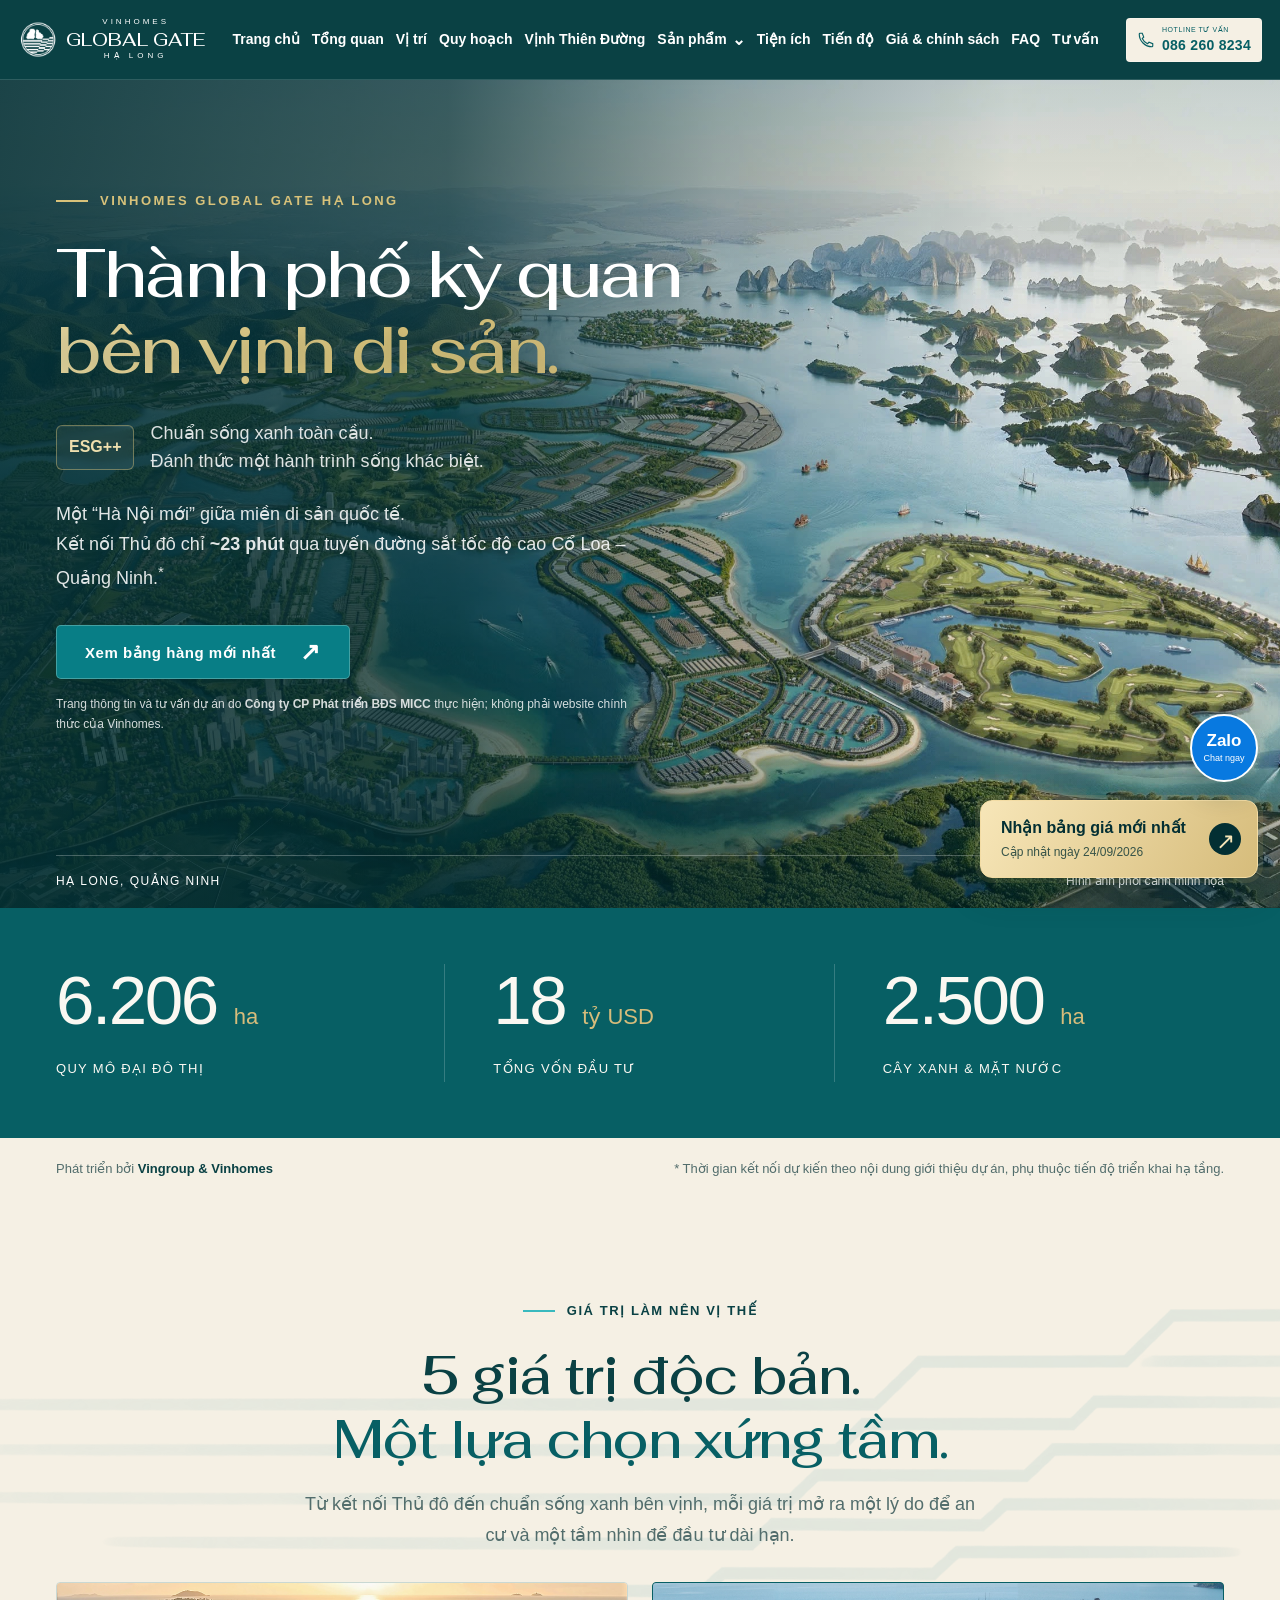
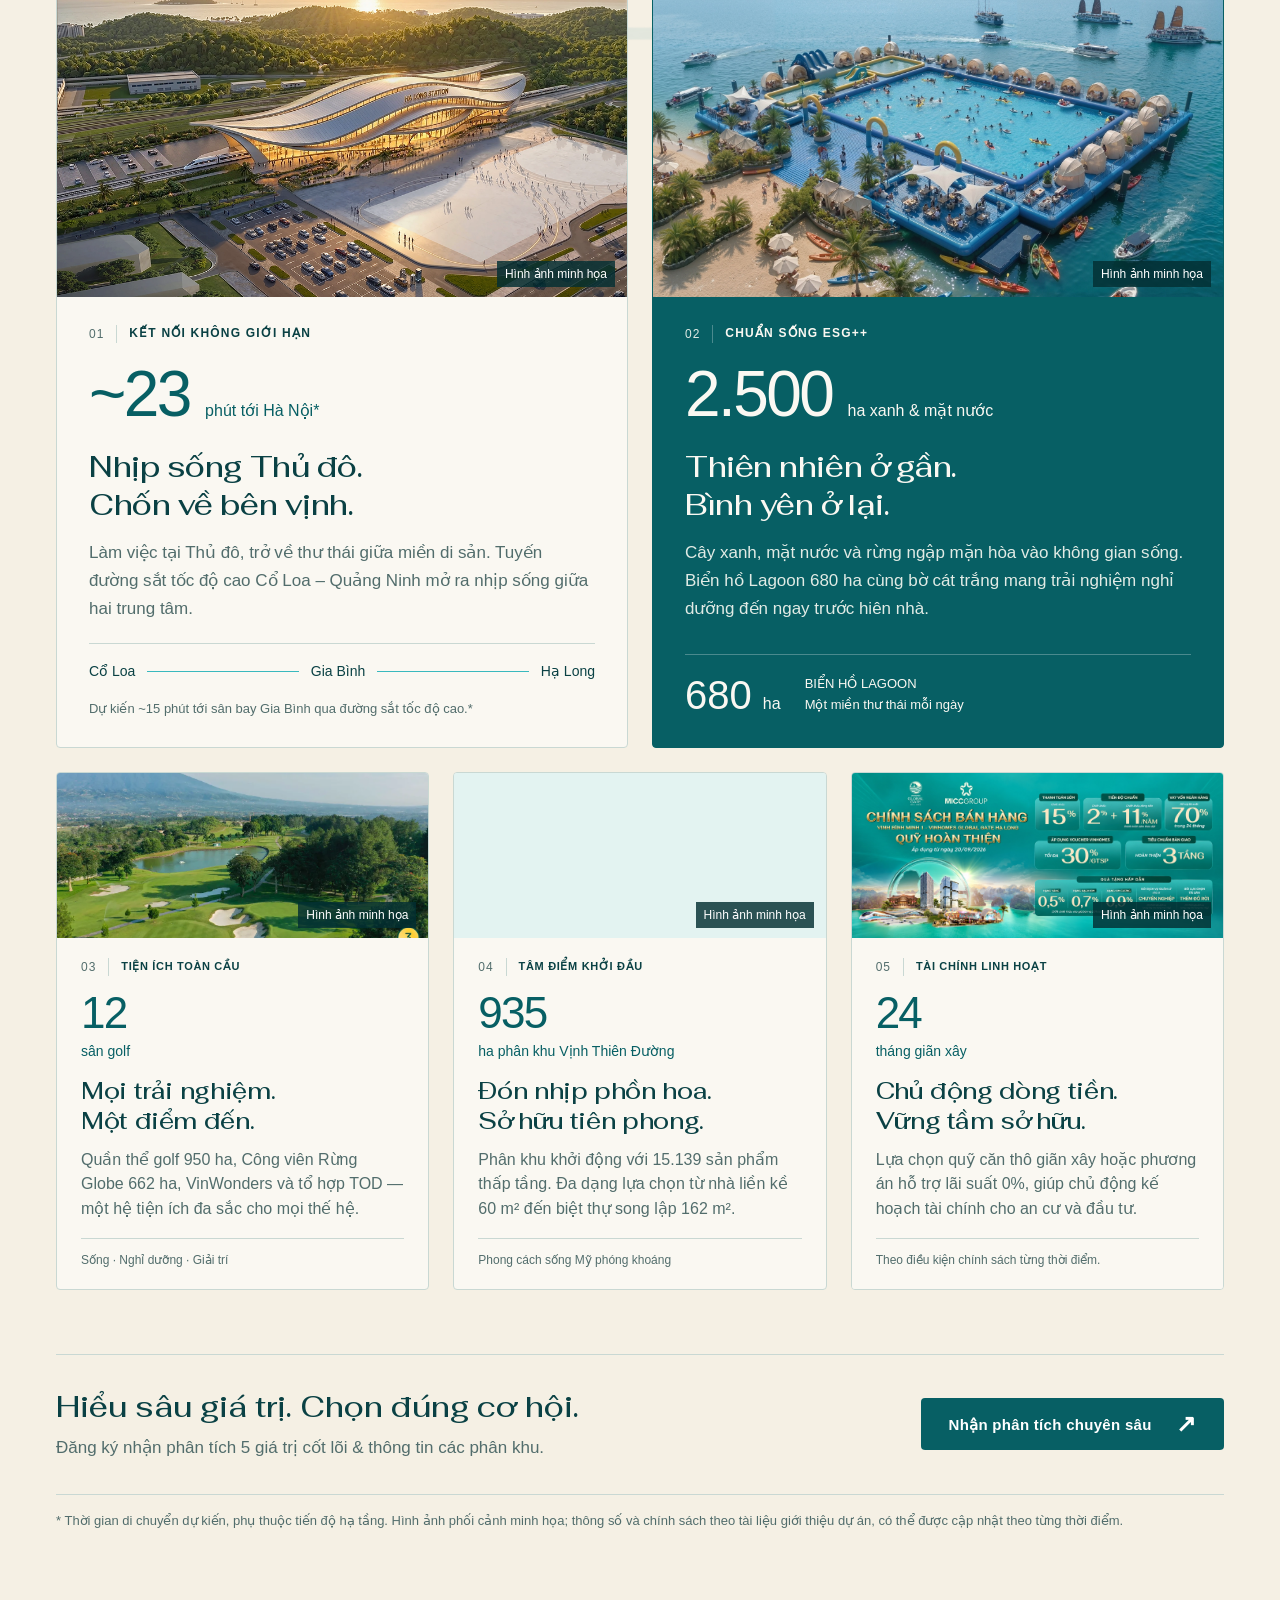
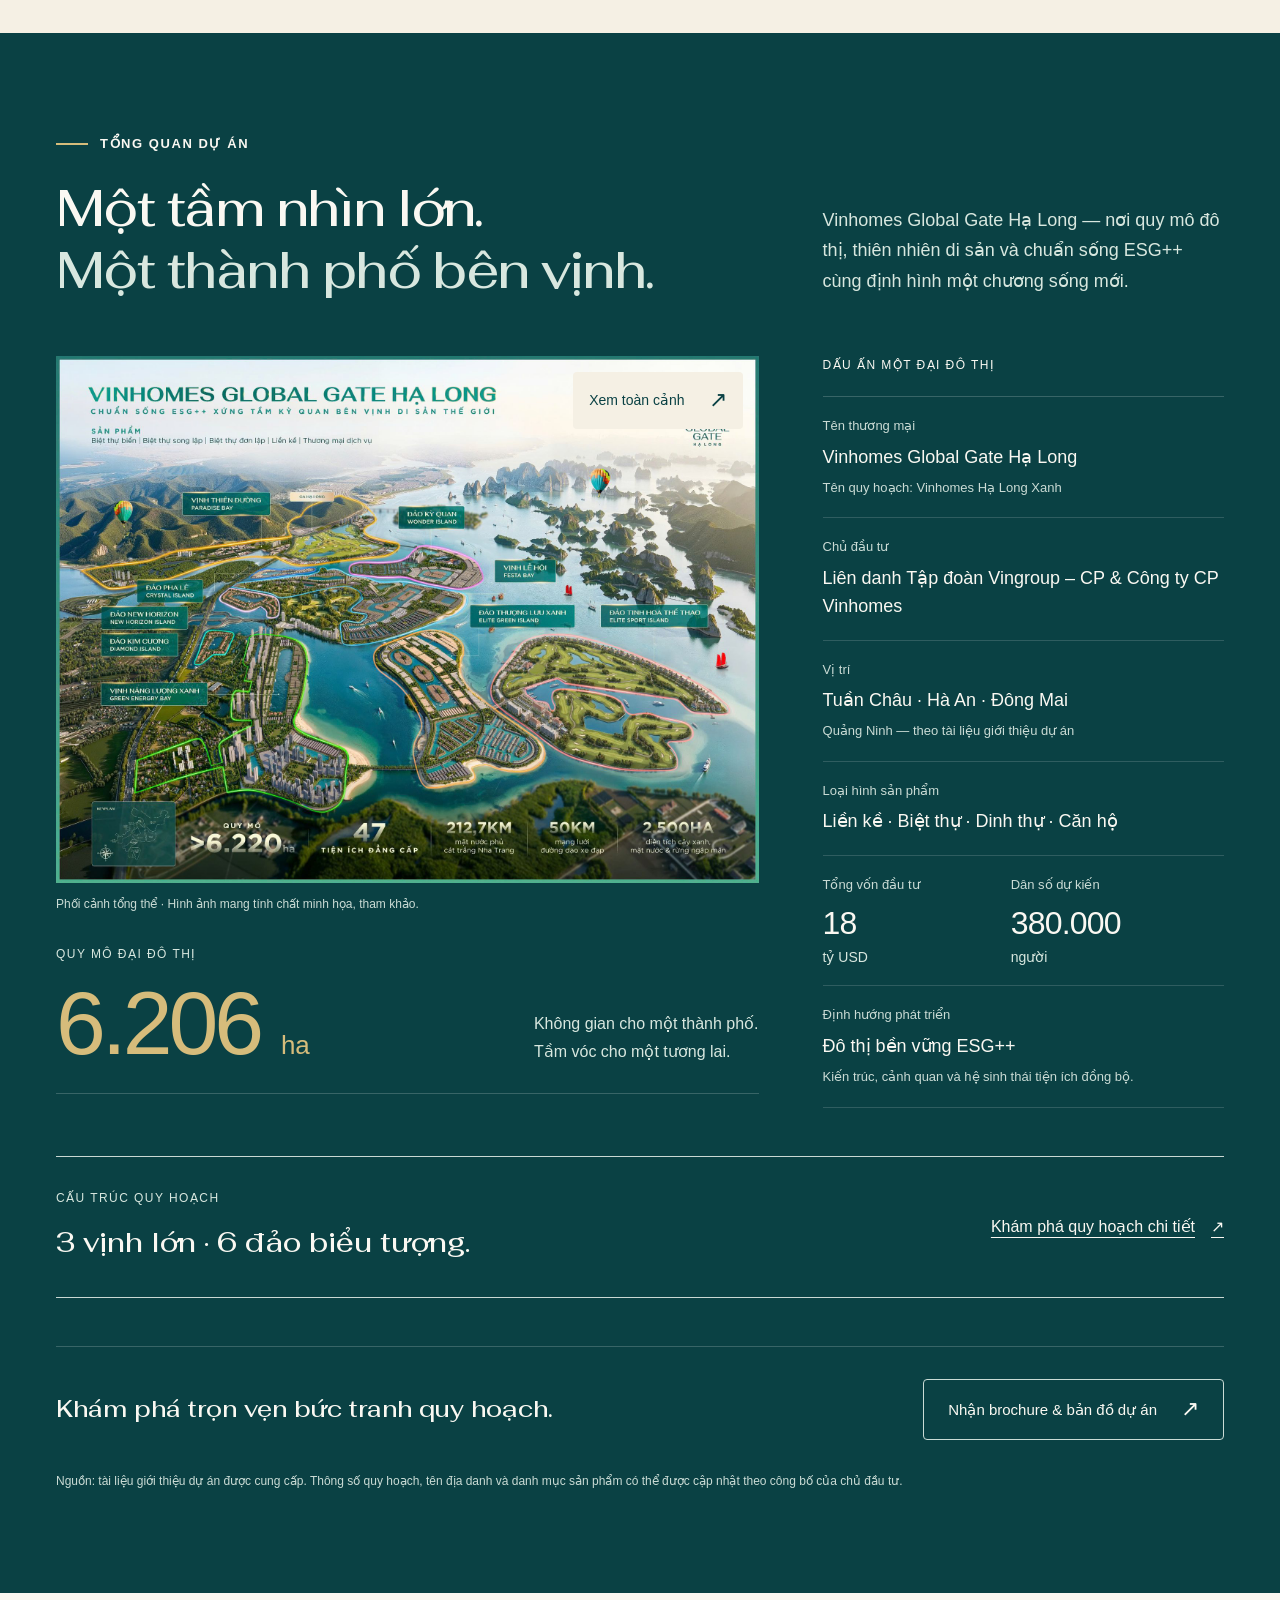
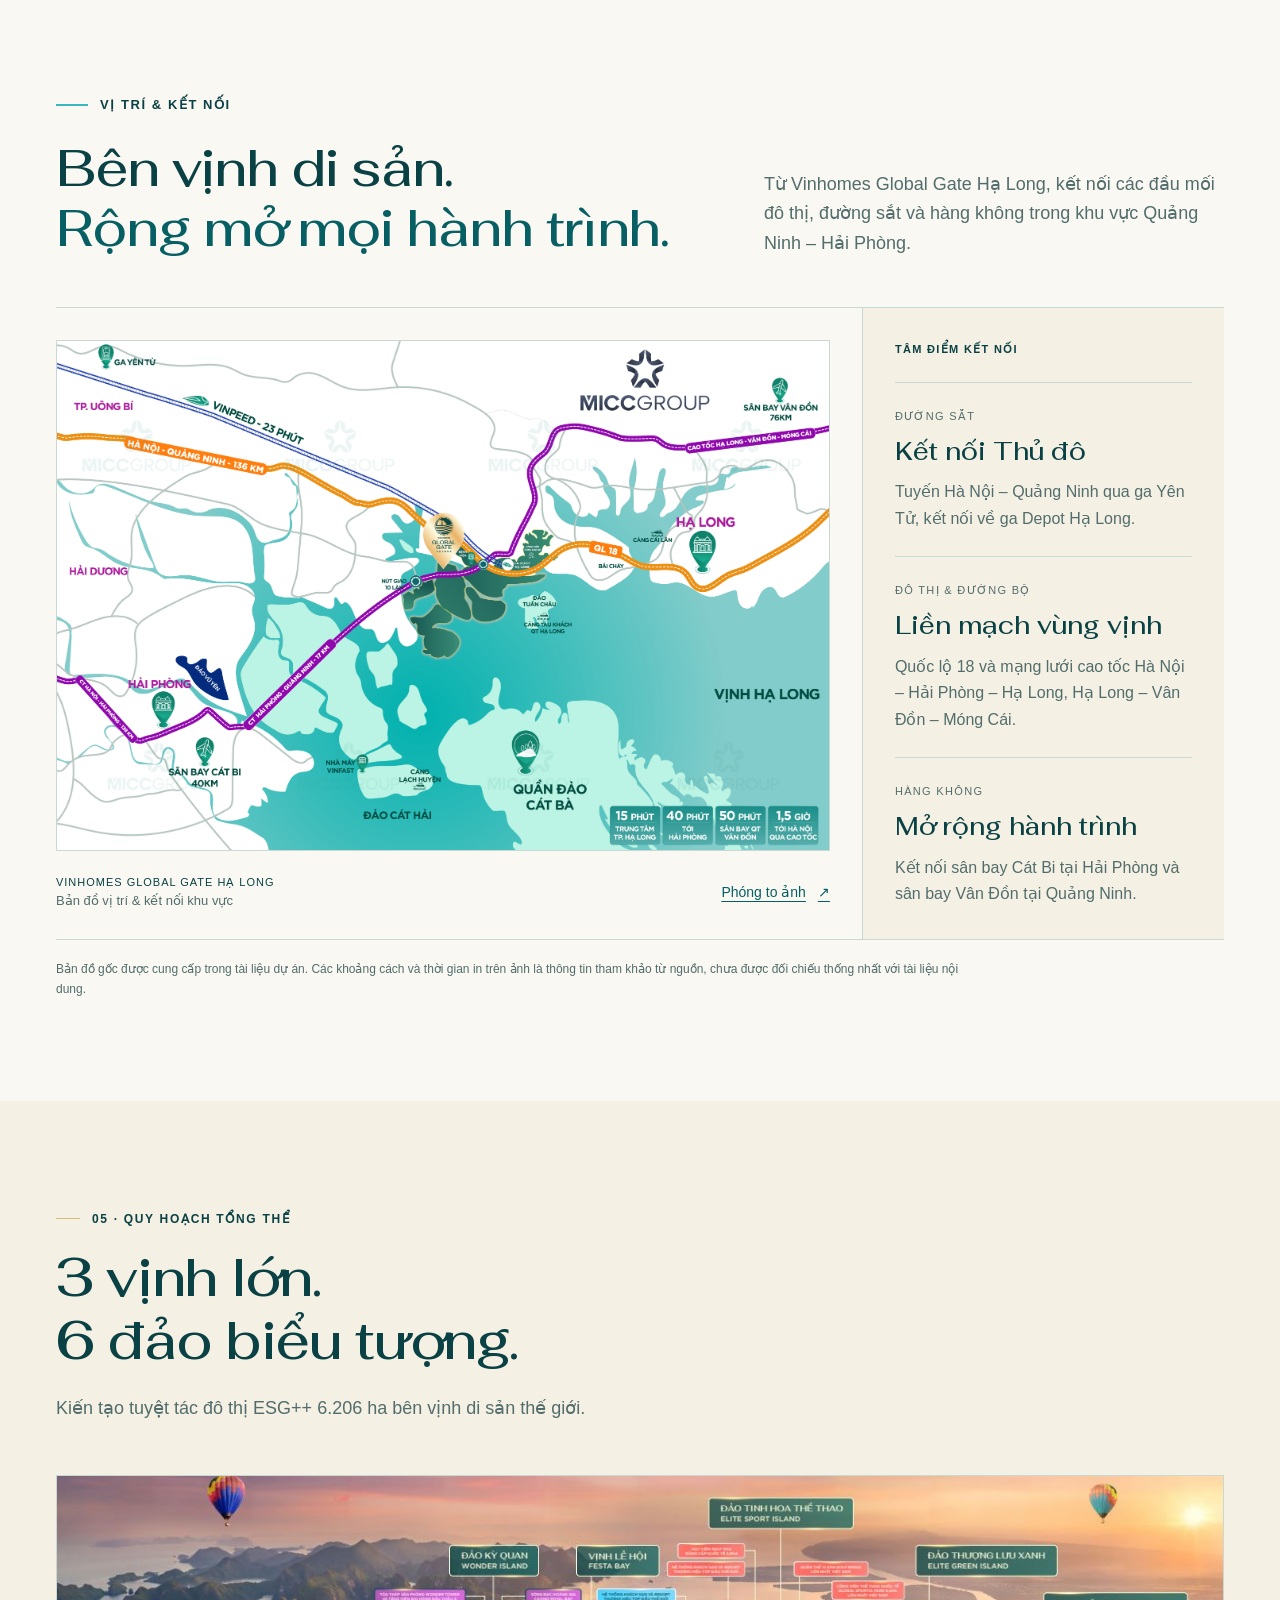
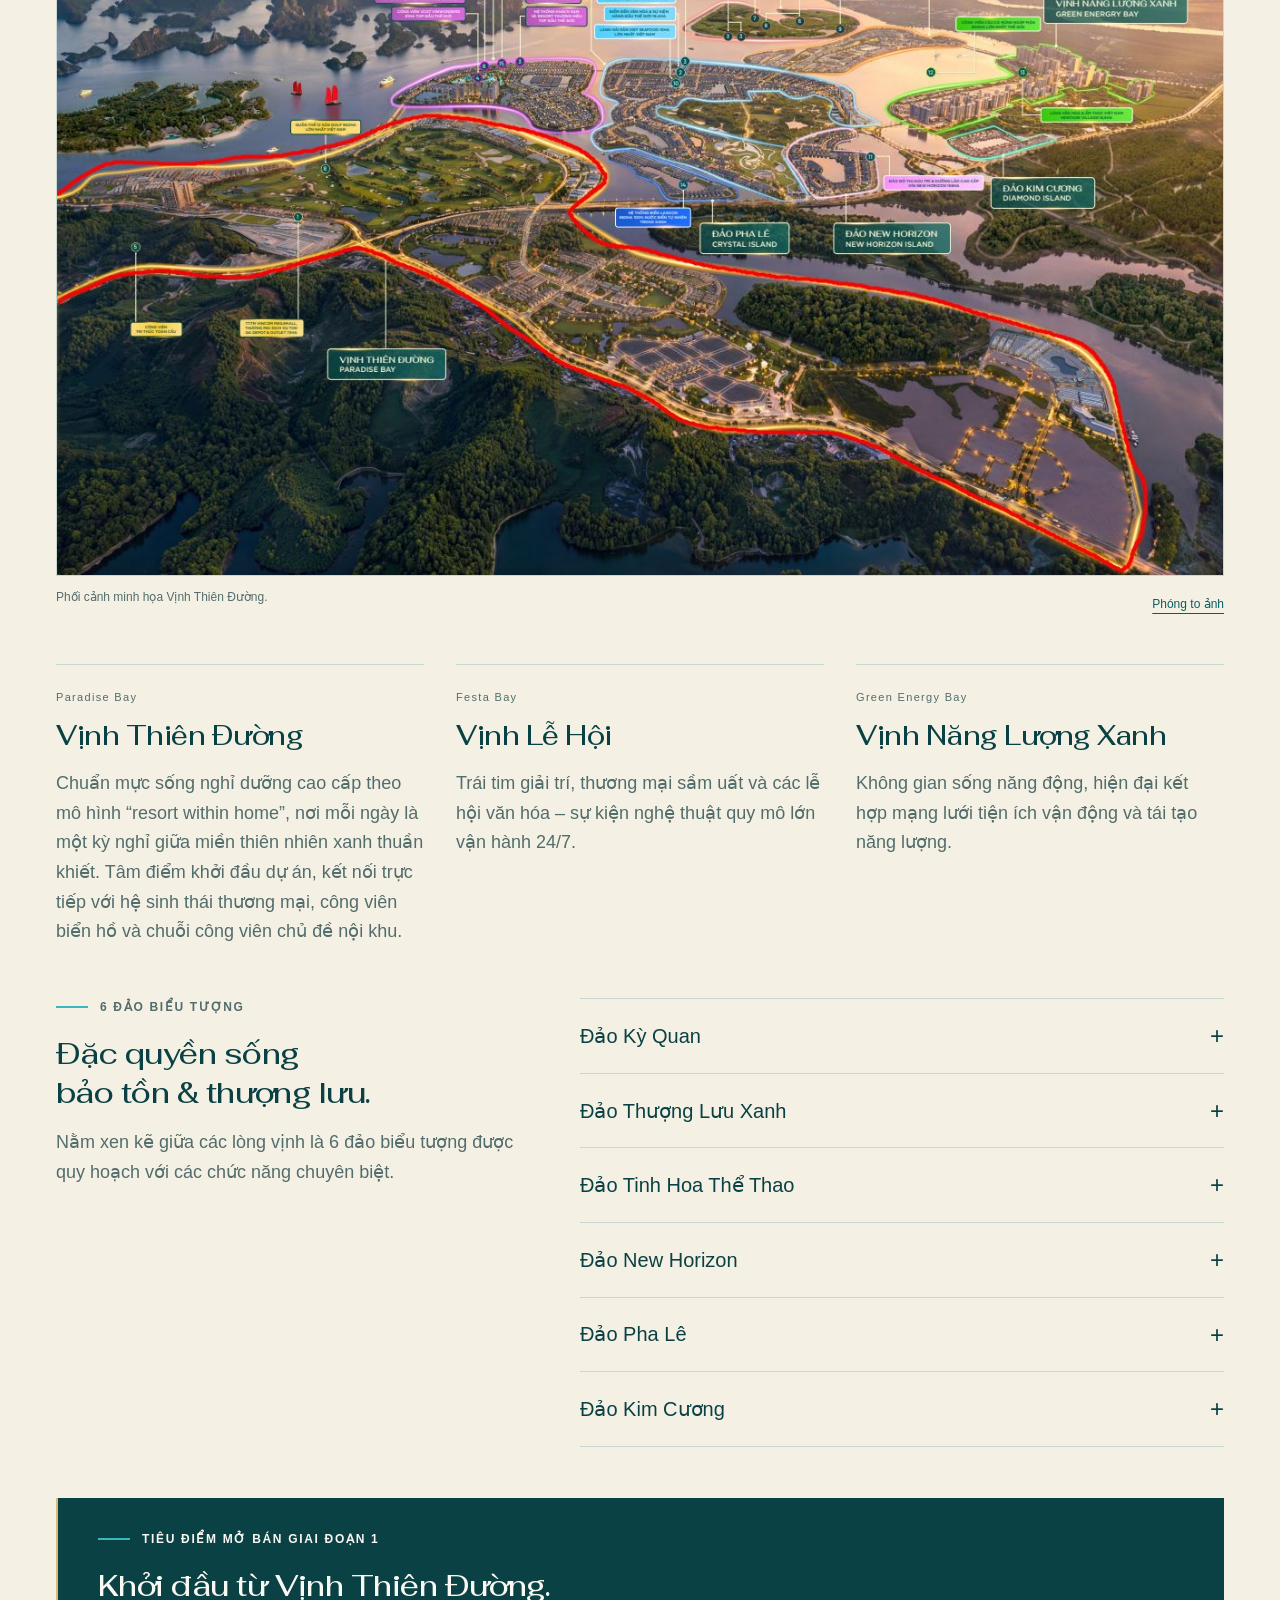
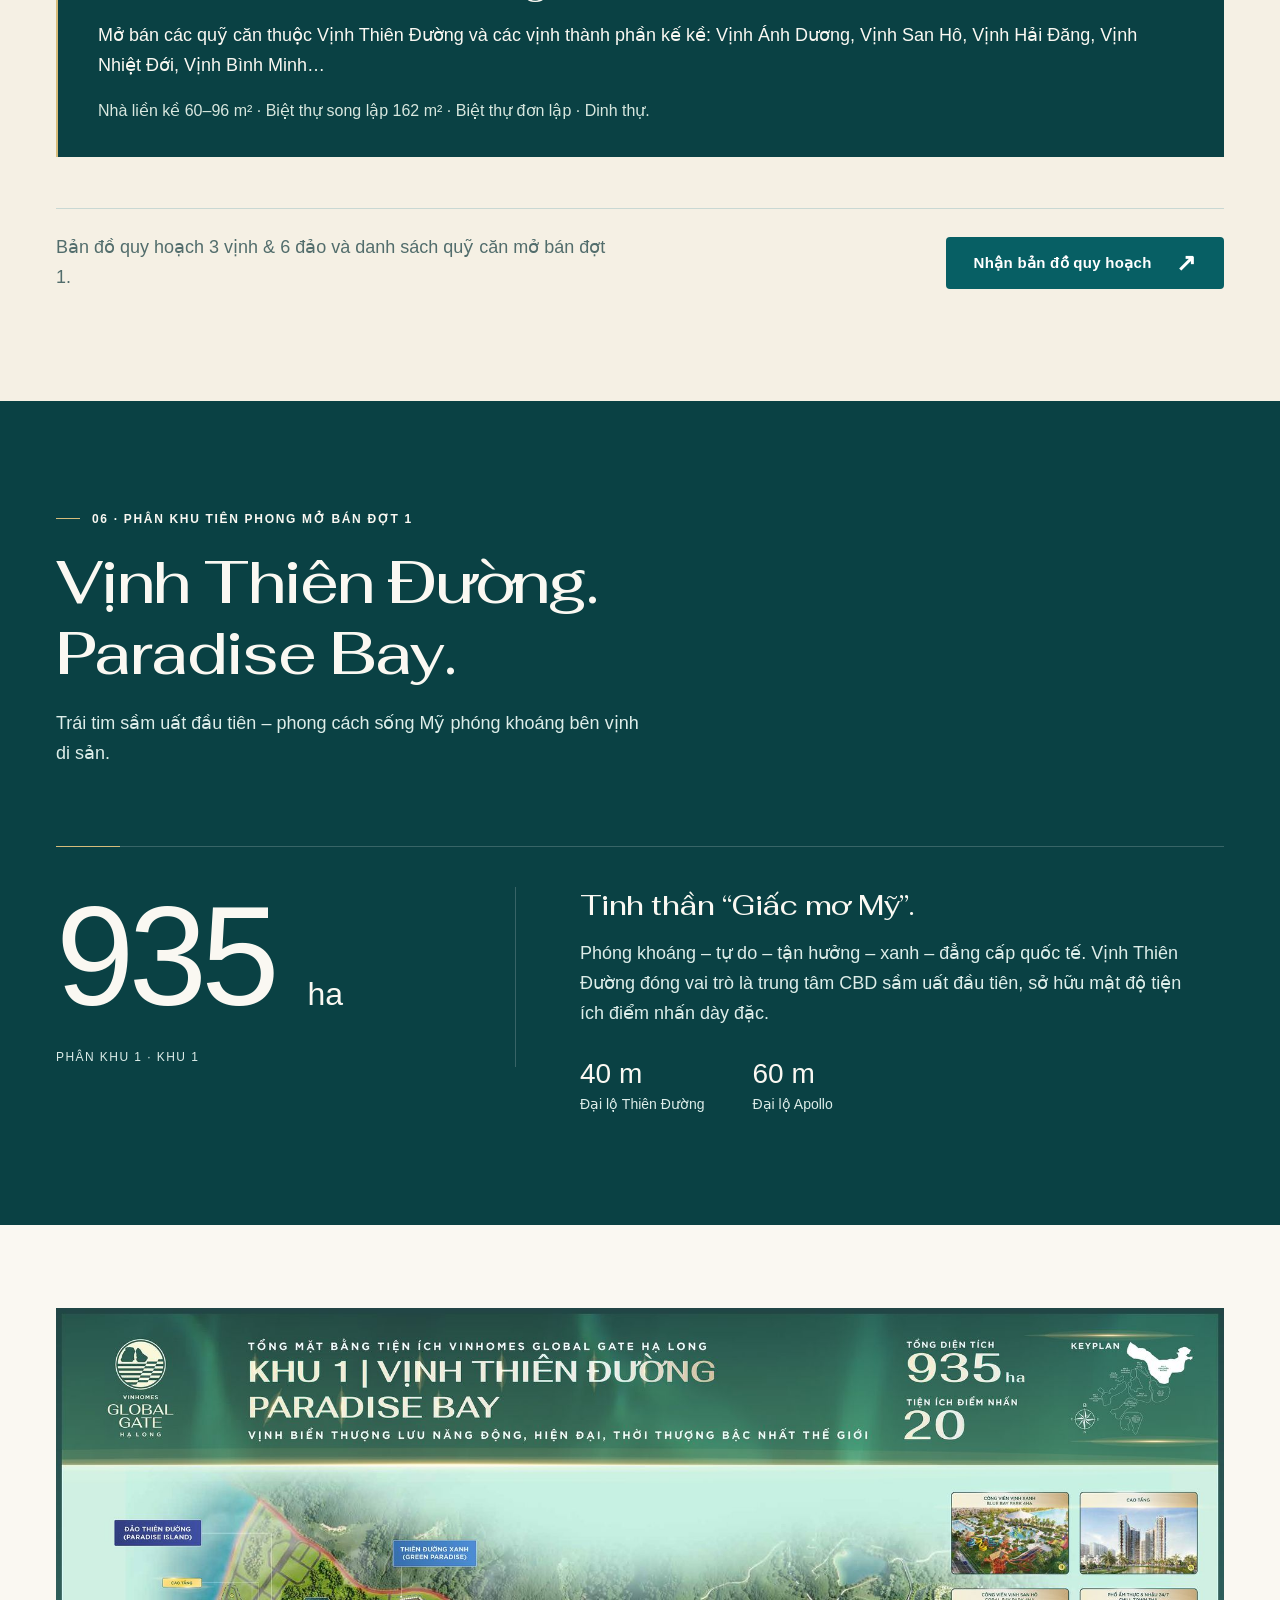
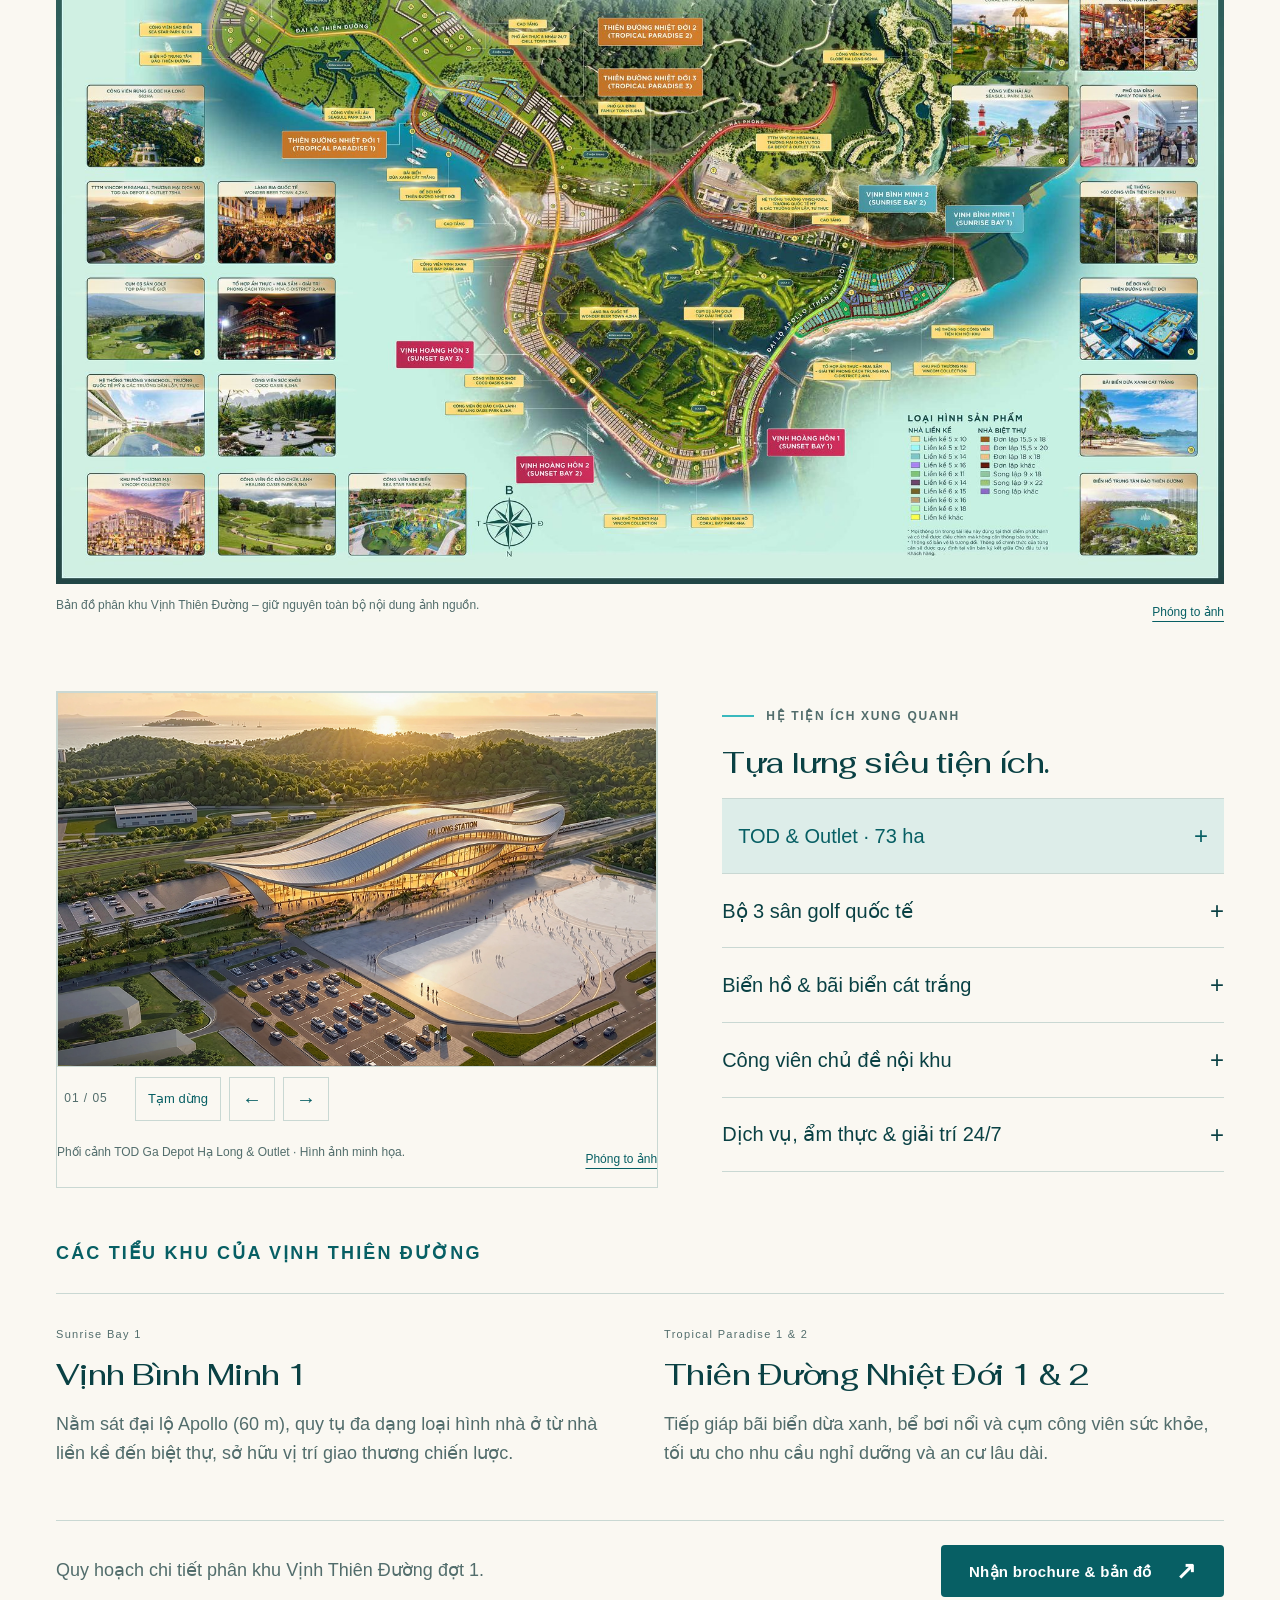
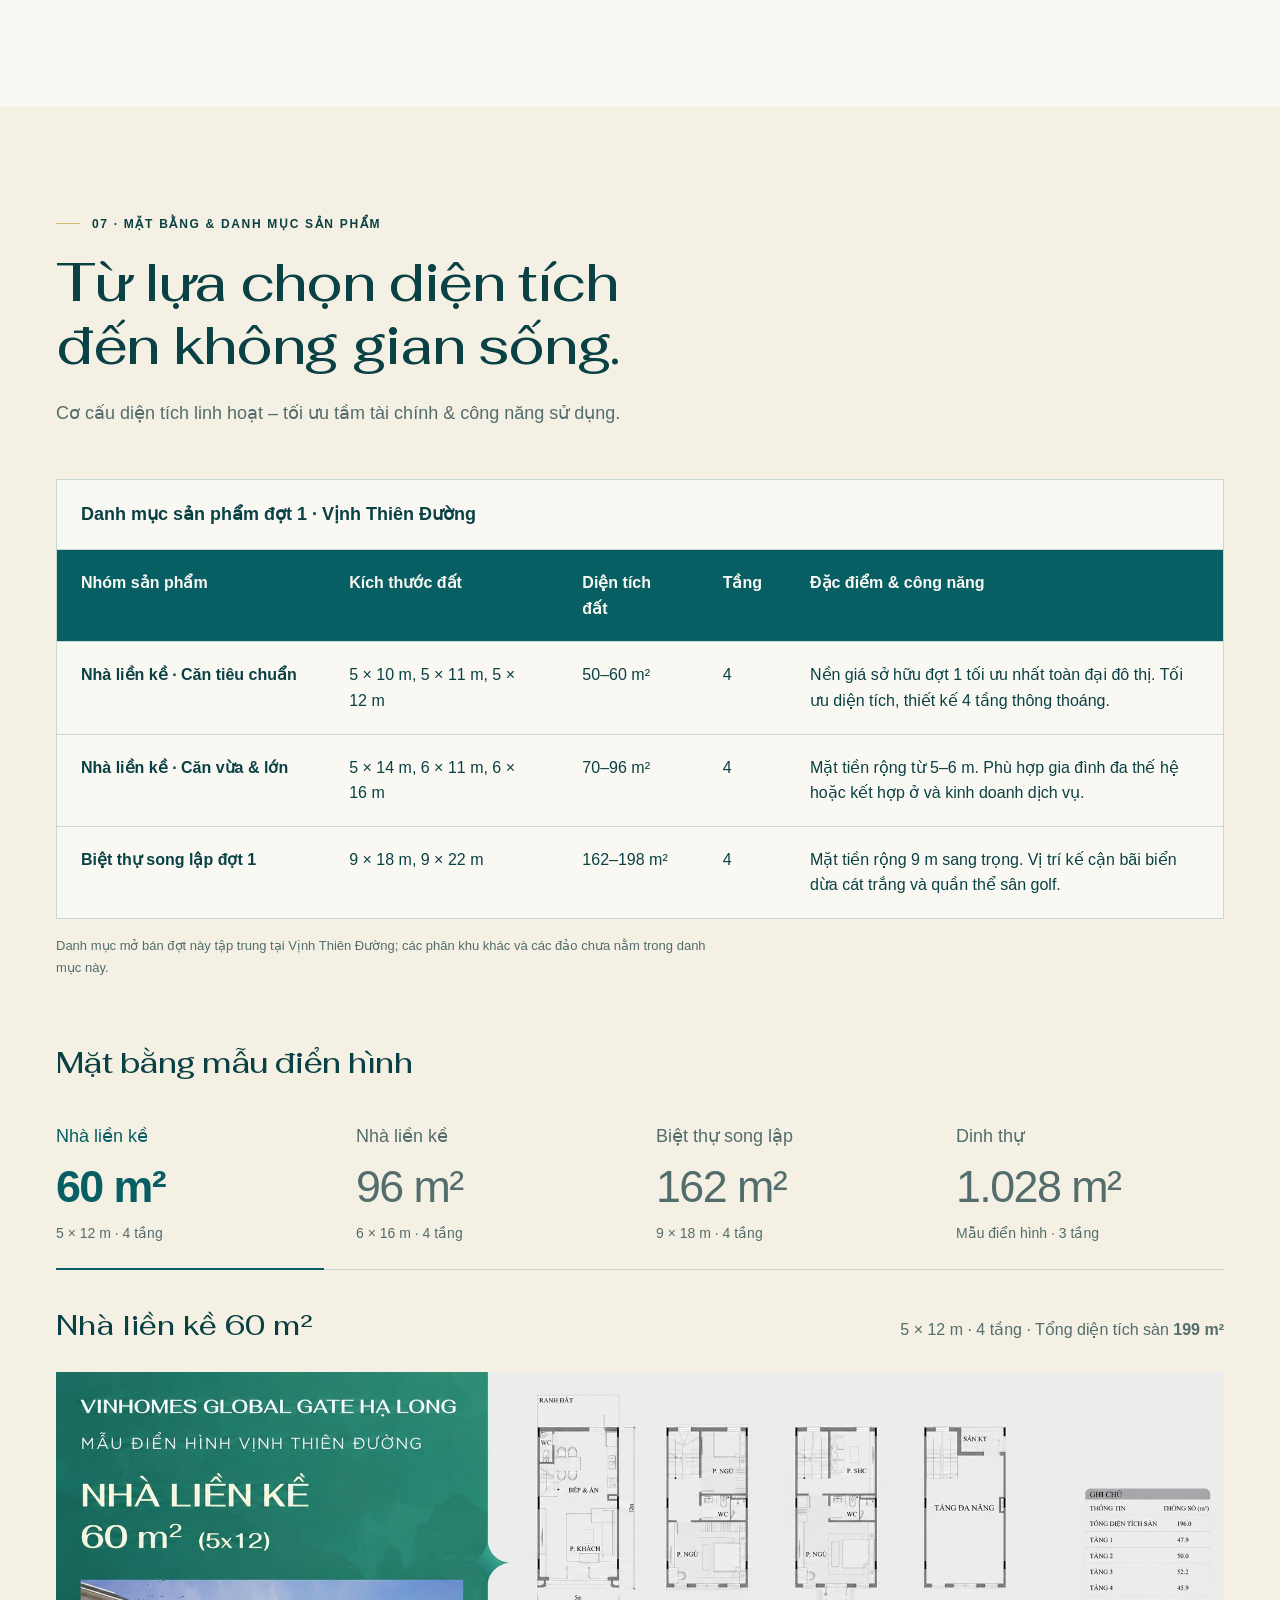
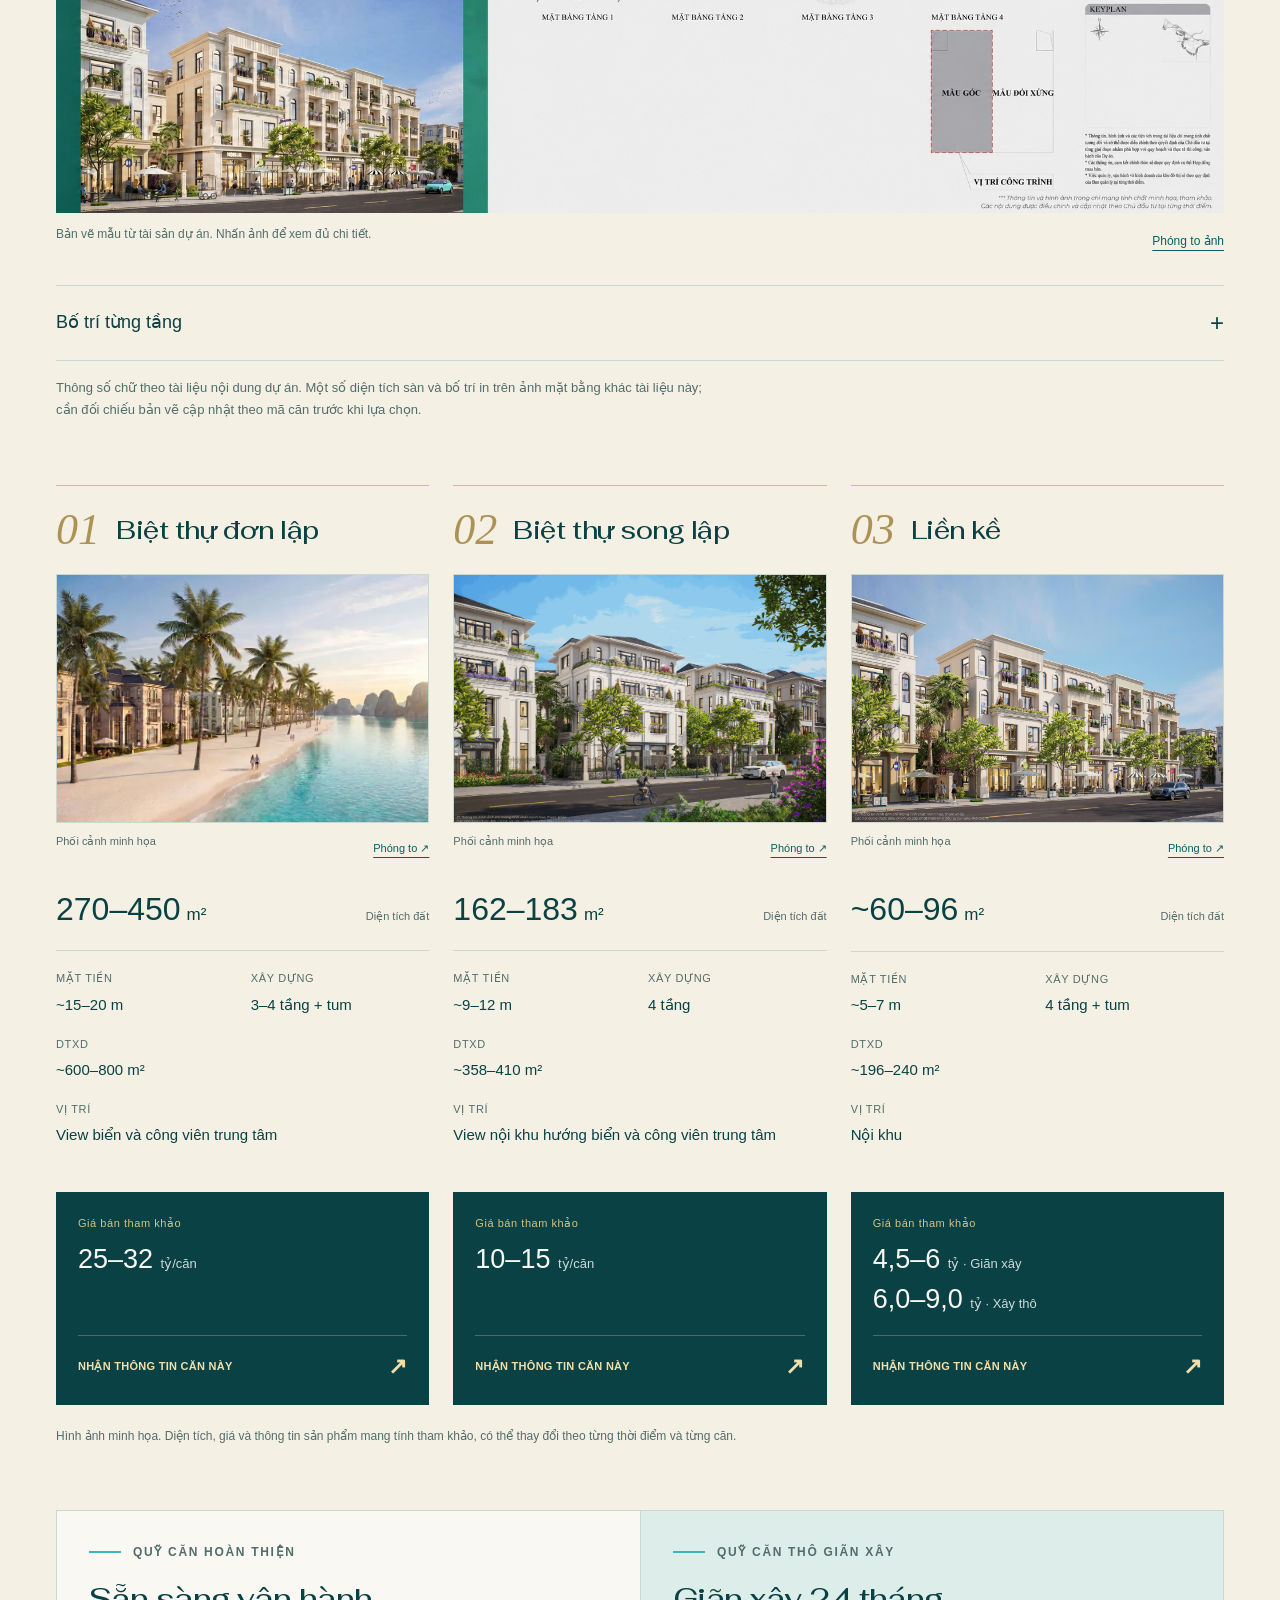
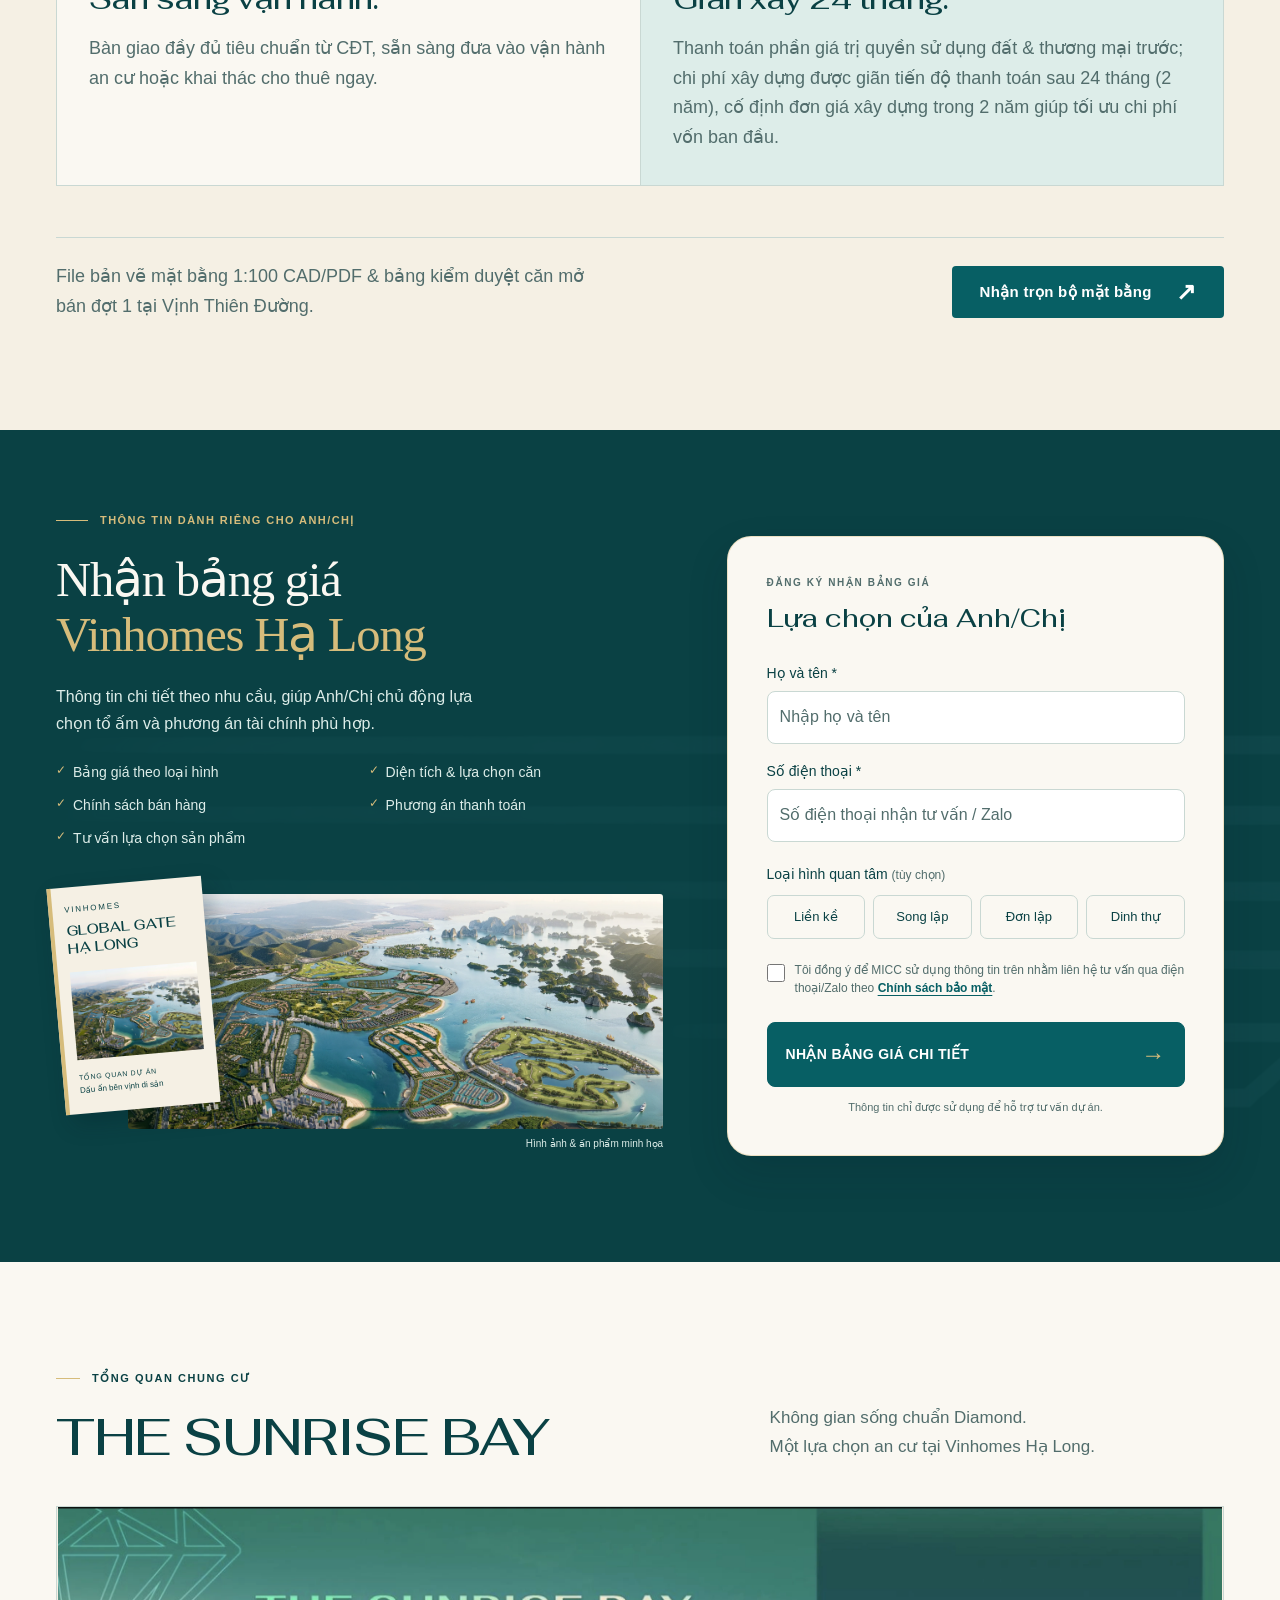
==== commit 605fa6a9: "Update landing page" ====
--- a/index.html
+++ b/index.html
@@ -186,7 +186,28 @@
         <p class="location-source">Bản đồ gốc được cung cấp trong tài liệu dự án. Các khoảng cách và thời gian in trên ảnh là thông tin tham khảo từ nguồn, chưa được đối chiếu thống nhất với tài liệu nội dung.</p>
       </div>
     </section>
-<section class="batch-section masterplan" id="quy-hoach" aria-label="Quy hoạch tổng thể và phân khu mở bán"><div class="wrap"><header class="batch-heading"><p class="section-kicker"><span></span>05 · QUY HOẠCH TỔNG THỂ</p><h2>3 vịnh lớn.<br>6 đảo biểu tượng.</h2><p>Kiến tạo tuyệt tác đô thị ESG++ 6.206 ha bên vịnh di sản thế giới.</p></header><figure class="batch-media"><a href="assets/images/vinhome-global-gate-vinh-thien-duong-phoi-canh.jpg" target="_blank" rel="noopener" aria-label="Phóng to ảnh: Phối cảnh Vịnh Thiên Đường Vinhomes Global Gate Hạ Long"><img src="assets/images/vinhome-global-gate-vinh-thien-duong-phoi-canh.jpg" alt="Phối cảnh Vịnh Thiên Đường Vinhomes Global Gate Hạ Long" width="1285" height="771" loading="lazy" decoding="async"></a><figcaption>Phối cảnh minh họa Vịnh Thiên Đường. <a href="assets/images/vinhome-global-gate-vinh-thien-duong-phoi-canh.jpg" target="_blank" rel="noopener">Phóng to ảnh</a></figcaption></figure><div class="batch-bays"><article><span class="batch-label">Paradise Bay</span><h3>Vịnh Thiên Đường</h3><p>Chuẩn mực sống nghỉ dưỡng cao cấp theo mô hình “resort within home”, nơi mỗi ngày là một kỳ nghỉ giữa miền thiên nhiên xanh thuần khiết. Tâm điểm khởi đầu dự án, kết nối trực tiếp với hệ sinh thái thương mại, công viên biển hồ và chuỗi công viên chủ đề nội khu.</p></article><article><span class="batch-label">Festa Bay</span><h3>Vịnh Lễ Hội</h3><p>Trái tim giải trí, thương mại sầm uất và các lễ hội văn hóa – sự kiện nghệ thuật quy mô lớn vận hành 24/7.</p></article><article><span class="batch-label">Green Energy Bay</span><h3>Vịnh Năng Lượng Xanh</h3><p>Không gian sống năng động, hiện đại kết hợp mạng lưới tiện ích vận động và tái tạo năng lượng.</p></article></div><div class="batch-split batch-islands"><div><p class="section-kicker"><span></span>6 ĐẢO BIỂU TƯỢNG</p><h3>Đặc quyền sống<br>bảo tồn & thượng lưu.</h3><p>Nằm xen kẽ giữa các lòng vịnh là 6 đảo biểu tượng được quy hoạch với các chức năng chuyên biệt.</p></div><div><details class="batch-detail"><summary>Đảo Kỳ Quan<span aria-hidden="true">+</span></summary><div><span class="batch-label">Wonder Island</span><p>Thế giới giải trí toàn cầu tích hợp Công viên VinWonders rộng 81 ha, Sòng bạc Hoàng Gia Royal Casino, Bến du thuyền Wonder Marina và tổ hợp tòa tháp văn phòng – thương mại – khách sạn 35 tầng.</p></div></details><details class="batch-detail"><summary>Đảo Thượng Lưu Xanh<span aria-hidden="true">+</span></summary><div><span class="batch-label">Elite Green Island</span><p>Phân khu biệt thự đảo khép kín (VIP Compound) riêng biệt với đặc quyền bãi biển riêng sau nhà, đảm bảo an ninh và sự riêng tư tuyệt đối cho tầng lớp tinh anh.</p></div></details><details class="batch-detail"><summary>Đảo Tinh Hoa Thể Thao<span aria-hidden="true">+</span></summary><div><span class="batch-label">Elite Sport Island</span><p>Thiên đường thể thao thượng lưu sở hữu quần thể 9 sân golf đỉnh cao (nằm trong tổ hợp 12 sân golf 950 ha) cùng Học viện Golf PGA chuẩn quốc tế 4,5 ha.</p></div></details><details class="batch-detail"><summary>Đảo New Horizon<span aria-hidden="true">+</span></summary><div><span class="batch-label">New Horizon Island · 158 ha</span><p>Quần thể đảo đô thị hưu trí & an dưỡng cao cấp, quy tụ Bệnh viện Quốc tế 5 sao Vinmec Cleveland Clinic (14 ha), Làng Sức khỏe Châu Âu VinBeauty Village (2,4 ha) và Trung tâm Tuổi Vàng Vin New Horizon Center (3,3 ha).</p></div></details><details class="batch-detail"><summary>Đảo Pha Lê<span aria-hidden="true">+</span></summary><div><span class="batch-label">Crystal Island</span><p>Bán đảo an cư sang trọng biệt lập, được bao bọc trực diện bởi hệ thống nước biển hồ Lagoon trong xanh.</p></div></details><details class="batch-detail"><summary>Đảo Kim Cương<span aria-hidden="true">+</span></summary><div><span class="batch-label">Diamond Island</span><p>Bán đảo an cư sang trọng biệt lập, được bao bọc trực diện bởi hệ thống nước biển hồ Lagoon trong xanh.</p></div></details></div></div><div class="batch-opening"><p class="section-kicker"><span></span>TIÊU ĐIỂM MỞ BÁN GIAI ĐOẠN 1</p><h3>Khởi đầu từ Vịnh Thiên Đường.</h3><p>Mở bán các quỹ căn thuộc Vịnh Thiên Đường và các vịnh thành phần kế kề: Vịnh Ánh Dương, Vịnh San Hô, Vịnh Hải Đăng, Vịnh Nhiệt Đới, Vịnh Bình Minh…</p><p>Nhà liền kề 60–96 m² · Biệt thự song lập 162 m² · Biệt thự đơn lập · Dinh thự.</p></div><div class="values-bottom"><p>Bản đồ quy hoạch 3 vịnh & 6 đảo và danh sách quỹ căn mở bán đợt 1.</p><a class="values-cta" href="#dang-ky">Nhận bản đồ quy hoạch<span aria-hidden="true">↗</span></a></div></div></section><section class="batch-section paradise" id="vinh-thien-duong" aria-label="Phân khu mở bán đợt 1 Vịnh Thiên Đường"><div class="paradise-opening"><div class="wrap"><header class="batch-heading"><p class="section-kicker"><span></span>06 · PHÂN KHU TIÊN PHONG MỞ BÁN ĐỢT 1</p><h2>Vịnh Thiên Đường.<br>Paradise Bay.</h2><p>Trái tim sầm uất đầu tiên – phong cách sống Mỹ phóng khoáng bên vịnh di sản.</p></header><div class="batch-split paradise-intro"><div class="paradise-scale"><span>935 <small>ha</small></span><p>PHÂN KHU 1 · KHU 1</p></div><div><h3>Tinh thần “Giấc mơ Mỹ”.</h3><p>Phóng khoáng – tự do – tận hưởng – xanh – đẳng cấp quốc tế. Vịnh Thiên Đường đóng vai trò là trung tâm CBD sầm uất đầu tiên, sở hữu mật độ tiện ích điểm nhấn dày đặc.</p><div class="batch-avenues"><p><strong>40 m</strong>Đại lộ Thiên Đường</p><p><strong>60 m</strong>Đại lộ Apollo</p></div></div></div></div></div><div class="wrap paradise-light"><figure class="batch-media"><a href="assets/images/mat-bang-tong-quan-vinh-thien-duong.jpg" target="_blank" rel="noopener" aria-label="Phóng to ảnh: Tổng mặt bằng tiện ích Khu 1 Vịnh Thiên Đường 935 ha"><img src="assets/images/mat-bang-tong-quan-vinh-thien-duong.jpg" alt="Tổng mặt bằng tiện ích Khu 1 Vịnh Thiên Đường 935 ha" width="1920" height="1440" loading="lazy" decoding="async"></a><figcaption>Bản đồ phân khu Vịnh Thiên Đường – giữ nguyên toàn bộ nội dung ảnh nguồn. <a href="assets/images/mat-bang-tong-quan-vinh-thien-duong.jpg" target="_blank" rel="noopener">Phóng to ảnh</a></figcaption></figure><div class="batch-split paradise-amenities"><div><figure class="batch-media"><a href="assets/images/tien ich/be boi tren bien/be-boi-tren-bien-1.jpg" target="_blank" rel="noopener" aria-label="Phóng to ảnh: Phối cảnh bể bơi trên biển Vịnh Thiên Đường"><img src="assets/images/tien ich/be boi tren bien/be-boi-tren-bien-1.jpg" alt="Phối cảnh bể bơi trên biển Vịnh Thiên Đường" width="1800" height="1344" loading="lazy" decoding="async"></a><figcaption>Hình ảnh phối cảnh minh họa. <a href="assets/images/tien ich/be boi tren bien/be-boi-tren-bien-1.jpg" target="_blank" rel="noopener">Phóng to ảnh</a></figcaption></figure></div><div><p class="section-kicker"><span></span>HỆ TIỆN ÍCH XUNG QUANH</p><h3>Tựa lưng siêu tiện ích.</h3><details class="batch-detail"><summary>TOD & Outlet · 73 ha<span aria-hidden="true">+</span></summary><div><p>Tổ hợp TOD Ga Depot Hạ Long & Outlet: trung tâm giao thương, thương mại dịch vụ không thuế kề bên nhà ga tuyến đường sắt tốc độ cao VinSpeed.</p></div></details><details class="batch-detail"><summary>Bộ 3 sân golf quốc tế<span aria-hidden="true">+</span></summary><div><p>Thuộc quần thể 12 sân golf 950 ha lớn nhất Việt Nam.</p></div></details><details class="batch-detail"><summary>Biển hồ & bãi biển cát trắng<span aria-hidden="true">+</span></summary><div><p>Hệ thống mặt nước trong xanh kết hợp bãi biển dừa xanh cát trắng mịn và bể bơi nổi trên mặt biển quy mô 4.000–5.000 m².</p></div></details><details class="batch-detail"><summary>Công viên chủ đề nội khu<span aria-hidden="true">+</span></summary><div><p>Healing Oasis Park (6,3 ha), Coco Oasis (6,3 ha), Coral Bay Park (4 ha), Blue Bay Park (4 ha), Seagull Park (2,3 ha)…</p></div></details><details class="batch-detail"><summary>Dịch vụ, ẩm thực & giải trí 24/7<span aria-hidden="true">+</span></summary><div><p>Wonder Beer Town (4,2 ha), Chill Town (3 ha), Family Town (5,4 ha), C-District phong cách Trung Hoa (2,4 ha), Vincom Collection, Vinschool & Trường Quốc tế Mỹ.</p></div></details></div></div><div class="batch-highlights"><article><span class="batch-label">Sunrise Bay 1</span><h3>Vịnh Bình Minh 1</h3><p>Nằm sát đại lộ Apollo (60 m), quy tụ đa dạng loại hình nhà ở từ nhà liền kề đến biệt thự, sở hữu vị trí giao thương chiến lược.</p></article><article><span class="batch-label">Tropical Paradise 1 & 2</span><h3>Thiên Đường Nhiệt Đới 1 & 2</h3><p>Tiếp giáp bãi biển dừa xanh, bể bơi nổi và cụm công viên sức khỏe, tối ưu cho nhu cầu nghỉ dưỡng và an cư lâu dài.</p></article></div><div class="values-bottom"><p>Quy hoạch chi tiết phân khu Vịnh Thiên Đường đợt 1.</p><a class="values-cta" href="#dang-ky">Nhận brochure & bản đồ<span aria-hidden="true">↗</span></a></div></div></section><section class="batch-section products" id="san-pham" aria-label="Mặt bằng và danh mục sản phẩm mở bán đợt 1"><div class="wrap"><header class="batch-heading"><p class="section-kicker"><span></span>07 · MẶT BẰNG & DANH MỤC SẢN PHẨM</p><h2>Từ lựa chọn diện tích<br>đến không gian sống.</h2><p>Cơ cấu diện tích linh hoạt – tối ưu tầm tài chính & công năng sử dụng.</p></header><p class="batch-scroll-hint">Vuốt ngang bảng để xem đủ thông số →</p><div class="batch-table-scroll" role="region" aria-label="So sánh sản phẩm, cuộn ngang để xem đủ các cột" tabindex="0"><table class="batch-table"><caption>Danh mục sản phẩm đợt 1 · Vịnh Thiên Đường</caption><thead><tr><th scope="col">Nhóm sản phẩm</th><th scope="col">Kích thước đất</th><th scope="col">Diện tích đất</th><th scope="col">Tầng</th><th scope="col">Đặc điểm & công năng</th></tr></thead><tbody><tr><th scope="row">Nhà liền kề · Căn tiêu chuẩn</th><td>5 × 10 m, 5 × 11 m, 5 × 12 m</td><td>50–60 m²</td><td>4</td><td>Nền giá sở hữu đợt 1 tối ưu nhất toàn đại đô thị. Tối ưu diện tích, thiết kế 4 tầng thông thoáng.</td></tr><tr><th scope="row">Nhà liền kề · Căn vừa & lớn</th><td>5 × 14 m, 6 × 11 m, 6 × 16 m</td><td>70–96 m²</td><td>4</td><td>Mặt tiền rộng từ 5–6 m. Phù hợp gia đình đa thế hệ hoặc kết hợp ở và kinh doanh dịch vụ.</td></tr><tr><th scope="row">Biệt thự song lập đợt 1</th><td>9 × 18 m, 9 × 22 m</td><td>162–198 m²</td><td>4</td><td>Mặt tiền rộng 9 m sang trọng. Vị trí kế cận bãi biển dừa cát trắng và quần thể sân golf.</td></tr></tbody></table></div><p class="batch-note">Danh mục mở bán đợt này tập trung tại Vịnh Thiên Đường; các phân khu khác và các đảo chưa nằm trong danh mục này.</p><div class="batch-plan-browser"><h3>Mặt bằng mẫu điển hình</h3><div class="batch-plan-tabs" aria-label="Chọn mặt bằng mẫu"><a href="#layout-60">Nhà liền kề<strong>60 m²</strong><span>5 × 12 m · 4 tầng</span></a><a href="#layout-96">Nhà liền kề<strong>96 m²</strong><span>6 × 16 m · 4 tầng</span></a><a href="#layout-162">Biệt thự song lập<strong>162 m²</strong><span>9 × 18 m · 4 tầng</span></a></div><article class="batch-plan" id="layout-60"><div class="batch-plan-heading"><h4>Nhà liền kề 60 m²</h4><p>5 × 12 m · 4 tầng · Tổng diện tích sàn <strong>199 m²</strong></p></div><figure class="batch-media"><a href="assets/images/san pham/layout-lien-ke-60-m2-vinh-thien-duong.jpg" target="_blank" rel="noopener" aria-label="Phóng to ảnh: Mặt bằng mẫu nhà liền kề 60 m²"><img src="assets/images/san pham/layout-lien-ke-60-m2-vinh-thien-duong.jpg" alt="Mặt bằng mẫu nhà liền kề 60 m²" width="2041" height="771" loading="lazy" decoding="async"></a><figcaption>Bản vẽ mẫu từ tài sản dự án. Nhấn ảnh để xem đủ chi tiết. <a href="assets/images/san pham/layout-lien-ke-60-m2-vinh-thien-duong.jpg" target="_blank" rel="noopener">Phóng to ảnh</a></figcaption></figure><details class="batch-detail"><summary>Bố trí từng tầng theo tài liệu nội dung<span aria-hidden="true">+</span></summary><div class="batch-floors"><p><strong>Tầng 1 · 45,9 m²</strong>Khoảng sân trước/sau, phòng khách kết nối liền mạch với bếp & bàn ăn, 01 WC.</p><p><strong>Tầng 2 · 45,0 m²</strong>01 phòng ngủ Master khép kín + 01 phòng sinh hoạt chung (hoặc phòng ngủ phụ).</p><p><strong>Tầng 3 · 47,3 m²</strong>02 phòng ngủ riêng biệt + WC.</p><p><strong>Tầng 4 · 45,9 m²</strong>Phòng thờ, phòng đa năng/sân phơi và sân thượng cảnh quan.</p></div></details></article><article class="batch-plan" id="layout-96"><div class="batch-plan-heading"><h4>Nhà liền kề 96 m²</h4><p>6 × 16 m · 4 tầng · Tổng diện tích sàn <strong>307,2 m²</strong></p></div><figure class="batch-media"><a href="assets/images/san pham/layout-lien-ke-96-m2-vinh-thien-duong.jpg" target="_blank" rel="noopener" aria-label="Phóng to ảnh: Mặt bằng mẫu nhà liền kề 96 m²"><img src="assets/images/san pham/layout-lien-ke-96-m2-vinh-thien-duong.jpg" alt="Mặt bằng mẫu nhà liền kề 96 m²" width="2039" height="771" loading="lazy" decoding="async"></a><figcaption>Bản vẽ mẫu từ tài sản dự án. Nhấn ảnh để xem đủ chi tiết. <a href="assets/images/san pham/layout-lien-ke-96-m2-vinh-thien-duong.jpg" target="_blank" rel="noopener">Phóng to ảnh</a></figcaption></figure><details class="batch-detail"><summary>Bố trí từng tầng theo tài liệu nội dung<span aria-hidden="true">+</span></summary><div class="batch-floors"><p><strong>Tầng 1 · 77,9 m²</strong>Sân trước, phòng khách rộng, bếp & không gian ăn lớn, 01 WC, phòng kho.</p><p><strong>Tầng 2 · 79,6 m²</strong>02 phòng ngủ Master phong cách hiện đại với WC riêng.</p><p><strong>Tầng 3 · 82,0 m²</strong>02 phòng ngủ phụ + WC, ban công đón ánh sáng tự nhiên.</p><p><strong>Tầng 4 · 67,7 m²</strong>Phòng đa năng, phòng thờ, sân phơi & sân kỹ thuật.</p></div></details></article><article class="batch-plan" id="layout-162"><div class="batch-plan-heading"><h4>Biệt thự song lập 162 m²</h4><p>9 × 18 m · 4 tầng · Tổng diện tích sàn <strong>353,1 m²</strong></p></div><figure class="batch-media"><a href="assets/images/san pham/layout-biet-thu-162-m2-vinh-thien-duong.jpg" target="_blank" rel="noopener" aria-label="Phóng to ảnh: Mặt bằng mẫu biệt thự song lập 162 m²"><img src="assets/images/san pham/layout-biet-thu-162-m2-vinh-thien-duong.jpg" alt="Mặt bằng mẫu biệt thự song lập 162 m²" width="2038" height="771" loading="lazy" decoding="async"></a><figcaption>Bản vẽ mẫu từ tài sản dự án. Nhấn ảnh để xem đủ chi tiết. <a href="assets/images/san pham/layout-biet-thu-162-m2-vinh-thien-duong.jpg" target="_blank" rel="noopener">Phóng to ảnh</a></figcaption></figure><details class="batch-detail"><summary>Bố trí từng tầng theo tài liệu nội dung<span aria-hidden="true">+</span></summary><div class="batch-floors"><p><strong>Tầng 1 · 91,0 m²</strong>Không gian sân vườn bao quanh 3 mặt, phòng khách Panorama, bếp mở & bàn ăn lớn.</p><p><strong>Tầng 2 · 95,1 m²</strong>02 phòng ngủ Master thoáng đãng.</p><p><strong>Tầng 3 · 100,7 m²</strong>02 phòng ngủ lớn + 01 phòng sinh hoạt chung gia đình.</p><p><strong>Tầng 4 · 66,3 m²</strong>Phòng đa năng, sân thượng thoáng rộng ngắm cảnh quan.</p></div></details></article></div><p class="batch-note">Thông số chữ theo tài liệu nội dung dự án. Một số diện tích sàn và bố trí in trên ảnh mặt bằng khác tài liệu này; cần đối chiếu bản vẽ cập nhật theo mã căn trước khi lựa chọn.</p><div class="batch-split batch-architecture"><figure class="batch-media"><a href="assets/images/san pham/mau-biet-thu-don-lap-vinh-thien-duong.jpg" target="_blank" rel="noopener" aria-label="Phóng to ảnh: Phối cảnh kiến trúc tại Vịnh Thiên Đường"><img src="assets/images/san pham/mau-biet-thu-don-lap-vinh-thien-duong.jpg" alt="Phối cảnh kiến trúc tại Vịnh Thiên Đường" width="2560" height="1749" loading="lazy" decoding="async"></a><figcaption>Hình ảnh kiến trúc minh họa. <a href="assets/images/san pham/mau-biet-thu-don-lap-vinh-thien-duong.jpg" target="_blank" rel="noopener">Phóng to ảnh</a></figcaption></figure><div><p class="section-kicker"><span></span>AMERICAN PARADISE</p><h3>Kiến trúc Mỹ<br>tân cổ điển & hiện đại.</h3><p>Đường nét tối giản, góc mở lớn ưu tiên sử dụng kính cao cấp giúp tối đa hóa ánh sáng và tầm nhìn ra biển hồ/công viên.</p></div></div><div class="batch-handover"><article><p class="section-kicker"><span></span>QUỸ CĂN HOÀN THIỆN</p><h3>Sẵn sàng vận hành.</h3><p>Bàn giao đầy đủ tiêu chuẩn từ CĐT, sẵn sàng đưa vào vận hành an cư hoặc khai thác cho thuê ngay.</p></article><article><p class="section-kicker"><span></span>QUỸ CĂN THÔ GIÃN XÂY</p><h3>Giãn xây 24 tháng.</h3><p>Thanh toán phần giá trị quyền sử dụng đất & thương mại trước; chi phí xây dựng được giãn tiến độ thanh toán sau 24 tháng (2 năm), cố định đơn giá xây dựng trong 2 năm giúp tối ưu chi phí vốn ban đầu.</p></article></div><div class="values-bottom"><p>File bản vẽ mặt bằng 1:100 CAD/PDF & bảng kiểm duyệt căn mở bán đợt 1 tại Vịnh Thiên Đường.</p><a class="values-cta" href="#dang-ky">Nhận trọn bộ mặt bằng<span aria-hidden="true">↗</span></a></div></div></section>
+<section class="batch-section masterplan" id="quy-hoach" aria-label="Quy hoạch tổng thể và phân khu mở bán"><div class="wrap"><header class="batch-heading"><p class="section-kicker"><span></span>05 · QUY HOẠCH TỔNG THỂ</p><h2>3 vịnh lớn.<br>6 đảo biểu tượng.</h2><p>Kiến tạo tuyệt tác đô thị ESG++ 6.206 ha bên vịnh di sản thế giới.</p></header><figure class="batch-media"><a href="assets/images/vinhome-global-gate-vinh-thien-duong-phoi-canh.jpg" target="_blank" rel="noopener" aria-label="Phóng to ảnh: Phối cảnh Vịnh Thiên Đường Vinhomes Global Gate Hạ Long"><img src="assets/images/vinhome-global-gate-vinh-thien-duong-phoi-canh.jpg" alt="Phối cảnh Vịnh Thiên Đường Vinhomes Global Gate Hạ Long" width="1285" height="771" loading="lazy" decoding="async"></a><figcaption>Phối cảnh minh họa Vịnh Thiên Đường. <a href="assets/images/vinhome-global-gate-vinh-thien-duong-phoi-canh.jpg" target="_blank" rel="noopener">Phóng to ảnh</a></figcaption></figure><div class="batch-bays"><article><span class="batch-label">Paradise Bay</span><h3>Vịnh Thiên Đường</h3><p>Chuẩn mực sống nghỉ dưỡng cao cấp theo mô hình “resort within home”, nơi mỗi ngày là một kỳ nghỉ giữa miền thiên nhiên xanh thuần khiết. Tâm điểm khởi đầu dự án, kết nối trực tiếp với hệ sinh thái thương mại, công viên biển hồ và chuỗi công viên chủ đề nội khu.</p></article><article><span class="batch-label">Festa Bay</span><h3>Vịnh Lễ Hội</h3><p>Trái tim giải trí, thương mại sầm uất và các lễ hội văn hóa – sự kiện nghệ thuật quy mô lớn vận hành 24/7.</p></article><article><span class="batch-label">Green Energy Bay</span><h3>Vịnh Năng Lượng Xanh</h3><p>Không gian sống năng động, hiện đại kết hợp mạng lưới tiện ích vận động và tái tạo năng lượng.</p></article></div><div class="batch-split batch-islands"><div><p class="section-kicker"><span></span>6 ĐẢO BIỂU TƯỢNG</p><h3>Đặc quyền sống<br>bảo tồn & thượng lưu.</h3><p>Nằm xen kẽ giữa các lòng vịnh là 6 đảo biểu tượng được quy hoạch với các chức năng chuyên biệt.</p></div><div><details class="batch-detail"><summary>Đảo Kỳ Quan<span aria-hidden="true">+</span></summary><div><span class="batch-label">Wonder Island</span><p>Thế giới giải trí toàn cầu tích hợp Công viên VinWonders rộng 81 ha, Sòng bạc Hoàng Gia Royal Casino, Bến du thuyền Wonder Marina và tổ hợp tòa tháp văn phòng – thương mại – khách sạn 35 tầng.</p></div></details><details class="batch-detail"><summary>Đảo Thượng Lưu Xanh<span aria-hidden="true">+</span></summary><div><span class="batch-label">Elite Green Island</span><p>Phân khu biệt thự đảo khép kín (VIP Compound) riêng biệt với đặc quyền bãi biển riêng sau nhà, đảm bảo an ninh và sự riêng tư tuyệt đối cho tầng lớp tinh anh.</p></div></details><details class="batch-detail"><summary>Đảo Tinh Hoa Thể Thao<span aria-hidden="true">+</span></summary><div><span class="batch-label">Elite Sport Island</span><p>Thiên đường thể thao thượng lưu sở hữu quần thể 9 sân golf đỉnh cao (nằm trong tổ hợp 12 sân golf 950 ha) cùng Học viện Golf PGA chuẩn quốc tế 4,5 ha.</p></div></details><details class="batch-detail"><summary>Đảo New Horizon<span aria-hidden="true">+</span></summary><div><span class="batch-label">New Horizon Island · 158 ha</span><p>Quần thể đảo đô thị hưu trí & an dưỡng cao cấp, quy tụ Bệnh viện Quốc tế 5 sao Vinmec Cleveland Clinic (14 ha), Làng Sức khỏe Châu Âu VinBeauty Village (2,4 ha) và Trung tâm Tuổi Vàng Vin New Horizon Center (3,3 ha).</p></div></details><details class="batch-detail"><summary>Đảo Pha Lê<span aria-hidden="true">+</span></summary><div><span class="batch-label">Crystal Island</span><p>Bán đảo an cư sang trọng biệt lập, được bao bọc trực diện bởi hệ thống nước biển hồ Lagoon trong xanh.</p></div></details><details class="batch-detail"><summary>Đảo Kim Cương<span aria-hidden="true">+</span></summary><div><span class="batch-label">Diamond Island</span><p>Bán đảo an cư sang trọng biệt lập, được bao bọc trực diện bởi hệ thống nước biển hồ Lagoon trong xanh.</p></div></details></div></div><div class="batch-opening"><p class="section-kicker"><span></span>TIÊU ĐIỂM MỞ BÁN GIAI ĐOẠN 1</p><h3>Khởi đầu từ Vịnh Thiên Đường.</h3><p>Mở bán các quỹ căn thuộc Vịnh Thiên Đường và các vịnh thành phần kế kề: Vịnh Ánh Dương, Vịnh San Hô, Vịnh Hải Đăng, Vịnh Nhiệt Đới, Vịnh Bình Minh…</p><p>Nhà liền kề 60–96 m² · Biệt thự song lập 162 m² · Biệt thự đơn lập · Dinh thự.</p></div><div class="values-bottom"><p>Bản đồ quy hoạch 3 vịnh & 6 đảo và danh sách quỹ căn mở bán đợt 1.</p><a class="values-cta" href="#dang-ky">Nhận bản đồ quy hoạch<span aria-hidden="true">↗</span></a></div></div></section><section class="batch-section paradise" id="vinh-thien-duong" aria-label="Phân khu mở bán đợt 1 Vịnh Thiên Đường"><div class="paradise-opening"><div class="wrap"><header class="batch-heading"><p class="section-kicker"><span></span>06 · PHÂN KHU TIÊN PHONG MỞ BÁN ĐỢT 1</p><h2>Vịnh Thiên Đường.<br>Paradise Bay.</h2><p>Trái tim sầm uất đầu tiên – phong cách sống Mỹ phóng khoáng bên vịnh di sản.</p></header><div class="batch-split paradise-intro"><div class="paradise-scale"><span>935 <small>ha</small></span><p>PHÂN KHU 1 · KHU 1</p></div><div><h3>Tinh thần “Giấc mơ Mỹ”.</h3><p>Phóng khoáng – tự do – tận hưởng – xanh – đẳng cấp quốc tế. Vịnh Thiên Đường đóng vai trò là trung tâm CBD sầm uất đầu tiên, sở hữu mật độ tiện ích điểm nhấn dày đặc.</p><div class="batch-avenues"><p><strong>40 m</strong>Đại lộ Thiên Đường</p><p><strong>60 m</strong>Đại lộ Apollo</p></div></div></div></div></div><div class="wrap paradise-light"><figure class="batch-media"><a href="assets/images/mat-bang-tong-quan-vinh-thien-duong.jpg" target="_blank" rel="noopener" aria-label="Phóng to ảnh: Tổng mặt bằng tiện ích Khu 1 Vịnh Thiên Đường 935 ha"><img src="assets/images/mat-bang-tong-quan-vinh-thien-duong.jpg" alt="Tổng mặt bằng tiện ích Khu 1 Vịnh Thiên Đường 935 ha" width="1920" height="1440" loading="lazy" decoding="async"></a><figcaption>Bản đồ phân khu Vịnh Thiên Đường – giữ nguyên toàn bộ nội dung ảnh nguồn. <a href="assets/images/mat-bang-tong-quan-vinh-thien-duong.jpg" target="_blank" rel="noopener">Phóng to ảnh</a></figcaption></figure><div class="batch-split paradise-amenities"><div><figure class="batch-media"><a href="assets/images/tien ich/be boi tren bien/be-boi-tren-bien-1.jpg" target="_blank" rel="noopener" aria-label="Phóng to ảnh: Phối cảnh bể bơi trên biển Vịnh Thiên Đường"><img src="assets/images/tien ich/be boi tren bien/be-boi-tren-bien-1.jpg" alt="Phối cảnh bể bơi trên biển Vịnh Thiên Đường" width="1800" height="1344" loading="lazy" decoding="async"></a><figcaption>Hình ảnh phối cảnh minh họa. <a href="assets/images/tien ich/be boi tren bien/be-boi-tren-bien-1.jpg" target="_blank" rel="noopener">Phóng to ảnh</a></figcaption></figure></div><div><p class="section-kicker"><span></span>HỆ TIỆN ÍCH XUNG QUANH</p><h3>Tựa lưng siêu tiện ích.</h3><details class="batch-detail"><summary>TOD & Outlet · 73 ha<span aria-hidden="true">+</span></summary><div><p>Tổ hợp TOD Ga Depot Hạ Long & Outlet: trung tâm giao thương, thương mại dịch vụ không thuế kề bên nhà ga tuyến đường sắt tốc độ cao VinSpeed.</p></div></details><details class="batch-detail"><summary>Bộ 3 sân golf quốc tế<span aria-hidden="true">+</span></summary><div><p>Thuộc quần thể 12 sân golf 950 ha lớn nhất Việt Nam.</p></div></details><details class="batch-detail"><summary>Biển hồ & bãi biển cát trắng<span aria-hidden="true">+</span></summary><div><p>Hệ thống mặt nước trong xanh kết hợp bãi biển dừa xanh cát trắng mịn và bể bơi nổi trên mặt biển quy mô 4.000–5.000 m².</p></div></details><details class="batch-detail"><summary>Công viên chủ đề nội khu<span aria-hidden="true">+</span></summary><div><p>Healing Oasis Park (6,3 ha), Coco Oasis (6,3 ha), Coral Bay Park (4 ha), Blue Bay Park (4 ha), Seagull Park (2,3 ha)…</p></div></details><details class="batch-detail"><summary>Dịch vụ, ẩm thực & giải trí 24/7<span aria-hidden="true">+</span></summary><div><p>Wonder Beer Town (4,2 ha), Chill Town (3 ha), Family Town (5,4 ha), C-District phong cách Trung Hoa (2,4 ha), Vincom Collection, Vinschool & Trường Quốc tế Mỹ.</p></div></details></div></div><div class="batch-highlights"><article><span class="batch-label">Sunrise Bay 1</span><h3>Vịnh Bình Minh 1</h3><p>Nằm sát đại lộ Apollo (60 m), quy tụ đa dạng loại hình nhà ở từ nhà liền kề đến biệt thự, sở hữu vị trí giao thương chiến lược.</p></article><article><span class="batch-label">Tropical Paradise 1 & 2</span><h3>Thiên Đường Nhiệt Đới 1 & 2</h3><p>Tiếp giáp bãi biển dừa xanh, bể bơi nổi và cụm công viên sức khỏe, tối ưu cho nhu cầu nghỉ dưỡng và an cư lâu dài.</p></article></div><div class="values-bottom"><p>Quy hoạch chi tiết phân khu Vịnh Thiên Đường đợt 1.</p><a class="values-cta" href="#dang-ky">Nhận brochure & bản đồ<span aria-hidden="true">↗</span></a></div></div></section><section class="batch-section products" id="san-pham" aria-label="Mặt bằng và danh mục sản phẩm mở bán đợt 1"><div class="wrap"><header class="batch-heading"><p class="section-kicker"><span></span>07 · MẶT BẰNG & DANH MỤC SẢN PHẨM</p><h2>Từ lựa chọn diện tích<br>đến không gian sống.</h2><p>Cơ cấu diện tích linh hoạt – tối ưu tầm tài chính & công năng sử dụng.</p></header><p class="batch-scroll-hint">Vuốt ngang bảng để xem đủ thông số →</p><div class="batch-table-scroll" role="region" aria-label="So sánh sản phẩm, cuộn ngang để xem đủ các cột" tabindex="0"><table class="batch-table"><caption>Danh mục sản phẩm đợt 1 · Vịnh Thiên Đường</caption><thead><tr><th scope="col">Nhóm sản phẩm</th><th scope="col">Kích thước đất</th><th scope="col">Diện tích đất</th><th scope="col">Tầng</th><th scope="col">Đặc điểm & công năng</th></tr></thead><tbody><tr><th scope="row">Nhà liền kề · Căn tiêu chuẩn</th><td>5 × 10 m, 5 × 11 m, 5 × 12 m</td><td>50–60 m²</td><td>4</td><td>Nền giá sở hữu đợt 1 tối ưu nhất toàn đại đô thị. Tối ưu diện tích, thiết kế 4 tầng thông thoáng.</td></tr><tr><th scope="row">Nhà liền kề · Căn vừa & lớn</th><td>5 × 14 m, 6 × 11 m, 6 × 16 m</td><td>70–96 m²</td><td>4</td><td>Mặt tiền rộng từ 5–6 m. Phù hợp gia đình đa thế hệ hoặc kết hợp ở và kinh doanh dịch vụ.</td></tr><tr><th scope="row">Biệt thự song lập đợt 1</th><td>9 × 18 m, 9 × 22 m</td><td>162–198 m²</td><td>4</td><td>Mặt tiền rộng 9 m sang trọng. Vị trí kế cận bãi biển dừa cát trắng và quần thể sân golf.</td></tr></tbody></table></div><p class="batch-note">Danh mục mở bán đợt này tập trung tại Vịnh Thiên Đường; các phân khu khác và các đảo chưa nằm trong danh mục này.</p><div class="batch-plan-browser"><h3>Mặt bằng mẫu điển hình</h3><div class="batch-plan-tabs" aria-label="Chọn mặt bằng mẫu"><a href="#layout-60">Nhà liền kề<strong>60 m²</strong><span>5 × 12 m · 4 tầng</span></a><a href="#layout-96">Nhà liền kề<strong>96 m²</strong><span>6 × 16 m · 4 tầng</span></a><a href="#layout-162">Biệt thự song lập<strong>162 m²</strong><span>9 × 18 m · 4 tầng</span></a><a href="#layout-1028">Dinh thự<strong>1.028 m²</strong><span>Mẫu điển hình · 3 tầng</span></a></div><article class="batch-plan" id="layout-60"><div class="batch-plan-heading"><h4>Nhà liền kề 60 m²</h4><p>5 × 12 m · 4 tầng · Tổng diện tích sàn <strong>199 m²</strong></p></div><figure class="batch-media"><a href="assets/images/san pham/layout-lien-ke-60-m2-vinh-thien-duong.jpg" target="_blank" rel="noopener" aria-label="Phóng to ảnh: Mặt bằng mẫu nhà liền kề 60 m²"><img src="assets/images/san pham/layout-lien-ke-60-m2-vinh-thien-duong.jpg" alt="Mặt bằng mẫu nhà liền kề 60 m²" width="2041" height="771" loading="lazy" decoding="async"></a><figcaption>Bản vẽ mẫu từ tài sản dự án. Nhấn ảnh để xem đủ chi tiết. <a href="assets/images/san pham/layout-lien-ke-60-m2-vinh-thien-duong.jpg" target="_blank" rel="noopener">Phóng to ảnh</a></figcaption></figure><details class="batch-detail"><summary>Bố trí từng tầng theo tài liệu nội dung<span aria-hidden="true">+</span></summary><div class="batch-floors"><p><strong>Tầng 1 · 45,9 m²</strong>Khoảng sân trước/sau, phòng khách kết nối liền mạch với bếp & bàn ăn, 01 WC.</p><p><strong>Tầng 2 · 45,0 m²</strong>01 phòng ngủ Master khép kín + 01 phòng sinh hoạt chung (hoặc phòng ngủ phụ).</p><p><strong>Tầng 3 · 47,3 m²</strong>02 phòng ngủ riêng biệt + WC.</p><p><strong>Tầng 4 · 45,9 m²</strong>Phòng thờ, phòng đa năng/sân phơi và sân thượng cảnh quan.</p></div></details></article><article class="batch-plan" id="layout-96"><div class="batch-plan-heading"><h4>Nhà liền kề 96 m²</h4><p>6 × 16 m · 4 tầng · Tổng diện tích sàn <strong>307,2 m²</strong></p></div><figure class="batch-media"><a href="assets/images/san pham/layout-lien-ke-96-m2-vinh-thien-duong.jpg" target="_blank" rel="noopener" aria-label="Phóng to ảnh: Mặt bằng mẫu nhà liền kề 96 m²"><img src="assets/images/san pham/layout-lien-ke-96-m2-vinh-thien-duong.jpg" alt="Mặt bằng mẫu nhà liền kề 96 m²" width="2039" height="771" loading="lazy" decoding="async"></a><figcaption>Bản vẽ mẫu từ tài sản dự án. Nhấn ảnh để xem đủ chi tiết. <a href="assets/images/san pham/layout-lien-ke-96-m2-vinh-thien-duong.jpg" target="_blank" rel="noopener">Phóng to ảnh</a></figcaption></figure><details class="batch-detail"><summary>Bố trí từng tầng theo tài liệu nội dung<span aria-hidden="true">+</span></summary><div class="batch-floors"><p><strong>Tầng 1 · 77,9 m²</strong>Sân trước, phòng khách rộng, bếp & không gian ăn lớn, 01 WC, phòng kho.</p><p><strong>Tầng 2 · 79,6 m²</strong>02 phòng ngủ Master phong cách hiện đại với WC riêng.</p><p><strong>Tầng 3 · 82,0 m²</strong>02 phòng ngủ phụ + WC, ban công đón ánh sáng tự nhiên.</p><p><strong>Tầng 4 · 67,7 m²</strong>Phòng đa năng, phòng thờ, sân phơi & sân kỹ thuật.</p></div></details></article><article class="batch-plan" id="layout-162"><div class="batch-plan-heading"><h4>Biệt thự song lập 162 m²</h4><p>9 × 18 m · 4 tầng · Tổng diện tích sàn <strong>353,1 m²</strong></p></div><figure class="batch-media"><a href="assets/images/san pham/layout-biet-thu-162-m2-vinh-thien-duong.jpg" target="_blank" rel="noopener" aria-label="Phóng to ảnh: Mặt bằng mẫu biệt thự song lập 162 m²"><img src="assets/images/san pham/layout-biet-thu-162-m2-vinh-thien-duong.jpg" alt="Mặt bằng mẫu biệt thự song lập 162 m²" width="2038" height="771" loading="lazy" decoding="async"></a><figcaption>Bản vẽ mẫu từ tài sản dự án. Nhấn ảnh để xem đủ chi tiết. <a href="assets/images/san pham/layout-biet-thu-162-m2-vinh-thien-duong.jpg" target="_blank" rel="noopener">Phóng to ảnh</a></figcaption></figure><details class="batch-detail"><summary>Bố trí từng tầng theo tài liệu nội dung<span aria-hidden="true">+</span></summary><div class="batch-floors"><p><strong>Tầng 1 · 91,0 m²</strong>Không gian sân vườn bao quanh 3 mặt, phòng khách Panorama, bếp mở & bàn ăn lớn.</p><p><strong>Tầng 2 · 95,1 m²</strong>02 phòng ngủ Master thoáng đãng.</p><p><strong>Tầng 3 · 100,7 m²</strong>02 phòng ngủ lớn + 01 phòng sinh hoạt chung gia đình.</p><p><strong>Tầng 4 · 66,3 m²</strong>Phòng đa năng, sân thượng thoáng rộng ngắm cảnh quan.</p></div></details></article><article class="batch-plan" id="layout-1028"><div class="batch-plan-heading"><h4>Dinh thự 1.028 m²</h4><p>3 tầng · Tổng diện tích sàn <strong>974,6 m²</strong></p></div><figure class="batch-media"><a href="assets/images/san pham/layout-dinh-thu-1028-m2-vinh-thien-duong.jpg" aria-label="Phóng to mặt bằng dinh thự 1.028 m²"><img src="assets/images/san pham/layout-dinh-thu-1028-m2-vinh-thien-duong.jpg" alt="Mặt bằng mẫu dinh thự 1.028 m² Vịnh Thiên Đường" width="2041" height="771" loading="lazy" decoding="async"></a><figcaption>Bản vẽ mẫu theo tài liệu cung cấp. <a href="assets/images/san pham/layout-dinh-thu-1028-m2-vinh-thien-duong.jpg">Phóng to ảnh</a></figcaption></figure><details class="batch-detail"><summary>Bố trí từng tầng<span aria-hidden="true">+</span></summary><div class="batch-floors"><p><strong>Tầng 1 · 390,4 m²</strong>Phòng khách, phòng giải trí, phòng ngủ, khu bếp và bàn ăn.</p><p><strong>Tầng 2 · 349,5 m²</strong>Các phòng ngủ và phòng sinh hoạt chung.</p><p><strong>Tầng 3 · 234,7 m²</strong>Phòng đa năng và không gian sân thượng.</p></div></details></article></div><p class="batch-note">Thông số chữ theo tài liệu nội dung dự án. Một số diện tích sàn và bố trí in trên ảnh mặt bằng khác tài liệu này; cần đối chiếu bản vẽ cập nhật theo mã căn trước khi lựa chọn.</p><div class="lowrise-products" aria-label="Biệt thự và liền kề"><div class="lowrise-grid">
+<article class="lowrise-unit" aria-labelledby="lowrise-don-lap">
+<header class="lowrise-heading"><span class="lowrise-index" aria-hidden="true">01</span><h3 id="lowrise-don-lap">Biệt thự đơn lập</h3></header><figure class="batch-media lowrise-image"><a href="assets/images/san pham/mau-don-lap-sat-bien-vinh-thien-duong.webp" aria-label="Phóng to phối cảnh biệt thự đơn lập"><img src="assets/images/san pham/mau-don-lap-sat-bien-vinh-thien-duong.webp" alt="Phối cảnh minh họa biệt thự đơn lập Vịnh Thiên Đường" width="800" height="597" loading="lazy" decoding="async"></a><figcaption>Phối cảnh minh họa <a href="assets/images/san pham/mau-don-lap-sat-bien-vinh-thien-duong.webp">Phóng to ↗</a></figcaption></figure>
+<p class="lowrise-area">270–450 <span>m²</span><small>Diện tích đất</small></p>
+<dl class="lowrise-specs"><div><dt>Mặt tiền</dt><dd>~15–20 m</dd></div><div><dt>Xây dựng</dt><dd>3–4 tầng + tum</dd></div><div><dt>DTXD</dt><dd>~600–800 m²</dd></div><div><dt>Vị trí</dt><dd>View biển và công viên trung tâm</dd></div></dl>
+<div class="lowrise-footer"><div class="lowrise-price"><span>Giá bán tham khảo</span><strong>25–32 <small>tỷ/căn</small></strong></div>
+<a class="values-cta lowrise-cta" href="#dang-ky" data-popup-title="Nhận thông tin biệt thự đơn lập" data-popup-product="Biệt thự đơn lập" data-popup-submit-label="Nhận tài liệu qua Zalo">NHẬN THÔNG TIN CĂN NÀY <span aria-hidden="true">↗</span></a>
+</div></article>
+<article class="lowrise-unit" aria-labelledby="lowrise-song-lap">
+<header class="lowrise-heading"><span class="lowrise-index" aria-hidden="true">02</span><h3 id="lowrise-song-lap">Biệt thự song lập</h3></header><figure class="batch-media lowrise-image"><a href="assets/images/san pham/biet-thu-song-lap-162-m2.jpg" aria-label="Phóng to phối cảnh biệt thự song lập"><img src="assets/images/san pham/biet-thu-song-lap-162-m2.jpg" alt="Phối cảnh minh họa biệt thự song lập Vịnh Thiên Đường" width="1920" height="1312" loading="lazy" decoding="async"></a><figcaption>Phối cảnh minh họa <a href="assets/images/san pham/biet-thu-song-lap-162-m2.jpg">Phóng to ↗</a></figcaption></figure>
+<p class="lowrise-area">162–183 <span>m²</span><small>Diện tích đất</small></p>
+<dl class="lowrise-specs"><div><dt>Mặt tiền</dt><dd>~9–12 m</dd></div><div><dt>Xây dựng</dt><dd>4 tầng</dd></div><div><dt>DTXD</dt><dd>~358–410 m²</dd></div><div><dt>Vị trí</dt><dd>View nội khu hướng biển và công viên trung tâm</dd></div></dl>
+<div class="lowrise-footer"><div class="lowrise-price"><span>Giá bán tham khảo</span><strong>10–15 <small>tỷ/căn</small></strong></div>
+<a class="values-cta lowrise-cta" href="#dang-ky" data-popup-title="Nhận thông tin biệt thự song lập" data-popup-product="Song lập" data-popup-submit-label="Nhận tài liệu qua Zalo">NHẬN THÔNG TIN CĂN NÀY <span aria-hidden="true">↗</span></a>
+</div></article>
+<article class="lowrise-unit" aria-labelledby="lowrise-lien-ke">
+<header class="lowrise-heading"><span class="lowrise-index" aria-hidden="true">03</span><h3 id="lowrise-lien-ke">Liền kề</h3></header><figure class="batch-media lowrise-image"><a href="assets/images/san pham/mau-lien-ke-hien-dai-vinh-thien-duong.jpg" aria-label="Phóng to phối cảnh liền kề"><img src="assets/images/san pham/mau-lien-ke-hien-dai-vinh-thien-duong.jpg" alt="Phối cảnh minh họa liền kề Vịnh Thiên Đường" width="2560" height="1707" loading="lazy" decoding="async"></a><figcaption>Phối cảnh minh họa <a href="assets/images/san pham/mau-lien-ke-hien-dai-vinh-thien-duong.jpg">Phóng to ↗</a></figcaption></figure>
+<p class="lowrise-area">~60–96 <span>m²</span><small>Diện tích đất</small></p>
+<dl class="lowrise-specs"><div><dt>Mặt tiền</dt><dd>~5–7 m</dd></div><div><dt>Xây dựng</dt><dd>4 tầng + tum</dd></div><div><dt>DTXD</dt><dd>~196–240 m²</dd></div><div><dt>Vị trí</dt><dd>Nội khu</dd></div></dl>
+<div class="lowrise-footer"><div class="lowrise-price"><span>Giá bán tham khảo</span><strong>4,5–6 <small>tỷ · Giãn xây</small></strong><strong>6,0–9,0 <small>tỷ · Xây thô</small></strong></div>
+<a class="values-cta lowrise-cta" href="#dang-ky" data-popup-title="Nhận thông tin liền kề" data-popup-product="Liền kề" data-popup-submit-label="Nhận tài liệu qua Zalo">NHẬN THÔNG TIN CĂN NÀY <span aria-hidden="true">↗</span></a>
+</div></article></div><p class="lowrise-disclaimer">Hình ảnh minh họa. Diện tích, giá và thông tin sản phẩm mang tính tham khảo, có thể thay đổi theo từng thời điểm và từng căn.</p></div><div class="batch-handover"><article><p class="section-kicker"><span></span>QUỸ CĂN HOÀN THIỆN</p><h3>Sẵn sàng vận hành.</h3><p>Bàn giao đầy đủ tiêu chuẩn từ CĐT, sẵn sàng đưa vào vận hành an cư hoặc khai thác cho thuê ngay.</p></article><article><p class="section-kicker"><span></span>QUỸ CĂN THÔ GIÃN XÂY</p><h3>Giãn xây 24 tháng.</h3><p>Thanh toán phần giá trị quyền sử dụng đất & thương mại trước; chi phí xây dựng được giãn tiến độ thanh toán sau 24 tháng (2 năm), cố định đơn giá xây dựng trong 2 năm giúp tối ưu chi phí vốn ban đầu.</p></article></div><div class="values-bottom"><p>File bản vẽ mặt bằng 1:100 CAD/PDF & bảng kiểm duyệt căn mở bán đợt 1 tại Vịnh Thiên Đường.</p><a class="values-cta" href="#dang-ky">Nhận trọn bộ mặt bằng<span aria-hidden="true">↗</span></a></div></div></section>
 <section class="price-request" id="nhan-bang-gia" aria-labelledby="price-request-title">
   <div class="wrap price-request-layout">
     <header class="price-request-intro">
--- a/styles.css
+++ b/styles.css
@@ -1190,3 +1190,38 @@
 .image-lightbox .image-lightbox-canvas img{display:block;max-width:none;max-height:none;flex:none;object-fit:contain}
 .image-lightbox>p{margin:0;font-size:12px;max-height:54px;overflow:auto}
 @media(max-width:380px){.image-lightbox-toolbar{gap:4px}.image-lightbox-toolbar button{padding:8px;font-size:12px}}
+
+/* Low-rise catalogue: numbered chapters, landscape images and emerald footers. */
+.lowrise-products{margin-block:64px}
+.lowrise-grid{display:grid;grid-template-columns:repeat(3,minmax(0,1fr));gap:24px}
+.lowrise-unit{min-width:0;display:flex;flex-direction:column;border-top:1px solid var(--champagne)}
+.lowrise-heading{display:flex;align-items:center;gap:16px;padding:22px 0}
+.lowrise-index{font-family:Georgia,serif;font-size:44px;line-height:1;color:#ad9256;font-style:italic}
+.lowrise-products .lowrise-heading h3{font-size:clamp(23px,2vw,29px);line-height:1.25;margin:0;font-weight:500}
+.lowrise-products .lowrise-image{margin:0}
+.lowrise-image>a{display:block;aspect-ratio:3/2;overflow:hidden}
+.lowrise-image img{display:block;width:100%;height:100%;object-fit:cover;transition:transform 300ms ease}
+.lowrise-image figcaption{display:flex;justify-content:space-between;gap:8px;font-size:11px;padding:10px 0;color:var(--text-muted)}
+.lowrise-products .lowrise-area{display:flex;align-items:baseline;gap:6px;margin:14px 0 20px;font-size:clamp(25px,2.5vw,34px);line-height:1.3;font-variant-numeric:tabular-nums}
+.lowrise-area>span{font-size:17px}.lowrise-area>small{margin-left:auto;font-size:11px;color:var(--text-muted)}
+.lowrise-specs{display:grid;grid-template-columns:1fr 1fr;gap:18px 16px;margin:0 0 24px;padding-top:18px;border-top:1px solid var(--line)}
+.lowrise-specs>div:last-child{grid-column:1/-1;min-height:68px}
+.lowrise-specs dt{font-size:11px;color:var(--text-muted);text-transform:uppercase;letter-spacing:.06em;margin-bottom:5px}
+.lowrise-specs dd{margin:0;font-size:15px;line-height:1.6}
+.lowrise-footer{margin-top:auto;padding:22px;background:var(--sea-ink);color:var(--bg-light)}
+.lowrise-price{display:flex;flex-direction:column;gap:4px;min-height:107px}
+.lowrise-price>span{font-size:11px;color:#d8c27a;margin-bottom:5px;letter-spacing:.05em}
+.lowrise-price strong{font-size:27px;font-weight:500;line-height:1.35;font-variant-numeric:tabular-nums}
+.lowrise-price small{font-size:13px;color:#ffffffcc}
+.lowrise-products .lowrise-cta{width:100%;display:flex;justify-content:space-between;gap:12px;min-height:48px;padding:14px 0 0;margin-top:14px;border:0;border-top:1px solid #d8c27a55;border-radius:0;background:transparent;color:#f0dfaa;font-size:11px;letter-spacing:.025em;box-shadow:none}
+.lowrise-cta>span{font-size:23px}
+.lowrise-products .lowrise-disclaimer{font-size:12px;line-height:1.6;color:var(--text-muted);margin:22px 0 0}
+@media(hover:hover) and (pointer:fine){.lowrise-image>a:hover img{transform:scale(1.025)}.lowrise-products .lowrise-cta:hover{color:#fff;background:transparent}}
+@media(max-width:1000px) and (min-width:761px){.lowrise-grid{gap:18px}.lowrise-heading{gap:10px}.lowrise-index{font-size:34px}.lowrise-footer{padding:16px}.lowrise-products .lowrise-area{flex-wrap:wrap}.lowrise-area>small{width:100%;margin-left:0}.lowrise-specs dd{font-size:14px}.lowrise-price strong{font-size:24px}}
+@media(max-width:760px){.lowrise-products{margin-block:40px}.lowrise-grid{grid-template-columns:1fr;gap:36px}.lowrise-heading{padding:18px 0}.lowrise-products .lowrise-heading h3{font-size:26px}.lowrise-image>a{aspect-ratio:3/2}.lowrise-specs>div:last-child{min-height:0}.lowrise-price{min-height:0}.lowrise-footer{padding:20px}.lowrise-products .lowrise-area{font-size:30px}.lowrise-products .lowrise-disclaimer{font-size:11px}}
+@media(prefers-reduced-motion:reduce){.lowrise-image img{transition:none;transform:none!important}}
+
+.products .batch-plan-tabs{grid-template-columns:repeat(4,minmax(0,1fr))}
+.sunrise-visual.amenity-gallery>a{aspect-ratio:16/9;background:var(--bg-warm)}
+.sunrise-visual.amenity-gallery>a img{width:100%;height:100%;object-fit:contain}
+@media(max-width:760px){.products .batch-plan-tabs{grid-template-columns:repeat(2,minmax(0,1fr))}}
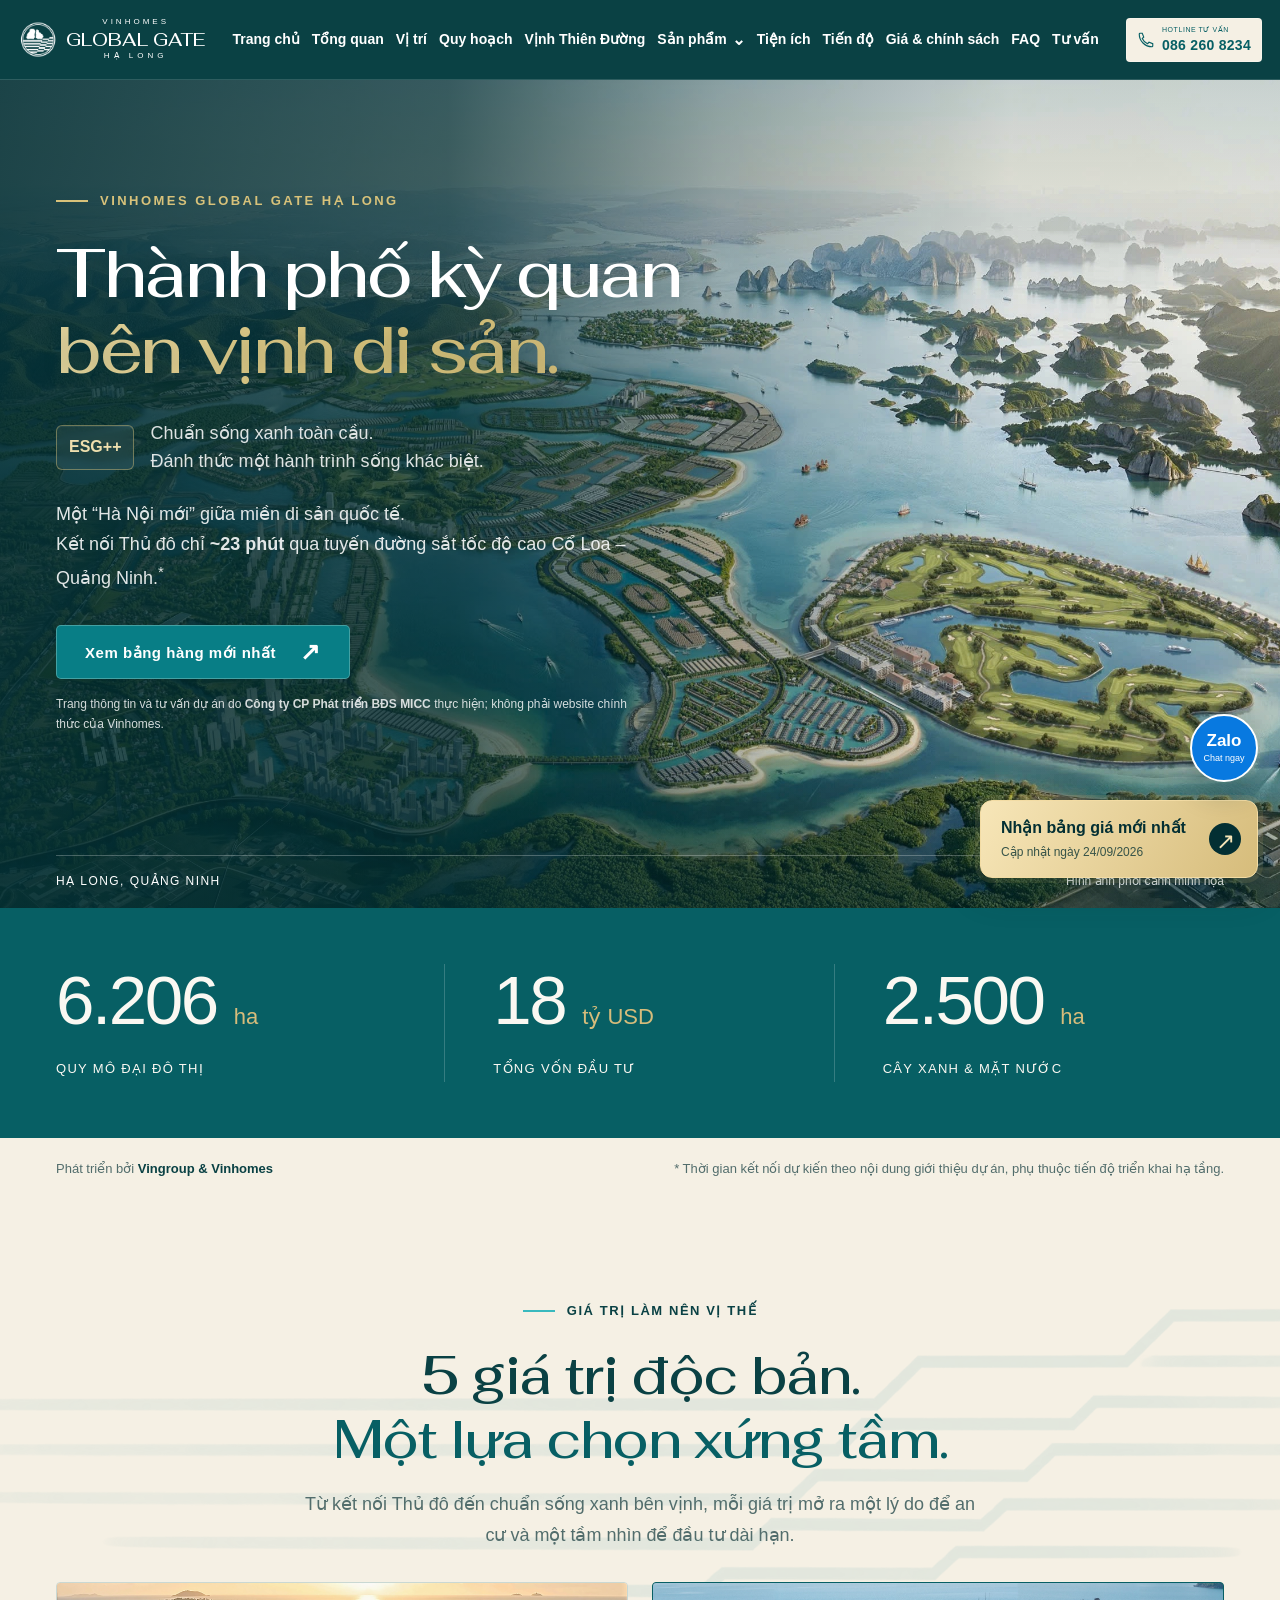
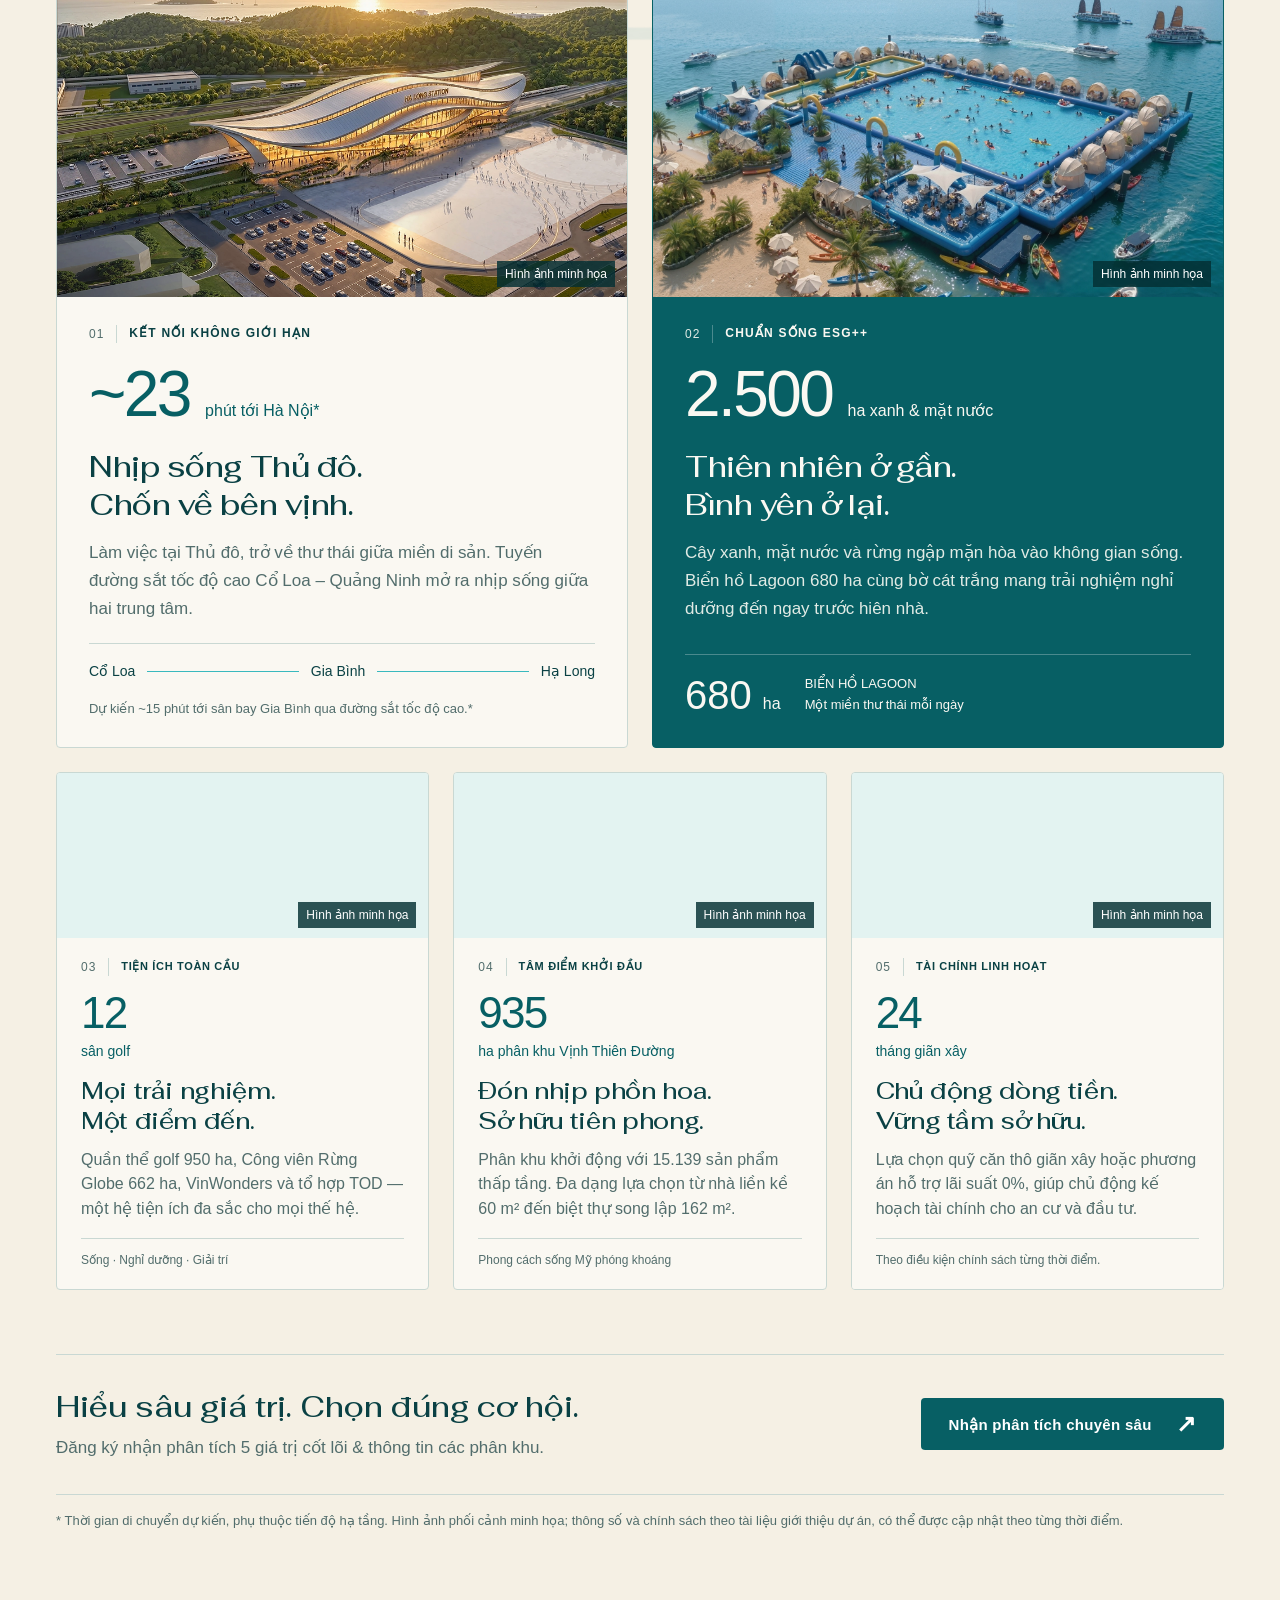
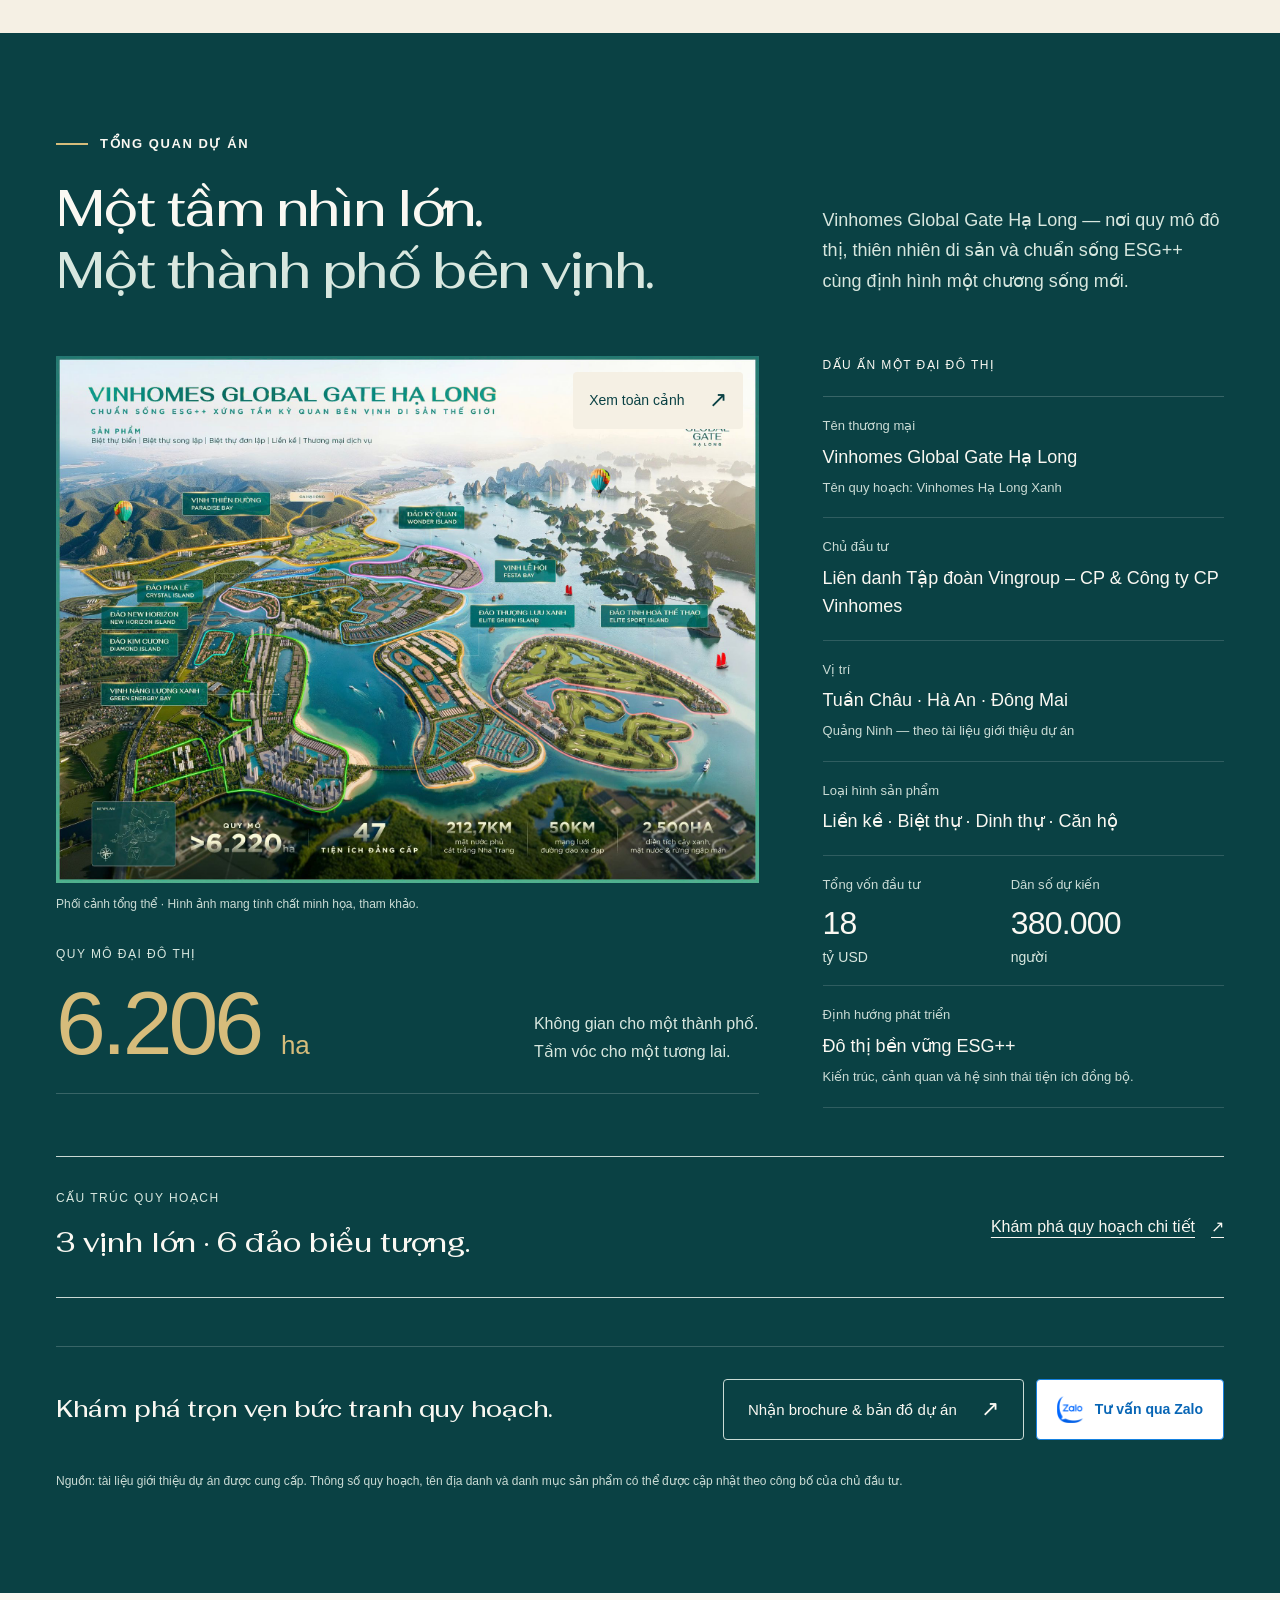
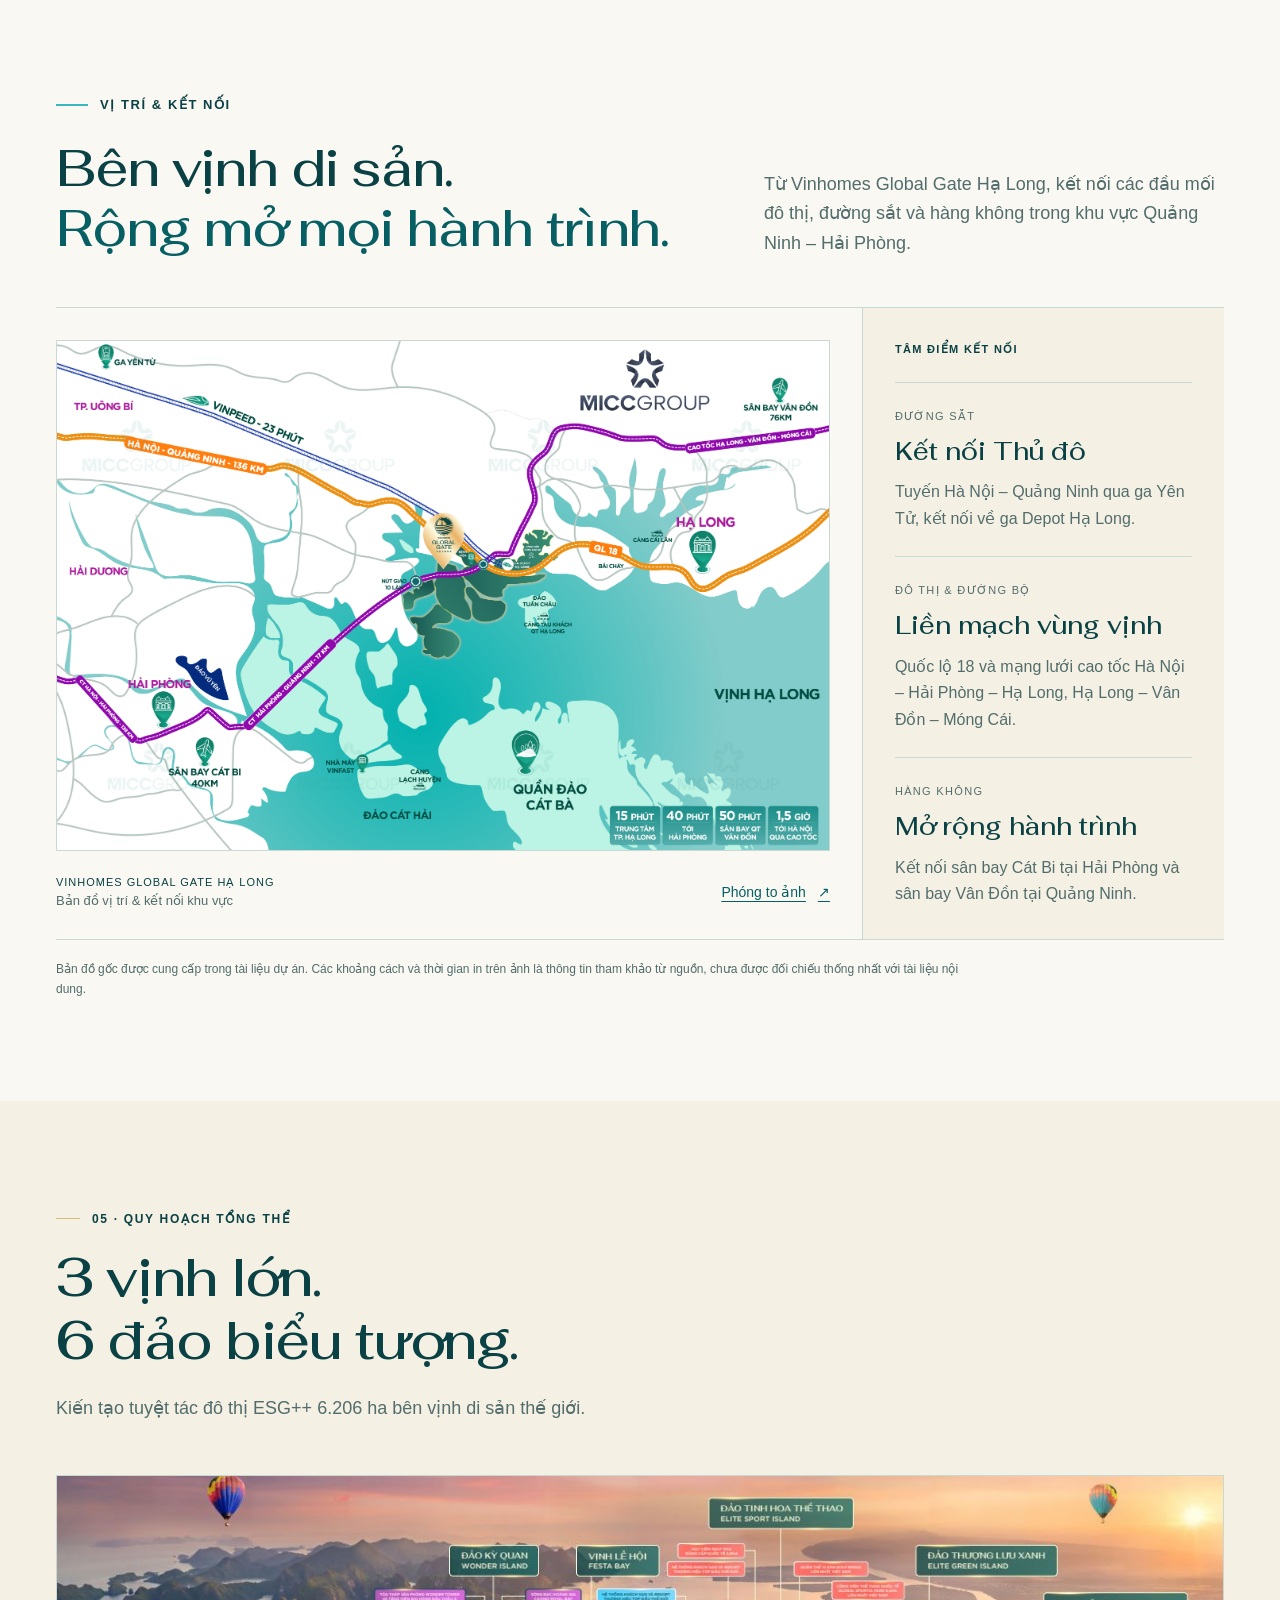
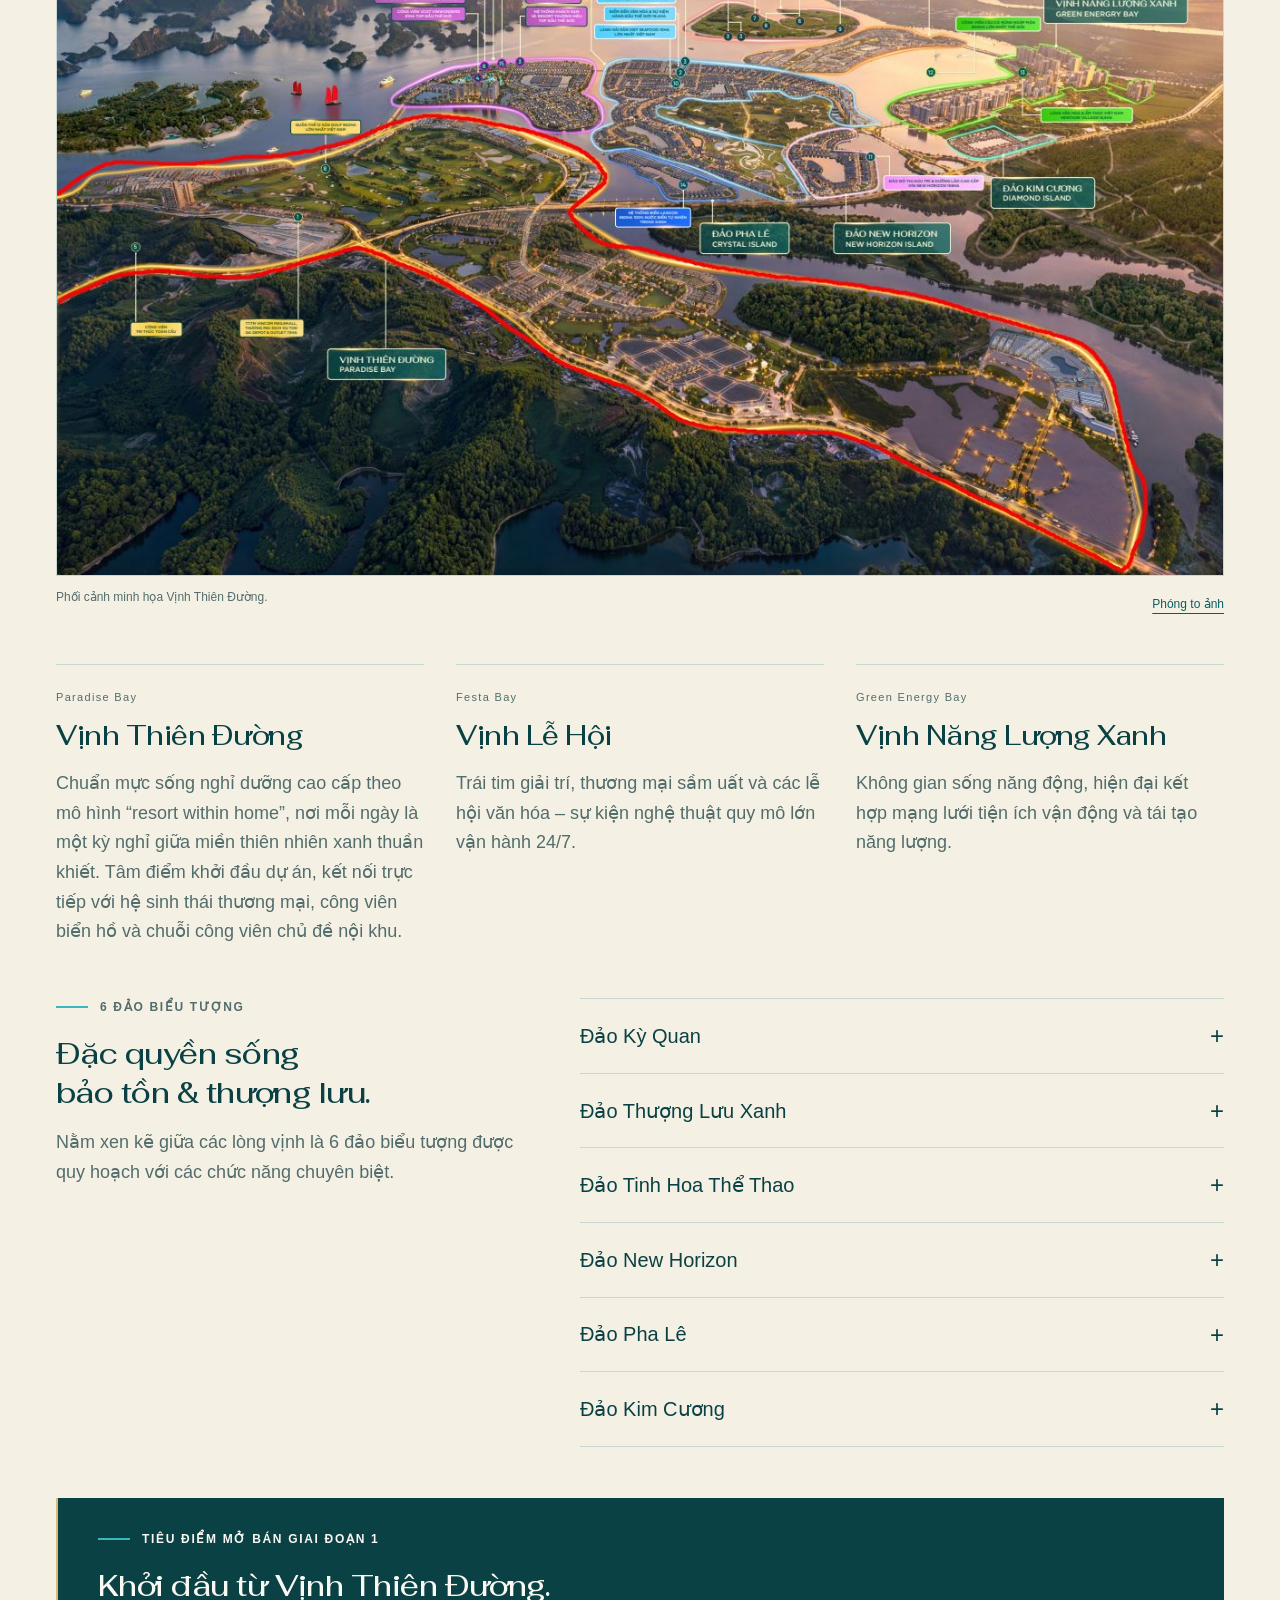
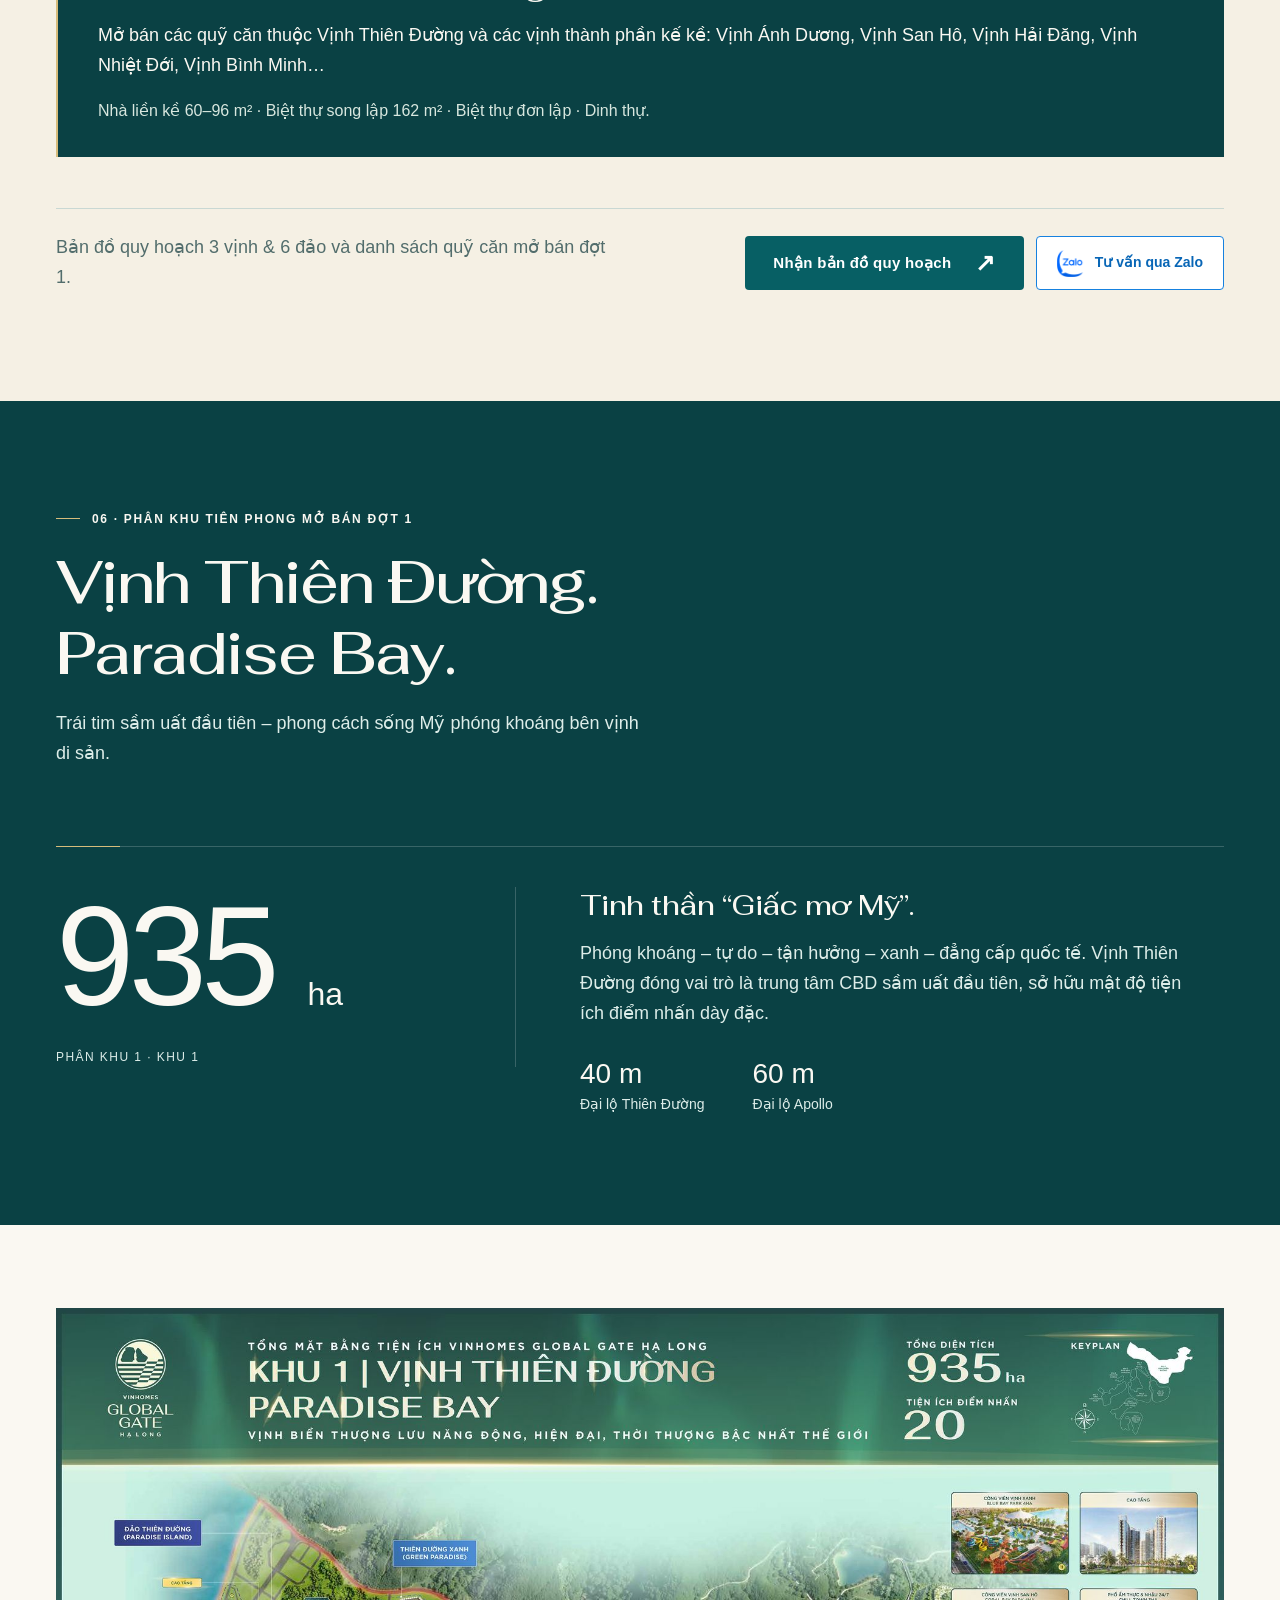
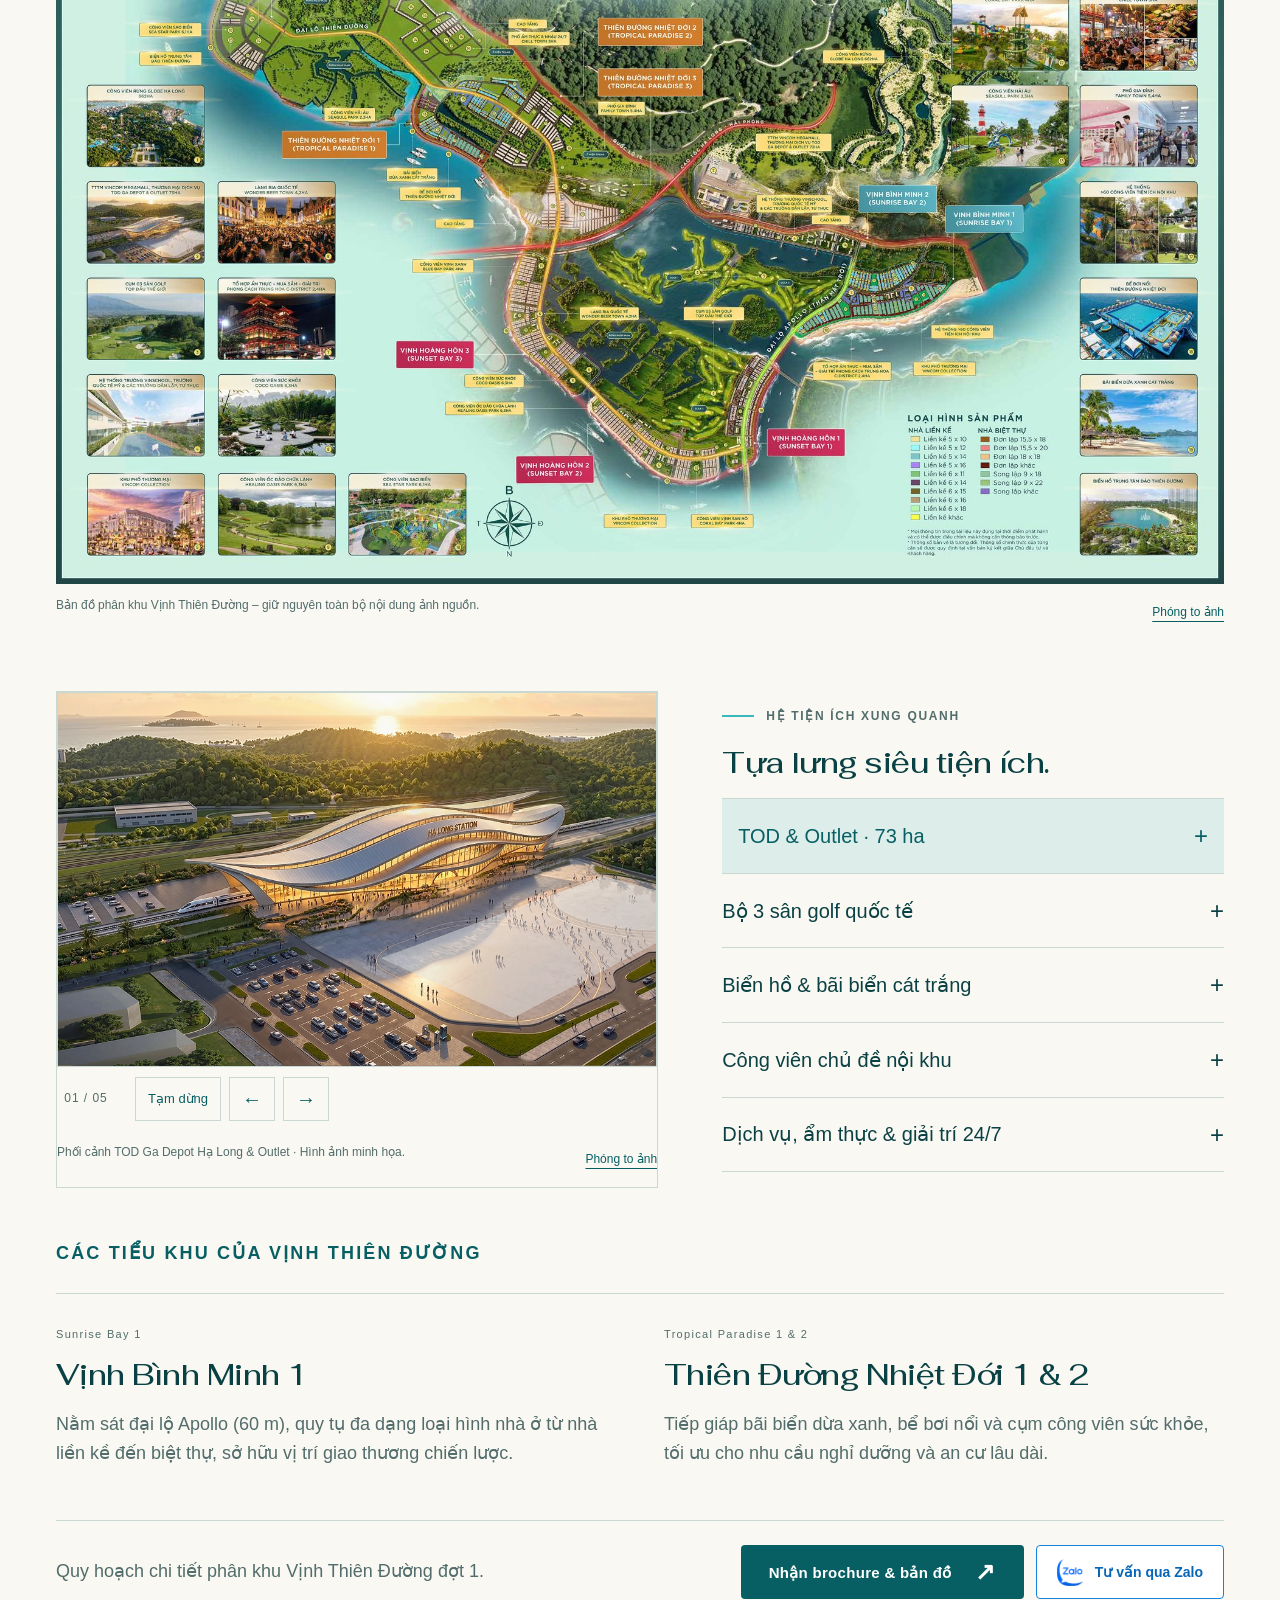
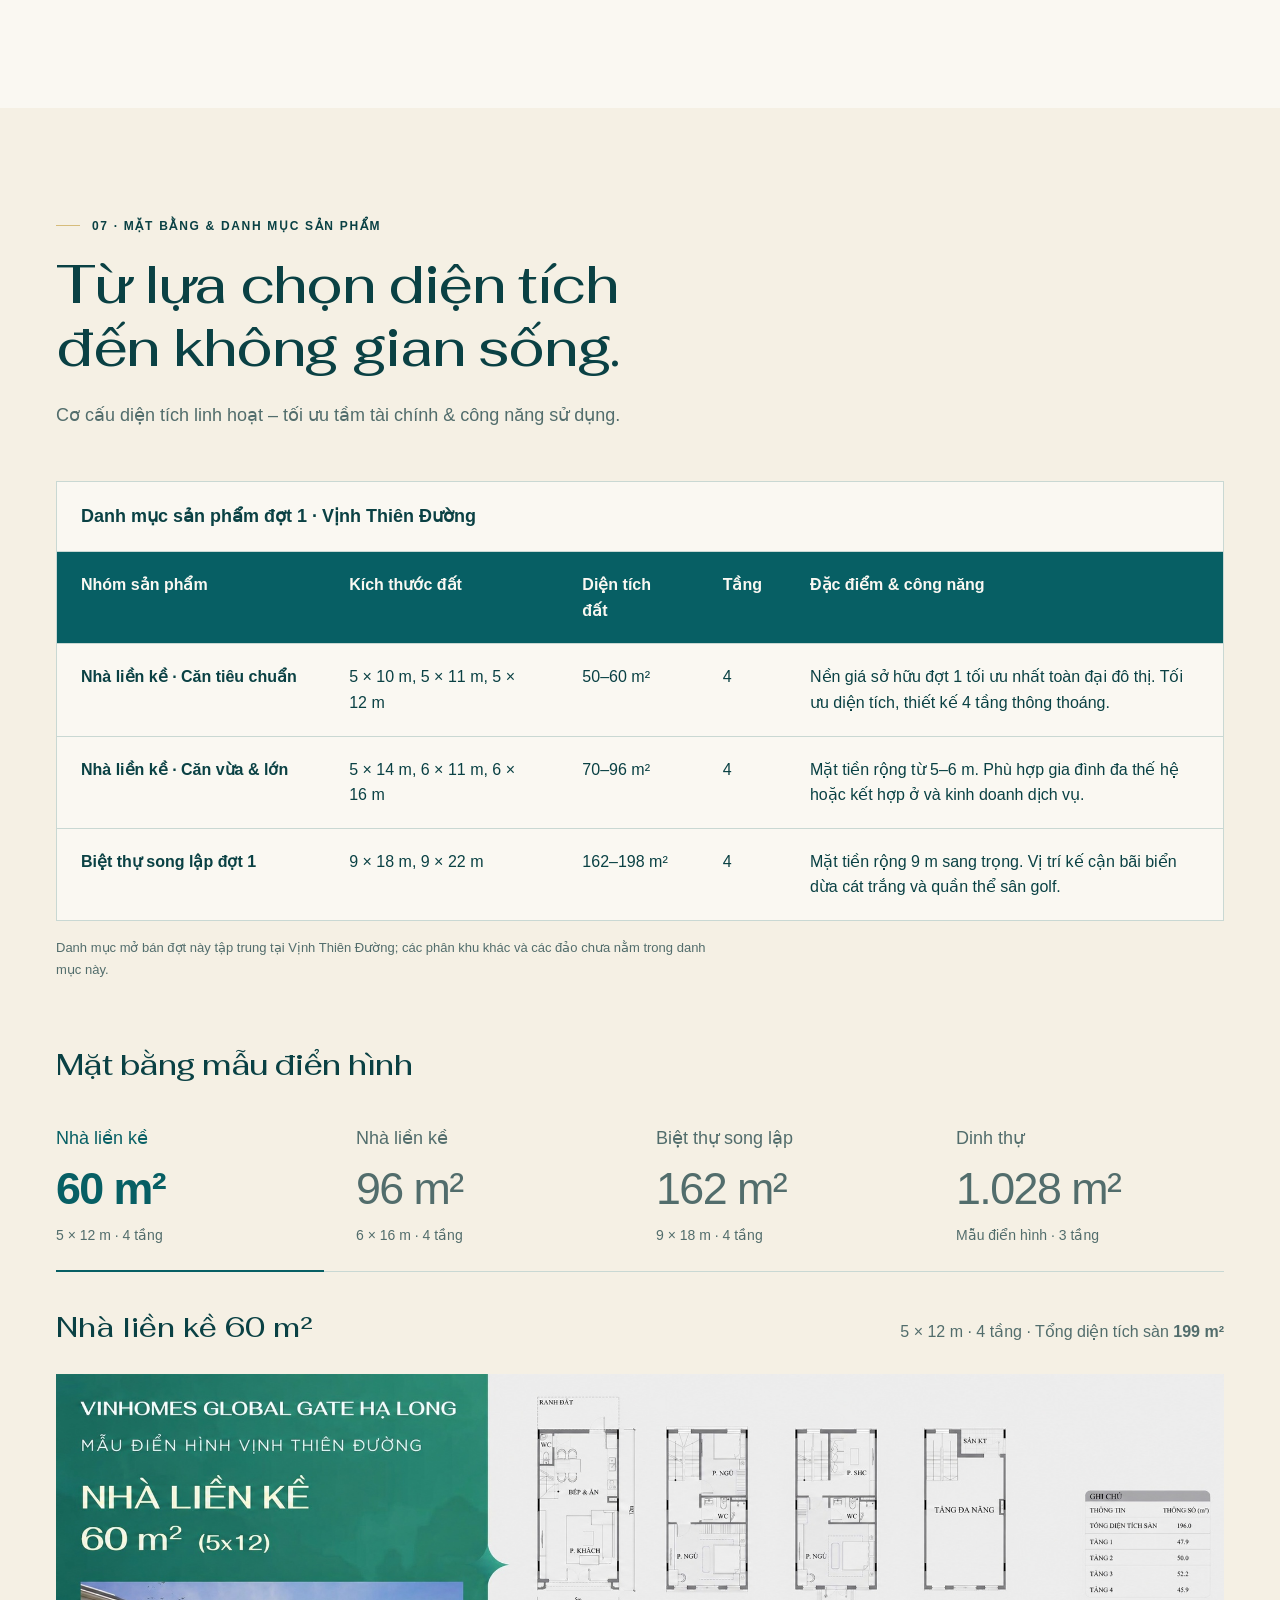
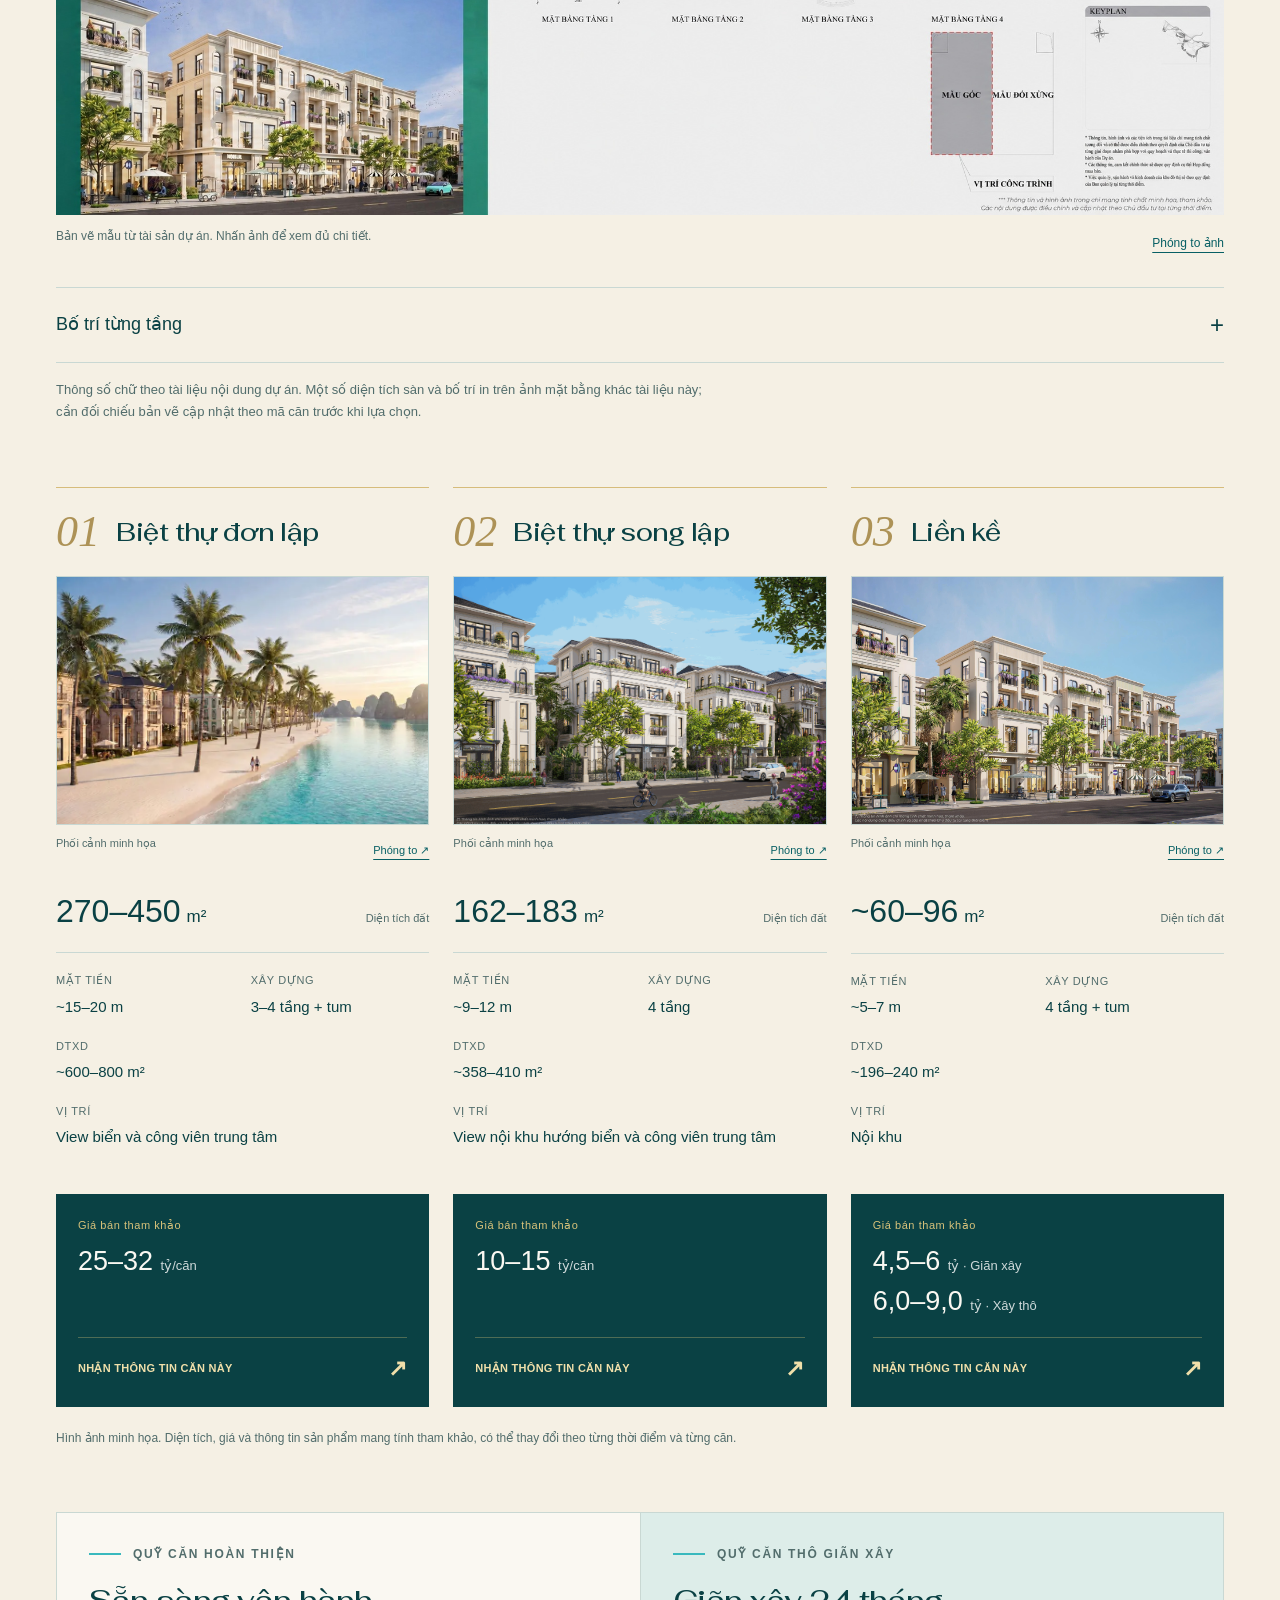
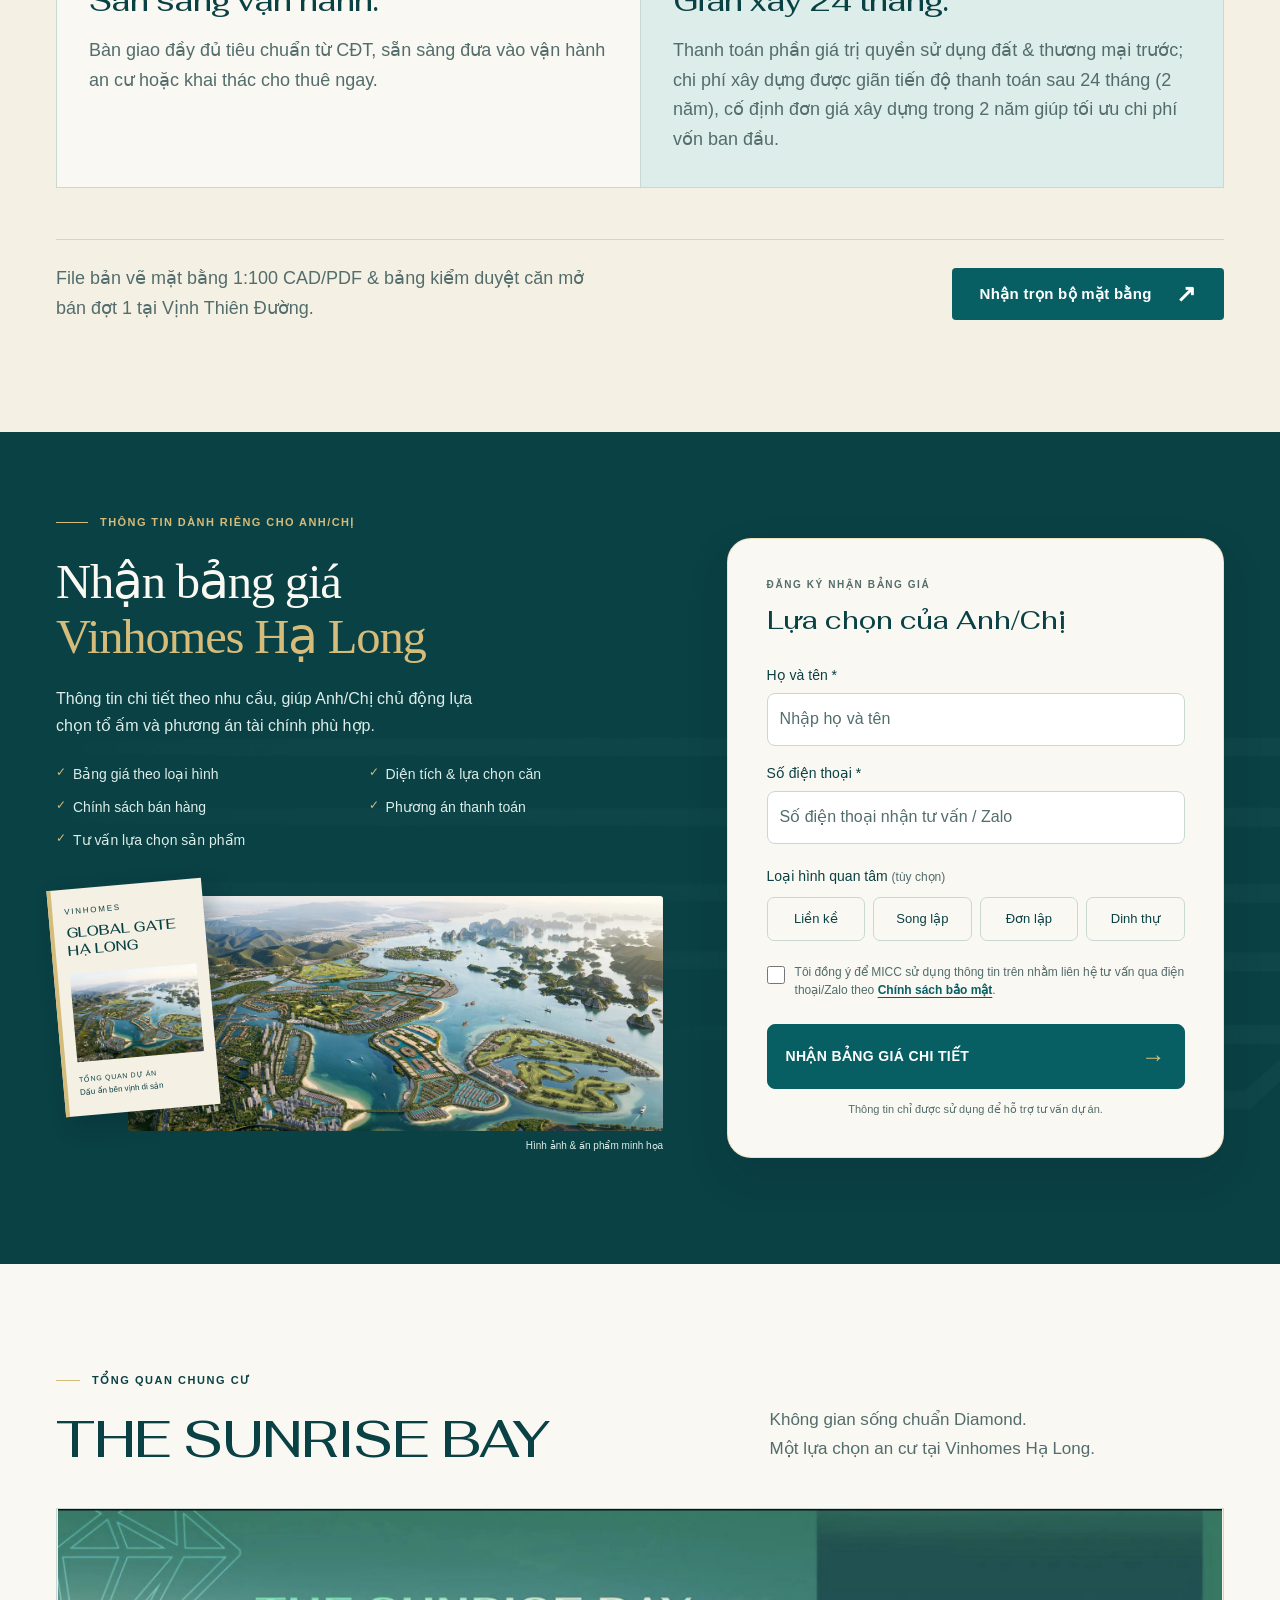
==== commit fa551fab: "Update landing page" ====
--- a/index.html
+++ b/index.html
@@ -164,7 +164,7 @@
         </div>
 
         <div class="overview-planning-summary"><div><span class="overview-label">CẤU TRÚC QUY HOẠCH</span><h3>3 vịnh lớn · 6 đảo biểu tượng.</h3></div><a href="#quy-hoach">Khám phá quy hoạch chi tiết <span aria-hidden="true">↗</span></a></div>
-        <div class="overview-footer"><p>Khám phá trọn vẹn bức tranh quy hoạch.</p><a class="overview-cta" href="#dang-ky">Nhận brochure & bản đồ dự án <span aria-hidden="true">↗</span></a></div>
+        <div class="overview-footer"><p>Khám phá trọn vẹn bức tranh quy hoạch.</p><div class="section-cta-pair"><a class="overview-cta" href="#dang-ky">Nhận brochure & bản đồ dự án <span aria-hidden="true">↗</span></a><a class="section-zalo-cta" href="https://zalo.me/0862608234" target="_blank" rel="noopener" aria-label="Tư vấn qua Zalo, mở tab mới"><img src="assets/images/Icon-zalo.webp" width="28" height="28" alt="" loading="lazy" decoding="async"><span>Tư vấn qua Zalo</span></a></div></div>
         <p class="overview-source">Nguồn: tài liệu giới thiệu dự án được cung cấp. Thông số quy hoạch, tên địa danh và danh mục sản phẩm có thể được cập nhật theo công bố của chủ đầu tư.</p>
       </div>
     </section>
@@ -186,7 +186,7 @@
         <p class="location-source">Bản đồ gốc được cung cấp trong tài liệu dự án. Các khoảng cách và thời gian in trên ảnh là thông tin tham khảo từ nguồn, chưa được đối chiếu thống nhất với tài liệu nội dung.</p>
       </div>
     </section>
-<section class="batch-section masterplan" id="quy-hoach" aria-label="Quy hoạch tổng thể và phân khu mở bán"><div class="wrap"><header class="batch-heading"><p class="section-kicker"><span></span>05 · QUY HOẠCH TỔNG THỂ</p><h2>3 vịnh lớn.<br>6 đảo biểu tượng.</h2><p>Kiến tạo tuyệt tác đô thị ESG++ 6.206 ha bên vịnh di sản thế giới.</p></header><figure class="batch-media"><a href="assets/images/vinhome-global-gate-vinh-thien-duong-phoi-canh.jpg" target="_blank" rel="noopener" aria-label="Phóng to ảnh: Phối cảnh Vịnh Thiên Đường Vinhomes Global Gate Hạ Long"><img src="assets/images/vinhome-global-gate-vinh-thien-duong-phoi-canh.jpg" alt="Phối cảnh Vịnh Thiên Đường Vinhomes Global Gate Hạ Long" width="1285" height="771" loading="lazy" decoding="async"></a><figcaption>Phối cảnh minh họa Vịnh Thiên Đường. <a href="assets/images/vinhome-global-gate-vinh-thien-duong-phoi-canh.jpg" target="_blank" rel="noopener">Phóng to ảnh</a></figcaption></figure><div class="batch-bays"><article><span class="batch-label">Paradise Bay</span><h3>Vịnh Thiên Đường</h3><p>Chuẩn mực sống nghỉ dưỡng cao cấp theo mô hình “resort within home”, nơi mỗi ngày là một kỳ nghỉ giữa miền thiên nhiên xanh thuần khiết. Tâm điểm khởi đầu dự án, kết nối trực tiếp với hệ sinh thái thương mại, công viên biển hồ và chuỗi công viên chủ đề nội khu.</p></article><article><span class="batch-label">Festa Bay</span><h3>Vịnh Lễ Hội</h3><p>Trái tim giải trí, thương mại sầm uất và các lễ hội văn hóa – sự kiện nghệ thuật quy mô lớn vận hành 24/7.</p></article><article><span class="batch-label">Green Energy Bay</span><h3>Vịnh Năng Lượng Xanh</h3><p>Không gian sống năng động, hiện đại kết hợp mạng lưới tiện ích vận động và tái tạo năng lượng.</p></article></div><div class="batch-split batch-islands"><div><p class="section-kicker"><span></span>6 ĐẢO BIỂU TƯỢNG</p><h3>Đặc quyền sống<br>bảo tồn & thượng lưu.</h3><p>Nằm xen kẽ giữa các lòng vịnh là 6 đảo biểu tượng được quy hoạch với các chức năng chuyên biệt.</p></div><div><details class="batch-detail"><summary>Đảo Kỳ Quan<span aria-hidden="true">+</span></summary><div><span class="batch-label">Wonder Island</span><p>Thế giới giải trí toàn cầu tích hợp Công viên VinWonders rộng 81 ha, Sòng bạc Hoàng Gia Royal Casino, Bến du thuyền Wonder Marina và tổ hợp tòa tháp văn phòng – thương mại – khách sạn 35 tầng.</p></div></details><details class="batch-detail"><summary>Đảo Thượng Lưu Xanh<span aria-hidden="true">+</span></summary><div><span class="batch-label">Elite Green Island</span><p>Phân khu biệt thự đảo khép kín (VIP Compound) riêng biệt với đặc quyền bãi biển riêng sau nhà, đảm bảo an ninh và sự riêng tư tuyệt đối cho tầng lớp tinh anh.</p></div></details><details class="batch-detail"><summary>Đảo Tinh Hoa Thể Thao<span aria-hidden="true">+</span></summary><div><span class="batch-label">Elite Sport Island</span><p>Thiên đường thể thao thượng lưu sở hữu quần thể 9 sân golf đỉnh cao (nằm trong tổ hợp 12 sân golf 950 ha) cùng Học viện Golf PGA chuẩn quốc tế 4,5 ha.</p></div></details><details class="batch-detail"><summary>Đảo New Horizon<span aria-hidden="true">+</span></summary><div><span class="batch-label">New Horizon Island · 158 ha</span><p>Quần thể đảo đô thị hưu trí & an dưỡng cao cấp, quy tụ Bệnh viện Quốc tế 5 sao Vinmec Cleveland Clinic (14 ha), Làng Sức khỏe Châu Âu VinBeauty Village (2,4 ha) và Trung tâm Tuổi Vàng Vin New Horizon Center (3,3 ha).</p></div></details><details class="batch-detail"><summary>Đảo Pha Lê<span aria-hidden="true">+</span></summary><div><span class="batch-label">Crystal Island</span><p>Bán đảo an cư sang trọng biệt lập, được bao bọc trực diện bởi hệ thống nước biển hồ Lagoon trong xanh.</p></div></details><details class="batch-detail"><summary>Đảo Kim Cương<span aria-hidden="true">+</span></summary><div><span class="batch-label">Diamond Island</span><p>Bán đảo an cư sang trọng biệt lập, được bao bọc trực diện bởi hệ thống nước biển hồ Lagoon trong xanh.</p></div></details></div></div><div class="batch-opening"><p class="section-kicker"><span></span>TIÊU ĐIỂM MỞ BÁN GIAI ĐOẠN 1</p><h3>Khởi đầu từ Vịnh Thiên Đường.</h3><p>Mở bán các quỹ căn thuộc Vịnh Thiên Đường và các vịnh thành phần kế kề: Vịnh Ánh Dương, Vịnh San Hô, Vịnh Hải Đăng, Vịnh Nhiệt Đới, Vịnh Bình Minh…</p><p>Nhà liền kề 60–96 m² · Biệt thự song lập 162 m² · Biệt thự đơn lập · Dinh thự.</p></div><div class="values-bottom"><p>Bản đồ quy hoạch 3 vịnh & 6 đảo và danh sách quỹ căn mở bán đợt 1.</p><a class="values-cta" href="#dang-ky">Nhận bản đồ quy hoạch<span aria-hidden="true">↗</span></a></div></div></section><section class="batch-section paradise" id="vinh-thien-duong" aria-label="Phân khu mở bán đợt 1 Vịnh Thiên Đường"><div class="paradise-opening"><div class="wrap"><header class="batch-heading"><p class="section-kicker"><span></span>06 · PHÂN KHU TIÊN PHONG MỞ BÁN ĐỢT 1</p><h2>Vịnh Thiên Đường.<br>Paradise Bay.</h2><p>Trái tim sầm uất đầu tiên – phong cách sống Mỹ phóng khoáng bên vịnh di sản.</p></header><div class="batch-split paradise-intro"><div class="paradise-scale"><span>935 <small>ha</small></span><p>PHÂN KHU 1 · KHU 1</p></div><div><h3>Tinh thần “Giấc mơ Mỹ”.</h3><p>Phóng khoáng – tự do – tận hưởng – xanh – đẳng cấp quốc tế. Vịnh Thiên Đường đóng vai trò là trung tâm CBD sầm uất đầu tiên, sở hữu mật độ tiện ích điểm nhấn dày đặc.</p><div class="batch-avenues"><p><strong>40 m</strong>Đại lộ Thiên Đường</p><p><strong>60 m</strong>Đại lộ Apollo</p></div></div></div></div></div><div class="wrap paradise-light"><figure class="batch-media"><a href="assets/images/mat-bang-tong-quan-vinh-thien-duong.jpg" target="_blank" rel="noopener" aria-label="Phóng to ảnh: Tổng mặt bằng tiện ích Khu 1 Vịnh Thiên Đường 935 ha"><img src="assets/images/mat-bang-tong-quan-vinh-thien-duong.jpg" alt="Tổng mặt bằng tiện ích Khu 1 Vịnh Thiên Đường 935 ha" width="1920" height="1440" loading="lazy" decoding="async"></a><figcaption>Bản đồ phân khu Vịnh Thiên Đường – giữ nguyên toàn bộ nội dung ảnh nguồn. <a href="assets/images/mat-bang-tong-quan-vinh-thien-duong.jpg" target="_blank" rel="noopener">Phóng to ảnh</a></figcaption></figure><div class="batch-split paradise-amenities"><div><figure class="batch-media"><a href="assets/images/tien ich/be boi tren bien/be-boi-tren-bien-1.jpg" target="_blank" rel="noopener" aria-label="Phóng to ảnh: Phối cảnh bể bơi trên biển Vịnh Thiên Đường"><img src="assets/images/tien ich/be boi tren bien/be-boi-tren-bien-1.jpg" alt="Phối cảnh bể bơi trên biển Vịnh Thiên Đường" width="1800" height="1344" loading="lazy" decoding="async"></a><figcaption>Hình ảnh phối cảnh minh họa. <a href="assets/images/tien ich/be boi tren bien/be-boi-tren-bien-1.jpg" target="_blank" rel="noopener">Phóng to ảnh</a></figcaption></figure></div><div><p class="section-kicker"><span></span>HỆ TIỆN ÍCH XUNG QUANH</p><h3>Tựa lưng siêu tiện ích.</h3><details class="batch-detail"><summary>TOD & Outlet · 73 ha<span aria-hidden="true">+</span></summary><div><p>Tổ hợp TOD Ga Depot Hạ Long & Outlet: trung tâm giao thương, thương mại dịch vụ không thuế kề bên nhà ga tuyến đường sắt tốc độ cao VinSpeed.</p></div></details><details class="batch-detail"><summary>Bộ 3 sân golf quốc tế<span aria-hidden="true">+</span></summary><div><p>Thuộc quần thể 12 sân golf 950 ha lớn nhất Việt Nam.</p></div></details><details class="batch-detail"><summary>Biển hồ & bãi biển cát trắng<span aria-hidden="true">+</span></summary><div><p>Hệ thống mặt nước trong xanh kết hợp bãi biển dừa xanh cát trắng mịn và bể bơi nổi trên mặt biển quy mô 4.000–5.000 m².</p></div></details><details class="batch-detail"><summary>Công viên chủ đề nội khu<span aria-hidden="true">+</span></summary><div><p>Healing Oasis Park (6,3 ha), Coco Oasis (6,3 ha), Coral Bay Park (4 ha), Blue Bay Park (4 ha), Seagull Park (2,3 ha)…</p></div></details><details class="batch-detail"><summary>Dịch vụ, ẩm thực & giải trí 24/7<span aria-hidden="true">+</span></summary><div><p>Wonder Beer Town (4,2 ha), Chill Town (3 ha), Family Town (5,4 ha), C-District phong cách Trung Hoa (2,4 ha), Vincom Collection, Vinschool & Trường Quốc tế Mỹ.</p></div></details></div></div><div class="batch-highlights"><article><span class="batch-label">Sunrise Bay 1</span><h3>Vịnh Bình Minh 1</h3><p>Nằm sát đại lộ Apollo (60 m), quy tụ đa dạng loại hình nhà ở từ nhà liền kề đến biệt thự, sở hữu vị trí giao thương chiến lược.</p></article><article><span class="batch-label">Tropical Paradise 1 & 2</span><h3>Thiên Đường Nhiệt Đới 1 & 2</h3><p>Tiếp giáp bãi biển dừa xanh, bể bơi nổi và cụm công viên sức khỏe, tối ưu cho nhu cầu nghỉ dưỡng và an cư lâu dài.</p></article></div><div class="values-bottom"><p>Quy hoạch chi tiết phân khu Vịnh Thiên Đường đợt 1.</p><a class="values-cta" href="#dang-ky">Nhận brochure & bản đồ<span aria-hidden="true">↗</span></a></div></div></section><section class="batch-section products" id="san-pham" aria-label="Mặt bằng và danh mục sản phẩm mở bán đợt 1"><div class="wrap"><header class="batch-heading"><p class="section-kicker"><span></span>07 · MẶT BẰNG & DANH MỤC SẢN PHẨM</p><h2>Từ lựa chọn diện tích<br>đến không gian sống.</h2><p>Cơ cấu diện tích linh hoạt – tối ưu tầm tài chính & công năng sử dụng.</p></header><p class="batch-scroll-hint">Vuốt ngang bảng để xem đủ thông số →</p><div class="batch-table-scroll" role="region" aria-label="So sánh sản phẩm, cuộn ngang để xem đủ các cột" tabindex="0"><table class="batch-table"><caption>Danh mục sản phẩm đợt 1 · Vịnh Thiên Đường</caption><thead><tr><th scope="col">Nhóm sản phẩm</th><th scope="col">Kích thước đất</th><th scope="col">Diện tích đất</th><th scope="col">Tầng</th><th scope="col">Đặc điểm & công năng</th></tr></thead><tbody><tr><th scope="row">Nhà liền kề · Căn tiêu chuẩn</th><td>5 × 10 m, 5 × 11 m, 5 × 12 m</td><td>50–60 m²</td><td>4</td><td>Nền giá sở hữu đợt 1 tối ưu nhất toàn đại đô thị. Tối ưu diện tích, thiết kế 4 tầng thông thoáng.</td></tr><tr><th scope="row">Nhà liền kề · Căn vừa & lớn</th><td>5 × 14 m, 6 × 11 m, 6 × 16 m</td><td>70–96 m²</td><td>4</td><td>Mặt tiền rộng từ 5–6 m. Phù hợp gia đình đa thế hệ hoặc kết hợp ở và kinh doanh dịch vụ.</td></tr><tr><th scope="row">Biệt thự song lập đợt 1</th><td>9 × 18 m, 9 × 22 m</td><td>162–198 m²</td><td>4</td><td>Mặt tiền rộng 9 m sang trọng. Vị trí kế cận bãi biển dừa cát trắng và quần thể sân golf.</td></tr></tbody></table></div><p class="batch-note">Danh mục mở bán đợt này tập trung tại Vịnh Thiên Đường; các phân khu khác và các đảo chưa nằm trong danh mục này.</p><div class="batch-plan-browser"><h3>Mặt bằng mẫu điển hình</h3><div class="batch-plan-tabs" aria-label="Chọn mặt bằng mẫu"><a href="#layout-60">Nhà liền kề<strong>60 m²</strong><span>5 × 12 m · 4 tầng</span></a><a href="#layout-96">Nhà liền kề<strong>96 m²</strong><span>6 × 16 m · 4 tầng</span></a><a href="#layout-162">Biệt thự song lập<strong>162 m²</strong><span>9 × 18 m · 4 tầng</span></a><a href="#layout-1028">Dinh thự<strong>1.028 m²</strong><span>Mẫu điển hình · 3 tầng</span></a></div><article class="batch-plan" id="layout-60"><div class="batch-plan-heading"><h4>Nhà liền kề 60 m²</h4><p>5 × 12 m · 4 tầng · Tổng diện tích sàn <strong>199 m²</strong></p></div><figure class="batch-media"><a href="assets/images/san pham/layout-lien-ke-60-m2-vinh-thien-duong.jpg" target="_blank" rel="noopener" aria-label="Phóng to ảnh: Mặt bằng mẫu nhà liền kề 60 m²"><img src="assets/images/san pham/layout-lien-ke-60-m2-vinh-thien-duong.jpg" alt="Mặt bằng mẫu nhà liền kề 60 m²" width="2041" height="771" loading="lazy" decoding="async"></a><figcaption>Bản vẽ mẫu từ tài sản dự án. Nhấn ảnh để xem đủ chi tiết. <a href="assets/images/san pham/layout-lien-ke-60-m2-vinh-thien-duong.jpg" target="_blank" rel="noopener">Phóng to ảnh</a></figcaption></figure><details class="batch-detail"><summary>Bố trí từng tầng theo tài liệu nội dung<span aria-hidden="true">+</span></summary><div class="batch-floors"><p><strong>Tầng 1 · 45,9 m²</strong>Khoảng sân trước/sau, phòng khách kết nối liền mạch với bếp & bàn ăn, 01 WC.</p><p><strong>Tầng 2 · 45,0 m²</strong>01 phòng ngủ Master khép kín + 01 phòng sinh hoạt chung (hoặc phòng ngủ phụ).</p><p><strong>Tầng 3 · 47,3 m²</strong>02 phòng ngủ riêng biệt + WC.</p><p><strong>Tầng 4 · 45,9 m²</strong>Phòng thờ, phòng đa năng/sân phơi và sân thượng cảnh quan.</p></div></details></article><article class="batch-plan" id="layout-96"><div class="batch-plan-heading"><h4>Nhà liền kề 96 m²</h4><p>6 × 16 m · 4 tầng · Tổng diện tích sàn <strong>307,2 m²</strong></p></div><figure class="batch-media"><a href="assets/images/san pham/layout-lien-ke-96-m2-vinh-thien-duong.jpg" target="_blank" rel="noopener" aria-label="Phóng to ảnh: Mặt bằng mẫu nhà liền kề 96 m²"><img src="assets/images/san pham/layout-lien-ke-96-m2-vinh-thien-duong.jpg" alt="Mặt bằng mẫu nhà liền kề 96 m²" width="2039" height="771" loading="lazy" decoding="async"></a><figcaption>Bản vẽ mẫu từ tài sản dự án. Nhấn ảnh để xem đủ chi tiết. <a href="assets/images/san pham/layout-lien-ke-96-m2-vinh-thien-duong.jpg" target="_blank" rel="noopener">Phóng to ảnh</a></figcaption></figure><details class="batch-detail"><summary>Bố trí từng tầng theo tài liệu nội dung<span aria-hidden="true">+</span></summary><div class="batch-floors"><p><strong>Tầng 1 · 77,9 m²</strong>Sân trước, phòng khách rộng, bếp & không gian ăn lớn, 01 WC, phòng kho.</p><p><strong>Tầng 2 · 79,6 m²</strong>02 phòng ngủ Master phong cách hiện đại với WC riêng.</p><p><strong>Tầng 3 · 82,0 m²</strong>02 phòng ngủ phụ + WC, ban công đón ánh sáng tự nhiên.</p><p><strong>Tầng 4 · 67,7 m²</strong>Phòng đa năng, phòng thờ, sân phơi & sân kỹ thuật.</p></div></details></article><article class="batch-plan" id="layout-162"><div class="batch-plan-heading"><h4>Biệt thự song lập 162 m²</h4><p>9 × 18 m · 4 tầng · Tổng diện tích sàn <strong>353,1 m²</strong></p></div><figure class="batch-media"><a href="assets/images/san pham/layout-biet-thu-162-m2-vinh-thien-duong.jpg" target="_blank" rel="noopener" aria-label="Phóng to ảnh: Mặt bằng mẫu biệt thự song lập 162 m²"><img src="assets/images/san pham/layout-biet-thu-162-m2-vinh-thien-duong.jpg" alt="Mặt bằng mẫu biệt thự song lập 162 m²" width="2038" height="771" loading="lazy" decoding="async"></a><figcaption>Bản vẽ mẫu từ tài sản dự án. Nhấn ảnh để xem đủ chi tiết. <a href="assets/images/san pham/layout-biet-thu-162-m2-vinh-thien-duong.jpg" target="_blank" rel="noopener">Phóng to ảnh</a></figcaption></figure><details class="batch-detail"><summary>Bố trí từng tầng theo tài liệu nội dung<span aria-hidden="true">+</span></summary><div class="batch-floors"><p><strong>Tầng 1 · 91,0 m²</strong>Không gian sân vườn bao quanh 3 mặt, phòng khách Panorama, bếp mở & bàn ăn lớn.</p><p><strong>Tầng 2 · 95,1 m²</strong>02 phòng ngủ Master thoáng đãng.</p><p><strong>Tầng 3 · 100,7 m²</strong>02 phòng ngủ lớn + 01 phòng sinh hoạt chung gia đình.</p><p><strong>Tầng 4 · 66,3 m²</strong>Phòng đa năng, sân thượng thoáng rộng ngắm cảnh quan.</p></div></details></article><article class="batch-plan" id="layout-1028"><div class="batch-plan-heading"><h4>Dinh thự 1.028 m²</h4><p>3 tầng · Tổng diện tích sàn <strong>974,6 m²</strong></p></div><figure class="batch-media"><a href="assets/images/san pham/layout-dinh-thu-1028-m2-vinh-thien-duong.jpg" aria-label="Phóng to mặt bằng dinh thự 1.028 m²"><img src="assets/images/san pham/layout-dinh-thu-1028-m2-vinh-thien-duong.jpg" alt="Mặt bằng mẫu dinh thự 1.028 m² Vịnh Thiên Đường" width="2041" height="771" loading="lazy" decoding="async"></a><figcaption>Bản vẽ mẫu theo tài liệu cung cấp. <a href="assets/images/san pham/layout-dinh-thu-1028-m2-vinh-thien-duong.jpg">Phóng to ảnh</a></figcaption></figure><details class="batch-detail"><summary>Bố trí từng tầng<span aria-hidden="true">+</span></summary><div class="batch-floors"><p><strong>Tầng 1 · 390,4 m²</strong>Phòng khách, phòng giải trí, phòng ngủ, khu bếp và bàn ăn.</p><p><strong>Tầng 2 · 349,5 m²</strong>Các phòng ngủ và phòng sinh hoạt chung.</p><p><strong>Tầng 3 · 234,7 m²</strong>Phòng đa năng và không gian sân thượng.</p></div></details></article></div><p class="batch-note">Thông số chữ theo tài liệu nội dung dự án. Một số diện tích sàn và bố trí in trên ảnh mặt bằng khác tài liệu này; cần đối chiếu bản vẽ cập nhật theo mã căn trước khi lựa chọn.</p><div class="lowrise-products" aria-label="Biệt thự và liền kề"><div class="lowrise-grid">
+<section class="batch-section masterplan" id="quy-hoach" aria-label="Quy hoạch tổng thể và phân khu mở bán"><div class="wrap"><header class="batch-heading"><p class="section-kicker"><span></span>05 · QUY HOẠCH TỔNG THỂ</p><h2>3 vịnh lớn.<br>6 đảo biểu tượng.</h2><p>Kiến tạo tuyệt tác đô thị ESG++ 6.206 ha bên vịnh di sản thế giới.</p></header><figure class="batch-media"><a href="assets/images/vinhome-global-gate-vinh-thien-duong-phoi-canh.jpg" target="_blank" rel="noopener" aria-label="Phóng to ảnh: Phối cảnh Vịnh Thiên Đường Vinhomes Global Gate Hạ Long"><img src="assets/images/vinhome-global-gate-vinh-thien-duong-phoi-canh.jpg" alt="Phối cảnh Vịnh Thiên Đường Vinhomes Global Gate Hạ Long" width="1285" height="771" loading="lazy" decoding="async"></a><figcaption>Phối cảnh minh họa Vịnh Thiên Đường. <a href="assets/images/vinhome-global-gate-vinh-thien-duong-phoi-canh.jpg" target="_blank" rel="noopener">Phóng to ảnh</a></figcaption></figure><div class="batch-bays"><article><span class="batch-label">Paradise Bay</span><h3>Vịnh Thiên Đường</h3><p>Chuẩn mực sống nghỉ dưỡng cao cấp theo mô hình “resort within home”, nơi mỗi ngày là một kỳ nghỉ giữa miền thiên nhiên xanh thuần khiết. Tâm điểm khởi đầu dự án, kết nối trực tiếp với hệ sinh thái thương mại, công viên biển hồ và chuỗi công viên chủ đề nội khu.</p></article><article><span class="batch-label">Festa Bay</span><h3>Vịnh Lễ Hội</h3><p>Trái tim giải trí, thương mại sầm uất và các lễ hội văn hóa – sự kiện nghệ thuật quy mô lớn vận hành 24/7.</p></article><article><span class="batch-label">Green Energy Bay</span><h3>Vịnh Năng Lượng Xanh</h3><p>Không gian sống năng động, hiện đại kết hợp mạng lưới tiện ích vận động và tái tạo năng lượng.</p></article></div><div class="batch-split batch-islands"><div><p class="section-kicker"><span></span>6 ĐẢO BIỂU TƯỢNG</p><h3>Đặc quyền sống<br>bảo tồn & thượng lưu.</h3><p>Nằm xen kẽ giữa các lòng vịnh là 6 đảo biểu tượng được quy hoạch với các chức năng chuyên biệt.</p></div><div><details class="batch-detail"><summary>Đảo Kỳ Quan<span aria-hidden="true">+</span></summary><div><span class="batch-label">Wonder Island</span><p>Thế giới giải trí toàn cầu tích hợp Công viên VinWonders rộng 81 ha, Sòng bạc Hoàng Gia Royal Casino, Bến du thuyền Wonder Marina và tổ hợp tòa tháp văn phòng – thương mại – khách sạn 35 tầng.</p></div></details><details class="batch-detail"><summary>Đảo Thượng Lưu Xanh<span aria-hidden="true">+</span></summary><div><span class="batch-label">Elite Green Island</span><p>Phân khu biệt thự đảo khép kín (VIP Compound) riêng biệt với đặc quyền bãi biển riêng sau nhà, đảm bảo an ninh và sự riêng tư tuyệt đối cho tầng lớp tinh anh.</p></div></details><details class="batch-detail"><summary>Đảo Tinh Hoa Thể Thao<span aria-hidden="true">+</span></summary><div><span class="batch-label">Elite Sport Island</span><p>Thiên đường thể thao thượng lưu sở hữu quần thể 9 sân golf đỉnh cao (nằm trong tổ hợp 12 sân golf 950 ha) cùng Học viện Golf PGA chuẩn quốc tế 4,5 ha.</p></div></details><details class="batch-detail"><summary>Đảo New Horizon<span aria-hidden="true">+</span></summary><div><span class="batch-label">New Horizon Island · 158 ha</span><p>Quần thể đảo đô thị hưu trí & an dưỡng cao cấp, quy tụ Bệnh viện Quốc tế 5 sao Vinmec Cleveland Clinic (14 ha), Làng Sức khỏe Châu Âu VinBeauty Village (2,4 ha) và Trung tâm Tuổi Vàng Vin New Horizon Center (3,3 ha).</p></div></details><details class="batch-detail"><summary>Đảo Pha Lê<span aria-hidden="true">+</span></summary><div><span class="batch-label">Crystal Island</span><p>Bán đảo an cư sang trọng biệt lập, được bao bọc trực diện bởi hệ thống nước biển hồ Lagoon trong xanh.</p></div></details><details class="batch-detail"><summary>Đảo Kim Cương<span aria-hidden="true">+</span></summary><div><span class="batch-label">Diamond Island</span><p>Bán đảo an cư sang trọng biệt lập, được bao bọc trực diện bởi hệ thống nước biển hồ Lagoon trong xanh.</p></div></details></div></div><div class="batch-opening"><p class="section-kicker"><span></span>TIÊU ĐIỂM MỞ BÁN GIAI ĐOẠN 1</p><h3>Khởi đầu từ Vịnh Thiên Đường.</h3><p>Mở bán các quỹ căn thuộc Vịnh Thiên Đường và các vịnh thành phần kế kề: Vịnh Ánh Dương, Vịnh San Hô, Vịnh Hải Đăng, Vịnh Nhiệt Đới, Vịnh Bình Minh…</p><p>Nhà liền kề 60–96 m² · Biệt thự song lập 162 m² · Biệt thự đơn lập · Dinh thự.</p></div><div class="values-bottom"><p>Bản đồ quy hoạch 3 vịnh & 6 đảo và danh sách quỹ căn mở bán đợt 1.</p><div class="section-cta-pair"><a class="values-cta" href="#dang-ky">Nhận bản đồ quy hoạch<span aria-hidden="true">↗</span></a><a class="section-zalo-cta" href="https://zalo.me/0862608234" target="_blank" rel="noopener" aria-label="Tư vấn qua Zalo, mở tab mới"><img src="assets/images/Icon-zalo.webp" width="28" height="28" alt="" loading="lazy" decoding="async"><span>Tư vấn qua Zalo</span></a></div></div></div></section><section class="batch-section paradise" id="vinh-thien-duong" aria-label="Phân khu mở bán đợt 1 Vịnh Thiên Đường"><div class="paradise-opening"><div class="wrap"><header class="batch-heading"><p class="section-kicker"><span></span>06 · PHÂN KHU TIÊN PHONG MỞ BÁN ĐỢT 1</p><h2>Vịnh Thiên Đường.<br>Paradise Bay.</h2><p>Trái tim sầm uất đầu tiên – phong cách sống Mỹ phóng khoáng bên vịnh di sản.</p></header><div class="batch-split paradise-intro"><div class="paradise-scale"><span>935 <small>ha</small></span><p>PHÂN KHU 1 · KHU 1</p></div><div><h3>Tinh thần “Giấc mơ Mỹ”.</h3><p>Phóng khoáng – tự do – tận hưởng – xanh – đẳng cấp quốc tế. Vịnh Thiên Đường đóng vai trò là trung tâm CBD sầm uất đầu tiên, sở hữu mật độ tiện ích điểm nhấn dày đặc.</p><div class="batch-avenues"><p><strong>40 m</strong>Đại lộ Thiên Đường</p><p><strong>60 m</strong>Đại lộ Apollo</p></div></div></div></div></div><div class="wrap paradise-light"><figure class="batch-media"><a href="assets/images/mat-bang-tong-quan-vinh-thien-duong.jpg" target="_blank" rel="noopener" aria-label="Phóng to ảnh: Tổng mặt bằng tiện ích Khu 1 Vịnh Thiên Đường 935 ha"><img src="assets/images/mat-bang-tong-quan-vinh-thien-duong.jpg" alt="Tổng mặt bằng tiện ích Khu 1 Vịnh Thiên Đường 935 ha" width="1920" height="1440" loading="lazy" decoding="async"></a><figcaption>Bản đồ phân khu Vịnh Thiên Đường – giữ nguyên toàn bộ nội dung ảnh nguồn. <a href="assets/images/mat-bang-tong-quan-vinh-thien-duong.jpg" target="_blank" rel="noopener">Phóng to ảnh</a></figcaption></figure><div class="batch-split paradise-amenities"><div><figure class="batch-media"><a href="assets/images/tien ich/be boi tren bien/be-boi-tren-bien-1.jpg" target="_blank" rel="noopener" aria-label="Phóng to ảnh: Phối cảnh bể bơi trên biển Vịnh Thiên Đường"><img src="assets/images/tien ich/be boi tren bien/be-boi-tren-bien-1.jpg" alt="Phối cảnh bể bơi trên biển Vịnh Thiên Đường" width="1800" height="1344" loading="lazy" decoding="async"></a><figcaption>Hình ảnh phối cảnh minh họa. <a href="assets/images/tien ich/be boi tren bien/be-boi-tren-bien-1.jpg" target="_blank" rel="noopener">Phóng to ảnh</a></figcaption></figure></div><div><p class="section-kicker"><span></span>HỆ TIỆN ÍCH XUNG QUANH</p><h3>Tựa lưng siêu tiện ích.</h3><details class="batch-detail"><summary>TOD & Outlet · 73 ha<span aria-hidden="true">+</span></summary><div><p>Tổ hợp TOD Ga Depot Hạ Long & Outlet: trung tâm giao thương, thương mại dịch vụ không thuế kề bên nhà ga tuyến đường sắt tốc độ cao VinSpeed.</p></div></details><details class="batch-detail"><summary>Bộ 3 sân golf quốc tế<span aria-hidden="true">+</span></summary><div><p>Thuộc quần thể 12 sân golf 950 ha lớn nhất Việt Nam.</p></div></details><details class="batch-detail"><summary>Biển hồ & bãi biển cát trắng<span aria-hidden="true">+</span></summary><div><p>Hệ thống mặt nước trong xanh kết hợp bãi biển dừa xanh cát trắng mịn và bể bơi nổi trên mặt biển quy mô 4.000–5.000 m².</p></div></details><details class="batch-detail"><summary>Công viên chủ đề nội khu<span aria-hidden="true">+</span></summary><div><p>Healing Oasis Park (6,3 ha), Coco Oasis (6,3 ha), Coral Bay Park (4 ha), Blue Bay Park (4 ha), Seagull Park (2,3 ha)…</p></div></details><details class="batch-detail"><summary>Dịch vụ, ẩm thực & giải trí 24/7<span aria-hidden="true">+</span></summary><div><p>Wonder Beer Town (4,2 ha), Chill Town (3 ha), Family Town (5,4 ha), C-District phong cách Trung Hoa (2,4 ha), Vincom Collection, Vinschool & Trường Quốc tế Mỹ.</p></div></details></div></div><div class="batch-highlights"><article><span class="batch-label">Sunrise Bay 1</span><h3>Vịnh Bình Minh 1</h3><p>Nằm sát đại lộ Apollo (60 m), quy tụ đa dạng loại hình nhà ở từ nhà liền kề đến biệt thự, sở hữu vị trí giao thương chiến lược.</p></article><article><span class="batch-label">Tropical Paradise 1 & 2</span><h3>Thiên Đường Nhiệt Đới 1 & 2</h3><p>Tiếp giáp bãi biển dừa xanh, bể bơi nổi và cụm công viên sức khỏe, tối ưu cho nhu cầu nghỉ dưỡng và an cư lâu dài.</p></article></div><div class="values-bottom"><p>Quy hoạch chi tiết phân khu Vịnh Thiên Đường đợt 1.</p><div class="section-cta-pair"><a class="values-cta" href="#dang-ky">Nhận brochure & bản đồ<span aria-hidden="true">↗</span></a><a class="section-zalo-cta" href="https://zalo.me/0862608234" target="_blank" rel="noopener" aria-label="Tư vấn qua Zalo, mở tab mới"><img src="assets/images/Icon-zalo.webp" width="28" height="28" alt="" loading="lazy" decoding="async"><span>Tư vấn qua Zalo</span></a></div></div></div></section><section class="batch-section products" id="san-pham" aria-label="Mặt bằng và danh mục sản phẩm mở bán đợt 1"><div class="wrap"><header class="batch-heading"><p class="section-kicker"><span></span>07 · MẶT BẰNG & DANH MỤC SẢN PHẨM</p><h2>Từ lựa chọn diện tích<br>đến không gian sống.</h2><p>Cơ cấu diện tích linh hoạt – tối ưu tầm tài chính & công năng sử dụng.</p></header><p class="batch-scroll-hint">Vuốt ngang bảng để xem đủ thông số →</p><div class="batch-table-scroll" role="region" aria-label="So sánh sản phẩm, cuộn ngang để xem đủ các cột" tabindex="0"><table class="batch-table"><caption>Danh mục sản phẩm đợt 1 · Vịnh Thiên Đường</caption><thead><tr><th scope="col">Nhóm sản phẩm</th><th scope="col">Kích thước đất</th><th scope="col">Diện tích đất</th><th scope="col">Tầng</th><th scope="col">Đặc điểm & công năng</th></tr></thead><tbody><tr><th scope="row">Nhà liền kề · Căn tiêu chuẩn</th><td>5 × 10 m, 5 × 11 m, 5 × 12 m</td><td>50–60 m²</td><td>4</td><td>Nền giá sở hữu đợt 1 tối ưu nhất toàn đại đô thị. Tối ưu diện tích, thiết kế 4 tầng thông thoáng.</td></tr><tr><th scope="row">Nhà liền kề · Căn vừa & lớn</th><td>5 × 14 m, 6 × 11 m, 6 × 16 m</td><td>70–96 m²</td><td>4</td><td>Mặt tiền rộng từ 5–6 m. Phù hợp gia đình đa thế hệ hoặc kết hợp ở và kinh doanh dịch vụ.</td></tr><tr><th scope="row">Biệt thự song lập đợt 1</th><td>9 × 18 m, 9 × 22 m</td><td>162–198 m²</td><td>4</td><td>Mặt tiền rộng 9 m sang trọng. Vị trí kế cận bãi biển dừa cát trắng và quần thể sân golf.</td></tr></tbody></table></div><p class="batch-note">Danh mục mở bán đợt này tập trung tại Vịnh Thiên Đường; các phân khu khác và các đảo chưa nằm trong danh mục này.</p><div class="batch-plan-browser"><h3>Mặt bằng mẫu điển hình</h3><div class="batch-plan-tabs" aria-label="Chọn mặt bằng mẫu"><a href="#layout-60">Nhà liền kề<strong>60 m²</strong><span>5 × 12 m · 4 tầng</span></a><a href="#layout-96">Nhà liền kề<strong>96 m²</strong><span>6 × 16 m · 4 tầng</span></a><a href="#layout-162">Biệt thự song lập<strong>162 m²</strong><span>9 × 18 m · 4 tầng</span></a><a href="#layout-1028">Dinh thự<strong>1.028 m²</strong><span>Mẫu điển hình · 3 tầng</span></a></div><article class="batch-plan" id="layout-60"><div class="batch-plan-heading"><h4>Nhà liền kề 60 m²</h4><p>5 × 12 m · 4 tầng · Tổng diện tích sàn <strong>199 m²</strong></p></div><figure class="batch-media"><a href="assets/images/san pham/layout-lien-ke-60-m2-vinh-thien-duong.jpg" target="_blank" rel="noopener" aria-label="Phóng to ảnh: Mặt bằng mẫu nhà liền kề 60 m²"><img src="assets/images/san pham/layout-lien-ke-60-m2-vinh-thien-duong.jpg" alt="Mặt bằng mẫu nhà liền kề 60 m²" width="2041" height="771" loading="lazy" decoding="async"></a><figcaption>Bản vẽ mẫu từ tài sản dự án. Nhấn ảnh để xem đủ chi tiết. <a href="assets/images/san pham/layout-lien-ke-60-m2-vinh-thien-duong.jpg" target="_blank" rel="noopener">Phóng to ảnh</a></figcaption></figure><details class="batch-detail"><summary>Bố trí từng tầng theo tài liệu nội dung<span aria-hidden="true">+</span></summary><div class="batch-floors"><p><strong>Tầng 1 · 45,9 m²</strong>Khoảng sân trước/sau, phòng khách kết nối liền mạch với bếp & bàn ăn, 01 WC.</p><p><strong>Tầng 2 · 45,0 m²</strong>01 phòng ngủ Master khép kín + 01 phòng sinh hoạt chung (hoặc phòng ngủ phụ).</p><p><strong>Tầng 3 · 47,3 m²</strong>02 phòng ngủ riêng biệt + WC.</p><p><strong>Tầng 4 · 45,9 m²</strong>Phòng thờ, phòng đa năng/sân phơi và sân thượng cảnh quan.</p></div></details></article><article class="batch-plan" id="layout-96"><div class="batch-plan-heading"><h4>Nhà liền kề 96 m²</h4><p>6 × 16 m · 4 tầng · Tổng diện tích sàn <strong>307,2 m²</strong></p></div><figure class="batch-media"><a href="assets/images/san pham/layout-lien-ke-96-m2-vinh-thien-duong.jpg" target="_blank" rel="noopener" aria-label="Phóng to ảnh: Mặt bằng mẫu nhà liền kề 96 m²"><img src="assets/images/san pham/layout-lien-ke-96-m2-vinh-thien-duong.jpg" alt="Mặt bằng mẫu nhà liền kề 96 m²" width="2039" height="771" loading="lazy" decoding="async"></a><figcaption>Bản vẽ mẫu từ tài sản dự án. Nhấn ảnh để xem đủ chi tiết. <a href="assets/images/san pham/layout-lien-ke-96-m2-vinh-thien-duong.jpg" target="_blank" rel="noopener">Phóng to ảnh</a></figcaption></figure><details class="batch-detail"><summary>Bố trí từng tầng theo tài liệu nội dung<span aria-hidden="true">+</span></summary><div class="batch-floors"><p><strong>Tầng 1 · 77,9 m²</strong>Sân trước, phòng khách rộng, bếp & không gian ăn lớn, 01 WC, phòng kho.</p><p><strong>Tầng 2 · 79,6 m²</strong>02 phòng ngủ Master phong cách hiện đại với WC riêng.</p><p><strong>Tầng 3 · 82,0 m²</strong>02 phòng ngủ phụ + WC, ban công đón ánh sáng tự nhiên.</p><p><strong>Tầng 4 · 67,7 m²</strong>Phòng đa năng, phòng thờ, sân phơi & sân kỹ thuật.</p></div></details></article><article class="batch-plan" id="layout-162"><div class="batch-plan-heading"><h4>Biệt thự song lập 162 m²</h4><p>9 × 18 m · 4 tầng · Tổng diện tích sàn <strong>353,1 m²</strong></p></div><figure class="batch-media"><a href="assets/images/san pham/layout-biet-thu-162-m2-vinh-thien-duong.jpg" target="_blank" rel="noopener" aria-label="Phóng to ảnh: Mặt bằng mẫu biệt thự song lập 162 m²"><img src="assets/images/san pham/layout-biet-thu-162-m2-vinh-thien-duong.jpg" alt="Mặt bằng mẫu biệt thự song lập 162 m²" width="2038" height="771" loading="lazy" decoding="async"></a><figcaption>Bản vẽ mẫu từ tài sản dự án. Nhấn ảnh để xem đủ chi tiết. <a href="assets/images/san pham/layout-biet-thu-162-m2-vinh-thien-duong.jpg" target="_blank" rel="noopener">Phóng to ảnh</a></figcaption></figure><details class="batch-detail"><summary>Bố trí từng tầng theo tài liệu nội dung<span aria-hidden="true">+</span></summary><div class="batch-floors"><p><strong>Tầng 1 · 91,0 m²</strong>Không gian sân vườn bao quanh 3 mặt, phòng khách Panorama, bếp mở & bàn ăn lớn.</p><p><strong>Tầng 2 · 95,1 m²</strong>02 phòng ngủ Master thoáng đãng.</p><p><strong>Tầng 3 · 100,7 m²</strong>02 phòng ngủ lớn + 01 phòng sinh hoạt chung gia đình.</p><p><strong>Tầng 4 · 66,3 m²</strong>Phòng đa năng, sân thượng thoáng rộng ngắm cảnh quan.</p></div></details></article><article class="batch-plan" id="layout-1028"><div class="batch-plan-heading"><h4>Dinh thự 1.028 m²</h4><p>3 tầng · Tổng diện tích sàn <strong>974,6 m²</strong></p></div><figure class="batch-media"><a href="assets/images/san pham/layout-dinh-thu-1028-m2-vinh-thien-duong.jpg" aria-label="Phóng to mặt bằng dinh thự 1.028 m²"><img src="assets/images/san pham/layout-dinh-thu-1028-m2-vinh-thien-duong.jpg" alt="Mặt bằng mẫu dinh thự 1.028 m² Vịnh Thiên Đường" width="2041" height="771" loading="lazy" decoding="async"></a><figcaption>Bản vẽ mẫu theo tài liệu cung cấp. <a href="assets/images/san pham/layout-dinh-thu-1028-m2-vinh-thien-duong.jpg">Phóng to ảnh</a></figcaption></figure><details class="batch-detail"><summary>Bố trí từng tầng<span aria-hidden="true">+</span></summary><div class="batch-floors"><p><strong>Tầng 1 · 390,4 m²</strong>Phòng khách, phòng giải trí, phòng ngủ, khu bếp và bàn ăn.</p><p><strong>Tầng 2 · 349,5 m²</strong>Các phòng ngủ và phòng sinh hoạt chung.</p><p><strong>Tầng 3 · 234,7 m²</strong>Phòng đa năng và không gian sân thượng.</p></div></details></article></div><p class="batch-note">Thông số chữ theo tài liệu nội dung dự án. Một số diện tích sàn và bố trí in trên ảnh mặt bằng khác tài liệu này; cần đối chiếu bản vẽ cập nhật theo mã căn trước khi lựa chọn.</p><div class="lowrise-products" aria-label="Biệt thự và liền kề"><div class="lowrise-grid">
 <article class="lowrise-unit" aria-labelledby="lowrise-don-lap">
 <header class="lowrise-heading"><span class="lowrise-index" aria-hidden="true">01</span><h3 id="lowrise-don-lap">Biệt thự đơn lập</h3></header><figure class="batch-media lowrise-image"><a href="assets/images/san pham/mau-don-lap-sat-bien-vinh-thien-duong.webp" aria-label="Phóng to phối cảnh biệt thự đơn lập"><img src="assets/images/san pham/mau-don-lap-sat-bien-vinh-thien-duong.webp" alt="Phối cảnh minh họa biệt thự đơn lập Vịnh Thiên Đường" width="800" height="597" loading="lazy" decoding="async"></a><figcaption>Phối cảnh minh họa <a href="assets/images/san pham/mau-don-lap-sat-bien-vinh-thien-duong.webp">Phóng to ↗</a></figcaption></figure>
 <p class="lowrise-area">270–450 <span>m²</span><small>Diện tích đất</small></p>
@@ -299,7 +299,7 @@
         <p>Lãi suất <strong>0% đến 24 tháng</strong><small>Dự kiến</small></p>
       </div>
       <p class="sunrise-disclaimer">Giá và chính sách trên mang tính dự kiến, chưa phải công bố chính thức; áp dụng theo văn bản của Chủ đầu tư tại từng thời điểm.</p>
-      <div class="sunrise-action"><p>Nhận thông tin căn hộ & phương án thanh toán phù hợp.</p><a class="values-cta" href="#dang-ky" data-popup-product="Chung cư" data-popup-submit-label="Nhận tài liệu qua Zalo">NHẬN THÔNG TIN DỰ ÁN <span aria-hidden="true">↗</span></a></div>
+      <div class="sunrise-action"><p>Nhận thông tin căn hộ & phương án thanh toán phù hợp.</p><div class="section-cta-pair"><a class="values-cta" href="#dang-ky" data-popup-product="Chung cư" data-popup-submit-label="Nhận tài liệu qua Zalo">NHẬN THÔNG TIN DỰ ÁN <span aria-hidden="true">↗</span></a><a class="section-zalo-cta" href="https://zalo.me/0862608234" target="_blank" rel="noopener" aria-label="Tư vấn qua Zalo, mở tab mới"><img src="assets/images/Icon-zalo.webp" width="28" height="28" alt="" loading="lazy" decoding="async"><span>Tư vấn qua Zalo</span></a></div></div>
     </div>
   </div>
 </section>
--- a/styles.css
+++ b/styles.css
@@ -1225,3 +1225,14 @@
 .sunrise-visual.amenity-gallery>a{aspect-ratio:16/9;background:var(--bg-warm)}
 .sunrise-visual.amenity-gallery>a img{width:100%;height:100%;object-fit:contain}
 @media(max-width:760px){.products .batch-plan-tabs{grid-template-columns:repeat(2,minmax(0,1fr))}}
+
+/* Paired project CTAs with a distinct Zalo contact action. */
+.section-cta-pair{display:flex;align-items:stretch;justify-content:flex-end;flex-wrap:wrap;gap:12px;flex-shrink:0;max-width:100%}
+.section-cta-pair .section-zalo-cta{display:inline-flex;align-items:center;justify-content:center;gap:10px;min-height:52px;padding:12px 20px;border:1px solid #1681df;border-radius:4px;background:#fff;color:#0866b6;font-size:14px;font-weight:600;text-decoration:none;white-space:nowrap;transition:background 180ms,transform 180ms;animation:section-zalo-pulse 3.6s ease-out infinite}
+.section-zalo-cta img{display:block;width:28px;height:28px;object-fit:contain;flex:none}
+@keyframes section-zalo-pulse{0%,55%,100%{box-shadow:0 0 0 0 #1681df00}65%{box-shadow:0 0 0 3px #1681df30}85%{box-shadow:0 0 0 8px #1681df00}}
+.section-zalo-cta:focus-visible{outline:2px solid #1681df;outline-offset:4px}
+@media(hover:hover){.section-cta-pair .section-zalo-cta:hover{background:#eaf5ff;transform:translateY(-2px)}}
+@media(max-width:1200px){.section-cta-pair{justify-content:flex-start;flex-shrink:1}}
+@media(max-width:600px){.section-cta-pair{width:100%;flex-direction:column;gap:12px}.section-cta-pair>a{width:100%;justify-content:center;text-align:center}.section-cta-pair .overview-cta{white-space:normal}}
+@media(prefers-reduced-motion:reduce){.section-cta-pair .section-zalo-cta{animation:none;transition:none;transform:none}}
